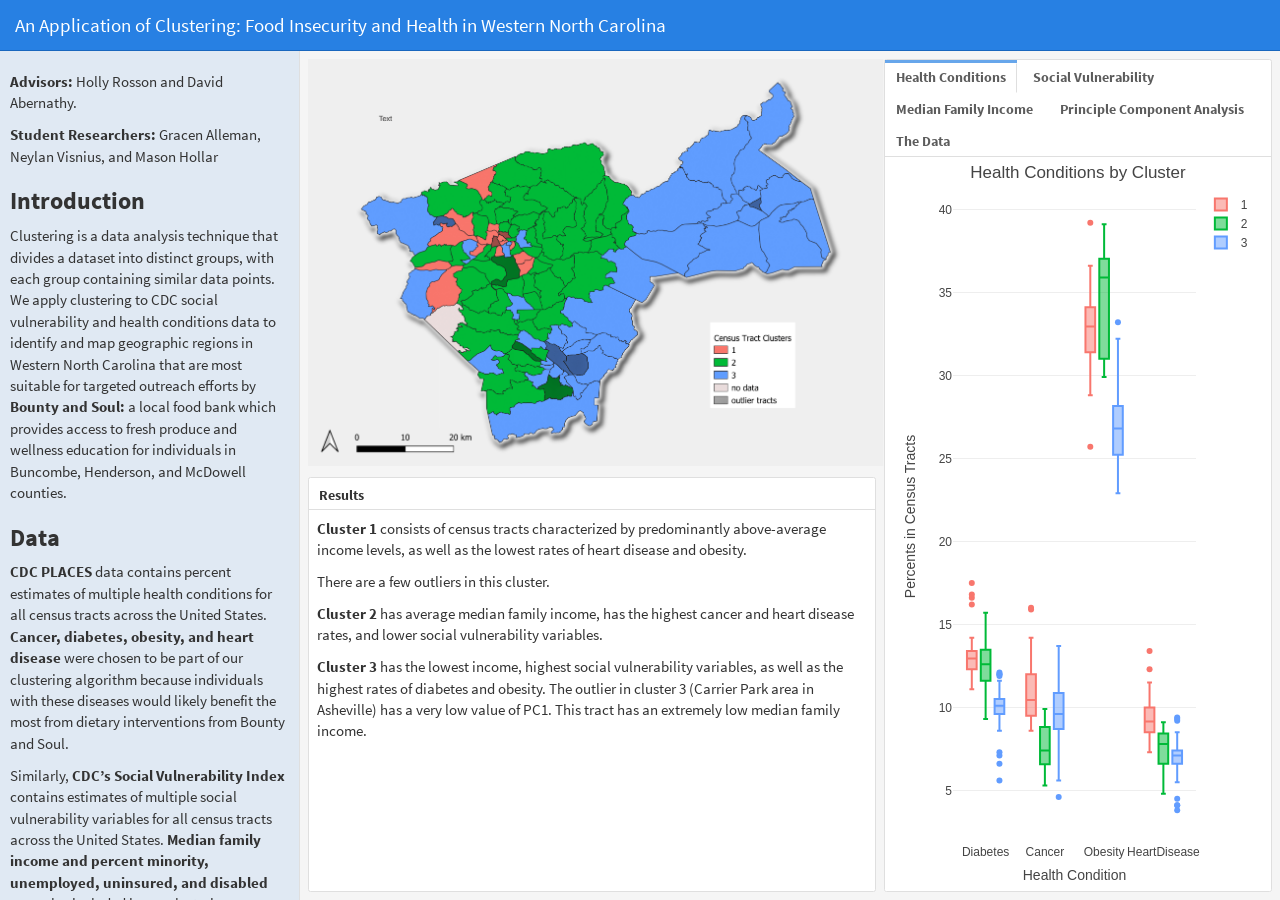
==== Projects/Bounty and Soul/index.html @ 51a52884 "Add files via upload" ====
<!DOCTYPE html>
<html xmlns="http://www.w3.org/1999/xhtml">
<head>

<meta charset="utf-8">
<meta http-equiv="Content-Type" content="text/html; charset=utf-8" />
<meta name="generator" content="pandoc" />



<title>An Application of Clustering: Food Insecurity and Health in Western North Carolina</title>

<meta property="og:title" content="An Application of Clustering: Food Insecurity and Health in Western North Carolina" />

<meta name="viewport" content="width=device-width, initial-scale=1.0, maximum-scale=1.0, user-scalable=no" />

<link href="data:image/x-icon;" rel="icon" type="image/x-icon">


<script type="text/javascript">
window.FlexDashboardComponents = [];
</script>

<script>// Pandoc 2.9 adds attributes on both header and div. We remove the former (to
// be compatible with the behavior of Pandoc < 2.8).
document.addEventListener('DOMContentLoaded', function(e) {
  var hs = document.querySelectorAll("div.section[class*='level'] > :first-child");
  var i, h, a;
  for (i = 0; i < hs.length; i++) {
    h = hs[i];
    if (!/^h[1-6]$/i.test(h.tagName)) continue;  // it should be a header h1-h6
    a = h.attributes;
    while (a.length > 0) h.removeAttribute(a[0].name);
  }
});
</script>
<script>/*! jQuery v3.6.0 | (c) OpenJS Foundation and other contributors | jquery.org/license */
!function(e,t){"use strict";"object"==typeof module&&"object"==typeof module.exports?module.exports=e.document?t(e,!0):function(e){if(!e.document)throw new Error("jQuery requires a window with a document");return t(e)}:t(e)}("undefined"!=typeof window?window:this,function(C,e){"use strict";var t=[],r=Object.getPrototypeOf,s=t.slice,g=t.flat?function(e){return t.flat.call(e)}:function(e){return t.concat.apply([],e)},u=t.push,i=t.indexOf,n={},o=n.toString,v=n.hasOwnProperty,a=v.toString,l=a.call(Object),y={},m=function(e){return"function"==typeof e&&"number"!=typeof e.nodeType&&"function"!=typeof e.item},x=function(e){return null!=e&&e===e.window},E=C.document,c={type:!0,src:!0,nonce:!0,noModule:!0};function b(e,t,n){var r,i,o=(n=n||E).createElement("script");if(o.text=e,t)for(r in c)(i=t[r]||t.getAttribute&&t.getAttribute(r))&&o.setAttribute(r,i);n.head.appendChild(o).parentNode.removeChild(o)}function w(e){return null==e?e+"":"object"==typeof e||"function"==typeof e?n[o.call(e)]||"object":typeof e}var f="3.6.0",S=function(e,t){return new S.fn.init(e,t)};function p(e){var t=!!e&&"length"in e&&e.length,n=w(e);return!m(e)&&!x(e)&&("array"===n||0===t||"number"==typeof t&&0<t&&t-1 in e)}S.fn=S.prototype={jquery:f,constructor:S,length:0,toArray:function(){return s.call(this)},get:function(e){return null==e?s.call(this):e<0?this[e+this.length]:this[e]},pushStack:function(e){var t=S.merge(this.constructor(),e);return t.prevObject=this,t},each:function(e){return S.each(this,e)},map:function(n){return this.pushStack(S.map(this,function(e,t){return n.call(e,t,e)}))},slice:function(){return this.pushStack(s.apply(this,arguments))},first:function(){return this.eq(0)},last:function(){return this.eq(-1)},even:function(){return this.pushStack(S.grep(this,function(e,t){return(t+1)%2}))},odd:function(){return this.pushStack(S.grep(this,function(e,t){return t%2}))},eq:function(e){var t=this.length,n=+e+(e<0?t:0);return this.pushStack(0<=n&&n<t?[this[n]]:[])},end:function(){return this.prevObject||this.constructor()},push:u,sort:t.sort,splice:t.splice},S.extend=S.fn.extend=function(){var e,t,n,r,i,o,a=arguments[0]||{},s=1,u=arguments.length,l=!1;for("boolean"==typeof a&&(l=a,a=arguments[s]||{},s++),"object"==typeof a||m(a)||(a={}),s===u&&(a=this,s--);s<u;s++)if(null!=(e=arguments[s]))for(t in e)r=e[t],"__proto__"!==t&&a!==r&&(l&&r&&(S.isPlainObject(r)||(i=Array.isArray(r)))?(n=a[t],o=i&&!Array.isArray(n)?[]:i||S.isPlainObject(n)?n:{},i=!1,a[t]=S.extend(l,o,r)):void 0!==r&&(a[t]=r));return a},S.extend({expando:"jQuery"+(f+Math.random()).replace(/\D/g,""),isReady:!0,error:function(e){throw new Error(e)},noop:function(){},isPlainObject:function(e){var t,n;return!(!e||"[object Object]"!==o.call(e))&&(!(t=r(e))||"function"==typeof(n=v.call(t,"constructor")&&t.constructor)&&a.call(n)===l)},isEmptyObject:function(e){var t;for(t in e)return!1;return!0},globalEval:function(e,t,n){b(e,{nonce:t&&t.nonce},n)},each:function(e,t){var n,r=0;if(p(e)){for(n=e.length;r<n;r++)if(!1===t.call(e[r],r,e[r]))break}else for(r in e)if(!1===t.call(e[r],r,e[r]))break;return e},makeArray:function(e,t){var n=t||[];return null!=e&&(p(Object(e))?S.merge(n,"string"==typeof e?[e]:e):u.call(n,e)),n},inArray:function(e,t,n){return null==t?-1:i.call(t,e,n)},merge:function(e,t){for(var n=+t.length,r=0,i=e.length;r<n;r++)e[i++]=t[r];return e.length=i,e},grep:function(e,t,n){for(var r=[],i=0,o=e.length,a=!n;i<o;i++)!t(e[i],i)!==a&&r.push(e[i]);return r},map:function(e,t,n){var r,i,o=0,a=[];if(p(e))for(r=e.length;o<r;o++)null!=(i=t(e[o],o,n))&&a.push(i);else for(o in e)null!=(i=t(e[o],o,n))&&a.push(i);return g(a)},guid:1,support:y}),"function"==typeof Symbol&&(S.fn[Symbol.iterator]=t[Symbol.iterator]),S.each("Boolean Number String Function Array Date RegExp Object Error Symbol".split(" "),function(e,t){n["[object "+t+"]"]=t.toLowerCase()});var d=function(n){var e,d,b,o,i,h,f,g,w,u,l,T,C,a,E,v,s,c,y,S="sizzle"+1*new Date,p=n.document,k=0,r=0,m=ue(),x=ue(),A=ue(),N=ue(),j=function(e,t){return e===t&&(l=!0),0},D={}.hasOwnProperty,t=[],q=t.pop,L=t.push,H=t.push,O=t.slice,P=function(e,t){for(var n=0,r=e.length;n<r;n++)if(e[n]===t)return n;return-1},R="checked|selected|async|autofocus|autoplay|controls|defer|disabled|hidden|ismap|loop|multiple|open|readonly|required|scoped",M="[\\x20\\t\\r\\n\\f]",I="(?:\\\\[\\da-fA-F]{1,6}"+M+"?|\\\\[^\\r\\n\\f]|[\\w-]|[^\0-\\x7f])+",W="\\["+M+"*("+I+")(?:"+M+"*([*^$|!~]?=)"+M+"*(?:'((?:\\\\.|[^\\\\'])*)'|\"((?:\\\\.|[^\\\\\"])*)\"|("+I+"))|)"+M+"*\\]",F=":("+I+")(?:\\((('((?:\\\\.|[^\\\\'])*)'|\"((?:\\\\.|[^\\\\\"])*)\")|((?:\\\\.|[^\\\\()[\\]]|"+W+")*)|.*)\\)|)",B=new RegExp(M+"+","g"),$=new RegExp("^"+M+"+|((?:^|[^\\\\])(?:\\\\.)*)"+M+"+$","g"),_=new RegExp("^"+M+"*,"+M+"*"),z=new RegExp("^"+M+"*([>+~]|"+M+")"+M+"*"),U=new RegExp(M+"|>"),X=new RegExp(F),V=new RegExp("^"+I+"$"),G={ID:new RegExp("^#("+I+")"),CLASS:new RegExp("^\\.("+I+")"),TAG:new RegExp("^("+I+"|[*])"),ATTR:new RegExp("^"+W),PSEUDO:new RegExp("^"+F),CHILD:new RegExp("^:(only|first|last|nth|nth-last)-(child|of-type)(?:\\("+M+"*(even|odd|(([+-]|)(\\d*)n|)"+M+"*(?:([+-]|)"+M+"*(\\d+)|))"+M+"*\\)|)","i"),bool:new RegExp("^(?:"+R+")$","i"),needsContext:new RegExp("^"+M+"*[>+~]|:(even|odd|eq|gt|lt|nth|first|last)(?:\\("+M+"*((?:-\\d)?\\d*)"+M+"*\\)|)(?=[^-]|$)","i")},Y=/HTML$/i,Q=/^(?:input|select|textarea|button)$/i,J=/^h\d$/i,K=/^[^{]+\{\s*\[native \w/,Z=/^(?:#([\w-]+)|(\w+)|\.([\w-]+))$/,ee=/[+~]/,te=new RegExp("\\\\[\\da-fA-F]{1,6}"+M+"?|\\\\([^\\r\\n\\f])","g"),ne=function(e,t){var n="0x"+e.slice(1)-65536;return t||(n<0?String.fromCharCode(n+65536):String.fromCharCode(n>>10|55296,1023&n|56320))},re=/([\0-\x1f\x7f]|^-?\d)|^-$|[^\0-\x1f\x7f-\uFFFF\w-]/g,ie=function(e,t){return t?"\0"===e?"\ufffd":e.slice(0,-1)+"\\"+e.charCodeAt(e.length-1).toString(16)+" ":"\\"+e},oe=function(){T()},ae=be(function(e){return!0===e.disabled&&"fieldset"===e.nodeName.toLowerCase()},{dir:"parentNode",next:"legend"});try{H.apply(t=O.call(p.childNodes),p.childNodes),t[p.childNodes.length].nodeType}catch(e){H={apply:t.length?function(e,t){L.apply(e,O.call(t))}:function(e,t){var n=e.length,r=0;while(e[n++]=t[r++]);e.length=n-1}}}function se(t,e,n,r){var i,o,a,s,u,l,c,f=e&&e.ownerDocument,p=e?e.nodeType:9;if(n=n||[],"string"!=typeof t||!t||1!==p&&9!==p&&11!==p)return n;if(!r&&(T(e),e=e||C,E)){if(11!==p&&(u=Z.exec(t)))if(i=u[1]){if(9===p){if(!(a=e.getElementById(i)))return n;if(a.id===i)return n.push(a),n}else if(f&&(a=f.getElementById(i))&&y(e,a)&&a.id===i)return n.push(a),n}else{if(u[2])return H.apply(n,e.getElementsByTagName(t)),n;if((i=u[3])&&d.getElementsByClassName&&e.getElementsByClassName)return H.apply(n,e.getElementsByClassName(i)),n}if(d.qsa&&!N[t+" "]&&(!v||!v.test(t))&&(1!==p||"object"!==e.nodeName.toLowerCase())){if(c=t,f=e,1===p&&(U.test(t)||z.test(t))){(f=ee.test(t)&&ye(e.parentNode)||e)===e&&d.scope||((s=e.getAttribute("id"))?s=s.replace(re,ie):e.setAttribute("id",s=S)),o=(l=h(t)).length;while(o--)l[o]=(s?"#"+s:":scope")+" "+xe(l[o]);c=l.join(",")}try{return H.apply(n,f.querySelectorAll(c)),n}catch(e){N(t,!0)}finally{s===S&&e.removeAttribute("id")}}}return g(t.replace($,"$1"),e,n,r)}function ue(){var r=[];return function e(t,n){return r.push(t+" ")>b.cacheLength&&delete e[r.shift()],e[t+" "]=n}}function le(e){return e[S]=!0,e}function ce(e){var t=C.createElement("fieldset");try{return!!e(t)}catch(e){return!1}finally{t.parentNode&&t.parentNode.removeChild(t),t=null}}function fe(e,t){var n=e.split("|"),r=n.length;while(r--)b.attrHandle[n[r]]=t}function pe(e,t){var n=t&&e,r=n&&1===e.nodeType&&1===t.nodeType&&e.sourceIndex-t.sourceIndex;if(r)return r;if(n)while(n=n.nextSibling)if(n===t)return-1;return e?1:-1}function de(t){return function(e){return"input"===e.nodeName.toLowerCase()&&e.type===t}}function he(n){return function(e){var t=e.nodeName.toLowerCase();return("input"===t||"button"===t)&&e.type===n}}function ge(t){return function(e){return"form"in e?e.parentNode&&!1===e.disabled?"label"in e?"label"in e.parentNode?e.parentNode.disabled===t:e.disabled===t:e.isDisabled===t||e.isDisabled!==!t&&ae(e)===t:e.disabled===t:"label"in e&&e.disabled===t}}function ve(a){return le(function(o){return o=+o,le(function(e,t){var n,r=a([],e.length,o),i=r.length;while(i--)e[n=r[i]]&&(e[n]=!(t[n]=e[n]))})})}function ye(e){return e&&"undefined"!=typeof e.getElementsByTagName&&e}for(e in d=se.support={},i=se.isXML=function(e){var t=e&&e.namespaceURI,n=e&&(e.ownerDocument||e).documentElement;return!Y.test(t||n&&n.nodeName||"HTML")},T=se.setDocument=function(e){var t,n,r=e?e.ownerDocument||e:p;return r!=C&&9===r.nodeType&&r.documentElement&&(a=(C=r).documentElement,E=!i(C),p!=C&&(n=C.defaultView)&&n.top!==n&&(n.addEventListener?n.addEventListener("unload",oe,!1):n.attachEvent&&n.attachEvent("onunload",oe)),d.scope=ce(function(e){return a.appendChild(e).appendChild(C.createElement("div")),"undefined"!=typeof e.querySelectorAll&&!e.querySelectorAll(":scope fieldset div").length}),d.attributes=ce(function(e){return e.className="i",!e.getAttribute("className")}),d.getElementsByTagName=ce(function(e){return e.appendChild(C.createComment("")),!e.getElementsByTagName("*").length}),d.getElementsByClassName=K.test(C.getElementsByClassName),d.getById=ce(function(e){return a.appendChild(e).id=S,!C.getElementsByName||!C.getElementsByName(S).length}),d.getById?(b.filter.ID=function(e){var t=e.replace(te,ne);return function(e){return e.getAttribute("id")===t}},b.find.ID=function(e,t){if("undefined"!=typeof t.getElementById&&E){var n=t.getElementById(e);return n?[n]:[]}}):(b.filter.ID=function(e){var n=e.replace(te,ne);return function(e){var t="undefined"!=typeof e.getAttributeNode&&e.getAttributeNode("id");return t&&t.value===n}},b.find.ID=function(e,t){if("undefined"!=typeof t.getElementById&&E){var n,r,i,o=t.getElementById(e);if(o){if((n=o.getAttributeNode("id"))&&n.value===e)return[o];i=t.getElementsByName(e),r=0;while(o=i[r++])if((n=o.getAttributeNode("id"))&&n.value===e)return[o]}return[]}}),b.find.TAG=d.getElementsByTagName?function(e,t){return"undefined"!=typeof t.getElementsByTagName?t.getElementsByTagName(e):d.qsa?t.querySelectorAll(e):void 0}:function(e,t){var n,r=[],i=0,o=t.getElementsByTagName(e);if("*"===e){while(n=o[i++])1===n.nodeType&&r.push(n);return r}return o},b.find.CLASS=d.getElementsByClassName&&function(e,t){if("undefined"!=typeof t.getElementsByClassName&&E)return t.getElementsByClassName(e)},s=[],v=[],(d.qsa=K.test(C.querySelectorAll))&&(ce(function(e){var t;a.appendChild(e).innerHTML="<a id='"+S+"'></a><select id='"+S+"-\r\\' msallowcapture=''><option selected=''></option></select>",e.querySelectorAll("[msallowcapture^='']").length&&v.push("[*^$]="+M+"*(?:''|\"\")"),e.querySelectorAll("[selected]").length||v.push("\\["+M+"*(?:value|"+R+")"),e.querySelectorAll("[id~="+S+"-]").length||v.push("~="),(t=C.createElement("input")).setAttribute("name",""),e.appendChild(t),e.querySelectorAll("[name='']").length||v.push("\\["+M+"*name"+M+"*="+M+"*(?:''|\"\")"),e.querySelectorAll(":checked").length||v.push(":checked"),e.querySelectorAll("a#"+S+"+*").length||v.push(".#.+[+~]"),e.querySelectorAll("\\\f"),v.push("[\\r\\n\\f]")}),ce(function(e){e.innerHTML="<a href='' disabled='disabled'></a><select disabled='disabled'><option/></select>";var t=C.createElement("input");t.setAttribute("type","hidden"),e.appendChild(t).setAttribute("name","D"),e.querySelectorAll("[name=d]").length&&v.push("name"+M+"*[*^$|!~]?="),2!==e.querySelectorAll(":enabled").length&&v.push(":enabled",":disabled"),a.appendChild(e).disabled=!0,2!==e.querySelectorAll(":disabled").length&&v.push(":enabled",":disabled"),e.querySelectorAll("*,:x"),v.push(",.*:")})),(d.matchesSelector=K.test(c=a.matches||a.webkitMatchesSelector||a.mozMatchesSelector||a.oMatchesSelector||a.msMatchesSelector))&&ce(function(e){d.disconnectedMatch=c.call(e,"*"),c.call(e,"[s!='']:x"),s.push("!=",F)}),v=v.length&&new RegExp(v.join("|")),s=s.length&&new RegExp(s.join("|")),t=K.test(a.compareDocumentPosition),y=t||K.test(a.contains)?function(e,t){var n=9===e.nodeType?e.documentElement:e,r=t&&t.parentNode;return e===r||!(!r||1!==r.nodeType||!(n.contains?n.contains(r):e.compareDocumentPosition&&16&e.compareDocumentPosition(r)))}:function(e,t){if(t)while(t=t.parentNode)if(t===e)return!0;return!1},j=t?function(e,t){if(e===t)return l=!0,0;var n=!e.compareDocumentPosition-!t.compareDocumentPosition;return n||(1&(n=(e.ownerDocument||e)==(t.ownerDocument||t)?e.compareDocumentPosition(t):1)||!d.sortDetached&&t.compareDocumentPosition(e)===n?e==C||e.ownerDocument==p&&y(p,e)?-1:t==C||t.ownerDocument==p&&y(p,t)?1:u?P(u,e)-P(u,t):0:4&n?-1:1)}:function(e,t){if(e===t)return l=!0,0;var n,r=0,i=e.parentNode,o=t.parentNode,a=[e],s=[t];if(!i||!o)return e==C?-1:t==C?1:i?-1:o?1:u?P(u,e)-P(u,t):0;if(i===o)return pe(e,t);n=e;while(n=n.parentNode)a.unshift(n);n=t;while(n=n.parentNode)s.unshift(n);while(a[r]===s[r])r++;return r?pe(a[r],s[r]):a[r]==p?-1:s[r]==p?1:0}),C},se.matches=function(e,t){return se(e,null,null,t)},se.matchesSelector=function(e,t){if(T(e),d.matchesSelector&&E&&!N[t+" "]&&(!s||!s.test(t))&&(!v||!v.test(t)))try{var n=c.call(e,t);if(n||d.disconnectedMatch||e.document&&11!==e.document.nodeType)return n}catch(e){N(t,!0)}return 0<se(t,C,null,[e]).length},se.contains=function(e,t){return(e.ownerDocument||e)!=C&&T(e),y(e,t)},se.attr=function(e,t){(e.ownerDocument||e)!=C&&T(e);var n=b.attrHandle[t.toLowerCase()],r=n&&D.call(b.attrHandle,t.toLowerCase())?n(e,t,!E):void 0;return void 0!==r?r:d.attributes||!E?e.getAttribute(t):(r=e.getAttributeNode(t))&&r.specified?r.value:null},se.escape=function(e){return(e+"").replace(re,ie)},se.error=function(e){throw new Error("Syntax error, unrecognized expression: "+e)},se.uniqueSort=function(e){var t,n=[],r=0,i=0;if(l=!d.detectDuplicates,u=!d.sortStable&&e.slice(0),e.sort(j),l){while(t=e[i++])t===e[i]&&(r=n.push(i));while(r--)e.splice(n[r],1)}return u=null,e},o=se.getText=function(e){var t,n="",r=0,i=e.nodeType;if(i){if(1===i||9===i||11===i){if("string"==typeof e.textContent)return e.textContent;for(e=e.firstChild;e;e=e.nextSibling)n+=o(e)}else if(3===i||4===i)return e.nodeValue}else while(t=e[r++])n+=o(t);return n},(b=se.selectors={cacheLength:50,createPseudo:le,match:G,attrHandle:{},find:{},relative:{">":{dir:"parentNode",first:!0}," ":{dir:"parentNode"},"+":{dir:"previousSibling",first:!0},"~":{dir:"previousSibling"}},preFilter:{ATTR:function(e){return e[1]=e[1].replace(te,ne),e[3]=(e[3]||e[4]||e[5]||"").replace(te,ne),"~="===e[2]&&(e[3]=" "+e[3]+" "),e.slice(0,4)},CHILD:function(e){return e[1]=e[1].toLowerCase(),"nth"===e[1].slice(0,3)?(e[3]||se.error(e[0]),e[4]=+(e[4]?e[5]+(e[6]||1):2*("even"===e[3]||"odd"===e[3])),e[5]=+(e[7]+e[8]||"odd"===e[3])):e[3]&&se.error(e[0]),e},PSEUDO:function(e){var t,n=!e[6]&&e[2];return G.CHILD.test(e[0])?null:(e[3]?e[2]=e[4]||e[5]||"":n&&X.test(n)&&(t=h(n,!0))&&(t=n.indexOf(")",n.length-t)-n.length)&&(e[0]=e[0].slice(0,t),e[2]=n.slice(0,t)),e.slice(0,3))}},filter:{TAG:function(e){var t=e.replace(te,ne).toLowerCase();return"*"===e?function(){return!0}:function(e){return e.nodeName&&e.nodeName.toLowerCase()===t}},CLASS:function(e){var t=m[e+" "];return t||(t=new RegExp("(^|"+M+")"+e+"("+M+"|$)"))&&m(e,function(e){return t.test("string"==typeof e.className&&e.className||"undefined"!=typeof e.getAttribute&&e.getAttribute("class")||"")})},ATTR:function(n,r,i){return function(e){var t=se.attr(e,n);return null==t?"!="===r:!r||(t+="","="===r?t===i:"!="===r?t!==i:"^="===r?i&&0===t.indexOf(i):"*="===r?i&&-1<t.indexOf(i):"$="===r?i&&t.slice(-i.length)===i:"~="===r?-1<(" "+t.replace(B," ")+" ").indexOf(i):"|="===r&&(t===i||t.slice(0,i.length+1)===i+"-"))}},CHILD:function(h,e,t,g,v){var y="nth"!==h.slice(0,3),m="last"!==h.slice(-4),x="of-type"===e;return 1===g&&0===v?function(e){return!!e.parentNode}:function(e,t,n){var r,i,o,a,s,u,l=y!==m?"nextSibling":"previousSibling",c=e.parentNode,f=x&&e.nodeName.toLowerCase(),p=!n&&!x,d=!1;if(c){if(y){while(l){a=e;while(a=a[l])if(x?a.nodeName.toLowerCase()===f:1===a.nodeType)return!1;u=l="only"===h&&!u&&"nextSibling"}return!0}if(u=[m?c.firstChild:c.lastChild],m&&p){d=(s=(r=(i=(o=(a=c)[S]||(a[S]={}))[a.uniqueID]||(o[a.uniqueID]={}))[h]||[])[0]===k&&r[1])&&r[2],a=s&&c.childNodes[s];while(a=++s&&a&&a[l]||(d=s=0)||u.pop())if(1===a.nodeType&&++d&&a===e){i[h]=[k,s,d];break}}else if(p&&(d=s=(r=(i=(o=(a=e)[S]||(a[S]={}))[a.uniqueID]||(o[a.uniqueID]={}))[h]||[])[0]===k&&r[1]),!1===d)while(a=++s&&a&&a[l]||(d=s=0)||u.pop())if((x?a.nodeName.toLowerCase()===f:1===a.nodeType)&&++d&&(p&&((i=(o=a[S]||(a[S]={}))[a.uniqueID]||(o[a.uniqueID]={}))[h]=[k,d]),a===e))break;return(d-=v)===g||d%g==0&&0<=d/g}}},PSEUDO:function(e,o){var t,a=b.pseudos[e]||b.setFilters[e.toLowerCase()]||se.error("unsupported pseudo: "+e);return a[S]?a(o):1<a.length?(t=[e,e,"",o],b.setFilters.hasOwnProperty(e.toLowerCase())?le(function(e,t){var n,r=a(e,o),i=r.length;while(i--)e[n=P(e,r[i])]=!(t[n]=r[i])}):function(e){return a(e,0,t)}):a}},pseudos:{not:le(function(e){var r=[],i=[],s=f(e.replace($,"$1"));return s[S]?le(function(e,t,n,r){var i,o=s(e,null,r,[]),a=e.length;while(a--)(i=o[a])&&(e[a]=!(t[a]=i))}):function(e,t,n){return r[0]=e,s(r,null,n,i),r[0]=null,!i.pop()}}),has:le(function(t){return function(e){return 0<se(t,e).length}}),contains:le(function(t){return t=t.replace(te,ne),function(e){return-1<(e.textContent||o(e)).indexOf(t)}}),lang:le(function(n){return V.test(n||"")||se.error("unsupported lang: "+n),n=n.replace(te,ne).toLowerCase(),function(e){var t;do{if(t=E?e.lang:e.getAttribute("xml:lang")||e.getAttribute("lang"))return(t=t.toLowerCase())===n||0===t.indexOf(n+"-")}while((e=e.parentNode)&&1===e.nodeType);return!1}}),target:function(e){var t=n.location&&n.location.hash;return t&&t.slice(1)===e.id},root:function(e){return e===a},focus:function(e){return e===C.activeElement&&(!C.hasFocus||C.hasFocus())&&!!(e.type||e.href||~e.tabIndex)},enabled:ge(!1),disabled:ge(!0),checked:function(e){var t=e.nodeName.toLowerCase();return"input"===t&&!!e.checked||"option"===t&&!!e.selected},selected:function(e){return e.parentNode&&e.parentNode.selectedIndex,!0===e.selected},empty:function(e){for(e=e.firstChild;e;e=e.nextSibling)if(e.nodeType<6)return!1;return!0},parent:function(e){return!b.pseudos.empty(e)},header:function(e){return J.test(e.nodeName)},input:function(e){return Q.test(e.nodeName)},button:function(e){var t=e.nodeName.toLowerCase();return"input"===t&&"button"===e.type||"button"===t},text:function(e){var t;return"input"===e.nodeName.toLowerCase()&&"text"===e.type&&(null==(t=e.getAttribute("type"))||"text"===t.toLowerCase())},first:ve(function(){return[0]}),last:ve(function(e,t){return[t-1]}),eq:ve(function(e,t,n){return[n<0?n+t:n]}),even:ve(function(e,t){for(var n=0;n<t;n+=2)e.push(n);return e}),odd:ve(function(e,t){for(var n=1;n<t;n+=2)e.push(n);return e}),lt:ve(function(e,t,n){for(var r=n<0?n+t:t<n?t:n;0<=--r;)e.push(r);return e}),gt:ve(function(e,t,n){for(var r=n<0?n+t:n;++r<t;)e.push(r);return e})}}).pseudos.nth=b.pseudos.eq,{radio:!0,checkbox:!0,file:!0,password:!0,image:!0})b.pseudos[e]=de(e);for(e in{submit:!0,reset:!0})b.pseudos[e]=he(e);function me(){}function xe(e){for(var t=0,n=e.length,r="";t<n;t++)r+=e[t].value;return r}function be(s,e,t){var u=e.dir,l=e.next,c=l||u,f=t&&"parentNode"===c,p=r++;return e.first?function(e,t,n){while(e=e[u])if(1===e.nodeType||f)return s(e,t,n);return!1}:function(e,t,n){var r,i,o,a=[k,p];if(n){while(e=e[u])if((1===e.nodeType||f)&&s(e,t,n))return!0}else while(e=e[u])if(1===e.nodeType||f)if(i=(o=e[S]||(e[S]={}))[e.uniqueID]||(o[e.uniqueID]={}),l&&l===e.nodeName.toLowerCase())e=e[u]||e;else{if((r=i[c])&&r[0]===k&&r[1]===p)return a[2]=r[2];if((i[c]=a)[2]=s(e,t,n))return!0}return!1}}function we(i){return 1<i.length?function(e,t,n){var r=i.length;while(r--)if(!i[r](e,t,n))return!1;return!0}:i[0]}function Te(e,t,n,r,i){for(var o,a=[],s=0,u=e.length,l=null!=t;s<u;s++)(o=e[s])&&(n&&!n(o,r,i)||(a.push(o),l&&t.push(s)));return a}function Ce(d,h,g,v,y,e){return v&&!v[S]&&(v=Ce(v)),y&&!y[S]&&(y=Ce(y,e)),le(function(e,t,n,r){var i,o,a,s=[],u=[],l=t.length,c=e||function(e,t,n){for(var r=0,i=t.length;r<i;r++)se(e,t[r],n);return n}(h||"*",n.nodeType?[n]:n,[]),f=!d||!e&&h?c:Te(c,s,d,n,r),p=g?y||(e?d:l||v)?[]:t:f;if(g&&g(f,p,n,r),v){i=Te(p,u),v(i,[],n,r),o=i.length;while(o--)(a=i[o])&&(p[u[o]]=!(f[u[o]]=a))}if(e){if(y||d){if(y){i=[],o=p.length;while(o--)(a=p[o])&&i.push(f[o]=a);y(null,p=[],i,r)}o=p.length;while(o--)(a=p[o])&&-1<(i=y?P(e,a):s[o])&&(e[i]=!(t[i]=a))}}else p=Te(p===t?p.splice(l,p.length):p),y?y(null,t,p,r):H.apply(t,p)})}function Ee(e){for(var i,t,n,r=e.length,o=b.relative[e[0].type],a=o||b.relative[" "],s=o?1:0,u=be(function(e){return e===i},a,!0),l=be(function(e){return-1<P(i,e)},a,!0),c=[function(e,t,n){var r=!o&&(n||t!==w)||((i=t).nodeType?u(e,t,n):l(e,t,n));return i=null,r}];s<r;s++)if(t=b.relative[e[s].type])c=[be(we(c),t)];else{if((t=b.filter[e[s].type].apply(null,e[s].matches))[S]){for(n=++s;n<r;n++)if(b.relative[e[n].type])break;return Ce(1<s&&we(c),1<s&&xe(e.slice(0,s-1).concat({value:" "===e[s-2].type?"*":""})).replace($,"$1"),t,s<n&&Ee(e.slice(s,n)),n<r&&Ee(e=e.slice(n)),n<r&&xe(e))}c.push(t)}return we(c)}return me.prototype=b.filters=b.pseudos,b.setFilters=new me,h=se.tokenize=function(e,t){var n,r,i,o,a,s,u,l=x[e+" "];if(l)return t?0:l.slice(0);a=e,s=[],u=b.preFilter;while(a){for(o in n&&!(r=_.exec(a))||(r&&(a=a.slice(r[0].length)||a),s.push(i=[])),n=!1,(r=z.exec(a))&&(n=r.shift(),i.push({value:n,type:r[0].replace($," ")}),a=a.slice(n.length)),b.filter)!(r=G[o].exec(a))||u[o]&&!(r=u[o](r))||(n=r.shift(),i.push({value:n,type:o,matches:r}),a=a.slice(n.length));if(!n)break}return t?a.length:a?se.error(e):x(e,s).slice(0)},f=se.compile=function(e,t){var n,v,y,m,x,r,i=[],o=[],a=A[e+" "];if(!a){t||(t=h(e)),n=t.length;while(n--)(a=Ee(t[n]))[S]?i.push(a):o.push(a);(a=A(e,(v=o,m=0<(y=i).length,x=0<v.length,r=function(e,t,n,r,i){var o,a,s,u=0,l="0",c=e&&[],f=[],p=w,d=e||x&&b.find.TAG("*",i),h=k+=null==p?1:Math.random()||.1,g=d.length;for(i&&(w=t==C||t||i);l!==g&&null!=(o=d[l]);l++){if(x&&o){a=0,t||o.ownerDocument==C||(T(o),n=!E);while(s=v[a++])if(s(o,t||C,n)){r.push(o);break}i&&(k=h)}m&&((o=!s&&o)&&u--,e&&c.push(o))}if(u+=l,m&&l!==u){a=0;while(s=y[a++])s(c,f,t,n);if(e){if(0<u)while(l--)c[l]||f[l]||(f[l]=q.call(r));f=Te(f)}H.apply(r,f),i&&!e&&0<f.length&&1<u+y.length&&se.uniqueSort(r)}return i&&(k=h,w=p),c},m?le(r):r))).selector=e}return a},g=se.select=function(e,t,n,r){var i,o,a,s,u,l="function"==typeof e&&e,c=!r&&h(e=l.selector||e);if(n=n||[],1===c.length){if(2<(o=c[0]=c[0].slice(0)).length&&"ID"===(a=o[0]).type&&9===t.nodeType&&E&&b.relative[o[1].type]){if(!(t=(b.find.ID(a.matches[0].replace(te,ne),t)||[])[0]))return n;l&&(t=t.parentNode),e=e.slice(o.shift().value.length)}i=G.needsContext.test(e)?0:o.length;while(i--){if(a=o[i],b.relative[s=a.type])break;if((u=b.find[s])&&(r=u(a.matches[0].replace(te,ne),ee.test(o[0].type)&&ye(t.parentNode)||t))){if(o.splice(i,1),!(e=r.length&&xe(o)))return H.apply(n,r),n;break}}}return(l||f(e,c))(r,t,!E,n,!t||ee.test(e)&&ye(t.parentNode)||t),n},d.sortStable=S.split("").sort(j).join("")===S,d.detectDuplicates=!!l,T(),d.sortDetached=ce(function(e){return 1&e.compareDocumentPosition(C.createElement("fieldset"))}),ce(function(e){return e.innerHTML="<a href='#'></a>","#"===e.firstChild.getAttribute("href")})||fe("type|href|height|width",function(e,t,n){if(!n)return e.getAttribute(t,"type"===t.toLowerCase()?1:2)}),d.attributes&&ce(function(e){return e.innerHTML="<input/>",e.firstChild.setAttribute("value",""),""===e.firstChild.getAttribute("value")})||fe("value",function(e,t,n){if(!n&&"input"===e.nodeName.toLowerCase())return e.defaultValue}),ce(function(e){return null==e.getAttribute("disabled")})||fe(R,function(e,t,n){var r;if(!n)return!0===e[t]?t.toLowerCase():(r=e.getAttributeNode(t))&&r.specified?r.value:null}),se}(C);S.find=d,S.expr=d.selectors,S.expr[":"]=S.expr.pseudos,S.uniqueSort=S.unique=d.uniqueSort,S.text=d.getText,S.isXMLDoc=d.isXML,S.contains=d.contains,S.escapeSelector=d.escape;var h=function(e,t,n){var r=[],i=void 0!==n;while((e=e[t])&&9!==e.nodeType)if(1===e.nodeType){if(i&&S(e).is(n))break;r.push(e)}return r},T=function(e,t){for(var n=[];e;e=e.nextSibling)1===e.nodeType&&e!==t&&n.push(e);return n},k=S.expr.match.needsContext;function A(e,t){return e.nodeName&&e.nodeName.toLowerCase()===t.toLowerCase()}var N=/^<([a-z][^\/\0>:\x20\t\r\n\f]*)[\x20\t\r\n\f]*\/?>(?:<\/\1>|)$/i;function j(e,n,r){return m(n)?S.grep(e,function(e,t){return!!n.call(e,t,e)!==r}):n.nodeType?S.grep(e,function(e){return e===n!==r}):"string"!=typeof n?S.grep(e,function(e){return-1<i.call(n,e)!==r}):S.filter(n,e,r)}S.filter=function(e,t,n){var r=t[0];return n&&(e=":not("+e+")"),1===t.length&&1===r.nodeType?S.find.matchesSelector(r,e)?[r]:[]:S.find.matches(e,S.grep(t,function(e){return 1===e.nodeType}))},S.fn.extend({find:function(e){var t,n,r=this.length,i=this;if("string"!=typeof e)return this.pushStack(S(e).filter(function(){for(t=0;t<r;t++)if(S.contains(i[t],this))return!0}));for(n=this.pushStack([]),t=0;t<r;t++)S.find(e,i[t],n);return 1<r?S.uniqueSort(n):n},filter:function(e){return this.pushStack(j(this,e||[],!1))},not:function(e){return this.pushStack(j(this,e||[],!0))},is:function(e){return!!j(this,"string"==typeof e&&k.test(e)?S(e):e||[],!1).length}});var D,q=/^(?:\s*(<[\w\W]+>)[^>]*|#([\w-]+))$/;(S.fn.init=function(e,t,n){var r,i;if(!e)return this;if(n=n||D,"string"==typeof e){if(!(r="<"===e[0]&&">"===e[e.length-1]&&3<=e.length?[null,e,null]:q.exec(e))||!r[1]&&t)return!t||t.jquery?(t||n).find(e):this.constructor(t).find(e);if(r[1]){if(t=t instanceof S?t[0]:t,S.merge(this,S.parseHTML(r[1],t&&t.nodeType?t.ownerDocument||t:E,!0)),N.test(r[1])&&S.isPlainObject(t))for(r in t)m(this[r])?this[r](t[r]):this.attr(r,t[r]);return this}return(i=E.getElementById(r[2]))&&(this[0]=i,this.length=1),this}return e.nodeType?(this[0]=e,this.length=1,this):m(e)?void 0!==n.ready?n.ready(e):e(S):S.makeArray(e,this)}).prototype=S.fn,D=S(E);var L=/^(?:parents|prev(?:Until|All))/,H={children:!0,contents:!0,next:!0,prev:!0};function O(e,t){while((e=e[t])&&1!==e.nodeType);return e}S.fn.extend({has:function(e){var t=S(e,this),n=t.length;return this.filter(function(){for(var e=0;e<n;e++)if(S.contains(this,t[e]))return!0})},closest:function(e,t){var n,r=0,i=this.length,o=[],a="string"!=typeof e&&S(e);if(!k.test(e))for(;r<i;r++)for(n=this[r];n&&n!==t;n=n.parentNode)if(n.nodeType<11&&(a?-1<a.index(n):1===n.nodeType&&S.find.matchesSelector(n,e))){o.push(n);break}return this.pushStack(1<o.length?S.uniqueSort(o):o)},index:function(e){return e?"string"==typeof e?i.call(S(e),this[0]):i.call(this,e.jquery?e[0]:e):this[0]&&this[0].parentNode?this.first().prevAll().length:-1},add:function(e,t){return this.pushStack(S.uniqueSort(S.merge(this.get(),S(e,t))))},addBack:function(e){return this.add(null==e?this.prevObject:this.prevObject.filter(e))}}),S.each({parent:function(e){var t=e.parentNode;return t&&11!==t.nodeType?t:null},parents:function(e){return h(e,"parentNode")},parentsUntil:function(e,t,n){return h(e,"parentNode",n)},next:function(e){return O(e,"nextSibling")},prev:function(e){return O(e,"previousSibling")},nextAll:function(e){return h(e,"nextSibling")},prevAll:function(e){return h(e,"previousSibling")},nextUntil:function(e,t,n){return h(e,"nextSibling",n)},prevUntil:function(e,t,n){return h(e,"previousSibling",n)},siblings:function(e){return T((e.parentNode||{}).firstChild,e)},children:function(e){return T(e.firstChild)},contents:function(e){return null!=e.contentDocument&&r(e.contentDocument)?e.contentDocument:(A(e,"template")&&(e=e.content||e),S.merge([],e.childNodes))}},function(r,i){S.fn[r]=function(e,t){var n=S.map(this,i,e);return"Until"!==r.slice(-5)&&(t=e),t&&"string"==typeof t&&(n=S.filter(t,n)),1<this.length&&(H[r]||S.uniqueSort(n),L.test(r)&&n.reverse()),this.pushStack(n)}});var P=/[^\x20\t\r\n\f]+/g;function R(e){return e}function M(e){throw e}function I(e,t,n,r){var i;try{e&&m(i=e.promise)?i.call(e).done(t).fail(n):e&&m(i=e.then)?i.call(e,t,n):t.apply(void 0,[e].slice(r))}catch(e){n.apply(void 0,[e])}}S.Callbacks=function(r){var e,n;r="string"==typeof r?(e=r,n={},S.each(e.match(P)||[],function(e,t){n[t]=!0}),n):S.extend({},r);var i,t,o,a,s=[],u=[],l=-1,c=function(){for(a=a||r.once,o=i=!0;u.length;l=-1){t=u.shift();while(++l<s.length)!1===s[l].apply(t[0],t[1])&&r.stopOnFalse&&(l=s.length,t=!1)}r.memory||(t=!1),i=!1,a&&(s=t?[]:"")},f={add:function(){return s&&(t&&!i&&(l=s.length-1,u.push(t)),function n(e){S.each(e,function(e,t){m(t)?r.unique&&f.has(t)||s.push(t):t&&t.length&&"string"!==w(t)&&n(t)})}(arguments),t&&!i&&c()),this},remove:function(){return S.each(arguments,function(e,t){var n;while(-1<(n=S.inArray(t,s,n)))s.splice(n,1),n<=l&&l--}),this},has:function(e){return e?-1<S.inArray(e,s):0<s.length},empty:function(){return s&&(s=[]),this},disable:function(){return a=u=[],s=t="",this},disabled:function(){return!s},lock:function(){return a=u=[],t||i||(s=t=""),this},locked:function(){return!!a},fireWith:function(e,t){return a||(t=[e,(t=t||[]).slice?t.slice():t],u.push(t),i||c()),this},fire:function(){return f.fireWith(this,arguments),this},fired:function(){return!!o}};return f},S.extend({Deferred:function(e){var o=[["notify","progress",S.Callbacks("memory"),S.Callbacks("memory"),2],["resolve","done",S.Callbacks("once memory"),S.Callbacks("once memory"),0,"resolved"],["reject","fail",S.Callbacks("once memory"),S.Callbacks("once memory"),1,"rejected"]],i="pending",a={state:function(){return i},always:function(){return s.done(arguments).fail(arguments),this},"catch":function(e){return a.then(null,e)},pipe:function(){var i=arguments;return S.Deferred(function(r){S.each(o,function(e,t){var n=m(i[t[4]])&&i[t[4]];s[t[1]](function(){var e=n&&n.apply(this,arguments);e&&m(e.promise)?e.promise().progress(r.notify).done(r.resolve).fail(r.reject):r[t[0]+"With"](this,n?[e]:arguments)})}),i=null}).promise()},then:function(t,n,r){var u=0;function l(i,o,a,s){return function(){var n=this,r=arguments,e=function(){var e,t;if(!(i<u)){if((e=a.apply(n,r))===o.promise())throw new TypeError("Thenable self-resolution");t=e&&("object"==typeof e||"function"==typeof e)&&e.then,m(t)?s?t.call(e,l(u,o,R,s),l(u,o,M,s)):(u++,t.call(e,l(u,o,R,s),l(u,o,M,s),l(u,o,R,o.notifyWith))):(a!==R&&(n=void 0,r=[e]),(s||o.resolveWith)(n,r))}},t=s?e:function(){try{e()}catch(e){S.Deferred.exceptionHook&&S.Deferred.exceptionHook(e,t.stackTrace),u<=i+1&&(a!==M&&(n=void 0,r=[e]),o.rejectWith(n,r))}};i?t():(S.Deferred.getStackHook&&(t.stackTrace=S.Deferred.getStackHook()),C.setTimeout(t))}}return S.Deferred(function(e){o[0][3].add(l(0,e,m(r)?r:R,e.notifyWith)),o[1][3].add(l(0,e,m(t)?t:R)),o[2][3].add(l(0,e,m(n)?n:M))}).promise()},promise:function(e){return null!=e?S.extend(e,a):a}},s={};return S.each(o,function(e,t){var n=t[2],r=t[5];a[t[1]]=n.add,r&&n.add(function(){i=r},o[3-e][2].disable,o[3-e][3].disable,o[0][2].lock,o[0][3].lock),n.add(t[3].fire),s[t[0]]=function(){return s[t[0]+"With"](this===s?void 0:this,arguments),this},s[t[0]+"With"]=n.fireWith}),a.promise(s),e&&e.call(s,s),s},when:function(e){var n=arguments.length,t=n,r=Array(t),i=s.call(arguments),o=S.Deferred(),a=function(t){return function(e){r[t]=this,i[t]=1<arguments.length?s.call(arguments):e,--n||o.resolveWith(r,i)}};if(n<=1&&(I(e,o.done(a(t)).resolve,o.reject,!n),"pending"===o.state()||m(i[t]&&i[t].then)))return o.then();while(t--)I(i[t],a(t),o.reject);return o.promise()}});var W=/^(Eval|Internal|Range|Reference|Syntax|Type|URI)Error$/;S.Deferred.exceptionHook=function(e,t){C.console&&C.console.warn&&e&&W.test(e.name)&&C.console.warn("jQuery.Deferred exception: "+e.message,e.stack,t)},S.readyException=function(e){C.setTimeout(function(){throw e})};var F=S.Deferred();function B(){E.removeEventListener("DOMContentLoaded",B),C.removeEventListener("load",B),S.ready()}S.fn.ready=function(e){return F.then(e)["catch"](function(e){S.readyException(e)}),this},S.extend({isReady:!1,readyWait:1,ready:function(e){(!0===e?--S.readyWait:S.isReady)||(S.isReady=!0)!==e&&0<--S.readyWait||F.resolveWith(E,[S])}}),S.ready.then=F.then,"complete"===E.readyState||"loading"!==E.readyState&&!E.documentElement.doScroll?C.setTimeout(S.ready):(E.addEventListener("DOMContentLoaded",B),C.addEventListener("load",B));var $=function(e,t,n,r,i,o,a){var s=0,u=e.length,l=null==n;if("object"===w(n))for(s in i=!0,n)$(e,t,s,n[s],!0,o,a);else if(void 0!==r&&(i=!0,m(r)||(a=!0),l&&(a?(t.call(e,r),t=null):(l=t,t=function(e,t,n){return l.call(S(e),n)})),t))for(;s<u;s++)t(e[s],n,a?r:r.call(e[s],s,t(e[s],n)));return i?e:l?t.call(e):u?t(e[0],n):o},_=/^-ms-/,z=/-([a-z])/g;function U(e,t){return t.toUpperCase()}function X(e){return e.replace(_,"ms-").replace(z,U)}var V=function(e){return 1===e.nodeType||9===e.nodeType||!+e.nodeType};function G(){this.expando=S.expando+G.uid++}G.uid=1,G.prototype={cache:function(e){var t=e[this.expando];return t||(t={},V(e)&&(e.nodeType?e[this.expando]=t:Object.defineProperty(e,this.expando,{value:t,configurable:!0}))),t},set:function(e,t,n){var r,i=this.cache(e);if("string"==typeof t)i[X(t)]=n;else for(r in t)i[X(r)]=t[r];return i},get:function(e,t){return void 0===t?this.cache(e):e[this.expando]&&e[this.expando][X(t)]},access:function(e,t,n){return void 0===t||t&&"string"==typeof t&&void 0===n?this.get(e,t):(this.set(e,t,n),void 0!==n?n:t)},remove:function(e,t){var n,r=e[this.expando];if(void 0!==r){if(void 0!==t){n=(t=Array.isArray(t)?t.map(X):(t=X(t))in r?[t]:t.match(P)||[]).length;while(n--)delete r[t[n]]}(void 0===t||S.isEmptyObject(r))&&(e.nodeType?e[this.expando]=void 0:delete e[this.expando])}},hasData:function(e){var t=e[this.expando];return void 0!==t&&!S.isEmptyObject(t)}};var Y=new G,Q=new G,J=/^(?:\{[\w\W]*\}|\[[\w\W]*\])$/,K=/[A-Z]/g;function Z(e,t,n){var r,i;if(void 0===n&&1===e.nodeType)if(r="data-"+t.replace(K,"-$&").toLowerCase(),"string"==typeof(n=e.getAttribute(r))){try{n="true"===(i=n)||"false"!==i&&("null"===i?null:i===+i+""?+i:J.test(i)?JSON.parse(i):i)}catch(e){}Q.set(e,t,n)}else n=void 0;return n}S.extend({hasData:function(e){return Q.hasData(e)||Y.hasData(e)},data:function(e,t,n){return Q.access(e,t,n)},removeData:function(e,t){Q.remove(e,t)},_data:function(e,t,n){return Y.access(e,t,n)},_removeData:function(e,t){Y.remove(e,t)}}),S.fn.extend({data:function(n,e){var t,r,i,o=this[0],a=o&&o.attributes;if(void 0===n){if(this.length&&(i=Q.get(o),1===o.nodeType&&!Y.get(o,"hasDataAttrs"))){t=a.length;while(t--)a[t]&&0===(r=a[t].name).indexOf("data-")&&(r=X(r.slice(5)),Z(o,r,i[r]));Y.set(o,"hasDataAttrs",!0)}return i}return"object"==typeof n?this.each(function(){Q.set(this,n)}):$(this,function(e){var t;if(o&&void 0===e)return void 0!==(t=Q.get(o,n))?t:void 0!==(t=Z(o,n))?t:void 0;this.each(function(){Q.set(this,n,e)})},null,e,1<arguments.length,null,!0)},removeData:function(e){return this.each(function(){Q.remove(this,e)})}}),S.extend({queue:function(e,t,n){var r;if(e)return t=(t||"fx")+"queue",r=Y.get(e,t),n&&(!r||Array.isArray(n)?r=Y.access(e,t,S.makeArray(n)):r.push(n)),r||[]},dequeue:function(e,t){t=t||"fx";var n=S.queue(e,t),r=n.length,i=n.shift(),o=S._queueHooks(e,t);"inprogress"===i&&(i=n.shift(),r--),i&&("fx"===t&&n.unshift("inprogress"),delete o.stop,i.call(e,function(){S.dequeue(e,t)},o)),!r&&o&&o.empty.fire()},_queueHooks:function(e,t){var n=t+"queueHooks";return Y.get(e,n)||Y.access(e,n,{empty:S.Callbacks("once memory").add(function(){Y.remove(e,[t+"queue",n])})})}}),S.fn.extend({queue:function(t,n){var e=2;return"string"!=typeof t&&(n=t,t="fx",e--),arguments.length<e?S.queue(this[0],t):void 0===n?this:this.each(function(){var e=S.queue(this,t,n);S._queueHooks(this,t),"fx"===t&&"inprogress"!==e[0]&&S.dequeue(this,t)})},dequeue:function(e){return this.each(function(){S.dequeue(this,e)})},clearQueue:function(e){return this.queue(e||"fx",[])},promise:function(e,t){var n,r=1,i=S.Deferred(),o=this,a=this.length,s=function(){--r||i.resolveWith(o,[o])};"string"!=typeof e&&(t=e,e=void 0),e=e||"fx";while(a--)(n=Y.get(o[a],e+"queueHooks"))&&n.empty&&(r++,n.empty.add(s));return s(),i.promise(t)}});var ee=/[+-]?(?:\d*\.|)\d+(?:[eE][+-]?\d+|)/.source,te=new RegExp("^(?:([+-])=|)("+ee+")([a-z%]*)$","i"),ne=["Top","Right","Bottom","Left"],re=E.documentElement,ie=function(e){return S.contains(e.ownerDocument,e)},oe={composed:!0};re.getRootNode&&(ie=function(e){return S.contains(e.ownerDocument,e)||e.getRootNode(oe)===e.ownerDocument});var ae=function(e,t){return"none"===(e=t||e).style.display||""===e.style.display&&ie(e)&&"none"===S.css(e,"display")};function se(e,t,n,r){var i,o,a=20,s=r?function(){return r.cur()}:function(){return S.css(e,t,"")},u=s(),l=n&&n[3]||(S.cssNumber[t]?"":"px"),c=e.nodeType&&(S.cssNumber[t]||"px"!==l&&+u)&&te.exec(S.css(e,t));if(c&&c[3]!==l){u/=2,l=l||c[3],c=+u||1;while(a--)S.style(e,t,c+l),(1-o)*(1-(o=s()/u||.5))<=0&&(a=0),c/=o;c*=2,S.style(e,t,c+l),n=n||[]}return n&&(c=+c||+u||0,i=n[1]?c+(n[1]+1)*n[2]:+n[2],r&&(r.unit=l,r.start=c,r.end=i)),i}var ue={};function le(e,t){for(var n,r,i,o,a,s,u,l=[],c=0,f=e.length;c<f;c++)(r=e[c]).style&&(n=r.style.display,t?("none"===n&&(l[c]=Y.get(r,"display")||null,l[c]||(r.style.display="")),""===r.style.display&&ae(r)&&(l[c]=(u=a=o=void 0,a=(i=r).ownerDocument,s=i.nodeName,(u=ue[s])||(o=a.body.appendChild(a.createElement(s)),u=S.css(o,"display"),o.parentNode.removeChild(o),"none"===u&&(u="block"),ue[s]=u)))):"none"!==n&&(l[c]="none",Y.set(r,"display",n)));for(c=0;c<f;c++)null!=l[c]&&(e[c].style.display=l[c]);return e}S.fn.extend({show:function(){return le(this,!0)},hide:function(){return le(this)},toggle:function(e){return"boolean"==typeof e?e?this.show():this.hide():this.each(function(){ae(this)?S(this).show():S(this).hide()})}});var ce,fe,pe=/^(?:checkbox|radio)$/i,de=/<([a-z][^\/\0>\x20\t\r\n\f]*)/i,he=/^$|^module$|\/(?:java|ecma)script/i;ce=E.createDocumentFragment().appendChild(E.createElement("div")),(fe=E.createElement("input")).setAttribute("type","radio"),fe.setAttribute("checked","checked"),fe.setAttribute("name","t"),ce.appendChild(fe),y.checkClone=ce.cloneNode(!0).cloneNode(!0).lastChild.checked,ce.innerHTML="<textarea>x</textarea>",y.noCloneChecked=!!ce.cloneNode(!0).lastChild.defaultValue,ce.innerHTML="<option></option>",y.option=!!ce.lastChild;var ge={thead:[1,"<table>","</table>"],col:[2,"<table><colgroup>","</colgroup></table>"],tr:[2,"<table><tbody>","</tbody></table>"],td:[3,"<table><tbody><tr>","</tr></tbody></table>"],_default:[0,"",""]};function ve(e,t){var n;return n="undefined"!=typeof e.getElementsByTagName?e.getElementsByTagName(t||"*"):"undefined"!=typeof e.querySelectorAll?e.querySelectorAll(t||"*"):[],void 0===t||t&&A(e,t)?S.merge([e],n):n}function ye(e,t){for(var n=0,r=e.length;n<r;n++)Y.set(e[n],"globalEval",!t||Y.get(t[n],"globalEval"))}ge.tbody=ge.tfoot=ge.colgroup=ge.caption=ge.thead,ge.th=ge.td,y.option||(ge.optgroup=ge.option=[1,"<select multiple='multiple'>","</select>"]);var me=/<|&#?\w+;/;function xe(e,t,n,r,i){for(var o,a,s,u,l,c,f=t.createDocumentFragment(),p=[],d=0,h=e.length;d<h;d++)if((o=e[d])||0===o)if("object"===w(o))S.merge(p,o.nodeType?[o]:o);else if(me.test(o)){a=a||f.appendChild(t.createElement("div")),s=(de.exec(o)||["",""])[1].toLowerCase(),u=ge[s]||ge._default,a.innerHTML=u[1]+S.htmlPrefilter(o)+u[2],c=u[0];while(c--)a=a.lastChild;S.merge(p,a.childNodes),(a=f.firstChild).textContent=""}else p.push(t.createTextNode(o));f.textContent="",d=0;while(o=p[d++])if(r&&-1<S.inArray(o,r))i&&i.push(o);else if(l=ie(o),a=ve(f.appendChild(o),"script"),l&&ye(a),n){c=0;while(o=a[c++])he.test(o.type||"")&&n.push(o)}return f}var be=/^([^.]*)(?:\.(.+)|)/;function we(){return!0}function Te(){return!1}function Ce(e,t){return e===function(){try{return E.activeElement}catch(e){}}()==("focus"===t)}function Ee(e,t,n,r,i,o){var a,s;if("object"==typeof t){for(s in"string"!=typeof n&&(r=r||n,n=void 0),t)Ee(e,s,n,r,t[s],o);return e}if(null==r&&null==i?(i=n,r=n=void 0):null==i&&("string"==typeof n?(i=r,r=void 0):(i=r,r=n,n=void 0)),!1===i)i=Te;else if(!i)return e;return 1===o&&(a=i,(i=function(e){return S().off(e),a.apply(this,arguments)}).guid=a.guid||(a.guid=S.guid++)),e.each(function(){S.event.add(this,t,i,r,n)})}function Se(e,i,o){o?(Y.set(e,i,!1),S.event.add(e,i,{namespace:!1,handler:function(e){var t,n,r=Y.get(this,i);if(1&e.isTrigger&&this[i]){if(r.length)(S.event.special[i]||{}).delegateType&&e.stopPropagation();else if(r=s.call(arguments),Y.set(this,i,r),t=o(this,i),this[i](),r!==(n=Y.get(this,i))||t?Y.set(this,i,!1):n={},r!==n)return e.stopImmediatePropagation(),e.preventDefault(),n&&n.value}else r.length&&(Y.set(this,i,{value:S.event.trigger(S.extend(r[0],S.Event.prototype),r.slice(1),this)}),e.stopImmediatePropagation())}})):void 0===Y.get(e,i)&&S.event.add(e,i,we)}S.event={global:{},add:function(t,e,n,r,i){var o,a,s,u,l,c,f,p,d,h,g,v=Y.get(t);if(V(t)){n.handler&&(n=(o=n).handler,i=o.selector),i&&S.find.matchesSelector(re,i),n.guid||(n.guid=S.guid++),(u=v.events)||(u=v.events=Object.create(null)),(a=v.handle)||(a=v.handle=function(e){return"undefined"!=typeof S&&S.event.triggered!==e.type?S.event.dispatch.apply(t,arguments):void 0}),l=(e=(e||"").match(P)||[""]).length;while(l--)d=g=(s=be.exec(e[l])||[])[1],h=(s[2]||"").split(".").sort(),d&&(f=S.event.special[d]||{},d=(i?f.delegateType:f.bindType)||d,f=S.event.special[d]||{},c=S.extend({type:d,origType:g,data:r,handler:n,guid:n.guid,selector:i,needsContext:i&&S.expr.match.needsContext.test(i),namespace:h.join(".")},o),(p=u[d])||((p=u[d]=[]).delegateCount=0,f.setup&&!1!==f.setup.call(t,r,h,a)||t.addEventListener&&t.addEventListener(d,a)),f.add&&(f.add.call(t,c),c.handler.guid||(c.handler.guid=n.guid)),i?p.splice(p.delegateCount++,0,c):p.push(c),S.event.global[d]=!0)}},remove:function(e,t,n,r,i){var o,a,s,u,l,c,f,p,d,h,g,v=Y.hasData(e)&&Y.get(e);if(v&&(u=v.events)){l=(t=(t||"").match(P)||[""]).length;while(l--)if(d=g=(s=be.exec(t[l])||[])[1],h=(s[2]||"").split(".").sort(),d){f=S.event.special[d]||{},p=u[d=(r?f.delegateType:f.bindType)||d]||[],s=s[2]&&new RegExp("(^|\\.)"+h.join("\\.(?:.*\\.|)")+"(\\.|$)"),a=o=p.length;while(o--)c=p[o],!i&&g!==c.origType||n&&n.guid!==c.guid||s&&!s.test(c.namespace)||r&&r!==c.selector&&("**"!==r||!c.selector)||(p.splice(o,1),c.selector&&p.delegateCount--,f.remove&&f.remove.call(e,c));a&&!p.length&&(f.teardown&&!1!==f.teardown.call(e,h,v.handle)||S.removeEvent(e,d,v.handle),delete u[d])}else for(d in u)S.event.remove(e,d+t[l],n,r,!0);S.isEmptyObject(u)&&Y.remove(e,"handle events")}},dispatch:function(e){var t,n,r,i,o,a,s=new Array(arguments.length),u=S.event.fix(e),l=(Y.get(this,"events")||Object.create(null))[u.type]||[],c=S.event.special[u.type]||{};for(s[0]=u,t=1;t<arguments.length;t++)s[t]=arguments[t];if(u.delegateTarget=this,!c.preDispatch||!1!==c.preDispatch.call(this,u)){a=S.event.handlers.call(this,u,l),t=0;while((i=a[t++])&&!u.isPropagationStopped()){u.currentTarget=i.elem,n=0;while((o=i.handlers[n++])&&!u.isImmediatePropagationStopped())u.rnamespace&&!1!==o.namespace&&!u.rnamespace.test(o.namespace)||(u.handleObj=o,u.data=o.data,void 0!==(r=((S.event.special[o.origType]||{}).handle||o.handler).apply(i.elem,s))&&!1===(u.result=r)&&(u.preventDefault(),u.stopPropagation()))}return c.postDispatch&&c.postDispatch.call(this,u),u.result}},handlers:function(e,t){var n,r,i,o,a,s=[],u=t.delegateCount,l=e.target;if(u&&l.nodeType&&!("click"===e.type&&1<=e.button))for(;l!==this;l=l.parentNode||this)if(1===l.nodeType&&("click"!==e.type||!0!==l.disabled)){for(o=[],a={},n=0;n<u;n++)void 0===a[i=(r=t[n]).selector+" "]&&(a[i]=r.needsContext?-1<S(i,this).index(l):S.find(i,this,null,[l]).length),a[i]&&o.push(r);o.length&&s.push({elem:l,handlers:o})}return l=this,u<t.length&&s.push({elem:l,handlers:t.slice(u)}),s},addProp:function(t,e){Object.defineProperty(S.Event.prototype,t,{enumerable:!0,configurable:!0,get:m(e)?function(){if(this.originalEvent)return e(this.originalEvent)}:function(){if(this.originalEvent)return this.originalEvent[t]},set:function(e){Object.defineProperty(this,t,{enumerable:!0,configurable:!0,writable:!0,value:e})}})},fix:function(e){return e[S.expando]?e:new S.Event(e)},special:{load:{noBubble:!0},click:{setup:function(e){var t=this||e;return pe.test(t.type)&&t.click&&A(t,"input")&&Se(t,"click",we),!1},trigger:function(e){var t=this||e;return pe.test(t.type)&&t.click&&A(t,"input")&&Se(t,"click"),!0},_default:function(e){var t=e.target;return pe.test(t.type)&&t.click&&A(t,"input")&&Y.get(t,"click")||A(t,"a")}},beforeunload:{postDispatch:function(e){void 0!==e.result&&e.originalEvent&&(e.originalEvent.returnValue=e.result)}}}},S.removeEvent=function(e,t,n){e.removeEventListener&&e.removeEventListener(t,n)},S.Event=function(e,t){if(!(this instanceof S.Event))return new S.Event(e,t);e&&e.type?(this.originalEvent=e,this.type=e.type,this.isDefaultPrevented=e.defaultPrevented||void 0===e.defaultPrevented&&!1===e.returnValue?we:Te,this.target=e.target&&3===e.target.nodeType?e.target.parentNode:e.target,this.currentTarget=e.currentTarget,this.relatedTarget=e.relatedTarget):this.type=e,t&&S.extend(this,t),this.timeStamp=e&&e.timeStamp||Date.now(),this[S.expando]=!0},S.Event.prototype={constructor:S.Event,isDefaultPrevented:Te,isPropagationStopped:Te,isImmediatePropagationStopped:Te,isSimulated:!1,preventDefault:function(){var e=this.originalEvent;this.isDefaultPrevented=we,e&&!this.isSimulated&&e.preventDefault()},stopPropagation:function(){var e=this.originalEvent;this.isPropagationStopped=we,e&&!this.isSimulated&&e.stopPropagation()},stopImmediatePropagation:function(){var e=this.originalEvent;this.isImmediatePropagationStopped=we,e&&!this.isSimulated&&e.stopImmediatePropagation(),this.stopPropagation()}},S.each({altKey:!0,bubbles:!0,cancelable:!0,changedTouches:!0,ctrlKey:!0,detail:!0,eventPhase:!0,metaKey:!0,pageX:!0,pageY:!0,shiftKey:!0,view:!0,"char":!0,code:!0,charCode:!0,key:!0,keyCode:!0,button:!0,buttons:!0,clientX:!0,clientY:!0,offsetX:!0,offsetY:!0,pointerId:!0,pointerType:!0,screenX:!0,screenY:!0,targetTouches:!0,toElement:!0,touches:!0,which:!0},S.event.addProp),S.each({focus:"focusin",blur:"focusout"},function(e,t){S.event.special[e]={setup:function(){return Se(this,e,Ce),!1},trigger:function(){return Se(this,e),!0},_default:function(){return!0},delegateType:t}}),S.each({mouseenter:"mouseover",mouseleave:"mouseout",pointerenter:"pointerover",pointerleave:"pointerout"},function(e,i){S.event.special[e]={delegateType:i,bindType:i,handle:function(e){var t,n=e.relatedTarget,r=e.handleObj;return n&&(n===this||S.contains(this,n))||(e.type=r.origType,t=r.handler.apply(this,arguments),e.type=i),t}}}),S.fn.extend({on:function(e,t,n,r){return Ee(this,e,t,n,r)},one:function(e,t,n,r){return Ee(this,e,t,n,r,1)},off:function(e,t,n){var r,i;if(e&&e.preventDefault&&e.handleObj)return r=e.handleObj,S(e.delegateTarget).off(r.namespace?r.origType+"."+r.namespace:r.origType,r.selector,r.handler),this;if("object"==typeof e){for(i in e)this.off(i,t,e[i]);return this}return!1!==t&&"function"!=typeof t||(n=t,t=void 0),!1===n&&(n=Te),this.each(function(){S.event.remove(this,e,n,t)})}});var ke=/<script|<style|<link/i,Ae=/checked\s*(?:[^=]|=\s*.checked.)/i,Ne=/^\s*<!(?:\[CDATA\[|--)|(?:\]\]|--)>\s*$/g;function je(e,t){return A(e,"table")&&A(11!==t.nodeType?t:t.firstChild,"tr")&&S(e).children("tbody")[0]||e}function De(e){return e.type=(null!==e.getAttribute("type"))+"/"+e.type,e}function qe(e){return"true/"===(e.type||"").slice(0,5)?e.type=e.type.slice(5):e.removeAttribute("type"),e}function Le(e,t){var n,r,i,o,a,s;if(1===t.nodeType){if(Y.hasData(e)&&(s=Y.get(e).events))for(i in Y.remove(t,"handle events"),s)for(n=0,r=s[i].length;n<r;n++)S.event.add(t,i,s[i][n]);Q.hasData(e)&&(o=Q.access(e),a=S.extend({},o),Q.set(t,a))}}function He(n,r,i,o){r=g(r);var e,t,a,s,u,l,c=0,f=n.length,p=f-1,d=r[0],h=m(d);if(h||1<f&&"string"==typeof d&&!y.checkClone&&Ae.test(d))return n.each(function(e){var t=n.eq(e);h&&(r[0]=d.call(this,e,t.html())),He(t,r,i,o)});if(f&&(t=(e=xe(r,n[0].ownerDocument,!1,n,o)).firstChild,1===e.childNodes.length&&(e=t),t||o)){for(s=(a=S.map(ve(e,"script"),De)).length;c<f;c++)u=e,c!==p&&(u=S.clone(u,!0,!0),s&&S.merge(a,ve(u,"script"))),i.call(n[c],u,c);if(s)for(l=a[a.length-1].ownerDocument,S.map(a,qe),c=0;c<s;c++)u=a[c],he.test(u.type||"")&&!Y.access(u,"globalEval")&&S.contains(l,u)&&(u.src&&"module"!==(u.type||"").toLowerCase()?S._evalUrl&&!u.noModule&&S._evalUrl(u.src,{nonce:u.nonce||u.getAttribute("nonce")},l):b(u.textContent.replace(Ne,""),u,l))}return n}function Oe(e,t,n){for(var r,i=t?S.filter(t,e):e,o=0;null!=(r=i[o]);o++)n||1!==r.nodeType||S.cleanData(ve(r)),r.parentNode&&(n&&ie(r)&&ye(ve(r,"script")),r.parentNode.removeChild(r));return e}S.extend({htmlPrefilter:function(e){return e},clone:function(e,t,n){var r,i,o,a,s,u,l,c=e.cloneNode(!0),f=ie(e);if(!(y.noCloneChecked||1!==e.nodeType&&11!==e.nodeType||S.isXMLDoc(e)))for(a=ve(c),r=0,i=(o=ve(e)).length;r<i;r++)s=o[r],u=a[r],void 0,"input"===(l=u.nodeName.toLowerCase())&&pe.test(s.type)?u.checked=s.checked:"input"!==l&&"textarea"!==l||(u.defaultValue=s.defaultValue);if(t)if(n)for(o=o||ve(e),a=a||ve(c),r=0,i=o.length;r<i;r++)Le(o[r],a[r]);else Le(e,c);return 0<(a=ve(c,"script")).length&&ye(a,!f&&ve(e,"script")),c},cleanData:function(e){for(var t,n,r,i=S.event.special,o=0;void 0!==(n=e[o]);o++)if(V(n)){if(t=n[Y.expando]){if(t.events)for(r in t.events)i[r]?S.event.remove(n,r):S.removeEvent(n,r,t.handle);n[Y.expando]=void 0}n[Q.expando]&&(n[Q.expando]=void 0)}}}),S.fn.extend({detach:function(e){return Oe(this,e,!0)},remove:function(e){return Oe(this,e)},text:function(e){return $(this,function(e){return void 0===e?S.text(this):this.empty().each(function(){1!==this.nodeType&&11!==this.nodeType&&9!==this.nodeType||(this.textContent=e)})},null,e,arguments.length)},append:function(){return He(this,arguments,function(e){1!==this.nodeType&&11!==this.nodeType&&9!==this.nodeType||je(this,e).appendChild(e)})},prepend:function(){return He(this,arguments,function(e){if(1===this.nodeType||11===this.nodeType||9===this.nodeType){var t=je(this,e);t.insertBefore(e,t.firstChild)}})},before:function(){return He(this,arguments,function(e){this.parentNode&&this.parentNode.insertBefore(e,this)})},after:function(){return He(this,arguments,function(e){this.parentNode&&this.parentNode.insertBefore(e,this.nextSibling)})},empty:function(){for(var e,t=0;null!=(e=this[t]);t++)1===e.nodeType&&(S.cleanData(ve(e,!1)),e.textContent="");return this},clone:function(e,t){return e=null!=e&&e,t=null==t?e:t,this.map(function(){return S.clone(this,e,t)})},html:function(e){return $(this,function(e){var t=this[0]||{},n=0,r=this.length;if(void 0===e&&1===t.nodeType)return t.innerHTML;if("string"==typeof e&&!ke.test(e)&&!ge[(de.exec(e)||["",""])[1].toLowerCase()]){e=S.htmlPrefilter(e);try{for(;n<r;n++)1===(t=this[n]||{}).nodeType&&(S.cleanData(ve(t,!1)),t.innerHTML=e);t=0}catch(e){}}t&&this.empty().append(e)},null,e,arguments.length)},replaceWith:function(){var n=[];return He(this,arguments,function(e){var t=this.parentNode;S.inArray(this,n)<0&&(S.cleanData(ve(this)),t&&t.replaceChild(e,this))},n)}}),S.each({appendTo:"append",prependTo:"prepend",insertBefore:"before",insertAfter:"after",replaceAll:"replaceWith"},function(e,a){S.fn[e]=function(e){for(var t,n=[],r=S(e),i=r.length-1,o=0;o<=i;o++)t=o===i?this:this.clone(!0),S(r[o])[a](t),u.apply(n,t.get());return this.pushStack(n)}});var Pe=new RegExp("^("+ee+")(?!px)[a-z%]+$","i"),Re=function(e){var t=e.ownerDocument.defaultView;return t&&t.opener||(t=C),t.getComputedStyle(e)},Me=function(e,t,n){var r,i,o={};for(i in t)o[i]=e.style[i],e.style[i]=t[i];for(i in r=n.call(e),t)e.style[i]=o[i];return r},Ie=new RegExp(ne.join("|"),"i");function We(e,t,n){var r,i,o,a,s=e.style;return(n=n||Re(e))&&(""!==(a=n.getPropertyValue(t)||n[t])||ie(e)||(a=S.style(e,t)),!y.pixelBoxStyles()&&Pe.test(a)&&Ie.test(t)&&(r=s.width,i=s.minWidth,o=s.maxWidth,s.minWidth=s.maxWidth=s.width=a,a=n.width,s.width=r,s.minWidth=i,s.maxWidth=o)),void 0!==a?a+"":a}function Fe(e,t){return{get:function(){if(!e())return(this.get=t).apply(this,arguments);delete this.get}}}!function(){function e(){if(l){u.style.cssText="position:absolute;left:-11111px;width:60px;margin-top:1px;padding:0;border:0",l.style.cssText="position:relative;display:block;box-sizing:border-box;overflow:scroll;margin:auto;border:1px;padding:1px;width:60%;top:1%",re.appendChild(u).appendChild(l);var e=C.getComputedStyle(l);n="1%"!==e.top,s=12===t(e.marginLeft),l.style.right="60%",o=36===t(e.right),r=36===t(e.width),l.style.position="absolute",i=12===t(l.offsetWidth/3),re.removeChild(u),l=null}}function t(e){return Math.round(parseFloat(e))}var n,r,i,o,a,s,u=E.createElement("div"),l=E.createElement("div");l.style&&(l.style.backgroundClip="content-box",l.cloneNode(!0).style.backgroundClip="",y.clearCloneStyle="content-box"===l.style.backgroundClip,S.extend(y,{boxSizingReliable:function(){return e(),r},pixelBoxStyles:function(){return e(),o},pixelPosition:function(){return e(),n},reliableMarginLeft:function(){return e(),s},scrollboxSize:function(){return e(),i},reliableTrDimensions:function(){var e,t,n,r;return null==a&&(e=E.createElement("table"),t=E.createElement("tr"),n=E.createElement("div"),e.style.cssText="position:absolute;left:-11111px;border-collapse:separate",t.style.cssText="border:1px solid",t.style.height="1px",n.style.height="9px",n.style.display="block",re.appendChild(e).appendChild(t).appendChild(n),r=C.getComputedStyle(t),a=parseInt(r.height,10)+parseInt(r.borderTopWidth,10)+parseInt(r.borderBottomWidth,10)===t.offsetHeight,re.removeChild(e)),a}}))}();var Be=["Webkit","Moz","ms"],$e=E.createElement("div").style,_e={};function ze(e){var t=S.cssProps[e]||_e[e];return t||(e in $e?e:_e[e]=function(e){var t=e[0].toUpperCase()+e.slice(1),n=Be.length;while(n--)if((e=Be[n]+t)in $e)return e}(e)||e)}var Ue=/^(none|table(?!-c[ea]).+)/,Xe=/^--/,Ve={position:"absolute",visibility:"hidden",display:"block"},Ge={letterSpacing:"0",fontWeight:"400"};function Ye(e,t,n){var r=te.exec(t);return r?Math.max(0,r[2]-(n||0))+(r[3]||"px"):t}function Qe(e,t,n,r,i,o){var a="width"===t?1:0,s=0,u=0;if(n===(r?"border":"content"))return 0;for(;a<4;a+=2)"margin"===n&&(u+=S.css(e,n+ne[a],!0,i)),r?("content"===n&&(u-=S.css(e,"padding"+ne[a],!0,i)),"margin"!==n&&(u-=S.css(e,"border"+ne[a]+"Width",!0,i))):(u+=S.css(e,"padding"+ne[a],!0,i),"padding"!==n?u+=S.css(e,"border"+ne[a]+"Width",!0,i):s+=S.css(e,"border"+ne[a]+"Width",!0,i));return!r&&0<=o&&(u+=Math.max(0,Math.ceil(e["offset"+t[0].toUpperCase()+t.slice(1)]-o-u-s-.5))||0),u}function Je(e,t,n){var r=Re(e),i=(!y.boxSizingReliable()||n)&&"border-box"===S.css(e,"boxSizing",!1,r),o=i,a=We(e,t,r),s="offset"+t[0].toUpperCase()+t.slice(1);if(Pe.test(a)){if(!n)return a;a="auto"}return(!y.boxSizingReliable()&&i||!y.reliableTrDimensions()&&A(e,"tr")||"auto"===a||!parseFloat(a)&&"inline"===S.css(e,"display",!1,r))&&e.getClientRects().length&&(i="border-box"===S.css(e,"boxSizing",!1,r),(o=s in e)&&(a=e[s])),(a=parseFloat(a)||0)+Qe(e,t,n||(i?"border":"content"),o,r,a)+"px"}function Ke(e,t,n,r,i){return new Ke.prototype.init(e,t,n,r,i)}S.extend({cssHooks:{opacity:{get:function(e,t){if(t){var n=We(e,"opacity");return""===n?"1":n}}}},cssNumber:{animationIterationCount:!0,columnCount:!0,fillOpacity:!0,flexGrow:!0,flexShrink:!0,fontWeight:!0,gridArea:!0,gridColumn:!0,gridColumnEnd:!0,gridColumnStart:!0,gridRow:!0,gridRowEnd:!0,gridRowStart:!0,lineHeight:!0,opacity:!0,order:!0,orphans:!0,widows:!0,zIndex:!0,zoom:!0},cssProps:{},style:function(e,t,n,r){if(e&&3!==e.nodeType&&8!==e.nodeType&&e.style){var i,o,a,s=X(t),u=Xe.test(t),l=e.style;if(u||(t=ze(s)),a=S.cssHooks[t]||S.cssHooks[s],void 0===n)return a&&"get"in a&&void 0!==(i=a.get(e,!1,r))?i:l[t];"string"===(o=typeof n)&&(i=te.exec(n))&&i[1]&&(n=se(e,t,i),o="number"),null!=n&&n==n&&("number"!==o||u||(n+=i&&i[3]||(S.cssNumber[s]?"":"px")),y.clearCloneStyle||""!==n||0!==t.indexOf("background")||(l[t]="inherit"),a&&"set"in a&&void 0===(n=a.set(e,n,r))||(u?l.setProperty(t,n):l[t]=n))}},css:function(e,t,n,r){var i,o,a,s=X(t);return Xe.test(t)||(t=ze(s)),(a=S.cssHooks[t]||S.cssHooks[s])&&"get"in a&&(i=a.get(e,!0,n)),void 0===i&&(i=We(e,t,r)),"normal"===i&&t in Ge&&(i=Ge[t]),""===n||n?(o=parseFloat(i),!0===n||isFinite(o)?o||0:i):i}}),S.each(["height","width"],function(e,u){S.cssHooks[u]={get:function(e,t,n){if(t)return!Ue.test(S.css(e,"display"))||e.getClientRects().length&&e.getBoundingClientRect().width?Je(e,u,n):Me(e,Ve,function(){return Je(e,u,n)})},set:function(e,t,n){var r,i=Re(e),o=!y.scrollboxSize()&&"absolute"===i.position,a=(o||n)&&"border-box"===S.css(e,"boxSizing",!1,i),s=n?Qe(e,u,n,a,i):0;return a&&o&&(s-=Math.ceil(e["offset"+u[0].toUpperCase()+u.slice(1)]-parseFloat(i[u])-Qe(e,u,"border",!1,i)-.5)),s&&(r=te.exec(t))&&"px"!==(r[3]||"px")&&(e.style[u]=t,t=S.css(e,u)),Ye(0,t,s)}}}),S.cssHooks.marginLeft=Fe(y.reliableMarginLeft,function(e,t){if(t)return(parseFloat(We(e,"marginLeft"))||e.getBoundingClientRect().left-Me(e,{marginLeft:0},function(){return e.getBoundingClientRect().left}))+"px"}),S.each({margin:"",padding:"",border:"Width"},function(i,o){S.cssHooks[i+o]={expand:function(e){for(var t=0,n={},r="string"==typeof e?e.split(" "):[e];t<4;t++)n[i+ne[t]+o]=r[t]||r[t-2]||r[0];return n}},"margin"!==i&&(S.cssHooks[i+o].set=Ye)}),S.fn.extend({css:function(e,t){return $(this,function(e,t,n){var r,i,o={},a=0;if(Array.isArray(t)){for(r=Re(e),i=t.length;a<i;a++)o[t[a]]=S.css(e,t[a],!1,r);return o}return void 0!==n?S.style(e,t,n):S.css(e,t)},e,t,1<arguments.length)}}),((S.Tween=Ke).prototype={constructor:Ke,init:function(e,t,n,r,i,o){this.elem=e,this.prop=n,this.easing=i||S.easing._default,this.options=t,this.start=this.now=this.cur(),this.end=r,this.unit=o||(S.cssNumber[n]?"":"px")},cur:function(){var e=Ke.propHooks[this.prop];return e&&e.get?e.get(this):Ke.propHooks._default.get(this)},run:function(e){var t,n=Ke.propHooks[this.prop];return this.options.duration?this.pos=t=S.easing[this.easing](e,this.options.duration*e,0,1,this.options.duration):this.pos=t=e,this.now=(this.end-this.start)*t+this.start,this.options.step&&this.options.step.call(this.elem,this.now,this),n&&n.set?n.set(this):Ke.propHooks._default.set(this),this}}).init.prototype=Ke.prototype,(Ke.propHooks={_default:{get:function(e){var t;return 1!==e.elem.nodeType||null!=e.elem[e.prop]&&null==e.elem.style[e.prop]?e.elem[e.prop]:(t=S.css(e.elem,e.prop,""))&&"auto"!==t?t:0},set:function(e){S.fx.step[e.prop]?S.fx.step[e.prop](e):1!==e.elem.nodeType||!S.cssHooks[e.prop]&&null==e.elem.style[ze(e.prop)]?e.elem[e.prop]=e.now:S.style(e.elem,e.prop,e.now+e.unit)}}}).scrollTop=Ke.propHooks.scrollLeft={set:function(e){e.elem.nodeType&&e.elem.parentNode&&(e.elem[e.prop]=e.now)}},S.easing={linear:function(e){return e},swing:function(e){return.5-Math.cos(e*Math.PI)/2},_default:"swing"},S.fx=Ke.prototype.init,S.fx.step={};var Ze,et,tt,nt,rt=/^(?:toggle|show|hide)$/,it=/queueHooks$/;function ot(){et&&(!1===E.hidden&&C.requestAnimationFrame?C.requestAnimationFrame(ot):C.setTimeout(ot,S.fx.interval),S.fx.tick())}function at(){return C.setTimeout(function(){Ze=void 0}),Ze=Date.now()}function st(e,t){var n,r=0,i={height:e};for(t=t?1:0;r<4;r+=2-t)i["margin"+(n=ne[r])]=i["padding"+n]=e;return t&&(i.opacity=i.width=e),i}function ut(e,t,n){for(var r,i=(lt.tweeners[t]||[]).concat(lt.tweeners["*"]),o=0,a=i.length;o<a;o++)if(r=i[o].call(n,t,e))return r}function lt(o,e,t){var n,a,r=0,i=lt.prefilters.length,s=S.Deferred().always(function(){delete u.elem}),u=function(){if(a)return!1;for(var e=Ze||at(),t=Math.max(0,l.startTime+l.duration-e),n=1-(t/l.duration||0),r=0,i=l.tweens.length;r<i;r++)l.tweens[r].run(n);return s.notifyWith(o,[l,n,t]),n<1&&i?t:(i||s.notifyWith(o,[l,1,0]),s.resolveWith(o,[l]),!1)},l=s.promise({elem:o,props:S.extend({},e),opts:S.extend(!0,{specialEasing:{},easing:S.easing._default},t),originalProperties:e,originalOptions:t,startTime:Ze||at(),duration:t.duration,tweens:[],createTween:function(e,t){var n=S.Tween(o,l.opts,e,t,l.opts.specialEasing[e]||l.opts.easing);return l.tweens.push(n),n},stop:function(e){var t=0,n=e?l.tweens.length:0;if(a)return this;for(a=!0;t<n;t++)l.tweens[t].run(1);return e?(s.notifyWith(o,[l,1,0]),s.resolveWith(o,[l,e])):s.rejectWith(o,[l,e]),this}}),c=l.props;for(!function(e,t){var n,r,i,o,a;for(n in e)if(i=t[r=X(n)],o=e[n],Array.isArray(o)&&(i=o[1],o=e[n]=o[0]),n!==r&&(e[r]=o,delete e[n]),(a=S.cssHooks[r])&&"expand"in a)for(n in o=a.expand(o),delete e[r],o)n in e||(e[n]=o[n],t[n]=i);else t[r]=i}(c,l.opts.specialEasing);r<i;r++)if(n=lt.prefilters[r].call(l,o,c,l.opts))return m(n.stop)&&(S._queueHooks(l.elem,l.opts.queue).stop=n.stop.bind(n)),n;return S.map(c,ut,l),m(l.opts.start)&&l.opts.start.call(o,l),l.progress(l.opts.progress).done(l.opts.done,l.opts.complete).fail(l.opts.fail).always(l.opts.always),S.fx.timer(S.extend(u,{elem:o,anim:l,queue:l.opts.queue})),l}S.Animation=S.extend(lt,{tweeners:{"*":[function(e,t){var n=this.createTween(e,t);return se(n.elem,e,te.exec(t),n),n}]},tweener:function(e,t){m(e)?(t=e,e=["*"]):e=e.match(P);for(var n,r=0,i=e.length;r<i;r++)n=e[r],lt.tweeners[n]=lt.tweeners[n]||[],lt.tweeners[n].unshift(t)},prefilters:[function(e,t,n){var r,i,o,a,s,u,l,c,f="width"in t||"height"in t,p=this,d={},h=e.style,g=e.nodeType&&ae(e),v=Y.get(e,"fxshow");for(r in n.queue||(null==(a=S._queueHooks(e,"fx")).unqueued&&(a.unqueued=0,s=a.empty.fire,a.empty.fire=function(){a.unqueued||s()}),a.unqueued++,p.always(function(){p.always(function(){a.unqueued--,S.queue(e,"fx").length||a.empty.fire()})})),t)if(i=t[r],rt.test(i)){if(delete t[r],o=o||"toggle"===i,i===(g?"hide":"show")){if("show"!==i||!v||void 0===v[r])continue;g=!0}d[r]=v&&v[r]||S.style(e,r)}if((u=!S.isEmptyObject(t))||!S.isEmptyObject(d))for(r in f&&1===e.nodeType&&(n.overflow=[h.overflow,h.overflowX,h.overflowY],null==(l=v&&v.display)&&(l=Y.get(e,"display")),"none"===(c=S.css(e,"display"))&&(l?c=l:(le([e],!0),l=e.style.display||l,c=S.css(e,"display"),le([e]))),("inline"===c||"inline-block"===c&&null!=l)&&"none"===S.css(e,"float")&&(u||(p.done(function(){h.display=l}),null==l&&(c=h.display,l="none"===c?"":c)),h.display="inline-block")),n.overflow&&(h.overflow="hidden",p.always(function(){h.overflow=n.overflow[0],h.overflowX=n.overflow[1],h.overflowY=n.overflow[2]})),u=!1,d)u||(v?"hidden"in v&&(g=v.hidden):v=Y.access(e,"fxshow",{display:l}),o&&(v.hidden=!g),g&&le([e],!0),p.done(function(){for(r in g||le([e]),Y.remove(e,"fxshow"),d)S.style(e,r,d[r])})),u=ut(g?v[r]:0,r,p),r in v||(v[r]=u.start,g&&(u.end=u.start,u.start=0))}],prefilter:function(e,t){t?lt.prefilters.unshift(e):lt.prefilters.push(e)}}),S.speed=function(e,t,n){var r=e&&"object"==typeof e?S.extend({},e):{complete:n||!n&&t||m(e)&&e,duration:e,easing:n&&t||t&&!m(t)&&t};return S.fx.off?r.duration=0:"number"!=typeof r.duration&&(r.duration in S.fx.speeds?r.duration=S.fx.speeds[r.duration]:r.duration=S.fx.speeds._default),null!=r.queue&&!0!==r.queue||(r.queue="fx"),r.old=r.complete,r.complete=function(){m(r.old)&&r.old.call(this),r.queue&&S.dequeue(this,r.queue)},r},S.fn.extend({fadeTo:function(e,t,n,r){return this.filter(ae).css("opacity",0).show().end().animate({opacity:t},e,n,r)},animate:function(t,e,n,r){var i=S.isEmptyObject(t),o=S.speed(e,n,r),a=function(){var e=lt(this,S.extend({},t),o);(i||Y.get(this,"finish"))&&e.stop(!0)};return a.finish=a,i||!1===o.queue?this.each(a):this.queue(o.queue,a)},stop:function(i,e,o){var a=function(e){var t=e.stop;delete e.stop,t(o)};return"string"!=typeof i&&(o=e,e=i,i=void 0),e&&this.queue(i||"fx",[]),this.each(function(){var e=!0,t=null!=i&&i+"queueHooks",n=S.timers,r=Y.get(this);if(t)r[t]&&r[t].stop&&a(r[t]);else for(t in r)r[t]&&r[t].stop&&it.test(t)&&a(r[t]);for(t=n.length;t--;)n[t].elem!==this||null!=i&&n[t].queue!==i||(n[t].anim.stop(o),e=!1,n.splice(t,1));!e&&o||S.dequeue(this,i)})},finish:function(a){return!1!==a&&(a=a||"fx"),this.each(function(){var e,t=Y.get(this),n=t[a+"queue"],r=t[a+"queueHooks"],i=S.timers,o=n?n.length:0;for(t.finish=!0,S.queue(this,a,[]),r&&r.stop&&r.stop.call(this,!0),e=i.length;e--;)i[e].elem===this&&i[e].queue===a&&(i[e].anim.stop(!0),i.splice(e,1));for(e=0;e<o;e++)n[e]&&n[e].finish&&n[e].finish.call(this);delete t.finish})}}),S.each(["toggle","show","hide"],function(e,r){var i=S.fn[r];S.fn[r]=function(e,t,n){return null==e||"boolean"==typeof e?i.apply(this,arguments):this.animate(st(r,!0),e,t,n)}}),S.each({slideDown:st("show"),slideUp:st("hide"),slideToggle:st("toggle"),fadeIn:{opacity:"show"},fadeOut:{opacity:"hide"},fadeToggle:{opacity:"toggle"}},function(e,r){S.fn[e]=function(e,t,n){return this.animate(r,e,t,n)}}),S.timers=[],S.fx.tick=function(){var e,t=0,n=S.timers;for(Ze=Date.now();t<n.length;t++)(e=n[t])()||n[t]!==e||n.splice(t--,1);n.length||S.fx.stop(),Ze=void 0},S.fx.timer=function(e){S.timers.push(e),S.fx.start()},S.fx.interval=13,S.fx.start=function(){et||(et=!0,ot())},S.fx.stop=function(){et=null},S.fx.speeds={slow:600,fast:200,_default:400},S.fn.delay=function(r,e){return r=S.fx&&S.fx.speeds[r]||r,e=e||"fx",this.queue(e,function(e,t){var n=C.setTimeout(e,r);t.stop=function(){C.clearTimeout(n)}})},tt=E.createElement("input"),nt=E.createElement("select").appendChild(E.createElement("option")),tt.type="checkbox",y.checkOn=""!==tt.value,y.optSelected=nt.selected,(tt=E.createElement("input")).value="t",tt.type="radio",y.radioValue="t"===tt.value;var ct,ft=S.expr.attrHandle;S.fn.extend({attr:function(e,t){return $(this,S.attr,e,t,1<arguments.length)},removeAttr:function(e){return this.each(function(){S.removeAttr(this,e)})}}),S.extend({attr:function(e,t,n){var r,i,o=e.nodeType;if(3!==o&&8!==o&&2!==o)return"undefined"==typeof e.getAttribute?S.prop(e,t,n):(1===o&&S.isXMLDoc(e)||(i=S.attrHooks[t.toLowerCase()]||(S.expr.match.bool.test(t)?ct:void 0)),void 0!==n?null===n?void S.removeAttr(e,t):i&&"set"in i&&void 0!==(r=i.set(e,n,t))?r:(e.setAttribute(t,n+""),n):i&&"get"in i&&null!==(r=i.get(e,t))?r:null==(r=S.find.attr(e,t))?void 0:r)},attrHooks:{type:{set:function(e,t){if(!y.radioValue&&"radio"===t&&A(e,"input")){var n=e.value;return e.setAttribute("type",t),n&&(e.value=n),t}}}},removeAttr:function(e,t){var n,r=0,i=t&&t.match(P);if(i&&1===e.nodeType)while(n=i[r++])e.removeAttribute(n)}}),ct={set:function(e,t,n){return!1===t?S.removeAttr(e,n):e.setAttribute(n,n),n}},S.each(S.expr.match.bool.source.match(/\w+/g),function(e,t){var a=ft[t]||S.find.attr;ft[t]=function(e,t,n){var r,i,o=t.toLowerCase();return n||(i=ft[o],ft[o]=r,r=null!=a(e,t,n)?o:null,ft[o]=i),r}});var pt=/^(?:input|select|textarea|button)$/i,dt=/^(?:a|area)$/i;function ht(e){return(e.match(P)||[]).join(" ")}function gt(e){return e.getAttribute&&e.getAttribute("class")||""}function vt(e){return Array.isArray(e)?e:"string"==typeof e&&e.match(P)||[]}S.fn.extend({prop:function(e,t){return $(this,S.prop,e,t,1<arguments.length)},removeProp:function(e){return this.each(function(){delete this[S.propFix[e]||e]})}}),S.extend({prop:function(e,t,n){var r,i,o=e.nodeType;if(3!==o&&8!==o&&2!==o)return 1===o&&S.isXMLDoc(e)||(t=S.propFix[t]||t,i=S.propHooks[t]),void 0!==n?i&&"set"in i&&void 0!==(r=i.set(e,n,t))?r:e[t]=n:i&&"get"in i&&null!==(r=i.get(e,t))?r:e[t]},propHooks:{tabIndex:{get:function(e){var t=S.find.attr(e,"tabindex");return t?parseInt(t,10):pt.test(e.nodeName)||dt.test(e.nodeName)&&e.href?0:-1}}},propFix:{"for":"htmlFor","class":"className"}}),y.optSelected||(S.propHooks.selected={get:function(e){var t=e.parentNode;return t&&t.parentNode&&t.parentNode.selectedIndex,null},set:function(e){var t=e.parentNode;t&&(t.selectedIndex,t.parentNode&&t.parentNode.selectedIndex)}}),S.each(["tabIndex","readOnly","maxLength","cellSpacing","cellPadding","rowSpan","colSpan","useMap","frameBorder","contentEditable"],function(){S.propFix[this.toLowerCase()]=this}),S.fn.extend({addClass:function(t){var e,n,r,i,o,a,s,u=0;if(m(t))return this.each(function(e){S(this).addClass(t.call(this,e,gt(this)))});if((e=vt(t)).length)while(n=this[u++])if(i=gt(n),r=1===n.nodeType&&" "+ht(i)+" "){a=0;while(o=e[a++])r.indexOf(" "+o+" ")<0&&(r+=o+" ");i!==(s=ht(r))&&n.setAttribute("class",s)}return this},removeClass:function(t){var e,n,r,i,o,a,s,u=0;if(m(t))return this.each(function(e){S(this).removeClass(t.call(this,e,gt(this)))});if(!arguments.length)return this.attr("class","");if((e=vt(t)).length)while(n=this[u++])if(i=gt(n),r=1===n.nodeType&&" "+ht(i)+" "){a=0;while(o=e[a++])while(-1<r.indexOf(" "+o+" "))r=r.replace(" "+o+" "," ");i!==(s=ht(r))&&n.setAttribute("class",s)}return this},toggleClass:function(i,t){var o=typeof i,a="string"===o||Array.isArray(i);return"boolean"==typeof t&&a?t?this.addClass(i):this.removeClass(i):m(i)?this.each(function(e){S(this).toggleClass(i.call(this,e,gt(this),t),t)}):this.each(function(){var e,t,n,r;if(a){t=0,n=S(this),r=vt(i);while(e=r[t++])n.hasClass(e)?n.removeClass(e):n.addClass(e)}else void 0!==i&&"boolean"!==o||((e=gt(this))&&Y.set(this,"__className__",e),this.setAttribute&&this.setAttribute("class",e||!1===i?"":Y.get(this,"__className__")||""))})},hasClass:function(e){var t,n,r=0;t=" "+e+" ";while(n=this[r++])if(1===n.nodeType&&-1<(" "+ht(gt(n))+" ").indexOf(t))return!0;return!1}});var yt=/\r/g;S.fn.extend({val:function(n){var r,e,i,t=this[0];return arguments.length?(i=m(n),this.each(function(e){var t;1===this.nodeType&&(null==(t=i?n.call(this,e,S(this).val()):n)?t="":"number"==typeof t?t+="":Array.isArray(t)&&(t=S.map(t,function(e){return null==e?"":e+""})),(r=S.valHooks[this.type]||S.valHooks[this.nodeName.toLowerCase()])&&"set"in r&&void 0!==r.set(this,t,"value")||(this.value=t))})):t?(r=S.valHooks[t.type]||S.valHooks[t.nodeName.toLowerCase()])&&"get"in r&&void 0!==(e=r.get(t,"value"))?e:"string"==typeof(e=t.value)?e.replace(yt,""):null==e?"":e:void 0}}),S.extend({valHooks:{option:{get:function(e){var t=S.find.attr(e,"value");return null!=t?t:ht(S.text(e))}},select:{get:function(e){var t,n,r,i=e.options,o=e.selectedIndex,a="select-one"===e.type,s=a?null:[],u=a?o+1:i.length;for(r=o<0?u:a?o:0;r<u;r++)if(((n=i[r]).selected||r===o)&&!n.disabled&&(!n.parentNode.disabled||!A(n.parentNode,"optgroup"))){if(t=S(n).val(),a)return t;s.push(t)}return s},set:function(e,t){var n,r,i=e.options,o=S.makeArray(t),a=i.length;while(a--)((r=i[a]).selected=-1<S.inArray(S.valHooks.option.get(r),o))&&(n=!0);return n||(e.selectedIndex=-1),o}}}}),S.each(["radio","checkbox"],function(){S.valHooks[this]={set:function(e,t){if(Array.isArray(t))return e.checked=-1<S.inArray(S(e).val(),t)}},y.checkOn||(S.valHooks[this].get=function(e){return null===e.getAttribute("value")?"on":e.value})}),y.focusin="onfocusin"in C;var mt=/^(?:focusinfocus|focusoutblur)$/,xt=function(e){e.stopPropagation()};S.extend(S.event,{trigger:function(e,t,n,r){var i,o,a,s,u,l,c,f,p=[n||E],d=v.call(e,"type")?e.type:e,h=v.call(e,"namespace")?e.namespace.split("."):[];if(o=f=a=n=n||E,3!==n.nodeType&&8!==n.nodeType&&!mt.test(d+S.event.triggered)&&(-1<d.indexOf(".")&&(d=(h=d.split(".")).shift(),h.sort()),u=d.indexOf(":")<0&&"on"+d,(e=e[S.expando]?e:new S.Event(d,"object"==typeof e&&e)).isTrigger=r?2:3,e.namespace=h.join("."),e.rnamespace=e.namespace?new RegExp("(^|\\.)"+h.join("\\.(?:.*\\.|)")+"(\\.|$)"):null,e.result=void 0,e.target||(e.target=n),t=null==t?[e]:S.makeArray(t,[e]),c=S.event.special[d]||{},r||!c.trigger||!1!==c.trigger.apply(n,t))){if(!r&&!c.noBubble&&!x(n)){for(s=c.delegateType||d,mt.test(s+d)||(o=o.parentNode);o;o=o.parentNode)p.push(o),a=o;a===(n.ownerDocument||E)&&p.push(a.defaultView||a.parentWindow||C)}i=0;while((o=p[i++])&&!e.isPropagationStopped())f=o,e.type=1<i?s:c.bindType||d,(l=(Y.get(o,"events")||Object.create(null))[e.type]&&Y.get(o,"handle"))&&l.apply(o,t),(l=u&&o[u])&&l.apply&&V(o)&&(e.result=l.apply(o,t),!1===e.result&&e.preventDefault());return e.type=d,r||e.isDefaultPrevented()||c._default&&!1!==c._default.apply(p.pop(),t)||!V(n)||u&&m(n[d])&&!x(n)&&((a=n[u])&&(n[u]=null),S.event.triggered=d,e.isPropagationStopped()&&f.addEventListener(d,xt),n[d](),e.isPropagationStopped()&&f.removeEventListener(d,xt),S.event.triggered=void 0,a&&(n[u]=a)),e.result}},simulate:function(e,t,n){var r=S.extend(new S.Event,n,{type:e,isSimulated:!0});S.event.trigger(r,null,t)}}),S.fn.extend({trigger:function(e,t){return this.each(function(){S.event.trigger(e,t,this)})},triggerHandler:function(e,t){var n=this[0];if(n)return S.event.trigger(e,t,n,!0)}}),y.focusin||S.each({focus:"focusin",blur:"focusout"},function(n,r){var i=function(e){S.event.simulate(r,e.target,S.event.fix(e))};S.event.special[r]={setup:function(){var e=this.ownerDocument||this.document||this,t=Y.access(e,r);t||e.addEventListener(n,i,!0),Y.access(e,r,(t||0)+1)},teardown:function(){var e=this.ownerDocument||this.document||this,t=Y.access(e,r)-1;t?Y.access(e,r,t):(e.removeEventListener(n,i,!0),Y.remove(e,r))}}});var bt=C.location,wt={guid:Date.now()},Tt=/\?/;S.parseXML=function(e){var t,n;if(!e||"string"!=typeof e)return null;try{t=(new C.DOMParser).parseFromString(e,"text/xml")}catch(e){}return n=t&&t.getElementsByTagName("parsererror")[0],t&&!n||S.error("Invalid XML: "+(n?S.map(n.childNodes,function(e){return e.textContent}).join("\n"):e)),t};var Ct=/\[\]$/,Et=/\r?\n/g,St=/^(?:submit|button|image|reset|file)$/i,kt=/^(?:input|select|textarea|keygen)/i;function At(n,e,r,i){var t;if(Array.isArray(e))S.each(e,function(e,t){r||Ct.test(n)?i(n,t):At(n+"["+("object"==typeof t&&null!=t?e:"")+"]",t,r,i)});else if(r||"object"!==w(e))i(n,e);else for(t in e)At(n+"["+t+"]",e[t],r,i)}S.param=function(e,t){var n,r=[],i=function(e,t){var n=m(t)?t():t;r[r.length]=encodeURIComponent(e)+"="+encodeURIComponent(null==n?"":n)};if(null==e)return"";if(Array.isArray(e)||e.jquery&&!S.isPlainObject(e))S.each(e,function(){i(this.name,this.value)});else for(n in e)At(n,e[n],t,i);return r.join("&")},S.fn.extend({serialize:function(){return S.param(this.serializeArray())},serializeArray:function(){return this.map(function(){var e=S.prop(this,"elements");return e?S.makeArray(e):this}).filter(function(){var e=this.type;return this.name&&!S(this).is(":disabled")&&kt.test(this.nodeName)&&!St.test(e)&&(this.checked||!pe.test(e))}).map(function(e,t){var n=S(this).val();return null==n?null:Array.isArray(n)?S.map(n,function(e){return{name:t.name,value:e.replace(Et,"\r\n")}}):{name:t.name,value:n.replace(Et,"\r\n")}}).get()}});var Nt=/%20/g,jt=/#.*$/,Dt=/([?&])_=[^&]*/,qt=/^(.*?):[ \t]*([^\r\n]*)$/gm,Lt=/^(?:GET|HEAD)$/,Ht=/^\/\//,Ot={},Pt={},Rt="*/".concat("*"),Mt=E.createElement("a");function It(o){return function(e,t){"string"!=typeof e&&(t=e,e="*");var n,r=0,i=e.toLowerCase().match(P)||[];if(m(t))while(n=i[r++])"+"===n[0]?(n=n.slice(1)||"*",(o[n]=o[n]||[]).unshift(t)):(o[n]=o[n]||[]).push(t)}}function Wt(t,i,o,a){var s={},u=t===Pt;function l(e){var r;return s[e]=!0,S.each(t[e]||[],function(e,t){var n=t(i,o,a);return"string"!=typeof n||u||s[n]?u?!(r=n):void 0:(i.dataTypes.unshift(n),l(n),!1)}),r}return l(i.dataTypes[0])||!s["*"]&&l("*")}function Ft(e,t){var n,r,i=S.ajaxSettings.flatOptions||{};for(n in t)void 0!==t[n]&&((i[n]?e:r||(r={}))[n]=t[n]);return r&&S.extend(!0,e,r),e}Mt.href=bt.href,S.extend({active:0,lastModified:{},etag:{},ajaxSettings:{url:bt.href,type:"GET",isLocal:/^(?:about|app|app-storage|.+-extension|file|res|widget):$/.test(bt.protocol),global:!0,processData:!0,async:!0,contentType:"application/x-www-form-urlencoded; charset=UTF-8",accepts:{"*":Rt,text:"text/plain",html:"text/html",xml:"application/xml, text/xml",json:"application/json, text/javascript"},contents:{xml:/\bxml\b/,html:/\bhtml/,json:/\bjson\b/},responseFields:{xml:"responseXML",text:"responseText",json:"responseJSON"},converters:{"* text":String,"text html":!0,"text json":JSON.parse,"text xml":S.parseXML},flatOptions:{url:!0,context:!0}},ajaxSetup:function(e,t){return t?Ft(Ft(e,S.ajaxSettings),t):Ft(S.ajaxSettings,e)},ajaxPrefilter:It(Ot),ajaxTransport:It(Pt),ajax:function(e,t){"object"==typeof e&&(t=e,e=void 0),t=t||{};var c,f,p,n,d,r,h,g,i,o,v=S.ajaxSetup({},t),y=v.context||v,m=v.context&&(y.nodeType||y.jquery)?S(y):S.event,x=S.Deferred(),b=S.Callbacks("once memory"),w=v.statusCode||{},a={},s={},u="canceled",T={readyState:0,getResponseHeader:function(e){var t;if(h){if(!n){n={};while(t=qt.exec(p))n[t[1].toLowerCase()+" "]=(n[t[1].toLowerCase()+" "]||[]).concat(t[2])}t=n[e.toLowerCase()+" "]}return null==t?null:t.join(", ")},getAllResponseHeaders:function(){return h?p:null},setRequestHeader:function(e,t){return null==h&&(e=s[e.toLowerCase()]=s[e.toLowerCase()]||e,a[e]=t),this},overrideMimeType:function(e){return null==h&&(v.mimeType=e),this},statusCode:function(e){var t;if(e)if(h)T.always(e[T.status]);else for(t in e)w[t]=[w[t],e[t]];return this},abort:function(e){var t=e||u;return c&&c.abort(t),l(0,t),this}};if(x.promise(T),v.url=((e||v.url||bt.href)+"").replace(Ht,bt.protocol+"//"),v.type=t.method||t.type||v.method||v.type,v.dataTypes=(v.dataType||"*").toLowerCase().match(P)||[""],null==v.crossDomain){r=E.createElement("a");try{r.href=v.url,r.href=r.href,v.crossDomain=Mt.protocol+"//"+Mt.host!=r.protocol+"//"+r.host}catch(e){v.crossDomain=!0}}if(v.data&&v.processData&&"string"!=typeof v.data&&(v.data=S.param(v.data,v.traditional)),Wt(Ot,v,t,T),h)return T;for(i in(g=S.event&&v.global)&&0==S.active++&&S.event.trigger("ajaxStart"),v.type=v.type.toUpperCase(),v.hasContent=!Lt.test(v.type),f=v.url.replace(jt,""),v.hasContent?v.data&&v.processData&&0===(v.contentType||"").indexOf("application/x-www-form-urlencoded")&&(v.data=v.data.replace(Nt,"+")):(o=v.url.slice(f.length),v.data&&(v.processData||"string"==typeof v.data)&&(f+=(Tt.test(f)?"&":"?")+v.data,delete v.data),!1===v.cache&&(f=f.replace(Dt,"$1"),o=(Tt.test(f)?"&":"?")+"_="+wt.guid+++o),v.url=f+o),v.ifModified&&(S.lastModified[f]&&T.setRequestHeader("If-Modified-Since",S.lastModified[f]),S.etag[f]&&T.setRequestHeader("If-None-Match",S.etag[f])),(v.data&&v.hasContent&&!1!==v.contentType||t.contentType)&&T.setRequestHeader("Content-Type",v.contentType),T.setRequestHeader("Accept",v.dataTypes[0]&&v.accepts[v.dataTypes[0]]?v.accepts[v.dataTypes[0]]+("*"!==v.dataTypes[0]?", "+Rt+"; q=0.01":""):v.accepts["*"]),v.headers)T.setRequestHeader(i,v.headers[i]);if(v.beforeSend&&(!1===v.beforeSend.call(y,T,v)||h))return T.abort();if(u="abort",b.add(v.complete),T.done(v.success),T.fail(v.error),c=Wt(Pt,v,t,T)){if(T.readyState=1,g&&m.trigger("ajaxSend",[T,v]),h)return T;v.async&&0<v.timeout&&(d=C.setTimeout(function(){T.abort("timeout")},v.timeout));try{h=!1,c.send(a,l)}catch(e){if(h)throw e;l(-1,e)}}else l(-1,"No Transport");function l(e,t,n,r){var i,o,a,s,u,l=t;h||(h=!0,d&&C.clearTimeout(d),c=void 0,p=r||"",T.readyState=0<e?4:0,i=200<=e&&e<300||304===e,n&&(s=function(e,t,n){var r,i,o,a,s=e.contents,u=e.dataTypes;while("*"===u[0])u.shift(),void 0===r&&(r=e.mimeType||t.getResponseHeader("Content-Type"));if(r)for(i in s)if(s[i]&&s[i].test(r)){u.unshift(i);break}if(u[0]in n)o=u[0];else{for(i in n){if(!u[0]||e.converters[i+" "+u[0]]){o=i;break}a||(a=i)}o=o||a}if(o)return o!==u[0]&&u.unshift(o),n[o]}(v,T,n)),!i&&-1<S.inArray("script",v.dataTypes)&&S.inArray("json",v.dataTypes)<0&&(v.converters["text script"]=function(){}),s=function(e,t,n,r){var i,o,a,s,u,l={},c=e.dataTypes.slice();if(c[1])for(a in e.converters)l[a.toLowerCase()]=e.converters[a];o=c.shift();while(o)if(e.responseFields[o]&&(n[e.responseFields[o]]=t),!u&&r&&e.dataFilter&&(t=e.dataFilter(t,e.dataType)),u=o,o=c.shift())if("*"===o)o=u;else if("*"!==u&&u!==o){if(!(a=l[u+" "+o]||l["* "+o]))for(i in l)if((s=i.split(" "))[1]===o&&(a=l[u+" "+s[0]]||l["* "+s[0]])){!0===a?a=l[i]:!0!==l[i]&&(o=s[0],c.unshift(s[1]));break}if(!0!==a)if(a&&e["throws"])t=a(t);else try{t=a(t)}catch(e){return{state:"parsererror",error:a?e:"No conversion from "+u+" to "+o}}}return{state:"success",data:t}}(v,s,T,i),i?(v.ifModified&&((u=T.getResponseHeader("Last-Modified"))&&(S.lastModified[f]=u),(u=T.getResponseHeader("etag"))&&(S.etag[f]=u)),204===e||"HEAD"===v.type?l="nocontent":304===e?l="notmodified":(l=s.state,o=s.data,i=!(a=s.error))):(a=l,!e&&l||(l="error",e<0&&(e=0))),T.status=e,T.statusText=(t||l)+"",i?x.resolveWith(y,[o,l,T]):x.rejectWith(y,[T,l,a]),T.statusCode(w),w=void 0,g&&m.trigger(i?"ajaxSuccess":"ajaxError",[T,v,i?o:a]),b.fireWith(y,[T,l]),g&&(m.trigger("ajaxComplete",[T,v]),--S.active||S.event.trigger("ajaxStop")))}return T},getJSON:function(e,t,n){return S.get(e,t,n,"json")},getScript:function(e,t){return S.get(e,void 0,t,"script")}}),S.each(["get","post"],function(e,i){S[i]=function(e,t,n,r){return m(t)&&(r=r||n,n=t,t=void 0),S.ajax(S.extend({url:e,type:i,dataType:r,data:t,success:n},S.isPlainObject(e)&&e))}}),S.ajaxPrefilter(function(e){var t;for(t in e.headers)"content-type"===t.toLowerCase()&&(e.contentType=e.headers[t]||"")}),S._evalUrl=function(e,t,n){return S.ajax({url:e,type:"GET",dataType:"script",cache:!0,async:!1,global:!1,converters:{"text script":function(){}},dataFilter:function(e){S.globalEval(e,t,n)}})},S.fn.extend({wrapAll:function(e){var t;return this[0]&&(m(e)&&(e=e.call(this[0])),t=S(e,this[0].ownerDocument).eq(0).clone(!0),this[0].parentNode&&t.insertBefore(this[0]),t.map(function(){var e=this;while(e.firstElementChild)e=e.firstElementChild;return e}).append(this)),this},wrapInner:function(n){return m(n)?this.each(function(e){S(this).wrapInner(n.call(this,e))}):this.each(function(){var e=S(this),t=e.contents();t.length?t.wrapAll(n):e.append(n)})},wrap:function(t){var n=m(t);return this.each(function(e){S(this).wrapAll(n?t.call(this,e):t)})},unwrap:function(e){return this.parent(e).not("body").each(function(){S(this).replaceWith(this.childNodes)}),this}}),S.expr.pseudos.hidden=function(e){return!S.expr.pseudos.visible(e)},S.expr.pseudos.visible=function(e){return!!(e.offsetWidth||e.offsetHeight||e.getClientRects().length)},S.ajaxSettings.xhr=function(){try{return new C.XMLHttpRequest}catch(e){}};var Bt={0:200,1223:204},$t=S.ajaxSettings.xhr();y.cors=!!$t&&"withCredentials"in $t,y.ajax=$t=!!$t,S.ajaxTransport(function(i){var o,a;if(y.cors||$t&&!i.crossDomain)return{send:function(e,t){var n,r=i.xhr();if(r.open(i.type,i.url,i.async,i.username,i.password),i.xhrFields)for(n in i.xhrFields)r[n]=i.xhrFields[n];for(n in i.mimeType&&r.overrideMimeType&&r.overrideMimeType(i.mimeType),i.crossDomain||e["X-Requested-With"]||(e["X-Requested-With"]="XMLHttpRequest"),e)r.setRequestHeader(n,e[n]);o=function(e){return function(){o&&(o=a=r.onload=r.onerror=r.onabort=r.ontimeout=r.onreadystatechange=null,"abort"===e?r.abort():"error"===e?"number"!=typeof r.status?t(0,"error"):t(r.status,r.statusText):t(Bt[r.status]||r.status,r.statusText,"text"!==(r.responseType||"text")||"string"!=typeof r.responseText?{binary:r.response}:{text:r.responseText},r.getAllResponseHeaders()))}},r.onload=o(),a=r.onerror=r.ontimeout=o("error"),void 0!==r.onabort?r.onabort=a:r.onreadystatechange=function(){4===r.readyState&&C.setTimeout(function(){o&&a()})},o=o("abort");try{r.send(i.hasContent&&i.data||null)}catch(e){if(o)throw e}},abort:function(){o&&o()}}}),S.ajaxPrefilter(function(e){e.crossDomain&&(e.contents.script=!1)}),S.ajaxSetup({accepts:{script:"text/javascript, application/javascript, application/ecmascript, application/x-ecmascript"},contents:{script:/\b(?:java|ecma)script\b/},converters:{"text script":function(e){return S.globalEval(e),e}}}),S.ajaxPrefilter("script",function(e){void 0===e.cache&&(e.cache=!1),e.crossDomain&&(e.type="GET")}),S.ajaxTransport("script",function(n){var r,i;if(n.crossDomain||n.scriptAttrs)return{send:function(e,t){r=S("<script>").attr(n.scriptAttrs||{}).prop({charset:n.scriptCharset,src:n.url}).on("load error",i=function(e){r.remove(),i=null,e&&t("error"===e.type?404:200,e.type)}),E.head.appendChild(r[0])},abort:function(){i&&i()}}});var _t,zt=[],Ut=/(=)\?(?=&|$)|\?\?/;S.ajaxSetup({jsonp:"callback",jsonpCallback:function(){var e=zt.pop()||S.expando+"_"+wt.guid++;return this[e]=!0,e}}),S.ajaxPrefilter("json jsonp",function(e,t,n){var r,i,o,a=!1!==e.jsonp&&(Ut.test(e.url)?"url":"string"==typeof e.data&&0===(e.contentType||"").indexOf("application/x-www-form-urlencoded")&&Ut.test(e.data)&&"data");if(a||"jsonp"===e.dataTypes[0])return r=e.jsonpCallback=m(e.jsonpCallback)?e.jsonpCallback():e.jsonpCallback,a?e[a]=e[a].replace(Ut,"$1"+r):!1!==e.jsonp&&(e.url+=(Tt.test(e.url)?"&":"?")+e.jsonp+"="+r),e.converters["script json"]=function(){return o||S.error(r+" was not called"),o[0]},e.dataTypes[0]="json",i=C[r],C[r]=function(){o=arguments},n.always(function(){void 0===i?S(C).removeProp(r):C[r]=i,e[r]&&(e.jsonpCallback=t.jsonpCallback,zt.push(r)),o&&m(i)&&i(o[0]),o=i=void 0}),"script"}),y.createHTMLDocument=((_t=E.implementation.createHTMLDocument("").body).innerHTML="<form></form><form></form>",2===_t.childNodes.length),S.parseHTML=function(e,t,n){return"string"!=typeof e?[]:("boolean"==typeof t&&(n=t,t=!1),t||(y.createHTMLDocument?((r=(t=E.implementation.createHTMLDocument("")).createElement("base")).href=E.location.href,t.head.appendChild(r)):t=E),o=!n&&[],(i=N.exec(e))?[t.createElement(i[1])]:(i=xe([e],t,o),o&&o.length&&S(o).remove(),S.merge([],i.childNodes)));var r,i,o},S.fn.load=function(e,t,n){var r,i,o,a=this,s=e.indexOf(" ");return-1<s&&(r=ht(e.slice(s)),e=e.slice(0,s)),m(t)?(n=t,t=void 0):t&&"object"==typeof t&&(i="POST"),0<a.length&&S.ajax({url:e,type:i||"GET",dataType:"html",data:t}).done(function(e){o=arguments,a.html(r?S("<div>").append(S.parseHTML(e)).find(r):e)}).always(n&&function(e,t){a.each(function(){n.apply(this,o||[e.responseText,t,e])})}),this},S.expr.pseudos.animated=function(t){return S.grep(S.timers,function(e){return t===e.elem}).length},S.offset={setOffset:function(e,t,n){var r,i,o,a,s,u,l=S.css(e,"position"),c=S(e),f={};"static"===l&&(e.style.position="relative"),s=c.offset(),o=S.css(e,"top"),u=S.css(e,"left"),("absolute"===l||"fixed"===l)&&-1<(o+u).indexOf("auto")?(a=(r=c.position()).top,i=r.left):(a=parseFloat(o)||0,i=parseFloat(u)||0),m(t)&&(t=t.call(e,n,S.extend({},s))),null!=t.top&&(f.top=t.top-s.top+a),null!=t.left&&(f.left=t.left-s.left+i),"using"in t?t.using.call(e,f):c.css(f)}},S.fn.extend({offset:function(t){if(arguments.length)return void 0===t?this:this.each(function(e){S.offset.setOffset(this,t,e)});var e,n,r=this[0];return r?r.getClientRects().length?(e=r.getBoundingClientRect(),n=r.ownerDocument.defaultView,{top:e.top+n.pageYOffset,left:e.left+n.pageXOffset}):{top:0,left:0}:void 0},position:function(){if(this[0]){var e,t,n,r=this[0],i={top:0,left:0};if("fixed"===S.css(r,"position"))t=r.getBoundingClientRect();else{t=this.offset(),n=r.ownerDocument,e=r.offsetParent||n.documentElement;while(e&&(e===n.body||e===n.documentElement)&&"static"===S.css(e,"position"))e=e.parentNode;e&&e!==r&&1===e.nodeType&&((i=S(e).offset()).top+=S.css(e,"borderTopWidth",!0),i.left+=S.css(e,"borderLeftWidth",!0))}return{top:t.top-i.top-S.css(r,"marginTop",!0),left:t.left-i.left-S.css(r,"marginLeft",!0)}}},offsetParent:function(){return this.map(function(){var e=this.offsetParent;while(e&&"static"===S.css(e,"position"))e=e.offsetParent;return e||re})}}),S.each({scrollLeft:"pageXOffset",scrollTop:"pageYOffset"},function(t,i){var o="pageYOffset"===i;S.fn[t]=function(e){return $(this,function(e,t,n){var r;if(x(e)?r=e:9===e.nodeType&&(r=e.defaultView),void 0===n)return r?r[i]:e[t];r?r.scrollTo(o?r.pageXOffset:n,o?n:r.pageYOffset):e[t]=n},t,e,arguments.length)}}),S.each(["top","left"],function(e,n){S.cssHooks[n]=Fe(y.pixelPosition,function(e,t){if(t)return t=We(e,n),Pe.test(t)?S(e).position()[n]+"px":t})}),S.each({Height:"height",Width:"width"},function(a,s){S.each({padding:"inner"+a,content:s,"":"outer"+a},function(r,o){S.fn[o]=function(e,t){var n=arguments.length&&(r||"boolean"!=typeof e),i=r||(!0===e||!0===t?"margin":"border");return $(this,function(e,t,n){var r;return x(e)?0===o.indexOf("outer")?e["inner"+a]:e.document.documentElement["client"+a]:9===e.nodeType?(r=e.documentElement,Math.max(e.body["scroll"+a],r["scroll"+a],e.body["offset"+a],r["offset"+a],r["client"+a])):void 0===n?S.css(e,t,i):S.style(e,t,n,i)},s,n?e:void 0,n)}})}),S.each(["ajaxStart","ajaxStop","ajaxComplete","ajaxError","ajaxSuccess","ajaxSend"],function(e,t){S.fn[t]=function(e){return this.on(t,e)}}),S.fn.extend({bind:function(e,t,n){return this.on(e,null,t,n)},unbind:function(e,t){return this.off(e,null,t)},delegate:function(e,t,n,r){return this.on(t,e,n,r)},undelegate:function(e,t,n){return 1===arguments.length?this.off(e,"**"):this.off(t,e||"**",n)},hover:function(e,t){return this.mouseenter(e).mouseleave(t||e)}}),S.each("blur focus focusin focusout resize scroll click dblclick mousedown mouseup mousemove mouseover mouseout mouseenter mouseleave change select submit keydown keypress keyup contextmenu".split(" "),function(e,n){S.fn[n]=function(e,t){return 0<arguments.length?this.on(n,null,e,t):this.trigger(n)}});var Xt=/^[\s\uFEFF\xA0]+|[\s\uFEFF\xA0]+$/g;S.proxy=function(e,t){var n,r,i;if("string"==typeof t&&(n=e[t],t=e,e=n),m(e))return r=s.call(arguments,2),(i=function(){return e.apply(t||this,r.concat(s.call(arguments)))}).guid=e.guid=e.guid||S.guid++,i},S.holdReady=function(e){e?S.readyWait++:S.ready(!0)},S.isArray=Array.isArray,S.parseJSON=JSON.parse,S.nodeName=A,S.isFunction=m,S.isWindow=x,S.camelCase=X,S.type=w,S.now=Date.now,S.isNumeric=function(e){var t=S.type(e);return("number"===t||"string"===t)&&!isNaN(e-parseFloat(e))},S.trim=function(e){return null==e?"":(e+"").replace(Xt,"")},"function"==typeof define&&define.amd&&define("jquery",[],function(){return S});var Vt=C.jQuery,Gt=C.$;return S.noConflict=function(e){return C.$===S&&(C.$=Gt),e&&C.jQuery===S&&(C.jQuery=Vt),S},"undefined"==typeof e&&(C.jQuery=C.$=S),S});
</script>
<meta name="viewport" content="width=device-width, initial-scale=1" />
<style type="text/css">@font-face {
font-family: 'Source Sans Pro';
font-style: normal;
font-weight: 300;
src: url([data-uri]) format('truetype');
}
@font-face {
font-family: 'Source Sans Pro';
font-style: normal;
font-weight: 400;
src: url([data-uri]) format('truetype');
}
@font-face {
font-family: 'Source Sans Pro';
font-style: normal;
font-weight: 700;
src: url([data-uri]) format('truetype');
}
html{font-family:sans-serif;-ms-text-size-adjust:100%;-webkit-text-size-adjust:100%}body{margin:0}article,aside,details,figcaption,figure,footer,header,hgroup,main,menu,nav,section,summary{display:block}audio,canvas,progress,video{display:inline-block;vertical-align:baseline}audio:not([controls]){display:none;height:0}[hidden],template{display:none}a{background-color:transparent}a:active,a:hover{outline:0}abbr[title]{border-bottom:1px dotted}b,strong{font-weight:bold}dfn{font-style:italic}h1{font-size:2em;margin:0.67em 0}mark{background:#ff0;color:#000}small{font-size:80%}sub,sup{font-size:75%;line-height:0;position:relative;vertical-align:baseline}sup{top:-0.5em}sub{bottom:-0.25em}img{border:0}svg:not(:root){overflow:hidden}figure{margin:1em 40px}hr{-webkit-box-sizing:content-box;-moz-box-sizing:content-box;box-sizing:content-box;height:0}pre{overflow:auto}code,kbd,pre,samp{font-family:monospace, monospace;font-size:1em}button,input,optgroup,select,textarea{color:inherit;font:inherit;margin:0}button{overflow:visible}button,select{text-transform:none}button,html input[type="button"],input[type="reset"],input[type="submit"]{-webkit-appearance:button;cursor:pointer}button[disabled],html input[disabled]{cursor:default}button::-moz-focus-inner,input::-moz-focus-inner{border:0;padding:0}input{line-height:normal}input[type="checkbox"],input[type="radio"]{-webkit-box-sizing:border-box;-moz-box-sizing:border-box;box-sizing:border-box;padding:0}input[type="number"]::-webkit-inner-spin-button,input[type="number"]::-webkit-outer-spin-button{height:auto}input[type="search"]{-webkit-appearance:textfield;-webkit-box-sizing:content-box;-moz-box-sizing:content-box;box-sizing:content-box}input[type="search"]::-webkit-search-cancel-button,input[type="search"]::-webkit-search-decoration{-webkit-appearance:none}fieldset{border:1px solid #c0c0c0;margin:0 2px;padding:0.35em 0.625em 0.75em}legend{border:0;padding:0}textarea{overflow:auto}optgroup{font-weight:bold}table{border-collapse:collapse;border-spacing:0}td,th{padding:0}@media print{*,*:before,*:after{background:transparent !important;color:#000 !important;-webkit-box-shadow:none !important;box-shadow:none !important;text-shadow:none !important}a,a:visited{text-decoration:underline}a[href]:after{content:" (" attr(href) ")"}abbr[title]:after{content:" (" attr(title) ")"}a[href^="#"]:after,a[href^="javascript:"]:after{content:""}pre,blockquote{border:1px solid #999;page-break-inside:avoid}thead{display:table-header-group}tr,img{page-break-inside:avoid}img{max-width:100% !important}p,h2,h3{orphans:3;widows:3}h2,h3{page-break-after:avoid}.navbar{display:none}.btn>.caret,.dropup>.btn>.caret{border-top-color:#000 !important}.label{border:1px solid #000}.table{border-collapse:collapse !important}.table td,.table th{background-color:#fff !important}.table-bordered th,.table-bordered td{border:1px solid #ddd !important}}@font-face{font-family:'Glyphicons Halflings';src:url([data-uri]);src:url([data-uri]) format('embedded-opentype'),url([data-uri]) format('woff'),url([data-uri]) format('truetype'),url([data-uri]) format('svg')}.glyphicon{position:relative;top:1px;display:inline-block;font-family:'Glyphicons Halflings';font-style:normal;font-weight:normal;line-height:1;-webkit-font-smoothing:antialiased;-moz-osx-font-smoothing:grayscale}.glyphicon-asterisk:before{content:"\002a"}.glyphicon-plus:before{content:"\002b"}.glyphicon-euro:before,.glyphicon-eur:before{content:"\20ac"}.glyphicon-minus:before{content:"\2212"}.glyphicon-cloud:before{content:"\2601"}.glyphicon-envelope:before{content:"\2709"}.glyphicon-pencil:before{content:"\270f"}.glyphicon-glass:before{content:"\e001"}.glyphicon-music:before{content:"\e002"}.glyphicon-search:before{content:"\e003"}.glyphicon-heart:before{content:"\e005"}.glyphicon-star:before{content:"\e006"}.glyphicon-star-empty:before{content:"\e007"}.glyphicon-user:before{content:"\e008"}.glyphicon-film:before{content:"\e009"}.glyphicon-th-large:before{content:"\e010"}.glyphicon-th:before{content:"\e011"}.glyphicon-th-list:before{content:"\e012"}.glyphicon-ok:before{content:"\e013"}.glyphicon-remove:before{content:"\e014"}.glyphicon-zoom-in:before{content:"\e015"}.glyphicon-zoom-out:before{content:"\e016"}.glyphicon-off:before{content:"\e017"}.glyphicon-signal:before{content:"\e018"}.glyphicon-cog:before{content:"\e019"}.glyphicon-trash:before{content:"\e020"}.glyphicon-home:before{content:"\e021"}.glyphicon-file:before{content:"\e022"}.glyphicon-time:before{content:"\e023"}.glyphicon-road:before{content:"\e024"}.glyphicon-download-alt:before{content:"\e025"}.glyphicon-download:before{content:"\e026"}.glyphicon-upload:before{content:"\e027"}.glyphicon-inbox:before{content:"\e028"}.glyphicon-play-circle:before{content:"\e029"}.glyphicon-repeat:before{content:"\e030"}.glyphicon-refresh:before{content:"\e031"}.glyphicon-list-alt:before{content:"\e032"}.glyphicon-lock:before{content:"\e033"}.glyphicon-flag:before{content:"\e034"}.glyphicon-headphones:before{content:"\e035"}.glyphicon-volume-off:before{content:"\e036"}.glyphicon-volume-down:before{content:"\e037"}.glyphicon-volume-up:before{content:"\e038"}.glyphicon-qrcode:before{content:"\e039"}.glyphicon-barcode:before{content:"\e040"}.glyphicon-tag:before{content:"\e041"}.glyphicon-tags:before{content:"\e042"}.glyphicon-book:before{content:"\e043"}.glyphicon-bookmark:before{content:"\e044"}.glyphicon-print:before{content:"\e045"}.glyphicon-camera:before{content:"\e046"}.glyphicon-font:before{content:"\e047"}.glyphicon-bold:before{content:"\e048"}.glyphicon-italic:before{content:"\e049"}.glyphicon-text-height:before{content:"\e050"}.glyphicon-text-width:before{content:"\e051"}.glyphicon-align-left:before{content:"\e052"}.glyphicon-align-center:before{content:"\e053"}.glyphicon-align-right:before{content:"\e054"}.glyphicon-align-justify:before{content:"\e055"}.glyphicon-list:before{content:"\e056"}.glyphicon-indent-left:before{content:"\e057"}.glyphicon-indent-right:before{content:"\e058"}.glyphicon-facetime-video:before{content:"\e059"}.glyphicon-picture:before{content:"\e060"}.glyphicon-map-marker:before{content:"\e062"}.glyphicon-adjust:before{content:"\e063"}.glyphicon-tint:before{content:"\e064"}.glyphicon-edit:before{content:"\e065"}.glyphicon-share:before{content:"\e066"}.glyphicon-check:before{content:"\e067"}.glyphicon-move:before{content:"\e068"}.glyphicon-step-backward:before{content:"\e069"}.glyphicon-fast-backward:before{content:"\e070"}.glyphicon-backward:before{content:"\e071"}.glyphicon-play:before{content:"\e072"}.glyphicon-pause:before{content:"\e073"}.glyphicon-stop:before{content:"\e074"}.glyphicon-forward:before{content:"\e075"}.glyphicon-fast-forward:before{content:"\e076"}.glyphicon-step-forward:before{content:"\e077"}.glyphicon-eject:before{content:"\e078"}.glyphicon-chevron-left:before{content:"\e079"}.glyphicon-chevron-right:before{content:"\e080"}.glyphicon-plus-sign:before{content:"\e081"}.glyphicon-minus-sign:before{content:"\e082"}.glyphicon-remove-sign:before{content:"\e083"}.glyphicon-ok-sign:before{content:"\e084"}.glyphicon-question-sign:before{content:"\e085"}.glyphicon-info-sign:before{content:"\e086"}.glyphicon-screenshot:before{content:"\e087"}.glyphicon-remove-circle:before{content:"\e088"}.glyphicon-ok-circle:before{content:"\e089"}.glyphicon-ban-circle:before{content:"\e090"}.glyphicon-arrow-left:before{content:"\e091"}.glyphicon-arrow-right:before{content:"\e092"}.glyphicon-arrow-up:before{content:"\e093"}.glyphicon-arrow-down:before{content:"\e094"}.glyphicon-share-alt:before{content:"\e095"}.glyphicon-resize-full:before{content:"\e096"}.glyphicon-resize-small:before{content:"\e097"}.glyphicon-exclamation-sign:before{content:"\e101"}.glyphicon-gift:before{content:"\e102"}.glyphicon-leaf:before{content:"\e103"}.glyphicon-fire:before{content:"\e104"}.glyphicon-eye-open:before{content:"\e105"}.glyphicon-eye-close:before{content:"\e106"}.glyphicon-warning-sign:before{content:"\e107"}.glyphicon-plane:before{content:"\e108"}.glyphicon-calendar:before{content:"\e109"}.glyphicon-random:before{content:"\e110"}.glyphicon-comment:before{content:"\e111"}.glyphicon-magnet:before{content:"\e112"}.glyphicon-chevron-up:before{content:"\e113"}.glyphicon-chevron-down:before{content:"\e114"}.glyphicon-retweet:before{content:"\e115"}.glyphicon-shopping-cart:before{content:"\e116"}.glyphicon-folder-close:before{content:"\e117"}.glyphicon-folder-open:before{content:"\e118"}.glyphicon-resize-vertical:before{content:"\e119"}.glyphicon-resize-horizontal:before{content:"\e120"}.glyphicon-hdd:before{content:"\e121"}.glyphicon-bullhorn:before{content:"\e122"}.glyphicon-bell:before{content:"\e123"}.glyphicon-certificate:before{content:"\e124"}.glyphicon-thumbs-up:before{content:"\e125"}.glyphicon-thumbs-down:before{content:"\e126"}.glyphicon-hand-right:before{content:"\e127"}.glyphicon-hand-left:before{content:"\e128"}.glyphicon-hand-up:before{content:"\e129"}.glyphicon-hand-down:before{content:"\e130"}.glyphicon-circle-arrow-right:before{content:"\e131"}.glyphicon-circle-arrow-left:before{content:"\e132"}.glyphicon-circle-arrow-up:before{content:"\e133"}.glyphicon-circle-arrow-down:before{content:"\e134"}.glyphicon-globe:before{content:"\e135"}.glyphicon-wrench:before{content:"\e136"}.glyphicon-tasks:before{content:"\e137"}.glyphicon-filter:before{content:"\e138"}.glyphicon-briefcase:before{content:"\e139"}.glyphicon-fullscreen:before{content:"\e140"}.glyphicon-dashboard:before{content:"\e141"}.glyphicon-paperclip:before{content:"\e142"}.glyphicon-heart-empty:before{content:"\e143"}.glyphicon-link:before{content:"\e144"}.glyphicon-phone:before{content:"\e145"}.glyphicon-pushpin:before{content:"\e146"}.glyphicon-usd:before{content:"\e148"}.glyphicon-gbp:before{content:"\e149"}.glyphicon-sort:before{content:"\e150"}.glyphicon-sort-by-alphabet:before{content:"\e151"}.glyphicon-sort-by-alphabet-alt:before{content:"\e152"}.glyphicon-sort-by-order:before{content:"\e153"}.glyphicon-sort-by-order-alt:before{content:"\e154"}.glyphicon-sort-by-attributes:before{content:"\e155"}.glyphicon-sort-by-attributes-alt:before{content:"\e156"}.glyphicon-unchecked:before{content:"\e157"}.glyphicon-expand:before{content:"\e158"}.glyphicon-collapse-down:before{content:"\e159"}.glyphicon-collapse-up:before{content:"\e160"}.glyphicon-log-in:before{content:"\e161"}.glyphicon-flash:before{content:"\e162"}.glyphicon-log-out:before{content:"\e163"}.glyphicon-new-window:before{content:"\e164"}.glyphicon-record:before{content:"\e165"}.glyphicon-save:before{content:"\e166"}.glyphicon-open:before{content:"\e167"}.glyphicon-saved:before{content:"\e168"}.glyphicon-import:before{content:"\e169"}.glyphicon-export:before{content:"\e170"}.glyphicon-send:before{content:"\e171"}.glyphicon-floppy-disk:before{content:"\e172"}.glyphicon-floppy-saved:before{content:"\e173"}.glyphicon-floppy-remove:before{content:"\e174"}.glyphicon-floppy-save:before{content:"\e175"}.glyphicon-floppy-open:before{content:"\e176"}.glyphicon-credit-card:before{content:"\e177"}.glyphicon-transfer:before{content:"\e178"}.glyphicon-cutlery:before{content:"\e179"}.glyphicon-header:before{content:"\e180"}.glyphicon-compressed:before{content:"\e181"}.glyphicon-earphone:before{content:"\e182"}.glyphicon-phone-alt:before{content:"\e183"}.glyphicon-tower:before{content:"\e184"}.glyphicon-stats:before{content:"\e185"}.glyphicon-sd-video:before{content:"\e186"}.glyphicon-hd-video:before{content:"\e187"}.glyphicon-subtitles:before{content:"\e188"}.glyphicon-sound-stereo:before{content:"\e189"}.glyphicon-sound-dolby:before{content:"\e190"}.glyphicon-sound-5-1:before{content:"\e191"}.glyphicon-sound-6-1:before{content:"\e192"}.glyphicon-sound-7-1:before{content:"\e193"}.glyphicon-copyright-mark:before{content:"\e194"}.glyphicon-registration-mark:before{content:"\e195"}.glyphicon-cloud-download:before{content:"\e197"}.glyphicon-cloud-upload:before{content:"\e198"}.glyphicon-tree-conifer:before{content:"\e199"}.glyphicon-tree-deciduous:before{content:"\e200"}.glyphicon-cd:before{content:"\e201"}.glyphicon-save-file:before{content:"\e202"}.glyphicon-open-file:before{content:"\e203"}.glyphicon-level-up:before{content:"\e204"}.glyphicon-copy:before{content:"\e205"}.glyphicon-paste:before{content:"\e206"}.glyphicon-alert:before{content:"\e209"}.glyphicon-equalizer:before{content:"\e210"}.glyphicon-king:before{content:"\e211"}.glyphicon-queen:before{content:"\e212"}.glyphicon-pawn:before{content:"\e213"}.glyphicon-bishop:before{content:"\e214"}.glyphicon-knight:before{content:"\e215"}.glyphicon-baby-formula:before{content:"\e216"}.glyphicon-tent:before{content:"\26fa"}.glyphicon-blackboard:before{content:"\e218"}.glyphicon-bed:before{content:"\e219"}.glyphicon-apple:before{content:"\f8ff"}.glyphicon-erase:before{content:"\e221"}.glyphicon-hourglass:before{content:"\231b"}.glyphicon-lamp:before{content:"\e223"}.glyphicon-duplicate:before{content:"\e224"}.glyphicon-piggy-bank:before{content:"\e225"}.glyphicon-scissors:before{content:"\e226"}.glyphicon-bitcoin:before{content:"\e227"}.glyphicon-btc:before{content:"\e227"}.glyphicon-xbt:before{content:"\e227"}.glyphicon-yen:before{content:"\00a5"}.glyphicon-jpy:before{content:"\00a5"}.glyphicon-ruble:before{content:"\20bd"}.glyphicon-rub:before{content:"\20bd"}.glyphicon-scale:before{content:"\e230"}.glyphicon-ice-lolly:before{content:"\e231"}.glyphicon-ice-lolly-tasted:before{content:"\e232"}.glyphicon-education:before{content:"\e233"}.glyphicon-option-horizontal:before{content:"\e234"}.glyphicon-option-vertical:before{content:"\e235"}.glyphicon-menu-hamburger:before{content:"\e236"}.glyphicon-modal-window:before{content:"\e237"}.glyphicon-oil:before{content:"\e238"}.glyphicon-grain:before{content:"\e239"}.glyphicon-sunglasses:before{content:"\e240"}.glyphicon-text-size:before{content:"\e241"}.glyphicon-text-color:before{content:"\e242"}.glyphicon-text-background:before{content:"\e243"}.glyphicon-object-align-top:before{content:"\e244"}.glyphicon-object-align-bottom:before{content:"\e245"}.glyphicon-object-align-horizontal:before{content:"\e246"}.glyphicon-object-align-left:before{content:"\e247"}.glyphicon-object-align-vertical:before{content:"\e248"}.glyphicon-object-align-right:before{content:"\e249"}.glyphicon-triangle-right:before{content:"\e250"}.glyphicon-triangle-left:before{content:"\e251"}.glyphicon-triangle-bottom:before{content:"\e252"}.glyphicon-triangle-top:before{content:"\e253"}.glyphicon-console:before{content:"\e254"}.glyphicon-superscript:before{content:"\e255"}.glyphicon-subscript:before{content:"\e256"}.glyphicon-menu-left:before{content:"\e257"}.glyphicon-menu-right:before{content:"\e258"}.glyphicon-menu-down:before{content:"\e259"}.glyphicon-menu-up:before{content:"\e260"}*{-webkit-box-sizing:border-box;-moz-box-sizing:border-box;box-sizing:border-box}*:before,*:after{-webkit-box-sizing:border-box;-moz-box-sizing:border-box;box-sizing:border-box}html{font-size:10px;-webkit-tap-highlight-color:rgba(0,0,0,0)}body{font-family:"Source Sans Pro",Calibri,Candara,Arial,sans-serif;font-size:15px;line-height:1.42857143;color:#333333;background-color:#ffffff}input,button,select,textarea{font-family:inherit;font-size:inherit;line-height:inherit}a{color:#2780e3;text-decoration:none}a:hover,a:focus{color:#165ba8;text-decoration:underline}a:focus{outline:thin dotted;outline:5px auto -webkit-focus-ring-color;outline-offset:-2px}figure{margin:0}img{vertical-align:middle}.img-responsive,.thumbnail>img,.thumbnail a>img,.carousel-inner>.item>img,.carousel-inner>.item>a>img{display:block;max-width:100%;height:auto}.img-rounded{border-radius:0}.img-thumbnail{padding:4px;line-height:1.42857143;background-color:#ffffff;border:1px solid #dddddd;border-radius:0;-webkit-transition:all .2s ease-in-out;-o-transition:all .2s ease-in-out;transition:all .2s ease-in-out;display:inline-block;max-width:100%;height:auto}.img-circle{border-radius:50%}hr{margin-top:21px;margin-bottom:21px;border:0;border-top:1px solid #e6e6e6}.sr-only{position:absolute;width:1px;height:1px;margin:-1px;padding:0;overflow:hidden;clip:rect(0, 0, 0, 0);border:0}.sr-only-focusable:active,.sr-only-focusable:focus{position:static;width:auto;height:auto;margin:0;overflow:visible;clip:auto}[role="button"]{cursor:pointer}h1,h2,h3,h4,h5,h6,.h1,.h2,.h3,.h4,.h5,.h6{font-family:"Source Sans Pro",Calibri,Candara,Arial,sans-serif;font-weight:300;line-height:1.1;color:inherit}h1 small,h2 small,h3 small,h4 small,h5 small,h6 small,.h1 small,.h2 small,.h3 small,.h4 small,.h5 small,.h6 small,h1 .small,h2 .small,h3 .small,h4 .small,h5 .small,h6 .small,.h1 .small,.h2 .small,.h3 .small,.h4 .small,.h5 .small,.h6 .small{font-weight:normal;line-height:1;color:#999999}h1,.h1,h2,.h2,h3,.h3{margin-top:21px;margin-bottom:10.5px}h1 small,.h1 small,h2 small,.h2 small,h3 small,.h3 small,h1 .small,.h1 .small,h2 .small,.h2 .small,h3 .small,.h3 .small{font-size:65%}h4,.h4,h5,.h5,h6,.h6{margin-top:10.5px;margin-bottom:10.5px}h4 small,.h4 small,h5 small,.h5 small,h6 small,.h6 small,h4 .small,.h4 .small,h5 .small,.h5 .small,h6 .small,.h6 .small{font-size:75%}h1,.h1{font-size:39px}h2,.h2{font-size:32px}h3,.h3{font-size:26px}h4,.h4{font-size:19px}h5,.h5{font-size:15px}h6,.h6{font-size:13px}p{margin:0 0 10.5px}.lead{margin-bottom:21px;font-size:17px;font-weight:300;line-height:1.4}@media (min-width:768px){.lead{font-size:22.5px}}small,.small{font-size:86%}mark,.mark{background-color:#ff7518;padding:.2em}.text-left{text-align:left}.text-right{text-align:right}.text-center{text-align:center}.text-justify{text-align:justify}.text-nowrap{white-space:nowrap}.text-lowercase{text-transform:lowercase}.text-uppercase{text-transform:uppercase}.text-capitalize{text-transform:capitalize}.text-muted{color:#999999}.text-primary{color:#2780e3}a.text-primary:hover,a.text-primary:focus{color:#1967be}.text-success{color:#ffffff}a.text-success:hover,a.text-success:focus{color:#e6e6e6}.text-info{color:#ffffff}a.text-info:hover,a.text-info:focus{color:#e6e6e6}.text-warning{color:#ffffff}a.text-warning:hover,a.text-warning:focus{color:#e6e6e6}.text-danger{color:#ffffff}a.text-danger:hover,a.text-danger:focus{color:#e6e6e6}.bg-primary{color:#fff;background-color:#2780e3}a.bg-primary:hover,a.bg-primary:focus{background-color:#1967be}.bg-success{background-color:#3fb618}a.bg-success:hover,a.bg-success:focus{background-color:#2f8912}.bg-info{background-color:#9954bb}a.bg-info:hover,a.bg-info:focus{background-color:#7e3f9d}.bg-warning{background-color:#ff7518}a.bg-warning:hover,a.bg-warning:focus{background-color:#e45c00}.bg-danger{background-color:#ff0039}a.bg-danger:hover,a.bg-danger:focus{background-color:#cc002e}.page-header{padding-bottom:9.5px;margin:42px 0 21px;border-bottom:1px solid #e6e6e6}ul,ol{margin-top:0;margin-bottom:10.5px}ul ul,ol ul,ul ol,ol ol{margin-bottom:0}.list-unstyled{padding-left:0;list-style:none}.list-inline{padding-left:0;list-style:none;margin-left:-5px}.list-inline>li{display:inline-block;padding-left:5px;padding-right:5px}dl{margin-top:0;margin-bottom:21px}dt,dd{line-height:1.42857143}dt{font-weight:bold}dd{margin-left:0}@media (min-width:768px){.dl-horizontal dt{float:left;width:160px;clear:left;text-align:right;overflow:hidden;text-overflow:ellipsis;white-space:nowrap}.dl-horizontal dd{margin-left:180px}}abbr[title],abbr[data-original-title]{cursor:help;border-bottom:1px dotted #999999}.initialism{font-size:90%;text-transform:uppercase}blockquote{padding:10.5px 21px;margin:0 0 21px;font-size:18.75px;border-left:5px solid #e6e6e6}blockquote p:last-child,blockquote ul:last-child,blockquote ol:last-child{margin-bottom:0}blockquote footer,blockquote small,blockquote .small{display:block;font-size:80%;line-height:1.42857143;color:#999999}blockquote footer:before,blockquote small:before,blockquote .small:before{content:'\2014 \00A0'}.blockquote-reverse,blockquote.pull-right{padding-right:15px;padding-left:0;border-right:5px solid #e6e6e6;border-left:0;text-align:right}.blockquote-reverse footer:before,blockquote.pull-right footer:before,.blockquote-reverse small:before,blockquote.pull-right small:before,.blockquote-reverse .small:before,blockquote.pull-right .small:before{content:''}.blockquote-reverse footer:after,blockquote.pull-right footer:after,.blockquote-reverse small:after,blockquote.pull-right small:after,.blockquote-reverse .small:after,blockquote.pull-right .small:after{content:'\00A0 \2014'}address{margin-bottom:21px;font-style:normal;line-height:1.42857143}code,kbd,pre,samp{font-family:monospace}code{padding:2px 4px;font-size:90%;color:#c7254e;background-color:#f9f2f4;border-radius:0}kbd{padding:2px 4px;font-size:90%;color:#ffffff;background-color:#333333;border-radius:0;-webkit-box-shadow:inset 0 -1px 0 rgba(0,0,0,0.25);box-shadow:inset 0 -1px 0 rgba(0,0,0,0.25)}kbd kbd{padding:0;font-size:100%;font-weight:bold;-webkit-box-shadow:none;box-shadow:none}pre{display:block;padding:10px;margin:0 0 10.5px;font-size:14px;line-height:1.42857143;word-break:break-all;word-wrap:break-word;color:#333333;background-color:#f5f5f5;border:1px solid #cccccc;border-radius:0}pre code{padding:0;font-size:inherit;color:inherit;white-space:pre-wrap;background-color:transparent;border-radius:0}.pre-scrollable{max-height:340px;overflow-y:scroll}.container{margin-right:auto;margin-left:auto;padding-left:15px;padding-right:15px}@media (min-width:768px){.container{width:750px}}@media (min-width:992px){.container{width:970px}}@media (min-width:1200px){.container{width:1170px}}.container-fluid{margin-right:auto;margin-left:auto;padding-left:15px;padding-right:15px}.row{margin-left:-15px;margin-right:-15px}.col-xs-1,.col-sm-1,.col-md-1,.col-lg-1,.col-xs-2,.col-sm-2,.col-md-2,.col-lg-2,.col-xs-3,.col-sm-3,.col-md-3,.col-lg-3,.col-xs-4,.col-sm-4,.col-md-4,.col-lg-4,.col-xs-5,.col-sm-5,.col-md-5,.col-lg-5,.col-xs-6,.col-sm-6,.col-md-6,.col-lg-6,.col-xs-7,.col-sm-7,.col-md-7,.col-lg-7,.col-xs-8,.col-sm-8,.col-md-8,.col-lg-8,.col-xs-9,.col-sm-9,.col-md-9,.col-lg-9,.col-xs-10,.col-sm-10,.col-md-10,.col-lg-10,.col-xs-11,.col-sm-11,.col-md-11,.col-lg-11,.col-xs-12,.col-sm-12,.col-md-12,.col-lg-12{position:relative;min-height:1px;padding-left:15px;padding-right:15px}.col-xs-1,.col-xs-2,.col-xs-3,.col-xs-4,.col-xs-5,.col-xs-6,.col-xs-7,.col-xs-8,.col-xs-9,.col-xs-10,.col-xs-11,.col-xs-12{float:left}.col-xs-12{width:100%}.col-xs-11{width:91.66666667%}.col-xs-10{width:83.33333333%}.col-xs-9{width:75%}.col-xs-8{width:66.66666667%}.col-xs-7{width:58.33333333%}.col-xs-6{width:50%}.col-xs-5{width:41.66666667%}.col-xs-4{width:33.33333333%}.col-xs-3{width:25%}.col-xs-2{width:16.66666667%}.col-xs-1{width:8.33333333%}.col-xs-pull-12{right:100%}.col-xs-pull-11{right:91.66666667%}.col-xs-pull-10{right:83.33333333%}.col-xs-pull-9{right:75%}.col-xs-pull-8{right:66.66666667%}.col-xs-pull-7{right:58.33333333%}.col-xs-pull-6{right:50%}.col-xs-pull-5{right:41.66666667%}.col-xs-pull-4{right:33.33333333%}.col-xs-pull-3{right:25%}.col-xs-pull-2{right:16.66666667%}.col-xs-pull-1{right:8.33333333%}.col-xs-pull-0{right:auto}.col-xs-push-12{left:100%}.col-xs-push-11{left:91.66666667%}.col-xs-push-10{left:83.33333333%}.col-xs-push-9{left:75%}.col-xs-push-8{left:66.66666667%}.col-xs-push-7{left:58.33333333%}.col-xs-push-6{left:50%}.col-xs-push-5{left:41.66666667%}.col-xs-push-4{left:33.33333333%}.col-xs-push-3{left:25%}.col-xs-push-2{left:16.66666667%}.col-xs-push-1{left:8.33333333%}.col-xs-push-0{left:auto}.col-xs-offset-12{margin-left:100%}.col-xs-offset-11{margin-left:91.66666667%}.col-xs-offset-10{margin-left:83.33333333%}.col-xs-offset-9{margin-left:75%}.col-xs-offset-8{margin-left:66.66666667%}.col-xs-offset-7{margin-left:58.33333333%}.col-xs-offset-6{margin-left:50%}.col-xs-offset-5{margin-left:41.66666667%}.col-xs-offset-4{margin-left:33.33333333%}.col-xs-offset-3{margin-left:25%}.col-xs-offset-2{margin-left:16.66666667%}.col-xs-offset-1{margin-left:8.33333333%}.col-xs-offset-0{margin-left:0%}@media (min-width:768px){.col-sm-1,.col-sm-2,.col-sm-3,.col-sm-4,.col-sm-5,.col-sm-6,.col-sm-7,.col-sm-8,.col-sm-9,.col-sm-10,.col-sm-11,.col-sm-12{float:left}.col-sm-12{width:100%}.col-sm-11{width:91.66666667%}.col-sm-10{width:83.33333333%}.col-sm-9{width:75%}.col-sm-8{width:66.66666667%}.col-sm-7{width:58.33333333%}.col-sm-6{width:50%}.col-sm-5{width:41.66666667%}.col-sm-4{width:33.33333333%}.col-sm-3{width:25%}.col-sm-2{width:16.66666667%}.col-sm-1{width:8.33333333%}.col-sm-pull-12{right:100%}.col-sm-pull-11{right:91.66666667%}.col-sm-pull-10{right:83.33333333%}.col-sm-pull-9{right:75%}.col-sm-pull-8{right:66.66666667%}.col-sm-pull-7{right:58.33333333%}.col-sm-pull-6{right:50%}.col-sm-pull-5{right:41.66666667%}.col-sm-pull-4{right:33.33333333%}.col-sm-pull-3{right:25%}.col-sm-pull-2{right:16.66666667%}.col-sm-pull-1{right:8.33333333%}.col-sm-pull-0{right:auto}.col-sm-push-12{left:100%}.col-sm-push-11{left:91.66666667%}.col-sm-push-10{left:83.33333333%}.col-sm-push-9{left:75%}.col-sm-push-8{left:66.66666667%}.col-sm-push-7{left:58.33333333%}.col-sm-push-6{left:50%}.col-sm-push-5{left:41.66666667%}.col-sm-push-4{left:33.33333333%}.col-sm-push-3{left:25%}.col-sm-push-2{left:16.66666667%}.col-sm-push-1{left:8.33333333%}.col-sm-push-0{left:auto}.col-sm-offset-12{margin-left:100%}.col-sm-offset-11{margin-left:91.66666667%}.col-sm-offset-10{margin-left:83.33333333%}.col-sm-offset-9{margin-left:75%}.col-sm-offset-8{margin-left:66.66666667%}.col-sm-offset-7{margin-left:58.33333333%}.col-sm-offset-6{margin-left:50%}.col-sm-offset-5{margin-left:41.66666667%}.col-sm-offset-4{margin-left:33.33333333%}.col-sm-offset-3{margin-left:25%}.col-sm-offset-2{margin-left:16.66666667%}.col-sm-offset-1{margin-left:8.33333333%}.col-sm-offset-0{margin-left:0%}}@media (min-width:992px){.col-md-1,.col-md-2,.col-md-3,.col-md-4,.col-md-5,.col-md-6,.col-md-7,.col-md-8,.col-md-9,.col-md-10,.col-md-11,.col-md-12{float:left}.col-md-12{width:100%}.col-md-11{width:91.66666667%}.col-md-10{width:83.33333333%}.col-md-9{width:75%}.col-md-8{width:66.66666667%}.col-md-7{width:58.33333333%}.col-md-6{width:50%}.col-md-5{width:41.66666667%}.col-md-4{width:33.33333333%}.col-md-3{width:25%}.col-md-2{width:16.66666667%}.col-md-1{width:8.33333333%}.col-md-pull-12{right:100%}.col-md-pull-11{right:91.66666667%}.col-md-pull-10{right:83.33333333%}.col-md-pull-9{right:75%}.col-md-pull-8{right:66.66666667%}.col-md-pull-7{right:58.33333333%}.col-md-pull-6{right:50%}.col-md-pull-5{right:41.66666667%}.col-md-pull-4{right:33.33333333%}.col-md-pull-3{right:25%}.col-md-pull-2{right:16.66666667%}.col-md-pull-1{right:8.33333333%}.col-md-pull-0{right:auto}.col-md-push-12{left:100%}.col-md-push-11{left:91.66666667%}.col-md-push-10{left:83.33333333%}.col-md-push-9{left:75%}.col-md-push-8{left:66.66666667%}.col-md-push-7{left:58.33333333%}.col-md-push-6{left:50%}.col-md-push-5{left:41.66666667%}.col-md-push-4{left:33.33333333%}.col-md-push-3{left:25%}.col-md-push-2{left:16.66666667%}.col-md-push-1{left:8.33333333%}.col-md-push-0{left:auto}.col-md-offset-12{margin-left:100%}.col-md-offset-11{margin-left:91.66666667%}.col-md-offset-10{margin-left:83.33333333%}.col-md-offset-9{margin-left:75%}.col-md-offset-8{margin-left:66.66666667%}.col-md-offset-7{margin-left:58.33333333%}.col-md-offset-6{margin-left:50%}.col-md-offset-5{margin-left:41.66666667%}.col-md-offset-4{margin-left:33.33333333%}.col-md-offset-3{margin-left:25%}.col-md-offset-2{margin-left:16.66666667%}.col-md-offset-1{margin-left:8.33333333%}.col-md-offset-0{margin-left:0%}}@media (min-width:1200px){.col-lg-1,.col-lg-2,.col-lg-3,.col-lg-4,.col-lg-5,.col-lg-6,.col-lg-7,.col-lg-8,.col-lg-9,.col-lg-10,.col-lg-11,.col-lg-12{float:left}.col-lg-12{width:100%}.col-lg-11{width:91.66666667%}.col-lg-10{width:83.33333333%}.col-lg-9{width:75%}.col-lg-8{width:66.66666667%}.col-lg-7{width:58.33333333%}.col-lg-6{width:50%}.col-lg-5{width:41.66666667%}.col-lg-4{width:33.33333333%}.col-lg-3{width:25%}.col-lg-2{width:16.66666667%}.col-lg-1{width:8.33333333%}.col-lg-pull-12{right:100%}.col-lg-pull-11{right:91.66666667%}.col-lg-pull-10{right:83.33333333%}.col-lg-pull-9{right:75%}.col-lg-pull-8{right:66.66666667%}.col-lg-pull-7{right:58.33333333%}.col-lg-pull-6{right:50%}.col-lg-pull-5{right:41.66666667%}.col-lg-pull-4{right:33.33333333%}.col-lg-pull-3{right:25%}.col-lg-pull-2{right:16.66666667%}.col-lg-pull-1{right:8.33333333%}.col-lg-pull-0{right:auto}.col-lg-push-12{left:100%}.col-lg-push-11{left:91.66666667%}.col-lg-push-10{left:83.33333333%}.col-lg-push-9{left:75%}.col-lg-push-8{left:66.66666667%}.col-lg-push-7{left:58.33333333%}.col-lg-push-6{left:50%}.col-lg-push-5{left:41.66666667%}.col-lg-push-4{left:33.33333333%}.col-lg-push-3{left:25%}.col-lg-push-2{left:16.66666667%}.col-lg-push-1{left:8.33333333%}.col-lg-push-0{left:auto}.col-lg-offset-12{margin-left:100%}.col-lg-offset-11{margin-left:91.66666667%}.col-lg-offset-10{margin-left:83.33333333%}.col-lg-offset-9{margin-left:75%}.col-lg-offset-8{margin-left:66.66666667%}.col-lg-offset-7{margin-left:58.33333333%}.col-lg-offset-6{margin-left:50%}.col-lg-offset-5{margin-left:41.66666667%}.col-lg-offset-4{margin-left:33.33333333%}.col-lg-offset-3{margin-left:25%}.col-lg-offset-2{margin-left:16.66666667%}.col-lg-offset-1{margin-left:8.33333333%}.col-lg-offset-0{margin-left:0%}}table{background-color:transparent}caption{padding-top:8px;padding-bottom:8px;color:#999999;text-align:left}th{}.table{width:100%;max-width:100%;margin-bottom:21px}.table>thead>tr>th,.table>tbody>tr>th,.table>tfoot>tr>th,.table>thead>tr>td,.table>tbody>tr>td,.table>tfoot>tr>td{padding:8px;line-height:1.42857143;vertical-align:top;border-top:1px solid #dddddd}.table>thead>tr>th{vertical-align:bottom;border-bottom:2px solid #dddddd}.table>caption+thead>tr:first-child>th,.table>colgroup+thead>tr:first-child>th,.table>thead:first-child>tr:first-child>th,.table>caption+thead>tr:first-child>td,.table>colgroup+thead>tr:first-child>td,.table>thead:first-child>tr:first-child>td{border-top:0}.table>tbody+tbody{border-top:2px solid #dddddd}.table .table{background-color:#ffffff}.table-condensed>thead>tr>th,.table-condensed>tbody>tr>th,.table-condensed>tfoot>tr>th,.table-condensed>thead>tr>td,.table-condensed>tbody>tr>td,.table-condensed>tfoot>tr>td{padding:5px}.table-bordered{border:1px solid #dddddd}.table-bordered>thead>tr>th,.table-bordered>tbody>tr>th,.table-bordered>tfoot>tr>th,.table-bordered>thead>tr>td,.table-bordered>tbody>tr>td,.table-bordered>tfoot>tr>td{border:1px solid #dddddd}.table-bordered>thead>tr>th,.table-bordered>thead>tr>td{border-bottom-width:2px}.table-striped>tbody>tr:nth-of-type(odd){background-color:#f9f9f9}.table-hover>tbody>tr:hover{background-color:#f5f5f5}table col[class*="col-"]{position:static;float:none;display:table-column}table td[class*="col-"],table th[class*="col-"]{position:static;float:none;display:table-cell}.table>thead>tr>td.active,.table>tbody>tr>td.active,.table>tfoot>tr>td.active,.table>thead>tr>th.active,.table>tbody>tr>th.active,.table>tfoot>tr>th.active,.table>thead>tr.active>td,.table>tbody>tr.active>td,.table>tfoot>tr.active>td,.table>thead>tr.active>th,.table>tbody>tr.active>th,.table>tfoot>tr.active>th{background-color:#f5f5f5}.table-hover>tbody>tr>td.active:hover,.table-hover>tbody>tr>th.active:hover,.table-hover>tbody>tr.active:hover>td,.table-hover>tbody>tr:hover>.active,.table-hover>tbody>tr.active:hover>th{background-color:#e8e8e8}.table>thead>tr>td.success,.table>tbody>tr>td.success,.table>tfoot>tr>td.success,.table>thead>tr>th.success,.table>tbody>tr>th.success,.table>tfoot>tr>th.success,.table>thead>tr.success>td,.table>tbody>tr.success>td,.table>tfoot>tr.success>td,.table>thead>tr.success>th,.table>tbody>tr.success>th,.table>tfoot>tr.success>th{background-color:#3fb618}.table-hover>tbody>tr>td.success:hover,.table-hover>tbody>tr>th.success:hover,.table-hover>tbody>tr.success:hover>td,.table-hover>tbody>tr:hover>.success,.table-hover>tbody>tr.success:hover>th{background-color:#379f15}.table>thead>tr>td.info,.table>tbody>tr>td.info,.table>tfoot>tr>td.info,.table>thead>tr>th.info,.table>tbody>tr>th.info,.table>tfoot>tr>th.info,.table>thead>tr.info>td,.table>tbody>tr.info>td,.table>tfoot>tr.info>td,.table>thead>tr.info>th,.table>tbody>tr.info>th,.table>tfoot>tr.info>th{background-color:#9954bb}.table-hover>tbody>tr>td.info:hover,.table-hover>tbody>tr>th.info:hover,.table-hover>tbody>tr.info:hover>td,.table-hover>tbody>tr:hover>.info,.table-hover>tbody>tr.info:hover>th{background-color:#8d46b0}.table>thead>tr>td.warning,.table>tbody>tr>td.warning,.table>tfoot>tr>td.warning,.table>thead>tr>th.warning,.table>tbody>tr>th.warning,.table>tfoot>tr>th.warning,.table>thead>tr.warning>td,.table>tbody>tr.warning>td,.table>tfoot>tr.warning>td,.table>thead>tr.warning>th,.table>tbody>tr.warning>th,.table>tfoot>tr.warning>th{background-color:#ff7518}.table-hover>tbody>tr>td.warning:hover,.table-hover>tbody>tr>th.warning:hover,.table-hover>tbody>tr.warning:hover>td,.table-hover>tbody>tr:hover>.warning,.table-hover>tbody>tr.warning:hover>th{background-color:#fe6600}.table>thead>tr>td.danger,.table>tbody>tr>td.danger,.table>tfoot>tr>td.danger,.table>thead>tr>th.danger,.table>tbody>tr>th.danger,.table>tfoot>tr>th.danger,.table>thead>tr.danger>td,.table>tbody>tr.danger>td,.table>tfoot>tr.danger>td,.table>thead>tr.danger>th,.table>tbody>tr.danger>th,.table>tfoot>tr.danger>th{background-color:#ff0039}.table-hover>tbody>tr>td.danger:hover,.table-hover>tbody>tr>th.danger:hover,.table-hover>tbody>tr.danger:hover>td,.table-hover>tbody>tr:hover>.danger,.table-hover>tbody>tr.danger:hover>th{background-color:#e60033}.table-responsive{overflow-x:auto;min-height:0.01%}@media screen and (max-width:767px){.table-responsive{width:100%;margin-bottom:15.75px;overflow-y:hidden;-ms-overflow-style:-ms-autohiding-scrollbar;border:1px solid #dddddd}.table-responsive>.table{margin-bottom:0}.table-responsive>.table>thead>tr>th,.table-responsive>.table>tbody>tr>th,.table-responsive>.table>tfoot>tr>th,.table-responsive>.table>thead>tr>td,.table-responsive>.table>tbody>tr>td,.table-responsive>.table>tfoot>tr>td{white-space:nowrap}.table-responsive>.table-bordered{border:0}.table-responsive>.table-bordered>thead>tr>th:first-child,.table-responsive>.table-bordered>tbody>tr>th:first-child,.table-responsive>.table-bordered>tfoot>tr>th:first-child,.table-responsive>.table-bordered>thead>tr>td:first-child,.table-responsive>.table-bordered>tbody>tr>td:first-child,.table-responsive>.table-bordered>tfoot>tr>td:first-child{border-left:0}.table-responsive>.table-bordered>thead>tr>th:last-child,.table-responsive>.table-bordered>tbody>tr>th:last-child,.table-responsive>.table-bordered>tfoot>tr>th:last-child,.table-responsive>.table-bordered>thead>tr>td:last-child,.table-responsive>.table-bordered>tbody>tr>td:last-child,.table-responsive>.table-bordered>tfoot>tr>td:last-child{border-right:0}.table-responsive>.table-bordered>tbody>tr:last-child>th,.table-responsive>.table-bordered>tfoot>tr:last-child>th,.table-responsive>.table-bordered>tbody>tr:last-child>td,.table-responsive>.table-bordered>tfoot>tr:last-child>td{border-bottom:0}}fieldset{padding:0;margin:0;border:0;min-width:0}legend{display:block;width:100%;padding:0;margin-bottom:21px;font-size:22.5px;line-height:inherit;color:#333333;border:0;border-bottom:1px solid #e5e5e5}label{display:inline-block;max-width:100%;margin-bottom:5px;font-weight:bold}input[type="search"]{-webkit-box-sizing:border-box;-moz-box-sizing:border-box;box-sizing:border-box}input[type="radio"],input[type="checkbox"]{margin:4px 0 0;margin-top:1px \9;line-height:normal}input[type="file"]{display:block}input[type="range"]{display:block;width:100%}select[multiple],select[size]{height:auto}input[type="file"]:focus,input[type="radio"]:focus,input[type="checkbox"]:focus{outline:thin dotted;outline:5px auto -webkit-focus-ring-color;outline-offset:-2px}output{display:block;padding-top:11px;font-size:15px;line-height:1.42857143;color:#333333}.form-control{display:block;width:100%;height:43px;padding:10px 18px;font-size:15px;line-height:1.42857143;color:#333333;background-color:#ffffff;background-image:none;border:1px solid #cccccc;border-radius:0;-webkit-box-shadow:inset 0 1px 1px rgba(0,0,0,0.075);box-shadow:inset 0 1px 1px rgba(0,0,0,0.075);-webkit-transition:border-color ease-in-out .15s,-webkit-box-shadow ease-in-out .15s;-o-transition:border-color ease-in-out .15s,box-shadow ease-in-out .15s;transition:border-color ease-in-out .15s,box-shadow ease-in-out .15s}.form-control:focus{border-color:#66afe9;outline:0;-webkit-box-shadow:inset 0 1px 1px rgba(0,0,0,0.075),0 0 8px rgba(102,175,233,0.6);box-shadow:inset 0 1px 1px rgba(0,0,0,0.075),0 0 8px rgba(102,175,233,0.6)}.form-control::-moz-placeholder{color:#999999;opacity:1}.form-control:-ms-input-placeholder{color:#999999}.form-control::-webkit-input-placeholder{color:#999999}.form-control::-ms-expand{border:0;background-color:transparent}.form-control[disabled],.form-control[readonly],fieldset[disabled] .form-control{background-color:#e6e6e6;opacity:1}.form-control[disabled],fieldset[disabled] .form-control{cursor:not-allowed}textarea.form-control{height:auto}input[type="search"]{-webkit-appearance:none}@media screen and (-webkit-min-device-pixel-ratio:0){input[type="date"].form-control,input[type="time"].form-control,input[type="datetime-local"].form-control,input[type="month"].form-control{line-height:43px}input[type="date"].input-sm,input[type="time"].input-sm,input[type="datetime-local"].input-sm,input[type="month"].input-sm,.input-group-sm input[type="date"],.input-group-sm input[type="time"],.input-group-sm input[type="datetime-local"],.input-group-sm input[type="month"]{line-height:31px}input[type="date"].input-lg,input[type="time"].input-lg,input[type="datetime-local"].input-lg,input[type="month"].input-lg,.input-group-lg input[type="date"],.input-group-lg input[type="time"],.input-group-lg input[type="datetime-local"],.input-group-lg input[type="month"]{line-height:64px}}.form-group{margin-bottom:15px}.radio,.checkbox{position:relative;display:block;margin-top:10px;margin-bottom:10px}.radio label,.checkbox label{min-height:21px;padding-left:20px;margin-bottom:0;font-weight:normal;cursor:pointer}.radio input[type="radio"],.radio-inline input[type="radio"],.checkbox input[type="checkbox"],.checkbox-inline input[type="checkbox"]{position:absolute;margin-left:-20px;margin-top:4px \9}.radio+.radio,.checkbox+.checkbox{margin-top:-5px}.radio-inline,.checkbox-inline{position:relative;display:inline-block;padding-left:20px;margin-bottom:0;vertical-align:middle;font-weight:normal;cursor:pointer}.radio-inline+.radio-inline,.checkbox-inline+.checkbox-inline{margin-top:0;margin-left:10px}input[type="radio"][disabled],input[type="checkbox"][disabled],input[type="radio"].disabled,input[type="checkbox"].disabled,fieldset[disabled] input[type="radio"],fieldset[disabled] input[type="checkbox"]{cursor:not-allowed}.radio-inline.disabled,.checkbox-inline.disabled,fieldset[disabled] .radio-inline,fieldset[disabled] .checkbox-inline{cursor:not-allowed}.radio.disabled label,.checkbox.disabled label,fieldset[disabled] .radio label,fieldset[disabled] .checkbox label{cursor:not-allowed}.form-control-static{padding-top:11px;padding-bottom:11px;margin-bottom:0;min-height:36px}.form-control-static.input-lg,.form-control-static.input-sm{padding-left:0;padding-right:0}.input-sm{height:31px;padding:5px 10px;font-size:13px;line-height:1.5;border-radius:0}select.input-sm{height:31px;line-height:31px}textarea.input-sm,select[multiple].input-sm{height:auto}.form-group-sm .form-control{height:31px;padding:5px 10px;font-size:13px;line-height:1.5;border-radius:0}.form-group-sm select.form-control{height:31px;line-height:31px}.form-group-sm textarea.form-control,.form-group-sm select[multiple].form-control{height:auto}.form-group-sm .form-control-static{height:31px;min-height:34px;padding:6px 10px;font-size:13px;line-height:1.5}.input-lg{height:64px;padding:18px 30px;font-size:19px;line-height:1.3333333;border-radius:0}select.input-lg{height:64px;line-height:64px}textarea.input-lg,select[multiple].input-lg{height:auto}.form-group-lg .form-control{height:64px;padding:18px 30px;font-size:19px;line-height:1.3333333;border-radius:0}.form-group-lg select.form-control{height:64px;line-height:64px}.form-group-lg textarea.form-control,.form-group-lg select[multiple].form-control{height:auto}.form-group-lg .form-control-static{height:64px;min-height:40px;padding:19px 30px;font-size:19px;line-height:1.3333333}.has-feedback{position:relative}.has-feedback .form-control{padding-right:53.75px}.form-control-feedback{position:absolute;top:0;right:0;z-index:2;display:block;width:43px;height:43px;line-height:43px;text-align:center;pointer-events:none}.input-lg+.form-control-feedback,.input-group-lg+.form-control-feedback,.form-group-lg .form-control+.form-control-feedback{width:64px;height:64px;line-height:64px}.input-sm+.form-control-feedback,.input-group-sm+.form-control-feedback,.form-group-sm .form-control+.form-control-feedback{width:31px;height:31px;line-height:31px}.has-success .help-block,.has-success .control-label,.has-success .radio,.has-success .checkbox,.has-success .radio-inline,.has-success .checkbox-inline,.has-success.radio label,.has-success.checkbox label,.has-success.radio-inline label,.has-success.checkbox-inline label{color:#ffffff}.has-success .form-control{border-color:#ffffff;-webkit-box-shadow:inset 0 1px 1px rgba(0,0,0,0.075);box-shadow:inset 0 1px 1px rgba(0,0,0,0.075)}.has-success .form-control:focus{border-color:#e6e6e6;-webkit-box-shadow:inset 0 1px 1px rgba(0,0,0,0.075),0 0 6px #fff;box-shadow:inset 0 1px 1px rgba(0,0,0,0.075),0 0 6px #fff}.has-success .input-group-addon{color:#ffffff;border-color:#ffffff;background-color:#3fb618}.has-success .form-control-feedback{color:#ffffff}.has-warning .help-block,.has-warning .control-label,.has-warning .radio,.has-warning .checkbox,.has-warning .radio-inline,.has-warning .checkbox-inline,.has-warning.radio label,.has-warning.checkbox label,.has-warning.radio-inline label,.has-warning.checkbox-inline label{color:#ffffff}.has-warning .form-control{border-color:#ffffff;-webkit-box-shadow:inset 0 1px 1px rgba(0,0,0,0.075);box-shadow:inset 0 1px 1px rgba(0,0,0,0.075)}.has-warning .form-control:focus{border-color:#e6e6e6;-webkit-box-shadow:inset 0 1px 1px rgba(0,0,0,0.075),0 0 6px #fff;box-shadow:inset 0 1px 1px rgba(0,0,0,0.075),0 0 6px #fff}.has-warning .input-group-addon{color:#ffffff;border-color:#ffffff;background-color:#ff7518}.has-warning .form-control-feedback{color:#ffffff}.has-error .help-block,.has-error .control-label,.has-error .radio,.has-error .checkbox,.has-error .radio-inline,.has-error .checkbox-inline,.has-error.radio label,.has-error.checkbox label,.has-error.radio-inline label,.has-error.checkbox-inline label{color:#ffffff}.has-error .form-control{border-color:#ffffff;-webkit-box-shadow:inset 0 1px 1px rgba(0,0,0,0.075);box-shadow:inset 0 1px 1px rgba(0,0,0,0.075)}.has-error .form-control:focus{border-color:#e6e6e6;-webkit-box-shadow:inset 0 1px 1px rgba(0,0,0,0.075),0 0 6px #fff;box-shadow:inset 0 1px 1px rgba(0,0,0,0.075),0 0 6px #fff}.has-error .input-group-addon{color:#ffffff;border-color:#ffffff;background-color:#ff0039}.has-error .form-control-feedback{color:#ffffff}.has-feedback label~.form-control-feedback{top:26px}.has-feedback label.sr-only~.form-control-feedback{top:0}.help-block{display:block;margin-top:5px;margin-bottom:10px;color:#737373}@media (min-width:768px){.form-inline .form-group{display:inline-block;margin-bottom:0;vertical-align:middle}.form-inline .form-control{display:inline-block;width:auto;vertical-align:middle}.form-inline .form-control-static{display:inline-block}.form-inline .input-group{display:inline-table;vertical-align:middle}.form-inline .input-group .input-group-addon,.form-inline .input-group .input-group-btn,.form-inline .input-group .form-control{width:auto}.form-inline .input-group>.form-control{width:100%}.form-inline .control-label{margin-bottom:0;vertical-align:middle}.form-inline .radio,.form-inline .checkbox{display:inline-block;margin-top:0;margin-bottom:0;vertical-align:middle}.form-inline .radio label,.form-inline .checkbox label{padding-left:0}.form-inline .radio input[type="radio"],.form-inline .checkbox input[type="checkbox"]{position:relative;margin-left:0}.form-inline .has-feedback .form-control-feedback{top:0}}.form-horizontal .radio,.form-horizontal .checkbox,.form-horizontal .radio-inline,.form-horizontal .checkbox-inline{margin-top:0;margin-bottom:0;padding-top:11px}.form-horizontal .radio,.form-horizontal .checkbox{min-height:32px}.form-horizontal .form-group{margin-left:-15px;margin-right:-15px}@media (min-width:768px){.form-horizontal .control-label{text-align:right;margin-bottom:0;padding-top:11px}}.form-horizontal .has-feedback .form-control-feedback{right:15px}@media (min-width:768px){.form-horizontal .form-group-lg .control-label{padding-top:19px;font-size:19px}}@media (min-width:768px){.form-horizontal .form-group-sm .control-label{padding-top:6px;font-size:13px}}.btn{display:inline-block;margin-bottom:0;font-weight:normal;text-align:center;vertical-align:middle;-ms-touch-action:manipulation;touch-action:manipulation;cursor:pointer;background-image:none;border:1px solid transparent;white-space:nowrap;padding:10px 18px;font-size:15px;line-height:1.42857143;border-radius:0;-webkit-user-select:none;-moz-user-select:none;-ms-user-select:none;user-select:none}.btn:focus,.btn:active:focus,.btn.active:focus,.btn.focus,.btn:active.focus,.btn.active.focus{outline:thin dotted;outline:5px auto -webkit-focus-ring-color;outline-offset:-2px}.btn:hover,.btn:focus,.btn.focus{color:#ffffff;text-decoration:none}.btn:active,.btn.active{outline:0;background-image:none;-webkit-box-shadow:inset 0 3px 5px rgba(0,0,0,0.125);box-shadow:inset 0 3px 5px rgba(0,0,0,0.125)}.btn.disabled,.btn[disabled],fieldset[disabled] .btn{cursor:not-allowed;opacity:0.65;filter:alpha(opacity=65);-webkit-box-shadow:none;box-shadow:none}a.btn.disabled,fieldset[disabled] a.btn{pointer-events:none}.btn-default{color:#ffffff;background-color:#222222;border-color:#222222}.btn-default:focus,.btn-default.focus{color:#ffffff;background-color:#090909;border-color:#000000}.btn-default:hover{color:#ffffff;background-color:#090909;border-color:#040404}.btn-default:active,.btn-default.active,.open>.dropdown-toggle.btn-default{color:#ffffff;background-color:#090909;border-color:#040404}.btn-default:active:hover,.btn-default.active:hover,.open>.dropdown-toggle.btn-default:hover,.btn-default:active:focus,.btn-default.active:focus,.open>.dropdown-toggle.btn-default:focus,.btn-default:active.focus,.btn-default.active.focus,.open>.dropdown-toggle.btn-default.focus{color:#ffffff;background-color:#000000;border-color:#000000}.btn-default:active,.btn-default.active,.open>.dropdown-toggle.btn-default{background-image:none}.btn-default.disabled:hover,.btn-default[disabled]:hover,fieldset[disabled] .btn-default:hover,.btn-default.disabled:focus,.btn-default[disabled]:focus,fieldset[disabled] .btn-default:focus,.btn-default.disabled.focus,.btn-default[disabled].focus,fieldset[disabled] .btn-default.focus{background-color:#222222;border-color:#222222}.btn-default .badge{color:#222222;background-color:#ffffff}.btn-primary{color:#ffffff;background-color:#2780e3;border-color:#2780e3}.btn-primary:focus,.btn-primary.focus{color:#ffffff;background-color:#1967be;border-color:#10427b}.btn-primary:hover{color:#ffffff;background-color:#1967be;border-color:#1862b5}.btn-primary:active,.btn-primary.active,.open>.dropdown-toggle.btn-primary{color:#ffffff;background-color:#1967be;border-color:#1862b5}.btn-primary:active:hover,.btn-primary.active:hover,.open>.dropdown-toggle.btn-primary:hover,.btn-primary:active:focus,.btn-primary.active:focus,.open>.dropdown-toggle.btn-primary:focus,.btn-primary:active.focus,.btn-primary.active.focus,.open>.dropdown-toggle.btn-primary.focus{color:#ffffff;background-color:#15569f;border-color:#10427b}.btn-primary:active,.btn-primary.active,.open>.dropdown-toggle.btn-primary{background-image:none}.btn-primary.disabled:hover,.btn-primary[disabled]:hover,fieldset[disabled] .btn-primary:hover,.btn-primary.disabled:focus,.btn-primary[disabled]:focus,fieldset[disabled] .btn-primary:focus,.btn-primary.disabled.focus,.btn-primary[disabled].focus,fieldset[disabled] .btn-primary.focus{background-color:#2780e3;border-color:#2780e3}.btn-primary .badge{color:#2780e3;background-color:#ffffff}.btn-success{color:#ffffff;background-color:#3fb618;border-color:#3fb618}.btn-success:focus,.btn-success.focus{color:#ffffff;background-color:#2f8912;border-color:#184509}.btn-success:hover{color:#ffffff;background-color:#2f8912;border-color:#2c8011}.btn-success:active,.btn-success.active,.open>.dropdown-toggle.btn-success{color:#ffffff;background-color:#2f8912;border-color:#2c8011}.btn-success:active:hover,.btn-success.active:hover,.open>.dropdown-toggle.btn-success:hover,.btn-success:active:focus,.btn-success.active:focus,.open>.dropdown-toggle.btn-success:focus,.btn-success:active.focus,.btn-success.active.focus,.open>.dropdown-toggle.btn-success.focus{color:#ffffff;background-color:#24690e;border-color:#184509}.btn-success:active,.btn-success.active,.open>.dropdown-toggle.btn-success{background-image:none}.btn-success.disabled:hover,.btn-success[disabled]:hover,fieldset[disabled] .btn-success:hover,.btn-success.disabled:focus,.btn-success[disabled]:focus,fieldset[disabled] .btn-success:focus,.btn-success.disabled.focus,.btn-success[disabled].focus,fieldset[disabled] .btn-success.focus{background-color:#3fb618;border-color:#3fb618}.btn-success .badge{color:#3fb618;background-color:#ffffff}.btn-info{color:#ffffff;background-color:#9954bb;border-color:#9954bb}.btn-info:focus,.btn-info.focus{color:#ffffff;background-color:#7e3f9d;border-color:#522967}.btn-info:hover{color:#ffffff;background-color:#7e3f9d;border-color:#783c96}.btn-info:active,.btn-info.active,.open>.dropdown-toggle.btn-info{color:#ffffff;background-color:#7e3f9d;border-color:#783c96}.btn-info:active:hover,.btn-info.active:hover,.open>.dropdown-toggle.btn-info:hover,.btn-info:active:focus,.btn-info.active:focus,.open>.dropdown-toggle.btn-info:focus,.btn-info:active.focus,.btn-info.active.focus,.open>.dropdown-toggle.btn-info.focus{color:#ffffff;background-color:#6a3484;border-color:#522967}.btn-info:active,.btn-info.active,.open>.dropdown-toggle.btn-info{background-image:none}.btn-info.disabled:hover,.btn-info[disabled]:hover,fieldset[disabled] .btn-info:hover,.btn-info.disabled:focus,.btn-info[disabled]:focus,fieldset[disabled] .btn-info:focus,.btn-info.disabled.focus,.btn-info[disabled].focus,fieldset[disabled] .btn-info.focus{background-color:#9954bb;border-color:#9954bb}.btn-info .badge{color:#9954bb;background-color:#ffffff}.btn-warning{color:#ffffff;background-color:#ff7518;border-color:#ff7518}.btn-warning:focus,.btn-warning.focus{color:#ffffff;background-color:#e45c00;border-color:#983d00}.btn-warning:hover{color:#ffffff;background-color:#e45c00;border-color:#da5800}.btn-warning:active,.btn-warning.active,.open>.dropdown-toggle.btn-warning{color:#ffffff;background-color:#e45c00;border-color:#da5800}.btn-warning:active:hover,.btn-warning.active:hover,.open>.dropdown-toggle.btn-warning:hover,.btn-warning:active:focus,.btn-warning.active:focus,.open>.dropdown-toggle.btn-warning:focus,.btn-warning:active.focus,.btn-warning.active.focus,.open>.dropdown-toggle.btn-warning.focus{color:#ffffff;background-color:#c04d00;border-color:#983d00}.btn-warning:active,.btn-warning.active,.open>.dropdown-toggle.btn-warning{background-image:none}.btn-warning.disabled:hover,.btn-warning[disabled]:hover,fieldset[disabled] .btn-warning:hover,.btn-warning.disabled:focus,.btn-warning[disabled]:focus,fieldset[disabled] .btn-warning:focus,.btn-warning.disabled.focus,.btn-warning[disabled].focus,fieldset[disabled] .btn-warning.focus{background-color:#ff7518;border-color:#ff7518}.btn-warning .badge{color:#ff7518;background-color:#ffffff}.btn-danger{color:#ffffff;background-color:#ff0039;border-color:#ff0039}.btn-danger:focus,.btn-danger.focus{color:#ffffff;background-color:#cc002e;border-color:#80001c}.btn-danger:hover{color:#ffffff;background-color:#cc002e;border-color:#c2002b}.btn-danger:active,.btn-danger.active,.open>.dropdown-toggle.btn-danger{color:#ffffff;background-color:#cc002e;border-color:#c2002b}.btn-danger:active:hover,.btn-danger.active:hover,.open>.dropdown-toggle.btn-danger:hover,.btn-danger:active:focus,.btn-danger.active:focus,.open>.dropdown-toggle.btn-danger:focus,.btn-danger:active.focus,.btn-danger.active.focus,.open>.dropdown-toggle.btn-danger.focus{color:#ffffff;background-color:#a80026;border-color:#80001c}.btn-danger:active,.btn-danger.active,.open>.dropdown-toggle.btn-danger{background-image:none}.btn-danger.disabled:hover,.btn-danger[disabled]:hover,fieldset[disabled] .btn-danger:hover,.btn-danger.disabled:focus,.btn-danger[disabled]:focus,fieldset[disabled] .btn-danger:focus,.btn-danger.disabled.focus,.btn-danger[disabled].focus,fieldset[disabled] .btn-danger.focus{background-color:#ff0039;border-color:#ff0039}.btn-danger .badge{color:#ff0039;background-color:#ffffff}.btn-link{color:#2780e3;font-weight:normal;border-radius:0}.btn-link,.btn-link:active,.btn-link.active,.btn-link[disabled],fieldset[disabled] .btn-link{background-color:transparent;-webkit-box-shadow:none;box-shadow:none}.btn-link,.btn-link:hover,.btn-link:focus,.btn-link:active{border-color:transparent}.btn-link:hover,.btn-link:focus{color:#165ba8;text-decoration:underline;background-color:transparent}.btn-link[disabled]:hover,fieldset[disabled] .btn-link:hover,.btn-link[disabled]:focus,fieldset[disabled] .btn-link:focus{color:#999999;text-decoration:none}.btn-lg,.btn-group-lg>.btn{padding:18px 30px;font-size:19px;line-height:1.3333333;border-radius:0}.btn-sm,.btn-group-sm>.btn{padding:5px 10px;font-size:13px;line-height:1.5;border-radius:0}.btn-xs,.btn-group-xs>.btn{padding:1px 5px;font-size:13px;line-height:1.5;border-radius:0}.btn-block{display:block;width:100%}.btn-block+.btn-block{margin-top:5px}input[type="submit"].btn-block,input[type="reset"].btn-block,input[type="button"].btn-block{width:100%}.fade{opacity:0;-webkit-transition:opacity 0.15s linear;-o-transition:opacity 0.15s linear;transition:opacity 0.15s linear}.fade.in{opacity:1}.collapse{display:none}.collapse.in{display:block}tr.collapse.in{display:table-row}tbody.collapse.in{display:table-row-group}.collapsing{position:relative;height:0;overflow:hidden;-webkit-transition-property:height, visibility;-o-transition-property:height, visibility;transition-property:height, visibility;-webkit-transition-duration:0.35s;-o-transition-duration:0.35s;transition-duration:0.35s;-webkit-transition-timing-function:ease;-o-transition-timing-function:ease;transition-timing-function:ease}.caret{display:inline-block;width:0;height:0;margin-left:2px;vertical-align:middle;border-top:4px dashed;border-top:4px solid \9;border-right:4px solid transparent;border-left:4px solid transparent}.dropup,.dropdown{position:relative}.dropdown-toggle:focus{outline:0}.dropdown-menu{position:absolute;top:100%;left:0;z-index:1000;display:none;float:left;min-width:160px;padding:5px 0;margin:2px 0 0;list-style:none;font-size:15px;text-align:left;background-color:#ffffff;border:1px solid #cccccc;border:1px solid rgba(0,0,0,0.15);border-radius:0;-webkit-box-shadow:0 6px 12px rgba(0,0,0,0.175);box-shadow:0 6px 12px rgba(0,0,0,0.175);-webkit-background-clip:padding-box;background-clip:padding-box}.dropdown-menu.pull-right{right:0;left:auto}.dropdown-menu .divider{height:1px;margin:9.5px 0;overflow:hidden;background-color:#e5e5e5}.dropdown-menu>li>a{display:block;padding:3px 20px;clear:both;font-weight:normal;line-height:1.42857143;color:#333333;white-space:nowrap}.dropdown-menu>li>a:hover,.dropdown-menu>li>a:focus{text-decoration:none;color:#ffffff;background-color:#2780e3}.dropdown-menu>.active>a,.dropdown-menu>.active>a:hover,.dropdown-menu>.active>a:focus{color:#ffffff;text-decoration:none;outline:0;background-color:#2780e3}.dropdown-menu>.disabled>a,.dropdown-menu>.disabled>a:hover,.dropdown-menu>.disabled>a:focus{color:#999999}.dropdown-menu>.disabled>a:hover,.dropdown-menu>.disabled>a:focus{text-decoration:none;background-color:transparent;background-image:none;filter:progid:DXImageTransform.Microsoft.gradient(enabled=false);cursor:not-allowed}.open>.dropdown-menu{display:block}.open>a{outline:0}.dropdown-menu-right{left:auto;right:0}.dropdown-menu-left{left:0;right:auto}.dropdown-header{display:block;padding:3px 20px;font-size:13px;line-height:1.42857143;color:#999999;white-space:nowrap}.dropdown-backdrop{position:fixed;left:0;right:0;bottom:0;top:0;z-index:990}.pull-right>.dropdown-menu{right:0;left:auto}.dropup .caret,.navbar-fixed-bottom .dropdown .caret{border-top:0;border-bottom:4px dashed;border-bottom:4px solid \9;content:""}.dropup .dropdown-menu,.navbar-fixed-bottom .dropdown .dropdown-menu{top:auto;bottom:100%;margin-bottom:2px}@media (min-width:768px){.navbar-right .dropdown-menu{left:auto;right:0}.navbar-right .dropdown-menu-left{left:0;right:auto}}.btn-group,.btn-group-vertical{position:relative;display:inline-block;vertical-align:middle}.btn-group>.btn,.btn-group-vertical>.btn{position:relative;float:left}.btn-group>.btn:hover,.btn-group-vertical>.btn:hover,.btn-group>.btn:focus,.btn-group-vertical>.btn:focus,.btn-group>.btn:active,.btn-group-vertical>.btn:active,.btn-group>.btn.active,.btn-group-vertical>.btn.active{z-index:2}.btn-group .btn+.btn,.btn-group .btn+.btn-group,.btn-group .btn-group+.btn,.btn-group .btn-group+.btn-group{margin-left:-1px}.btn-toolbar{margin-left:-5px}.btn-toolbar .btn,.btn-toolbar .btn-group,.btn-toolbar .input-group{float:left}.btn-toolbar>.btn,.btn-toolbar>.btn-group,.btn-toolbar>.input-group{margin-left:5px}.btn-group>.btn:not(:first-child):not(:last-child):not(.dropdown-toggle){border-radius:0}.btn-group>.btn:first-child{margin-left:0}.btn-group>.btn:first-child:not(:last-child):not(.dropdown-toggle){border-bottom-right-radius:0;border-top-right-radius:0}.btn-group>.btn:last-child:not(:first-child),.btn-group>.dropdown-toggle:not(:first-child){border-bottom-left-radius:0;border-top-left-radius:0}.btn-group>.btn-group{float:left}.btn-group>.btn-group:not(:first-child):not(:last-child)>.btn{border-radius:0}.btn-group>.btn-group:first-child:not(:last-child)>.btn:last-child,.btn-group>.btn-group:first-child:not(:last-child)>.dropdown-toggle{border-bottom-right-radius:0;border-top-right-radius:0}.btn-group>.btn-group:last-child:not(:first-child)>.btn:first-child{border-bottom-left-radius:0;border-top-left-radius:0}.btn-group .dropdown-toggle:active,.btn-group.open .dropdown-toggle{outline:0}.btn-group>.btn+.dropdown-toggle{padding-left:8px;padding-right:8px}.btn-group>.btn-lg+.dropdown-toggle{padding-left:12px;padding-right:12px}.btn-group.open .dropdown-toggle{-webkit-box-shadow:inset 0 3px 5px rgba(0,0,0,0.125);box-shadow:inset 0 3px 5px rgba(0,0,0,0.125)}.btn-group.open .dropdown-toggle.btn-link{-webkit-box-shadow:none;box-shadow:none}.btn .caret{margin-left:0}.btn-lg .caret{border-width:5px 5px 0;border-bottom-width:0}.dropup .btn-lg .caret{border-width:0 5px 5px}.btn-group-vertical>.btn,.btn-group-vertical>.btn-group,.btn-group-vertical>.btn-group>.btn{display:block;float:none;width:100%;max-width:100%}.btn-group-vertical>.btn-group>.btn{float:none}.btn-group-vertical>.btn+.btn,.btn-group-vertical>.btn+.btn-group,.btn-group-vertical>.btn-group+.btn,.btn-group-vertical>.btn-group+.btn-group{margin-top:-1px;margin-left:0}.btn-group-vertical>.btn:not(:first-child):not(:last-child){border-radius:0}.btn-group-vertical>.btn:first-child:not(:last-child){border-top-right-radius:0;border-top-left-radius:0;border-bottom-right-radius:0;border-bottom-left-radius:0}.btn-group-vertical>.btn:last-child:not(:first-child){border-top-right-radius:0;border-top-left-radius:0;border-bottom-right-radius:0;border-bottom-left-radius:0}.btn-group-vertical>.btn-group:not(:first-child):not(:last-child)>.btn{border-radius:0}.btn-group-vertical>.btn-group:first-child:not(:last-child)>.btn:last-child,.btn-group-vertical>.btn-group:first-child:not(:last-child)>.dropdown-toggle{border-bottom-right-radius:0;border-bottom-left-radius:0}.btn-group-vertical>.btn-group:last-child:not(:first-child)>.btn:first-child{border-top-right-radius:0;border-top-left-radius:0}.btn-group-justified{display:table;width:100%;table-layout:fixed;border-collapse:separate}.btn-group-justified>.btn,.btn-group-justified>.btn-group{float:none;display:table-cell;width:1%}.btn-group-justified>.btn-group .btn{width:100%}.btn-group-justified>.btn-group .dropdown-menu{left:auto}[data-toggle="buttons"]>.btn input[type="radio"],[data-toggle="buttons"]>.btn-group>.btn input[type="radio"],[data-toggle="buttons"]>.btn input[type="checkbox"],[data-toggle="buttons"]>.btn-group>.btn input[type="checkbox"]{position:absolute;clip:rect(0, 0, 0, 0);pointer-events:none}.input-group{position:relative;display:table;border-collapse:separate}.input-group[class*="col-"]{float:none;padding-left:0;padding-right:0}.input-group .form-control{position:relative;z-index:2;float:left;width:100%;margin-bottom:0}.input-group .form-control:focus{z-index:3}.input-group-lg>.form-control,.input-group-lg>.input-group-addon,.input-group-lg>.input-group-btn>.btn{height:64px;padding:18px 30px;font-size:19px;line-height:1.3333333;border-radius:0}select.input-group-lg>.form-control,select.input-group-lg>.input-group-addon,select.input-group-lg>.input-group-btn>.btn{height:64px;line-height:64px}textarea.input-group-lg>.form-control,textarea.input-group-lg>.input-group-addon,textarea.input-group-lg>.input-group-btn>.btn,select[multiple].input-group-lg>.form-control,select[multiple].input-group-lg>.input-group-addon,select[multiple].input-group-lg>.input-group-btn>.btn{height:auto}.input-group-sm>.form-control,.input-group-sm>.input-group-addon,.input-group-sm>.input-group-btn>.btn{height:31px;padding:5px 10px;font-size:13px;line-height:1.5;border-radius:0}select.input-group-sm>.form-control,select.input-group-sm>.input-group-addon,select.input-group-sm>.input-group-btn>.btn{height:31px;line-height:31px}textarea.input-group-sm>.form-control,textarea.input-group-sm>.input-group-addon,textarea.input-group-sm>.input-group-btn>.btn,select[multiple].input-group-sm>.form-control,select[multiple].input-group-sm>.input-group-addon,select[multiple].input-group-sm>.input-group-btn>.btn{height:auto}.input-group-addon,.input-group-btn,.input-group .form-control{display:table-cell}.input-group-addon:not(:first-child):not(:last-child),.input-group-btn:not(:first-child):not(:last-child),.input-group .form-control:not(:first-child):not(:last-child){border-radius:0}.input-group-addon,.input-group-btn{width:1%;white-space:nowrap;vertical-align:middle}.input-group-addon{padding:10px 18px;font-size:15px;font-weight:normal;line-height:1;color:#333333;text-align:center;background-color:#e6e6e6;border:1px solid #cccccc;border-radius:0}.input-group-addon.input-sm{padding:5px 10px;font-size:13px;border-radius:0}.input-group-addon.input-lg{padding:18px 30px;font-size:19px;border-radius:0}.input-group-addon input[type="radio"],.input-group-addon input[type="checkbox"]{margin-top:0}.input-group .form-control:first-child,.input-group-addon:first-child,.input-group-btn:first-child>.btn,.input-group-btn:first-child>.btn-group>.btn,.input-group-btn:first-child>.dropdown-toggle,.input-group-btn:last-child>.btn:not(:last-child):not(.dropdown-toggle),.input-group-btn:last-child>.btn-group:not(:last-child)>.btn{border-bottom-right-radius:0;border-top-right-radius:0}.input-group-addon:first-child{border-right:0}.input-group .form-control:last-child,.input-group-addon:last-child,.input-group-btn:last-child>.btn,.input-group-btn:last-child>.btn-group>.btn,.input-group-btn:last-child>.dropdown-toggle,.input-group-btn:first-child>.btn:not(:first-child),.input-group-btn:first-child>.btn-group:not(:first-child)>.btn{border-bottom-left-radius:0;border-top-left-radius:0}.input-group-addon:last-child{border-left:0}.input-group-btn{position:relative;font-size:0;white-space:nowrap}.input-group-btn>.btn{position:relative}.input-group-btn>.btn+.btn{margin-left:-1px}.input-group-btn>.btn:hover,.input-group-btn>.btn:focus,.input-group-btn>.btn:active{z-index:2}.input-group-btn:first-child>.btn,.input-group-btn:first-child>.btn-group{margin-right:-1px}.input-group-btn:last-child>.btn,.input-group-btn:last-child>.btn-group{z-index:2;margin-left:-1px}.nav{margin-bottom:0;padding-left:0;list-style:none}.nav>li{position:relative;display:block}.nav>li>a{position:relative;display:block;padding:10px 15px}.nav>li>a:hover,.nav>li>a:focus{text-decoration:none;background-color:#e6e6e6}.nav>li.disabled>a{color:#999999}.nav>li.disabled>a:hover,.nav>li.disabled>a:focus{color:#999999;text-decoration:none;background-color:transparent;cursor:not-allowed}.nav .open>a,.nav .open>a:hover,.nav .open>a:focus{background-color:#e6e6e6;border-color:#2780e3}.nav .nav-divider{height:1px;margin:9.5px 0;overflow:hidden;background-color:#e5e5e5}.nav>li>a>img{max-width:none}.nav-tabs{border-bottom:1px solid #dddddd}.nav-tabs>li{float:left;margin-bottom:-1px}.nav-tabs>li>a{margin-right:2px;line-height:1.42857143;border:1px solid transparent;border-radius:0 0 0 0}.nav-tabs>li>a:hover{border-color:#e6e6e6 #e6e6e6 #dddddd}.nav-tabs>li.active>a,.nav-tabs>li.active>a:hover,.nav-tabs>li.active>a:focus{color:#555555;background-color:#ffffff;border:1px solid #dddddd;border-bottom-color:transparent;cursor:default}.nav-tabs.nav-justified{width:100%;border-bottom:0}.nav-tabs.nav-justified>li{float:none}.nav-tabs.nav-justified>li>a{text-align:center;margin-bottom:5px}.nav-tabs.nav-justified>.dropdown .dropdown-menu{top:auto;left:auto}@media (min-width:768px){.nav-tabs.nav-justified>li{display:table-cell;width:1%}.nav-tabs.nav-justified>li>a{margin-bottom:0}}.nav-tabs.nav-justified>li>a{margin-right:0;border-radius:0}.nav-tabs.nav-justified>.active>a,.nav-tabs.nav-justified>.active>a:hover,.nav-tabs.nav-justified>.active>a:focus{border:1px solid #dddddd}@media (min-width:768px){.nav-tabs.nav-justified>li>a{border-bottom:1px solid #dddddd;border-radius:0 0 0 0}.nav-tabs.nav-justified>.active>a,.nav-tabs.nav-justified>.active>a:hover,.nav-tabs.nav-justified>.active>a:focus{border-bottom-color:#ffffff}}.nav-pills>li{float:left}.nav-pills>li>a{border-radius:0}.nav-pills>li+li{margin-left:2px}.nav-pills>li.active>a,.nav-pills>li.active>a:hover,.nav-pills>li.active>a:focus{color:#ffffff;background-color:#2780e3}.nav-stacked>li{float:none}.nav-stacked>li+li{margin-top:2px;margin-left:0}.nav-justified{width:100%}.nav-justified>li{float:none}.nav-justified>li>a{text-align:center;margin-bottom:5px}.nav-justified>.dropdown .dropdown-menu{top:auto;left:auto}@media (min-width:768px){.nav-justified>li{display:table-cell;width:1%}.nav-justified>li>a{margin-bottom:0}}.nav-tabs-justified{border-bottom:0}.nav-tabs-justified>li>a{margin-right:0;border-radius:0}.nav-tabs-justified>.active>a,.nav-tabs-justified>.active>a:hover,.nav-tabs-justified>.active>a:focus{border:1px solid #dddddd}@media (min-width:768px){.nav-tabs-justified>li>a{border-bottom:1px solid #dddddd;border-radius:0 0 0 0}.nav-tabs-justified>.active>a,.nav-tabs-justified>.active>a:hover,.nav-tabs-justified>.active>a:focus{border-bottom-color:#ffffff}}.tab-content>.tab-pane{display:none}.tab-content>.active{display:block}.nav-tabs .dropdown-menu{margin-top:-1px;border-top-right-radius:0;border-top-left-radius:0}.navbar{position:relative;min-height:50px;margin-bottom:21px;border:1px solid transparent}@media (min-width:768px){.navbar{border-radius:0}}@media (min-width:768px){.navbar-header{float:left}}.navbar-collapse{overflow-x:visible;padding-right:15px;padding-left:15px;border-top:1px solid transparent;-webkit-box-shadow:inset 0 1px 0 rgba(255,255,255,0.1);box-shadow:inset 0 1px 0 rgba(255,255,255,0.1);-webkit-overflow-scrolling:touch}.navbar-collapse.in{overflow-y:auto}@media (min-width:768px){.navbar-collapse{width:auto;border-top:0;-webkit-box-shadow:none;box-shadow:none}.navbar-collapse.collapse{display:block !important;height:auto !important;padding-bottom:0;overflow:visible !important}.navbar-collapse.in{overflow-y:visible}.navbar-fixed-top .navbar-collapse,.navbar-static-top .navbar-collapse,.navbar-fixed-bottom .navbar-collapse{padding-left:0;padding-right:0}}.navbar-fixed-top .navbar-collapse,.navbar-fixed-bottom .navbar-collapse{max-height:340px}@media (max-device-width:480px) and (orientation:landscape){.navbar-fixed-top .navbar-collapse,.navbar-fixed-bottom .navbar-collapse{max-height:200px}}.container>.navbar-header,.container-fluid>.navbar-header,.container>.navbar-collapse,.container-fluid>.navbar-collapse{margin-right:-15px;margin-left:-15px}@media (min-width:768px){.container>.navbar-header,.container-fluid>.navbar-header,.container>.navbar-collapse,.container-fluid>.navbar-collapse{margin-right:0;margin-left:0}}.navbar-static-top{z-index:1000;border-width:0 0 1px}@media (min-width:768px){.navbar-static-top{border-radius:0}}.navbar-fixed-top,.navbar-fixed-bottom{position:fixed;right:0;left:0;z-index:1030}@media (min-width:768px){.navbar-fixed-top,.navbar-fixed-bottom{border-radius:0}}.navbar-fixed-top{top:0;border-width:0 0 1px}.navbar-fixed-bottom{bottom:0;margin-bottom:0;border-width:1px 0 0}.navbar-brand{float:left;padding:14.5px 15px;font-size:19px;line-height:21px;height:50px}.navbar-brand:hover,.navbar-brand:focus{text-decoration:none}.navbar-brand>img{display:block}@media (min-width:768px){.navbar>.container .navbar-brand,.navbar>.container-fluid .navbar-brand{margin-left:-15px}}.navbar-toggle{position:relative;float:right;margin-right:15px;padding:9px 10px;margin-top:8px;margin-bottom:8px;background-color:transparent;background-image:none;border:1px solid transparent;border-radius:0}.navbar-toggle:focus{outline:0}.navbar-toggle .icon-bar{display:block;width:22px;height:2px;border-radius:1px}.navbar-toggle .icon-bar+.icon-bar{margin-top:4px}@media (min-width:768px){.navbar-toggle{display:none}}.navbar-nav{margin:7.25px -15px}.navbar-nav>li>a{padding-top:10px;padding-bottom:10px;line-height:21px}@media (max-width:767px){.navbar-nav .open .dropdown-menu{position:static;float:none;width:auto;margin-top:0;background-color:transparent;border:0;-webkit-box-shadow:none;box-shadow:none}.navbar-nav .open .dropdown-menu>li>a,.navbar-nav .open .dropdown-menu .dropdown-header{padding:5px 15px 5px 25px}.navbar-nav .open .dropdown-menu>li>a{line-height:21px}.navbar-nav .open .dropdown-menu>li>a:hover,.navbar-nav .open .dropdown-menu>li>a:focus{background-image:none}}@media (min-width:768px){.navbar-nav{float:left;margin:0}.navbar-nav>li{float:left}.navbar-nav>li>a{padding-top:14.5px;padding-bottom:14.5px}}.navbar-form{margin-left:-15px;margin-right:-15px;padding:10px 15px;border-top:1px solid transparent;border-bottom:1px solid transparent;-webkit-box-shadow:inset 0 1px 0 rgba(255,255,255,0.1),0 1px 0 rgba(255,255,255,0.1);box-shadow:inset 0 1px 0 rgba(255,255,255,0.1),0 1px 0 rgba(255,255,255,0.1);margin-top:3.5px;margin-bottom:3.5px}@media (min-width:768px){.navbar-form .form-group{display:inline-block;margin-bottom:0;vertical-align:middle}.navbar-form .form-control{display:inline-block;width:auto;vertical-align:middle}.navbar-form .form-control-static{display:inline-block}.navbar-form .input-group{display:inline-table;vertical-align:middle}.navbar-form .input-group .input-group-addon,.navbar-form .input-group .input-group-btn,.navbar-form .input-group .form-control{width:auto}.navbar-form .input-group>.form-control{width:100%}.navbar-form .control-label{margin-bottom:0;vertical-align:middle}.navbar-form .radio,.navbar-form .checkbox{display:inline-block;margin-top:0;margin-bottom:0;vertical-align:middle}.navbar-form .radio label,.navbar-form .checkbox label{padding-left:0}.navbar-form .radio input[type="radio"],.navbar-form .checkbox input[type="checkbox"]{position:relative;margin-left:0}.navbar-form .has-feedback .form-control-feedback{top:0}}@media (max-width:767px){.navbar-form .form-group{margin-bottom:5px}.navbar-form .form-group:last-child{margin-bottom:0}}@media (min-width:768px){.navbar-form{width:auto;border:0;margin-left:0;margin-right:0;padding-top:0;padding-bottom:0;-webkit-box-shadow:none;box-shadow:none}}.navbar-nav>li>.dropdown-menu{margin-top:0;border-top-right-radius:0;border-top-left-radius:0}.navbar-fixed-bottom .navbar-nav>li>.dropdown-menu{margin-bottom:0;border-top-right-radius:0;border-top-left-radius:0;border-bottom-right-radius:0;border-bottom-left-radius:0}.navbar-btn{margin-top:3.5px;margin-bottom:3.5px}.navbar-btn.btn-sm{margin-top:9.5px;margin-bottom:9.5px}.navbar-btn.btn-xs{margin-top:14px;margin-bottom:14px}.navbar-text{margin-top:14.5px;margin-bottom:14.5px}@media (min-width:768px){.navbar-text{float:left;margin-left:15px;margin-right:15px}}@media (min-width:768px){.navbar-left{float:left !important}.navbar-right{float:right !important;margin-right:-15px}.navbar-right~.navbar-right{margin-right:0}}.navbar-default{background-color:#222222;border-color:#121212}.navbar-default .navbar-brand{color:#ffffff}.navbar-default .navbar-brand:hover,.navbar-default .navbar-brand:focus{color:#ffffff;background-color:none}.navbar-default .navbar-text{color:#ffffff}.navbar-default .navbar-nav>li>a{color:#ffffff}.navbar-default .navbar-nav>li>a:hover,.navbar-default .navbar-nav>li>a:focus{color:#ffffff;background-color:#090909}.navbar-default .navbar-nav>.active>a,.navbar-default .navbar-nav>.active>a:hover,.navbar-default .navbar-nav>.active>a:focus{color:#ffffff;background-color:#090909}.navbar-default .navbar-nav>.disabled>a,.navbar-default .navbar-nav>.disabled>a:hover,.navbar-default .navbar-nav>.disabled>a:focus{color:#cccccc;background-color:transparent}.navbar-default .navbar-toggle{border-color:transparent}.navbar-default .navbar-toggle:hover,.navbar-default .navbar-toggle:focus{background-color:#090909}.navbar-default .navbar-toggle .icon-bar{background-color:#ffffff}.navbar-default .navbar-collapse,.navbar-default .navbar-form{border-color:#121212}.navbar-default .navbar-nav>.open>a,.navbar-default .navbar-nav>.open>a:hover,.navbar-default .navbar-nav>.open>a:focus{background-color:#090909;color:#ffffff}@media (max-width:767px){.navbar-default .navbar-nav .open .dropdown-menu>li>a{color:#ffffff}.navbar-default .navbar-nav .open .dropdown-menu>li>a:hover,.navbar-default .navbar-nav .open .dropdown-menu>li>a:focus{color:#ffffff;background-color:#090909}.navbar-default .navbar-nav .open .dropdown-menu>.active>a,.navbar-default .navbar-nav .open .dropdown-menu>.active>a:hover,.navbar-default .navbar-nav .open .dropdown-menu>.active>a:focus{color:#ffffff;background-color:#090909}.navbar-default .navbar-nav .open .dropdown-menu>.disabled>a,.navbar-default .navbar-nav .open .dropdown-menu>.disabled>a:hover,.navbar-default .navbar-nav .open .dropdown-menu>.disabled>a:focus{color:#cccccc;background-color:transparent}}.navbar-default .navbar-link{color:#ffffff}.navbar-default .navbar-link:hover{color:#ffffff}.navbar-default .btn-link{color:#ffffff}.navbar-default .btn-link:hover,.navbar-default .btn-link:focus{color:#ffffff}.navbar-default .btn-link[disabled]:hover,fieldset[disabled] .navbar-default .btn-link:hover,.navbar-default .btn-link[disabled]:focus,fieldset[disabled] .navbar-default .btn-link:focus{color:#cccccc}.navbar-inverse{background-color:#2780e3;border-color:#1967be}.navbar-inverse .navbar-brand{color:#ffffff}.navbar-inverse .navbar-brand:hover,.navbar-inverse .navbar-brand:focus{color:#ffffff;background-color:none}.navbar-inverse .navbar-text{color:#ffffff}.navbar-inverse .navbar-nav>li>a{color:#ffffff}.navbar-inverse .navbar-nav>li>a:hover,.navbar-inverse .navbar-nav>li>a:focus{color:#ffffff;background-color:#1967be}.navbar-inverse .navbar-nav>.active>a,.navbar-inverse .navbar-nav>.active>a:hover,.navbar-inverse .navbar-nav>.active>a:focus{color:#ffffff;background-color:#1967be}.navbar-inverse .navbar-nav>.disabled>a,.navbar-inverse .navbar-nav>.disabled>a:hover,.navbar-inverse .navbar-nav>.disabled>a:focus{color:#ffffff;background-color:transparent}.navbar-inverse .navbar-toggle{border-color:transparent}.navbar-inverse .navbar-toggle:hover,.navbar-inverse .navbar-toggle:focus{background-color:#1967be}.navbar-inverse .navbar-toggle .icon-bar{background-color:#ffffff}.navbar-inverse .navbar-collapse,.navbar-inverse .navbar-form{border-color:#1a6ecc}.navbar-inverse .navbar-nav>.open>a,.navbar-inverse .navbar-nav>.open>a:hover,.navbar-inverse .navbar-nav>.open>a:focus{background-color:#1967be;color:#ffffff}@media (max-width:767px){.navbar-inverse .navbar-nav .open .dropdown-menu>.dropdown-header{border-color:#1967be}.navbar-inverse .navbar-nav .open .dropdown-menu .divider{background-color:#1967be}.navbar-inverse .navbar-nav .open .dropdown-menu>li>a{color:#ffffff}.navbar-inverse .navbar-nav .open .dropdown-menu>li>a:hover,.navbar-inverse .navbar-nav .open .dropdown-menu>li>a:focus{color:#ffffff;background-color:#1967be}.navbar-inverse .navbar-nav .open .dropdown-menu>.active>a,.navbar-inverse .navbar-nav .open .dropdown-menu>.active>a:hover,.navbar-inverse .navbar-nav .open .dropdown-menu>.active>a:focus{color:#ffffff;background-color:#1967be}.navbar-inverse .navbar-nav .open .dropdown-menu>.disabled>a,.navbar-inverse .navbar-nav .open .dropdown-menu>.disabled>a:hover,.navbar-inverse .navbar-nav .open .dropdown-menu>.disabled>a:focus{color:#ffffff;background-color:transparent}}.navbar-inverse .navbar-link{color:#ffffff}.navbar-inverse .navbar-link:hover{color:#ffffff}.navbar-inverse .btn-link{color:#ffffff}.navbar-inverse .btn-link:hover,.navbar-inverse .btn-link:focus{color:#ffffff}.navbar-inverse .btn-link[disabled]:hover,fieldset[disabled] .navbar-inverse .btn-link:hover,.navbar-inverse .btn-link[disabled]:focus,fieldset[disabled] .navbar-inverse .btn-link:focus{color:#ffffff}.breadcrumb{padding:8px 15px;margin-bottom:21px;list-style:none;background-color:#f5f5f5;border-radius:0}.breadcrumb>li{display:inline-block}.breadcrumb>li+li:before{content:"/\00a0";padding:0 5px;color:#cccccc}.breadcrumb>.active{color:#999999}.pagination{display:inline-block;padding-left:0;margin:21px 0;border-radius:0}.pagination>li{display:inline}.pagination>li>a,.pagination>li>span{position:relative;float:left;padding:10px 18px;line-height:1.42857143;text-decoration:none;color:#2780e3;background-color:#ffffff;border:1px solid #dddddd;margin-left:-1px}.pagination>li:first-child>a,.pagination>li:first-child>span{margin-left:0;border-bottom-left-radius:0;border-top-left-radius:0}.pagination>li:last-child>a,.pagination>li:last-child>span{border-bottom-right-radius:0;border-top-right-radius:0}.pagination>li>a:hover,.pagination>li>span:hover,.pagination>li>a:focus,.pagination>li>span:focus{z-index:2;color:#165ba8;background-color:#e6e6e6;border-color:#dddddd}.pagination>.active>a,.pagination>.active>span,.pagination>.active>a:hover,.pagination>.active>span:hover,.pagination>.active>a:focus,.pagination>.active>span:focus{z-index:3;color:#999999;background-color:#f5f5f5;border-color:#dddddd;cursor:default}.pagination>.disabled>span,.pagination>.disabled>span:hover,.pagination>.disabled>span:focus,.pagination>.disabled>a,.pagination>.disabled>a:hover,.pagination>.disabled>a:focus{color:#999999;background-color:#ffffff;border-color:#dddddd;cursor:not-allowed}.pagination-lg>li>a,.pagination-lg>li>span{padding:18px 30px;font-size:19px;line-height:1.3333333}.pagination-lg>li:first-child>a,.pagination-lg>li:first-child>span{border-bottom-left-radius:0;border-top-left-radius:0}.pagination-lg>li:last-child>a,.pagination-lg>li:last-child>span{border-bottom-right-radius:0;border-top-right-radius:0}.pagination-sm>li>a,.pagination-sm>li>span{padding:5px 10px;font-size:13px;line-height:1.5}.pagination-sm>li:first-child>a,.pagination-sm>li:first-child>span{border-bottom-left-radius:0;border-top-left-radius:0}.pagination-sm>li:last-child>a,.pagination-sm>li:last-child>span{border-bottom-right-radius:0;border-top-right-radius:0}.pager{padding-left:0;margin:21px 0;list-style:none;text-align:center}.pager li{display:inline}.pager li>a,.pager li>span{display:inline-block;padding:5px 14px;background-color:#ffffff;border:1px solid #dddddd;border-radius:0}.pager li>a:hover,.pager li>a:focus{text-decoration:none;background-color:#e6e6e6}.pager .next>a,.pager .next>span{float:right}.pager .previous>a,.pager .previous>span{float:left}.pager .disabled>a,.pager .disabled>a:hover,.pager .disabled>a:focus,.pager .disabled>span{color:#999999;background-color:#ffffff;cursor:not-allowed}.label{display:inline;padding:.2em .6em .3em;font-size:75%;font-weight:bold;line-height:1;color:#ffffff;text-align:center;white-space:nowrap;vertical-align:baseline;border-radius:.25em}a.label:hover,a.label:focus{color:#ffffff;text-decoration:none;cursor:pointer}.label:empty{display:none}.btn .label{position:relative;top:-1px}.label-default{background-color:#222222}.label-default[href]:hover,.label-default[href]:focus{background-color:#090909}.label-primary{background-color:#2780e3}.label-primary[href]:hover,.label-primary[href]:focus{background-color:#1967be}.label-success{background-color:#3fb618}.label-success[href]:hover,.label-success[href]:focus{background-color:#2f8912}.label-info{background-color:#9954bb}.label-info[href]:hover,.label-info[href]:focus{background-color:#7e3f9d}.label-warning{background-color:#ff7518}.label-warning[href]:hover,.label-warning[href]:focus{background-color:#e45c00}.label-danger{background-color:#ff0039}.label-danger[href]:hover,.label-danger[href]:focus{background-color:#cc002e}.badge{display:inline-block;min-width:10px;padding:3px 7px;font-size:13px;font-weight:bold;color:#ffffff;line-height:1;vertical-align:middle;white-space:nowrap;text-align:center;background-color:#2780e3;border-radius:10px}.badge:empty{display:none}.btn .badge{position:relative;top:-1px}.btn-xs .badge,.btn-group-xs>.btn .badge{top:0;padding:1px 5px}a.badge:hover,a.badge:focus{color:#ffffff;text-decoration:none;cursor:pointer}.list-group-item.active>.badge,.nav-pills>.active>a>.badge{color:#2780e3;background-color:#ffffff}.list-group-item>.badge{float:right}.list-group-item>.badge+.badge{margin-right:5px}.nav-pills>li>a>.badge{margin-left:3px}.jumbotron{padding-top:30px;padding-bottom:30px;margin-bottom:30px;color:inherit;background-color:#e6e6e6}.jumbotron h1,.jumbotron .h1{color:inherit}.jumbotron p{margin-bottom:15px;font-size:23px;font-weight:200}.jumbotron>hr{border-top-color:#cccccc}.container .jumbotron,.container-fluid .jumbotron{border-radius:0;padding-left:15px;padding-right:15px}.jumbotron .container{max-width:100%}@media screen and (min-width:768px){.jumbotron{padding-top:48px;padding-bottom:48px}.container .jumbotron,.container-fluid .jumbotron{padding-left:60px;padding-right:60px}.jumbotron h1,.jumbotron .h1{font-size:68px}}.thumbnail{display:block;padding:4px;margin-bottom:21px;line-height:1.42857143;background-color:#ffffff;border:1px solid #dddddd;border-radius:0;-webkit-transition:border .2s ease-in-out;-o-transition:border .2s ease-in-out;transition:border .2s ease-in-out}.thumbnail>img,.thumbnail a>img{margin-left:auto;margin-right:auto}a.thumbnail:hover,a.thumbnail:focus,a.thumbnail.active{border-color:#2780e3}.thumbnail .caption{padding:9px;color:#333333}.alert{padding:15px;margin-bottom:21px;border:1px solid transparent;border-radius:0}.alert h4{margin-top:0;color:inherit}.alert .alert-link{font-weight:bold}.alert>p,.alert>ul{margin-bottom:0}.alert>p+p{margin-top:5px}.alert-dismissable,.alert-dismissible{padding-right:35px}.alert-dismissable .close,.alert-dismissible .close{position:relative;top:-2px;right:-21px;color:inherit}.alert-success{background-color:#3fb618;border-color:#4e9f15;color:#ffffff}.alert-success hr{border-top-color:#438912}.alert-success .alert-link{color:#e6e6e6}.alert-info{background-color:#9954bb;border-color:#7643a8;color:#ffffff}.alert-info hr{border-top-color:#693c96}.alert-info .alert-link{color:#e6e6e6}.alert-warning{background-color:#ff7518;border-color:#ff4309;color:#ffffff}.alert-warning hr{border-top-color:#ee3800}.alert-warning .alert-link{color:#e6e6e6}.alert-danger{background-color:#ff0039;border-color:#f0005e;color:#ffffff}.alert-danger hr{border-top-color:#d60054}.alert-danger .alert-link{color:#e6e6e6}@-webkit-keyframes progress-bar-stripes{from{background-position:40px 0}to{background-position:0 0}}@-o-keyframes progress-bar-stripes{from{background-position:40px 0}to{background-position:0 0}}@keyframes progress-bar-stripes{from{background-position:40px 0}to{background-position:0 0}}.progress{overflow:hidden;height:21px;margin-bottom:21px;background-color:#cccccc;border-radius:0;-webkit-box-shadow:inset 0 1px 2px rgba(0,0,0,0.1);box-shadow:inset 0 1px 2px rgba(0,0,0,0.1)}.progress-bar{float:left;width:0%;height:100%;font-size:13px;line-height:21px;color:#ffffff;text-align:center;background-color:#2780e3;-webkit-box-shadow:inset 0 -1px 0 rgba(0,0,0,0.15);box-shadow:inset 0 -1px 0 rgba(0,0,0,0.15);-webkit-transition:width 0.6s ease;-o-transition:width 0.6s ease;transition:width 0.6s ease}.progress-striped .progress-bar,.progress-bar-striped{background-image:-webkit-linear-gradient(45deg, rgba(255,255,255,0.15) 25%, transparent 25%, transparent 50%, rgba(255,255,255,0.15) 50%, rgba(255,255,255,0.15) 75%, transparent 75%, transparent);background-image:-o-linear-gradient(45deg, rgba(255,255,255,0.15) 25%, transparent 25%, transparent 50%, rgba(255,255,255,0.15) 50%, rgba(255,255,255,0.15) 75%, transparent 75%, transparent);background-image:linear-gradient(45deg, rgba(255,255,255,0.15) 25%, transparent 25%, transparent 50%, rgba(255,255,255,0.15) 50%, rgba(255,255,255,0.15) 75%, transparent 75%, transparent);-webkit-background-size:40px 40px;background-size:40px 40px}.progress.active .progress-bar,.progress-bar.active{-webkit-animation:progress-bar-stripes 2s linear infinite;-o-animation:progress-bar-stripes 2s linear infinite;animation:progress-bar-stripes 2s linear infinite}.progress-bar-success{background-color:#3fb618}.progress-striped .progress-bar-success{background-image:-webkit-linear-gradient(45deg, rgba(255,255,255,0.15) 25%, transparent 25%, transparent 50%, rgba(255,255,255,0.15) 50%, rgba(255,255,255,0.15) 75%, transparent 75%, transparent);background-image:-o-linear-gradient(45deg, rgba(255,255,255,0.15) 25%, transparent 25%, transparent 50%, rgba(255,255,255,0.15) 50%, rgba(255,255,255,0.15) 75%, transparent 75%, transparent);background-image:linear-gradient(45deg, rgba(255,255,255,0.15) 25%, transparent 25%, transparent 50%, rgba(255,255,255,0.15) 50%, rgba(255,255,255,0.15) 75%, transparent 75%, transparent)}.progress-bar-info{background-color:#9954bb}.progress-striped .progress-bar-info{background-image:-webkit-linear-gradient(45deg, rgba(255,255,255,0.15) 25%, transparent 25%, transparent 50%, rgba(255,255,255,0.15) 50%, rgba(255,255,255,0.15) 75%, transparent 75%, transparent);background-image:-o-linear-gradient(45deg, rgba(255,255,255,0.15) 25%, transparent 25%, transparent 50%, rgba(255,255,255,0.15) 50%, rgba(255,255,255,0.15) 75%, transparent 75%, transparent);background-image:linear-gradient(45deg, rgba(255,255,255,0.15) 25%, transparent 25%, transparent 50%, rgba(255,255,255,0.15) 50%, rgba(255,255,255,0.15) 75%, transparent 75%, transparent)}.progress-bar-warning{background-color:#ff7518}.progress-striped .progress-bar-warning{background-image:-webkit-linear-gradient(45deg, rgba(255,255,255,0.15) 25%, transparent 25%, transparent 50%, rgba(255,255,255,0.15) 50%, rgba(255,255,255,0.15) 75%, transparent 75%, transparent);background-image:-o-linear-gradient(45deg, rgba(255,255,255,0.15) 25%, transparent 25%, transparent 50%, rgba(255,255,255,0.15) 50%, rgba(255,255,255,0.15) 75%, transparent 75%, transparent);background-image:linear-gradient(45deg, rgba(255,255,255,0.15) 25%, transparent 25%, transparent 50%, rgba(255,255,255,0.15) 50%, rgba(255,255,255,0.15) 75%, transparent 75%, transparent)}.progress-bar-danger{background-color:#ff0039}.progress-striped .progress-bar-danger{background-image:-webkit-linear-gradient(45deg, rgba(255,255,255,0.15) 25%, transparent 25%, transparent 50%, rgba(255,255,255,0.15) 50%, rgba(255,255,255,0.15) 75%, transparent 75%, transparent);background-image:-o-linear-gradient(45deg, rgba(255,255,255,0.15) 25%, transparent 25%, transparent 50%, rgba(255,255,255,0.15) 50%, rgba(255,255,255,0.15) 75%, transparent 75%, transparent);background-image:linear-gradient(45deg, rgba(255,255,255,0.15) 25%, transparent 25%, transparent 50%, rgba(255,255,255,0.15) 50%, rgba(255,255,255,0.15) 75%, transparent 75%, transparent)}.media{margin-top:15px}.media:first-child{margin-top:0}.media,.media-body{zoom:1;overflow:hidden}.media-body{width:10000px}.media-object{display:block}.media-object.img-thumbnail{max-width:none}.media-right,.media>.pull-right{padding-left:10px}.media-left,.media>.pull-left{padding-right:10px}.media-left,.media-right,.media-body{display:table-cell;vertical-align:top}.media-middle{vertical-align:middle}.media-bottom{vertical-align:bottom}.media-heading{margin-top:0;margin-bottom:5px}.media-list{padding-left:0;list-style:none}.list-group{margin-bottom:20px;padding-left:0}.list-group-item{position:relative;display:block;padding:10px 15px;margin-bottom:-1px;background-color:#ffffff;border:1px solid #dddddd}.list-group-item:first-child{border-top-right-radius:0;border-top-left-radius:0}.list-group-item:last-child{margin-bottom:0;border-bottom-right-radius:0;border-bottom-left-radius:0}a.list-group-item,button.list-group-item{color:#555555}a.list-group-item .list-group-item-heading,button.list-group-item .list-group-item-heading{color:#333333}a.list-group-item:hover,button.list-group-item:hover,a.list-group-item:focus,button.list-group-item:focus{text-decoration:none;color:#555555;background-color:#f5f5f5}button.list-group-item{width:100%;text-align:left}.list-group-item.disabled,.list-group-item.disabled:hover,.list-group-item.disabled:focus{background-color:#e6e6e6;color:#999999;cursor:not-allowed}.list-group-item.disabled .list-group-item-heading,.list-group-item.disabled:hover .list-group-item-heading,.list-group-item.disabled:focus .list-group-item-heading{color:inherit}.list-group-item.disabled .list-group-item-text,.list-group-item.disabled:hover .list-group-item-text,.list-group-item.disabled:focus .list-group-item-text{color:#999999}.list-group-item.active,.list-group-item.active:hover,.list-group-item.active:focus{z-index:2;color:#ffffff;background-color:#2780e3;border-color:#dddddd}.list-group-item.active .list-group-item-heading,.list-group-item.active:hover .list-group-item-heading,.list-group-item.active:focus .list-group-item-heading,.list-group-item.active .list-group-item-heading>small,.list-group-item.active:hover .list-group-item-heading>small,.list-group-item.active:focus .list-group-item-heading>small,.list-group-item.active .list-group-item-heading>.small,.list-group-item.active:hover .list-group-item-heading>.small,.list-group-item.active:focus .list-group-item-heading>.small{color:inherit}.list-group-item.active .list-group-item-text,.list-group-item.active:hover .list-group-item-text,.list-group-item.active:focus .list-group-item-text{color:#dceafa}.list-group-item-success{color:#ffffff;background-color:#3fb618}a.list-group-item-success,button.list-group-item-success{color:#ffffff}a.list-group-item-success .list-group-item-heading,button.list-group-item-success .list-group-item-heading{color:inherit}a.list-group-item-success:hover,button.list-group-item-success:hover,a.list-group-item-success:focus,button.list-group-item-success:focus{color:#ffffff;background-color:#379f15}a.list-group-item-success.active,button.list-group-item-success.active,a.list-group-item-success.active:hover,button.list-group-item-success.active:hover,a.list-group-item-success.active:focus,button.list-group-item-success.active:focus{color:#fff;background-color:#ffffff;border-color:#ffffff}.list-group-item-info{color:#ffffff;background-color:#9954bb}a.list-group-item-info,button.list-group-item-info{color:#ffffff}a.list-group-item-info .list-group-item-heading,button.list-group-item-info .list-group-item-heading{color:inherit}a.list-group-item-info:hover,button.list-group-item-info:hover,a.list-group-item-info:focus,button.list-group-item-info:focus{color:#ffffff;background-color:#8d46b0}a.list-group-item-info.active,button.list-group-item-info.active,a.list-group-item-info.active:hover,button.list-group-item-info.active:hover,a.list-group-item-info.active:focus,button.list-group-item-info.active:focus{color:#fff;background-color:#ffffff;border-color:#ffffff}.list-group-item-warning{color:#ffffff;background-color:#ff7518}a.list-group-item-warning,button.list-group-item-warning{color:#ffffff}a.list-group-item-warning .list-group-item-heading,button.list-group-item-warning .list-group-item-heading{color:inherit}a.list-group-item-warning:hover,button.list-group-item-warning:hover,a.list-group-item-warning:focus,button.list-group-item-warning:focus{color:#ffffff;background-color:#fe6600}a.list-group-item-warning.active,button.list-group-item-warning.active,a.list-group-item-warning.active:hover,button.list-group-item-warning.active:hover,a.list-group-item-warning.active:focus,button.list-group-item-warning.active:focus{color:#fff;background-color:#ffffff;border-color:#ffffff}.list-group-item-danger{color:#ffffff;background-color:#ff0039}a.list-group-item-danger,button.list-group-item-danger{color:#ffffff}a.list-group-item-danger .list-group-item-heading,button.list-group-item-danger .list-group-item-heading{color:inherit}a.list-group-item-danger:hover,button.list-group-item-danger:hover,a.list-group-item-danger:focus,button.list-group-item-danger:focus{color:#ffffff;background-color:#e60033}a.list-group-item-danger.active,button.list-group-item-danger.active,a.list-group-item-danger.active:hover,button.list-group-item-danger.active:hover,a.list-group-item-danger.active:focus,button.list-group-item-danger.active:focus{color:#fff;background-color:#ffffff;border-color:#ffffff}.list-group-item-heading{margin-top:0;margin-bottom:5px}.list-group-item-text{margin-bottom:0;line-height:1.3}.panel{margin-bottom:21px;background-color:#ffffff;border:1px solid transparent;border-radius:0;-webkit-box-shadow:0 1px 1px rgba(0,0,0,0.05);box-shadow:0 1px 1px rgba(0,0,0,0.05)}.panel-body{padding:15px}.panel-heading{padding:10px 15px;border-bottom:1px solid transparent;border-top-right-radius:-1;border-top-left-radius:-1}.panel-heading>.dropdown .dropdown-toggle{color:inherit}.panel-title{margin-top:0;margin-bottom:0;font-size:17px;color:inherit}.panel-title>a,.panel-title>small,.panel-title>.small,.panel-title>small>a,.panel-title>.small>a{color:inherit}.panel-footer{padding:10px 15px;background-color:#f5f5f5;border-top:1px solid #dddddd;border-bottom-right-radius:-1;border-bottom-left-radius:-1}.panel>.list-group,.panel>.panel-collapse>.list-group{margin-bottom:0}.panel>.list-group .list-group-item,.panel>.panel-collapse>.list-group .list-group-item{border-width:1px 0;border-radius:0}.panel>.list-group:first-child .list-group-item:first-child,.panel>.panel-collapse>.list-group:first-child .list-group-item:first-child{border-top:0;border-top-right-radius:-1;border-top-left-radius:-1}.panel>.list-group:last-child .list-group-item:last-child,.panel>.panel-collapse>.list-group:last-child .list-group-item:last-child{border-bottom:0;border-bottom-right-radius:-1;border-bottom-left-radius:-1}.panel>.panel-heading+.panel-collapse>.list-group .list-group-item:first-child{border-top-right-radius:0;border-top-left-radius:0}.panel-heading+.list-group .list-group-item:first-child{border-top-width:0}.list-group+.panel-footer{border-top-width:0}.panel>.table,.panel>.table-responsive>.table,.panel>.panel-collapse>.table{margin-bottom:0}.panel>.table caption,.panel>.table-responsive>.table caption,.panel>.panel-collapse>.table caption{padding-left:15px;padding-right:15px}.panel>.table:first-child,.panel>.table-responsive:first-child>.table:first-child{border-top-right-radius:-1;border-top-left-radius:-1}.panel>.table:first-child>thead:first-child>tr:first-child,.panel>.table-responsive:first-child>.table:first-child>thead:first-child>tr:first-child,.panel>.table:first-child>tbody:first-child>tr:first-child,.panel>.table-responsive:first-child>.table:first-child>tbody:first-child>tr:first-child{border-top-left-radius:-1;border-top-right-radius:-1}.panel>.table:first-child>thead:first-child>tr:first-child td:first-child,.panel>.table-responsive:first-child>.table:first-child>thead:first-child>tr:first-child td:first-child,.panel>.table:first-child>tbody:first-child>tr:first-child td:first-child,.panel>.table-responsive:first-child>.table:first-child>tbody:first-child>tr:first-child td:first-child,.panel>.table:first-child>thead:first-child>tr:first-child th:first-child,.panel>.table-responsive:first-child>.table:first-child>thead:first-child>tr:first-child th:first-child,.panel>.table:first-child>tbody:first-child>tr:first-child th:first-child,.panel>.table-responsive:first-child>.table:first-child>tbody:first-child>tr:first-child th:first-child{border-top-left-radius:-1}.panel>.table:first-child>thead:first-child>tr:first-child td:last-child,.panel>.table-responsive:first-child>.table:first-child>thead:first-child>tr:first-child td:last-child,.panel>.table:first-child>tbody:first-child>tr:first-child td:last-child,.panel>.table-responsive:first-child>.table:first-child>tbody:first-child>tr:first-child td:last-child,.panel>.table:first-child>thead:first-child>tr:first-child th:last-child,.panel>.table-responsive:first-child>.table:first-child>thead:first-child>tr:first-child th:last-child,.panel>.table:first-child>tbody:first-child>tr:first-child th:last-child,.panel>.table-responsive:first-child>.table:first-child>tbody:first-child>tr:first-child th:last-child{border-top-right-radius:-1}.panel>.table:last-child,.panel>.table-responsive:last-child>.table:last-child{border-bottom-right-radius:-1;border-bottom-left-radius:-1}.panel>.table:last-child>tbody:last-child>tr:last-child,.panel>.table-responsive:last-child>.table:last-child>tbody:last-child>tr:last-child,.panel>.table:last-child>tfoot:last-child>tr:last-child,.panel>.table-responsive:last-child>.table:last-child>tfoot:last-child>tr:last-child{border-bottom-left-radius:-1;border-bottom-right-radius:-1}.panel>.table:last-child>tbody:last-child>tr:last-child td:first-child,.panel>.table-responsive:last-child>.table:last-child>tbody:last-child>tr:last-child td:first-child,.panel>.table:last-child>tfoot:last-child>tr:last-child td:first-child,.panel>.table-responsive:last-child>.table:last-child>tfoot:last-child>tr:last-child td:first-child,.panel>.table:last-child>tbody:last-child>tr:last-child th:first-child,.panel>.table-responsive:last-child>.table:last-child>tbody:last-child>tr:last-child th:first-child,.panel>.table:last-child>tfoot:last-child>tr:last-child th:first-child,.panel>.table-responsive:last-child>.table:last-child>tfoot:last-child>tr:last-child th:first-child{border-bottom-left-radius:-1}.panel>.table:last-child>tbody:last-child>tr:last-child td:last-child,.panel>.table-responsive:last-child>.table:last-child>tbody:last-child>tr:last-child td:last-child,.panel>.table:last-child>tfoot:last-child>tr:last-child td:last-child,.panel>.table-responsive:last-child>.table:last-child>tfoot:last-child>tr:last-child td:last-child,.panel>.table:last-child>tbody:last-child>tr:last-child th:last-child,.panel>.table-responsive:last-child>.table:last-child>tbody:last-child>tr:last-child th:last-child,.panel>.table:last-child>tfoot:last-child>tr:last-child th:last-child,.panel>.table-responsive:last-child>.table:last-child>tfoot:last-child>tr:last-child th:last-child{border-bottom-right-radius:-1}.panel>.panel-body+.table,.panel>.panel-body+.table-responsive,.panel>.table+.panel-body,.panel>.table-responsive+.panel-body{border-top:1px solid #dddddd}.panel>.table>tbody:first-child>tr:first-child th,.panel>.table>tbody:first-child>tr:first-child td{border-top:0}.panel>.table-bordered,.panel>.table-responsive>.table-bordered{border:0}.panel>.table-bordered>thead>tr>th:first-child,.panel>.table-responsive>.table-bordered>thead>tr>th:first-child,.panel>.table-bordered>tbody>tr>th:first-child,.panel>.table-responsive>.table-bordered>tbody>tr>th:first-child,.panel>.table-bordered>tfoot>tr>th:first-child,.panel>.table-responsive>.table-bordered>tfoot>tr>th:first-child,.panel>.table-bordered>thead>tr>td:first-child,.panel>.table-responsive>.table-bordered>thead>tr>td:first-child,.panel>.table-bordered>tbody>tr>td:first-child,.panel>.table-responsive>.table-bordered>tbody>tr>td:first-child,.panel>.table-bordered>tfoot>tr>td:first-child,.panel>.table-responsive>.table-bordered>tfoot>tr>td:first-child{border-left:0}.panel>.table-bordered>thead>tr>th:last-child,.panel>.table-responsive>.table-bordered>thead>tr>th:last-child,.panel>.table-bordered>tbody>tr>th:last-child,.panel>.table-responsive>.table-bordered>tbody>tr>th:last-child,.panel>.table-bordered>tfoot>tr>th:last-child,.panel>.table-responsive>.table-bordered>tfoot>tr>th:last-child,.panel>.table-bordered>thead>tr>td:last-child,.panel>.table-responsive>.table-bordered>thead>tr>td:last-child,.panel>.table-bordered>tbody>tr>td:last-child,.panel>.table-responsive>.table-bordered>tbody>tr>td:last-child,.panel>.table-bordered>tfoot>tr>td:last-child,.panel>.table-responsive>.table-bordered>tfoot>tr>td:last-child{border-right:0}.panel>.table-bordered>thead>tr:first-child>td,.panel>.table-responsive>.table-bordered>thead>tr:first-child>td,.panel>.table-bordered>tbody>tr:first-child>td,.panel>.table-responsive>.table-bordered>tbody>tr:first-child>td,.panel>.table-bordered>thead>tr:first-child>th,.panel>.table-responsive>.table-bordered>thead>tr:first-child>th,.panel>.table-bordered>tbody>tr:first-child>th,.panel>.table-responsive>.table-bordered>tbody>tr:first-child>th{border-bottom:0}.panel>.table-bordered>tbody>tr:last-child>td,.panel>.table-responsive>.table-bordered>tbody>tr:last-child>td,.panel>.table-bordered>tfoot>tr:last-child>td,.panel>.table-responsive>.table-bordered>tfoot>tr:last-child>td,.panel>.table-bordered>tbody>tr:last-child>th,.panel>.table-responsive>.table-bordered>tbody>tr:last-child>th,.panel>.table-bordered>tfoot>tr:last-child>th,.panel>.table-responsive>.table-bordered>tfoot>tr:last-child>th{border-bottom:0}.panel>.table-responsive{border:0;margin-bottom:0}.panel-group{margin-bottom:21px}.panel-group .panel{margin-bottom:0;border-radius:0}.panel-group .panel+.panel{margin-top:5px}.panel-group .panel-heading{border-bottom:0}.panel-group .panel-heading+.panel-collapse>.panel-body,.panel-group .panel-heading+.panel-collapse>.list-group{border-top:1px solid #dddddd}.panel-group .panel-footer{border-top:0}.panel-group .panel-footer+.panel-collapse .panel-body{border-bottom:1px solid #dddddd}.panel-default{border-color:#dddddd}.panel-default>.panel-heading{color:#333333;background-color:#f5f5f5;border-color:#dddddd}.panel-default>.panel-heading+.panel-collapse>.panel-body{border-top-color:#dddddd}.panel-default>.panel-heading .badge{color:#f5f5f5;background-color:#333333}.panel-default>.panel-footer+.panel-collapse>.panel-body{border-bottom-color:#dddddd}.panel-primary{border-color:#2780e3}.panel-primary>.panel-heading{color:#ffffff;background-color:#2780e3;border-color:#2780e3}.panel-primary>.panel-heading+.panel-collapse>.panel-body{border-top-color:#2780e3}.panel-primary>.panel-heading .badge{color:#2780e3;background-color:#ffffff}.panel-primary>.panel-footer+.panel-collapse>.panel-body{border-bottom-color:#2780e3}.panel-success{border-color:#4e9f15}.panel-success>.panel-heading{color:#ffffff;background-color:#3fb618;border-color:#4e9f15}.panel-success>.panel-heading+.panel-collapse>.panel-body{border-top-color:#4e9f15}.panel-success>.panel-heading .badge{color:#3fb618;background-color:#ffffff}.panel-success>.panel-footer+.panel-collapse>.panel-body{border-bottom-color:#4e9f15}.panel-info{border-color:#7643a8}.panel-info>.panel-heading{color:#ffffff;background-color:#9954bb;border-color:#7643a8}.panel-info>.panel-heading+.panel-collapse>.panel-body{border-top-color:#7643a8}.panel-info>.panel-heading .badge{color:#9954bb;background-color:#ffffff}.panel-info>.panel-footer+.panel-collapse>.panel-body{border-bottom-color:#7643a8}.panel-warning{border-color:#ff4309}.panel-warning>.panel-heading{color:#ffffff;background-color:#ff7518;border-color:#ff4309}.panel-warning>.panel-heading+.panel-collapse>.panel-body{border-top-color:#ff4309}.panel-warning>.panel-heading .badge{color:#ff7518;background-color:#ffffff}.panel-warning>.panel-footer+.panel-collapse>.panel-body{border-bottom-color:#ff4309}.panel-danger{border-color:#f0005e}.panel-danger>.panel-heading{color:#ffffff;background-color:#ff0039;border-color:#f0005e}.panel-danger>.panel-heading+.panel-collapse>.panel-body{border-top-color:#f0005e}.panel-danger>.panel-heading .badge{color:#ff0039;background-color:#ffffff}.panel-danger>.panel-footer+.panel-collapse>.panel-body{border-bottom-color:#f0005e}.embed-responsive{position:relative;display:block;height:0;padding:0;overflow:hidden}.embed-responsive .embed-responsive-item,.embed-responsive iframe,.embed-responsive embed,.embed-responsive object,.embed-responsive video{position:absolute;top:0;left:0;bottom:0;height:100%;width:100%;border:0}.embed-responsive-16by9{padding-bottom:56.25%}.embed-responsive-4by3{padding-bottom:75%}.well{min-height:20px;padding:19px;margin-bottom:20px;background-color:#f5f5f5;border:1px solid #e3e3e3;border-radius:0;-webkit-box-shadow:inset 0 1px 1px rgba(0,0,0,0.05);box-shadow:inset 0 1px 1px rgba(0,0,0,0.05)}.well blockquote{border-color:#ddd;border-color:rgba(0,0,0,0.15)}.well-lg{padding:24px;border-radius:0}.well-sm{padding:9px;border-radius:0}.close{float:right;font-size:22.5px;font-weight:bold;line-height:1;color:#ffffff;text-shadow:0 1px 0 #ffffff;opacity:0.2;filter:alpha(opacity=20)}.close:hover,.close:focus{color:#ffffff;text-decoration:none;cursor:pointer;opacity:0.5;filter:alpha(opacity=50)}button.close{padding:0;cursor:pointer;background:transparent;border:0;-webkit-appearance:none}.modal-open{overflow:hidden}.modal{display:none;overflow:hidden;position:fixed;top:0;right:0;bottom:0;left:0;z-index:1050;-webkit-overflow-scrolling:touch;outline:0}.modal.fade .modal-dialog{-webkit-transform:translate(0, -25%);-ms-transform:translate(0, -25%);-o-transform:translate(0, -25%);transform:translate(0, -25%);-webkit-transition:-webkit-transform .3s ease-out;-o-transition:-o-transform .3s ease-out;transition:transform .3s ease-out}.modal.in .modal-dialog{-webkit-transform:translate(0, 0);-ms-transform:translate(0, 0);-o-transform:translate(0, 0);transform:translate(0, 0)}.modal-open .modal{overflow-x:hidden;overflow-y:auto}.modal-dialog{position:relative;width:auto;margin:10px}.modal-content{position:relative;background-color:#ffffff;border:1px solid #999999;border:1px solid transparent;border-radius:0;-webkit-box-shadow:0 3px 9px rgba(0,0,0,0.5);box-shadow:0 3px 9px rgba(0,0,0,0.5);-webkit-background-clip:padding-box;background-clip:padding-box;outline:0}.modal-backdrop{position:fixed;top:0;right:0;bottom:0;left:0;z-index:1040;background-color:#000000}.modal-backdrop.fade{opacity:0;filter:alpha(opacity=0)}.modal-backdrop.in{opacity:0.5;filter:alpha(opacity=50)}.modal-header{padding:15px;border-bottom:1px solid #e5e5e5}.modal-header .close{margin-top:-2px}.modal-title{margin:0;line-height:1.42857143}.modal-body{position:relative;padding:20px}.modal-footer{padding:20px;text-align:right;border-top:1px solid #e5e5e5}.modal-footer .btn+.btn{margin-left:5px;margin-bottom:0}.modal-footer .btn-group .btn+.btn{margin-left:-1px}.modal-footer .btn-block+.btn-block{margin-left:0}.modal-scrollbar-measure{position:absolute;top:-9999px;width:50px;height:50px;overflow:scroll}@media (min-width:768px){.modal-dialog{width:600px;margin:30px auto}.modal-content{-webkit-box-shadow:0 5px 15px rgba(0,0,0,0.5);box-shadow:0 5px 15px rgba(0,0,0,0.5)}.modal-sm{width:300px}}@media (min-width:992px){.modal-lg{width:900px}}.tooltip{position:absolute;z-index:1070;display:block;font-family:"Source Sans Pro",Calibri,Candara,Arial,sans-serif;font-style:normal;font-weight:normal;letter-spacing:normal;line-break:auto;line-height:1.42857143;text-align:left;text-align:start;text-decoration:none;text-shadow:none;text-transform:none;white-space:normal;word-break:normal;word-spacing:normal;word-wrap:normal;font-size:13px;opacity:0;filter:alpha(opacity=0)}.tooltip.in{opacity:0.9;filter:alpha(opacity=90)}.tooltip.top{margin-top:-3px;padding:5px 0}.tooltip.right{margin-left:3px;padding:0 5px}.tooltip.bottom{margin-top:3px;padding:5px 0}.tooltip.left{margin-left:-3px;padding:0 5px}.tooltip-inner{max-width:200px;padding:3px 8px;color:#ffffff;text-align:center;background-color:#000000;border-radius:0}.tooltip-arrow{position:absolute;width:0;height:0;border-color:transparent;border-style:solid}.tooltip.top .tooltip-arrow{bottom:0;left:50%;margin-left:-5px;border-width:5px 5px 0;border-top-color:#000000}.tooltip.top-left .tooltip-arrow{bottom:0;right:5px;margin-bottom:-5px;border-width:5px 5px 0;border-top-color:#000000}.tooltip.top-right .tooltip-arrow{bottom:0;left:5px;margin-bottom:-5px;border-width:5px 5px 0;border-top-color:#000000}.tooltip.right .tooltip-arrow{top:50%;left:0;margin-top:-5px;border-width:5px 5px 5px 0;border-right-color:#000000}.tooltip.left .tooltip-arrow{top:50%;right:0;margin-top:-5px;border-width:5px 0 5px 5px;border-left-color:#000000}.tooltip.bottom .tooltip-arrow{top:0;left:50%;margin-left:-5px;border-width:0 5px 5px;border-bottom-color:#000000}.tooltip.bottom-left .tooltip-arrow{top:0;right:5px;margin-top:-5px;border-width:0 5px 5px;border-bottom-color:#000000}.tooltip.bottom-right .tooltip-arrow{top:0;left:5px;margin-top:-5px;border-width:0 5px 5px;border-bottom-color:#000000}.popover{position:absolute;top:0;left:0;z-index:1060;display:none;max-width:276px;padding:1px;font-family:"Source Sans Pro",Calibri,Candara,Arial,sans-serif;font-style:normal;font-weight:normal;letter-spacing:normal;line-break:auto;line-height:1.42857143;text-align:left;text-align:start;text-decoration:none;text-shadow:none;text-transform:none;white-space:normal;word-break:normal;word-spacing:normal;word-wrap:normal;font-size:15px;background-color:#ffffff;-webkit-background-clip:padding-box;background-clip:padding-box;border:1px solid #cccccc;border:1px solid rgba(0,0,0,0.2);border-radius:0;-webkit-box-shadow:0 5px 10px rgba(0,0,0,0.2);box-shadow:0 5px 10px rgba(0,0,0,0.2)}.popover.top{margin-top:-10px}.popover.right{margin-left:10px}.popover.bottom{margin-top:10px}.popover.left{margin-left:-10px}.popover-title{margin:0;padding:8px 14px;font-size:15px;background-color:#f7f7f7;border-bottom:1px solid #ebebeb;border-radius:-1 -1 0 0}.popover-content{padding:9px 14px}.popover>.arrow,.popover>.arrow:after{position:absolute;display:block;width:0;height:0;border-color:transparent;border-style:solid}.popover>.arrow{border-width:11px}.popover>.arrow:after{border-width:10px;content:""}.popover.top>.arrow{left:50%;margin-left:-11px;border-bottom-width:0;border-top-color:#999999;border-top-color:rgba(0,0,0,0.25);bottom:-11px}.popover.top>.arrow:after{content:" ";bottom:1px;margin-left:-10px;border-bottom-width:0;border-top-color:#ffffff}.popover.right>.arrow{top:50%;left:-11px;margin-top:-11px;border-left-width:0;border-right-color:#999999;border-right-color:rgba(0,0,0,0.25)}.popover.right>.arrow:after{content:" ";left:1px;bottom:-10px;border-left-width:0;border-right-color:#ffffff}.popover.bottom>.arrow{left:50%;margin-left:-11px;border-top-width:0;border-bottom-color:#999999;border-bottom-color:rgba(0,0,0,0.25);top:-11px}.popover.bottom>.arrow:after{content:" ";top:1px;margin-left:-10px;border-top-width:0;border-bottom-color:#ffffff}.popover.left>.arrow{top:50%;right:-11px;margin-top:-11px;border-right-width:0;border-left-color:#999999;border-left-color:rgba(0,0,0,0.25)}.popover.left>.arrow:after{content:" ";right:1px;border-right-width:0;border-left-color:#ffffff;bottom:-10px}.carousel{position:relative}.carousel-inner{position:relative;overflow:hidden;width:100%}.carousel-inner>.item{display:none;position:relative;-webkit-transition:.6s ease-in-out left;-o-transition:.6s ease-in-out left;transition:.6s ease-in-out left}.carousel-inner>.item>img,.carousel-inner>.item>a>img{line-height:1}@media all and (transform-3d),(-webkit-transform-3d){.carousel-inner>.item{-webkit-transition:-webkit-transform .6s ease-in-out;-o-transition:-o-transform .6s ease-in-out;transition:transform .6s ease-in-out;-webkit-backface-visibility:hidden;backface-visibility:hidden;-webkit-perspective:1000px;perspective:1000px}.carousel-inner>.item.next,.carousel-inner>.item.active.right{-webkit-transform:translate3d(100%, 0, 0);transform:translate3d(100%, 0, 0);left:0}.carousel-inner>.item.prev,.carousel-inner>.item.active.left{-webkit-transform:translate3d(-100%, 0, 0);transform:translate3d(-100%, 0, 0);left:0}.carousel-inner>.item.next.left,.carousel-inner>.item.prev.right,.carousel-inner>.item.active{-webkit-transform:translate3d(0, 0, 0);transform:translate3d(0, 0, 0);left:0}}.carousel-inner>.active,.carousel-inner>.next,.carousel-inner>.prev{display:block}.carousel-inner>.active{left:0}.carousel-inner>.next,.carousel-inner>.prev{position:absolute;top:0;width:100%}.carousel-inner>.next{left:100%}.carousel-inner>.prev{left:-100%}.carousel-inner>.next.left,.carousel-inner>.prev.right{left:0}.carousel-inner>.active.left{left:-100%}.carousel-inner>.active.right{left:100%}.carousel-control{position:absolute;top:0;left:0;bottom:0;width:15%;opacity:0.5;filter:alpha(opacity=50);font-size:20px;color:#ffffff;text-align:center;text-shadow:0 1px 2px rgba(0,0,0,0.6);background-color:rgba(0,0,0,0)}.carousel-control.left{background-image:-webkit-linear-gradient(left, rgba(0,0,0,0.5) 0, rgba(0,0,0,0.0001) 100%);background-image:-o-linear-gradient(left, rgba(0,0,0,0.5) 0, rgba(0,0,0,0.0001) 100%);background-image:-webkit-gradient(linear, left top, right top, from(rgba(0,0,0,0.5)), to(rgba(0,0,0,0.0001)));background-image:linear-gradient(to right, rgba(0,0,0,0.5) 0, rgba(0,0,0,0.0001) 100%);background-repeat:repeat-x;filter:progid:DXImageTransform.Microsoft.gradient(startColorstr='#80000000', endColorstr='#00000000', GradientType=1)}.carousel-control.right{left:auto;right:0;background-image:-webkit-linear-gradient(left, rgba(0,0,0,0.0001) 0, rgba(0,0,0,0.5) 100%);background-image:-o-linear-gradient(left, rgba(0,0,0,0.0001) 0, rgba(0,0,0,0.5) 100%);background-image:-webkit-gradient(linear, left top, right top, from(rgba(0,0,0,0.0001)), to(rgba(0,0,0,0.5)));background-image:linear-gradient(to right, rgba(0,0,0,0.0001) 0, rgba(0,0,0,0.5) 100%);background-repeat:repeat-x;filter:progid:DXImageTransform.Microsoft.gradient(startColorstr='#00000000', endColorstr='#80000000', GradientType=1)}.carousel-control:hover,.carousel-control:focus{outline:0;color:#ffffff;text-decoration:none;opacity:0.9;filter:alpha(opacity=90)}.carousel-control .icon-prev,.carousel-control .icon-next,.carousel-control .glyphicon-chevron-left,.carousel-control .glyphicon-chevron-right{position:absolute;top:50%;margin-top:-10px;z-index:5;display:inline-block}.carousel-control .icon-prev,.carousel-control .glyphicon-chevron-left{left:50%;margin-left:-10px}.carousel-control .icon-next,.carousel-control .glyphicon-chevron-right{right:50%;margin-right:-10px}.carousel-control .icon-prev,.carousel-control .icon-next{width:20px;height:20px;line-height:1;font-family:serif}.carousel-control .icon-prev:before{content:'\2039'}.carousel-control .icon-next:before{content:'\203a'}.carousel-indicators{position:absolute;bottom:10px;left:50%;z-index:15;width:60%;margin-left:-30%;padding-left:0;list-style:none;text-align:center}.carousel-indicators li{display:inline-block;width:10px;height:10px;margin:1px;text-indent:-999px;border:1px solid #ffffff;border-radius:10px;cursor:pointer;background-color:#000 \9;background-color:rgba(0,0,0,0)}.carousel-indicators .active{margin:0;width:12px;height:12px;background-color:#ffffff}.carousel-caption{position:absolute;left:15%;right:15%;bottom:20px;z-index:10;padding-top:20px;padding-bottom:20px;color:#ffffff;text-align:center;text-shadow:0 1px 2px rgba(0,0,0,0.6)}.carousel-caption .btn{text-shadow:none}@media screen and (min-width:768px){.carousel-control .glyphicon-chevron-left,.carousel-control .glyphicon-chevron-right,.carousel-control .icon-prev,.carousel-control .icon-next{width:30px;height:30px;margin-top:-10px;font-size:30px}.carousel-control .glyphicon-chevron-left,.carousel-control .icon-prev{margin-left:-10px}.carousel-control .glyphicon-chevron-right,.carousel-control .icon-next{margin-right:-10px}.carousel-caption{left:20%;right:20%;padding-bottom:30px}.carousel-indicators{bottom:20px}}.clearfix:before,.clearfix:after,.dl-horizontal dd:before,.dl-horizontal dd:after,.container:before,.container:after,.container-fluid:before,.container-fluid:after,.row:before,.row:after,.form-horizontal .form-group:before,.form-horizontal .form-group:after,.btn-toolbar:before,.btn-toolbar:after,.btn-group-vertical>.btn-group:before,.btn-group-vertical>.btn-group:after,.nav:before,.nav:after,.navbar:before,.navbar:after,.navbar-header:before,.navbar-header:after,.navbar-collapse:before,.navbar-collapse:after,.pager:before,.pager:after,.panel-body:before,.panel-body:after,.modal-header:before,.modal-header:after,.modal-footer:before,.modal-footer:after{content:" ";display:table}.clearfix:after,.dl-horizontal dd:after,.container:after,.container-fluid:after,.row:after,.form-horizontal .form-group:after,.btn-toolbar:after,.btn-group-vertical>.btn-group:after,.nav:after,.navbar:after,.navbar-header:after,.navbar-collapse:after,.pager:after,.panel-body:after,.modal-header:after,.modal-footer:after{clear:both}.center-block{display:block;margin-left:auto;margin-right:auto}.pull-right{float:right !important}.pull-left{float:left !important}.hide{display:none !important}.show{display:block !important}.invisible{visibility:hidden}.text-hide{font:0/0 a;color:transparent;text-shadow:none;background-color:transparent;border:0}.hidden{display:none !important}.affix{position:fixed}@-ms-viewport{width:device-width}.visible-xs,.visible-sm,.visible-md,.visible-lg{display:none !important}.visible-xs-block,.visible-xs-inline,.visible-xs-inline-block,.visible-sm-block,.visible-sm-inline,.visible-sm-inline-block,.visible-md-block,.visible-md-inline,.visible-md-inline-block,.visible-lg-block,.visible-lg-inline,.visible-lg-inline-block{display:none !important}@media (max-width:767px){.visible-xs{display:block !important}table.visible-xs{display:table !important}tr.visible-xs{display:table-row !important}th.visible-xs,td.visible-xs{display:table-cell !important}}@media (max-width:767px){.visible-xs-block{display:block !important}}@media (max-width:767px){.visible-xs-inline{display:inline !important}}@media (max-width:767px){.visible-xs-inline-block{display:inline-block !important}}@media (min-width:768px) and (max-width:991px){.visible-sm{display:block !important}table.visible-sm{display:table !important}tr.visible-sm{display:table-row !important}th.visible-sm,td.visible-sm{display:table-cell !important}}@media (min-width:768px) and (max-width:991px){.visible-sm-block{display:block !important}}@media (min-width:768px) and (max-width:991px){.visible-sm-inline{display:inline !important}}@media (min-width:768px) and (max-width:991px){.visible-sm-inline-block{display:inline-block !important}}@media (min-width:992px) and (max-width:1199px){.visible-md{display:block !important}table.visible-md{display:table !important}tr.visible-md{display:table-row !important}th.visible-md,td.visible-md{display:table-cell !important}}@media (min-width:992px) and (max-width:1199px){.visible-md-block{display:block !important}}@media (min-width:992px) and (max-width:1199px){.visible-md-inline{display:inline !important}}@media (min-width:992px) and (max-width:1199px){.visible-md-inline-block{display:inline-block !important}}@media (min-width:1200px){.visible-lg{display:block !important}table.visible-lg{display:table !important}tr.visible-lg{display:table-row !important}th.visible-lg,td.visible-lg{display:table-cell !important}}@media (min-width:1200px){.visible-lg-block{display:block !important}}@media (min-width:1200px){.visible-lg-inline{display:inline !important}}@media (min-width:1200px){.visible-lg-inline-block{display:inline-block !important}}@media (max-width:767px){.hidden-xs{display:none !important}}@media (min-width:768px) and (max-width:991px){.hidden-sm{display:none !important}}@media (min-width:992px) and (max-width:1199px){.hidden-md{display:none !important}}@media (min-width:1200px){.hidden-lg{display:none !important}}.visible-print{display:none !important}@media print{.visible-print{display:block !important}table.visible-print{display:table !important}tr.visible-print{display:table-row !important}th.visible-print,td.visible-print{display:table-cell !important}}.visible-print-block{display:none !important}@media print{.visible-print-block{display:block !important}}.visible-print-inline{display:none !important}@media print{.visible-print-inline{display:inline !important}}.visible-print-inline-block{display:none !important}@media print{.visible-print-inline-block{display:inline-block !important}}@media print{.hidden-print{display:none !important}}.navbar-inverse .badge{background-color:#fff;color:#2780e3}body{-webkit-font-smoothing:antialiased}.text-primary,.text-primary:hover{color:#2780e3}.text-success,.text-success:hover{color:#3fb618}.text-danger,.text-danger:hover{color:#ff0039}.text-warning,.text-warning:hover{color:#ff7518}.text-info,.text-info:hover{color:#9954bb}table a:not(.btn),.table a:not(.btn){text-decoration:underline}table .dropdown-menu a,.table .dropdown-menu a{text-decoration:none}table .success,.table .success,table .warning,.table .warning,table .danger,.table .danger,table .info,.table .info{color:#fff}table .success a,.table .success a,table .warning a,.table .warning a,table .danger a,.table .danger a,table .info a,.table .info a{color:#fff}.has-warning .help-block,.has-warning .control-label,.has-warning .radio,.has-warning .checkbox,.has-warning .radio-inline,.has-warning .checkbox-inline,.has-warning.radio label,.has-warning.checkbox label,.has-warning.radio-inline label,.has-warning.checkbox-inline label,.has-warning .form-control-feedback{color:#ff7518}.has-warning .form-control,.has-warning .form-control:focus,.has-warning .input-group-addon{border:1px solid #ff7518}.has-error .help-block,.has-error .control-label,.has-error .radio,.has-error .checkbox,.has-error .radio-inline,.has-error .checkbox-inline,.has-error.radio label,.has-error.checkbox label,.has-error.radio-inline label,.has-error.checkbox-inline label,.has-error .form-control-feedback{color:#ff0039}.has-error .form-control,.has-error .form-control:focus,.has-error .input-group-addon{border:1px solid #ff0039}.has-success .help-block,.has-success .control-label,.has-success .radio,.has-success .checkbox,.has-success .radio-inline,.has-success .checkbox-inline,.has-success.radio label,.has-success.checkbox label,.has-success.radio-inline label,.has-success.checkbox-inline label,.has-success .form-control-feedback{color:#3fb618}.has-success .form-control,.has-success .form-control:focus,.has-success .input-group-addon{border:1px solid #3fb618}.nav-pills>li>a{border-radius:0}.dropdown-menu>li>a:hover,.dropdown-menu>li>a:focus{background-image:none}.close{text-decoration:none;text-shadow:none;opacity:0.4}.close:hover,.close:focus{opacity:1}.alert{border:none}.alert .alert-link{text-decoration:underline;color:#fff}.label{border-radius:0}.progress{height:8px;-webkit-box-shadow:none;box-shadow:none}.progress .progress-bar{font-size:8px;line-height:8px}.panel-heading,.panel-footer{border-top-right-radius:0;border-top-left-radius:0}.panel-default .close{color:#333333}a.list-group-item-success.active{background-color:#3fb618}a.list-group-item-success.active:hover,a.list-group-item-success.active:focus{background-color:#379f15}a.list-group-item-warning.active{background-color:#ff7518}a.list-group-item-warning.active:hover,a.list-group-item-warning.active:focus{background-color:#fe6600}a.list-group-item-danger.active{background-color:#ff0039}a.list-group-item-danger.active:hover,a.list-group-item-danger.active:focus{background-color:#e60033}.modal .close{color:#333333}.popover{color:#333333}
</style>
<script>/*!
 * Bootstrap v3.3.5 (http://getbootstrap.com)
 * Copyright 2011-2015 Twitter, Inc.
 * Licensed under the MIT license
 */
if("undefined"==typeof jQuery)throw new Error("Bootstrap's JavaScript requires jQuery");+function(a){"use strict";var b=a.fn.jquery.split(" ")[0].split(".");if(b[0]<2&&b[1]<9||1==b[0]&&9==b[1]&&b[2]<1)throw new Error("Bootstrap's JavaScript requires jQuery version 1.9.1 or higher")}(jQuery),+function(a){"use strict";function b(){var a=document.createElement("bootstrap"),b={WebkitTransition:"webkitTransitionEnd",MozTransition:"transitionend",OTransition:"oTransitionEnd otransitionend",transition:"transitionend"};for(var c in b)if(void 0!==a.style[c])return{end:b[c]};return!1}a.fn.emulateTransitionEnd=function(b){var c=!1,d=this;a(this).one("bsTransitionEnd",function(){c=!0});var e=function(){c||a(d).trigger(a.support.transition.end)};return setTimeout(e,b),this},a(function(){a.support.transition=b(),a.support.transition&&(a.event.special.bsTransitionEnd={bindType:a.support.transition.end,delegateType:a.support.transition.end,handle:function(b){return a(b.target).is(this)?b.handleObj.handler.apply(this,arguments):void 0}})})}(jQuery),+function(a){"use strict";function b(b){return this.each(function(){var c=a(this),e=c.data("bs.alert");e||c.data("bs.alert",e=new d(this)),"string"==typeof b&&e[b].call(c)})}var c='[data-dismiss="alert"]',d=function(b){a(b).on("click",c,this.close)};d.VERSION="3.3.5",d.TRANSITION_DURATION=150,d.prototype.close=function(b){function c(){g.detach().trigger("closed.bs.alert").remove()}var e=a(this),f=e.attr("data-target");f||(f=e.attr("href"),f=f&&f.replace(/.*(?=#[^\s]*$)/,""));var g=a(f);b&&b.preventDefault(),g.length||(g=e.closest(".alert")),g.trigger(b=a.Event("close.bs.alert")),b.isDefaultPrevented()||(g.removeClass("in"),a.support.transition&&g.hasClass("fade")?g.one("bsTransitionEnd",c).emulateTransitionEnd(d.TRANSITION_DURATION):c())};var e=a.fn.alert;a.fn.alert=b,a.fn.alert.Constructor=d,a.fn.alert.noConflict=function(){return a.fn.alert=e,this},a(document).on("click.bs.alert.data-api",c,d.prototype.close)}(jQuery),+function(a){"use strict";function b(b){return this.each(function(){var d=a(this),e=d.data("bs.button"),f="object"==typeof b&&b;e||d.data("bs.button",e=new c(this,f)),"toggle"==b?e.toggle():b&&e.setState(b)})}var c=function(b,d){this.$element=a(b),this.options=a.extend({},c.DEFAULTS,d),this.isLoading=!1};c.VERSION="3.3.5",c.DEFAULTS={loadingText:"loading..."},c.prototype.setState=function(b){var c="disabled",d=this.$element,e=d.is("input")?"val":"html",f=d.data();b+="Text",null==f.resetText&&d.data("resetText",d[e]()),setTimeout(a.proxy(function(){d[e](null==f[b]?this.options[b]:f[b]),"loadingText"==b?(this.isLoading=!0,d.addClass(c).attr(c,c)):this.isLoading&&(this.isLoading=!1,d.removeClass(c).removeAttr(c))},this),0)},c.prototype.toggle=function(){var a=!0,b=this.$element.closest('[data-toggle="buttons"]');if(b.length){var c=this.$element.find("input");"radio"==c.prop("type")?(c.prop("checked")&&(a=!1),b.find(".active").removeClass("active"),this.$element.addClass("active")):"checkbox"==c.prop("type")&&(c.prop("checked")!==this.$element.hasClass("active")&&(a=!1),this.$element.toggleClass("active")),c.prop("checked",this.$element.hasClass("active")),a&&c.trigger("change")}else this.$element.attr("aria-pressed",!this.$element.hasClass("active")),this.$element.toggleClass("active")};var d=a.fn.button;a.fn.button=b,a.fn.button.Constructor=c,a.fn.button.noConflict=function(){return a.fn.button=d,this},a(document).on("click.bs.button.data-api",'[data-toggle^="button"]',function(c){var d=a(c.target);d.hasClass("btn")||(d=d.closest(".btn")),b.call(d,"toggle"),a(c.target).is('input[type="radio"]')||a(c.target).is('input[type="checkbox"]')||c.preventDefault()}).on("focus.bs.button.data-api blur.bs.button.data-api",'[data-toggle^="button"]',function(b){a(b.target).closest(".btn").toggleClass("focus",/^focus(in)?$/.test(b.type))})}(jQuery),+function(a){"use strict";function b(b){return this.each(function(){var d=a(this),e=d.data("bs.carousel"),f=a.extend({},c.DEFAULTS,d.data(),"object"==typeof b&&b),g="string"==typeof b?b:f.slide;e||d.data("bs.carousel",e=new c(this,f)),"number"==typeof b?e.to(b):g?e[g]():f.interval&&e.pause().cycle()})}var c=function(b,c){this.$element=a(b),this.$indicators=this.$element.find(".carousel-indicators"),this.options=c,this.paused=null,this.sliding=null,this.interval=null,this.$active=null,this.$items=null,this.options.keyboard&&this.$element.on("keydown.bs.carousel",a.proxy(this.keydown,this)),"hover"==this.options.pause&&!("ontouchstart"in document.documentElement)&&this.$element.on("mouseenter.bs.carousel",a.proxy(this.pause,this)).on("mouseleave.bs.carousel",a.proxy(this.cycle,this))};c.VERSION="3.3.5",c.TRANSITION_DURATION=600,c.DEFAULTS={interval:5e3,pause:"hover",wrap:!0,keyboard:!0},c.prototype.keydown=function(a){if(!/input|textarea/i.test(a.target.tagName)){switch(a.which){case 37:this.prev();break;case 39:this.next();break;default:return}a.preventDefault()}},c.prototype.cycle=function(b){return b||(this.paused=!1),this.interval&&clearInterval(this.interval),this.options.interval&&!this.paused&&(this.interval=setInterval(a.proxy(this.next,this),this.options.interval)),this},c.prototype.getItemIndex=function(a){return this.$items=a.parent().children(".item"),this.$items.index(a||this.$active)},c.prototype.getItemForDirection=function(a,b){var c=this.getItemIndex(b),d="prev"==a&&0===c||"next"==a&&c==this.$items.length-1;if(d&&!this.options.wrap)return b;var e="prev"==a?-1:1,f=(c+e)%this.$items.length;return this.$items.eq(f)},c.prototype.to=function(a){var b=this,c=this.getItemIndex(this.$active=this.$element.find(".item.active"));return a>this.$items.length-1||0>a?void 0:this.sliding?this.$element.one("slid.bs.carousel",function(){b.to(a)}):c==a?this.pause().cycle():this.slide(a>c?"next":"prev",this.$items.eq(a))},c.prototype.pause=function(b){return b||(this.paused=!0),this.$element.find(".next, .prev").length&&a.support.transition&&(this.$element.trigger(a.support.transition.end),this.cycle(!0)),this.interval=clearInterval(this.interval),this},c.prototype.next=function(){return this.sliding?void 0:this.slide("next")},c.prototype.prev=function(){return this.sliding?void 0:this.slide("prev")},c.prototype.slide=function(b,d){var e=this.$element.find(".item.active"),f=d||this.getItemForDirection(b,e),g=this.interval,h="next"==b?"left":"right",i=this;if(f.hasClass("active"))return this.sliding=!1;var j=f[0],k=a.Event("slide.bs.carousel",{relatedTarget:j,direction:h});if(this.$element.trigger(k),!k.isDefaultPrevented()){if(this.sliding=!0,g&&this.pause(),this.$indicators.length){this.$indicators.find(".active").removeClass("active");var l=a(this.$indicators.children()[this.getItemIndex(f)]);l&&l.addClass("active")}var m=a.Event("slid.bs.carousel",{relatedTarget:j,direction:h});return a.support.transition&&this.$element.hasClass("slide")?(f.addClass(b),f[0].offsetWidth,e.addClass(h),f.addClass(h),e.one("bsTransitionEnd",function(){f.removeClass([b,h].join(" ")).addClass("active"),e.removeClass(["active",h].join(" ")),i.sliding=!1,setTimeout(function(){i.$element.trigger(m)},0)}).emulateTransitionEnd(c.TRANSITION_DURATION)):(e.removeClass("active"),f.addClass("active"),this.sliding=!1,this.$element.trigger(m)),g&&this.cycle(),this}};var d=a.fn.carousel;a.fn.carousel=b,a.fn.carousel.Constructor=c,a.fn.carousel.noConflict=function(){return a.fn.carousel=d,this};var e=function(c){var d,e=a(this),f=a(e.attr("data-target")||(d=e.attr("href"))&&d.replace(/.*(?=#[^\s]+$)/,""));if(f.hasClass("carousel")){var g=a.extend({},f.data(),e.data()),h=e.attr("data-slide-to");h&&(g.interval=!1),b.call(f,g),h&&f.data("bs.carousel").to(h),c.preventDefault()}};a(document).on("click.bs.carousel.data-api","[data-slide]",e).on("click.bs.carousel.data-api","[data-slide-to]",e),a(window).on("load",function(){a('[data-ride="carousel"]').each(function(){var c=a(this);b.call(c,c.data())})})}(jQuery),+function(a){"use strict";function b(b){var c,d=b.attr("data-target")||(c=b.attr("href"))&&c.replace(/.*(?=#[^\s]+$)/,"");return a(d)}function c(b){return this.each(function(){var c=a(this),e=c.data("bs.collapse"),f=a.extend({},d.DEFAULTS,c.data(),"object"==typeof b&&b);!e&&f.toggle&&/show|hide/.test(b)&&(f.toggle=!1),e||c.data("bs.collapse",e=new d(this,f)),"string"==typeof b&&e[b]()})}var d=function(b,c){this.$element=a(b),this.options=a.extend({},d.DEFAULTS,c),this.$trigger=a('[data-toggle="collapse"][href="#'+b.id+'"],[data-toggle="collapse"][data-target="#'+b.id+'"]'),this.transitioning=null,this.options.parent?this.$parent=this.getParent():this.addAriaAndCollapsedClass(this.$element,this.$trigger),this.options.toggle&&this.toggle()};d.VERSION="3.3.5",d.TRANSITION_DURATION=350,d.DEFAULTS={toggle:!0},d.prototype.dimension=function(){var a=this.$element.hasClass("width");return a?"width":"height"},d.prototype.show=function(){if(!this.transitioning&&!this.$element.hasClass("in")){var b,e=this.$parent&&this.$parent.children(".panel").children(".in, .collapsing");if(!(e&&e.length&&(b=e.data("bs.collapse"),b&&b.transitioning))){var f=a.Event("show.bs.collapse");if(this.$element.trigger(f),!f.isDefaultPrevented()){e&&e.length&&(c.call(e,"hide"),b||e.data("bs.collapse",null));var g=this.dimension();this.$element.removeClass("collapse").addClass("collapsing")[g](0).attr("aria-expanded",!0),this.$trigger.removeClass("collapsed").attr("aria-expanded",!0),this.transitioning=1;var h=function(){this.$element.removeClass("collapsing").addClass("collapse in")[g](""),this.transitioning=0,this.$element.trigger("shown.bs.collapse")};if(!a.support.transition)return h.call(this);var i=a.camelCase(["scroll",g].join("-"));this.$element.one("bsTransitionEnd",a.proxy(h,this)).emulateTransitionEnd(d.TRANSITION_DURATION)[g](this.$element[0][i])}}}},d.prototype.hide=function(){if(!this.transitioning&&this.$element.hasClass("in")){var b=a.Event("hide.bs.collapse");if(this.$element.trigger(b),!b.isDefaultPrevented()){var c=this.dimension();this.$element[c](this.$element[c]())[0].offsetHeight,this.$element.addClass("collapsing").removeClass("collapse in").attr("aria-expanded",!1),this.$trigger.addClass("collapsed").attr("aria-expanded",!1),this.transitioning=1;var e=function(){this.transitioning=0,this.$element.removeClass("collapsing").addClass("collapse").trigger("hidden.bs.collapse")};return a.support.transition?void this.$element[c](0).one("bsTransitionEnd",a.proxy(e,this)).emulateTransitionEnd(d.TRANSITION_DURATION):e.call(this)}}},d.prototype.toggle=function(){this[this.$element.hasClass("in")?"hide":"show"]()},d.prototype.getParent=function(){return a(this.options.parent).find('[data-toggle="collapse"][data-parent="'+this.options.parent+'"]').each(a.proxy(function(c,d){var e=a(d);this.addAriaAndCollapsedClass(b(e),e)},this)).end()},d.prototype.addAriaAndCollapsedClass=function(a,b){var c=a.hasClass("in");a.attr("aria-expanded",c),b.toggleClass("collapsed",!c).attr("aria-expanded",c)};var e=a.fn.collapse;a.fn.collapse=c,a.fn.collapse.Constructor=d,a.fn.collapse.noConflict=function(){return a.fn.collapse=e,this},a(document).on("click.bs.collapse.data-api",'[data-toggle="collapse"]',function(d){var e=a(this);e.attr("data-target")||d.preventDefault();var f=b(e),g=f.data("bs.collapse"),h=g?"toggle":e.data();c.call(f,h)})}(jQuery),+function(a){"use strict";function b(b){var c=b.attr("data-target");c||(c=b.attr("href"),c=c&&/#[A-Za-z]/.test(c)&&c.replace(/.*(?=#[^\s]*$)/,""));var d=c&&a(c);return d&&d.length?d:b.parent()}function c(c){c&&3===c.which||(a(e).remove(),a(f).each(function(){var d=a(this),e=b(d),f={relatedTarget:this};e.hasClass("open")&&(c&&"click"==c.type&&/input|textarea/i.test(c.target.tagName)&&a.contains(e[0],c.target)||(e.trigger(c=a.Event("hide.bs.dropdown",f)),c.isDefaultPrevented()||(d.attr("aria-expanded","false"),e.removeClass("open").trigger("hidden.bs.dropdown",f))))}))}function d(b){return this.each(function(){var c=a(this),d=c.data("bs.dropdown");d||c.data("bs.dropdown",d=new g(this)),"string"==typeof b&&d[b].call(c)})}var e=".dropdown-backdrop",f='[data-toggle="dropdown"]',g=function(b){a(b).on("click.bs.dropdown",this.toggle)};g.VERSION="3.3.5",g.prototype.toggle=function(d){var e=a(this);if(!e.is(".disabled, :disabled")){var f=b(e),g=f.hasClass("open");if(c(),!g){"ontouchstart"in document.documentElement&&!f.closest(".navbar-nav").length&&a(document.createElement("div")).addClass("dropdown-backdrop").insertAfter(a(this)).on("click",c);var h={relatedTarget:this};if(f.trigger(d=a.Event("show.bs.dropdown",h)),d.isDefaultPrevented())return;e.trigger("focus").attr("aria-expanded","true"),f.toggleClass("open").trigger("shown.bs.dropdown",h)}return!1}},g.prototype.keydown=function(c){if(/(38|40|27|32)/.test(c.which)&&!/input|textarea/i.test(c.target.tagName)){var d=a(this);if(c.preventDefault(),c.stopPropagation(),!d.is(".disabled, :disabled")){var e=b(d),g=e.hasClass("open");if(!g&&27!=c.which||g&&27==c.which)return 27==c.which&&e.find(f).trigger("focus"),d.trigger("click");var h=" li:not(.disabled):visible a",i=e.find(".dropdown-menu"+h);if(i.length){var j=i.index(c.target);38==c.which&&j>0&&j--,40==c.which&&j<i.length-1&&j++,~j||(j=0),i.eq(j).trigger("focus")}}}};var h=a.fn.dropdown;a.fn.dropdown=d,a.fn.dropdown.Constructor=g,a.fn.dropdown.noConflict=function(){return a.fn.dropdown=h,this},a(document).on("click.bs.dropdown.data-api",c).on("click.bs.dropdown.data-api",".dropdown form",function(a){a.stopPropagation()}).on("click.bs.dropdown.data-api",f,g.prototype.toggle).on("keydown.bs.dropdown.data-api",f,g.prototype.keydown).on("keydown.bs.dropdown.data-api",".dropdown-menu",g.prototype.keydown)}(jQuery),+function(a){"use strict";function b(b,d){return this.each(function(){var e=a(this),f=e.data("bs.modal"),g=a.extend({},c.DEFAULTS,e.data(),"object"==typeof b&&b);f||e.data("bs.modal",f=new c(this,g)),"string"==typeof b?f[b](d):g.show&&f.show(d)})}var c=function(b,c){this.options=c,this.$body=a(document.body),this.$element=a(b),this.$dialog=this.$element.find(".modal-dialog"),this.$backdrop=null,this.isShown=null,this.originalBodyPad=null,this.scrollbarWidth=0,this.ignoreBackdropClick=!1,this.options.remote&&this.$element.find(".modal-content").load(this.options.remote,a.proxy(function(){this.$element.trigger("loaded.bs.modal")},this))};c.VERSION="3.3.5",c.TRANSITION_DURATION=300,c.BACKDROP_TRANSITION_DURATION=150,c.DEFAULTS={backdrop:!0,keyboard:!0,show:!0},c.prototype.toggle=function(a){return this.isShown?this.hide():this.show(a)},c.prototype.show=function(b){var d=this,e=a.Event("show.bs.modal",{relatedTarget:b});this.$element.trigger(e),this.isShown||e.isDefaultPrevented()||(this.isShown=!0,this.checkScrollbar(),this.setScrollbar(),this.$body.addClass("modal-open"),this.escape(),this.resize(),this.$element.on("click.dismiss.bs.modal",'[data-dismiss="modal"]',a.proxy(this.hide,this)),this.$dialog.on("mousedown.dismiss.bs.modal",function(){d.$element.one("mouseup.dismiss.bs.modal",function(b){a(b.target).is(d.$element)&&(d.ignoreBackdropClick=!0)})}),this.backdrop(function(){var e=a.support.transition&&d.$element.hasClass("fade");d.$element.parent().length||d.$element.appendTo(d.$body),d.$element.show().scrollTop(0),d.adjustDialog(),e&&d.$element[0].offsetWidth,d.$element.addClass("in"),d.enforceFocus();var f=a.Event("shown.bs.modal",{relatedTarget:b});e?d.$dialog.one("bsTransitionEnd",function(){d.$element.trigger("focus").trigger(f)}).emulateTransitionEnd(c.TRANSITION_DURATION):d.$element.trigger("focus").trigger(f)}))},c.prototype.hide=function(b){b&&b.preventDefault(),b=a.Event("hide.bs.modal"),this.$element.trigger(b),this.isShown&&!b.isDefaultPrevented()&&(this.isShown=!1,this.escape(),this.resize(),a(document).off("focusin.bs.modal"),this.$element.removeClass("in").off("click.dismiss.bs.modal").off("mouseup.dismiss.bs.modal"),this.$dialog.off("mousedown.dismiss.bs.modal"),a.support.transition&&this.$element.hasClass("fade")?this.$element.one("bsTransitionEnd",a.proxy(this.hideModal,this)).emulateTransitionEnd(c.TRANSITION_DURATION):this.hideModal())},c.prototype.enforceFocus=function(){a(document).off("focusin.bs.modal").on("focusin.bs.modal",a.proxy(function(a){this.$element[0]===a.target||this.$element.has(a.target).length||this.$element.trigger("focus")},this))},c.prototype.escape=function(){this.isShown&&this.options.keyboard?this.$element.on("keydown.dismiss.bs.modal",a.proxy(function(a){27==a.which&&this.hide()},this)):this.isShown||this.$element.off("keydown.dismiss.bs.modal")},c.prototype.resize=function(){this.isShown?a(window).on("resize.bs.modal",a.proxy(this.handleUpdate,this)):a(window).off("resize.bs.modal")},c.prototype.hideModal=function(){var a=this;this.$element.hide(),this.backdrop(function(){a.$body.removeClass("modal-open"),a.resetAdjustments(),a.resetScrollbar(),a.$element.trigger("hidden.bs.modal")})},c.prototype.removeBackdrop=function(){this.$backdrop&&this.$backdrop.remove(),this.$backdrop=null},c.prototype.backdrop=function(b){var d=this,e=this.$element.hasClass("fade")?"fade":"";if(this.isShown&&this.options.backdrop){var f=a.support.transition&&e;if(this.$backdrop=a(document.createElement("div")).addClass("modal-backdrop "+e).appendTo(this.$body),this.$element.on("click.dismiss.bs.modal",a.proxy(function(a){return this.ignoreBackdropClick?void(this.ignoreBackdropClick=!1):void(a.target===a.currentTarget&&("static"==this.options.backdrop?this.$element[0].focus():this.hide()))},this)),f&&this.$backdrop[0].offsetWidth,this.$backdrop.addClass("in"),!b)return;f?this.$backdrop.one("bsTransitionEnd",b).emulateTransitionEnd(c.BACKDROP_TRANSITION_DURATION):b()}else if(!this.isShown&&this.$backdrop){this.$backdrop.removeClass("in");var g=function(){d.removeBackdrop(),b&&b()};a.support.transition&&this.$element.hasClass("fade")?this.$backdrop.one("bsTransitionEnd",g).emulateTransitionEnd(c.BACKDROP_TRANSITION_DURATION):g()}else b&&b()},c.prototype.handleUpdate=function(){this.adjustDialog()},c.prototype.adjustDialog=function(){var a=this.$element[0].scrollHeight>document.documentElement.clientHeight;this.$element.css({paddingLeft:!this.bodyIsOverflowing&&a?this.scrollbarWidth:"",paddingRight:this.bodyIsOverflowing&&!a?this.scrollbarWidth:""})},c.prototype.resetAdjustments=function(){this.$element.css({paddingLeft:"",paddingRight:""})},c.prototype.checkScrollbar=function(){var a=window.innerWidth;if(!a){var b=document.documentElement.getBoundingClientRect();a=b.right-Math.abs(b.left)}this.bodyIsOverflowing=document.body.clientWidth<a,this.scrollbarWidth=this.measureScrollbar()},c.prototype.setScrollbar=function(){var a=parseInt(this.$body.css("padding-right")||0,10);this.originalBodyPad=document.body.style.paddingRight||"",this.bodyIsOverflowing&&this.$body.css("padding-right",a+this.scrollbarWidth)},c.prototype.resetScrollbar=function(){this.$body.css("padding-right",this.originalBodyPad)},c.prototype.measureScrollbar=function(){var a=document.createElement("div");a.className="modal-scrollbar-measure",this.$body.append(a);var b=a.offsetWidth-a.clientWidth;return this.$body[0].removeChild(a),b};var d=a.fn.modal;a.fn.modal=b,a.fn.modal.Constructor=c,a.fn.modal.noConflict=function(){return a.fn.modal=d,this},a(document).on("click.bs.modal.data-api",'[data-toggle="modal"]',function(c){var d=a(this),e=d.attr("href"),f=a(d.attr("data-target")||e&&e.replace(/.*(?=#[^\s]+$)/,"")),g=f.data("bs.modal")?"toggle":a.extend({remote:!/#/.test(e)&&e},f.data(),d.data());d.is("a")&&c.preventDefault(),f.one("show.bs.modal",function(a){a.isDefaultPrevented()||f.one("hidden.bs.modal",function(){d.is(":visible")&&d.trigger("focus")})}),b.call(f,g,this)})}(jQuery),+function(a){"use strict";function b(b){return this.each(function(){var d=a(this),e=d.data("bs.tooltip"),f="object"==typeof b&&b;(e||!/destroy|hide/.test(b))&&(e||d.data("bs.tooltip",e=new c(this,f)),"string"==typeof b&&e[b]())})}var c=function(a,b){this.type=null,this.options=null,this.enabled=null,this.timeout=null,this.hoverState=null,this.$element=null,this.inState=null,this.init("tooltip",a,b)};c.VERSION="3.3.5",c.TRANSITION_DURATION=150,c.DEFAULTS={animation:!0,placement:"top",selector:!1,template:'<div class="tooltip" role="tooltip"><div class="tooltip-arrow"></div><div class="tooltip-inner"></div></div>',trigger:"hover focus",title:"",delay:0,html:!1,container:!1,viewport:{selector:"body",padding:0}},c.prototype.init=function(b,c,d){if(this.enabled=!0,this.type=b,this.$element=a(c),this.options=this.getOptions(d),this.$viewport=this.options.viewport&&a(a.isFunction(this.options.viewport)?this.options.viewport.call(this,this.$element):this.options.viewport.selector||this.options.viewport),this.inState={click:!1,hover:!1,focus:!1},this.$element[0]instanceof document.constructor&&!this.options.selector)throw new Error("`selector` option must be specified when initializing "+this.type+" on the window.document object!");for(var e=this.options.trigger.split(" "),f=e.length;f--;){var g=e[f];if("click"==g)this.$element.on("click."+this.type,this.options.selector,a.proxy(this.toggle,this));else if("manual"!=g){var h="hover"==g?"mouseenter":"focusin",i="hover"==g?"mouseleave":"focusout";this.$element.on(h+"."+this.type,this.options.selector,a.proxy(this.enter,this)),this.$element.on(i+"."+this.type,this.options.selector,a.proxy(this.leave,this))}}this.options.selector?this._options=a.extend({},this.options,{trigger:"manual",selector:""}):this.fixTitle()},c.prototype.getDefaults=function(){return c.DEFAULTS},c.prototype.getOptions=function(b){return b=a.extend({},this.getDefaults(),this.$element.data(),b),b.delay&&"number"==typeof b.delay&&(b.delay={show:b.delay,hide:b.delay}),b},c.prototype.getDelegateOptions=function(){var b={},c=this.getDefaults();return this._options&&a.each(this._options,function(a,d){c[a]!=d&&(b[a]=d)}),b},c.prototype.enter=function(b){var c=b instanceof this.constructor?b:a(b.currentTarget).data("bs."+this.type);return c||(c=new this.constructor(b.currentTarget,this.getDelegateOptions()),a(b.currentTarget).data("bs."+this.type,c)),b instanceof a.Event&&(c.inState["focusin"==b.type?"focus":"hover"]=!0),c.tip().hasClass("in")||"in"==c.hoverState?void(c.hoverState="in"):(clearTimeout(c.timeout),c.hoverState="in",c.options.delay&&c.options.delay.show?void(c.timeout=setTimeout(function(){"in"==c.hoverState&&c.show()},c.options.delay.show)):c.show())},c.prototype.isInStateTrue=function(){for(var a in this.inState)if(this.inState[a])return!0;return!1},c.prototype.leave=function(b){var c=b instanceof this.constructor?b:a(b.currentTarget).data("bs."+this.type);return c||(c=new this.constructor(b.currentTarget,this.getDelegateOptions()),a(b.currentTarget).data("bs."+this.type,c)),b instanceof a.Event&&(c.inState["focusout"==b.type?"focus":"hover"]=!1),c.isInStateTrue()?void 0:(clearTimeout(c.timeout),c.hoverState="out",c.options.delay&&c.options.delay.hide?void(c.timeout=setTimeout(function(){"out"==c.hoverState&&c.hide()},c.options.delay.hide)):c.hide())},c.prototype.show=function(){var b=a.Event("show.bs."+this.type);if(this.hasContent()&&this.enabled){this.$element.trigger(b);var d=a.contains(this.$element[0].ownerDocument.documentElement,this.$element[0]);if(b.isDefaultPrevented()||!d)return;var e=this,f=this.tip(),g=this.getUID(this.type);this.setContent(),f.attr("id",g),this.$element.attr("aria-describedby",g),this.options.animation&&f.addClass("fade");var h="function"==typeof this.options.placement?this.options.placement.call(this,f[0],this.$element[0]):this.options.placement,i=/\s?auto?\s?/i,j=i.test(h);j&&(h=h.replace(i,"")||"top"),f.detach().css({top:0,left:0,display:"block"}).addClass(h).data("bs."+this.type,this),this.options.container?f.appendTo(this.options.container):f.insertAfter(this.$element),this.$element.trigger("inserted.bs."+this.type);var k=this.getPosition(),l=f[0].offsetWidth,m=f[0].offsetHeight;if(j){var n=h,o=this.getPosition(this.$viewport);h="bottom"==h&&k.bottom+m>o.bottom?"top":"top"==h&&k.top-m<o.top?"bottom":"right"==h&&k.right+l>o.width?"left":"left"==h&&k.left-l<o.left?"right":h,f.removeClass(n).addClass(h)}var p=this.getCalculatedOffset(h,k,l,m);this.applyPlacement(p,h);var q=function(){var a=e.hoverState;e.$element.trigger("shown.bs."+e.type),e.hoverState=null,"out"==a&&e.leave(e)};a.support.transition&&this.$tip.hasClass("fade")?f.one("bsTransitionEnd",q).emulateTransitionEnd(c.TRANSITION_DURATION):q()}},c.prototype.applyPlacement=function(b,c){var d=this.tip(),e=d[0].offsetWidth,f=d[0].offsetHeight,g=parseInt(d.css("margin-top"),10),h=parseInt(d.css("margin-left"),10);isNaN(g)&&(g=0),isNaN(h)&&(h=0),b.top+=g,b.left+=h,a.offset.setOffset(d[0],a.extend({using:function(a){d.css({top:Math.round(a.top),left:Math.round(a.left)})}},b),0),d.addClass("in");var i=d[0].offsetWidth,j=d[0].offsetHeight;"top"==c&&j!=f&&(b.top=b.top+f-j);var k=this.getViewportAdjustedDelta(c,b,i,j);k.left?b.left+=k.left:b.top+=k.top;var l=/top|bottom/.test(c),m=l?2*k.left-e+i:2*k.top-f+j,n=l?"offsetWidth":"offsetHeight";d.offset(b),this.replaceArrow(m,d[0][n],l)},c.prototype.replaceArrow=function(a,b,c){this.arrow().css(c?"left":"top",50*(1-a/b)+"%").css(c?"top":"left","")},c.prototype.setContent=function(){var a=this.tip(),b=this.getTitle();a.find(".tooltip-inner")[this.options.html?"html":"text"](b),a.removeClass("fade in top bottom left right")},c.prototype.hide=function(b){function d(){"in"!=e.hoverState&&f.detach(),e.$element.removeAttr("aria-describedby").trigger("hidden.bs."+e.type),b&&b()}var e=this,f=a(this.$tip),g=a.Event("hide.bs."+this.type);return this.$element.trigger(g),g.isDefaultPrevented()?void 0:(f.removeClass("in"),a.support.transition&&f.hasClass("fade")?f.one("bsTransitionEnd",d).emulateTransitionEnd(c.TRANSITION_DURATION):d(),this.hoverState=null,this)},c.prototype.fixTitle=function(){var a=this.$element;(a.attr("title")||"string"!=typeof a.attr("data-original-title"))&&a.attr("data-original-title",a.attr("title")||"").attr("title","")},c.prototype.hasContent=function(){return this.getTitle()},c.prototype.getPosition=function(b){b=b||this.$element;var c=b[0],d="BODY"==c.tagName,e=c.getBoundingClientRect();null==e.width&&(e=a.extend({},e,{width:e.right-e.left,height:e.bottom-e.top}));var f=d?{top:0,left:0}:b.offset(),g={scroll:d?document.documentElement.scrollTop||document.body.scrollTop:b.scrollTop()},h=d?{width:a(window).width(),height:a(window).height()}:null;return a.extend({},e,g,h,f)},c.prototype.getCalculatedOffset=function(a,b,c,d){return"bottom"==a?{top:b.top+b.height,left:b.left+b.width/2-c/2}:"top"==a?{top:b.top-d,left:b.left+b.width/2-c/2}:"left"==a?{top:b.top+b.height/2-d/2,left:b.left-c}:{top:b.top+b.height/2-d/2,left:b.left+b.width}},c.prototype.getViewportAdjustedDelta=function(a,b,c,d){var e={top:0,left:0};if(!this.$viewport)return e;var f=this.options.viewport&&this.options.viewport.padding||0,g=this.getPosition(this.$viewport);if(/right|left/.test(a)){var h=b.top-f-g.scroll,i=b.top+f-g.scroll+d;h<g.top?e.top=g.top-h:i>g.top+g.height&&(e.top=g.top+g.height-i)}else{var j=b.left-f,k=b.left+f+c;j<g.left?e.left=g.left-j:k>g.right&&(e.left=g.left+g.width-k)}return e},c.prototype.getTitle=function(){var a,b=this.$element,c=this.options;return a=b.attr("data-original-title")||("function"==typeof c.title?c.title.call(b[0]):c.title)},c.prototype.getUID=function(a){do a+=~~(1e6*Math.random());while(document.getElementById(a));return a},c.prototype.tip=function(){if(!this.$tip&&(this.$tip=a(this.options.template),1!=this.$tip.length))throw new Error(this.type+" `template` option must consist of exactly 1 top-level element!");return this.$tip},c.prototype.arrow=function(){return this.$arrow=this.$arrow||this.tip().find(".tooltip-arrow")},c.prototype.enable=function(){this.enabled=!0},c.prototype.disable=function(){this.enabled=!1},c.prototype.toggleEnabled=function(){this.enabled=!this.enabled},c.prototype.toggle=function(b){var c=this;b&&(c=a(b.currentTarget).data("bs."+this.type),c||(c=new this.constructor(b.currentTarget,this.getDelegateOptions()),a(b.currentTarget).data("bs."+this.type,c))),b?(c.inState.click=!c.inState.click,c.isInStateTrue()?c.enter(c):c.leave(c)):c.tip().hasClass("in")?c.leave(c):c.enter(c)},c.prototype.destroy=function(){var a=this;clearTimeout(this.timeout),this.hide(function(){a.$element.off("."+a.type).removeData("bs."+a.type),a.$tip&&a.$tip.detach(),a.$tip=null,a.$arrow=null,a.$viewport=null})};var d=a.fn.tooltip;a.fn.tooltip=b,a.fn.tooltip.Constructor=c,a.fn.tooltip.noConflict=function(){return a.fn.tooltip=d,this}}(jQuery),+function(a){"use strict";function b(b){return this.each(function(){var d=a(this),e=d.data("bs.popover"),f="object"==typeof b&&b;(e||!/destroy|hide/.test(b))&&(e||d.data("bs.popover",e=new c(this,f)),"string"==typeof b&&e[b]())})}var c=function(a,b){this.init("popover",a,b)};if(!a.fn.tooltip)throw new Error("Popover requires tooltip.js");c.VERSION="3.3.5",c.DEFAULTS=a.extend({},a.fn.tooltip.Constructor.DEFAULTS,{placement:"right",trigger:"click",content:"",template:'<div class="popover" role="tooltip"><div class="arrow"></div><h3 class="popover-title"></h3><div class="popover-content"></div></div>'}),c.prototype=a.extend({},a.fn.tooltip.Constructor.prototype),c.prototype.constructor=c,c.prototype.getDefaults=function(){return c.DEFAULTS},c.prototype.setContent=function(){var a=this.tip(),b=this.getTitle(),c=this.getContent();a.find(".popover-title")[this.options.html?"html":"text"](b),a.find(".popover-content").children().detach().end()[this.options.html?"string"==typeof c?"html":"append":"text"](c),a.removeClass("fade top bottom left right in"),a.find(".popover-title").html()||a.find(".popover-title").hide()},c.prototype.hasContent=function(){return this.getTitle()||this.getContent()},c.prototype.getContent=function(){var a=this.$element,b=this.options;return a.attr("data-content")||("function"==typeof b.content?b.content.call(a[0]):b.content)},c.prototype.arrow=function(){return this.$arrow=this.$arrow||this.tip().find(".arrow")};var d=a.fn.popover;a.fn.popover=b,a.fn.popover.Constructor=c,a.fn.popover.noConflict=function(){return a.fn.popover=d,this}}(jQuery),+function(a){"use strict";function b(c,d){this.$body=a(document.body),this.$scrollElement=a(a(c).is(document.body)?window:c),this.options=a.extend({},b.DEFAULTS,d),this.selector=(this.options.target||"")+" .nav li > a",this.offsets=[],this.targets=[],this.activeTarget=null,this.scrollHeight=0,this.$scrollElement.on("scroll.bs.scrollspy",a.proxy(this.process,this)),this.refresh(),this.process()}function c(c){return this.each(function(){var d=a(this),e=d.data("bs.scrollspy"),f="object"==typeof c&&c;e||d.data("bs.scrollspy",e=new b(this,f)),"string"==typeof c&&e[c]()})}b.VERSION="3.3.5",b.DEFAULTS={offset:10},b.prototype.getScrollHeight=function(){return this.$scrollElement[0].scrollHeight||Math.max(this.$body[0].scrollHeight,document.documentElement.scrollHeight)},b.prototype.refresh=function(){var b=this,c="offset",d=0;this.offsets=[],this.targets=[],this.scrollHeight=this.getScrollHeight(),a.isWindow(this.$scrollElement[0])||(c="position",d=this.$scrollElement.scrollTop()),this.$body.find(this.selector).map(function(){var b=a(this),e=b.data("target")||b.attr("href"),f=/^#./.test(e)&&a(e);return f&&f.length&&f.is(":visible")&&[[f[c]().top+d,e]]||null}).sort(function(a,b){return a[0]-b[0]}).each(function(){b.offsets.push(this[0]),b.targets.push(this[1])})},b.prototype.process=function(){var a,b=this.$scrollElement.scrollTop()+this.options.offset,c=this.getScrollHeight(),d=this.options.offset+c-this.$scrollElement.height(),e=this.offsets,f=this.targets,g=this.activeTarget;if(this.scrollHeight!=c&&this.refresh(),b>=d)return g!=(a=f[f.length-1])&&this.activate(a);if(g&&b<e[0])return this.activeTarget=null,this.clear();for(a=e.length;a--;)g!=f[a]&&b>=e[a]&&(void 0===e[a+1]||b<e[a+1])&&this.activate(f[a])},b.prototype.activate=function(b){this.activeTarget=b,this.clear();var c=this.selector+'[data-target="'+b+'"],'+this.selector+'[href="'+b+'"]',d=a(c).parents("li").addClass("active");d.parent(".dropdown-menu").length&&(d=d.closest("li.dropdown").addClass("active")),
d.trigger("activate.bs.scrollspy")},b.prototype.clear=function(){a(this.selector).parentsUntil(this.options.target,".active").removeClass("active")};var d=a.fn.scrollspy;a.fn.scrollspy=c,a.fn.scrollspy.Constructor=b,a.fn.scrollspy.noConflict=function(){return a.fn.scrollspy=d,this},a(window).on("load.bs.scrollspy.data-api",function(){a('[data-spy="scroll"]').each(function(){var b=a(this);c.call(b,b.data())})})}(jQuery),+function(a){"use strict";function b(b){return this.each(function(){var d=a(this),e=d.data("bs.tab");e||d.data("bs.tab",e=new c(this)),"string"==typeof b&&e[b]()})}var c=function(b){this.element=a(b)};c.VERSION="3.3.5",c.TRANSITION_DURATION=150,c.prototype.show=function(){var b=this.element,c=b.closest("ul:not(.dropdown-menu)"),d=b.data("target");if(d||(d=b.attr("href"),d=d&&d.replace(/.*(?=#[^\s]*$)/,"")),!b.parent("li").hasClass("active")){var e=c.find(".active:last a"),f=a.Event("hide.bs.tab",{relatedTarget:b[0]}),g=a.Event("show.bs.tab",{relatedTarget:e[0]});if(e.trigger(f),b.trigger(g),!g.isDefaultPrevented()&&!f.isDefaultPrevented()){var h=a(d);this.activate(b.closest("li"),c),this.activate(h,h.parent(),function(){e.trigger({type:"hidden.bs.tab",relatedTarget:b[0]}),b.trigger({type:"shown.bs.tab",relatedTarget:e[0]})})}}},c.prototype.activate=function(b,d,e){function f(){g.removeClass("active").find("> .dropdown-menu > .active").removeClass("active").end().find('[data-toggle="tab"]').attr("aria-expanded",!1),b.addClass("active").find('[data-toggle="tab"]').attr("aria-expanded",!0),h?(b[0].offsetWidth,b.addClass("in")):b.removeClass("fade"),b.parent(".dropdown-menu").length&&b.closest("li.dropdown").addClass("active").end().find('[data-toggle="tab"]').attr("aria-expanded",!0),e&&e()}var g=d.find("> .active"),h=e&&a.support.transition&&(g.length&&g.hasClass("fade")||!!d.find("> .fade").length);g.length&&h?g.one("bsTransitionEnd",f).emulateTransitionEnd(c.TRANSITION_DURATION):f(),g.removeClass("in")};var d=a.fn.tab;a.fn.tab=b,a.fn.tab.Constructor=c,a.fn.tab.noConflict=function(){return a.fn.tab=d,this};var e=function(c){c.preventDefault(),b.call(a(this),"show")};a(document).on("click.bs.tab.data-api",'[data-toggle="tab"]',e).on("click.bs.tab.data-api",'[data-toggle="pill"]',e)}(jQuery),+function(a){"use strict";function b(b){return this.each(function(){var d=a(this),e=d.data("bs.affix"),f="object"==typeof b&&b;e||d.data("bs.affix",e=new c(this,f)),"string"==typeof b&&e[b]()})}var c=function(b,d){this.options=a.extend({},c.DEFAULTS,d),this.$target=a(this.options.target).on("scroll.bs.affix.data-api",a.proxy(this.checkPosition,this)).on("click.bs.affix.data-api",a.proxy(this.checkPositionWithEventLoop,this)),this.$element=a(b),this.affixed=null,this.unpin=null,this.pinnedOffset=null,this.checkPosition()};c.VERSION="3.3.5",c.RESET="affix affix-top affix-bottom",c.DEFAULTS={offset:0,target:window},c.prototype.getState=function(a,b,c,d){var e=this.$target.scrollTop(),f=this.$element.offset(),g=this.$target.height();if(null!=c&&"top"==this.affixed)return c>e?"top":!1;if("bottom"==this.affixed)return null!=c?e+this.unpin<=f.top?!1:"bottom":a-d>=e+g?!1:"bottom";var h=null==this.affixed,i=h?e:f.top,j=h?g:b;return null!=c&&c>=e?"top":null!=d&&i+j>=a-d?"bottom":!1},c.prototype.getPinnedOffset=function(){if(this.pinnedOffset)return this.pinnedOffset;this.$element.removeClass(c.RESET).addClass("affix");var a=this.$target.scrollTop(),b=this.$element.offset();return this.pinnedOffset=b.top-a},c.prototype.checkPositionWithEventLoop=function(){setTimeout(a.proxy(this.checkPosition,this),1)},c.prototype.checkPosition=function(){if(this.$element.is(":visible")){var b=this.$element.height(),d=this.options.offset,e=d.top,f=d.bottom,g=Math.max(a(document).height(),a(document.body).height());"object"!=typeof d&&(f=e=d),"function"==typeof e&&(e=d.top(this.$element)),"function"==typeof f&&(f=d.bottom(this.$element));var h=this.getState(g,b,e,f);if(this.affixed!=h){null!=this.unpin&&this.$element.css("top","");var i="affix"+(h?"-"+h:""),j=a.Event(i+".bs.affix");if(this.$element.trigger(j),j.isDefaultPrevented())return;this.affixed=h,this.unpin="bottom"==h?this.getPinnedOffset():null,this.$element.removeClass(c.RESET).addClass(i).trigger(i.replace("affix","affixed")+".bs.affix")}"bottom"==h&&this.$element.offset({top:g-b-f})}};var d=a.fn.affix;a.fn.affix=b,a.fn.affix.Constructor=c,a.fn.affix.noConflict=function(){return a.fn.affix=d,this},a(window).on("load",function(){a('[data-spy="affix"]').each(function(){var c=a(this),d=c.data();d.offset=d.offset||{},null!=d.offsetBottom&&(d.offset.bottom=d.offsetBottom),null!=d.offsetTop&&(d.offset.top=d.offsetTop),b.call(c,d)})})}(jQuery);</script>
<script>/**
* @preserve HTML5 Shiv 3.7.2 | @afarkas @jdalton @jon_neal @rem | MIT/GPL2 Licensed
*/
// Only run this code in IE 8
if (!!window.navigator.userAgent.match("MSIE 8")) {
!function(a,b){function c(a,b){var c=a.createElement("p"),d=a.getElementsByTagName("head")[0]||a.documentElement;return c.innerHTML="x<style>"+b+"</style>",d.insertBefore(c.lastChild,d.firstChild)}function d(){var a=t.elements;return"string"==typeof a?a.split(" "):a}function e(a,b){var c=t.elements;"string"!=typeof c&&(c=c.join(" ")),"string"!=typeof a&&(a=a.join(" ")),t.elements=c+" "+a,j(b)}function f(a){var b=s[a[q]];return b||(b={},r++,a[q]=r,s[r]=b),b}function g(a,c,d){if(c||(c=b),l)return c.createElement(a);d||(d=f(c));var e;return e=d.cache[a]?d.cache[a].cloneNode():p.test(a)?(d.cache[a]=d.createElem(a)).cloneNode():d.createElem(a),!e.canHaveChildren||o.test(a)||e.tagUrn?e:d.frag.appendChild(e)}function h(a,c){if(a||(a=b),l)return a.createDocumentFragment();c=c||f(a);for(var e=c.frag.cloneNode(),g=0,h=d(),i=h.length;i>g;g++)e.createElement(h[g]);return e}function i(a,b){b.cache||(b.cache={},b.createElem=a.createElement,b.createFrag=a.createDocumentFragment,b.frag=b.createFrag()),a.createElement=function(c){return t.shivMethods?g(c,a,b):b.createElem(c)},a.createDocumentFragment=Function("h,f","return function(){var n=f.cloneNode(),c=n.createElement;h.shivMethods&&("+d().join().replace(/[\w\-:]+/g,function(a){return b.createElem(a),b.frag.createElement(a),'c("'+a+'")'})+");return n}")(t,b.frag)}function j(a){a||(a=b);var d=f(a);return!t.shivCSS||k||d.hasCSS||(d.hasCSS=!!c(a,"article,aside,dialog,figcaption,figure,footer,header,hgroup,main,nav,section{display:block}mark{background:#FF0;color:#000}template{display:none}")),l||i(a,d),a}var k,l,m="3.7.2",n=a.html5||{},o=/^<|^(?:button|map|select|textarea|object|iframe|option|optgroup)$/i,p=/^(?:a|b|code|div|fieldset|h1|h2|h3|h4|h5|h6|i|label|li|ol|p|q|span|strong|style|table|tbody|td|th|tr|ul)$/i,q="_html5shiv",r=0,s={};!function(){try{var a=b.createElement("a");a.innerHTML="<xyz></xyz>",k="hidden"in a,l=1==a.childNodes.length||function(){b.createElement("a");var a=b.createDocumentFragment();return"undefined"==typeof a.cloneNode||"undefined"==typeof a.createDocumentFragment||"undefined"==typeof a.createElement}()}catch(c){k=!0,l=!0}}();var t={elements:n.elements||"abbr article aside audio bdi canvas data datalist details dialog figcaption figure footer header hgroup main mark meter nav output picture progress section summary template time video",version:m,shivCSS:n.shivCSS!==!1,supportsUnknownElements:l,shivMethods:n.shivMethods!==!1,type:"default",shivDocument:j,createElement:g,createDocumentFragment:h,addElements:e};a.html5=t,j(b)}(this,document);
};
</script>
<script>/*! Respond.js v1.4.2: min/max-width media query polyfill * Copyright 2013 Scott Jehl
 * Licensed under https://github.com/scottjehl/Respond/blob/master/LICENSE-MIT
 *  */

// Only run this code in IE 8
if (!!window.navigator.userAgent.match("MSIE 8")) {
!function(a){"use strict";a.matchMedia=a.matchMedia||function(a){var b,c=a.documentElement,d=c.firstElementChild||c.firstChild,e=a.createElement("body"),f=a.createElement("div");return f.id="mq-test-1",f.style.cssText="position:absolute;top:-100em",e.style.background="none",e.appendChild(f),function(a){return f.innerHTML='&shy;<style media="'+a+'"> #mq-test-1 { width: 42px; }</style>',c.insertBefore(e,d),b=42===f.offsetWidth,c.removeChild(e),{matches:b,media:a}}}(a.document)}(this),function(a){"use strict";function b(){u(!0)}var c={};a.respond=c,c.update=function(){};var d=[],e=function(){var b=!1;try{b=new a.XMLHttpRequest}catch(c){b=new a.ActiveXObject("Microsoft.XMLHTTP")}return function(){return b}}(),f=function(a,b){var c=e();c&&(c.open("GET",a,!0),c.onreadystatechange=function(){4!==c.readyState||200!==c.status&&304!==c.status||b(c.responseText)},4!==c.readyState&&c.send(null))};if(c.ajax=f,c.queue=d,c.regex={media:/@media[^\{]+\{([^\{\}]*\{[^\}\{]*\})+/gi,keyframes:/@(?:\-(?:o|moz|webkit)\-)?keyframes[^\{]+\{(?:[^\{\}]*\{[^\}\{]*\})+[^\}]*\}/gi,urls:/(url\()['"]?([^\/\)'"][^:\)'"]+)['"]?(\))/g,findStyles:/@media *([^\{]+)\{([\S\s]+?)$/,only:/(only\s+)?([a-zA-Z]+)\s?/,minw:/\([\s]*min\-width\s*:[\s]*([\s]*[0-9\.]+)(px|em)[\s]*\)/,maxw:/\([\s]*max\-width\s*:[\s]*([\s]*[0-9\.]+)(px|em)[\s]*\)/},c.mediaQueriesSupported=a.matchMedia&&null!==a.matchMedia("only all")&&a.matchMedia("only all").matches,!c.mediaQueriesSupported){var g,h,i,j=a.document,k=j.documentElement,l=[],m=[],n=[],o={},p=30,q=j.getElementsByTagName("head")[0]||k,r=j.getElementsByTagName("base")[0],s=q.getElementsByTagName("link"),t=function(){var a,b=j.createElement("div"),c=j.body,d=k.style.fontSize,e=c&&c.style.fontSize,f=!1;return b.style.cssText="position:absolute;font-size:1em;width:1em",c||(c=f=j.createElement("body"),c.style.background="none"),k.style.fontSize="100%",c.style.fontSize="100%",c.appendChild(b),f&&k.insertBefore(c,k.firstChild),a=b.offsetWidth,f?k.removeChild(c):c.removeChild(b),k.style.fontSize=d,e&&(c.style.fontSize=e),a=i=parseFloat(a)},u=function(b){var c="clientWidth",d=k[c],e="CSS1Compat"===j.compatMode&&d||j.body[c]||d,f={},o=s[s.length-1],r=(new Date).getTime();if(b&&g&&p>r-g)return a.clearTimeout(h),h=a.setTimeout(u,p),void 0;g=r;for(var v in l)if(l.hasOwnProperty(v)){var w=l[v],x=w.minw,y=w.maxw,z=null===x,A=null===y,B="em";x&&(x=parseFloat(x)*(x.indexOf(B)>-1?i||t():1)),y&&(y=parseFloat(y)*(y.indexOf(B)>-1?i||t():1)),w.hasquery&&(z&&A||!(z||e>=x)||!(A||y>=e))||(f[w.media]||(f[w.media]=[]),f[w.media].push(m[w.rules]))}for(var C in n)n.hasOwnProperty(C)&&n[C]&&n[C].parentNode===q&&q.removeChild(n[C]);n.length=0;for(var D in f)if(f.hasOwnProperty(D)){var E=j.createElement("style"),F=f[D].join("\n");E.type="text/css",E.media=D,q.insertBefore(E,o.nextSibling),E.styleSheet?E.styleSheet.cssText=F:E.appendChild(j.createTextNode(F)),n.push(E)}},v=function(a,b,d){var e=a.replace(c.regex.keyframes,"").match(c.regex.media),f=e&&e.length||0;b=b.substring(0,b.lastIndexOf("/"));var g=function(a){return a.replace(c.regex.urls,"$1"+b+"$2$3")},h=!f&&d;b.length&&(b+="/"),h&&(f=1);for(var i=0;f>i;i++){var j,k,n,o;h?(j=d,m.push(g(a))):(j=e[i].match(c.regex.findStyles)&&RegExp.$1,m.push(RegExp.$2&&g(RegExp.$2))),n=j.split(","),o=n.length;for(var p=0;o>p;p++)k=n[p],l.push({media:k.split("(")[0].match(c.regex.only)&&RegExp.$2||"all",rules:m.length-1,hasquery:k.indexOf("(")>-1,minw:k.match(c.regex.minw)&&parseFloat(RegExp.$1)+(RegExp.$2||""),maxw:k.match(c.regex.maxw)&&parseFloat(RegExp.$1)+(RegExp.$2||"")})}u()},w=function(){if(d.length){var b=d.shift();f(b.href,function(c){v(c,b.href,b.media),o[b.href]=!0,a.setTimeout(function(){w()},0)})}},x=function(){for(var b=0;b<s.length;b++){var c=s[b],e=c.href,f=c.media,g=c.rel&&"stylesheet"===c.rel.toLowerCase();e&&g&&!o[e]&&(c.styleSheet&&c.styleSheet.rawCssText?(v(c.styleSheet.rawCssText,e,f),o[e]=!0):(!/^([a-zA-Z:]*\/\/)/.test(e)&&!r||e.replace(RegExp.$1,"").split("/")[0]===a.location.host)&&("//"===e.substring(0,2)&&(e=a.location.protocol+e),d.push({href:e,media:f})))}w()};x(),c.update=x,c.getEmValue=t,a.addEventListener?a.addEventListener("resize",b,!1):a.attachEvent&&a.attachEvent("onresize",b)}}(this);
};
</script>
<style>h1 {font-size: 34px;}
h1.title {font-size: 38px;}
h2 {font-size: 30px;}
h3 {font-size: 24px;}
h4 {font-size: 18px;}
h5 {font-size: 16px;}
h6 {font-size: 12px;}
code {color: inherit; background-color: rgba(0, 0, 0, 0.04);}
pre:not([class]) { background-color: white }</style>
<script>!function(a,b){"use strict";function c(c,g){var h=this;h.$el=a(c),h.el=c,h.id=e++,h.$el.bind("destroyed",a.proxy(h.teardown,h)),h.$clonedHeader=null,h.$originalHeader=null,h.cachedHeaderHeight=null,h.isSticky=!1,h.hasBeenSticky=!1,h.leftOffset=null,h.topOffset=null,h.init=function(){h.setOptions(g),h.$el.each(function(){var b=a(this);b.css("padding",0),h.$originalHeader=a("thead:first",this),h.$clonedHeader=h.$originalHeader.clone(),b.trigger("clonedHeader."+d,[h.$clonedHeader]),h.$clonedHeader.addClass("tableFloatingHeader"),h.$clonedHeader.css({display:"none",opacity:0}),h.$originalHeader.addClass("tableFloatingHeaderOriginal"),h.$originalHeader.after(h.$clonedHeader),h.$printStyle=a('<style type="text/css" media="print">.tableFloatingHeader{display:none !important;}.tableFloatingHeaderOriginal{position:static !important;}</style>'),h.$head.append(h.$printStyle)}),h.updateWidth(),h.toggleHeaders(),h.bind()},h.destroy=function(){h.$el.unbind("destroyed",h.teardown),h.teardown()},h.teardown=function(){h.isSticky&&h.$originalHeader.css("position","static"),a.removeData(h.el,"plugin_"+d),h.unbind(),h.$clonedHeader.remove(),h.$originalHeader.removeClass("tableFloatingHeaderOriginal"),h.$originalHeader.css("visibility","visible"),h.$printStyle.remove(),h.el=null,h.$el=null},h.bind=function(){h.$scrollableArea.on("scroll."+d,h.toggleHeaders),h.isWindowScrolling||(h.$window.on("scroll."+d+h.id,h.setPositionValues),h.$window.on("resize."+d+h.id,h.toggleHeaders)),h.$scrollableArea.on("resize."+d,h.toggleHeaders),h.$scrollableArea.on("resize."+d,h.updateWidth)},h.unbind=function(){h.$scrollableArea.off("."+d,h.toggleHeaders),h.isWindowScrolling||(h.$window.off("."+d+h.id,h.setPositionValues),h.$window.off("."+d+h.id,h.toggleHeaders)),h.$scrollableArea.off("."+d,h.updateWidth)},h.debounce=function(a,b){var c=null;return function(){var d=this,e=arguments;clearTimeout(c),c=setTimeout(function(){a.apply(d,e)},b)}},h.toggleHeaders=h.debounce(function(){h.$el&&h.$el.each(function(){var b,c=a(this),e=h.isWindowScrolling?isNaN(h.options.fixedOffset)?h.options.fixedOffset.outerHeight():h.options.fixedOffset:h.$scrollableArea.offset().top+(isNaN(h.options.fixedOffset)?0:h.options.fixedOffset),f=c.offset(),g=h.$scrollableArea.scrollTop()+e,i=h.$scrollableArea.scrollLeft(),j=h.options.cacheHeaderHeight?h.cachedHeaderHeight:h.$clonedHeader.height(),k=h.isWindowScrolling?g>f.top:e>f.top,l=(h.isWindowScrolling?g:0)<f.top+c.height()-j-(h.isWindowScrolling?0:e);k&&l?(b=f.left-i+h.options.leftOffset,h.$originalHeader.css({position:"fixed","margin-top":h.options.marginTop,left:b,"z-index":3}),h.leftOffset=b,h.topOffset=e,h.$clonedHeader.css("display",""),h.isSticky||(h.isSticky=!0,h.updateWidth(),c.trigger("enabledStickiness."+d)),h.setPositionValues()):h.isSticky&&(h.$originalHeader.css("position","static"),h.$clonedHeader.css("display","none"),h.isSticky=!1,h.resetWidth(a("td,th",h.$clonedHeader),a("td,th",h.$originalHeader)),c.trigger("disabledStickiness."+d))})},0),h.setPositionValues=h.debounce(function(){var a=h.$window.scrollTop(),b=h.$window.scrollLeft();!h.isSticky||0>a||a+h.$window.height()>h.$document.height()||0>b||b+h.$window.width()>h.$document.width()||h.$originalHeader.css({top:h.topOffset-(h.isWindowScrolling?0:a),left:h.leftOffset-(h.isWindowScrolling?0:b)})},0),h.updateWidth=h.debounce(function(){if(h.isSticky){h.$originalHeaderCells||(h.$originalHeaderCells=a("th,td",h.$originalHeader)),h.$clonedHeaderCells||(h.$clonedHeaderCells=a("th,td",h.$clonedHeader));var b=h.getWidth(h.$clonedHeaderCells);h.setWidth(b,h.$clonedHeaderCells,h.$originalHeaderCells),h.$originalHeader.css("width",h.$clonedHeader.width()),h.options.cacheHeaderHeight&&(h.cachedHeaderHeight=h.$clonedHeader.height())}},0),h.getWidth=function(c){var d=[];return c.each(function(c){var e,f=a(this);if("border-box"===f.css("box-sizing")){var g=f[0].getBoundingClientRect();e=g.width?g.width:g.right-g.left}else{var i=a("th",h.$originalHeader);if("collapse"===i.css("border-collapse"))if(b.getComputedStyle)e=parseFloat(b.getComputedStyle(this,null).width);else{var j=parseFloat(f.css("padding-left")),k=parseFloat(f.css("padding-right")),l=parseFloat(f.css("border-width"));e=f.outerWidth()-j-k-l}else e=f.width()}d[c]=e}),d},h.setWidth=function(a,b,c){b.each(function(b){var d=a[b];c.eq(b).css({"min-width":d,"max-width":d})})},h.resetWidth=function(b,c){b.each(function(b){var d=a(this);c.eq(b).css({"min-width":d.css("min-width"),"max-width":d.css("max-width")})})},h.setOptions=function(b){h.options=a.extend({},f,b),h.$window=a(h.options.objWindow),h.$head=a(h.options.objHead),h.$document=a(h.options.objDocument),h.$scrollableArea=a(h.options.scrollableArea),h.isWindowScrolling=h.$scrollableArea[0]===h.$window[0]},h.updateOptions=function(a){h.setOptions(a),h.unbind(),h.bind(),h.updateWidth(),h.toggleHeaders()},h.init()}var d="stickyTableHeaders",e=0,f={fixedOffset:0,leftOffset:0,marginTop:0,objDocument:document,objHead:"head",objWindow:b,scrollableArea:b,cacheHeaderHeight:!1};a.fn[d]=function(b){return this.each(function(){var e=a.data(this,"plugin_"+d);e?"string"==typeof b?e[b].apply(e):e.updateOptions(b):"destroy"!==b&&a.data(this,"plugin_"+d,new c(this,b))})}}(jQuery,window);</script>
<style type="text/css">.value-box-primary, .bg-primary {
background-color: rgba(39, 128, 227, 0.7);
}
.value-box-info, .bg-info {
background-color: rgba(153, 84, 187, 0.7);
}
.value-box-success, .bg-success {
background-color: rgba(63, 182, 24, 0.7);
}
.value-box-warning, .bg-warning {
background-color: rgba(255, 117, 24, 0.7);
}
.value-box-danger, .bg-danger {
background-color: rgba(255, 0, 57, 0.7);
}
</style>
<style type="text/css">body{background:#f5f5f5;padding:60px 0 0 8px}body hr{border-color:#dfdfdf;margin:10px 0}.navbar-inverse .navbar-nav>li>a,.navbar .navbar-brand{text-decoration:none}.navbar-logo{margin-top:1px}.navbar-logo img{margin-right:12px}.navbar-author{margin-left:10px;font-size:15.4px}.navbar .dropdown-menu .fa{min-width:20px}.navbar .dropdown-menu{min-width:150px;max-height:500px;overflow:auto}.chart-wrapper,.nav-tabs-custom,.sbframe-commentary{background:#fff;border:1px solid #dfdfdf;border-radius:.25rem;margin-bottom:8px;margin-right:8px}.chart-title{border-bottom:1px solid #dfdfdf;font-size:14px;font-weight:300;padding:7px 10px 4px;color:inherit;font-family:inherit}.chart-wrapper .chart-title:empty{display:none}.chart-wrapper .chart-stage{overflow:hidden;padding:5px 10px;position:relative}.chart-wrapper .chart-notes{background:#fcfcfc;border-top:1px solid #dfdfdf;color:#999;font-size:12.25px;padding:8px 10px 5px}#dashboard-container{visibility:hidden}.tab-content>.dashboard-page-wrapper.active{display:-webkit-box;display:-webkit-flex;display:-ms-flexbox;display:flex}.dashboard-page-wrapper{display:-webkit-box;display:-webkit-flex;display:-ms-flexbox;display:flex;-webkit-box-orient:vertical;-webkit-box-direction:normal;-webkit-flex-direction:column;-ms-flex-direction:column;flex-direction:column}.dashboard-row-orientation{display:-webkit-box;display:-webkit-flex;display:-ms-flexbox;display:flex;-webkit-box-orient:vertical;-webkit-box-direction:normal;-webkit-flex-direction:column;-ms-flex-direction:column;flex-direction:column}.dashboard-row{display:-webkit-box;display:-webkit-flex;display:-ms-flexbox;display:flex;-webkit-box-orient:horizontal;-webkit-box-direction:normal;-webkit-flex-direction:row;-ms-flex-direction:row;flex-direction:row}.dashboard-row-flex{-webkit-box-flex:1;-webkit-flex:1;-ms-flex:1;flex:1}.dashboard-column-orientation{display:-webkit-box;display:-webkit-flex;display:-ms-flexbox;display:flex;-webkit-box-orient:horizontal;-webkit-box-direction:normal;-webkit-flex-direction:row;-ms-flex-direction:row;flex-direction:row}.dashboard-column{-webkit-box-flex:1;-webkit-flex:1;-ms-flex:1;flex:1;display:-webkit-box;display:-webkit-flex;display:-ms-flexbox;display:flex;-webkit-box-orient:vertical;-webkit-box-direction:normal;-webkit-flex-direction:column;-ms-flex-direction:column;flex-direction:column}.chart-wrapper-flex{-webkit-box-flex:1;-webkit-flex:1;-ms-flex:1;flex:1;display:-webkit-box;display:-webkit-flex;display:-ms-flexbox;display:flex;-webkit-box-orient:vertical;-webkit-box-direction:normal;-webkit-flex-direction:column;-ms-flex-direction:column;flex-direction:column}.chart-stage-flex{-webkit-box-flex:1;-webkit-flex:1;-ms-flex:1;flex:1;position:relative}.chart-shim{position:absolute;left:8px;top:8px;right:8px;bottom:8px}.no-padding .chart-shim{left:0;top:0;right:0;bottom:0}.flowing-content-shim{overflow:auto;left:0;top:0;right:0;bottom:0;padding-left:8px;padding-right:8px}.flowing-content-container{padding-top:8px;padding-bottom:8px}.chart-stage .table-bordered{border:none}.chart-stage .table-bordered>tbody>tr>th,.chart-stage .table-bordered>tfoot>tr>th,.chart-stage .table-bordered>tbody>tr>td,.chart-stage .table-bordered>tfoot>tr>td{border:none}.chart-stage .table-bordered>tbody>tr>td{border-top:1px solid #dfdfdf}.chart-stage .table-bordered>thead>tr>th{border:none;border-bottom:2px solid #dfdfdf}.bootstrap-table table>thead{background-color:#fff}.bootstrap-table table.data,.bootstrap-table table.shiny-table{width:inherit !important}.bootstrap-table table.data>tbody>tr>th,.bootstrap-table table.shiny-table>tbody>tr>th{border-top:none;border-bottom:2px solid #dfdfdf;padding:5px}.bootstrap-table .data td[align=right]{font-family:inherit}.chart-wrapper form{padding-left:5px;padding-right:5px}.shiny-input-container label{font-weight:normal}.chart-stage .html-widget{width:100% !important;height:100% !important}.chart-stage .html-widget-static-bound{width:100% !important;height:100% !important}.chart-stage .shiny-bound-output{width:100% !important;height:100% !important}.chart-shim>p:empty{display:none}.chart-stage>p:empty{display:none}.chart-stage .knitr-options{display:none}.image-container{position:absolute;top:0;left:0;right:0;bottom:0;margin:0}.image-container img{opacity:0;overflow:hidden}.storyboard-nav .sbnext,.storyboard-nav .sbprev{font-size:49px;color:#333}.storyboard-nav .sbframelist ul li{background:#fff;border:1px solid #dfdfdf;border-radius:.25rem;color:#666;font-size:14px}.storyboard-nav .sbframelist ul li.active{color:#fff;background-color:rgba(51,122,183,0.7)}.sbframe-commentary{background:#fcfcfc;font-size:14px}.nav-tabs-custom>.nav-tabs{margin:0;border-bottom:1px solid #dfdfdf;color:rgba(92,92,92,0.6);font-size:14px;font-weight:300;font-family:inherit;border-top-right-radius:3px;border-top-left-radius:3px}.nav-tabs-custom>.nav-tabs>li{border-top:3px solid transparent;margin-bottom:-1px;margin-right:5px}.nav-tabs-custom>.nav-tabs>li>a,.nav-tabs-custom>.nav-tabs>li>a:active{color:#5c5c5c;font-weight:300;font-size:14px;border-radius:0;padding:3px 10px 5px;text-transform:none}.nav-tabs-custom>.nav-tabs>li:not(.active)>a{border-bottom-color:transparent}.nav-tabs-custom>.nav-tabs>li>a.text-muted{color:rgba(92,92,92,0.6)}.nav-tabs-custom>.nav-tabs>li>a,.nav-tabs-custom>.nav-tabs>li>a:hover{background:transparent;margin:0}.nav-tabs-custom>.nav-tabs>li>a:hover{color:rgba(92,92,92,0.6)}.nav-tabs-custom>.nav-tabs>li:not(.active)>a:hover,.nav-tabs-custom>.nav-tabs>li:not(.active)>a:focus,.nav-tabs-custom>.nav-tabs>li:not(.active)>a:active{border-color:transparent}.nav-tabs-custom>.nav-tabs>li.active{border-top-color:#337ab7}.nav-tabs-custom>.nav-tabs>li.active>a,.nav-tabs-custom>.nav-tabs>li.active:hover>a{background-color:#fff;color:#5c5c5c}.nav-tabs-custom>.nav-tabs>li.active>a{border-top-color:transparent;border-left-color:#dfdfdf;border-right-color:#dfdfdf}.nav-tabs-custom>.nav-tabs>li:first-of-type{margin-left:0}.nav-tabs-custom>.nav-tabs>li:first-of-type.active>a{border-left-color:transparent}.nav-tabs-custom>.nav-tabs.pull-right{float:none !important}.nav-tabs-custom>.nav-tabs.pull-right>li{float:right}.nav-tabs-custom>.nav-tabs.pull-right>li:first-of-type{margin-right:0}.nav-tabs-custom>.nav-tabs.pull-right>li:first-of-type>a{border-left-width:1px}.nav-tabs-custom>.nav-tabs.pull-right>li:first-of-type.active>a{border-left-color:#dfdfdf;border-right-color:transparent}.nav-tabs-custom>.nav-tabs>li.header{line-height:35px;padding:0 10px;font-size:21px;color:#5c5c5c}.nav-tabs-custom>.nav-tabs>li.header>.fa,.nav-tabs-custom>.nav-tabs>li.header>.glyphicon,.nav-tabs-custom>.nav-tabs>li.header>.ion{margin-right:5px}.nav-tabs-custom>.tab-content{background:#fff;padding:0;border-bottom-right-radius:3px;border-bottom-left-radius:3px;display:-webkit-box;display:-webkit-flex;display:-ms-flexbox;display:flex}.nav-tabs-custom>.tab-content>.chart-wrapper{background:#fff;border:none;margin:0}.nav-tabs-custom>.tab-content>.active{display:-webkit-box;display:-webkit-flex;display:-ms-flexbox;display:flex}.nav-tabs-custom .dropdown.open>a:active,.nav-tabs-custom .dropdown.open>a:focus{background:transparent;color:#5c5c5c}@media (max-width: 767px){.value-box{text-align:center;margin-right:8px}.value-box .icon{display:none}}.section.sidebar{position:fixed;top:51px;left:0;bottom:0;border-right:1px solid #dfdfdf;background-color:rgba(51,122,183,0.1);padding-top:10px;padding-left:10px;padding-right:10px;visibility:hidden;overflow:auto}.section.sidebar form p:first-child{margin-top:10px}#flexdashboard-source-code{display:none}.featherlight-content #flexdashboard-source-code{display:inline-block}.featherlight-content{width:80%;max-width:800px;padding:0 !important;border-bottom:none !important}.featherlight:last-of-type{background:rgba(51,51,51,0.7)}.featherlight-inner{width:100%}.featherlight-content pre{margin:0;border:0;background:#fff;font-size:12.25px}.unselectable{-ms-user-select:none;-webkit-user-select:none;-khtml-user-select:none;-moz-user-select:-moz-none;-o-user-select:none;user-select:none}#flexdashboard-source-code code{-ms-user-select:text;-webkit-user-select:text;-khtml-user-select:text;-moz-user-select:text;-o-user-select:text;user-select:text}.dataTables_filter input[type="search"]{-webkit-appearance:searchfield;outline:none}.dataTables_wrapper.no-footer .dataTables_info{padding-top:0}table.dataTable thead th{border-bottom:1px solid #dfdfdf}.dataTables_wrapper.no-footer .dataTables_scrollBody{border-bottom:1px solid #dfdfdf}.desktop-layout div.section.mobile{display:none}.mobile-layout div.section.no-mobile{display:none}.mobile-figure{display:none}
</style>
<style type="text/css">body {
padding-top: 60px;
}
.section.sidebar {
top: 51px;
background-color: rgba(39, 128, 227, 0.1);
}
.value-box {
color: #f9f9f9;
}
.storyboard-nav .sbframelist ul li.active {
background-color: rgba(39, 128, 227, 0.7);
}
.nav-tabs-custom > .nav-tabs > li.active {
border-top-color: rgba(39, 128, 227, 0.7);
}
.chart-title {
font-weight: 500;
}
.nav-tabs-custom > .nav-tabs > li > a,
.nav-tabs-custom > .nav-tabs > li > a:active {
font-weight: 500;
}
</style>
<style type="text/css">@layer htmltools {
.html-fill-container {
display: flex;
flex-direction: column;

min-height: 0;
min-width: 0;
}
.html-fill-container > .html-fill-item {

flex: 1 1 auto;
min-height: 0;
min-width: 0;
}
.html-fill-container > :not(.html-fill-item) {

flex: 0 0 auto;
}
}
</style>
<script>(function() {
  // If window.HTMLWidgets is already defined, then use it; otherwise create a
  // new object. This allows preceding code to set options that affect the
  // initialization process (though none currently exist).
  window.HTMLWidgets = window.HTMLWidgets || {};

  // See if we're running in a viewer pane. If not, we're in a web browser.
  var viewerMode = window.HTMLWidgets.viewerMode =
      /\bviewer_pane=1\b/.test(window.location);

  // See if we're running in Shiny mode. If not, it's a static document.
  // Note that static widgets can appear in both Shiny and static modes, but
  // obviously, Shiny widgets can only appear in Shiny apps/documents.
  var shinyMode = window.HTMLWidgets.shinyMode =
      typeof(window.Shiny) !== "undefined" && !!window.Shiny.outputBindings;

  // We can't count on jQuery being available, so we implement our own
  // version if necessary.
  function querySelectorAll(scope, selector) {
    if (typeof(jQuery) !== "undefined" && scope instanceof jQuery) {
      return scope.find(selector);
    }
    if (scope.querySelectorAll) {
      return scope.querySelectorAll(selector);
    }
  }

  function asArray(value) {
    if (value === null)
      return [];
    if ($.isArray(value))
      return value;
    return [value];
  }

  // Implement jQuery's extend
  function extend(target /*, ... */) {
    if (arguments.length == 1) {
      return target;
    }
    for (var i = 1; i < arguments.length; i++) {
      var source = arguments[i];
      for (var prop in source) {
        if (source.hasOwnProperty(prop)) {
          target[prop] = source[prop];
        }
      }
    }
    return target;
  }

  // IE8 doesn't support Array.forEach.
  function forEach(values, callback, thisArg) {
    if (values.forEach) {
      values.forEach(callback, thisArg);
    } else {
      for (var i = 0; i < values.length; i++) {
        callback.call(thisArg, values[i], i, values);
      }
    }
  }

  // Replaces the specified method with the return value of funcSource.
  //
  // Note that funcSource should not BE the new method, it should be a function
  // that RETURNS the new method. funcSource receives a single argument that is
  // the overridden method, it can be called from the new method. The overridden
  // method can be called like a regular function, it has the target permanently
  // bound to it so "this" will work correctly.
  function overrideMethod(target, methodName, funcSource) {
    var superFunc = target[methodName] || function() {};
    var superFuncBound = function() {
      return superFunc.apply(target, arguments);
    };
    target[methodName] = funcSource(superFuncBound);
  }

  // Add a method to delegator that, when invoked, calls
  // delegatee.methodName. If there is no such method on
  // the delegatee, but there was one on delegator before
  // delegateMethod was called, then the original version
  // is invoked instead.
  // For example:
  //
  // var a = {
  //   method1: function() { console.log('a1'); }
  //   method2: function() { console.log('a2'); }
  // };
  // var b = {
  //   method1: function() { console.log('b1'); }
  // };
  // delegateMethod(a, b, "method1");
  // delegateMethod(a, b, "method2");
  // a.method1();
  // a.method2();
  //
  // The output would be "b1", "a2".
  function delegateMethod(delegator, delegatee, methodName) {
    var inherited = delegator[methodName];
    delegator[methodName] = function() {
      var target = delegatee;
      var method = delegatee[methodName];

      // The method doesn't exist on the delegatee. Instead,
      // call the method on the delegator, if it exists.
      if (!method) {
        target = delegator;
        method = inherited;
      }

      if (method) {
        return method.apply(target, arguments);
      }
    };
  }

  // Implement a vague facsimilie of jQuery's data method
  function elementData(el, name, value) {
    if (arguments.length == 2) {
      return el["htmlwidget_data_" + name];
    } else if (arguments.length == 3) {
      el["htmlwidget_data_" + name] = value;
      return el;
    } else {
      throw new Error("Wrong number of arguments for elementData: " +
        arguments.length);
    }
  }

  // http://stackoverflow.com/questions/3446170/escape-string-for-use-in-javascript-regex
  function escapeRegExp(str) {
    return str.replace(/[\-\[\]\/\{\}\(\)\*\+\?\.\\\^\$\|]/g, "\\$&");
  }

  function hasClass(el, className) {
    var re = new RegExp("\\b" + escapeRegExp(className) + "\\b");
    return re.test(el.className);
  }

  // elements - array (or array-like object) of HTML elements
  // className - class name to test for
  // include - if true, only return elements with given className;
  //   if false, only return elements *without* given className
  function filterByClass(elements, className, include) {
    var results = [];
    for (var i = 0; i < elements.length; i++) {
      if (hasClass(elements[i], className) == include)
        results.push(elements[i]);
    }
    return results;
  }

  function on(obj, eventName, func) {
    if (obj.addEventListener) {
      obj.addEventListener(eventName, func, false);
    } else if (obj.attachEvent) {
      obj.attachEvent(eventName, func);
    }
  }

  function off(obj, eventName, func) {
    if (obj.removeEventListener)
      obj.removeEventListener(eventName, func, false);
    else if (obj.detachEvent) {
      obj.detachEvent(eventName, func);
    }
  }

  // Translate array of values to top/right/bottom/left, as usual with
  // the "padding" CSS property
  // https://developer.mozilla.org/en-US/docs/Web/CSS/padding
  function unpackPadding(value) {
    if (typeof(value) === "number")
      value = [value];
    if (value.length === 1) {
      return {top: value[0], right: value[0], bottom: value[0], left: value[0]};
    }
    if (value.length === 2) {
      return {top: value[0], right: value[1], bottom: value[0], left: value[1]};
    }
    if (value.length === 3) {
      return {top: value[0], right: value[1], bottom: value[2], left: value[1]};
    }
    if (value.length === 4) {
      return {top: value[0], right: value[1], bottom: value[2], left: value[3]};
    }
  }

  // Convert an unpacked padding object to a CSS value
  function paddingToCss(paddingObj) {
    return paddingObj.top + "px " + paddingObj.right + "px " + paddingObj.bottom + "px " + paddingObj.left + "px";
  }

  // Makes a number suitable for CSS
  function px(x) {
    if (typeof(x) === "number")
      return x + "px";
    else
      return x;
  }

  // Retrieves runtime widget sizing information for an element.
  // The return value is either null, or an object with fill, padding,
  // defaultWidth, defaultHeight fields.
  function sizingPolicy(el) {
    var sizingEl = document.querySelector("script[data-for='" + el.id + "'][type='application/htmlwidget-sizing']");
    if (!sizingEl)
      return null;
    var sp = JSON.parse(sizingEl.textContent || sizingEl.text || "{}");
    if (viewerMode) {
      return sp.viewer;
    } else {
      return sp.browser;
    }
  }

  // @param tasks Array of strings (or falsy value, in which case no-op).
  //   Each element must be a valid JavaScript expression that yields a
  //   function. Or, can be an array of objects with "code" and "data"
  //   properties; in this case, the "code" property should be a string
  //   of JS that's an expr that yields a function, and "data" should be
  //   an object that will be added as an additional argument when that
  //   function is called.
  // @param target The object that will be "this" for each function
  //   execution.
  // @param args Array of arguments to be passed to the functions. (The
  //   same arguments will be passed to all functions.)
  function evalAndRun(tasks, target, args) {
    if (tasks) {
      forEach(tasks, function(task) {
        var theseArgs = args;
        if (typeof(task) === "object") {
          theseArgs = theseArgs.concat([task.data]);
          task = task.code;
        }
        var taskFunc = tryEval(task);
        if (typeof(taskFunc) !== "function") {
          throw new Error("Task must be a function! Source:\n" + task);
        }
        taskFunc.apply(target, theseArgs);
      });
    }
  }

  // Attempt eval() both with and without enclosing in parentheses.
  // Note that enclosing coerces a function declaration into
  // an expression that eval() can parse
  // (otherwise, a SyntaxError is thrown)
  function tryEval(code) {
    var result = null;
    try {
      result = eval("(" + code + ")");
    } catch(error) {
      if (!(error instanceof SyntaxError)) {
        throw error;
      }
      try {
        result = eval(code);
      } catch(e) {
        if (e instanceof SyntaxError) {
          throw error;
        } else {
          throw e;
        }
      }
    }
    return result;
  }

  function initSizing(el) {
    var sizing = sizingPolicy(el);
    if (!sizing)
      return;

    var cel = document.getElementById("htmlwidget_container");
    if (!cel)
      return;

    if (typeof(sizing.padding) !== "undefined") {
      document.body.style.margin = "0";
      document.body.style.padding = paddingToCss(unpackPadding(sizing.padding));
    }

    if (sizing.fill) {
      document.body.style.overflow = "hidden";
      document.body.style.width = "100%";
      document.body.style.height = "100%";
      document.documentElement.style.width = "100%";
      document.documentElement.style.height = "100%";
      cel.style.position = "absolute";
      var pad = unpackPadding(sizing.padding);
      cel.style.top = pad.top + "px";
      cel.style.right = pad.right + "px";
      cel.style.bottom = pad.bottom + "px";
      cel.style.left = pad.left + "px";
      el.style.width = "100%";
      el.style.height = "100%";

      return {
        getWidth: function() { return cel.getBoundingClientRect().width; },
        getHeight: function() { return cel.getBoundingClientRect().height; }
      };

    } else {
      el.style.width = px(sizing.width);
      el.style.height = px(sizing.height);

      return {
        getWidth: function() { return cel.getBoundingClientRect().width; },
        getHeight: function() { return cel.getBoundingClientRect().height; }
      };
    }
  }

  // Default implementations for methods
  var defaults = {
    find: function(scope) {
      return querySelectorAll(scope, "." + this.name);
    },
    renderError: function(el, err) {
      var $el = $(el);

      this.clearError(el);

      // Add all these error classes, as Shiny does
      var errClass = "shiny-output-error";
      if (err.type !== null) {
        // use the classes of the error condition as CSS class names
        errClass = errClass + " " + $.map(asArray(err.type), function(type) {
          return errClass + "-" + type;
        }).join(" ");
      }
      errClass = errClass + " htmlwidgets-error";

      // Is el inline or block? If inline or inline-block, just display:none it
      // and add an inline error.
      var display = $el.css("display");
      $el.data("restore-display-mode", display);

      if (display === "inline" || display === "inline-block") {
        $el.hide();
        if (err.message !== "") {
          var errorSpan = $("<span>").addClass(errClass);
          errorSpan.text(err.message);
          $el.after(errorSpan);
        }
      } else if (display === "block") {
        // If block, add an error just after the el, set visibility:none on the
        // el, and position the error to be on top of the el.
        // Mark it with a unique ID and CSS class so we can remove it later.
        $el.css("visibility", "hidden");
        if (err.message !== "") {
          var errorDiv = $("<div>").addClass(errClass).css("position", "absolute")
            .css("top", el.offsetTop)
            .css("left", el.offsetLeft)
            // setting width can push out the page size, forcing otherwise
            // unnecessary scrollbars to appear and making it impossible for
            // the element to shrink; so use max-width instead
            .css("maxWidth", el.offsetWidth)
            .css("height", el.offsetHeight);
          errorDiv.text(err.message);
          $el.after(errorDiv);

          // Really dumb way to keep the size/position of the error in sync with
          // the parent element as the window is resized or whatever.
          var intId = setInterval(function() {
            if (!errorDiv[0].parentElement) {
              clearInterval(intId);
              return;
            }
            errorDiv
              .css("top", el.offsetTop)
              .css("left", el.offsetLeft)
              .css("maxWidth", el.offsetWidth)
              .css("height", el.offsetHeight);
          }, 500);
        }
      }
    },
    clearError: function(el) {
      var $el = $(el);
      var display = $el.data("restore-display-mode");
      $el.data("restore-display-mode", null);

      if (display === "inline" || display === "inline-block") {
        if (display)
          $el.css("display", display);
        $(el.nextSibling).filter(".htmlwidgets-error").remove();
      } else if (display === "block"){
        $el.css("visibility", "inherit");
        $(el.nextSibling).filter(".htmlwidgets-error").remove();
      }
    },
    sizing: {}
  };

  // Called by widget bindings to register a new type of widget. The definition
  // object can contain the following properties:
  // - name (required) - A string indicating the binding name, which will be
  //   used by default as the CSS classname to look for.
  // - initialize (optional) - A function(el) that will be called once per
  //   widget element; if a value is returned, it will be passed as the third
  //   value to renderValue.
  // - renderValue (required) - A function(el, data, initValue) that will be
  //   called with data. Static contexts will cause this to be called once per
  //   element; Shiny apps will cause this to be called multiple times per
  //   element, as the data changes.
  window.HTMLWidgets.widget = function(definition) {
    if (!definition.name) {
      throw new Error("Widget must have a name");
    }
    if (!definition.type) {
      throw new Error("Widget must have a type");
    }
    // Currently we only support output widgets
    if (definition.type !== "output") {
      throw new Error("Unrecognized widget type '" + definition.type + "'");
    }
    // TODO: Verify that .name is a valid CSS classname

    // Support new-style instance-bound definitions. Old-style class-bound
    // definitions have one widget "object" per widget per type/class of
    // widget; the renderValue and resize methods on such widget objects
    // take el and instance arguments, because the widget object can't
    // store them. New-style instance-bound definitions have one widget
    // object per widget instance; the definition that's passed in doesn't
    // provide renderValue or resize methods at all, just the single method
    //   factory(el, width, height)
    // which returns an object that has renderValue(x) and resize(w, h).
    // This enables a far more natural programming style for the widget
    // author, who can store per-instance state using either OO-style
    // instance fields or functional-style closure variables (I guess this
    // is in contrast to what can only be called C-style pseudo-OO which is
    // what we required before).
    if (definition.factory) {
      definition = createLegacyDefinitionAdapter(definition);
    }

    if (!definition.renderValue) {
      throw new Error("Widget must have a renderValue function");
    }

    // For static rendering (non-Shiny), use a simple widget registration
    // scheme. We also use this scheme for Shiny apps/documents that also
    // contain static widgets.
    window.HTMLWidgets.widgets = window.HTMLWidgets.widgets || [];
    // Merge defaults into the definition; don't mutate the original definition.
    var staticBinding = extend({}, defaults, definition);
    overrideMethod(staticBinding, "find", function(superfunc) {
      return function(scope) {
        var results = superfunc(scope);
        // Filter out Shiny outputs, we only want the static kind
        return filterByClass(results, "html-widget-output", false);
      };
    });
    window.HTMLWidgets.widgets.push(staticBinding);

    if (shinyMode) {
      // Shiny is running. Register the definition with an output binding.
      // The definition itself will not be the output binding, instead
      // we will make an output binding object that delegates to the
      // definition. This is because we foolishly used the same method
      // name (renderValue) for htmlwidgets definition and Shiny bindings
      // but they actually have quite different semantics (the Shiny
      // bindings receive data that includes lots of metadata that it
      // strips off before calling htmlwidgets renderValue). We can't
      // just ignore the difference because in some widgets it's helpful
      // to call this.renderValue() from inside of resize(), and if
      // we're not delegating, then that call will go to the Shiny
      // version instead of the htmlwidgets version.

      // Merge defaults with definition, without mutating either.
      var bindingDef = extend({}, defaults, definition);

      // This object will be our actual Shiny binding.
      var shinyBinding = new Shiny.OutputBinding();

      // With a few exceptions, we'll want to simply use the bindingDef's
      // version of methods if they are available, otherwise fall back to
      // Shiny's defaults. NOTE: If Shiny's output bindings gain additional
      // methods in the future, and we want them to be overrideable by
      // HTMLWidget binding definitions, then we'll need to add them to this
      // list.
      delegateMethod(shinyBinding, bindingDef, "getId");
      delegateMethod(shinyBinding, bindingDef, "onValueChange");
      delegateMethod(shinyBinding, bindingDef, "onValueError");
      delegateMethod(shinyBinding, bindingDef, "renderError");
      delegateMethod(shinyBinding, bindingDef, "clearError");
      delegateMethod(shinyBinding, bindingDef, "showProgress");

      // The find, renderValue, and resize are handled differently, because we
      // want to actually decorate the behavior of the bindingDef methods.

      shinyBinding.find = function(scope) {
        var results = bindingDef.find(scope);

        // Only return elements that are Shiny outputs, not static ones
        var dynamicResults = results.filter(".html-widget-output");

        // It's possible that whatever caused Shiny to think there might be
        // new dynamic outputs, also caused there to be new static outputs.
        // Since there might be lots of different htmlwidgets bindings, we
        // schedule execution for later--no need to staticRender multiple
        // times.
        if (results.length !== dynamicResults.length)
          scheduleStaticRender();

        return dynamicResults;
      };

      // Wrap renderValue to handle initialization, which unfortunately isn't
      // supported natively by Shiny at the time of this writing.

      shinyBinding.renderValue = function(el, data) {
        Shiny.renderDependencies(data.deps);
        // Resolve strings marked as javascript literals to objects
        if (!(data.evals instanceof Array)) data.evals = [data.evals];
        for (var i = 0; data.evals && i < data.evals.length; i++) {
          window.HTMLWidgets.evaluateStringMember(data.x, data.evals[i]);
        }
        if (!bindingDef.renderOnNullValue) {
          if (data.x === null) {
            el.style.visibility = "hidden";
            return;
          } else {
            el.style.visibility = "inherit";
          }
        }
        if (!elementData(el, "initialized")) {
          initSizing(el);

          elementData(el, "initialized", true);
          if (bindingDef.initialize) {
            var rect = el.getBoundingClientRect();
            var result = bindingDef.initialize(el, rect.width, rect.height);
            elementData(el, "init_result", result);
          }
        }
        bindingDef.renderValue(el, data.x, elementData(el, "init_result"));
        evalAndRun(data.jsHooks.render, elementData(el, "init_result"), [el, data.x]);
      };

      // Only override resize if bindingDef implements it
      if (bindingDef.resize) {
        shinyBinding.resize = function(el, width, height) {
          // Shiny can call resize before initialize/renderValue have been
          // called, which doesn't make sense for widgets.
          if (elementData(el, "initialized")) {
            bindingDef.resize(el, width, height, elementData(el, "init_result"));
          }
        };
      }

      Shiny.outputBindings.register(shinyBinding, bindingDef.name);
    }
  };

  var scheduleStaticRenderTimerId = null;
  function scheduleStaticRender() {
    if (!scheduleStaticRenderTimerId) {
      scheduleStaticRenderTimerId = setTimeout(function() {
        scheduleStaticRenderTimerId = null;
        window.HTMLWidgets.staticRender();
      }, 1);
    }
  }

  // Render static widgets after the document finishes loading
  // Statically render all elements that are of this widget's class
  window.HTMLWidgets.staticRender = function() {
    var bindings = window.HTMLWidgets.widgets || [];
    forEach(bindings, function(binding) {
      var matches = binding.find(document.documentElement);
      forEach(matches, function(el) {
        var sizeObj = initSizing(el, binding);

        var getSize = function(el) {
          if (sizeObj) {
            return {w: sizeObj.getWidth(), h: sizeObj.getHeight()}
          } else {
            var rect = el.getBoundingClientRect();
            return {w: rect.width, h: rect.height}
          }
        };

        if (hasClass(el, "html-widget-static-bound"))
          return;
        el.className = el.className + " html-widget-static-bound";

        var initResult;
        if (binding.initialize) {
          var size = getSize(el);
          initResult = binding.initialize(el, size.w, size.h);
          elementData(el, "init_result", initResult);
        }

        if (binding.resize) {
          var lastSize = getSize(el);
          var resizeHandler = function(e) {
            var size = getSize(el);
            if (size.w === 0 && size.h === 0)
              return;
            if (size.w === lastSize.w && size.h === lastSize.h)
              return;
            lastSize = size;
            binding.resize(el, size.w, size.h, initResult);
          };

          on(window, "resize", resizeHandler);

          // This is needed for cases where we're running in a Shiny
          // app, but the widget itself is not a Shiny output, but
          // rather a simple static widget. One example of this is
          // an rmarkdown document that has runtime:shiny and widget
          // that isn't in a render function. Shiny only knows to
          // call resize handlers for Shiny outputs, not for static
          // widgets, so we do it ourselves.
          if (window.jQuery) {
            window.jQuery(document).on(
              "shown.htmlwidgets shown.bs.tab.htmlwidgets shown.bs.collapse.htmlwidgets",
              resizeHandler
            );
            window.jQuery(document).on(
              "hidden.htmlwidgets hidden.bs.tab.htmlwidgets hidden.bs.collapse.htmlwidgets",
              resizeHandler
            );
          }

          // This is needed for the specific case of ioslides, which
          // flips slides between display:none and display:block.
          // Ideally we would not have to have ioslide-specific code
          // here, but rather have ioslides raise a generic event,
          // but the rmarkdown package just went to CRAN so the
          // window to getting that fixed may be long.
          if (window.addEventListener) {
            // It's OK to limit this to window.addEventListener
            // browsers because ioslides itself only supports
            // such browsers.
            on(document, "slideenter", resizeHandler);
            on(document, "slideleave", resizeHandler);
          }
        }

        var scriptData = document.querySelector("script[data-for='" + el.id + "'][type='application/json']");
        if (scriptData) {
          var data = JSON.parse(scriptData.textContent || scriptData.text);
          // Resolve strings marked as javascript literals to objects
          if (!(data.evals instanceof Array)) data.evals = [data.evals];
          for (var k = 0; data.evals && k < data.evals.length; k++) {
            window.HTMLWidgets.evaluateStringMember(data.x, data.evals[k]);
          }
          binding.renderValue(el, data.x, initResult);
          evalAndRun(data.jsHooks.render, initResult, [el, data.x]);
        }
      });
    });

    invokePostRenderHandlers();
  }


  function has_jQuery3() {
    if (!window.jQuery) {
      return false;
    }
    var $version = window.jQuery.fn.jquery;
    var $major_version = parseInt($version.split(".")[0]);
    return $major_version >= 3;
  }

  /*
  / Shiny 1.4 bumped jQuery from 1.x to 3.x which means jQuery's
  / on-ready handler (i.e., $(fn)) is now asyncronous (i.e., it now
  / really means $(setTimeout(fn)).
  / https://jquery.com/upgrade-guide/3.0/#breaking-change-document-ready-handlers-are-now-asynchronous
  /
  / Since Shiny uses $() to schedule initShiny, shiny>=1.4 calls initShiny
  / one tick later than it did before, which means staticRender() is
  / called renderValue() earlier than (advanced) widget authors might be expecting.
  / https://github.com/rstudio/shiny/issues/2630
  /
  / For a concrete example, leaflet has some methods (e.g., updateBounds)
  / which reference Shiny methods registered in initShiny (e.g., setInputValue).
  / Since leaflet is privy to this life-cycle, it knows to use setTimeout() to
  / delay execution of those methods (until Shiny methods are ready)
  / https://github.com/rstudio/leaflet/blob/18ec981/javascript/src/index.js#L266-L268
  /
  / Ideally widget authors wouldn't need to use this setTimeout() hack that
  / leaflet uses to call Shiny methods on a staticRender(). In the long run,
  / the logic initShiny should be broken up so that method registration happens
  / right away, but binding happens later.
  */
  function maybeStaticRenderLater() {
    if (shinyMode && has_jQuery3()) {
      window.jQuery(window.HTMLWidgets.staticRender);
    } else {
      window.HTMLWidgets.staticRender();
    }
  }

  if (document.addEventListener) {
    document.addEventListener("DOMContentLoaded", function() {
      document.removeEventListener("DOMContentLoaded", arguments.callee, false);
      maybeStaticRenderLater();
    }, false);
  } else if (document.attachEvent) {
    document.attachEvent("onreadystatechange", function() {
      if (document.readyState === "complete") {
        document.detachEvent("onreadystatechange", arguments.callee);
        maybeStaticRenderLater();
      }
    });
  }


  window.HTMLWidgets.getAttachmentUrl = function(depname, key) {
    // If no key, default to the first item
    if (typeof(key) === "undefined")
      key = 1;

    var link = document.getElementById(depname + "-" + key + "-attachment");
    if (!link) {
      throw new Error("Attachment " + depname + "/" + key + " not found in document");
    }
    return link.getAttribute("href");
  };

  window.HTMLWidgets.dataframeToD3 = function(df) {
    var names = [];
    var length;
    for (var name in df) {
        if (df.hasOwnProperty(name))
            names.push(name);
        if (typeof(df[name]) !== "object" || typeof(df[name].length) === "undefined") {
            throw new Error("All fields must be arrays");
        } else if (typeof(length) !== "undefined" && length !== df[name].length) {
            throw new Error("All fields must be arrays of the same length");
        }
        length = df[name].length;
    }
    var results = [];
    var item;
    for (var row = 0; row < length; row++) {
        item = {};
        for (var col = 0; col < names.length; col++) {
            item[names[col]] = df[names[col]][row];
        }
        results.push(item);
    }
    return results;
  };

  window.HTMLWidgets.transposeArray2D = function(array) {
      if (array.length === 0) return array;
      var newArray = array[0].map(function(col, i) {
          return array.map(function(row) {
              return row[i]
          })
      });
      return newArray;
  };
  // Split value at splitChar, but allow splitChar to be escaped
  // using escapeChar. Any other characters escaped by escapeChar
  // will be included as usual (including escapeChar itself).
  function splitWithEscape(value, splitChar, escapeChar) {
    var results = [];
    var escapeMode = false;
    var currentResult = "";
    for (var pos = 0; pos < value.length; pos++) {
      if (!escapeMode) {
        if (value[pos] === splitChar) {
          results.push(currentResult);
          currentResult = "";
        } else if (value[pos] === escapeChar) {
          escapeMode = true;
        } else {
          currentResult += value[pos];
        }
      } else {
        currentResult += value[pos];
        escapeMode = false;
      }
    }
    if (currentResult !== "") {
      results.push(currentResult);
    }
    return results;
  }
  // Function authored by Yihui/JJ Allaire
  window.HTMLWidgets.evaluateStringMember = function(o, member) {
    var parts = splitWithEscape(member, '.', '\\');
    for (var i = 0, l = parts.length; i < l; i++) {
      var part = parts[i];
      // part may be a character or 'numeric' member name
      if (o !== null && typeof o === "object" && part in o) {
        if (i == (l - 1)) { // if we are at the end of the line then evalulate
          if (typeof o[part] === "string")
            o[part] = tryEval(o[part]);
        } else { // otherwise continue to next embedded object
          o = o[part];
        }
      }
    }
  };

  // Retrieve the HTMLWidget instance (i.e. the return value of an
  // HTMLWidget binding's initialize() or factory() function)
  // associated with an element, or null if none.
  window.HTMLWidgets.getInstance = function(el) {
    return elementData(el, "init_result");
  };

  // Finds the first element in the scope that matches the selector,
  // and returns the HTMLWidget instance (i.e. the return value of
  // an HTMLWidget binding's initialize() or factory() function)
  // associated with that element, if any. If no element matches the
  // selector, or the first matching element has no HTMLWidget
  // instance associated with it, then null is returned.
  //
  // The scope argument is optional, and defaults to window.document.
  window.HTMLWidgets.find = function(scope, selector) {
    if (arguments.length == 1) {
      selector = scope;
      scope = document;
    }

    var el = scope.querySelector(selector);
    if (el === null) {
      return null;
    } else {
      return window.HTMLWidgets.getInstance(el);
    }
  };

  // Finds all elements in the scope that match the selector, and
  // returns the HTMLWidget instances (i.e. the return values of
  // an HTMLWidget binding's initialize() or factory() function)
  // associated with the elements, in an array. If elements that
  // match the selector don't have an associated HTMLWidget
  // instance, the returned array will contain nulls.
  //
  // The scope argument is optional, and defaults to window.document.
  window.HTMLWidgets.findAll = function(scope, selector) {
    if (arguments.length == 1) {
      selector = scope;
      scope = document;
    }

    var nodes = scope.querySelectorAll(selector);
    var results = [];
    for (var i = 0; i < nodes.length; i++) {
      results.push(window.HTMLWidgets.getInstance(nodes[i]));
    }
    return results;
  };

  var postRenderHandlers = [];
  function invokePostRenderHandlers() {
    while (postRenderHandlers.length) {
      var handler = postRenderHandlers.shift();
      if (handler) {
        handler();
      }
    }
  }

  // Register the given callback function to be invoked after the
  // next time static widgets are rendered.
  window.HTMLWidgets.addPostRenderHandler = function(callback) {
    postRenderHandlers.push(callback);
  };

  // Takes a new-style instance-bound definition, and returns an
  // old-style class-bound definition. This saves us from having
  // to rewrite all the logic in this file to accomodate both
  // types of definitions.
  function createLegacyDefinitionAdapter(defn) {
    var result = {
      name: defn.name,
      type: defn.type,
      initialize: function(el, width, height) {
        return defn.factory(el, width, height);
      },
      renderValue: function(el, x, instance) {
        return instance.renderValue(x);
      },
      resize: function(el, width, height, instance) {
        return instance.resize(width, height);
      }
    };

    if (defn.find)
      result.find = defn.find;
    if (defn.renderError)
      result.renderError = defn.renderError;
    if (defn.clearError)
      result.clearError = defn.clearError;

    return result;
  }
})();
</script>
<script>
HTMLWidgets.widget({
  name: "plotly",
  type: "output",

  initialize: function(el, width, height) {
    return {};
  },

  resize: function(el, width, height, instance) {
    if (instance.autosize) {
      var width = instance.width || width;
      var height = instance.height || height;
      Plotly.relayout(el.id, {width: width, height: height});
    }
  },  
  
  renderValue: function(el, x, instance) {
    
    // Plotly.relayout() mutates the plot input object, so make sure to 
    // keep a reference to the user-supplied width/height *before*
    // we call Plotly.plot();
    var lay = x.layout || {};
    instance.width = lay.width;
    instance.height = lay.height;
    instance.autosize = lay.autosize || true;
    
    /* 
    / 'inform the world' about highlighting options this is so other
    / crosstalk libraries have a chance to respond to special settings 
    / such as persistent selection. 
    / AFAIK, leaflet is the only library with such intergration
    / https://github.com/rstudio/leaflet/pull/346/files#diff-ad0c2d51ce5fdf8c90c7395b102f4265R154
    */
    var ctConfig = crosstalk.var('plotlyCrosstalkOpts').set(x.highlight);
      
    if (typeof(window) !== "undefined") {
      // make sure plots don't get created outside the network (for on-prem)
      window.PLOTLYENV = window.PLOTLYENV || {};
      window.PLOTLYENV.BASE_URL = x.base_url;
      
      // Enable persistent selection when shift key is down
      // https://stackoverflow.com/questions/1828613/check-if-a-key-is-down
      var persistOnShift = function(e) {
        if (!e) window.event;
        if (e.shiftKey) { 
          x.highlight.persistent = true; 
          x.highlight.persistentShift = true;
        } else {
          x.highlight.persistent = false; 
          x.highlight.persistentShift = false;
        }
      };
      
      // Only relevant if we haven't forced persistent mode at command line
      if (!x.highlight.persistent) {
        window.onmousemove = persistOnShift;
      }
    }

    var graphDiv = document.getElementById(el.id);
    
    // TODO: move the control panel injection strategy inside here...
    HTMLWidgets.addPostRenderHandler(function() {
      
      // lower the z-index of the modebar to prevent it from highjacking hover
      // (TODO: do this via CSS?)
      // https://github.com/ropensci/plotly/issues/956
      // https://www.w3schools.com/jsref/prop_style_zindex.asp
      var modebars = document.querySelectorAll(".js-plotly-plot .plotly .modebar");
      for (var i = 0; i < modebars.length; i++) {
        modebars[i].style.zIndex = 1;
      }
    });
      
      // inject a "control panel" holding selectize/dynamic color widget(s)
    if ((x.selectize || x.highlight.dynamic) && !instance.plotly) {
      var flex = document.createElement("div");
      flex.class = "plotly-crosstalk-control-panel";
      flex.style = "display: flex; flex-wrap: wrap";
      
      // inject the colourpicker HTML container into the flexbox
      if (x.highlight.dynamic) {
        var pickerDiv = document.createElement("div");
        
        var pickerInput = document.createElement("input");
        pickerInput.id = el.id + "-colourpicker";
        pickerInput.placeholder = "asdasd";
        
        var pickerLabel = document.createElement("label");
        pickerLabel.for = pickerInput.id;
        pickerLabel.innerHTML = "Brush color&nbsp;&nbsp;";
        
        pickerDiv.appendChild(pickerLabel);
        pickerDiv.appendChild(pickerInput);
        flex.appendChild(pickerDiv);
      }
      
      // inject selectize HTML containers (one for every crosstalk group)
      if (x.selectize) {
        var ids = Object.keys(x.selectize);
        
        for (var i = 0; i < ids.length; i++) {
          var container = document.createElement("div");
          container.id = ids[i];
          container.style = "width: 80%; height: 10%";
          container.class = "form-group crosstalk-input-plotly-highlight";
          
          var label = document.createElement("label");
          label.for = ids[i];
          label.innerHTML = x.selectize[ids[i]].group;
          label.class = "control-label";
          
          var selectDiv = document.createElement("div");
          var select = document.createElement("select");
          select.multiple = true;
          
          selectDiv.appendChild(select);
          container.appendChild(label);
          container.appendChild(selectDiv);
          flex.appendChild(container);
        }
      }
      
      // finally, insert the flexbox inside the htmlwidget container,
      // but before the plotly graph div
      graphDiv.parentElement.insertBefore(flex, graphDiv);
      
      if (x.highlight.dynamic) {
        var picker = $("#" + pickerInput.id);
        var colors = x.highlight.color || [];
        // TODO: let users specify options?
        var opts = {
          value: colors[0],
          showColour: "both",
          palette: "limited",
          allowedCols: colors.join(" "),
          width: "20%",
          height: "10%"
        };
        picker.colourpicker({changeDelay: 0});
        picker.colourpicker("settings", opts);
        picker.colourpicker("value", opts.value);
        // inform crosstalk about a change in the current selection colour
        var grps = x.highlight.ctGroups || [];
        for (var i = 0; i < grps.length; i++) {
          crosstalk.group(grps[i]).var('plotlySelectionColour')
            .set(picker.colourpicker('value'));
        }
        picker.on("change", function() {
          for (var i = 0; i < grps.length; i++) {
            crosstalk.group(grps[i]).var('plotlySelectionColour')
              .set(picker.colourpicker('value'));
          }
        });
      }
    }
    
    // if no plot exists yet, create one with a particular configuration
    if (!instance.plotly) {
      
      var plot = Plotly.newPlot(graphDiv, x);
      instance.plotly = true;
      
    } else if (x.layout.transition) {
      
      var plot = Plotly.react(graphDiv, x);
    
    } else {
      
      // this is essentially equivalent to Plotly.newPlot(), but avoids creating 
      // a new webgl context
      // https://github.com/plotly/plotly.js/blob/2b24f9def901831e61282076cf3f835598d56f0e/src/plot_api/plot_api.js#L531-L532

      // TODO: restore crosstalk selections?
      Plotly.purge(graphDiv);
      // TODO: why is this necessary to get crosstalk working?
      graphDiv.data = undefined;
      graphDiv.layout = undefined;
      var plot = Plotly.newPlot(graphDiv, x);
    }
    
    // Trigger plotly.js calls defined via `plotlyProxy()`
    plot.then(function() {
      if (HTMLWidgets.shinyMode) {
        Shiny.addCustomMessageHandler("plotly-calls", function(msg) {
          var gd = document.getElementById(msg.id);
          if (!gd) {
            throw new Error("Couldn't find plotly graph with id: " + msg.id);
          }
          // This isn't an official plotly.js method, but it's the only current way to 
          // change just the configuration of a plot 
          // https://community.plot.ly/t/update-config-function/9057
          if (msg.method == "reconfig") {
            Plotly.react(gd, gd.data, gd.layout, msg.args);
            return;
          }
          if (!Plotly[msg.method]) {
            throw new Error("Unknown method " + msg.method);
          }
          var args = [gd].concat(msg.args);
          Plotly[msg.method].apply(null, args);
        });
      }
      
      // plotly's mapbox API doesn't currently support setting bounding boxes
      // https://www.mapbox.com/mapbox-gl-js/example/fitbounds/
      // so we do this manually...
      // TODO: make sure this triggers on a redraw and relayout as well as on initial draw
      var mapboxIDs = graphDiv._fullLayout._subplots.mapbox || [];
      for (var i = 0; i < mapboxIDs.length; i++) {
        var id = mapboxIDs[i];
        var mapOpts = x.layout[id] || {};
        var args = mapOpts._fitBounds || {};
        if (!args) {
          continue;
        }
        var mapObj = graphDiv._fullLayout[id]._subplot.map;
        mapObj.fitBounds(args.bounds, args.options);
      }
      
    });
    
    // Attach attributes (e.g., "key", "z") to plotly event data
    function eventDataWithKey(eventData) {
      if (eventData === undefined || !eventData.hasOwnProperty("points")) {
        return null;
      }
      return eventData.points.map(function(pt) {
        var obj = {
          curveNumber: pt.curveNumber, 
          pointNumber: pt.pointNumber, 
          x: pt.x,
          y: pt.y
        };
        
        // If 'z' is reported with the event data, then use it!
        if (pt.hasOwnProperty("z")) {
          obj.z = pt.z;
        }
        
        if (pt.hasOwnProperty("customdata")) {
          obj.customdata = pt.customdata;
        }
        
        /* 
          TL;DR: (I think) we have to select the graph div (again) to attach keys...
          
          Why? Remember that crosstalk will dynamically add/delete traces 
          (see traceManager.prototype.updateSelection() below)
          For this reason, we can't simply grab keys from x.data (like we did previously)
          Moreover, we can't use _fullData, since that doesn't include 
          unofficial attributes. It's true that click/hover events fire with 
          pt.data, but drag events don't...
        */
        var gd = document.getElementById(el.id);
        var trace = gd.data[pt.curveNumber];
        
        if (!trace._isSimpleKey) {
          var attrsToAttach = ["key"];
        } else {
          // simple keys fire the whole key
          obj.key = trace.key;
          var attrsToAttach = [];
        }
        
        for (var i = 0; i < attrsToAttach.length; i++) {
          var attr = trace[attrsToAttach[i]];
          if (Array.isArray(attr)) {
            if (typeof pt.pointNumber === "number") {
              obj[attrsToAttach[i]] = attr[pt.pointNumber];
            } else if (Array.isArray(pt.pointNumber)) {
              obj[attrsToAttach[i]] = attr[pt.pointNumber[0]][pt.pointNumber[1]];
            } else if (Array.isArray(pt.pointNumbers)) {
              obj[attrsToAttach[i]] = pt.pointNumbers.map(function(idx) { return attr[idx]; });
            }
          }
        }
        return obj;
      });
    }
    
    
    var legendEventData = function(d) {
      // if legendgroup is not relevant just return the trace
      var trace = d.data[d.curveNumber];
      if (!trace.legendgroup) return trace;
      
      // if legendgroup was specified, return all traces that match the group
      var legendgrps = d.data.map(function(trace){ return trace.legendgroup; });
      var traces = [];
      for (i = 0; i < legendgrps.length; i++) {
        if (legendgrps[i] == trace.legendgroup) {
          traces.push(d.data[i]);
        }
      }
      
      return traces;
    };

    
    // send user input event data to shiny
    if (HTMLWidgets.shinyMode && Shiny.setInputValue) {
      
      // Some events clear other input values
      // TODO: always register these?
      var eventClearMap = {
        plotly_deselect: ["plotly_selected", "plotly_selecting", "plotly_brushed", "plotly_brushing", "plotly_click"],
        plotly_unhover: ["plotly_hover"],
        plotly_doubleclick: ["plotly_click"]
      };
    
      Object.keys(eventClearMap).map(function(evt) {
        graphDiv.on(evt, function() {
          var inputsToClear = eventClearMap[evt];
          inputsToClear.map(function(input) {
            Shiny.setInputValue(input + "-" + x.source, null, {priority: "event"});
          });
        });
      });
      
      var eventDataFunctionMap = {
        plotly_click: eventDataWithKey,
        plotly_sunburstclick: eventDataWithKey,
        plotly_hover: eventDataWithKey,
        plotly_unhover: eventDataWithKey,
        // If 'plotly_selected' has already been fired, and you click
        // on the plot afterwards, this event fires `undefined`?!?
        // That might be considered a plotly.js bug, but it doesn't make 
        // sense for this input change to occur if `d` is falsy because,
        // even in the empty selection case, `d` is truthy (an object),
        // and the 'plotly_deselect' event will reset this input
        plotly_selected: function(d) { if (d) { return eventDataWithKey(d); } },
        plotly_selecting: function(d) { if (d) { return eventDataWithKey(d); } },
        plotly_brushed: function(d) {
          if (d) { return d.range ? d.range : d.lassoPoints; }
        },
        plotly_brushing: function(d) {
          if (d) { return d.range ? d.range : d.lassoPoints; }
        },
        plotly_legendclick: legendEventData,
        plotly_legenddoubleclick: legendEventData,
        plotly_clickannotation: function(d) { return d.fullAnnotation }
      };
      
      var registerShinyValue = function(event) {
        var eventDataPreProcessor = eventDataFunctionMap[event] || function(d) { return d ? d : el.id };
        // some events are unique to the R package
        var plotlyJSevent = (event == "plotly_brushed") ? "plotly_selected" : (event == "plotly_brushing") ? "plotly_selecting" : event;
        // register the event
        graphDiv.on(plotlyJSevent, function(d) {
          Shiny.setInputValue(
            event + "-" + x.source,
            JSON.stringify(eventDataPreProcessor(d)),
            {priority: "event"}
          );
        });
      }
    
      var shinyEvents = x.shinyEvents || [];
      shinyEvents.map(registerShinyValue);
    }
    
    // Given an array of {curveNumber: x, pointNumber: y} objects,
    // return a hash of {
    //   set1: {value: [key1, key2, ...], _isSimpleKey: false}, 
    //   set2: {value: [key3, key4, ...], _isSimpleKey: false}
    // }
    function pointsToKeys(points) {
      var keysBySet = {};
      for (var i = 0; i < points.length; i++) {
        
        var trace = graphDiv.data[points[i].curveNumber];
        if (!trace.key || !trace.set) {
          continue;
        }
        
        // set defaults for this keySet
        // note that we don't track the nested property (yet) since we always 
        // emit the union -- http://cpsievert.github.io/talks/20161212b/#21
        keysBySet[trace.set] = keysBySet[trace.set] || {
          value: [],
          _isSimpleKey: trace._isSimpleKey
        };
        
        // Use pointNumber by default, but aggregated traces should emit pointNumbers
        var ptNum = points[i].pointNumber;
        var hasPtNum = typeof ptNum === "number";
        var ptNum = hasPtNum ? ptNum : points[i].pointNumbers;
        
        // selecting a point of a "simple" trace means: select the 
        // entire key attached to this trace, which is useful for,
        // say clicking on a fitted line to select corresponding observations 
        var key = trace._isSimpleKey ? trace.key : Array.isArray(ptNum) ? ptNum.map(function(idx) { return trace.key[idx]; }) : trace.key[ptNum];
        // http://stackoverflow.com/questions/10865025/merge-flatten-an-array-of-arrays-in-javascript
        var keyFlat = trace._isNestedKey ? [].concat.apply([], key) : key;
        
        // TODO: better to only add new values?
        keysBySet[trace.set].value = keysBySet[trace.set].value.concat(keyFlat);
      }
      
      return keysBySet;
    }
    
    
    x.highlight.color = x.highlight.color || [];
    // make sure highlight color is an array
    if (!Array.isArray(x.highlight.color)) {
      x.highlight.color = [x.highlight.color];
    }

    var traceManager = new TraceManager(graphDiv, x.highlight);

    // Gather all *unique* sets.
    var allSets = [];
    for (var curveIdx = 0; curveIdx < x.data.length; curveIdx++) {
      var newSet = x.data[curveIdx].set;
      if (newSet) {
        if (allSets.indexOf(newSet) === -1) {
          allSets.push(newSet);
        }
      }
    }

    // register event listeners for all sets
    for (var i = 0; i < allSets.length; i++) {
      
      var set = allSets[i];
      var selection = new crosstalk.SelectionHandle(set);
      var filter = new crosstalk.FilterHandle(set);
      
      var filterChange = function(e) {
        removeBrush(el);
        traceManager.updateFilter(set, e.value);
      };
      filter.on("change", filterChange);
      
      
      var selectionChange = function(e) {
        
        // Workaround for 'plotly_selected' now firing previously selected
        // points (in addition to new ones) when holding shift key. In our case,
        // we just want the new keys 
        if (x.highlight.on === "plotly_selected" && x.highlight.persistentShift) {
          // https://stackoverflow.com/questions/1187518/how-to-get-the-difference-between-two-arrays-in-javascript
          Array.prototype.diff = function(a) {
              return this.filter(function(i) {return a.indexOf(i) < 0;});
          };
          e.value = e.value.diff(e.oldValue);
        }
        
        // array of "event objects" tracking the selection history
        // this is used to avoid adding redundant selections
        var selectionHistory = crosstalk.var("plotlySelectionHistory").get() || [];
        
        // Construct an event object "defining" the current event. 
        var event = {
          receiverID: traceManager.gd.id,
          plotlySelectionColour: crosstalk.group(set).var("plotlySelectionColour").get()
        };
        event[set] = e.value;
        // TODO: is there a smarter way to check object equality?
        if (selectionHistory.length > 0) {
          var ev = JSON.stringify(event);
          for (var i = 0; i < selectionHistory.length; i++) {
            var sel = JSON.stringify(selectionHistory[i]);
            if (sel == ev) {
              return;
            }
          }
        }
        
        // accumulate history for persistent selection
        if (!x.highlight.persistent) {
          selectionHistory = [event];
        } else {
          selectionHistory.push(event);
        }
        crosstalk.var("plotlySelectionHistory").set(selectionHistory);
        
        // do the actual updating of traces, frames, and the selectize widget
        traceManager.updateSelection(set, e.value);
        // https://github.com/selectize/selectize.js/blob/master/docs/api.md#methods_items
        if (x.selectize) {
          if (!x.highlight.persistent || e.value === null) {
            selectize.clear(true);
          }
          selectize.addItems(e.value, true);
          selectize.close();
        }
      }
      selection.on("change", selectionChange);
      
      // Set a crosstalk variable selection value, triggering an update
      var turnOn = function(e) {
        if (e) {
          var selectedKeys = pointsToKeys(e.points);
          // Keys are group names, values are array of selected keys from group.
          for (var set in selectedKeys) {
            if (selectedKeys.hasOwnProperty(set)) {
              selection.set(selectedKeys[set].value, {sender: el});
            }
          }
        }
      };
      if (x.highlight.debounce > 0) {
        turnOn = debounce(turnOn, x.highlight.debounce);
      }
      graphDiv.on(x.highlight.on, turnOn);
      
      graphDiv.on(x.highlight.off, function turnOff(e) {
        // remove any visual clues
        removeBrush(el);
        // remove any selection history
        crosstalk.var("plotlySelectionHistory").set(null);
        // trigger the actual removal of selection traces
        selection.set(null, {sender: el});
      });
          
      // register a callback for selectize so that there is bi-directional
      // communication between the widget and direct manipulation events
      if (x.selectize) {
        var selectizeID = Object.keys(x.selectize)[i];
        var options = x.selectize[selectizeID];
        var first = [{value: "", label: "(All)"}];
        var opts = $.extend({
            options: first.concat(options.items),
            searchField: "label",
            valueField: "value",
            labelField: "label",
            maxItems: 50
          }, 
          options
        );
        var select = $("#" + selectizeID).find("select")[0];
        var selectize = $(select).selectize(opts)[0].selectize;
        // NOTE: this callback is triggered when *directly* altering 
        // dropdown items
        selectize.on("change", function() {
          var currentItems = traceManager.groupSelections[set] || [];
          if (!x.highlight.persistent) {
            removeBrush(el);
            for (var i = 0; i < currentItems.length; i++) {
              selectize.removeItem(currentItems[i], true);
            }
          }
          var newItems = selectize.items.filter(function(idx) { 
            return currentItems.indexOf(idx) < 0;
          });
          if (newItems.length > 0) {
            traceManager.updateSelection(set, newItems);
          } else {
            // Item has been removed...
            // TODO: this logic won't work for dynamically changing palette 
            traceManager.updateSelection(set, null);
            traceManager.updateSelection(set, selectize.items);
          }
        });
      }
    } // end of selectionChange
    
  } // end of renderValue
}); // end of widget definition

/**
 * @param graphDiv The Plotly graph div
 * @param highlight An object with options for updating selection(s)
 */
function TraceManager(graphDiv, highlight) {
  // The Plotly graph div
  this.gd = graphDiv;

  // Preserve the original data.
  // TODO: try using Lib.extendFlat() as done in  
  // https://github.com/plotly/plotly.js/pull/1136 
  this.origData = JSON.parse(JSON.stringify(graphDiv.data));
  
  // avoid doing this over and over
  this.origOpacity = [];
  for (var i = 0; i < this.origData.length; i++) {
    this.origOpacity[i] = this.origData[i].opacity === 0 ? 0 : (this.origData[i].opacity || 1);
  }

  // key: group name, value: null or array of keys representing the
  // most recently received selection for that group.
  this.groupSelections = {};
  
  // selection parameters (e.g., transient versus persistent selection)
  this.highlight = highlight;
}

TraceManager.prototype.close = function() {
  // TODO: Unhook all event handlers
};

TraceManager.prototype.updateFilter = function(group, keys) {

  if (typeof(keys) === "undefined" || keys === null) {
    
    this.gd.data = JSON.parse(JSON.stringify(this.origData));
    
  } else {
  
    var traces = [];
    for (var i = 0; i < this.origData.length; i++) {
      var trace = this.origData[i];
      if (!trace.key || trace.set !== group) {
        continue;
      }
      var matchFunc = getMatchFunc(trace);
      var matches = matchFunc(trace.key, keys);
      
      if (matches.length > 0) {
        if (!trace._isSimpleKey) {
          // subsetArrayAttrs doesn't mutate trace (it makes a modified clone)
          trace = subsetArrayAttrs(trace, matches);
        }
        traces.push(trace);
      }
    }
    this.gd.data = traces;
  }
  
  Plotly.redraw(this.gd);
  
  // NOTE: we purposely do _not_ restore selection(s), since on filter,
  // axis likely will update, changing the pixel -> data mapping, leading 
  // to a likely mismatch in the brush outline and highlighted marks
  
};

TraceManager.prototype.updateSelection = function(group, keys) {
  
  if (keys !== null && !Array.isArray(keys)) {
    throw new Error("Invalid keys argument; null or array expected");
  }
  
  // if selection has been cleared, or if this is transient
  // selection, delete the "selection traces"
  var nNewTraces = this.gd.data.length - this.origData.length;
  if (keys === null || !this.highlight.persistent && nNewTraces > 0) {
    var tracesToRemove = [];
    for (var i = 0; i < this.gd.data.length; i++) {
      if (this.gd.data[i]._isCrosstalkTrace) tracesToRemove.push(i);
    }
    Plotly.deleteTraces(this.gd, tracesToRemove);
    this.groupSelections[group] = keys;
  } else {
    // add to the groupSelection, rather than overwriting it
    // TODO: can this be removed?
    this.groupSelections[group] = this.groupSelections[group] || [];
    for (var i = 0; i < keys.length; i++) {
      var k = keys[i];
      if (this.groupSelections[group].indexOf(k) < 0) {
        this.groupSelections[group].push(k);
      }
    }
  }
  
  if (keys === null) {
    
    Plotly.restyle(this.gd, {"opacity": this.origOpacity});
    
  } else if (keys.length >= 1) {
    
    // placeholder for new "selection traces"
    var traces = [];
    // this variable is set in R/highlight.R
    var selectionColour = crosstalk.group(group).var("plotlySelectionColour").get() || 
      this.highlight.color[0];

    for (var i = 0; i < this.origData.length; i++) {
      // TODO: try using Lib.extendFlat() as done in  
      // https://github.com/plotly/plotly.js/pull/1136 
      var trace = JSON.parse(JSON.stringify(this.gd.data[i]));
      if (!trace.key || trace.set !== group) {
        continue;
      }
      // Get sorted array of matching indices in trace.key
      var matchFunc = getMatchFunc(trace);
      var matches = matchFunc(trace.key, keys);
      
      if (matches.length > 0) {
        // If this is a "simple" key, that means select the entire trace
        if (!trace._isSimpleKey) {
          trace = subsetArrayAttrs(trace, matches);
        }
        // reach into the full trace object so we can properly reflect the 
        // selection attributes in every view
        var d = this.gd._fullData[i];
        
        /* 
        / Recursively inherit selection attributes from various sources, 
        / in order of preference:
        /  (1) official plotly.js selected attribute
        /  (2) highlight(selected = attrs_selected(...))
        */
        // TODO: it would be neat to have a dropdown to dynamically specify these!
        $.extend(true, trace, this.highlight.selected);
        
        // if it is defined, override color with the "dynamic brush color""
        if (d.marker) {
          trace.marker = trace.marker || {};
          trace.marker.color =  selectionColour || trace.marker.color || d.marker.color;
        }
        if (d.line) {
          trace.line = trace.line || {};
          trace.line.color =  selectionColour || trace.line.color || d.line.color;
        }
        if (d.textfont) {
          trace.textfont = trace.textfont || {};
          trace.textfont.color =  selectionColour || trace.textfont.color || d.textfont.color;
        }
        if (d.fillcolor) {
          // TODO: should selectionColour inherit alpha from the existing fillcolor?
          trace.fillcolor = selectionColour || trace.fillcolor || d.fillcolor;
        }
        // attach a sensible name/legendgroup
        trace.name = trace.name || keys.join("<br />");
        trace.legendgroup = trace.legendgroup || keys.join("<br />");
        
        // keep track of mapping between this new trace and the trace it targets
        // (necessary for updating frames to reflect the selection traces)
        trace._originalIndex = i;
        trace._newIndex = this.gd._fullData.length + traces.length;
        trace._isCrosstalkTrace = true;
        traces.push(trace);
      }
    }
    
    if (traces.length > 0) {
      
      Plotly.addTraces(this.gd, traces).then(function(gd) {
        // incrementally add selection traces to frames
        // (this is heavily inspired by Plotly.Plots.modifyFrames() 
        // in src/plots/plots.js)
        var _hash = gd._transitionData._frameHash;
        var _frames = gd._transitionData._frames || [];
        
        for (var i = 0; i < _frames.length; i++) {
          
          // add to _frames[i].traces *if* this frame references selected trace(s)
          var newIndices = [];
          for (var j = 0; j < traces.length; j++) {
            var tr = traces[j];
            if (_frames[i].traces.indexOf(tr._originalIndex) > -1) {
              newIndices.push(tr._newIndex);
              _frames[i].traces.push(tr._newIndex);
            }
          }
          
          // nothing to do...
          if (newIndices.length === 0) {
            continue;
          }
          
          var ctr = 0;
          var nFrameTraces = _frames[i].data.length;
          
          for (var j = 0; j < nFrameTraces; j++) {
            var frameTrace = _frames[i].data[j];
            if (!frameTrace.key || frameTrace.set !== group) {
              continue;
            }
            
            var matchFunc = getMatchFunc(frameTrace);
            var matches = matchFunc(frameTrace.key, keys);
            
            if (matches.length > 0) {
              if (!trace._isSimpleKey) {
                frameTrace = subsetArrayAttrs(frameTrace, matches);
              }
              var d = gd._fullData[newIndices[ctr]];
              if (d.marker) {
                frameTrace.marker = d.marker;
              }
              if (d.line) {
                frameTrace.line = d.line;
              }
              if (d.textfont) {
                frameTrace.textfont = d.textfont;
              }
              ctr = ctr + 1;
              _frames[i].data.push(frameTrace);
            }
          }
          
          // update gd._transitionData._frameHash
          _hash[_frames[i].name] = _frames[i];
        }
      
      });
      
      // dim traces that have a set matching the set of selection sets
      var tracesToDim = [],
          opacities = [],
          sets = Object.keys(this.groupSelections),
          n = this.origData.length;
          
      for (var i = 0; i < n; i++) {
        var opacity = this.origOpacity[i] || 1;
        // have we already dimmed this trace? Or is this even worth doing?
        if (opacity !== this.gd._fullData[i].opacity || this.highlight.opacityDim === 1) {
          continue;
        }
        // is this set an element of the set of selection sets?
        var matches = findMatches(sets, [this.gd.data[i].set]);
        if (matches.length) {
          tracesToDim.push(i);
          opacities.push(opacity * this.highlight.opacityDim);
        }
      }
      
      if (tracesToDim.length > 0) {
        Plotly.restyle(this.gd, {"opacity": opacities}, tracesToDim);
        // turn off the selected/unselected API
        Plotly.restyle(this.gd, {"selectedpoints": null});
      }
      
    }
    
  }
};

/* 
Note: in all of these match functions, we assume needleSet (i.e. the selected keys)
is a 1D (or flat) array. The real difference is the meaning of haystack.
findMatches() does the usual thing you'd expect for 
linked brushing on a scatterplot matrix. findSimpleMatches() returns a match iff 
haystack is a subset of the needleSet. findNestedMatches() returns 
*/

function getMatchFunc(trace) {
  return (trace._isNestedKey) ? findNestedMatches : 
    (trace._isSimpleKey) ? findSimpleMatches : findMatches;
}

// find matches for "flat" keys
function findMatches(haystack, needleSet) {
  var matches = [];
  haystack.forEach(function(obj, i) {
    if (obj === null || needleSet.indexOf(obj) >= 0) {
      matches.push(i);
    }
  });
  return matches;
}

// find matches for "simple" keys
function findSimpleMatches(haystack, needleSet) {
  var match = haystack.every(function(val) {
    return val === null || needleSet.indexOf(val) >= 0;
  });
  // yes, this doesn't make much sense other than conforming 
  // to the output type of the other match functions
  return (match) ? [0] : []
}

// find matches for a "nested" haystack (2D arrays)
function findNestedMatches(haystack, needleSet) {
  var matches = [];
  for (var i = 0; i < haystack.length; i++) {
    var hay = haystack[i];
    var match = hay.every(function(val) { 
      return val === null || needleSet.indexOf(val) >= 0; 
    });
    if (match) {
      matches.push(i);
    }
  }
  return matches;
}

function isPlainObject(obj) {
  return (
    Object.prototype.toString.call(obj) === '[object Object]' &&
    Object.getPrototypeOf(obj) === Object.prototype
  );
}

function subsetArrayAttrs(obj, indices) {
  var newObj = {};
  Object.keys(obj).forEach(function(k) {
    var val = obj[k];

    if (k.charAt(0) === "_") {
      newObj[k] = val;
    } else if (k === "transforms" && Array.isArray(val)) {
      newObj[k] = val.map(function(transform) {
        return subsetArrayAttrs(transform, indices);
      });
    } else if (k === "colorscale" && Array.isArray(val)) {
      newObj[k] = val;
    } else if (isPlainObject(val)) {
      newObj[k] = subsetArrayAttrs(val, indices);
    } else if (Array.isArray(val)) {
      newObj[k] = subsetArray(val, indices);
    } else {
      newObj[k] = val;
    }
  });
  return newObj;
}

function subsetArray(arr, indices) {
  var result = [];
  for (var i = 0; i < indices.length; i++) {
    result.push(arr[indices[i]]);
  }
  return result;
}

// Convenience function for removing plotly's brush 
function removeBrush(el) {
  var outlines = el.querySelectorAll(".select-outline");
  for (var i = 0; i < outlines.length; i++) {
    outlines[i].remove();
  }
}


// https://davidwalsh.name/javascript-debounce-function

// Returns a function, that, as long as it continues to be invoked, will not
// be triggered. The function will be called after it stops being called for
// N milliseconds. If `immediate` is passed, trigger the function on the
// leading edge, instead of the trailing.
function debounce(func, wait, immediate) {
	var timeout;
	return function() {
		var context = this, args = arguments;
		var later = function() {
			timeout = null;
			if (!immediate) func.apply(context, args);
		};
		var callNow = immediate && !timeout;
		clearTimeout(timeout);
		timeout = setTimeout(later, wait);
		if (callNow) func.apply(context, args);
	};
};
</script>
<script>(function(global){"use strict";var undefined=void 0;var MAX_ARRAY_LENGTH=1e5;function Type(v){switch(typeof v){case"undefined":return"undefined";case"boolean":return"boolean";case"number":return"number";case"string":return"string";default:return v===null?"null":"object"}}function Class(v){return Object.prototype.toString.call(v).replace(/^\[object *|\]$/g,"")}function IsCallable(o){return typeof o==="function"}function ToObject(v){if(v===null||v===undefined)throw TypeError();return Object(v)}function ToInt32(v){return v>>0}function ToUint32(v){return v>>>0}var LN2=Math.LN2,abs=Math.abs,floor=Math.floor,log=Math.log,max=Math.max,min=Math.min,pow=Math.pow,round=Math.round;(function(){var orig=Object.defineProperty;var dom_only=!function(){try{return Object.defineProperty({},"x",{})}catch(_){return false}}();if(!orig||dom_only){Object.defineProperty=function(o,prop,desc){if(orig)try{return orig(o,prop,desc)}catch(_){}if(o!==Object(o))throw TypeError("Object.defineProperty called on non-object");if(Object.prototype.__defineGetter__&&"get"in desc)Object.prototype.__defineGetter__.call(o,prop,desc.get);if(Object.prototype.__defineSetter__&&"set"in desc)Object.prototype.__defineSetter__.call(o,prop,desc.set);if("value"in desc)o[prop]=desc.value;return o}}})();function makeArrayAccessors(obj){if(obj.length>MAX_ARRAY_LENGTH)throw RangeError("Array too large for polyfill");function makeArrayAccessor(index){Object.defineProperty(obj,index,{get:function(){return obj._getter(index)},set:function(v){obj._setter(index,v)},enumerable:true,configurable:false})}var i;for(i=0;i<obj.length;i+=1){makeArrayAccessor(i)}}function as_signed(value,bits){var s=32-bits;return value<<s>>s}function as_unsigned(value,bits){var s=32-bits;return value<<s>>>s}function packI8(n){return[n&255]}function unpackI8(bytes){return as_signed(bytes[0],8)}function packU8(n){return[n&255]}function unpackU8(bytes){return as_unsigned(bytes[0],8)}function packU8Clamped(n){n=round(Number(n));return[n<0?0:n>255?255:n&255]}function packI16(n){return[n>>8&255,n&255]}function unpackI16(bytes){return as_signed(bytes[0]<<8|bytes[1],16)}function packU16(n){return[n>>8&255,n&255]}function unpackU16(bytes){return as_unsigned(bytes[0]<<8|bytes[1],16)}function packI32(n){return[n>>24&255,n>>16&255,n>>8&255,n&255]}function unpackI32(bytes){return as_signed(bytes[0]<<24|bytes[1]<<16|bytes[2]<<8|bytes[3],32)}function packU32(n){return[n>>24&255,n>>16&255,n>>8&255,n&255]}function unpackU32(bytes){return as_unsigned(bytes[0]<<24|bytes[1]<<16|bytes[2]<<8|bytes[3],32)}function packIEEE754(v,ebits,fbits){var bias=(1<<ebits-1)-1,s,e,f,ln,i,bits,str,bytes;function roundToEven(n){var w=floor(n),f=n-w;if(f<.5)return w;if(f>.5)return w+1;return w%2?w+1:w}if(v!==v){e=(1<<ebits)-1;f=pow(2,fbits-1);s=0}else if(v===Infinity||v===-Infinity){e=(1<<ebits)-1;f=0;s=v<0?1:0}else if(v===0){e=0;f=0;s=1/v===-Infinity?1:0}else{s=v<0;v=abs(v);if(v>=pow(2,1-bias)){e=min(floor(log(v)/LN2),1023);f=roundToEven(v/pow(2,e)*pow(2,fbits));if(f/pow(2,fbits)>=2){e=e+1;f=1}if(e>bias){e=(1<<ebits)-1;f=0}else{e=e+bias;f=f-pow(2,fbits)}}else{e=0;f=roundToEven(v/pow(2,1-bias-fbits))}}bits=[];for(i=fbits;i;i-=1){bits.push(f%2?1:0);f=floor(f/2)}for(i=ebits;i;i-=1){bits.push(e%2?1:0);e=floor(e/2)}bits.push(s?1:0);bits.reverse();str=bits.join("");bytes=[];while(str.length){bytes.push(parseInt(str.substring(0,8),2));str=str.substring(8)}return bytes}function unpackIEEE754(bytes,ebits,fbits){var bits=[],i,j,b,str,bias,s,e,f;for(i=bytes.length;i;i-=1){b=bytes[i-1];for(j=8;j;j-=1){bits.push(b%2?1:0);b=b>>1}}bits.reverse();str=bits.join("");bias=(1<<ebits-1)-1;s=parseInt(str.substring(0,1),2)?-1:1;e=parseInt(str.substring(1,1+ebits),2);f=parseInt(str.substring(1+ebits),2);if(e===(1<<ebits)-1){return f!==0?NaN:s*Infinity}else if(e>0){return s*pow(2,e-bias)*(1+f/pow(2,fbits))}else if(f!==0){return s*pow(2,-(bias-1))*(f/pow(2,fbits))}else{return s<0?-0:0}}function unpackF64(b){return unpackIEEE754(b,11,52)}function packF64(v){return packIEEE754(v,11,52)}function unpackF32(b){return unpackIEEE754(b,8,23)}function packF32(v){return packIEEE754(v,8,23)}(function(){function ArrayBuffer(length){length=ToInt32(length);if(length<0)throw RangeError("ArrayBuffer size is not a small enough positive integer.");Object.defineProperty(this,"byteLength",{value:length});Object.defineProperty(this,"_bytes",{value:Array(length)});for(var i=0;i<length;i+=1)this._bytes[i]=0}global.ArrayBuffer=global.ArrayBuffer||ArrayBuffer;function $TypedArray$(){if(!arguments.length||typeof arguments[0]!=="object"){return function(length){length=ToInt32(length);if(length<0)throw RangeError("length is not a small enough positive integer.");Object.defineProperty(this,"length",{value:length});Object.defineProperty(this,"byteLength",{value:length*this.BYTES_PER_ELEMENT});Object.defineProperty(this,"buffer",{value:new ArrayBuffer(this.byteLength)});Object.defineProperty(this,"byteOffset",{value:0})}.apply(this,arguments)}if(arguments.length>=1&&Type(arguments[0])==="object"&&arguments[0]instanceof $TypedArray$){return function(typedArray){if(this.constructor!==typedArray.constructor)throw TypeError();var byteLength=typedArray.length*this.BYTES_PER_ELEMENT;Object.defineProperty(this,"buffer",{value:new ArrayBuffer(byteLength)});Object.defineProperty(this,"byteLength",{value:byteLength});Object.defineProperty(this,"byteOffset",{value:0});Object.defineProperty(this,"length",{value:typedArray.length});for(var i=0;i<this.length;i+=1)this._setter(i,typedArray._getter(i))}.apply(this,arguments)}if(arguments.length>=1&&Type(arguments[0])==="object"&&!(arguments[0]instanceof $TypedArray$)&&!(arguments[0]instanceof ArrayBuffer||Class(arguments[0])==="ArrayBuffer")){return function(array){var byteLength=array.length*this.BYTES_PER_ELEMENT;Object.defineProperty(this,"buffer",{value:new ArrayBuffer(byteLength)});Object.defineProperty(this,"byteLength",{value:byteLength});Object.defineProperty(this,"byteOffset",{value:0});Object.defineProperty(this,"length",{value:array.length});for(var i=0;i<this.length;i+=1){var s=array[i];this._setter(i,Number(s))}}.apply(this,arguments)}if(arguments.length>=1&&Type(arguments[0])==="object"&&(arguments[0]instanceof ArrayBuffer||Class(arguments[0])==="ArrayBuffer")){return function(buffer,byteOffset,length){byteOffset=ToUint32(byteOffset);if(byteOffset>buffer.byteLength)throw RangeError("byteOffset out of range");if(byteOffset%this.BYTES_PER_ELEMENT)throw RangeError("buffer length minus the byteOffset is not a multiple of the element size.");if(length===undefined){var byteLength=buffer.byteLength-byteOffset;if(byteLength%this.BYTES_PER_ELEMENT)throw RangeError("length of buffer minus byteOffset not a multiple of the element size");length=byteLength/this.BYTES_PER_ELEMENT}else{length=ToUint32(length);byteLength=length*this.BYTES_PER_ELEMENT}if(byteOffset+byteLength>buffer.byteLength)throw RangeError("byteOffset and length reference an area beyond the end of the buffer");Object.defineProperty(this,"buffer",{value:buffer});Object.defineProperty(this,"byteLength",{value:byteLength});Object.defineProperty(this,"byteOffset",{value:byteOffset});Object.defineProperty(this,"length",{value:length})}.apply(this,arguments)}throw TypeError()}Object.defineProperty($TypedArray$,"from",{value:function(iterable){return new this(iterable)}});Object.defineProperty($TypedArray$,"of",{value:function(){return new this(arguments)}});var $TypedArrayPrototype$={};$TypedArray$.prototype=$TypedArrayPrototype$;Object.defineProperty($TypedArray$.prototype,"_getter",{value:function(index){if(arguments.length<1)throw SyntaxError("Not enough arguments");index=ToUint32(index);if(index>=this.length)return undefined;var bytes=[],i,o;for(i=0,o=this.byteOffset+index*this.BYTES_PER_ELEMENT;i<this.BYTES_PER_ELEMENT;i+=1,o+=1){bytes.push(this.buffer._bytes[o])}return this._unpack(bytes)}});Object.defineProperty($TypedArray$.prototype,"get",{value:$TypedArray$.prototype._getter});Object.defineProperty($TypedArray$.prototype,"_setter",{value:function(index,value){if(arguments.length<2)throw SyntaxError("Not enough arguments");index=ToUint32(index);if(index>=this.length)return;var bytes=this._pack(value),i,o;for(i=0,o=this.byteOffset+index*this.BYTES_PER_ELEMENT;i<this.BYTES_PER_ELEMENT;i+=1,o+=1){this.buffer._bytes[o]=bytes[i]}}});Object.defineProperty($TypedArray$.prototype,"constructor",{value:$TypedArray$});Object.defineProperty($TypedArray$.prototype,"copyWithin",{value:function(target,start){var end=arguments[2];var o=ToObject(this);var lenVal=o.length;var len=ToUint32(lenVal);len=max(len,0);var relativeTarget=ToInt32(target);var to;if(relativeTarget<0)to=max(len+relativeTarget,0);else to=min(relativeTarget,len);var relativeStart=ToInt32(start);var from;if(relativeStart<0)from=max(len+relativeStart,0);else from=min(relativeStart,len);var relativeEnd;if(end===undefined)relativeEnd=len;else relativeEnd=ToInt32(end);var final;if(relativeEnd<0)final=max(len+relativeEnd,0);else final=min(relativeEnd,len);var count=min(final-from,len-to);var direction;if(from<to&&to<from+count){direction=-1;from=from+count-1;to=to+count-1}else{direction=1}while(count>0){o._setter(to,o._getter(from));from=from+direction;to=to+direction;count=count-1}return o}});Object.defineProperty($TypedArray$.prototype,"every",{value:function(callbackfn){if(this===undefined||this===null)throw TypeError();var t=Object(this);var len=ToUint32(t.length);if(!IsCallable(callbackfn))throw TypeError();var thisArg=arguments[1];for(var i=0;i<len;i++){if(!callbackfn.call(thisArg,t._getter(i),i,t))return false}return true}});Object.defineProperty($TypedArray$.prototype,"fill",{value:function(value){var start=arguments[1],end=arguments[2];var o=ToObject(this);var lenVal=o.length;var len=ToUint32(lenVal);len=max(len,0);var relativeStart=ToInt32(start);var k;if(relativeStart<0)k=max(len+relativeStart,0);else k=min(relativeStart,len);var relativeEnd;if(end===undefined)relativeEnd=len;else relativeEnd=ToInt32(end);var final;if(relativeEnd<0)final=max(len+relativeEnd,0);else final=min(relativeEnd,len);while(k<final){o._setter(k,value);k+=1}return o}});Object.defineProperty($TypedArray$.prototype,"filter",{value:function(callbackfn){if(this===undefined||this===null)throw TypeError();var t=Object(this);var len=ToUint32(t.length);if(!IsCallable(callbackfn))throw TypeError();var res=[];var thisp=arguments[1];for(var i=0;i<len;i++){var val=t._getter(i);if(callbackfn.call(thisp,val,i,t))res.push(val)}return new this.constructor(res)}});Object.defineProperty($TypedArray$.prototype,"find",{value:function(predicate){var o=ToObject(this);var lenValue=o.length;var len=ToUint32(lenValue);if(!IsCallable(predicate))throw TypeError();var t=arguments.length>1?arguments[1]:undefined;var k=0;while(k<len){var kValue=o._getter(k);var testResult=predicate.call(t,kValue,k,o);if(Boolean(testResult))return kValue;++k}return undefined}});Object.defineProperty($TypedArray$.prototype,"findIndex",{value:function(predicate){var o=ToObject(this);var lenValue=o.length;var len=ToUint32(lenValue);if(!IsCallable(predicate))throw TypeError();var t=arguments.length>1?arguments[1]:undefined;var k=0;while(k<len){var kValue=o._getter(k);var testResult=predicate.call(t,kValue,k,o);if(Boolean(testResult))return k;++k}return-1}});Object.defineProperty($TypedArray$.prototype,"forEach",{value:function(callbackfn){if(this===undefined||this===null)throw TypeError();var t=Object(this);var len=ToUint32(t.length);if(!IsCallable(callbackfn))throw TypeError();var thisp=arguments[1];for(var i=0;i<len;i++)callbackfn.call(thisp,t._getter(i),i,t)}});Object.defineProperty($TypedArray$.prototype,"indexOf",{value:function(searchElement){if(this===undefined||this===null)throw TypeError();var t=Object(this);var len=ToUint32(t.length);if(len===0)return-1;var n=0;if(arguments.length>0){n=Number(arguments[1]);if(n!==n){n=0}else if(n!==0&&n!==1/0&&n!==-(1/0)){n=(n>0||-1)*floor(abs(n))}}if(n>=len)return-1;var k=n>=0?n:max(len-abs(n),0);for(;k<len;k++){if(t._getter(k)===searchElement){return k}}return-1}});Object.defineProperty($TypedArray$.prototype,"join",{value:function(separator){if(this===undefined||this===null)throw TypeError();var t=Object(this);var len=ToUint32(t.length);var tmp=Array(len);for(var i=0;i<len;++i)tmp[i]=t._getter(i);return tmp.join(separator===undefined?",":separator)}});Object.defineProperty($TypedArray$.prototype,"lastIndexOf",{value:function(searchElement){if(this===undefined||this===null)throw TypeError();var t=Object(this);var len=ToUint32(t.length);if(len===0)return-1;var n=len;if(arguments.length>1){n=Number(arguments[1]);if(n!==n){n=0}else if(n!==0&&n!==1/0&&n!==-(1/0)){n=(n>0||-1)*floor(abs(n))}}var k=n>=0?min(n,len-1):len-abs(n);for(;k>=0;k--){if(t._getter(k)===searchElement)return k}return-1}});Object.defineProperty($TypedArray$.prototype,"map",{value:function(callbackfn){if(this===undefined||this===null)throw TypeError();var t=Object(this);var len=ToUint32(t.length);if(!IsCallable(callbackfn))throw TypeError();var res=[];res.length=len;var thisp=arguments[1];for(var i=0;i<len;i++)res[i]=callbackfn.call(thisp,t._getter(i),i,t);return new this.constructor(res)}});Object.defineProperty($TypedArray$.prototype,"reduce",{value:function(callbackfn){if(this===undefined||this===null)throw TypeError();var t=Object(this);var len=ToUint32(t.length);if(!IsCallable(callbackfn))throw TypeError();if(len===0&&arguments.length===1)throw TypeError();var k=0;var accumulator;if(arguments.length>=2){accumulator=arguments[1]}else{accumulator=t._getter(k++)}while(k<len){accumulator=callbackfn.call(undefined,accumulator,t._getter(k),k,t);k++}return accumulator}});Object.defineProperty($TypedArray$.prototype,"reduceRight",{value:function(callbackfn){if(this===undefined||this===null)throw TypeError();var t=Object(this);var len=ToUint32(t.length);if(!IsCallable(callbackfn))throw TypeError();if(len===0&&arguments.length===1)throw TypeError();var k=len-1;var accumulator;if(arguments.length>=2){accumulator=arguments[1]}else{accumulator=t._getter(k--)}while(k>=0){accumulator=callbackfn.call(undefined,accumulator,t._getter(k),k,t);k--}return accumulator}});Object.defineProperty($TypedArray$.prototype,"reverse",{value:function(){if(this===undefined||this===null)throw TypeError();var t=Object(this);var len=ToUint32(t.length);var half=floor(len/2);for(var i=0,j=len-1;i<half;++i,--j){var tmp=t._getter(i);t._setter(i,t._getter(j));t._setter(j,tmp)}return t}});Object.defineProperty($TypedArray$.prototype,"set",{value:function(index,value){if(arguments.length<1)throw SyntaxError("Not enough arguments");var array,sequence,offset,len,i,s,d,byteOffset,byteLength,tmp;if(typeof arguments[0]==="object"&&arguments[0].constructor===this.constructor){array=arguments[0];offset=ToUint32(arguments[1]);if(offset+array.length>this.length){throw RangeError("Offset plus length of array is out of range")}byteOffset=this.byteOffset+offset*this.BYTES_PER_ELEMENT;byteLength=array.length*this.BYTES_PER_ELEMENT;if(array.buffer===this.buffer){tmp=[];for(i=0,s=array.byteOffset;i<byteLength;i+=1,s+=1){tmp[i]=array.buffer._bytes[s]}for(i=0,d=byteOffset;i<byteLength;i+=1,d+=1){this.buffer._bytes[d]=tmp[i]}}else{for(i=0,s=array.byteOffset,d=byteOffset;i<byteLength;i+=1,s+=1,d+=1){this.buffer._bytes[d]=array.buffer._bytes[s]}}}else if(typeof arguments[0]==="object"&&typeof arguments[0].length!=="undefined"){sequence=arguments[0];len=ToUint32(sequence.length);offset=ToUint32(arguments[1]);if(offset+len>this.length){throw RangeError("Offset plus length of array is out of range")}for(i=0;i<len;i+=1){s=sequence[i];this._setter(offset+i,Number(s))}}else{throw TypeError("Unexpected argument type(s)")}}});Object.defineProperty($TypedArray$.prototype,"slice",{value:function(start,end){var o=ToObject(this);var lenVal=o.length;var len=ToUint32(lenVal);var relativeStart=ToInt32(start);var k=relativeStart<0?max(len+relativeStart,0):min(relativeStart,len);var relativeEnd=end===undefined?len:ToInt32(end);var final=relativeEnd<0?max(len+relativeEnd,0):min(relativeEnd,len);var count=final-k;var c=o.constructor;var a=new c(count);var n=0;while(k<final){var kValue=o._getter(k);a._setter(n,kValue);++k;++n}return a}});Object.defineProperty($TypedArray$.prototype,"some",{value:function(callbackfn){if(this===undefined||this===null)throw TypeError();var t=Object(this);var len=ToUint32(t.length);if(!IsCallable(callbackfn))throw TypeError();var thisp=arguments[1];for(var i=0;i<len;i++){if(callbackfn.call(thisp,t._getter(i),i,t)){return true}}return false}});Object.defineProperty($TypedArray$.prototype,"sort",{value:function(comparefn){if(this===undefined||this===null)throw TypeError();var t=Object(this);var len=ToUint32(t.length);var tmp=Array(len);for(var i=0;i<len;++i)tmp[i]=t._getter(i);if(comparefn)tmp.sort(comparefn);else tmp.sort();for(i=0;i<len;++i)t._setter(i,tmp[i]);return t}});Object.defineProperty($TypedArray$.prototype,"subarray",{value:function(start,end){function clamp(v,min,max){return v<min?min:v>max?max:v}start=ToInt32(start);end=ToInt32(end);if(arguments.length<1){start=0}if(arguments.length<2){end=this.length}if(start<0){start=this.length+start}if(end<0){end=this.length+end}start=clamp(start,0,this.length);end=clamp(end,0,this.length);var len=end-start;if(len<0){len=0}return new this.constructor(this.buffer,this.byteOffset+start*this.BYTES_PER_ELEMENT,len)}});function makeTypedArray(elementSize,pack,unpack){var TypedArray=function(){Object.defineProperty(this,"constructor",{value:TypedArray});$TypedArray$.apply(this,arguments);makeArrayAccessors(this)};if("__proto__"in TypedArray){TypedArray.__proto__=$TypedArray$}else{TypedArray.from=$TypedArray$.from;TypedArray.of=$TypedArray$.of}TypedArray.BYTES_PER_ELEMENT=elementSize;var TypedArrayPrototype=function(){};TypedArrayPrototype.prototype=$TypedArrayPrototype$;TypedArray.prototype=new TypedArrayPrototype;Object.defineProperty(TypedArray.prototype,"BYTES_PER_ELEMENT",{value:elementSize});Object.defineProperty(TypedArray.prototype,"_pack",{value:pack});Object.defineProperty(TypedArray.prototype,"_unpack",{value:unpack});return TypedArray}var Int8Array=makeTypedArray(1,packI8,unpackI8);var Uint8Array=makeTypedArray(1,packU8,unpackU8);var Uint8ClampedArray=makeTypedArray(1,packU8Clamped,unpackU8);var Int16Array=makeTypedArray(2,packI16,unpackI16);var Uint16Array=makeTypedArray(2,packU16,unpackU16);var Int32Array=makeTypedArray(4,packI32,unpackI32);var Uint32Array=makeTypedArray(4,packU32,unpackU32);var Float32Array=makeTypedArray(4,packF32,unpackF32);var Float64Array=makeTypedArray(8,packF64,unpackF64);global.Int8Array=global.Int8Array||Int8Array;global.Uint8Array=global.Uint8Array||Uint8Array;global.Uint8ClampedArray=global.Uint8ClampedArray||Uint8ClampedArray;global.Int16Array=global.Int16Array||Int16Array;global.Uint16Array=global.Uint16Array||Uint16Array;global.Int32Array=global.Int32Array||Int32Array;global.Uint32Array=global.Uint32Array||Uint32Array;global.Float32Array=global.Float32Array||Float32Array;global.Float64Array=global.Float64Array||Float64Array})();(function(){function r(array,index){return IsCallable(array.get)?array.get(index):array[index]}var IS_BIG_ENDIAN=function(){var u16array=new Uint16Array([4660]),u8array=new Uint8Array(u16array.buffer);return r(u8array,0)===18}();function DataView(buffer,byteOffset,byteLength){if(!(buffer instanceof ArrayBuffer||Class(buffer)==="ArrayBuffer"))throw TypeError();byteOffset=ToUint32(byteOffset);if(byteOffset>buffer.byteLength)throw RangeError("byteOffset out of range");if(byteLength===undefined)byteLength=buffer.byteLength-byteOffset;else byteLength=ToUint32(byteLength);if(byteOffset+byteLength>buffer.byteLength)throw RangeError("byteOffset and length reference an area beyond the end of the buffer");Object.defineProperty(this,"buffer",{value:buffer});Object.defineProperty(this,"byteLength",{value:byteLength});Object.defineProperty(this,"byteOffset",{value:byteOffset})}function makeGetter(arrayType){return function GetViewValue(byteOffset,littleEndian){byteOffset=ToUint32(byteOffset);if(byteOffset+arrayType.BYTES_PER_ELEMENT>this.byteLength)throw RangeError("Array index out of range");byteOffset+=this.byteOffset;var uint8Array=new Uint8Array(this.buffer,byteOffset,arrayType.BYTES_PER_ELEMENT),bytes=[];for(var i=0;i<arrayType.BYTES_PER_ELEMENT;i+=1)bytes.push(r(uint8Array,i));if(Boolean(littleEndian)===Boolean(IS_BIG_ENDIAN))bytes.reverse();return r(new arrayType(new Uint8Array(bytes).buffer),0)}}Object.defineProperty(DataView.prototype,"getUint8",{value:makeGetter(Uint8Array)});Object.defineProperty(DataView.prototype,"getInt8",{value:makeGetter(Int8Array)});Object.defineProperty(DataView.prototype,"getUint16",{value:makeGetter(Uint16Array)});Object.defineProperty(DataView.prototype,"getInt16",{value:makeGetter(Int16Array)});Object.defineProperty(DataView.prototype,"getUint32",{value:makeGetter(Uint32Array)});Object.defineProperty(DataView.prototype,"getInt32",{value:makeGetter(Int32Array)});Object.defineProperty(DataView.prototype,"getFloat32",{value:makeGetter(Float32Array)});Object.defineProperty(DataView.prototype,"getFloat64",{value:makeGetter(Float64Array)});function makeSetter(arrayType){return function SetViewValue(byteOffset,value,littleEndian){byteOffset=ToUint32(byteOffset);if(byteOffset+arrayType.BYTES_PER_ELEMENT>this.byteLength)throw RangeError("Array index out of range");var typeArray=new arrayType([value]),byteArray=new Uint8Array(typeArray.buffer),bytes=[],i,byteView;for(i=0;i<arrayType.BYTES_PER_ELEMENT;i+=1)bytes.push(r(byteArray,i));if(Boolean(littleEndian)===Boolean(IS_BIG_ENDIAN))bytes.reverse();byteView=new Uint8Array(this.buffer,byteOffset,arrayType.BYTES_PER_ELEMENT);byteView.set(bytes)}}Object.defineProperty(DataView.prototype,"setUint8",{value:makeSetter(Uint8Array)});Object.defineProperty(DataView.prototype,"setInt8",{value:makeSetter(Int8Array)});Object.defineProperty(DataView.prototype,"setUint16",{value:makeSetter(Uint16Array)});Object.defineProperty(DataView.prototype,"setInt16",{value:makeSetter(Int16Array)});Object.defineProperty(DataView.prototype,"setUint32",{value:makeSetter(Uint32Array)});Object.defineProperty(DataView.prototype,"setInt32",{value:makeSetter(Int32Array)});Object.defineProperty(DataView.prototype,"setFloat32",{value:makeSetter(Float32Array)});Object.defineProperty(DataView.prototype,"setFloat64",{value:makeSetter(Float64Array)});global.DataView=global.DataView||DataView})()})(this);</script>
<style type="text/css">.container-fluid.crosstalk-bscols{margin-left:-30px;margin-right:-30px;white-space:normal}body>.container-fluid.crosstalk-bscols{margin-left:auto;margin-right:auto}.crosstalk-input-checkboxgroup .crosstalk-options-group .crosstalk-options-column{display:inline-block;padding-right:12px;vertical-align:top}@media only screen and (max-width: 480px){.crosstalk-input-checkboxgroup .crosstalk-options-group .crosstalk-options-column{display:block;padding-right:inherit}}.crosstalk-input{margin-bottom:15px}.crosstalk-input .control-label{margin-bottom:0;vertical-align:middle}.crosstalk-input input[type="checkbox"]{margin:4px 0 0;margin-top:1px;line-height:normal}.crosstalk-input .checkbox{position:relative;display:block;margin-top:10px;margin-bottom:10px}.crosstalk-input .checkbox>label{padding-left:20px;margin-bottom:0;font-weight:400;cursor:pointer}.crosstalk-input .checkbox input[type="checkbox"],.crosstalk-input .checkbox-inline input[type="checkbox"]{position:absolute;margin-top:2px;margin-left:-20px}.crosstalk-input .checkbox+.checkbox{margin-top:-5px}.crosstalk-input .checkbox-inline{position:relative;display:inline-block;padding-left:20px;margin-bottom:0;font-weight:400;vertical-align:middle;cursor:pointer}.crosstalk-input .checkbox-inline+.checkbox-inline{margin-top:0;margin-left:10px}
</style>
<script>!function o(u,a,l){function s(n,e){if(!a[n]){if(!u[n]){var t="function"==typeof require&&require;if(!e&&t)return t(n,!0);if(f)return f(n,!0);var r=new Error("Cannot find module '"+n+"'");throw r.code="MODULE_NOT_FOUND",r}var i=a[n]={exports:{}};u[n][0].call(i.exports,function(e){var t=u[n][1][e];return s(t||e)},i,i.exports,o,u,a,l)}return a[n].exports}for(var f="function"==typeof require&&require,e=0;e<l.length;e++)s(l[e]);return s}({1:[function(e,t,n){"use strict";Object.defineProperty(n,"__esModule",{value:!0});var r=function(){function r(e,t){for(var n=0;n<t.length;n++){var r=t[n];r.enumerable=r.enumerable||!1,r.configurable=!0,"value"in r&&(r.writable=!0),Object.defineProperty(e,r.key,r)}}return function(e,t,n){return t&&r(e.prototype,t),n&&r(e,n),e}}();var i=function(){function e(){!function(e,t){if(!(e instanceof t))throw new TypeError("Cannot call a class as a function")}(this,e),this._types={},this._seq=0}return r(e,[{key:"on",value:function(e,t){var n=this._types[e];n||(n=this._types[e]={});var r="sub"+this._seq++;return n[r]=t,r}},{key:"off",value:function(e,t){var n=this._types[e];if("function"==typeof t){for(var r in n)if(n.hasOwnProperty(r)&&n[r]===t)return delete n[r],r;return!1}if("string"==typeof t)return!(!n||!n[t])&&(delete n[t],t);throw new Error("Unexpected type for listener")}},{key:"trigger",value:function(e,t,n){var r=this._types[e];for(var i in r)r.hasOwnProperty(i)&&r[i].call(n,t)}}]),e}();n.default=i},{}],2:[function(e,t,n){"use strict";Object.defineProperty(n,"__esModule",{value:!0}),n.FilterHandle=void 0;var r=function(){function r(e,t){for(var n=0;n<t.length;n++){var r=t[n];r.enumerable=r.enumerable||!1,r.configurable=!0,"value"in r&&(r.writable=!0),Object.defineProperty(e,r.key,r)}}return function(e,t,n){return t&&r(e.prototype,t),n&&r(e,n),e}}(),i=l(e("./events")),o=l(e("./filterset")),u=l(e("./group")),a=function(e){{if(e&&e.__esModule)return e;var t={};if(null!=e)for(var n in e)Object.prototype.hasOwnProperty.call(e,n)&&(t[n]=e[n]);return t.default=e,t}}(e("./util"));function l(e){return e&&e.__esModule?e:{default:e}}var s=1;n.FilterHandle=function(){function n(e,t){!function(e,t){if(!(e instanceof t))throw new TypeError("Cannot call a class as a function")}(this,n),this._eventRelay=new i.default,this._emitter=new a.SubscriptionTracker(this._eventRelay),this._group=null,this._filterSet=null,this._filterVar=null,this._varOnChangeSub=null,this._extraInfo=a.extend({sender:this},t),this._id="filter"+s++,this.setGroup(e)}return r(n,[{key:"setGroup",value:function(e){var t,n,r=this;if(this._group!==e&&((this._group||e)&&(this._filterVar&&(this._filterVar.off("change",this._varOnChangeSub),this.clear(),this._varOnChangeSub=null,this._filterVar=null,this._filterSet=null),this._group=e))){e=(0,u.default)(e),this._filterSet=(t=e.var("filterset"),(n=t.get())||(n=new o.default,t.set(n)),n),this._filterVar=(0,u.default)(e).var("filter");var i=this._filterVar.on("change",function(e){r._eventRelay.trigger("change",e,r)});this._varOnChangeSub=i}}},{key:"_mergeExtraInfo",value:function(e){return a.extend({},this._extraInfo?this._extraInfo:null,e||null)}},{key:"close",value:function(){this._emitter.removeAllListeners(),this.clear(),this.setGroup(null)}},{key:"clear",value:function(e){this._filterSet&&(this._filterSet.clear(this._id),this._onChange(e))}},{key:"set",value:function(e,t){this._filterSet&&(this._filterSet.update(this._id,e),this._onChange(t))}},{key:"on",value:function(e,t){return this._emitter.on(e,t)}},{key:"off",value:function(e,t){return this._emitter.off(e,t)}},{key:"_onChange",value:function(e){this._filterSet&&this._filterVar.set(this._filterSet.value,this._mergeExtraInfo(e))}},{key:"filteredKeys",get:function(){return this._filterSet?this._filterSet.value:null}}]),n}()},{"./events":1,"./filterset":3,"./group":4,"./util":11}],3:[function(e,t,n){"use strict";Object.defineProperty(n,"__esModule",{value:!0});var r=function(){function r(e,t){for(var n=0;n<t.length;n++){var r=t[n];r.enumerable=r.enumerable||!1,r.configurable=!0,"value"in r&&(r.writable=!0),Object.defineProperty(e,r.key,r)}}return function(e,t,n){return t&&r(e.prototype,t),n&&r(e,n),e}}(),a=e("./util");function l(e,t){return e===t?0:e<t?-1:t<e?1:void 0}var i=function(){function e(){!function(e,t){if(!(e instanceof t))throw new TypeError("Cannot call a class as a function")}(this,e),this.reset()}return r(e,[{key:"reset",value:function(){this._handles={},this._keys={},this._value=null,this._activeHandles=0}},{key:"update",value:function(e,t){null!==t&&(t=t.slice(0)).sort(l);var n=(0,a.diffSortedLists)(this._handles[e],t),r=n.added,i=n.removed;this._handles[e]=t;for(var o=0;o<r.length;o++)this._keys[r[o]]=(this._keys[r[o]]||0)+1;for(var u=0;u<i.length;u++)this._keys[i[u]]--;this._updateValue(t)}},{key:"_updateValue",value:function(){var e=0<arguments.length&&void 0!==arguments[0]?arguments[0]:this._allKeys,t=Object.keys(this._handles).length;if(0===t)this._value=null;else{this._value=[];for(var n=0;n<e.length;n++){this._keys[e[n]]===t&&this._value.push(e[n])}}}},{key:"clear",value:function(e){if(void 0!==this._handles[e]){var t=this._handles[e];t||(t=[]);for(var n=0;n<t.length;n++)this._keys[t[n]]--;delete this._handles[e],this._updateValue()}}},{key:"value",get:function(){return this._value}},{key:"_allKeys",get:function(){var e=Object.keys(this._keys);return e.sort(l),e}}]),e}();n.default=i},{"./util":11}],4:[function(l,e,s){(function(e){"use strict";Object.defineProperty(s,"__esModule",{value:!0});var n=function(){function r(e,t){for(var n=0;n<t.length;n++){var r=t[n];r.enumerable=r.enumerable||!1,r.configurable=!0,"value"in r&&(r.writable=!0),Object.defineProperty(e,r.key,r)}}return function(e,t,n){return t&&r(e.prototype,t),n&&r(e,n),e}}(),r="function"==typeof Symbol&&"symbol"==typeof Symbol.iterator?function(e){return typeof e}:function(e){return e&&"function"==typeof Symbol&&e.constructor===Symbol&&e!==Symbol.prototype?"symbol":typeof e};s.default=function e(t){{if(t&&"string"==typeof t)return u.hasOwnProperty(t)||(u[t]=new a(t)),u[t];if("object"===(void 0===t?"undefined":r(t))&&t._vars&&t.var)return t;if(Array.isArray(t)&&1==t.length&&"string"==typeof t[0])return e(t[0]);throw new Error("Invalid groupName argument")}};var t,i=l("./var"),o=(t=i)&&t.__esModule?t:{default:t};e.__crosstalk_groups=e.__crosstalk_groups||{};var u=e.__crosstalk_groups;var a=function(){function t(e){!function(e,t){if(!(e instanceof t))throw new TypeError("Cannot call a class as a function")}(this,t),this.name=e,this._vars={}}return n(t,[{key:"var",value:function(e){if(!e||"string"!=typeof e)throw new Error("Invalid var name");return this._vars.hasOwnProperty(e)||(this._vars[e]=new o.default(this,e)),this._vars[e]}},{key:"has",value:function(e){if(!e||"string"!=typeof e)throw new Error("Invalid var name");return this._vars.hasOwnProperty(e)}}]),t}()}).call(this,"undefined"!=typeof global?global:"undefined"!=typeof self?self:"undefined"!=typeof window?window:{})},{"./var":12}],5:[function(f,e,c){(function(e){"use strict";Object.defineProperty(c,"__esModule",{value:!0});var t,n=f("./group"),r=(t=n)&&t.__esModule?t:{default:t},i=f("./selection"),o=f("./filter"),u=f("./input");f("./input_selectize"),f("./input_checkboxgroup"),f("./input_slider");var a=(0,r.default)("default");function l(e){return a.var(e)}e.Shiny&&e.Shiny.addCustomMessageHandler("update-client-value",function(e){"string"==typeof e.group?(0,r.default)(e.group).var(e.name).set(e.value):l(e.name).set(e.value)});var s={group:r.default,var:l,has:function(e){return a.has(e)},SelectionHandle:i.SelectionHandle,FilterHandle:o.FilterHandle,bind:u.bind};c.default=s,e.crosstalk=s}).call(this,"undefined"!=typeof global?global:"undefined"!=typeof self?self:"undefined"!=typeof window?window:{})},{"./filter":2,"./group":4,"./input":6,"./input_checkboxgroup":7,"./input_selectize":8,"./input_slider":9,"./selection":10}],6:[function(e,t,a){(function(t){"use strict";Object.defineProperty(a,"__esModule",{value:!0}),a.register=function(e){r[e.className]=e,t.document&&"complete"!==t.document.readyState?o(function(){n()}):t.document&&setTimeout(n,100)},a.bind=n;var o=t.jQuery,r={};function n(){Object.keys(r).forEach(function(e){var n=r[e];o("."+n.className).not(".crosstalk-input-bound").each(function(e,t){i(n,t)})})}function i(e,t){var n=o(t).find("script[type='application/json'][data-for='"+t.id.replace(/([!"#$%&'()*+,./:;<=>?@[\\\]^`{|}~])/g,"\\$1")+"']"),r=JSON.parse(n[0].innerText),i=e.factory(t,r);o(t).data("crosstalk-instance",i),o(t).addClass("crosstalk-input-bound")}if(t.Shiny){var e=new t.Shiny.InputBinding,u=t.jQuery;u.extend(e,{find:function(e){return u(e).find(".crosstalk-input")},initialize:function(e){var t,n;u(e).hasClass("crosstalk-input-bound")||(n=o(t=e),Object.keys(r).forEach(function(e){n.hasClass(e)&&!n.hasClass("crosstalk-input-bound")&&i(r[e],t)}))},getId:function(e){return e.id},getValue:function(e){},setValue:function(e,t){},receiveMessage:function(e,t){},subscribe:function(e,t){u(e).data("crosstalk-instance").resume()},unsubscribe:function(e){u(e).data("crosstalk-instance").suspend()}}),t.Shiny.inputBindings.register(e,"crosstalk.inputBinding")}}).call(this,"undefined"!=typeof global?global:"undefined"!=typeof self?self:"undefined"!=typeof window?window:{})},{}],7:[function(r,e,t){(function(e){"use strict";var t=function(e){{if(e&&e.__esModule)return e;var t={};if(null!=e)for(var n in e)Object.prototype.hasOwnProperty.call(e,n)&&(t[n]=e[n]);return t.default=e,t}}(r("./input")),n=r("./filter");var a=e.jQuery;t.register({className:"crosstalk-input-checkboxgroup",factory:function(e,r){var i=new n.FilterHandle(r.group),o=void 0,u=a(e);return u.on("change","input[type='checkbox']",function(){var e=u.find("input[type='checkbox']:checked");if(0===e.length)o=null,i.clear();else{var t={};e.each(function(){r.map[this.value].forEach(function(e){t[e]=!0})});var n=Object.keys(t);n.sort(),o=n,i.set(n)}}),{suspend:function(){i.clear()},resume:function(){o&&i.set(o)}}}})}).call(this,"undefined"!=typeof global?global:"undefined"!=typeof self?self:"undefined"!=typeof window?window:{})},{"./filter":2,"./input":6}],8:[function(r,e,t){(function(e){"use strict";var t=n(r("./input")),l=n(r("./util")),s=r("./filter");function n(e){if(e&&e.__esModule)return e;var t={};if(null!=e)for(var n in e)Object.prototype.hasOwnProperty.call(e,n)&&(t[n]=e[n]);return t.default=e,t}var f=e.jQuery;t.register({className:"crosstalk-input-select",factory:function(e,n){var t=l.dataframeToD3(n.items),r={options:[{value:"",label:"(All)"}].concat(t),valueField:"value",labelField:"label",searchField:"label"},i=f(e).find("select")[0],o=f(i).selectize(r)[0].selectize,u=new s.FilterHandle(n.group),a=void 0;return o.on("change",function(){if(0===o.items.length)a=null,u.clear();else{var t={};o.items.forEach(function(e){n.map[e].forEach(function(e){t[e]=!0})});var e=Object.keys(t);e.sort(),a=e,u.set(e)}}),{suspend:function(){u.clear()},resume:function(){a&&u.set(a)}}}})}).call(this,"undefined"!=typeof global?global:"undefined"!=typeof self?self:"undefined"!=typeof window?window:{})},{"./filter":2,"./input":6,"./util":11}],9:[function(n,e,t){(function(e){"use strict";var d=function(e,t){if(Array.isArray(e))return e;if(Symbol.iterator in Object(e))return function(e,t){var n=[],r=!0,i=!1,o=void 0;try{for(var u,a=e[Symbol.iterator]();!(r=(u=a.next()).done)&&(n.push(u.value),!t||n.length!==t);r=!0);}catch(e){i=!0,o=e}finally{try{!r&&a.return&&a.return()}finally{if(i)throw o}}return n}(e,t);throw new TypeError("Invalid attempt to destructure non-iterable instance")},t=function(e){{if(e&&e.__esModule)return e;var t={};if(null!=e)for(var n in e)Object.prototype.hasOwnProperty.call(e,n)&&(t[n]=e[n]);return t.default=e,t}}(n("./input")),a=n("./filter");var v=e.jQuery,p=e.strftime;function y(e,t){for(var n=e.toString();n.length<t;)n="0"+n;return n}t.register({className:"crosstalk-input-slider",factory:function(e,l){var s=new a.FilterHandle(l.group),t={},f=v(e).find("input"),n=f.data("data-type"),r=f.data("time-format"),i=f.data("round"),o=void 0;if("date"===n)o=p.utc(),t.prettify=function(e){return o(r,new Date(e))};else if("datetime"===n){var u=f.data("timezone");o=u?p.timezone(u):p,t.prettify=function(e){return o(r,new Date(e))}}else"number"===n&&void 0!==i&&(t.prettify=function(e){var t=Math.pow(10,i);return Math.round(e*t)/t});function c(){var e=f.data("ionRangeSlider").result,t=void 0,n=f.data("data-type");return t="date"===n?function(e){return(t=new Date(+e))instanceof Date?t.getUTCFullYear()+"-"+y(t.getUTCMonth()+1,2)+"-"+y(t.getUTCDate(),2):null;var t}:"datetime"===n?function(e){return+e/1e3}:function(e){return+e},"double"===f.data("ionRangeSlider").options.type?[t(e.from),t(e.to)]:t(e.from)}f.ionRangeSlider(t);var h=null;return f.on("change.crosstalkSliderInput",function(e){if(!f.data("updating")&&!f.data("animating")){for(var t=c(),n=d(t,2),r=n[0],i=n[1],o=[],u=0;u<l.values.length;u++){var a=l.values[u];r<=a&&a<=i&&o.push(l.keys[u])}o.sort(),s.set(o),h=o}}),{suspend:function(){s.clear()},resume:function(){h&&s.set(h)}}}})}).call(this,"undefined"!=typeof global?global:"undefined"!=typeof self?self:"undefined"!=typeof window?window:{})},{"./filter":2,"./input":6}],10:[function(e,t,n){"use strict";Object.defineProperty(n,"__esModule",{value:!0}),n.SelectionHandle=void 0;var r=function(){function r(e,t){for(var n=0;n<t.length;n++){var r=t[n];r.enumerable=r.enumerable||!1,r.configurable=!0,"value"in r&&(r.writable=!0),Object.defineProperty(e,r.key,r)}}return function(e,t,n){return t&&r(e.prototype,t),n&&r(e,n),e}}(),i=a(e("./events")),o=a(e("./group")),u=function(e){{if(e&&e.__esModule)return e;var t={};if(null!=e)for(var n in e)Object.prototype.hasOwnProperty.call(e,n)&&(t[n]=e[n]);return t.default=e,t}}(e("./util"));function a(e){return e&&e.__esModule?e:{default:e}}n.SelectionHandle=function(){function n(){var e=0<arguments.length&&void 0!==arguments[0]?arguments[0]:null,t=1<arguments.length&&void 0!==arguments[1]?arguments[1]:null;!function(e,t){if(!(e instanceof t))throw new TypeError("Cannot call a class as a function")}(this,n),this._eventRelay=new i.default,this._emitter=new u.SubscriptionTracker(this._eventRelay),this._group=null,this._var=null,this._varOnChangeSub=null,this._extraInfo=u.extend({sender:this},t),this.setGroup(e)}return r(n,[{key:"setGroup",value:function(e){var t=this;if(this._group!==e&&(this._group||e)&&(this._var&&(this._var.off("change",this._varOnChangeSub),this._var=null,this._varOnChangeSub=null),this._group=e)){this._var=(0,o.default)(e).var("selection");var n=this._var.on("change",function(e){t._eventRelay.trigger("change",e,t)});this._varOnChangeSub=n}}},{key:"_mergeExtraInfo",value:function(e){return u.extend({},this._extraInfo?this._extraInfo:null,e||null)}},{key:"set",value:function(e,t){this._var&&this._var.set(e,this._mergeExtraInfo(t))}},{key:"clear",value:function(e){this._var&&this.set(void 0,this._mergeExtraInfo(e))}},{key:"on",value:function(e,t){return this._emitter.on(e,t)}},{key:"off",value:function(e,t){return this._emitter.off(e,t)}},{key:"close",value:function(){this._emitter.removeAllListeners(),this.setGroup(null)}},{key:"value",get:function(){return this._var?this._var.get():null}}]),n}()},{"./events":1,"./group":4,"./util":11}],11:[function(e,t,n){"use strict";Object.defineProperty(n,"__esModule",{value:!0});var r=function(){function r(e,t){for(var n=0;n<t.length;n++){var r=t[n];r.enumerable=r.enumerable||!1,r.configurable=!0,"value"in r&&(r.writable=!0),Object.defineProperty(e,r.key,r)}}return function(e,t,n){return t&&r(e.prototype,t),n&&r(e,n),e}}(),l="function"==typeof Symbol&&"symbol"==typeof Symbol.iterator?function(e){return typeof e}:function(e){return e&&"function"==typeof Symbol&&e.constructor===Symbol&&e!==Symbol.prototype?"symbol":typeof e};function u(e){for(var t=1;t<e.length;t++)if(e[t]<=e[t-1])throw new Error("List is not sorted or contains duplicate")}n.extend=function(e){for(var t=arguments.length,n=Array(1<t?t-1:0),r=1;r<t;r++)n[r-1]=arguments[r];for(var i=0;i<n.length;i++){var o=n[i];if(null!=o)for(var u in o)o.hasOwnProperty(u)&&(e[u]=o[u])}return e},n.checkSorted=u,n.diffSortedLists=function(e,t){var n=0,r=0;e||(e=[]);t||(t=[]);var i=[],o=[];u(e),u(t);for(;n<e.length&&r<t.length;)e[n]===t[r]?(n++,r++):e[n]<t[r]?i.push(e[n++]):o.push(t[r++]);n<e.length&&(i=i.concat(e.slice(n)));r<t.length&&(o=o.concat(t.slice(r)));return{removed:i,added:o}},n.dataframeToD3=function(e){var t=[],n=void 0;for(var r in e){if(e.hasOwnProperty(r)&&t.push(r),"object"!==l(e[r])||void 0===e[r].length)throw new Error("All fields must be arrays");if(void 0!==n&&n!==e[r].length)throw new Error("All fields must be arrays of the same length");n=e[r].length}for(var i=[],o=void 0,u=0;u<n;u++){o={};for(var a=0;a<t.length;a++)o[t[a]]=e[t[a]][u];i.push(o)}return i};n.SubscriptionTracker=function(){function t(e){!function(e,t){if(!(e instanceof t))throw new TypeError("Cannot call a class as a function")}(this,t),this._emitter=e,this._subs={}}return r(t,[{key:"on",value:function(e,t){var n=this._emitter.on(e,t);return this._subs[n]=e,n}},{key:"off",value:function(e,t){var n=this._emitter.off(e,t);return n&&delete this._subs[n],n}},{key:"removeAllListeners",value:function(){var t=this,n=this._subs;this._subs={},Object.keys(n).forEach(function(e){t._emitter.off(n[e],e)})}}]),t}()},{}],12:[function(a,e,l){(function(o){"use strict";Object.defineProperty(l,"__esModule",{value:!0});var e,u="function"==typeof Symbol&&"symbol"==typeof Symbol.iterator?function(e){return typeof e}:function(e){return e&&"function"==typeof Symbol&&e.constructor===Symbol&&e!==Symbol.prototype?"symbol":typeof e},t=function(){function r(e,t){for(var n=0;n<t.length;n++){var r=t[n];r.enumerable=r.enumerable||!1,r.configurable=!0,"value"in r&&(r.writable=!0),Object.defineProperty(e,r.key,r)}}return function(e,t,n){return t&&r(e.prototype,t),n&&r(e,n),e}}(),n=a("./events"),i=(e=n)&&e.__esModule?e:{default:e};var r=function(){function r(e,t,n){!function(e,t){if(!(e instanceof t))throw new TypeError("Cannot call a class as a function")}(this,r),this._group=e,this._name=t,this._value=n,this._events=new i.default}return t(r,[{key:"get",value:function(){return this._value}},{key:"set",value:function(e,t){if(this._value!==e){var n=this._value;this._value=e;var r={};if(t&&"object"===(void 0===t?"undefined":u(t)))for(var i in t)t.hasOwnProperty(i)&&(r[i]=t[i]);r.oldValue=n,r.value=e,this._events.trigger("change",r,this),o.Shiny&&o.Shiny.onInputChange&&o.Shiny.onInputChange(".clientValue-"+(null!==this._group.name?this._group.name+"-":"")+this._name,void 0===e?null:e)}}},{key:"on",value:function(e,t){return this._events.on(e,t)}},{key:"off",value:function(e,t){return this._events.off(e,t)}}]),r}();l.default=r}).call(this,"undefined"!=typeof global?global:"undefined"!=typeof self?self:"undefined"!=typeof window?window:{})},{"./events":1}]},{},[5]);
//# sourceMappingURL=crosstalk.min.js.map</script>
<style type="text/css">
slide:not(.current) .plotly.html-widget{
display: none;
}
</style>
<script>/**
* plotly.js v2.11.1
* Copyright 2012-2022, Plotly, Inc.
* All rights reserved.
* Licensed under the MIT license
*/
!function(t){if("object"==typeof exports&&"undefined"!=typeof module)module.exports=t();else if("function"==typeof define&&define.amd)define([],t);else{("undefined"!=typeof window?window:"undefined"!=typeof global?global:"undefined"!=typeof self?self:this).Plotly=t()}}((function(){return function t(e,r,n){function i(o,s){if(!r[o]){if(!e[o]){var l="function"==typeof require&&require;if(!s&&l)return l(o,!0);if(a)return a(o,!0);var c=new Error("Cannot find module '"+o+"'");throw c.code="MODULE_NOT_FOUND",c}var u=r[o]={exports:{}};e[o][0].call(u.exports,(function(t){return i(e[o][1][t]||t)}),u,u.exports,t,e,r,n)}return r[o].exports}for(var a="function"==typeof require&&require,o=0;o<n.length;o++)i(n[o]);return i}({1:[function(t,e,r){"use strict";var n=t("../src/lib"),i={"X,X div":'direction:ltr;font-family:"Open Sans",verdana,arial,sans-serif;margin:0;padding:0;',"X input,X button":'font-family:"Open Sans",verdana,arial,sans-serif;',"X input:focus,X button:focus":"outline:none;","X a":"text-decoration:none;","X a:hover":"text-decoration:none;","X .crisp":"shape-rendering:crispEdges;","X .user-select-none":"-webkit-user-select:none;-moz-user-select:none;-ms-user-select:none;-o-user-select:none;user-select:none;","X svg":"overflow:hidden;","X svg a":"fill:#447adb;","X svg a:hover":"fill:#3c6dc5;","X .main-svg":"position:absolute;top:0;left:0;pointer-events:none;","X .main-svg .draglayer":"pointer-events:all;","X .cursor-default":"cursor:default;","X .cursor-pointer":"cursor:pointer;","X .cursor-crosshair":"cursor:crosshair;","X .cursor-move":"cursor:move;","X .cursor-col-resize":"cursor:col-resize;","X .cursor-row-resize":"cursor:row-resize;","X .cursor-ns-resize":"cursor:ns-resize;","X .cursor-ew-resize":"cursor:ew-resize;","X .cursor-sw-resize":"cursor:sw-resize;","X .cursor-s-resize":"cursor:s-resize;","X .cursor-se-resize":"cursor:se-resize;","X .cursor-w-resize":"cursor:w-resize;","X .cursor-e-resize":"cursor:e-resize;","X .cursor-nw-resize":"cursor:nw-resize;","X .cursor-n-resize":"cursor:n-resize;","X .cursor-ne-resize":"cursor:ne-resize;","X .cursor-grab":"cursor:-webkit-grab;cursor:grab;","X .modebar":"position:absolute;top:2px;right:2px;","X .ease-bg":"-webkit-transition:background-color .3s ease 0s;-moz-transition:background-color .3s ease 0s;-ms-transition:background-color .3s ease 0s;-o-transition:background-color .3s ease 0s;transition:background-color .3s ease 0s;","X .modebar--hover>:not(.watermark)":"opacity:0;-webkit-transition:opacity .3s ease 0s;-moz-transition:opacity .3s ease 0s;-ms-transition:opacity .3s ease 0s;-o-transition:opacity .3s ease 0s;transition:opacity .3s ease 0s;","X:hover .modebar--hover .modebar-group":"opacity:1;","X .modebar-group":"float:left;display:inline-block;box-sizing:border-box;padding-left:8px;position:relative;vertical-align:middle;white-space:nowrap;","X .modebar-btn":"position:relative;font-size:16px;padding:3px 4px;height:22px;cursor:pointer;line-height:normal;box-sizing:border-box;","X .modebar-btn svg":"position:relative;top:2px;","X .modebar.vertical":"display:flex;flex-direction:column;flex-wrap:wrap;align-content:flex-end;max-height:100%;","X .modebar.vertical svg":"top:-1px;","X .modebar.vertical .modebar-group":"display:block;float:none;padding-left:0px;padding-bottom:8px;","X .modebar.vertical .modebar-group .modebar-btn":"display:block;text-align:center;","X [data-title]:before,X [data-title]:after":"position:absolute;-webkit-transform:translate3d(0, 0, 0);-moz-transform:translate3d(0, 0, 0);-ms-transform:translate3d(0, 0, 0);-o-transform:translate3d(0, 0, 0);transform:translate3d(0, 0, 0);display:none;opacity:0;z-index:1001;pointer-events:none;top:110%;right:50%;","X [data-title]:hover:before,X [data-title]:hover:after":"display:block;opacity:1;","X [data-title]:before":'content:"";position:absolute;background:transparent;border:6px solid transparent;z-index:1002;margin-top:-12px;border-bottom-color:#69738a;margin-right:-6px;',"X [data-title]:after":"content:attr(data-title);background:#69738a;color:#fff;padding:8px 10px;font-size:12px;line-height:12px;white-space:nowrap;margin-right:-18px;border-radius:2px;","X .vertical [data-title]:before,X .vertical [data-title]:after":"top:0%;right:200%;","X .vertical [data-title]:before":"border:6px solid transparent;border-left-color:#69738a;margin-top:8px;margin-right:-30px;","X .select-outline":"fill:none;stroke-width:1;shape-rendering:crispEdges;","X .select-outline-1":"stroke:#fff;","X .select-outline-2":"stroke:#000;stroke-dasharray:2px 2px;",Y:'font-family:"Open Sans",verdana,arial,sans-serif;position:fixed;top:50px;right:20px;z-index:10000;font-size:10pt;max-width:180px;',"Y p":"margin:0;","Y .notifier-note":"min-width:180px;max-width:250px;border:1px solid #fff;z-index:3000;margin:0;background-color:#8c97af;background-color:rgba(140,151,175,.9);color:#fff;padding:10px;overflow-wrap:break-word;word-wrap:break-word;-ms-hyphens:auto;-webkit-hyphens:auto;hyphens:auto;","Y .notifier-close":"color:#fff;opacity:.8;float:right;padding:0 5px;background:none;border:none;font-size:20px;font-weight:bold;line-height:20px;","Y .notifier-close:hover":"color:#444;text-decoration:none;cursor:pointer;"};for(var a in i){var o=a.replace(/^,/," ,").replace(/X/g,".js-plotly-plot .plotly").replace(/Y/g,".plotly-notifier");n.addStyleRule(o,i[a])}},{"../src/lib":498}],2:[function(t,e,r){"use strict";e.exports=t("../src/transforms/aggregate")},{"../src/transforms/aggregate":1113}],3:[function(t,e,r){"use strict";e.exports=t("../src/traces/bar")},{"../src/traces/bar":651}],4:[function(t,e,r){"use strict";e.exports=t("../src/traces/barpolar")},{"../src/traces/barpolar":664}],5:[function(t,e,r){"use strict";e.exports=t("../src/traces/box")},{"../src/traces/box":674}],6:[function(t,e,r){"use strict";e.exports=t("../src/components/calendars")},{"../src/components/calendars":359}],7:[function(t,e,r){"use strict";e.exports=t("../src/traces/candlestick")},{"../src/traces/candlestick":683}],8:[function(t,e,r){"use strict";e.exports=t("../src/traces/carpet")},{"../src/traces/carpet":702}],9:[function(t,e,r){"use strict";e.exports=t("../src/traces/choropleth")},{"../src/traces/choropleth":716}],10:[function(t,e,r){"use strict";e.exports=t("../src/traces/choroplethmapbox")},{"../src/traces/choroplethmapbox":723}],11:[function(t,e,r){"use strict";e.exports=t("../src/traces/cone")},{"../src/traces/cone":729}],12:[function(t,e,r){"use strict";e.exports=t("../src/traces/contour")},{"../src/traces/contour":744}],13:[function(t,e,r){"use strict";e.exports=t("../src/traces/contourcarpet")},{"../src/traces/contourcarpet":755}],14:[function(t,e,r){"use strict";e.exports=t("../src/core")},{"../src/core":476}],15:[function(t,e,r){"use strict";e.exports=t("../src/traces/densitymapbox")},{"../src/traces/densitymapbox":763}],16:[function(t,e,r){"use strict";e.exports=t("../src/transforms/filter")},{"../src/transforms/filter":1114}],17:[function(t,e,r){"use strict";e.exports=t("../src/traces/funnel")},{"../src/traces/funnel":773}],18:[function(t,e,r){"use strict";e.exports=t("../src/traces/funnelarea")},{"../src/traces/funnelarea":782}],19:[function(t,e,r){"use strict";e.exports=t("../src/transforms/groupby")},{"../src/transforms/groupby":1115}],20:[function(t,e,r){"use strict";e.exports=t("../src/traces/heatmap")},{"../src/traces/heatmap":795}],21:[function(t,e,r){"use strict";e.exports=t("../src/traces/heatmapgl")},{"../src/traces/heatmapgl":806}],22:[function(t,e,r){"use strict";e.exports=t("../src/traces/histogram")},{"../src/traces/histogram":818}],23:[function(t,e,r){"use strict";e.exports=t("../src/traces/histogram2d")},{"../src/traces/histogram2d":824}],24:[function(t,e,r){"use strict";e.exports=t("../src/traces/histogram2dcontour")},{"../src/traces/histogram2dcontour":828}],25:[function(t,e,r){"use strict";e.exports=t("../src/traces/icicle")},{"../src/traces/icicle":834}],26:[function(t,e,r){"use strict";e.exports=t("../src/traces/image")},{"../src/traces/image":847}],27:[function(t,e,r){"use strict";var n=t("./core");n.register([t("./bar"),t("./box"),t("./heatmap"),t("./histogram"),t("./histogram2d"),t("./histogram2dcontour"),t("./contour"),t("./scatterternary"),t("./violin"),t("./funnel"),t("./waterfall"),t("./image"),t("./pie"),t("./sunburst"),t("./treemap"),t("./icicle"),t("./funnelarea"),t("./scatter3d"),t("./surface"),t("./isosurface"),t("./volume"),t("./mesh3d"),t("./cone"),t("./streamtube"),t("./scattergeo"),t("./choropleth"),t("./scattergl"),t("./splom"),t("./pointcloud"),t("./heatmapgl"),t("./parcoords"),t("./parcats"),t("./scattermapbox"),t("./choroplethmapbox"),t("./densitymapbox"),t("./sankey"),t("./indicator"),t("./table"),t("./carpet"),t("./scattercarpet"),t("./contourcarpet"),t("./ohlc"),t("./candlestick"),t("./scatterpolar"),t("./scatterpolargl"),t("./barpolar"),t("./scattersmith"),t("./aggregate"),t("./filter"),t("./groupby"),t("./sort"),t("./calendars")]),e.exports=n},{"./aggregate":2,"./bar":3,"./barpolar":4,"./box":5,"./calendars":6,"./candlestick":7,"./carpet":8,"./choropleth":9,"./choroplethmapbox":10,"./cone":11,"./contour":12,"./contourcarpet":13,"./core":14,"./densitymapbox":15,"./filter":16,"./funnel":17,"./funnelarea":18,"./groupby":19,"./heatmap":20,"./heatmapgl":21,"./histogram":22,"./histogram2d":23,"./histogram2dcontour":24,"./icicle":25,"./image":26,"./indicator":28,"./isosurface":29,"./mesh3d":30,"./ohlc":31,"./parcats":32,"./parcoords":33,"./pie":34,"./pointcloud":35,"./sankey":36,"./scatter3d":37,"./scattercarpet":38,"./scattergeo":39,"./scattergl":40,"./scattermapbox":41,"./scatterpolar":42,"./scatterpolargl":43,"./scattersmith":44,"./scatterternary":45,"./sort":46,"./splom":47,"./streamtube":48,"./sunburst":49,"./surface":50,"./table":51,"./treemap":52,"./violin":53,"./volume":54,"./waterfall":55}],28:[function(t,e,r){"use strict";e.exports=t("../src/traces/indicator")},{"../src/traces/indicator":855}],29:[function(t,e,r){"use strict";e.exports=t("../src/traces/isosurface")},{"../src/traces/isosurface":861}],30:[function(t,e,r){"use strict";e.exports=t("../src/traces/mesh3d")},{"../src/traces/mesh3d":866}],31:[function(t,e,r){"use strict";e.exports=t("../src/traces/ohlc")},{"../src/traces/ohlc":871}],32:[function(t,e,r){"use strict";e.exports=t("../src/traces/parcats")},{"../src/traces/parcats":880}],33:[function(t,e,r){"use strict";e.exports=t("../src/traces/parcoords")},{"../src/traces/parcoords":891}],34:[function(t,e,r){"use strict";e.exports=t("../src/traces/pie")},{"../src/traces/pie":902}],35:[function(t,e,r){"use strict";e.exports=t("../src/traces/pointcloud")},{"../src/traces/pointcloud":911}],36:[function(t,e,r){"use strict";e.exports=t("../src/traces/sankey")},{"../src/traces/sankey":917}],37:[function(t,e,r){"use strict";e.exports=t("../src/traces/scatter3d")},{"../src/traces/scatter3d":955}],38:[function(t,e,r){"use strict";e.exports=t("../src/traces/scattercarpet")},{"../src/traces/scattercarpet":962}],39:[function(t,e,r){"use strict";e.exports=t("../src/traces/scattergeo")},{"../src/traces/scattergeo":970}],40:[function(t,e,r){"use strict";e.exports=t("../src/traces/scattergl")},{"../src/traces/scattergl":984}],41:[function(t,e,r){"use strict";e.exports=t("../src/traces/scattermapbox")},{"../src/traces/scattermapbox":994}],42:[function(t,e,r){"use strict";e.exports=t("../src/traces/scatterpolar")},{"../src/traces/scatterpolar":1002}],43:[function(t,e,r){"use strict";e.exports=t("../src/traces/scatterpolargl")},{"../src/traces/scatterpolargl":1010}],44:[function(t,e,r){"use strict";e.exports=t("../src/traces/scattersmith")},{"../src/traces/scattersmith":1017}],45:[function(t,e,r){"use strict";e.exports=t("../src/traces/scatterternary")},{"../src/traces/scatterternary":1025}],46:[function(t,e,r){"use strict";e.exports=t("../src/transforms/sort")},{"../src/transforms/sort":1117}],47:[function(t,e,r){"use strict";e.exports=t("../src/traces/splom")},{"../src/traces/splom":1035}],48:[function(t,e,r){"use strict";e.exports=t("../src/traces/streamtube")},{"../src/traces/streamtube":1043}],49:[function(t,e,r){"use strict";e.exports=t("../src/traces/sunburst")},{"../src/traces/sunburst":1051}],50:[function(t,e,r){"use strict";e.exports=t("../src/traces/surface")},{"../src/traces/surface":1060}],51:[function(t,e,r){"use strict";e.exports=t("../src/traces/table")},{"../src/traces/table":1068}],52:[function(t,e,r){"use strict";e.exports=t("../src/traces/treemap")},{"../src/traces/treemap":1079}],53:[function(t,e,r){"use strict";e.exports=t("../src/traces/violin")},{"../src/traces/violin":1092}],54:[function(t,e,r){"use strict";e.exports=t("../src/traces/volume")},{"../src/traces/volume":1100}],55:[function(t,e,r){"use strict";e.exports=t("../src/traces/waterfall")},{"../src/traces/waterfall":1108}],56:[function(t,e,r){!function(n,i){"object"==typeof r&&void 0!==e?i(r,t("d3-array"),t("d3-collection"),t("d3-shape"),t("elementary-circuits-directed-graph")):i(n.d3=n.d3||{},n.d3,n.d3,n.d3,null)}(this,(function(t,e,r,n,i){"use strict";function a(t){return t.target.depth}function o(t,e){return t.sourceLinks.length?t.depth:e-1}function s(t){return function(){return t}}i=i&&i.hasOwnProperty("default")?i.default:i;var l="function"==typeof Symbol&&"symbol"==typeof Symbol.iterator?function(t){return typeof t}:function(t){return t&&"function"==typeof Symbol&&t.constructor===Symbol&&t!==Symbol.prototype?"symbol":typeof t};function c(t,e){return f(t.source,e.source)||t.index-e.index}function u(t,e){return f(t.target,e.target)||t.index-e.index}function f(t,e){return t.partOfCycle===e.partOfCycle?t.y0-e.y0:"top"===t.circularLinkType||"bottom"===e.circularLinkType?-1:1}function h(t){return t.value}function p(t){return(t.y0+t.y1)/2}function d(t){return p(t.source)}function m(t){return p(t.target)}function g(t){return t.index}function v(t){return t.nodes}function y(t){return t.links}function x(t,e){var r=t.get(e);if(!r)throw new Error("missing: "+e);return r}function b(t,e){return e(t)}function _(t,e,r){var n=0;if(null===r){for(var a=[],o=0;o<t.links.length;o++){var s=t.links[o],l=s.source.index,c=s.target.index;a[l]||(a[l]=[]),a[c]||(a[c]=[]),-1===a[l].indexOf(c)&&a[l].push(c)}var u=i(a);u.sort((function(t,e){return t.length-e.length}));var f={};for(o=0;o<u.length;o++){var h=u[o].slice(-2);f[h[0]]||(f[h[0]]={}),f[h[0]][h[1]]=!0}t.links.forEach((function(t){var e=t.target.index,r=t.source.index;e===r||f[r]&&f[r][e]?(t.circular=!0,t.circularLinkID=n,n+=1):t.circular=!1}))}else t.links.forEach((function(t){t.source[r]<t.target[r]?t.circular=!1:(t.circular=!0,t.circularLinkID=n,n+=1)}))}function w(t,e){var r=0,n=0;t.links.forEach((function(i){i.circular&&(i.source.circularLinkType||i.target.circularLinkType?i.circularLinkType=i.source.circularLinkType?i.source.circularLinkType:i.target.circularLinkType:i.circularLinkType=r<n?"top":"bottom","top"==i.circularLinkType?r+=1:n+=1,t.nodes.forEach((function(t){b(t,e)!=b(i.source,e)&&b(t,e)!=b(i.target,e)||(t.circularLinkType=i.circularLinkType)})))})),t.links.forEach((function(t){t.circular&&(t.source.circularLinkType==t.target.circularLinkType&&(t.circularLinkType=t.source.circularLinkType),q(t,e)&&(t.circularLinkType=t.source.circularLinkType))}))}function T(t){var e=Math.abs(t.y1-t.y0),r=Math.abs(t.target.x0-t.source.x1);return Math.atan(r/e)}function k(t,e){var r=0;t.sourceLinks.forEach((function(t){r=t.circular&&!q(t,e)?r+1:r}));var n=0;return t.targetLinks.forEach((function(t){n=t.circular&&!q(t,e)?n+1:n})),r+n}function A(t){var e=t.source.sourceLinks,r=0;e.forEach((function(t){r=t.circular?r+1:r}));var n=t.target.targetLinks,i=0;return n.forEach((function(t){i=t.circular?i+1:i})),!(r>1||i>1)}function M(t,e,r){return t.sort(E),t.forEach((function(n,i){var a,o,s=0;if(q(n,r)&&A(n))n.circularPathData.verticalBuffer=s+n.width/2;else{for(var l=0;l<i;l++)if(a=t[i],o=t[l],!(a.source.column<o.target.column||a.target.column>o.source.column)){var c=t[l].circularPathData.verticalBuffer+t[l].width/2+e;s=c>s?c:s}n.circularPathData.verticalBuffer=s+n.width/2}})),t}function S(t,r,i,a){var o=e.min(t.links,(function(t){return t.source.y0}));t.links.forEach((function(t){t.circular&&(t.circularPathData={})})),M(t.links.filter((function(t){return"top"==t.circularLinkType})),r,a),M(t.links.filter((function(t){return"bottom"==t.circularLinkType})),r,a),t.links.forEach((function(e){if(e.circular){if(e.circularPathData.arcRadius=e.width+10,e.circularPathData.leftNodeBuffer=5,e.circularPathData.rightNodeBuffer=5,e.circularPathData.sourceWidth=e.source.x1-e.source.x0,e.circularPathData.sourceX=e.source.x0+e.circularPathData.sourceWidth,e.circularPathData.targetX=e.target.x0,e.circularPathData.sourceY=e.y0,e.circularPathData.targetY=e.y1,q(e,a)&&A(e))e.circularPathData.leftSmallArcRadius=10+e.width/2,e.circularPathData.leftLargeArcRadius=10+e.width/2,e.circularPathData.rightSmallArcRadius=10+e.width/2,e.circularPathData.rightLargeArcRadius=10+e.width/2,"bottom"==e.circularLinkType?(e.circularPathData.verticalFullExtent=e.source.y1+25+e.circularPathData.verticalBuffer,e.circularPathData.verticalLeftInnerExtent=e.circularPathData.verticalFullExtent-e.circularPathData.leftLargeArcRadius,e.circularPathData.verticalRightInnerExtent=e.circularPathData.verticalFullExtent-e.circularPathData.rightLargeArcRadius):(e.circularPathData.verticalFullExtent=e.source.y0-25-e.circularPathData.verticalBuffer,e.circularPathData.verticalLeftInnerExtent=e.circularPathData.verticalFullExtent+e.circularPathData.leftLargeArcRadius,e.circularPathData.verticalRightInnerExtent=e.circularPathData.verticalFullExtent+e.circularPathData.rightLargeArcRadius);else{var s=e.source.column,l=e.circularLinkType,c=t.links.filter((function(t){return t.source.column==s&&t.circularLinkType==l}));"bottom"==e.circularLinkType?c.sort(C):c.sort(L);var u=0;c.forEach((function(t,n){t.circularLinkID==e.circularLinkID&&(e.circularPathData.leftSmallArcRadius=10+e.width/2+u,e.circularPathData.leftLargeArcRadius=10+e.width/2+n*r+u),u+=t.width})),s=e.target.column,c=t.links.filter((function(t){return t.target.column==s&&t.circularLinkType==l})),"bottom"==e.circularLinkType?c.sort(I):c.sort(P),u=0,c.forEach((function(t,n){t.circularLinkID==e.circularLinkID&&(e.circularPathData.rightSmallArcRadius=10+e.width/2+u,e.circularPathData.rightLargeArcRadius=10+e.width/2+n*r+u),u+=t.width})),"bottom"==e.circularLinkType?(e.circularPathData.verticalFullExtent=Math.max(i,e.source.y1,e.target.y1)+25+e.circularPathData.verticalBuffer,e.circularPathData.verticalLeftInnerExtent=e.circularPathData.verticalFullExtent-e.circularPathData.leftLargeArcRadius,e.circularPathData.verticalRightInnerExtent=e.circularPathData.verticalFullExtent-e.circularPathData.rightLargeArcRadius):(e.circularPathData.verticalFullExtent=o-25-e.circularPathData.verticalBuffer,e.circularPathData.verticalLeftInnerExtent=e.circularPathData.verticalFullExtent+e.circularPathData.leftLargeArcRadius,e.circularPathData.verticalRightInnerExtent=e.circularPathData.verticalFullExtent+e.circularPathData.rightLargeArcRadius)}e.circularPathData.leftInnerExtent=e.circularPathData.sourceX+e.circularPathData.leftNodeBuffer,e.circularPathData.rightInnerExtent=e.circularPathData.targetX-e.circularPathData.rightNodeBuffer,e.circularPathData.leftFullExtent=e.circularPathData.sourceX+e.circularPathData.leftLargeArcRadius+e.circularPathData.leftNodeBuffer,e.circularPathData.rightFullExtent=e.circularPathData.targetX-e.circularPathData.rightLargeArcRadius-e.circularPathData.rightNodeBuffer}if(e.circular)e.path=function(t){var e="";e="top"==t.circularLinkType?"M"+t.circularPathData.sourceX+" "+t.circularPathData.sourceY+" L"+t.circularPathData.leftInnerExtent+" "+t.circularPathData.sourceY+" A"+t.circularPathData.leftLargeArcRadius+" "+t.circularPathData.leftSmallArcRadius+" 0 0 0 "+t.circularPathData.leftFullExtent+" "+(t.circularPathData.sourceY-t.circularPathData.leftSmallArcRadius)+" L"+t.circularPathData.leftFullExtent+" "+t.circularPathData.verticalLeftInnerExtent+" A"+t.circularPathData.leftLargeArcRadius+" "+t.circularPathData.leftLargeArcRadius+" 0 0 0 "+t.circularPathData.leftInnerExtent+" "+t.circularPathData.verticalFullExtent+" L"+t.circularPathData.rightInnerExtent+" "+t.circularPathData.verticalFullExtent+" A"+t.circularPathData.rightLargeArcRadius+" "+t.circularPathData.rightLargeArcRadius+" 0 0 0 "+t.circularPathData.rightFullExtent+" "+t.circularPathData.verticalRightInnerExtent+" L"+t.circularPathData.rightFullExtent+" "+(t.circularPathData.targetY-t.circularPathData.rightSmallArcRadius)+" A"+t.circularPathData.rightLargeArcRadius+" "+t.circularPathData.rightSmallArcRadius+" 0 0 0 "+t.circularPathData.rightInnerExtent+" "+t.circularPathData.targetY+" L"+t.circularPathData.targetX+" "+t.circularPathData.targetY:"M"+t.circularPathData.sourceX+" "+t.circularPathData.sourceY+" L"+t.circularPathData.leftInnerExtent+" "+t.circularPathData.sourceY+" A"+t.circularPathData.leftLargeArcRadius+" "+t.circularPathData.leftSmallArcRadius+" 0 0 1 "+t.circularPathData.leftFullExtent+" "+(t.circularPathData.sourceY+t.circularPathData.leftSmallArcRadius)+" L"+t.circularPathData.leftFullExtent+" "+t.circularPathData.verticalLeftInnerExtent+" A"+t.circularPathData.leftLargeArcRadius+" "+t.circularPathData.leftLargeArcRadius+" 0 0 1 "+t.circularPathData.leftInnerExtent+" "+t.circularPathData.verticalFullExtent+" L"+t.circularPathData.rightInnerExtent+" "+t.circularPathData.verticalFullExtent+" A"+t.circularPathData.rightLargeArcRadius+" "+t.circularPathData.rightLargeArcRadius+" 0 0 1 "+t.circularPathData.rightFullExtent+" "+t.circularPathData.verticalRightInnerExtent+" L"+t.circularPathData.rightFullExtent+" "+(t.circularPathData.targetY+t.circularPathData.rightSmallArcRadius)+" A"+t.circularPathData.rightLargeArcRadius+" "+t.circularPathData.rightSmallArcRadius+" 0 0 1 "+t.circularPathData.rightInnerExtent+" "+t.circularPathData.targetY+" L"+t.circularPathData.targetX+" "+t.circularPathData.targetY;return e}(e);else{var f=n.linkHorizontal().source((function(t){return[t.source.x0+(t.source.x1-t.source.x0),t.y0]})).target((function(t){return[t.target.x0,t.y1]}));e.path=f(e)}}))}function E(t,e){return O(t)==O(e)?"bottom"==t.circularLinkType?C(t,e):L(t,e):O(e)-O(t)}function L(t,e){return t.y0-e.y0}function C(t,e){return e.y0-t.y0}function P(t,e){return t.y1-e.y1}function I(t,e){return e.y1-t.y1}function O(t){return t.target.column-t.source.column}function z(t){return t.target.x0-t.source.x1}function D(t,e){var r=T(t),n=z(e)/Math.tan(r);return"up"==H(t)?t.y1+n:t.y1-n}function R(t,e){var r=T(t),n=z(e)/Math.tan(r);return"up"==H(t)?t.y1-n:t.y1+n}function F(t,e,r,n){t.links.forEach((function(i){if(!i.circular&&i.target.column-i.source.column>1){var a=i.source.column+1,o=i.target.column-1,s=1,l=o-a+1;for(s=1;a<=o;a++,s++)t.nodes.forEach((function(o){if(o.column==a){var c,u=s/(l+1),f=Math.pow(1-u,3),h=3*u*Math.pow(1-u,2),p=3*Math.pow(u,2)*(1-u),d=Math.pow(u,3),m=f*i.y0+h*i.y0+p*i.y1+d*i.y1,g=m-i.width/2,v=m+i.width/2;g>o.y0&&g<o.y1?(c=o.y1-g+10,c="bottom"==o.circularLinkType?c:-c,o=N(o,c,e,r),t.nodes.forEach((function(t){b(t,n)!=b(o,n)&&t.column==o.column&&B(o,t)&&N(t,c,e,r)}))):(v>o.y0&&v<o.y1||g<o.y0&&v>o.y1)&&(c=v-o.y0+10,o=N(o,c,e,r),t.nodes.forEach((function(t){b(t,n)!=b(o,n)&&t.column==o.column&&t.y0<o.y1&&t.y1>o.y1&&N(t,c,e,r)})))}}))}}))}function B(t,e){return t.y0>e.y0&&t.y0<e.y1||(t.y1>e.y0&&t.y1<e.y1||t.y0<e.y0&&t.y1>e.y1)}function N(t,e,r,n){return t.y0+e>=r&&t.y1+e<=n&&(t.y0=t.y0+e,t.y1=t.y1+e,t.targetLinks.forEach((function(t){t.y1=t.y1+e})),t.sourceLinks.forEach((function(t){t.y0=t.y0+e}))),t}function j(t,e,r,n){t.nodes.forEach((function(i){n&&i.y+(i.y1-i.y0)>e&&(i.y=i.y-(i.y+(i.y1-i.y0)-e));var a=t.links.filter((function(t){return b(t.source,r)==b(i,r)})),o=a.length;o>1&&a.sort((function(t,e){if(!t.circular&&!e.circular){if(t.target.column==e.target.column)return t.y1-e.y1;if(!V(t,e))return t.y1-e.y1;if(t.target.column>e.target.column){var r=R(e,t);return t.y1-r}if(e.target.column>t.target.column)return R(t,e)-e.y1}return t.circular&&!e.circular?"top"==t.circularLinkType?-1:1:e.circular&&!t.circular?"top"==e.circularLinkType?1:-1:t.circular&&e.circular?t.circularLinkType===e.circularLinkType&&"top"==t.circularLinkType?t.target.column===e.target.column?t.target.y1-e.target.y1:e.target.column-t.target.column:t.circularLinkType===e.circularLinkType&&"bottom"==t.circularLinkType?t.target.column===e.target.column?e.target.y1-t.target.y1:t.target.column-e.target.column:"top"==t.circularLinkType?-1:1:void 0}));var s=i.y0;a.forEach((function(t){t.y0=s+t.width/2,s+=t.width})),a.forEach((function(t,e){if("bottom"==t.circularLinkType){for(var r=e+1,n=0;r<o;r++)n+=a[r].width;t.y0=i.y1-n-t.width/2}}))}))}function U(t,e,r){t.nodes.forEach((function(e){var n=t.links.filter((function(t){return b(t.target,r)==b(e,r)})),i=n.length;i>1&&n.sort((function(t,e){if(!t.circular&&!e.circular){if(t.source.column==e.source.column)return t.y0-e.y0;if(!V(t,e))return t.y0-e.y0;if(e.source.column<t.source.column){var r=D(e,t);return t.y0-r}if(t.source.column<e.source.column)return D(t,e)-e.y0}return t.circular&&!e.circular?"top"==t.circularLinkType?-1:1:e.circular&&!t.circular?"top"==e.circularLinkType?1:-1:t.circular&&e.circular?t.circularLinkType===e.circularLinkType&&"top"==t.circularLinkType?t.source.column===e.source.column?t.source.y1-e.source.y1:t.source.column-e.source.column:t.circularLinkType===e.circularLinkType&&"bottom"==t.circularLinkType?t.source.column===e.source.column?t.source.y1-e.source.y1:e.source.column-t.source.column:"top"==t.circularLinkType?-1:1:void 0}));var a=e.y0;n.forEach((function(t){t.y1=a+t.width/2,a+=t.width})),n.forEach((function(t,r){if("bottom"==t.circularLinkType){for(var a=r+1,o=0;a<i;a++)o+=n[a].width;t.y1=e.y1-o-t.width/2}}))}))}function V(t,e){return H(t)==H(e)}function H(t){return t.y0-t.y1>0?"up":"down"}function q(t,e){return b(t.source,e)==b(t.target,e)}function G(t,r,n){var i=t.nodes,a=t.links,o=!1,s=!1;if(a.forEach((function(t){"top"==t.circularLinkType?o=!0:"bottom"==t.circularLinkType&&(s=!0)})),0==o||0==s){var l=e.min(i,(function(t){return t.y0})),c=(n-r)/(e.max(i,(function(t){return t.y1}))-l);i.forEach((function(t){var e=(t.y1-t.y0)*c;t.y0=(t.y0-l)*c,t.y1=t.y0+e})),a.forEach((function(t){t.y0=(t.y0-l)*c,t.y1=(t.y1-l)*c,t.width=t.width*c}))}}t.sankeyCircular=function(){var t,n,i=0,a=0,b=1,T=1,A=24,M=g,E=o,L=v,C=y,P=32,I=2,O=null;function z(){var t={nodes:L.apply(null,arguments),links:C.apply(null,arguments)};D(t),_(t,M,O),R(t),B(t),w(t,M),N(t,P,M),V(t);for(var e=4,r=0;r<e;r++)j(t,T,M),U(t,T,M),F(t,a,T,M),j(t,T,M),U(t,T,M);return G(t,a,T),S(t,I,T,M),t}function D(t){t.nodes.forEach((function(t,e){t.index=e,t.sourceLinks=[],t.targetLinks=[]}));var e=r.map(t.nodes,M);return t.links.forEach((function(t,r){t.index=r;var n=t.source,i=t.target;"object"!==(void 0===n?"undefined":l(n))&&(n=t.source=x(e,n)),"object"!==(void 0===i?"undefined":l(i))&&(i=t.target=x(e,i)),n.sourceLinks.push(t),i.targetLinks.push(t)})),t}function R(t){t.nodes.forEach((function(t){t.partOfCycle=!1,t.value=Math.max(e.sum(t.sourceLinks,h),e.sum(t.targetLinks,h)),t.sourceLinks.forEach((function(e){e.circular&&(t.partOfCycle=!0,t.circularLinkType=e.circularLinkType)})),t.targetLinks.forEach((function(e){e.circular&&(t.partOfCycle=!0,t.circularLinkType=e.circularLinkType)}))}))}function B(t){var e,r,n;for(e=t.nodes,r=[],n=0;e.length;++n,e=r,r=[])e.forEach((function(t){t.depth=n,t.sourceLinks.forEach((function(t){r.indexOf(t.target)<0&&!t.circular&&r.push(t.target)}))}));for(e=t.nodes,r=[],n=0;e.length;++n,e=r,r=[])e.forEach((function(t){t.height=n,t.targetLinks.forEach((function(t){r.indexOf(t.source)<0&&!t.circular&&r.push(t.source)}))}));t.nodes.forEach((function(t){t.column=Math.floor(E.call(null,t,n))}))}function N(o,s,l){var c=r.nest().key((function(t){return t.column})).sortKeys(e.ascending).entries(o.nodes).map((function(t){return t.values}));!function(r){if(n){var s=1/0;c.forEach((function(t){var e=T*n/(t.length+1);s=e<s?e:s})),t=s}var l=e.min(c,(function(r){return(T-a-(r.length-1)*t)/e.sum(r,h)}));l*=.3,o.links.forEach((function(t){t.width=t.value*l}));var u=function(t){var r=0,n=0,i=0,a=0,o=e.max(t.nodes,(function(t){return t.column}));return t.links.forEach((function(t){t.circular&&("top"==t.circularLinkType?r+=t.width:n+=t.width,0==t.target.column&&(a+=t.width),t.source.column==o&&(i+=t.width))})),{top:r=r>0?r+25+10:r,bottom:n=n>0?n+25+10:n,left:a=a>0?a+25+10:a,right:i=i>0?i+25+10:i}}(o),f=function(t,r){var n=e.max(t.nodes,(function(t){return t.column})),o=b-i,s=T-a,l=o/(o+r.right+r.left),c=s/(s+r.top+r.bottom);return i=i*l+r.left,b=0==r.right?b:b*l,a=a*c+r.top,T*=c,t.nodes.forEach((function(t){t.x0=i+t.column*((b-i-A)/n),t.x1=t.x0+A})),c}(o,u);l*=f,o.links.forEach((function(t){t.width=t.value*l})),c.forEach((function(t){var e=t.length;t.forEach((function(t,n){t.depth==c.length-1&&1==e||0==t.depth&&1==e?(t.y0=T/2-t.value*l,t.y1=t.y0+t.value*l):t.partOfCycle?0==k(t,r)?(t.y0=T/2+n,t.y1=t.y0+t.value*l):"top"==t.circularLinkType?(t.y0=a+n,t.y1=t.y0+t.value*l):(t.y0=T-t.value*l-n,t.y1=t.y0+t.value*l):0==u.top||0==u.bottom?(t.y0=(T-a)/e*n,t.y1=t.y0+t.value*l):(t.y0=(T-a)/2-e/2+n,t.y1=t.y0+t.value*l)}))}))}(l),y();for(var u=1,g=s;g>0;--g)v(u*=.99,l),y();function v(t,r){var n=c.length;c.forEach((function(i){var a=i.length,o=i[0].depth;i.forEach((function(i){var s;if(i.sourceLinks.length||i.targetLinks.length)if(i.partOfCycle&&k(i,r)>0);else if(0==o&&1==a)s=i.y1-i.y0,i.y0=T/2-s/2,i.y1=T/2+s/2;else if(o==n-1&&1==a)s=i.y1-i.y0,i.y0=T/2-s/2,i.y1=T/2+s/2;else{var l=e.mean(i.sourceLinks,m),c=e.mean(i.targetLinks,d),u=((l&&c?(l+c)/2:l||c)-p(i))*t;i.y0+=u,i.y1+=u}}))}))}function y(){c.forEach((function(e){var r,n,i,o=a,s=e.length;for(e.sort(f),i=0;i<s;++i)(n=o-(r=e[i]).y0)>0&&(r.y0+=n,r.y1+=n),o=r.y1+t;if((n=o-t-T)>0)for(o=r.y0-=n,r.y1-=n,i=s-2;i>=0;--i)(n=(r=e[i]).y1+t-o)>0&&(r.y0-=n,r.y1-=n),o=r.y0}))}}function V(t){t.nodes.forEach((function(t){t.sourceLinks.sort(u),t.targetLinks.sort(c)})),t.nodes.forEach((function(t){var e=t.y0,r=e,n=t.y1,i=n;t.sourceLinks.forEach((function(t){t.circular?(t.y0=n-t.width/2,n-=t.width):(t.y0=e+t.width/2,e+=t.width)})),t.targetLinks.forEach((function(t){t.circular?(t.y1=i-t.width/2,i-=t.width):(t.y1=r+t.width/2,r+=t.width)}))}))}return z.nodeId=function(t){return arguments.length?(M="function"==typeof t?t:s(t),z):M},z.nodeAlign=function(t){return arguments.length?(E="function"==typeof t?t:s(t),z):E},z.nodeWidth=function(t){return arguments.length?(A=+t,z):A},z.nodePadding=function(e){return arguments.length?(t=+e,z):t},z.nodes=function(t){return arguments.length?(L="function"==typeof t?t:s(t),z):L},z.links=function(t){return arguments.length?(C="function"==typeof t?t:s(t),z):C},z.size=function(t){return arguments.length?(i=a=0,b=+t[0],T=+t[1],z):[b-i,T-a]},z.extent=function(t){return arguments.length?(i=+t[0][0],b=+t[1][0],a=+t[0][1],T=+t[1][1],z):[[i,a],[b,T]]},z.iterations=function(t){return arguments.length?(P=+t,z):P},z.circularLinkGap=function(t){return arguments.length?(I=+t,z):I},z.nodePaddingRatio=function(t){return arguments.length?(n=+t,z):n},z.sortNodes=function(t){return arguments.length?(O=t,z):O},z.update=function(t){return w(t,M),V(t),t.links.forEach((function(t){t.circular&&(t.circularLinkType=t.y0+t.y1<T?"top":"bottom",t.source.circularLinkType=t.circularLinkType,t.target.circularLinkType=t.circularLinkType)})),j(t,T,M,!1),U(t,T,M),S(t,I,T,M),t},z},t.sankeyCenter=function(t){return t.targetLinks.length?t.depth:t.sourceLinks.length?e.min(t.sourceLinks,a)-1:0},t.sankeyLeft=function(t){return t.depth},t.sankeyRight=function(t,e){return e-1-t.height},t.sankeyJustify=o,Object.defineProperty(t,"__esModule",{value:!0})}))},{"d3-array":102,"d3-collection":103,"d3-shape":114,"elementary-circuits-directed-graph":124}],57:[function(t,e,r){!function(n,i){"object"==typeof r&&void 0!==e?i(r,t("d3-array"),t("d3-collection"),t("d3-shape")):i(n.d3=n.d3||{},n.d3,n.d3,n.d3)}(this,(function(t,e,r,n){"use strict";function i(t){return t.target.depth}function a(t,e){return t.sourceLinks.length?t.depth:e-1}function o(t){return function(){return t}}function s(t,e){return c(t.source,e.source)||t.index-e.index}function l(t,e){return c(t.target,e.target)||t.index-e.index}function c(t,e){return t.y0-e.y0}function u(t){return t.value}function f(t){return(t.y0+t.y1)/2}function h(t){return f(t.source)*t.value}function p(t){return f(t.target)*t.value}function d(t){return t.index}function m(t){return t.nodes}function g(t){return t.links}function v(t,e){var r=t.get(e);if(!r)throw new Error("missing: "+e);return r}function y(t){return[t.source.x1,t.y0]}function x(t){return[t.target.x0,t.y1]}t.sankey=function(){var t=0,n=0,i=1,y=1,x=24,b=8,_=d,w=a,T=m,k=g,A=32;function M(){var t={nodes:T.apply(null,arguments),links:k.apply(null,arguments)};return S(t),E(t),L(t),C(t),P(t),t}function S(t){t.nodes.forEach((function(t,e){t.index=e,t.sourceLinks=[],t.targetLinks=[]}));var e=r.map(t.nodes,_);t.links.forEach((function(t,r){t.index=r;var n=t.source,i=t.target;"object"!=typeof n&&(n=t.source=v(e,n)),"object"!=typeof i&&(i=t.target=v(e,i)),n.sourceLinks.push(t),i.targetLinks.push(t)}))}function E(t){t.nodes.forEach((function(t){t.value=Math.max(e.sum(t.sourceLinks,u),e.sum(t.targetLinks,u))}))}function L(e){var r,n,a;for(r=e.nodes,n=[],a=0;r.length;++a,r=n,n=[])r.forEach((function(t){t.depth=a,t.sourceLinks.forEach((function(t){n.indexOf(t.target)<0&&n.push(t.target)}))}));for(r=e.nodes,n=[],a=0;r.length;++a,r=n,n=[])r.forEach((function(t){t.height=a,t.targetLinks.forEach((function(t){n.indexOf(t.source)<0&&n.push(t.source)}))}));var o=(i-t-x)/(a-1);e.nodes.forEach((function(e){e.x1=(e.x0=t+Math.max(0,Math.min(a-1,Math.floor(w.call(null,e,a))))*o)+x}))}function C(t){var i=r.nest().key((function(t){return t.x0})).sortKeys(e.ascending).entries(t.nodes).map((function(t){return t.values}));!function(){var r=e.max(i,(function(t){return t.length})),a=2/3*(y-n)/(r-1);b>a&&(b=a);var o=e.min(i,(function(t){return(y-n-(t.length-1)*b)/e.sum(t,u)}));i.forEach((function(t){t.forEach((function(t,e){t.y1=(t.y0=e)+t.value*o}))})),t.links.forEach((function(t){t.width=t.value*o}))}(),d();for(var a=1,o=A;o>0;--o)l(a*=.99),d(),s(a),d();function s(t){i.forEach((function(r){r.forEach((function(r){if(r.targetLinks.length){var n=(e.sum(r.targetLinks,h)/e.sum(r.targetLinks,u)-f(r))*t;r.y0+=n,r.y1+=n}}))}))}function l(t){i.slice().reverse().forEach((function(r){r.forEach((function(r){if(r.sourceLinks.length){var n=(e.sum(r.sourceLinks,p)/e.sum(r.sourceLinks,u)-f(r))*t;r.y0+=n,r.y1+=n}}))}))}function d(){i.forEach((function(t){var e,r,i,a=n,o=t.length;for(t.sort(c),i=0;i<o;++i)(r=a-(e=t[i]).y0)>0&&(e.y0+=r,e.y1+=r),a=e.y1+b;if((r=a-b-y)>0)for(a=e.y0-=r,e.y1-=r,i=o-2;i>=0;--i)(r=(e=t[i]).y1+b-a)>0&&(e.y0-=r,e.y1-=r),a=e.y0}))}}function P(t){t.nodes.forEach((function(t){t.sourceLinks.sort(l),t.targetLinks.sort(s)})),t.nodes.forEach((function(t){var e=t.y0,r=e;t.sourceLinks.forEach((function(t){t.y0=e+t.width/2,e+=t.width})),t.targetLinks.forEach((function(t){t.y1=r+t.width/2,r+=t.width}))}))}return M.update=function(t){return P(t),t},M.nodeId=function(t){return arguments.length?(_="function"==typeof t?t:o(t),M):_},M.nodeAlign=function(t){return arguments.length?(w="function"==typeof t?t:o(t),M):w},M.nodeWidth=function(t){return arguments.length?(x=+t,M):x},M.nodePadding=function(t){return arguments.length?(b=+t,M):b},M.nodes=function(t){return arguments.length?(T="function"==typeof t?t:o(t),M):T},M.links=function(t){return arguments.length?(k="function"==typeof t?t:o(t),M):k},M.size=function(e){return arguments.length?(t=n=0,i=+e[0],y=+e[1],M):[i-t,y-n]},M.extent=function(e){return arguments.length?(t=+e[0][0],i=+e[1][0],n=+e[0][1],y=+e[1][1],M):[[t,n],[i,y]]},M.iterations=function(t){return arguments.length?(A=+t,M):A},M},t.sankeyCenter=function(t){return t.targetLinks.length?t.depth:t.sourceLinks.length?e.min(t.sourceLinks,i)-1:0},t.sankeyLeft=function(t){return t.depth},t.sankeyRight=function(t,e){return e-1-t.height},t.sankeyJustify=a,t.sankeyLinkHorizontal=function(){return n.linkHorizontal().source(y).target(x)},Object.defineProperty(t,"__esModule",{value:!0})}))},{"d3-array":102,"d3-collection":103,"d3-shape":114}],58:[function(t,e,r){(function(){var t={version:"3.8.0"},r=[].slice,n=function(t){return r.call(t)},i=self.document;function a(t){return t&&(t.ownerDocument||t.document||t).documentElement}function o(t){return t&&(t.ownerDocument&&t.ownerDocument.defaultView||t.document&&t||t.defaultView)}if(i)try{n(i.documentElement.childNodes)[0].nodeType}catch(t){n=function(t){for(var e=t.length,r=new Array(e);e--;)r[e]=t[e];return r}}if(Date.now||(Date.now=function(){return+new Date}),i)try{i.createElement("DIV").style.setProperty("opacity",0,"")}catch(t){var s=this.Element.prototype,l=s.setAttribute,c=s.setAttributeNS,u=this.CSSStyleDeclaration.prototype,f=u.setProperty;s.setAttribute=function(t,e){l.call(this,t,e+"")},s.setAttributeNS=function(t,e,r){c.call(this,t,e,r+"")},u.setProperty=function(t,e,r){f.call(this,t,e+"",r)}}function h(t,e){return t<e?-1:t>e?1:t>=e?0:NaN}function p(t){return null===t?NaN:+t}function d(t){return!isNaN(t)}function m(t){return{left:function(e,r,n,i){for(arguments.length<3&&(n=0),arguments.length<4&&(i=e.length);n<i;){var a=n+i>>>1;t(e[a],r)<0?n=a+1:i=a}return n},right:function(e,r,n,i){for(arguments.length<3&&(n=0),arguments.length<4&&(i=e.length);n<i;){var a=n+i>>>1;t(e[a],r)>0?i=a:n=a+1}return n}}}t.ascending=h,t.descending=function(t,e){return e<t?-1:e>t?1:e>=t?0:NaN},t.min=function(t,e){var r,n,i=-1,a=t.length;if(1===arguments.length){for(;++i<a;)if(null!=(n=t[i])&&n>=n){r=n;break}for(;++i<a;)null!=(n=t[i])&&r>n&&(r=n)}else{for(;++i<a;)if(null!=(n=e.call(t,t[i],i))&&n>=n){r=n;break}for(;++i<a;)null!=(n=e.call(t,t[i],i))&&r>n&&(r=n)}return r},t.max=function(t,e){var r,n,i=-1,a=t.length;if(1===arguments.length){for(;++i<a;)if(null!=(n=t[i])&&n>=n){r=n;break}for(;++i<a;)null!=(n=t[i])&&n>r&&(r=n)}else{for(;++i<a;)if(null!=(n=e.call(t,t[i],i))&&n>=n){r=n;break}for(;++i<a;)null!=(n=e.call(t,t[i],i))&&n>r&&(r=n)}return r},t.extent=function(t,e){var r,n,i,a=-1,o=t.length;if(1===arguments.length){for(;++a<o;)if(null!=(n=t[a])&&n>=n){r=i=n;break}for(;++a<o;)null!=(n=t[a])&&(r>n&&(r=n),i<n&&(i=n))}else{for(;++a<o;)if(null!=(n=e.call(t,t[a],a))&&n>=n){r=i=n;break}for(;++a<o;)null!=(n=e.call(t,t[a],a))&&(r>n&&(r=n),i<n&&(i=n))}return[r,i]},t.sum=function(t,e){var r,n=0,i=t.length,a=-1;if(1===arguments.length)for(;++a<i;)d(r=+t[a])&&(n+=r);else for(;++a<i;)d(r=+e.call(t,t[a],a))&&(n+=r);return n},t.mean=function(t,e){var r,n=0,i=t.length,a=-1,o=i;if(1===arguments.length)for(;++a<i;)d(r=p(t[a]))?n+=r:--o;else for(;++a<i;)d(r=p(e.call(t,t[a],a)))?n+=r:--o;if(o)return n/o},t.quantile=function(t,e){var r=(t.length-1)*e+1,n=Math.floor(r),i=+t[n-1],a=r-n;return a?i+a*(t[n]-i):i},t.median=function(e,r){var n,i=[],a=e.length,o=-1;if(1===arguments.length)for(;++o<a;)d(n=p(e[o]))&&i.push(n);else for(;++o<a;)d(n=p(r.call(e,e[o],o)))&&i.push(n);if(i.length)return t.quantile(i.sort(h),.5)},t.variance=function(t,e){var r,n,i=t.length,a=0,o=0,s=-1,l=0;if(1===arguments.length)for(;++s<i;)d(r=p(t[s]))&&(o+=(n=r-a)*(r-(a+=n/++l)));else for(;++s<i;)d(r=p(e.call(t,t[s],s)))&&(o+=(n=r-a)*(r-(a+=n/++l)));if(l>1)return o/(l-1)},t.deviation=function(){var e=t.variance.apply(this,arguments);return e?Math.sqrt(e):e};var g=m(h);function v(t){return t.length}t.bisectLeft=g.left,t.bisect=t.bisectRight=g.right,t.bisector=function(t){return m(1===t.length?function(e,r){return h(t(e),r)}:t)},t.shuffle=function(t,e,r){(a=arguments.length)<3&&(r=t.length,a<2&&(e=0));for(var n,i,a=r-e;a;)i=Math.random()*a--|0,n=t[a+e],t[a+e]=t[i+e],t[i+e]=n;return t},t.permute=function(t,e){for(var r=e.length,n=new Array(r);r--;)n[r]=t[e[r]];return n},t.pairs=function(t){for(var e=0,r=t.length-1,n=t[0],i=new Array(r<0?0:r);e<r;)i[e]=[n,n=t[++e]];return i},t.transpose=function(e){if(!(a=e.length))return[];for(var r=-1,n=t.min(e,v),i=new Array(n);++r<n;)for(var a,o=-1,s=i[r]=new Array(a);++o<a;)s[o]=e[o][r];return i},t.zip=function(){return t.transpose(arguments)},t.keys=function(t){var e=[];for(var r in t)e.push(r);return e},t.values=function(t){var e=[];for(var r in t)e.push(t[r]);return e},t.entries=function(t){var e=[];for(var r in t)e.push({key:r,value:t[r]});return e},t.merge=function(t){for(var e,r,n,i=t.length,a=-1,o=0;++a<i;)o+=t[a].length;for(r=new Array(o);--i>=0;)for(e=(n=t[i]).length;--e>=0;)r[--o]=n[e];return r};var y=Math.abs;function x(t){for(var e=1;t*e%1;)e*=10;return e}function b(t,e){for(var r in e)Object.defineProperty(t.prototype,r,{value:e[r],enumerable:!1})}function _(){this._=Object.create(null)}t.range=function(t,e,r){if(arguments.length<3&&(r=1,arguments.length<2&&(e=t,t=0)),(e-t)/r==1/0)throw new Error("infinite range");var n,i=[],a=x(y(r)),o=-1;if(t*=a,e*=a,(r*=a)<0)for(;(n=t+r*++o)>e;)i.push(n/a);else for(;(n=t+r*++o)<e;)i.push(n/a);return i},t.map=function(t,e){var r=new _;if(t instanceof _)t.forEach((function(t,e){r.set(t,e)}));else if(Array.isArray(t)){var n,i=-1,a=t.length;if(1===arguments.length)for(;++i<a;)r.set(i,t[i]);else for(;++i<a;)r.set(e.call(t,n=t[i],i),n)}else for(var o in t)r.set(o,t[o]);return r};function w(t){return"__proto__"==(t+="")||"\0"===t[0]?"\0"+t:t}function T(t){return"\0"===(t+="")[0]?t.slice(1):t}function k(t){return w(t)in this._}function A(t){return(t=w(t))in this._&&delete this._[t]}function M(){var t=[];for(var e in this._)t.push(T(e));return t}function S(){var t=0;for(var e in this._)++t;return t}function E(){for(var t in this._)return!1;return!0}function L(){this._=Object.create(null)}function C(t){return t}function P(t,e,r){return function(){var n=r.apply(e,arguments);return n===e?t:n}}function I(t,e){if(e in t)return e;e=e.charAt(0).toUpperCase()+e.slice(1);for(var r=0,n=O.length;r<n;++r){var i=O[r]+e;if(i in t)return i}}b(_,{has:k,get:function(t){return this._[w(t)]},set:function(t,e){return this._[w(t)]=e},remove:A,keys:M,values:function(){var t=[];for(var e in this._)t.push(this._[e]);return t},entries:function(){var t=[];for(var e in this._)t.push({key:T(e),value:this._[e]});return t},size:S,empty:E,forEach:function(t){for(var e in this._)t.call(this,T(e),this._[e])}}),t.nest=function(){var e,r,n={},i=[],a=[];function o(t,a,s){if(s>=i.length)return r?r.call(n,a):e?a.sort(e):a;for(var l,c,u,f,h=-1,p=a.length,d=i[s++],m=new _;++h<p;)(f=m.get(l=d(c=a[h])))?f.push(c):m.set(l,[c]);return t?(c=t(),u=function(e,r){c.set(e,o(t,r,s))}):(c={},u=function(e,r){c[e]=o(t,r,s)}),m.forEach(u),c}return n.map=function(t,e){return o(e,t,0)},n.entries=function(e){return function t(e,r){if(r>=i.length)return e;var n=[],o=a[r++];return e.forEach((function(e,i){n.push({key:e,values:t(i,r)})})),o?n.sort((function(t,e){return o(t.key,e.key)})):n}(o(t.map,e,0),0)},n.key=function(t){return i.push(t),n},n.sortKeys=function(t){return a[i.length-1]=t,n},n.sortValues=function(t){return e=t,n},n.rollup=function(t){return r=t,n},n},t.set=function(t){var e=new L;if(t)for(var r=0,n=t.length;r<n;++r)e.add(t[r]);return e},b(L,{has:k,add:function(t){return this._[w(t+="")]=!0,t},remove:A,values:M,size:S,empty:E,forEach:function(t){for(var e in this._)t.call(this,T(e))}}),t.behavior={},t.rebind=function(t,e){for(var r,n=1,i=arguments.length;++n<i;)t[r=arguments[n]]=P(t,e,e[r]);return t};var O=["webkit","ms","moz","Moz","o","O"];function z(){}function D(){}function R(t){var e=[],r=new _;function n(){for(var r,n=e,i=-1,a=n.length;++i<a;)(r=n[i].on)&&r.apply(this,arguments);return t}return n.on=function(n,i){var a,o=r.get(n);return arguments.length<2?o&&o.on:(o&&(o.on=null,e=e.slice(0,a=e.indexOf(o)).concat(e.slice(a+1)),r.remove(n)),i&&e.push(r.set(n,{on:i})),t)},n}function F(){t.event.preventDefault()}function B(){for(var e,r=t.event;e=r.sourceEvent;)r=e;return r}function N(e){for(var r=new D,n=0,i=arguments.length;++n<i;)r[arguments[n]]=R(r);return r.of=function(n,i){return function(a){try{var o=a.sourceEvent=t.event;a.target=e,t.event=a,r[a.type].apply(n,i)}finally{t.event=o}}},r}t.dispatch=function(){for(var t=new D,e=-1,r=arguments.length;++e<r;)t[arguments[e]]=R(t);return t},D.prototype.on=function(t,e){var r=t.indexOf("."),n="";if(r>=0&&(n=t.slice(r+1),t=t.slice(0,r)),t)return arguments.length<2?this[t].on(n):this[t].on(n,e);if(2===arguments.length){if(null==e)for(t in this)this.hasOwnProperty(t)&&this[t].on(n,null);return this}},t.event=null,t.requote=function(t){return t.replace(j,"\\$&")};var j=/[\\\^\$\*\+\?\|\[\]\(\)\.\{\}]/g,U={}.__proto__?function(t,e){t.__proto__=e}:function(t,e){for(var r in e)t[r]=e[r]};function V(t){return U(t,Y),t}var H=function(t,e){return e.querySelector(t)},q=function(t,e){return e.querySelectorAll(t)},G=function(t,e){var r=t.matches||t[I(t,"matchesSelector")];return(G=function(t,e){return r.call(t,e)})(t,e)};"function"==typeof Sizzle&&(H=function(t,e){return Sizzle(t,e)[0]||null},q=Sizzle,G=Sizzle.matchesSelector),t.selection=function(){return t.select(i.documentElement)};var Y=t.selection.prototype=[];function W(t){return"function"==typeof t?t:function(){return H(t,this)}}function X(t){return"function"==typeof t?t:function(){return q(t,this)}}Y.select=function(t){var e,r,n,i,a=[];t=W(t);for(var o=-1,s=this.length;++o<s;){a.push(e=[]),e.parentNode=(n=this[o]).parentNode;for(var l=-1,c=n.length;++l<c;)(i=n[l])?(e.push(r=t.call(i,i.__data__,l,o)),r&&"__data__"in i&&(r.__data__=i.__data__)):e.push(null)}return V(a)},Y.selectAll=function(t){var e,r,i=[];t=X(t);for(var a=-1,o=this.length;++a<o;)for(var s=this[a],l=-1,c=s.length;++l<c;)(r=s[l])&&(i.push(e=n(t.call(r,r.__data__,l,a))),e.parentNode=r);return V(i)};var Z="http://www.w3.org/1999/xhtml",J={svg:"http://www.w3.org/2000/svg",xhtml:Z,xlink:"http://www.w3.org/1999/xlink",xml:"http://www.w3.org/XML/1998/namespace",xmlns:"http://www.w3.org/2000/xmlns/"};function K(e,r){return e=t.ns.qualify(e),null==r?e.local?function(){this.removeAttributeNS(e.space,e.local)}:function(){this.removeAttribute(e)}:"function"==typeof r?e.local?function(){var t=r.apply(this,arguments);null==t?this.removeAttributeNS(e.space,e.local):this.setAttributeNS(e.space,e.local,t)}:function(){var t=r.apply(this,arguments);null==t?this.removeAttribute(e):this.setAttribute(e,t)}:e.local?function(){this.setAttributeNS(e.space,e.local,r)}:function(){this.setAttribute(e,r)}}function Q(t){return t.trim().replace(/\s+/g," ")}function $(e){return new RegExp("(?:^|\\s+)"+t.requote(e)+"(?:\\s+|$)","g")}function tt(t){return(t+"").trim().split(/^|\s+/)}function et(t,e){var r=(t=tt(t).map(rt)).length;return"function"==typeof e?function(){for(var n=-1,i=e.apply(this,arguments);++n<r;)t[n](this,i)}:function(){for(var n=-1;++n<r;)t[n](this,e)}}function rt(t){var e=$(t);return function(r,n){if(i=r.classList)return n?i.add(t):i.remove(t);var i=r.getAttribute("class")||"";n?(e.lastIndex=0,e.test(i)||r.setAttribute("class",Q(i+" "+t))):r.setAttribute("class",Q(i.replace(e," ")))}}function nt(t,e,r){return null==e?function(){this.style.removeProperty(t)}:"function"==typeof e?function(){var n=e.apply(this,arguments);null==n?this.style.removeProperty(t):this.style.setProperty(t,n,r)}:function(){this.style.setProperty(t,e,r)}}function it(t,e){return null==e?function(){delete this[t]}:"function"==typeof e?function(){var r=e.apply(this,arguments);null==r?delete this[t]:this[t]=r}:function(){this[t]=e}}function at(e){return"function"==typeof e?e:(e=t.ns.qualify(e)).local?function(){return this.ownerDocument.createElementNS(e.space,e.local)}:function(){var t=this.ownerDocument,r=this.namespaceURI;return r===Z&&t.documentElement.namespaceURI===Z?t.createElement(e):t.createElementNS(r,e)}}function ot(){var t=this.parentNode;t&&t.removeChild(this)}function st(t){return{__data__:t}}function lt(t){return function(){return G(this,t)}}function ct(t){return arguments.length||(t=h),function(e,r){return e&&r?t(e.__data__,r.__data__):!e-!r}}function ut(t,e){for(var r=0,n=t.length;r<n;r++)for(var i,a=t[r],o=0,s=a.length;o<s;o++)(i=a[o])&&e(i,o,r);return t}function ft(t){return U(t,ht),t}t.ns={prefix:J,qualify:function(t){var e=t.indexOf(":"),r=t;return e>=0&&"xmlns"!==(r=t.slice(0,e))&&(t=t.slice(e+1)),J.hasOwnProperty(r)?{space:J[r],local:t}:t}},Y.attr=function(e,r){if(arguments.length<2){if("string"==typeof e){var n=this.node();return(e=t.ns.qualify(e)).local?n.getAttributeNS(e.space,e.local):n.getAttribute(e)}for(r in e)this.each(K(r,e[r]));return this}return this.each(K(e,r))},Y.classed=function(t,e){if(arguments.length<2){if("string"==typeof t){var r=this.node(),n=(t=tt(t)).length,i=-1;if(e=r.classList){for(;++i<n;)if(!e.contains(t[i]))return!1}else for(e=r.getAttribute("class");++i<n;)if(!$(t[i]).test(e))return!1;return!0}for(e in t)this.each(et(e,t[e]));return this}return this.each(et(t,e))},Y.style=function(t,e,r){var n=arguments.length;if(n<3){if("string"!=typeof t){for(r in n<2&&(e=""),t)this.each(nt(r,t[r],e));return this}if(n<2){var i=this.node();return o(i).getComputedStyle(i,null).getPropertyValue(t)}r=""}return this.each(nt(t,e,r))},Y.property=function(t,e){if(arguments.length<2){if("string"==typeof t)return this.node()[t];for(e in t)this.each(it(e,t[e]));return this}return this.each(it(t,e))},Y.text=function(t){return arguments.length?this.each("function"==typeof t?function(){var e=t.apply(this,arguments);this.textContent=null==e?"":e}:null==t?function(){this.textContent=""}:function(){this.textContent=t}):this.node().textContent},Y.html=function(t){return arguments.length?this.each("function"==typeof t?function(){var e=t.apply(this,arguments);this.innerHTML=null==e?"":e}:null==t?function(){this.innerHTML=""}:function(){this.innerHTML=t}):this.node().innerHTML},Y.append=function(t){return t=at(t),this.select((function(){return this.appendChild(t.apply(this,arguments))}))},Y.insert=function(t,e){return t=at(t),e=W(e),this.select((function(){return this.insertBefore(t.apply(this,arguments),e.apply(this,arguments)||null)}))},Y.remove=function(){return this.each(ot)},Y.data=function(t,e){var r,n,i=-1,a=this.length;if(!arguments.length){for(t=new Array(a=(r=this[0]).length);++i<a;)(n=r[i])&&(t[i]=n.__data__);return t}function o(t,r){var n,i,a,o=t.length,u=r.length,f=Math.min(o,u),h=new Array(u),p=new Array(u),d=new Array(o);if(e){var m,g=new _,v=new Array(o);for(n=-1;++n<o;)(i=t[n])&&(g.has(m=e.call(i,i.__data__,n))?d[n]=i:g.set(m,i),v[n]=m);for(n=-1;++n<u;)(i=g.get(m=e.call(r,a=r[n],n)))?!0!==i&&(h[n]=i,i.__data__=a):p[n]=st(a),g.set(m,!0);for(n=-1;++n<o;)n in v&&!0!==g.get(v[n])&&(d[n]=t[n])}else{for(n=-1;++n<f;)i=t[n],a=r[n],i?(i.__data__=a,h[n]=i):p[n]=st(a);for(;n<u;++n)p[n]=st(r[n]);for(;n<o;++n)d[n]=t[n]}p.update=h,p.parentNode=h.parentNode=d.parentNode=t.parentNode,s.push(p),l.push(h),c.push(d)}var s=ft([]),l=V([]),c=V([]);if("function"==typeof t)for(;++i<a;)o(r=this[i],t.call(r,r.parentNode.__data__,i));else for(;++i<a;)o(r=this[i],t);return l.enter=function(){return s},l.exit=function(){return c},l},Y.datum=function(t){return arguments.length?this.property("__data__",t):this.property("__data__")},Y.filter=function(t){var e,r,n,i=[];"function"!=typeof t&&(t=lt(t));for(var a=0,o=this.length;a<o;a++){i.push(e=[]),e.parentNode=(r=this[a]).parentNode;for(var s=0,l=r.length;s<l;s++)(n=r[s])&&t.call(n,n.__data__,s,a)&&e.push(n)}return V(i)},Y.order=function(){for(var t=-1,e=this.length;++t<e;)for(var r,n=this[t],i=n.length-1,a=n[i];--i>=0;)(r=n[i])&&(a&&a!==r.nextSibling&&a.parentNode.insertBefore(r,a),a=r);return this},Y.sort=function(t){t=ct.apply(this,arguments);for(var e=-1,r=this.length;++e<r;)this[e].sort(t);return this.order()},Y.each=function(t){return ut(this,(function(e,r,n){t.call(e,e.__data__,r,n)}))},Y.call=function(t){var e=n(arguments);return t.apply(e[0]=this,e),this},Y.empty=function(){return!this.node()},Y.node=function(){for(var t=0,e=this.length;t<e;t++)for(var r=this[t],n=0,i=r.length;n<i;n++){var a=r[n];if(a)return a}return null},Y.size=function(){var t=0;return ut(this,(function(){++t})),t};var ht=[];function pt(t){var e,r;return function(n,i,a){var o,s=t[a].update,l=s.length;for(a!=r&&(r=a,e=0),i>=e&&(e=i+1);!(o=s[e])&&++e<l;);return o}}function dt(e,r,i){var a="__on"+e,o=e.indexOf("."),s=gt;o>0&&(e=e.slice(0,o));var l=mt.get(e);function c(){var t=this[a];t&&(this.removeEventListener(e,t,t.$),delete this[a])}return l&&(e=l,s=vt),o?r?function(){var t=s(r,n(arguments));c.call(this),this.addEventListener(e,this[a]=t,t.$=i),t._=r}:c:r?z:function(){var r,n=new RegExp("^__on([^.]+)"+t.requote(e)+"$");for(var i in this)if(r=i.match(n)){var a=this[i];this.removeEventListener(r[1],a,a.$),delete this[i]}}}t.selection.enter=ft,t.selection.enter.prototype=ht,ht.append=Y.append,ht.empty=Y.empty,ht.node=Y.node,ht.call=Y.call,ht.size=Y.size,ht.select=function(t){for(var e,r,n,i,a,o=[],s=-1,l=this.length;++s<l;){n=(i=this[s]).update,o.push(e=[]),e.parentNode=i.parentNode;for(var c=-1,u=i.length;++c<u;)(a=i[c])?(e.push(n[c]=r=t.call(i.parentNode,a.__data__,c,s)),r.__data__=a.__data__):e.push(null)}return V(o)},ht.insert=function(t,e){return arguments.length<2&&(e=pt(this)),Y.insert.call(this,t,e)},t.select=function(t){var e;return"string"==typeof t?(e=[H(t,i)]).parentNode=i.documentElement:(e=[t]).parentNode=a(t),V([e])},t.selectAll=function(t){var e;return"string"==typeof t?(e=n(q(t,i))).parentNode=i.documentElement:(e=n(t)).parentNode=null,V([e])},Y.on=function(t,e,r){var n=arguments.length;if(n<3){if("string"!=typeof t){for(r in n<2&&(e=!1),t)this.each(dt(r,t[r],e));return this}if(n<2)return(n=this.node()["__on"+t])&&n._;r=!1}return this.each(dt(t,e,r))};var mt=t.map({mouseenter:"mouseover",mouseleave:"mouseout"});function gt(e,r){return function(n){var i=t.event;t.event=n,r[0]=this.__data__;try{e.apply(this,r)}finally{t.event=i}}}function vt(t,e){var r=gt(t,e);return function(t){var e=t.relatedTarget;e&&(e===this||8&e.compareDocumentPosition(this))||r.call(this,t)}}i&&mt.forEach((function(t){"on"+t in i&&mt.remove(t)}));var yt,xt=0;function bt(e){var r=".dragsuppress-"+ ++xt,n="click"+r,i=t.select(o(e)).on("touchmove"+r,F).on("dragstart"+r,F).on("selectstart"+r,F);if(null==yt&&(yt=!("onselectstart"in e)&&I(e.style,"userSelect")),yt){var s=a(e).style,l=s[yt];s[yt]="none"}return function(t){if(i.on(r,null),yt&&(s[yt]=l),t){var e=function(){i.on(n,null)};i.on(n,(function(){F(),e()}),!0),setTimeout(e,0)}}}t.mouse=function(t){return wt(t,B())};var _t=this.navigator&&/WebKit/.test(this.navigator.userAgent)?-1:0;function wt(e,r){r.changedTouches&&(r=r.changedTouches[0]);var n=e.ownerSVGElement||e;if(n.createSVGPoint){var i=n.createSVGPoint();if(_t<0){var a=o(e);if(a.scrollX||a.scrollY){var s=(n=t.select("body").append("svg").style({position:"absolute",top:0,left:0,margin:0,padding:0,border:"none"},"important"))[0][0].getScreenCTM();_t=!(s.f||s.e),n.remove()}}return _t?(i.x=r.pageX,i.y=r.pageY):(i.x=r.clientX,i.y=r.clientY),[(i=i.matrixTransform(e.getScreenCTM().inverse())).x,i.y]}var l=e.getBoundingClientRect();return[r.clientX-l.left-e.clientLeft,r.clientY-l.top-e.clientTop]}function Tt(){return t.event.changedTouches[0].identifier}t.touch=function(t,e,r){if(arguments.length<3&&(r=e,e=B().changedTouches),e)for(var n,i=0,a=e.length;i<a;++i)if((n=e[i]).identifier===r)return wt(t,n)},t.behavior.drag=function(){var e=N(a,"drag","dragstart","dragend"),r=null,n=s(z,t.mouse,o,"mousemove","mouseup"),i=s(Tt,t.touch,C,"touchmove","touchend");function a(){this.on("mousedown.drag",n).on("touchstart.drag",i)}function s(n,i,a,o,s){return function(){var l,c=this,u=t.event.target.correspondingElement||t.event.target,f=c.parentNode,h=e.of(c,arguments),p=0,d=n(),m=".drag"+(null==d?"":"-"+d),g=t.select(a(u)).on(o+m,x).on(s+m,b),v=bt(u),y=i(f,d);function x(){var t,e,r=i(f,d);r&&(t=r[0]-y[0],e=r[1]-y[1],p|=t|e,y=r,h({type:"drag",x:r[0]+l[0],y:r[1]+l[1],dx:t,dy:e}))}function b(){i(f,d)&&(g.on(o+m,null).on(s+m,null),v(p),h({type:"dragend"}))}l=r?[(l=r.apply(c,arguments)).x-y[0],l.y-y[1]]:[0,0],h({type:"dragstart"})}}return a.origin=function(t){return arguments.length?(r=t,a):r},t.rebind(a,e,"on")},t.touches=function(t,e){return arguments.length<2&&(e=B().touches),e?n(e).map((function(e){var r=wt(t,e);return r.identifier=e.identifier,r})):[]};var kt=1e-6,At=Math.PI,Mt=2*At,St=Mt-kt,Et=At/2,Lt=At/180,Ct=180/At;function Pt(t){return t>1?Et:t<-1?-Et:Math.asin(t)}function It(t){return((t=Math.exp(t))+1/t)/2}var Ot=Math.SQRT2;t.interpolateZoom=function(t,e){var r,n,i=t[0],a=t[1],o=t[2],s=e[0],l=e[1],c=e[2],u=s-i,f=l-a,h=u*u+f*f;if(h<1e-12)n=Math.log(c/o)/Ot,r=function(t){return[i+t*u,a+t*f,o*Math.exp(Ot*t*n)]};else{var p=Math.sqrt(h),d=(c*c-o*o+4*h)/(2*o*2*p),m=(c*c-o*o-4*h)/(2*c*2*p),g=Math.log(Math.sqrt(d*d+1)-d),v=Math.log(Math.sqrt(m*m+1)-m);n=(v-g)/Ot,r=function(t){var e,r=t*n,s=It(g),l=o/(2*p)*(s*(e=Ot*r+g,((e=Math.exp(2*e))-1)/(e+1))-function(t){return((t=Math.exp(t))-1/t)/2}(g));return[i+l*u,a+l*f,o*s/It(Ot*r+g)]}}return r.duration=1e3*n,r},t.behavior.zoom=function(){var e,r,n,a,s,l,c,u,f,h={x:0,y:0,k:1},p=[960,500],d=Rt,m=250,g=0,v="mousedown.zoom",y="mousemove.zoom",x="mouseup.zoom",b="touchstart.zoom",_=N(w,"zoomstart","zoom","zoomend");function w(t){t.on(v,P).on(Dt+".zoom",O).on("dblclick.zoom",z).on(b,I)}function T(t){return[(t[0]-h.x)/h.k,(t[1]-h.y)/h.k]}function k(t){h.k=Math.max(d[0],Math.min(d[1],t))}function A(t,e){e=function(t){return[t[0]*h.k+h.x,t[1]*h.k+h.y]}(e),h.x+=t[0]-e[0],h.y+=t[1]-e[1]}function M(e,n,i,a){e.__chart__={x:h.x,y:h.y,k:h.k},k(Math.pow(2,a)),A(r=n,i),e=t.select(e),m>0&&(e=e.transition().duration(m)),e.call(w.event)}function S(){c&&c.domain(l.range().map((function(t){return(t-h.x)/h.k})).map(l.invert)),f&&f.domain(u.range().map((function(t){return(t-h.y)/h.k})).map(u.invert))}function E(t){g++||t({type:"zoomstart"})}function L(t){S(),t({type:"zoom",scale:h.k,translate:[h.x,h.y]})}function C(t){--g||(t({type:"zoomend"}),r=null)}function P(){var e=this,r=_.of(e,arguments),n=0,i=t.select(o(e)).on(y,l).on(x,c),a=T(t.mouse(e)),s=bt(e);function l(){n=1,A(t.mouse(e),a),L(r)}function c(){i.on(y,null).on(x,null),s(n),C(r)}Di.call(e),E(r)}function I(){var e,r=this,n=_.of(r,arguments),i={},a=0,o=".zoom-"+t.event.changedTouches[0].identifier,l="touchmove"+o,c="touchend"+o,u=[],f=t.select(r),p=bt(r);function d(){var n=t.touches(r);return e=h.k,n.forEach((function(t){t.identifier in i&&(i[t.identifier]=T(t))})),n}function m(){var e=t.event.target;t.select(e).on(l,g).on(c,y),u.push(e);for(var n=t.event.changedTouches,o=0,f=n.length;o<f;++o)i[n[o].identifier]=null;var p=d(),m=Date.now();if(1===p.length){if(m-s<500){var v=p[0];M(r,v,i[v.identifier],Math.floor(Math.log(h.k)/Math.LN2)+1),F()}s=m}else if(p.length>1){v=p[0];var x=p[1],b=v[0]-x[0],_=v[1]-x[1];a=b*b+_*_}}function g(){var o,l,c,u,f=t.touches(r);Di.call(r);for(var h=0,p=f.length;h<p;++h,u=null)if(c=f[h],u=i[c.identifier]){if(l)break;o=c,l=u}if(u){var d=(d=c[0]-o[0])*d+(d=c[1]-o[1])*d,m=a&&Math.sqrt(d/a);o=[(o[0]+c[0])/2,(o[1]+c[1])/2],l=[(l[0]+u[0])/2,(l[1]+u[1])/2],k(m*e)}s=null,A(o,l),L(n)}function y(){if(t.event.touches.length){for(var e=t.event.changedTouches,r=0,a=e.length;r<a;++r)delete i[e[r].identifier];for(var s in i)return void d()}t.selectAll(u).on(o,null),f.on(v,P).on(b,I),p(),C(n)}m(),E(n),f.on(v,null).on(b,m)}function O(){var i=_.of(this,arguments);a?clearTimeout(a):(Di.call(this),e=T(r=n||t.mouse(this)),E(i)),a=setTimeout((function(){a=null,C(i)}),50),F(),k(Math.pow(2,.002*zt())*h.k),A(r,e),L(i)}function z(){var e=t.mouse(this),r=Math.log(h.k)/Math.LN2;M(this,e,T(e),t.event.shiftKey?Math.ceil(r)-1:Math.floor(r)+1)}return Dt||(Dt="onwheel"in i?(zt=function(){return-t.event.deltaY*(t.event.deltaMode?120:1)},"wheel"):"onmousewheel"in i?(zt=function(){return t.event.wheelDelta},"mousewheel"):(zt=function(){return-t.event.detail},"MozMousePixelScroll")),w.event=function(e){e.each((function(){var e=_.of(this,arguments),n=h;Bi?t.select(this).transition().each("start.zoom",(function(){h=this.__chart__||{x:0,y:0,k:1},E(e)})).tween("zoom:zoom",(function(){var i=p[0],a=p[1],o=r?r[0]:i/2,s=r?r[1]:a/2,l=t.interpolateZoom([(o-h.x)/h.k,(s-h.y)/h.k,i/h.k],[(o-n.x)/n.k,(s-n.y)/n.k,i/n.k]);return function(t){var r=l(t),n=i/r[2];this.__chart__=h={x:o-r[0]*n,y:s-r[1]*n,k:n},L(e)}})).each("interrupt.zoom",(function(){C(e)})).each("end.zoom",(function(){C(e)})):(this.__chart__=h,E(e),L(e),C(e))}))},w.translate=function(t){return arguments.length?(h={x:+t[0],y:+t[1],k:h.k},S(),w):[h.x,h.y]},w.scale=function(t){return arguments.length?(h={x:h.x,y:h.y,k:null},k(+t),S(),w):h.k},w.scaleExtent=function(t){return arguments.length?(d=null==t?Rt:[+t[0],+t[1]],w):d},w.center=function(t){return arguments.length?(n=t&&[+t[0],+t[1]],w):n},w.size=function(t){return arguments.length?(p=t&&[+t[0],+t[1]],w):p},w.duration=function(t){return arguments.length?(m=+t,w):m},w.x=function(t){return arguments.length?(c=t,l=t.copy(),h={x:0,y:0,k:1},w):c},w.y=function(t){return arguments.length?(f=t,u=t.copy(),h={x:0,y:0,k:1},w):f},t.rebind(w,_,"on")};var zt,Dt,Rt=[0,1/0];function Ft(){}function Bt(t,e,r){return this instanceof Bt?(this.h=+t,this.s=+e,void(this.l=+r)):arguments.length<2?t instanceof Bt?new Bt(t.h,t.s,t.l):ne(""+t,ie,Bt):new Bt(t,e,r)}t.color=Ft,Ft.prototype.toString=function(){return this.rgb()+""},t.hsl=Bt;var Nt=Bt.prototype=new Ft;function jt(t,e,r){var n,i;function a(t){return Math.round(255*function(t){return t>360?t-=360:t<0&&(t+=360),t<60?n+(i-n)*t/60:t<180?i:t<240?n+(i-n)*(240-t)/60:n}(t))}return t=isNaN(t)?0:(t%=360)<0?t+360:t,e=isNaN(e)||e<0?0:e>1?1:e,n=2*(r=r<0?0:r>1?1:r)-(i=r<=.5?r*(1+e):r+e-r*e),new Qt(a(t+120),a(t),a(t-120))}function Ut(e,r,n){return this instanceof Ut?(this.h=+e,this.c=+r,void(this.l=+n)):arguments.length<2?e instanceof Ut?new Ut(e.h,e.c,e.l):Xt(e instanceof qt?e.l:(e=ae((e=t.rgb(e)).r,e.g,e.b)).l,e.a,e.b):new Ut(e,r,n)}Nt.brighter=function(t){return t=Math.pow(.7,arguments.length?t:1),new Bt(this.h,this.s,this.l/t)},Nt.darker=function(t){return t=Math.pow(.7,arguments.length?t:1),new Bt(this.h,this.s,t*this.l)},Nt.rgb=function(){return jt(this.h,this.s,this.l)},t.hcl=Ut;var Vt=Ut.prototype=new Ft;function Ht(t,e,r){return isNaN(t)&&(t=0),isNaN(e)&&(e=0),new qt(r,Math.cos(t*=Lt)*e,Math.sin(t)*e)}function qt(t,e,r){return this instanceof qt?(this.l=+t,this.a=+e,void(this.b=+r)):arguments.length<2?t instanceof qt?new qt(t.l,t.a,t.b):t instanceof Ut?Ht(t.h,t.c,t.l):ae((t=Qt(t)).r,t.g,t.b):new qt(t,e,r)}Vt.brighter=function(t){return new Ut(this.h,this.c,Math.min(100,this.l+Gt*(arguments.length?t:1)))},Vt.darker=function(t){return new Ut(this.h,this.c,Math.max(0,this.l-Gt*(arguments.length?t:1)))},Vt.rgb=function(){return Ht(this.h,this.c,this.l).rgb()},t.lab=qt;var Gt=18,Yt=qt.prototype=new Ft;function Wt(t,e,r){var n=(t+16)/116,i=n+e/500,a=n-r/200;return new Qt(Kt(3.2404542*(i=.95047*Zt(i))-1.5371385*(n=1*Zt(n))-.4985314*(a=1.08883*Zt(a))),Kt(-.969266*i+1.8760108*n+.041556*a),Kt(.0556434*i-.2040259*n+1.0572252*a))}function Xt(t,e,r){return t>0?new Ut(Math.atan2(r,e)*Ct,Math.sqrt(e*e+r*r),t):new Ut(NaN,NaN,t)}function Zt(t){return t>.206893034?t*t*t:(t-4/29)/7.787037}function Jt(t){return t>.008856?Math.pow(t,1/3):7.787037*t+4/29}function Kt(t){return Math.round(255*(t<=.00304?12.92*t:1.055*Math.pow(t,1/2.4)-.055))}function Qt(t,e,r){return this instanceof Qt?(this.r=~~t,this.g=~~e,void(this.b=~~r)):arguments.length<2?t instanceof Qt?new Qt(t.r,t.g,t.b):ne(""+t,Qt,jt):new Qt(t,e,r)}function $t(t){return new Qt(t>>16,t>>8&255,255&t)}function te(t){return $t(t)+""}Yt.brighter=function(t){return new qt(Math.min(100,this.l+Gt*(arguments.length?t:1)),this.a,this.b)},Yt.darker=function(t){return new qt(Math.max(0,this.l-Gt*(arguments.length?t:1)),this.a,this.b)},Yt.rgb=function(){return Wt(this.l,this.a,this.b)},t.rgb=Qt;var ee=Qt.prototype=new Ft;function re(t){return t<16?"0"+Math.max(0,t).toString(16):Math.min(255,t).toString(16)}function ne(t,e,r){var n,i,a,o=0,s=0,l=0;if(n=/([a-z]+)\((.*)\)/.exec(t=t.toLowerCase()))switch(i=n[2].split(","),n[1]){case"hsl":return r(parseFloat(i[0]),parseFloat(i[1])/100,parseFloat(i[2])/100);case"rgb":return e(se(i[0]),se(i[1]),se(i[2]))}return(a=le.get(t))?e(a.r,a.g,a.b):(null==t||"#"!==t.charAt(0)||isNaN(a=parseInt(t.slice(1),16))||(4===t.length?(o=(3840&a)>>4,o|=o>>4,s=240&a,s|=s>>4,l=15&a,l|=l<<4):7===t.length&&(o=(16711680&a)>>16,s=(65280&a)>>8,l=255&a)),e(o,s,l))}function ie(t,e,r){var n,i,a=Math.min(t/=255,e/=255,r/=255),o=Math.max(t,e,r),s=o-a,l=(o+a)/2;return s?(i=l<.5?s/(o+a):s/(2-o-a),n=t==o?(e-r)/s+(e<r?6:0):e==o?(r-t)/s+2:(t-e)/s+4,n*=60):(n=NaN,i=l>0&&l<1?0:n),new Bt(n,i,l)}function ae(t,e,r){var n=Jt((.4124564*(t=oe(t))+.3575761*(e=oe(e))+.1804375*(r=oe(r)))/.95047),i=Jt((.2126729*t+.7151522*e+.072175*r)/1);return qt(116*i-16,500*(n-i),200*(i-Jt((.0193339*t+.119192*e+.9503041*r)/1.08883)))}function oe(t){return(t/=255)<=.04045?t/12.92:Math.pow((t+.055)/1.055,2.4)}function se(t){var e=parseFloat(t);return"%"===t.charAt(t.length-1)?Math.round(2.55*e):e}ee.brighter=function(t){t=Math.pow(.7,arguments.length?t:1);var e=this.r,r=this.g,n=this.b,i=30;return e||r||n?(e&&e<i&&(e=i),r&&r<i&&(r=i),n&&n<i&&(n=i),new Qt(Math.min(255,e/t),Math.min(255,r/t),Math.min(255,n/t))):new Qt(i,i,i)},ee.darker=function(t){return new Qt((t=Math.pow(.7,arguments.length?t:1))*this.r,t*this.g,t*this.b)},ee.hsl=function(){return ie(this.r,this.g,this.b)},ee.toString=function(){return"#"+re(this.r)+re(this.g)+re(this.b)};var le=t.map({aliceblue:15792383,antiquewhite:16444375,aqua:65535,aquamarine:8388564,azure:15794175,beige:16119260,bisque:16770244,black:0,blanchedalmond:16772045,blue:255,blueviolet:9055202,brown:10824234,burlywood:14596231,cadetblue:6266528,chartreuse:8388352,chocolate:13789470,coral:16744272,cornflowerblue:6591981,cornsilk:16775388,crimson:14423100,cyan:65535,darkblue:139,darkcyan:35723,darkgoldenrod:12092939,darkgray:11119017,darkgreen:25600,darkgrey:11119017,darkkhaki:12433259,darkmagenta:9109643,darkolivegreen:5597999,darkorange:16747520,darkorchid:10040012,darkred:9109504,darksalmon:15308410,darkseagreen:9419919,darkslateblue:4734347,darkslategray:3100495,darkslategrey:3100495,darkturquoise:52945,darkviolet:9699539,deeppink:16716947,deepskyblue:49151,dimgray:6908265,dimgrey:6908265,dodgerblue:2003199,firebrick:11674146,floralwhite:16775920,forestgreen:2263842,fuchsia:16711935,gainsboro:14474460,ghostwhite:16316671,gold:16766720,goldenrod:14329120,gray:8421504,green:32768,greenyellow:11403055,grey:8421504,honeydew:15794160,hotpink:16738740,indianred:13458524,indigo:4915330,ivory:16777200,khaki:15787660,lavender:15132410,lavenderblush:16773365,lawngreen:8190976,lemonchiffon:16775885,lightblue:11393254,lightcoral:15761536,lightcyan:14745599,lightgoldenrodyellow:16448210,lightgray:13882323,lightgreen:9498256,lightgrey:13882323,lightpink:16758465,lightsalmon:16752762,lightseagreen:2142890,lightskyblue:8900346,lightslategray:7833753,lightslategrey:7833753,lightsteelblue:11584734,lightyellow:16777184,lime:65280,limegreen:3329330,linen:16445670,magenta:16711935,maroon:8388608,mediumaquamarine:6737322,mediumblue:205,mediumorchid:12211667,mediumpurple:9662683,mediumseagreen:3978097,mediumslateblue:8087790,mediumspringgreen:64154,mediumturquoise:4772300,mediumvioletred:13047173,midnightblue:1644912,mintcream:16121850,mistyrose:16770273,moccasin:16770229,navajowhite:16768685,navy:128,oldlace:16643558,olive:8421376,olivedrab:7048739,orange:16753920,orangered:16729344,orchid:14315734,palegoldenrod:15657130,palegreen:10025880,paleturquoise:11529966,palevioletred:14381203,papayawhip:16773077,peachpuff:16767673,peru:13468991,pink:16761035,plum:14524637,powderblue:11591910,purple:8388736,rebeccapurple:6697881,red:16711680,rosybrown:12357519,royalblue:4286945,saddlebrown:9127187,salmon:16416882,sandybrown:16032864,seagreen:3050327,seashell:16774638,sienna:10506797,silver:12632256,skyblue:8900331,slateblue:6970061,slategray:7372944,slategrey:7372944,snow:16775930,springgreen:65407,steelblue:4620980,tan:13808780,teal:32896,thistle:14204888,tomato:16737095,turquoise:4251856,violet:15631086,wheat:16113331,white:16777215,whitesmoke:16119285,yellow:16776960,yellowgreen:10145074});function ce(t){return"function"==typeof t?t:function(){return t}}function ue(t){return function(e,r,n){return 2===arguments.length&&"function"==typeof r&&(n=r,r=null),fe(e,r,t,n)}}function fe(e,r,i,a){var o={},s=t.dispatch("beforesend","progress","load","error"),l={},c=new XMLHttpRequest,u=null;function f(){var t,e=c.status;if(!e&&function(t){var e=t.responseType;return e&&"text"!==e?t.response:t.responseText}(c)||e>=200&&e<300||304===e){try{t=i.call(o,c)}catch(t){return void s.error.call(o,t)}s.load.call(o,t)}else s.error.call(o,c)}return self.XDomainRequest&&!("withCredentials"in c)&&/^(http(s)?:)?\/\//.test(e)&&(c=new XDomainRequest),"onload"in c?c.onload=c.onerror=f:c.onreadystatechange=function(){c.readyState>3&&f()},c.onprogress=function(e){var r=t.event;t.event=e;try{s.progress.call(o,c)}finally{t.event=r}},o.header=function(t,e){return t=(t+"").toLowerCase(),arguments.length<2?l[t]:(null==e?delete l[t]:l[t]=e+"",o)},o.mimeType=function(t){return arguments.length?(r=null==t?null:t+"",o):r},o.responseType=function(t){return arguments.length?(u=t,o):u},o.response=function(t){return i=t,o},["get","post"].forEach((function(t){o[t]=function(){return o.send.apply(o,[t].concat(n(arguments)))}})),o.send=function(t,n,i){if(2===arguments.length&&"function"==typeof n&&(i=n,n=null),c.open(t,e,!0),null==r||"accept"in l||(l.accept=r+",*/*"),c.setRequestHeader)for(var a in l)c.setRequestHeader(a,l[a]);return null!=r&&c.overrideMimeType&&c.overrideMimeType(r),null!=u&&(c.responseType=u),null!=i&&o.on("error",i).on("load",(function(t){i(null,t)})),s.beforesend.call(o,c),c.send(null==n?null:n),o},o.abort=function(){return c.abort(),o},t.rebind(o,s,"on"),null==a?o:o.get(function(t){return 1===t.length?function(e,r){t(null==e?r:null)}:t}(a))}le.forEach((function(t,e){le.set(t,$t(e))})),t.functor=ce,t.xhr=ue(C),t.dsv=function(t,e){var r=new RegExp('["'+t+"\n]"),n=t.charCodeAt(0);function i(t,r,n){arguments.length<3&&(n=r,r=null);var i=fe(t,e,null==r?a:o(r),n);return i.row=function(t){return arguments.length?i.response(null==(r=t)?a:o(t)):r},i}function a(t){return i.parse(t.responseText)}function o(t){return function(e){return i.parse(e.responseText,t)}}function s(e){return e.map(l).join(t)}function l(t){return r.test(t)?'"'+t.replace(/\"/g,'""')+'"':t}return i.parse=function(t,e){var r;return i.parseRows(t,(function(t,n){if(r)return r(t,n-1);var i=function(e){for(var r={},n=t.length,i=0;i<n;++i)r[t[i]]=e[i];return r};r=e?function(t,r){return e(i(t),r)}:i}))},i.parseRows=function(t,e){var r,i,a={},o={},s=[],l=t.length,c=0,u=0;function f(){if(c>=l)return o;if(i)return i=!1,a;var e=c;if(34===t.charCodeAt(e)){for(var r=e;r++<l;)if(34===t.charCodeAt(r)){if(34!==t.charCodeAt(r+1))break;++r}return c=r+2,13===(s=t.charCodeAt(r+1))?(i=!0,10===t.charCodeAt(r+2)&&++c):10===s&&(i=!0),t.slice(e+1,r).replace(/""/g,'"')}for(;c<l;){var s,u=1;if(10===(s=t.charCodeAt(c++)))i=!0;else if(13===s)i=!0,10===t.charCodeAt(c)&&(++c,++u);else if(s!==n)continue;return t.slice(e,c-u)}return t.slice(e)}for(;(r=f())!==o;){for(var h=[];r!==a&&r!==o;)h.push(r),r=f();e&&null==(h=e(h,u++))||s.push(h)}return s},i.format=function(e){if(Array.isArray(e[0]))return i.formatRows(e);var r=new L,n=[];return e.forEach((function(t){for(var e in t)r.has(e)||n.push(r.add(e))})),[n.map(l).join(t)].concat(e.map((function(e){return n.map((function(t){return l(e[t])})).join(t)}))).join("\n")},i.formatRows=function(t){return t.map(s).join("\n")},i},t.csv=t.dsv(",","text/csv"),t.tsv=t.dsv("\t","text/tab-separated-values");var he,pe,de,me,ge=this[I(this,"requestAnimationFrame")]||function(t){setTimeout(t,17)};function ve(t,e,r){var n=arguments.length;n<2&&(e=0),n<3&&(r=Date.now());var i=r+e,a={c:t,t:i,n:null};return pe?pe.n=a:he=a,pe=a,de||(me=clearTimeout(me),de=1,ge(ye)),a}function ye(){var t=xe(),e=be()-t;e>24?(isFinite(e)&&(clearTimeout(me),me=setTimeout(ye,e)),de=0):(de=1,ge(ye))}function xe(){for(var t=Date.now(),e=he;e;)t>=e.t&&e.c(t-e.t)&&(e.c=null),e=e.n;return t}function be(){for(var t,e=he,r=1/0;e;)e.c?(e.t<r&&(r=e.t),e=(t=e).n):e=t?t.n=e.n:he=e.n;return pe=t,r}function _e(t){return t[0]}function we(t){return t[1]}function Te(t){for(var e,r,n,i=t.length,a=[0,1],o=2,s=2;s<i;s++){for(;o>1&&(e=t[a[o-2]],r=t[a[o-1]],n=t[s],(r[0]-e[0])*(n[1]-e[1])-(r[1]-e[1])*(n[0]-e[0])<=0);)--o;a[o++]=s}return a.slice(0,o)}function ke(t,e){return t[0]-e[0]||t[1]-e[1]}t.timer=function(){ve.apply(this,arguments)},t.timer.flush=function(){xe(),be()},t.round=function(t,e){return e?Math.round(t*(e=Math.pow(10,e)))/e:Math.round(t)},t.geom={},t.geom.hull=function(t){var e=_e,r=we;if(arguments.length)return n(t);function n(t){if(t.length<3)return[];var n,i=ce(e),a=ce(r),o=t.length,s=[],l=[];for(n=0;n<o;n++)s.push([+i.call(this,t[n],n),+a.call(this,t[n],n),n]);for(s.sort(ke),n=0;n<o;n++)l.push([s[n][0],-s[n][1]]);var c=Te(s),u=Te(l),f=u[0]===c[0],h=u[u.length-1]===c[c.length-1],p=[];for(n=c.length-1;n>=0;--n)p.push(t[s[c[n]][2]]);for(n=+f;n<u.length-h;++n)p.push(t[s[u[n]][2]]);return p}return n.x=function(t){return arguments.length?(e=t,n):e},n.y=function(t){return arguments.length?(r=t,n):r},n},t.geom.polygon=function(t){return U(t,Ae),t};var Ae=t.geom.polygon.prototype=[];function Me(t,e,r){return(r[0]-e[0])*(t[1]-e[1])<(r[1]-e[1])*(t[0]-e[0])}function Se(t,e,r,n){var i=t[0],a=r[0],o=e[0]-i,s=n[0]-a,l=t[1],c=r[1],u=e[1]-l,f=n[1]-c,h=(s*(l-c)-f*(i-a))/(f*o-s*u);return[i+h*o,l+h*u]}function Ee(t){var e=t[0],r=t[t.length-1];return!(e[0]-r[0]||e[1]-r[1])}Ae.area=function(){for(var t,e=-1,r=this.length,n=this[r-1],i=0;++e<r;)t=n,n=this[e],i+=t[1]*n[0]-t[0]*n[1];return.5*i},Ae.centroid=function(t){var e,r,n=-1,i=this.length,a=0,o=0,s=this[i-1];for(arguments.length||(t=-1/(6*this.area()));++n<i;)e=s,s=this[n],r=e[0]*s[1]-s[0]*e[1],a+=(e[0]+s[0])*r,o+=(e[1]+s[1])*r;return[a*t,o*t]},Ae.clip=function(t){for(var e,r,n,i,a,o,s=Ee(t),l=-1,c=this.length-Ee(this),u=this[c-1];++l<c;){for(e=t.slice(),t.length=0,i=this[l],a=e[(n=e.length-s)-1],r=-1;++r<n;)Me(o=e[r],u,i)?(Me(a,u,i)||t.push(Se(a,o,u,i)),t.push(o)):Me(a,u,i)&&t.push(Se(a,o,u,i)),a=o;s&&t.push(t[0]),u=i}return t};var Le,Ce,Pe,Ie,Oe,ze=[],De=[];function Re(){er(this),this.edge=this.site=this.circle=null}function Fe(t){var e=ze.pop()||new Re;return e.site=t,e}function Be(t){We(t),Pe.remove(t),ze.push(t),er(t)}function Ne(t){var e=t.circle,r=e.x,n=e.cy,i={x:r,y:n},a=t.P,o=t.N,s=[t];Be(t);for(var l=a;l.circle&&y(r-l.circle.x)<kt&&y(n-l.circle.cy)<kt;)a=l.P,s.unshift(l),Be(l),l=a;s.unshift(l),We(l);for(var c=o;c.circle&&y(r-c.circle.x)<kt&&y(n-c.circle.cy)<kt;)o=c.N,s.push(c),Be(c),c=o;s.push(c),We(c);var u,f=s.length;for(u=1;u<f;++u)c=s[u],l=s[u-1],Qe(c.edge,l.site,c.site,i);l=s[0],(c=s[f-1]).edge=Je(l.site,c.site,null,i),Ye(l),Ye(c)}function je(t){for(var e,r,n,i,a=t.x,o=t.y,s=Pe._;s;)if((n=Ue(s,o)-a)>kt)s=s.L;else{if(!((i=a-Ve(s,o))>kt)){n>-kt?(e=s.P,r=s):i>-kt?(e=s,r=s.N):e=r=s;break}if(!s.R){e=s;break}s=s.R}var l=Fe(t);if(Pe.insert(e,l),e||r){if(e===r)return We(e),r=Fe(e.site),Pe.insert(l,r),l.edge=r.edge=Je(e.site,l.site),Ye(e),void Ye(r);if(r){We(e),We(r);var c=e.site,u=c.x,f=c.y,h=t.x-u,p=t.y-f,d=r.site,m=d.x-u,g=d.y-f,v=2*(h*g-p*m),y=h*h+p*p,x=m*m+g*g,b={x:(g*y-p*x)/v+u,y:(h*x-m*y)/v+f};Qe(r.edge,c,d,b),l.edge=Je(c,t,null,b),r.edge=Je(t,d,null,b),Ye(e),Ye(r)}else l.edge=Je(e.site,l.site)}}function Ue(t,e){var r=t.site,n=r.x,i=r.y,a=i-e;if(!a)return n;var o=t.P;if(!o)return-1/0;var s=(r=o.site).x,l=r.y,c=l-e;if(!c)return s;var u=s-n,f=1/a-1/c,h=u/c;return f?(-h+Math.sqrt(h*h-2*f*(u*u/(-2*c)-l+c/2+i-a/2)))/f+n:(n+s)/2}function Ve(t,e){var r=t.N;if(r)return Ue(r,e);var n=t.site;return n.y===e?n.x:1/0}function He(t){this.site=t,this.edges=[]}function qe(t,e){return e.angle-t.angle}function Ge(){er(this),this.x=this.y=this.arc=this.site=this.cy=null}function Ye(t){var e=t.P,r=t.N;if(e&&r){var n=e.site,i=t.site,a=r.site;if(n!==a){var o=i.x,s=i.y,l=n.x-o,c=n.y-s,u=a.x-o,f=2*(l*(g=a.y-s)-c*u);if(!(f>=-1e-12)){var h=l*l+c*c,p=u*u+g*g,d=(g*h-c*p)/f,m=(l*p-u*h)/f,g=m+s,v=De.pop()||new Ge;v.arc=t,v.site=i,v.x=d+o,v.y=g+Math.sqrt(d*d+m*m),v.cy=g,t.circle=v;for(var y=null,x=Oe._;x;)if(v.y<x.y||v.y===x.y&&v.x<=x.x){if(!x.L){y=x.P;break}x=x.L}else{if(!x.R){y=x;break}x=x.R}Oe.insert(y,v),y||(Ie=v)}}}}function We(t){var e=t.circle;e&&(e.P||(Ie=e.N),Oe.remove(e),De.push(e),er(e),t.circle=null)}function Xe(t,e){var r=t.b;if(r)return!0;var n,i,a=t.a,o=e[0][0],s=e[1][0],l=e[0][1],c=e[1][1],u=t.l,f=t.r,h=u.x,p=u.y,d=f.x,m=f.y,g=(h+d)/2,v=(p+m)/2;if(m===p){if(g<o||g>=s)return;if(h>d){if(a){if(a.y>=c)return}else a={x:g,y:l};r={x:g,y:c}}else{if(a){if(a.y<l)return}else a={x:g,y:c};r={x:g,y:l}}}else if(i=v-(n=(h-d)/(m-p))*g,n<-1||n>1)if(h>d){if(a){if(a.y>=c)return}else a={x:(l-i)/n,y:l};r={x:(c-i)/n,y:c}}else{if(a){if(a.y<l)return}else a={x:(c-i)/n,y:c};r={x:(l-i)/n,y:l}}else if(p<m){if(a){if(a.x>=s)return}else a={x:o,y:n*o+i};r={x:s,y:n*s+i}}else{if(a){if(a.x<o)return}else a={x:s,y:n*s+i};r={x:o,y:n*o+i}}return t.a=a,t.b=r,!0}function Ze(t,e){this.l=t,this.r=e,this.a=this.b=null}function Je(t,e,r,n){var i=new Ze(t,e);return Le.push(i),r&&Qe(i,t,e,r),n&&Qe(i,e,t,n),Ce[t.i].edges.push(new $e(i,t,e)),Ce[e.i].edges.push(new $e(i,e,t)),i}function Ke(t,e,r){var n=new Ze(t,null);return n.a=e,n.b=r,Le.push(n),n}function Qe(t,e,r,n){t.a||t.b?t.l===r?t.b=n:t.a=n:(t.a=n,t.l=e,t.r=r)}function $e(t,e,r){var n=t.a,i=t.b;this.edge=t,this.site=e,this.angle=r?Math.atan2(r.y-e.y,r.x-e.x):t.l===e?Math.atan2(i.x-n.x,n.y-i.y):Math.atan2(n.x-i.x,i.y-n.y)}function tr(){this._=null}function er(t){t.U=t.C=t.L=t.R=t.P=t.N=null}function rr(t,e){var r=e,n=e.R,i=r.U;i?i.L===r?i.L=n:i.R=n:t._=n,n.U=i,r.U=n,r.R=n.L,r.R&&(r.R.U=r),n.L=r}function nr(t,e){var r=e,n=e.L,i=r.U;i?i.L===r?i.L=n:i.R=n:t._=n,n.U=i,r.U=n,r.L=n.R,r.L&&(r.L.U=r),n.R=r}function ir(t){for(;t.L;)t=t.L;return t}function ar(t,e){var r,n,i,a=t.sort(or).pop();for(Le=[],Ce=new Array(t.length),Pe=new tr,Oe=new tr;;)if(i=Ie,a&&(!i||a.y<i.y||a.y===i.y&&a.x<i.x))a.x===r&&a.y===n||(Ce[a.i]=new He(a),je(a),r=a.x,n=a.y),a=t.pop();else{if(!i)break;Ne(i.arc)}e&&(function(t){for(var e,r,n,i,a,o=Le,s=(r=t[0][0],n=t[0][1],i=t[1][0],a=t[1][1],function(t){var e,o=t.a,s=t.b,l=o.x,c=o.y,u=0,f=1,h=s.x-l,p=s.y-c;if(e=r-l,h||!(e>0)){if(e/=h,h<0){if(e<u)return;e<f&&(f=e)}else if(h>0){if(e>f)return;e>u&&(u=e)}if(e=i-l,h||!(e<0)){if(e/=h,h<0){if(e>f)return;e>u&&(u=e)}else if(h>0){if(e<u)return;e<f&&(f=e)}if(e=n-c,p||!(e>0)){if(e/=p,p<0){if(e<u)return;e<f&&(f=e)}else if(p>0){if(e>f)return;e>u&&(u=e)}if(e=a-c,p||!(e<0)){if(e/=p,p<0){if(e>f)return;e>u&&(u=e)}else if(p>0){if(e<u)return;e<f&&(f=e)}return u>0&&(t.a={x:l+u*h,y:c+u*p}),f<1&&(t.b={x:l+f*h,y:c+f*p}),t}}}}}),l=o.length;l--;)(!Xe(e=o[l],t)||!s(e)||y(e.a.x-e.b.x)<kt&&y(e.a.y-e.b.y)<kt)&&(e.a=e.b=null,o.splice(l,1))}(e),function(t){for(var e,r,n,i,a,o,s,l,c,u,f=t[0][0],h=t[1][0],p=t[0][1],d=t[1][1],m=Ce,g=m.length;g--;)if((a=m[g])&&a.prepare())for(l=(s=a.edges).length,o=0;o<l;)n=(u=s[o].end()).x,i=u.y,e=(c=s[++o%l].start()).x,r=c.y,(y(n-e)>kt||y(i-r)>kt)&&(s.splice(o,0,new $e(Ke(a.site,u,y(n-f)<kt&&d-i>kt?{x:f,y:y(e-f)<kt?r:d}:y(i-d)<kt&&h-n>kt?{x:y(r-d)<kt?e:h,y:d}:y(n-h)<kt&&i-p>kt?{x:h,y:y(e-h)<kt?r:p}:y(i-p)<kt&&n-f>kt?{x:y(r-p)<kt?e:f,y:p}:null),a.site,null)),++l)}(e));var o={cells:Ce,edges:Le};return Pe=Oe=Le=Ce=null,o}function or(t,e){return e.y-t.y||e.x-t.x}He.prototype.prepare=function(){for(var t,e=this.edges,r=e.length;r--;)(t=e[r].edge).b&&t.a||e.splice(r,1);return e.sort(qe),e.length},$e.prototype={start:function(){return this.edge.l===this.site?this.edge.a:this.edge.b},end:function(){return this.edge.l===this.site?this.edge.b:this.edge.a}},tr.prototype={insert:function(t,e){var r,n,i;if(t){if(e.P=t,e.N=t.N,t.N&&(t.N.P=e),t.N=e,t.R){for(t=t.R;t.L;)t=t.L;t.L=e}else t.R=e;r=t}else this._?(t=ir(this._),e.P=null,e.N=t,t.P=t.L=e,r=t):(e.P=e.N=null,this._=e,r=null);for(e.L=e.R=null,e.U=r,e.C=!0,t=e;r&&r.C;)r===(n=r.U).L?(i=n.R)&&i.C?(r.C=i.C=!1,n.C=!0,t=n):(t===r.R&&(rr(this,r),r=(t=r).U),r.C=!1,n.C=!0,nr(this,n)):(i=n.L)&&i.C?(r.C=i.C=!1,n.C=!0,t=n):(t===r.L&&(nr(this,r),r=(t=r).U),r.C=!1,n.C=!0,rr(this,n)),r=t.U;this._.C=!1},remove:function(t){t.N&&(t.N.P=t.P),t.P&&(t.P.N=t.N),t.N=t.P=null;var e,r,n,i=t.U,a=t.L,o=t.R;if(r=a?o?ir(o):a:o,i?i.L===t?i.L=r:i.R=r:this._=r,a&&o?(n=r.C,r.C=t.C,r.L=a,a.U=r,r!==o?(i=r.U,r.U=t.U,t=r.R,i.L=t,r.R=o,o.U=r):(r.U=i,i=r,t=r.R)):(n=t.C,t=r),t&&(t.U=i),!n)if(t&&t.C)t.C=!1;else{do{if(t===this._)break;if(t===i.L){if((e=i.R).C&&(e.C=!1,i.C=!0,rr(this,i),e=i.R),e.L&&e.L.C||e.R&&e.R.C){e.R&&e.R.C||(e.L.C=!1,e.C=!0,nr(this,e),e=i.R),e.C=i.C,i.C=e.R.C=!1,rr(this,i),t=this._;break}}else if((e=i.L).C&&(e.C=!1,i.C=!0,nr(this,i),e=i.L),e.L&&e.L.C||e.R&&e.R.C){e.L&&e.L.C||(e.R.C=!1,e.C=!0,rr(this,e),e=i.L),e.C=i.C,i.C=e.L.C=!1,nr(this,i),t=this._;break}e.C=!0,t=i,i=i.U}while(!t.C);t&&(t.C=!1)}}},t.geom.voronoi=function(t){var e=_e,r=we,n=e,i=r,a=sr;if(t)return o(t);function o(t){var e=new Array(t.length),r=a[0][0],n=a[0][1],i=a[1][0],o=a[1][1];return ar(s(t),a).cells.forEach((function(a,s){var l=a.edges,c=a.site;(e[s]=l.length?l.map((function(t){var e=t.start();return[e.x,e.y]})):c.x>=r&&c.x<=i&&c.y>=n&&c.y<=o?[[r,o],[i,o],[i,n],[r,n]]:[]).point=t[s]})),e}function s(t){return t.map((function(t,e){return{x:Math.round(n(t,e)/kt)*kt,y:Math.round(i(t,e)/kt)*kt,i:e}}))}return o.links=function(t){return ar(s(t)).edges.filter((function(t){return t.l&&t.r})).map((function(e){return{source:t[e.l.i],target:t[e.r.i]}}))},o.triangles=function(t){var e=[];return ar(s(t)).cells.forEach((function(r,n){for(var i,a,o,s,l=r.site,c=r.edges.sort(qe),u=-1,f=c.length,h=c[f-1].edge,p=h.l===l?h.r:h.l;++u<f;)h,i=p,p=(h=c[u].edge).l===l?h.r:h.l,n<i.i&&n<p.i&&(o=i,s=p,((a=l).x-s.x)*(o.y-a.y)-(a.x-o.x)*(s.y-a.y)<0)&&e.push([t[n],t[i.i],t[p.i]])})),e},o.x=function(t){return arguments.length?(n=ce(e=t),o):e},o.y=function(t){return arguments.length?(i=ce(r=t),o):r},o.clipExtent=function(t){return arguments.length?(a=null==t?sr:t,o):a===sr?null:a},o.size=function(t){return arguments.length?o.clipExtent(t&&[[0,0],t]):a===sr?null:a&&a[1]},o};var sr=[[-1e6,-1e6],[1e6,1e6]];function lr(t){return t.x}function cr(t){return t.y}function ur(t,e,r,n,i,a){if(!t(e,r,n,i,a)){var o=.5*(r+i),s=.5*(n+a),l=e.nodes;l[0]&&ur(t,l[0],r,n,o,s),l[1]&&ur(t,l[1],o,n,i,s),l[2]&&ur(t,l[2],r,s,o,a),l[3]&&ur(t,l[3],o,s,i,a)}}function fr(t,e,r,n,i,a,o){var s,l=1/0;return function t(c,u,f,h,p){if(!(u>a||f>o||h<n||p<i)){if(d=c.point){var d,m=e-c.x,g=r-c.y,v=m*m+g*g;if(v<l){var y=Math.sqrt(l=v);n=e-y,i=r-y,a=e+y,o=r+y,s=d}}for(var x=c.nodes,b=.5*(u+h),_=.5*(f+p),w=(r>=_)<<1|e>=b,T=w+4;w<T;++w)if(c=x[3&w])switch(3&w){case 0:t(c,u,f,b,_);break;case 1:t(c,b,f,h,_);break;case 2:t(c,u,_,b,p);break;case 3:t(c,b,_,h,p)}}}(t,n,i,a,o),s}function hr(e,r){e=t.rgb(e),r=t.rgb(r);var n=e.r,i=e.g,a=e.b,o=r.r-n,s=r.g-i,l=r.b-a;return function(t){return"#"+re(Math.round(n+o*t))+re(Math.round(i+s*t))+re(Math.round(a+l*t))}}function pr(t,e){var r,n={},i={};for(r in t)r in e?n[r]=yr(t[r],e[r]):i[r]=t[r];for(r in e)r in t||(i[r]=e[r]);return function(t){for(r in n)i[r]=n[r](t);return i}}function dr(t,e){return t=+t,e=+e,function(r){return t*(1-r)+e*r}}function mr(t,e){var r,n,i,a=gr.lastIndex=vr.lastIndex=0,o=-1,s=[],l=[];for(t+="",e+="";(r=gr.exec(t))&&(n=vr.exec(e));)(i=n.index)>a&&(i=e.slice(a,i),s[o]?s[o]+=i:s[++o]=i),(r=r[0])===(n=n[0])?s[o]?s[o]+=n:s[++o]=n:(s[++o]=null,l.push({i:o,x:dr(r,n)})),a=vr.lastIndex;return a<e.length&&(i=e.slice(a),s[o]?s[o]+=i:s[++o]=i),s.length<2?l[0]?(e=l[0].x,function(t){return e(t)+""}):function(){return e}:(e=l.length,function(t){for(var r,n=0;n<e;++n)s[(r=l[n]).i]=r.x(t);return s.join("")})}t.geom.delaunay=function(e){return t.geom.voronoi().triangles(e)},t.geom.quadtree=function(t,e,r,n,i){var a,o=_e,s=we;if(a=arguments.length)return o=lr,s=cr,3===a&&(i=r,n=e,r=e=0),l(t);function l(t){var l,c,u,f,h,p,d,m,g,v=ce(o),x=ce(s);if(null!=e)p=e,d=r,m=n,g=i;else if(m=g=-(p=d=1/0),c=[],u=[],h=t.length,a)for(f=0;f<h;++f)(l=t[f]).x<p&&(p=l.x),l.y<d&&(d=l.y),l.x>m&&(m=l.x),l.y>g&&(g=l.y),c.push(l.x),u.push(l.y);else for(f=0;f<h;++f){var b=+v(l=t[f],f),_=+x(l,f);b<p&&(p=b),_<d&&(d=_),b>m&&(m=b),_>g&&(g=_),c.push(b),u.push(_)}var w=m-p,T=g-d;function k(t,e,r,n,i,a,o,s){if(!isNaN(r)&&!isNaN(n))if(t.leaf){var l=t.x,c=t.y;if(null!=l)if(y(l-r)+y(c-n)<.01)A(t,e,r,n,i,a,o,s);else{var u=t.point;t.x=t.y=t.point=null,A(t,u,l,c,i,a,o,s),A(t,e,r,n,i,a,o,s)}else t.x=r,t.y=n,t.point=e}else A(t,e,r,n,i,a,o,s)}function A(t,e,r,n,i,a,o,s){var l=.5*(i+o),c=.5*(a+s),u=r>=l,f=n>=c,h=f<<1|u;t.leaf=!1,u?i=l:o=l,f?a=c:s=c,k(t=t.nodes[h]||(t.nodes[h]={leaf:!0,nodes:[],point:null,x:null,y:null}),e,r,n,i,a,o,s)}w>T?g=d+w:m=p+T;var M={leaf:!0,nodes:[],point:null,x:null,y:null,add:function(t){k(M,t,+v(t,++f),+x(t,f),p,d,m,g)},visit:function(t){ur(t,M,p,d,m,g)},find:function(t){return fr(M,t[0],t[1],p,d,m,g)}};if(f=-1,null==e){for(;++f<h;)k(M,t[f],c[f],u[f],p,d,m,g);--f}else t.forEach(M.add);return c=u=t=l=null,M}return l.x=function(t){return arguments.length?(o=t,l):o},l.y=function(t){return arguments.length?(s=t,l):s},l.extent=function(t){return arguments.length?(null==t?e=r=n=i=null:(e=+t[0][0],r=+t[0][1],n=+t[1][0],i=+t[1][1]),l):null==e?null:[[e,r],[n,i]]},l.size=function(t){return arguments.length?(null==t?e=r=n=i=null:(e=r=0,n=+t[0],i=+t[1]),l):null==e?null:[n-e,i-r]},l},t.interpolateRgb=hr,t.interpolateObject=pr,t.interpolateNumber=dr,t.interpolateString=mr;var gr=/[-+]?(?:\d+\.?\d*|\.?\d+)(?:[eE][-+]?\d+)?/g,vr=new RegExp(gr.source,"g");function yr(e,r){for(var n,i=t.interpolators.length;--i>=0&&!(n=t.interpolators[i](e,r)););return n}function xr(t,e){var r,n=[],i=[],a=t.length,o=e.length,s=Math.min(t.length,e.length);for(r=0;r<s;++r)n.push(yr(t[r],e[r]));for(;r<a;++r)i[r]=t[r];for(;r<o;++r)i[r]=e[r];return function(t){for(r=0;r<s;++r)i[r]=n[r](t);return i}}t.interpolate=yr,t.interpolators=[function(t,e){var r=typeof e;return("string"===r?le.has(e.toLowerCase())||/^(#|rgb\(|hsl\()/i.test(e)?hr:mr:e instanceof Ft?hr:Array.isArray(e)?xr:"object"===r&&isNaN(e)?pr:dr)(t,e)}],t.interpolateArray=xr;var br=function(){return C},_r=t.map({linear:br,poly:function(t){return function(e){return Math.pow(e,t)}},quad:function(){return Mr},cubic:function(){return Sr},sin:function(){return Lr},exp:function(){return Cr},circle:function(){return Pr},elastic:function(t,e){var r;arguments.length<2&&(e=.45);arguments.length?r=e/Mt*Math.asin(1/t):(t=1,r=e/4);return function(n){return 1+t*Math.pow(2,-10*n)*Math.sin((n-r)*Mt/e)}},back:function(t){t||(t=1.70158);return function(e){return e*e*((t+1)*e-t)}},bounce:function(){return Ir}}),wr=t.map({in:C,out:kr,"in-out":Ar,"out-in":function(t){return Ar(kr(t))}});function Tr(t){return function(e){return e<=0?0:e>=1?1:t(e)}}function kr(t){return function(e){return 1-t(1-e)}}function Ar(t){return function(e){return.5*(e<.5?t(2*e):2-t(2-2*e))}}function Mr(t){return t*t}function Sr(t){return t*t*t}function Er(t){if(t<=0)return 0;if(t>=1)return 1;var e=t*t,r=e*t;return 4*(t<.5?r:3*(t-e)+r-.75)}function Lr(t){return 1-Math.cos(t*Et)}function Cr(t){return Math.pow(2,10*(t-1))}function Pr(t){return 1-Math.sqrt(1-t*t)}function Ir(t){return t<1/2.75?7.5625*t*t:t<2/2.75?7.5625*(t-=1.5/2.75)*t+.75:t<2.5/2.75?7.5625*(t-=2.25/2.75)*t+.9375:7.5625*(t-=2.625/2.75)*t+.984375}function Or(t,e){return e-=t,function(r){return Math.round(t+e*r)}}function zr(t){var e,r,n,i=[t.a,t.b],a=[t.c,t.d],o=Rr(i),s=Dr(i,a),l=Rr(((e=a)[0]+=(n=-s)*(r=i)[0],e[1]+=n*r[1],e))||0;i[0]*a[1]<a[0]*i[1]&&(i[0]*=-1,i[1]*=-1,o*=-1,s*=-1),this.rotate=(o?Math.atan2(i[1],i[0]):Math.atan2(-a[0],a[1]))*Ct,this.translate=[t.e,t.f],this.scale=[o,l],this.skew=l?Math.atan2(s,l)*Ct:0}function Dr(t,e){return t[0]*e[0]+t[1]*e[1]}function Rr(t){var e=Math.sqrt(Dr(t,t));return e&&(t[0]/=e,t[1]/=e),e}t.ease=function(t){var e=t.indexOf("-"),n=e>=0?t.slice(0,e):t,i=e>=0?t.slice(e+1):"in";return n=_r.get(n)||br,Tr((i=wr.get(i)||C)(n.apply(null,r.call(arguments,1))))},t.interpolateHcl=function(e,r){e=t.hcl(e),r=t.hcl(r);var n=e.h,i=e.c,a=e.l,o=r.h-n,s=r.c-i,l=r.l-a;isNaN(s)&&(s=0,i=isNaN(i)?r.c:i);isNaN(o)?(o=0,n=isNaN(n)?r.h:n):o>180?o-=360:o<-180&&(o+=360);return function(t){return Ht(n+o*t,i+s*t,a+l*t)+""}},t.interpolateHsl=function(e,r){e=t.hsl(e),r=t.hsl(r);var n=e.h,i=e.s,a=e.l,o=r.h-n,s=r.s-i,l=r.l-a;isNaN(s)&&(s=0,i=isNaN(i)?r.s:i);isNaN(o)?(o=0,n=isNaN(n)?r.h:n):o>180?o-=360:o<-180&&(o+=360);return function(t){return jt(n+o*t,i+s*t,a+l*t)+""}},t.interpolateLab=function(e,r){e=t.lab(e),r=t.lab(r);var n=e.l,i=e.a,a=e.b,o=r.l-n,s=r.a-i,l=r.b-a;return function(t){return Wt(n+o*t,i+s*t,a+l*t)+""}},t.interpolateRound=Or,t.transform=function(e){var r=i.createElementNS(t.ns.prefix.svg,"g");return(t.transform=function(t){if(null!=t){r.setAttribute("transform",t);var e=r.transform.baseVal.consolidate()}return new zr(e?e.matrix:Fr)})(e)},zr.prototype.toString=function(){return"translate("+this.translate+")rotate("+this.rotate+")skewX("+this.skew+")scale("+this.scale+")"};var Fr={a:1,b:0,c:0,d:1,e:0,f:0};function Br(t){return t.length?t.pop()+",":""}function Nr(e,r){var n=[],i=[];return e=t.transform(e),r=t.transform(r),function(t,e,r,n){if(t[0]!==e[0]||t[1]!==e[1]){var i=r.push("translate(",null,",",null,")");n.push({i:i-4,x:dr(t[0],e[0])},{i:i-2,x:dr(t[1],e[1])})}else(e[0]||e[1])&&r.push("translate("+e+")")}(e.translate,r.translate,n,i),function(t,e,r,n){t!==e?(t-e>180?e+=360:e-t>180&&(t+=360),n.push({i:r.push(Br(r)+"rotate(",null,")")-2,x:dr(t,e)})):e&&r.push(Br(r)+"rotate("+e+")")}(e.rotate,r.rotate,n,i),function(t,e,r,n){t!==e?n.push({i:r.push(Br(r)+"skewX(",null,")")-2,x:dr(t,e)}):e&&r.push(Br(r)+"skewX("+e+")")}(e.skew,r.skew,n,i),function(t,e,r,n){if(t[0]!==e[0]||t[1]!==e[1]){var i=r.push(Br(r)+"scale(",null,",",null,")");n.push({i:i-4,x:dr(t[0],e[0])},{i:i-2,x:dr(t[1],e[1])})}else 1===e[0]&&1===e[1]||r.push(Br(r)+"scale("+e+")")}(e.scale,r.scale,n,i),e=r=null,function(t){for(var e,r=-1,a=i.length;++r<a;)n[(e=i[r]).i]=e.x(t);return n.join("")}}function jr(t,e){return e=(e-=t=+t)||1/e,function(r){return(r-t)/e}}function Ur(t,e){return e=(e-=t=+t)||1/e,function(r){return Math.max(0,Math.min(1,(r-t)/e))}}function Vr(t){for(var e=t.source,r=t.target,n=function(t,e){if(t===e)return t;var r=Hr(t),n=Hr(e),i=r.pop(),a=n.pop(),o=null;for(;i===a;)o=i,i=r.pop(),a=n.pop();return o}(e,r),i=[e];e!==n;)e=e.parent,i.push(e);for(var a=i.length;r!==n;)i.splice(a,0,r),r=r.parent;return i}function Hr(t){for(var e=[],r=t.parent;null!=r;)e.push(t),t=r,r=r.parent;return e.push(t),e}function qr(t){t.fixed|=2}function Gr(t){t.fixed&=-7}function Yr(t){t.fixed|=4,t.px=t.x,t.py=t.y}function Wr(t){t.fixed&=-5}t.interpolateTransform=Nr,t.layout={},t.layout.bundle=function(){return function(t){for(var e=[],r=-1,n=t.length;++r<n;)e.push(Vr(t[r]));return e}},t.layout.chord=function(){var e,r,n,i,a,o,s,l={},c=0;function u(){var l,u,h,p,d,m={},g=[],v=t.range(i),y=[];for(e=[],r=[],l=0,p=-1;++p<i;){for(u=0,d=-1;++d<i;)u+=n[p][d];g.push(u),y.push(t.range(i)),l+=u}for(a&&v.sort((function(t,e){return a(g[t],g[e])})),o&&y.forEach((function(t,e){t.sort((function(t,r){return o(n[e][t],n[e][r])}))})),l=(Mt-c*i)/l,u=0,p=-1;++p<i;){for(h=u,d=-1;++d<i;){var x=v[p],b=y[x][d],_=n[x][b],w=u,T=u+=_*l;m[x+"-"+b]={index:x,subindex:b,startAngle:w,endAngle:T,value:_}}r[x]={index:x,startAngle:h,endAngle:u,value:g[x]},u+=c}for(p=-1;++p<i;)for(d=p-1;++d<i;){var k=m[p+"-"+d],A=m[d+"-"+p];(k.value||A.value)&&e.push(k.value<A.value?{source:A,target:k}:{source:k,target:A})}s&&f()}function f(){e.sort((function(t,e){return s((t.source.value+t.target.value)/2,(e.source.value+e.target.value)/2)}))}return l.matrix=function(t){return arguments.length?(i=(n=t)&&n.length,e=r=null,l):n},l.padding=function(t){return arguments.length?(c=t,e=r=null,l):c},l.sortGroups=function(t){return arguments.length?(a=t,e=r=null,l):a},l.sortSubgroups=function(t){return arguments.length?(o=t,e=null,l):o},l.sortChords=function(t){return arguments.length?(s=t,e&&f(),l):s},l.chords=function(){return e||u(),e},l.groups=function(){return r||u(),r},l},t.layout.force=function(){var e,r,n,i,a,o,s={},l=t.dispatch("start","tick","end"),c=[1,1],u=.9,f=Xr,h=Zr,p=-30,d=Jr,m=.1,g=.64,v=[],y=[];function x(t){return function(e,r,n,i){if(e.point!==t){var a=e.cx-t.x,o=e.cy-t.y,s=i-r,l=a*a+o*o;if(s*s/g<l){if(l<d){var c=e.charge/l;t.px-=a*c,t.py-=o*c}return!0}if(e.point&&l&&l<d){c=e.pointCharge/l;t.px-=a*c,t.py-=o*c}}return!e.charge}}function b(e){e.px=t.event.x,e.py=t.event.y,s.resume()}return s.tick=function(){if((n*=.99)<.005)return e=null,l.end({type:"end",alpha:n=0}),!0;var r,s,f,h,d,g,b,_,w,T=v.length,k=y.length;for(s=0;s<k;++s)h=(f=y[s]).source,(g=(_=(d=f.target).x-h.x)*_+(w=d.y-h.y)*w)&&(_*=g=n*a[s]*((g=Math.sqrt(g))-i[s])/g,w*=g,d.x-=_*(b=h.weight+d.weight?h.weight/(h.weight+d.weight):.5),d.y-=w*b,h.x+=_*(b=1-b),h.y+=w*b);if((b=n*m)&&(_=c[0]/2,w=c[1]/2,s=-1,b))for(;++s<T;)(f=v[s]).x+=(_-f.x)*b,f.y+=(w-f.y)*b;if(p)for(!function t(e,r,n){var i=0,a=0;if(e.charge=0,!e.leaf)for(var o,s=e.nodes,l=s.length,c=-1;++c<l;)null!=(o=s[c])&&(t(o,r,n),e.charge+=o.charge,i+=o.charge*o.cx,a+=o.charge*o.cy);if(e.point){e.leaf||(e.point.x+=Math.random()-.5,e.point.y+=Math.random()-.5);var u=r*n[e.point.index];e.charge+=e.pointCharge=u,i+=u*e.point.x,a+=u*e.point.y}e.cx=i/e.charge,e.cy=a/e.charge}(r=t.geom.quadtree(v),n,o),s=-1;++s<T;)(f=v[s]).fixed||r.visit(x(f));for(s=-1;++s<T;)(f=v[s]).fixed?(f.x=f.px,f.y=f.py):(f.x-=(f.px-(f.px=f.x))*u,f.y-=(f.py-(f.py=f.y))*u);l.tick({type:"tick",alpha:n})},s.nodes=function(t){return arguments.length?(v=t,s):v},s.links=function(t){return arguments.length?(y=t,s):y},s.size=function(t){return arguments.length?(c=t,s):c},s.linkDistance=function(t){return arguments.length?(f="function"==typeof t?t:+t,s):f},s.distance=s.linkDistance,s.linkStrength=function(t){return arguments.length?(h="function"==typeof t?t:+t,s):h},s.friction=function(t){return arguments.length?(u=+t,s):u},s.charge=function(t){return arguments.length?(p="function"==typeof t?t:+t,s):p},s.chargeDistance=function(t){return arguments.length?(d=t*t,s):Math.sqrt(d)},s.gravity=function(t){return arguments.length?(m=+t,s):m},s.theta=function(t){return arguments.length?(g=t*t,s):Math.sqrt(g)},s.alpha=function(t){return arguments.length?(t=+t,n?t>0?n=t:(e.c=null,e.t=NaN,e=null,l.end({type:"end",alpha:n=0})):t>0&&(l.start({type:"start",alpha:n=t}),e=ve(s.tick)),s):n},s.start=function(){var t,e,r,n=v.length,l=y.length,u=c[0],d=c[1];for(t=0;t<n;++t)(r=v[t]).index=t,r.weight=0;for(t=0;t<l;++t)"number"==typeof(r=y[t]).source&&(r.source=v[r.source]),"number"==typeof r.target&&(r.target=v[r.target]),++r.source.weight,++r.target.weight;for(t=0;t<n;++t)r=v[t],isNaN(r.x)&&(r.x=m("x",u)),isNaN(r.y)&&(r.y=m("y",d)),isNaN(r.px)&&(r.px=r.x),isNaN(r.py)&&(r.py=r.y);if(i=[],"function"==typeof f)for(t=0;t<l;++t)i[t]=+f.call(this,y[t],t);else for(t=0;t<l;++t)i[t]=f;if(a=[],"function"==typeof h)for(t=0;t<l;++t)a[t]=+h.call(this,y[t],t);else for(t=0;t<l;++t)a[t]=h;if(o=[],"function"==typeof p)for(t=0;t<n;++t)o[t]=+p.call(this,v[t],t);else for(t=0;t<n;++t)o[t]=p;function m(r,i){if(!e){for(e=new Array(n),c=0;c<n;++c)e[c]=[];for(c=0;c<l;++c){var a=y[c];e[a.source.index].push(a.target),e[a.target.index].push(a.source)}}for(var o,s=e[t],c=-1,u=s.length;++c<u;)if(!isNaN(o=s[c][r]))return o;return Math.random()*i}return s.resume()},s.resume=function(){return s.alpha(.1)},s.stop=function(){return s.alpha(0)},s.drag=function(){if(r||(r=t.behavior.drag().origin(C).on("dragstart.force",qr).on("drag.force",b).on("dragend.force",Gr)),!arguments.length)return r;this.on("mouseover.force",Yr).on("mouseout.force",Wr).call(r)},t.rebind(s,l,"on")};var Xr=20,Zr=1,Jr=1/0;function Kr(e,r){return t.rebind(e,r,"sort","children","value"),e.nodes=e,e.links=nn,e}function Qr(t,e){for(var r=[t];null!=(t=r.pop());)if(e(t),(i=t.children)&&(n=i.length))for(var n,i;--n>=0;)r.push(i[n])}function $r(t,e){for(var r=[t],n=[];null!=(t=r.pop());)if(n.push(t),(a=t.children)&&(i=a.length))for(var i,a,o=-1;++o<i;)r.push(a[o]);for(;null!=(t=n.pop());)e(t)}function tn(t){return t.children}function en(t){return t.value}function rn(t,e){return e.value-t.value}function nn(e){return t.merge(e.map((function(t){return(t.children||[]).map((function(e){return{source:t,target:e}}))})))}t.layout.hierarchy=function(){var t=rn,e=tn,r=en;function n(i){var a,o=[i],s=[];for(i.depth=0;null!=(a=o.pop());)if(s.push(a),(c=e.call(n,a,a.depth))&&(l=c.length)){for(var l,c,u;--l>=0;)o.push(u=c[l]),u.parent=a,u.depth=a.depth+1;r&&(a.value=0),a.children=c}else r&&(a.value=+r.call(n,a,a.depth)||0),delete a.children;return $r(i,(function(e){var n,i;t&&(n=e.children)&&n.sort(t),r&&(i=e.parent)&&(i.value+=e.value)})),s}return n.sort=function(e){return arguments.length?(t=e,n):t},n.children=function(t){return arguments.length?(e=t,n):e},n.value=function(t){return arguments.length?(r=t,n):r},n.revalue=function(t){return r&&(Qr(t,(function(t){t.children&&(t.value=0)})),$r(t,(function(t){var e;t.children||(t.value=+r.call(n,t,t.depth)||0),(e=t.parent)&&(e.value+=t.value)}))),t},n},t.layout.partition=function(){var e=t.layout.hierarchy(),r=[1,1];function n(t,n){var i=e.call(this,t,n);return function t(e,r,n,i){var a=e.children;if(e.x=r,e.y=e.depth*i,e.dx=n,e.dy=i,a&&(o=a.length)){var o,s,l,c=-1;for(n=e.value?n/e.value:0;++c<o;)t(s=a[c],r,l=s.value*n,i),r+=l}}(i[0],0,r[0],r[1]/function t(e){var r=e.children,n=0;if(r&&(i=r.length))for(var i,a=-1;++a<i;)n=Math.max(n,t(r[a]));return 1+n}(i[0])),i}return n.size=function(t){return arguments.length?(r=t,n):r},Kr(n,e)},t.layout.pie=function(){var e=Number,r=an,n=0,i=Mt,a=0;function o(s){var l,c=s.length,u=s.map((function(t,r){return+e.call(o,t,r)})),f=+("function"==typeof n?n.apply(this,arguments):n),h=("function"==typeof i?i.apply(this,arguments):i)-f,p=Math.min(Math.abs(h)/c,+("function"==typeof a?a.apply(this,arguments):a)),d=p*(h<0?-1:1),m=t.sum(u),g=m?(h-c*d)/m:0,v=t.range(c),y=[];return null!=r&&v.sort(r===an?function(t,e){return u[e]-u[t]}:function(t,e){return r(s[t],s[e])}),v.forEach((function(t){y[t]={data:s[t],value:l=u[t],startAngle:f,endAngle:f+=l*g+d,padAngle:p}})),y}return o.value=function(t){return arguments.length?(e=t,o):e},o.sort=function(t){return arguments.length?(r=t,o):r},o.startAngle=function(t){return arguments.length?(n=t,o):n},o.endAngle=function(t){return arguments.length?(i=t,o):i},o.padAngle=function(t){return arguments.length?(a=t,o):a},o};var an={};function on(t){return t.x}function sn(t){return t.y}function ln(t,e,r){t.y0=e,t.y=r}t.layout.stack=function(){var e=C,r=fn,n=hn,i=ln,a=on,o=sn;function s(l,c){if(!(p=l.length))return l;var u=l.map((function(t,r){return e.call(s,t,r)})),f=u.map((function(t){return t.map((function(t,e){return[a.call(s,t,e),o.call(s,t,e)]}))})),h=r.call(s,f,c);u=t.permute(u,h),f=t.permute(f,h);var p,d,m,g,v=n.call(s,f,c),y=u[0].length;for(m=0;m<y;++m)for(i.call(s,u[0][m],g=v[m],f[0][m][1]),d=1;d<p;++d)i.call(s,u[d][m],g+=f[d-1][m][1],f[d][m][1]);return l}return s.values=function(t){return arguments.length?(e=t,s):e},s.order=function(t){return arguments.length?(r="function"==typeof t?t:cn.get(t)||fn,s):r},s.offset=function(t){return arguments.length?(n="function"==typeof t?t:un.get(t)||hn,s):n},s.x=function(t){return arguments.length?(a=t,s):a},s.y=function(t){return arguments.length?(o=t,s):o},s.out=function(t){return arguments.length?(i=t,s):i},s};var cn=t.map({"inside-out":function(e){var r,n,i=e.length,a=e.map(pn),o=e.map(dn),s=t.range(i).sort((function(t,e){return a[t]-a[e]})),l=0,c=0,u=[],f=[];for(r=0;r<i;++r)n=s[r],l<c?(l+=o[n],u.push(n)):(c+=o[n],f.push(n));return f.reverse().concat(u)},reverse:function(e){return t.range(e.length).reverse()},default:fn}),un=t.map({silhouette:function(t){var e,r,n,i=t.length,a=t[0].length,o=[],s=0,l=[];for(r=0;r<a;++r){for(e=0,n=0;e<i;e++)n+=t[e][r][1];n>s&&(s=n),o.push(n)}for(r=0;r<a;++r)l[r]=(s-o[r])/2;return l},wiggle:function(t){var e,r,n,i,a,o,s,l,c,u=t.length,f=t[0],h=f.length,p=[];for(p[0]=l=c=0,r=1;r<h;++r){for(e=0,i=0;e<u;++e)i+=t[e][r][1];for(e=0,a=0,s=f[r][0]-f[r-1][0];e<u;++e){for(n=0,o=(t[e][r][1]-t[e][r-1][1])/(2*s);n<e;++n)o+=(t[n][r][1]-t[n][r-1][1])/s;a+=o*t[e][r][1]}p[r]=l-=i?a/i*s:0,l<c&&(c=l)}for(r=0;r<h;++r)p[r]-=c;return p},expand:function(t){var e,r,n,i=t.length,a=t[0].length,o=1/i,s=[];for(r=0;r<a;++r){for(e=0,n=0;e<i;e++)n+=t[e][r][1];if(n)for(e=0;e<i;e++)t[e][r][1]/=n;else for(e=0;e<i;e++)t[e][r][1]=o}for(r=0;r<a;++r)s[r]=0;return s},zero:hn});function fn(e){return t.range(e.length)}function hn(t){for(var e=-1,r=t[0].length,n=[];++e<r;)n[e]=0;return n}function pn(t){for(var e,r=1,n=0,i=t[0][1],a=t.length;r<a;++r)(e=t[r][1])>i&&(n=r,i=e);return n}function dn(t){return t.reduce(mn,0)}function mn(t,e){return t+e[1]}function gn(t,e){return vn(t,Math.ceil(Math.log(e.length)/Math.LN2+1))}function vn(t,e){for(var r=-1,n=+t[0],i=(t[1]-n)/e,a=[];++r<=e;)a[r]=i*r+n;return a}function yn(e){return[t.min(e),t.max(e)]}function xn(t,e){return t.value-e.value}function bn(t,e){var r=t._pack_next;t._pack_next=e,e._pack_prev=t,e._pack_next=r,r._pack_prev=e}function _n(t,e){t._pack_next=e,e._pack_prev=t}function wn(t,e){var r=e.x-t.x,n=e.y-t.y,i=t.r+e.r;return.999*i*i>r*r+n*n}function Tn(t){if((e=t.children)&&(l=e.length)){var e,r,n,i,a,o,s,l,c=1/0,u=-1/0,f=1/0,h=-1/0;if(e.forEach(kn),(r=e[0]).x=-r.r,r.y=0,x(r),l>1&&((n=e[1]).x=n.r,n.y=0,x(n),l>2))for(Mn(r,n,i=e[2]),x(i),bn(r,i),r._pack_prev=i,bn(i,n),n=r._pack_next,a=3;a<l;a++){Mn(r,n,i=e[a]);var p=0,d=1,m=1;for(o=n._pack_next;o!==n;o=o._pack_next,d++)if(wn(o,i)){p=1;break}if(1==p)for(s=r._pack_prev;s!==o._pack_prev&&!wn(s,i);s=s._pack_prev,m++);p?(d<m||d==m&&n.r<r.r?_n(r,n=o):_n(r=s,n),a--):(bn(r,i),n=i,x(i))}var g=(c+u)/2,v=(f+h)/2,y=0;for(a=0;a<l;a++)(i=e[a]).x-=g,i.y-=v,y=Math.max(y,i.r+Math.sqrt(i.x*i.x+i.y*i.y));t.r=y,e.forEach(An)}function x(t){c=Math.min(t.x-t.r,c),u=Math.max(t.x+t.r,u),f=Math.min(t.y-t.r,f),h=Math.max(t.y+t.r,h)}}function kn(t){t._pack_next=t._pack_prev=t}function An(t){delete t._pack_next,delete t._pack_prev}function Mn(t,e,r){var n=t.r+r.r,i=e.x-t.x,a=e.y-t.y;if(n&&(i||a)){var o=e.r+r.r,s=i*i+a*a,l=.5+((n*=n)-(o*=o))/(2*s),c=Math.sqrt(Math.max(0,2*o*(n+s)-(n-=s)*n-o*o))/(2*s);r.x=t.x+l*i+c*a,r.y=t.y+l*a-c*i}else r.x=t.x+n,r.y=t.y}function Sn(t,e){return t.parent==e.parent?1:2}function En(t){var e=t.children;return e.length?e[0]:t.t}function Ln(t){var e,r=t.children;return(e=r.length)?r[e-1]:t.t}function Cn(t,e,r){var n=r/(e.i-t.i);e.c-=n,e.s+=r,t.c+=n,e.z+=r,e.m+=r}function Pn(t,e,r){return t.a.parent===e.parent?t.a:r}function In(t){return{x:t.x,y:t.y,dx:t.dx,dy:t.dy}}function On(t,e){var r=t.x+e[3],n=t.y+e[0],i=t.dx-e[1]-e[3],a=t.dy-e[0]-e[2];return i<0&&(r+=i/2,i=0),a<0&&(n+=a/2,a=0),{x:r,y:n,dx:i,dy:a}}function zn(t){var e=t[0],r=t[t.length-1];return e<r?[e,r]:[r,e]}function Dn(t){return t.rangeExtent?t.rangeExtent():zn(t.range())}function Rn(t,e,r,n){var i=r(t[0],t[1]),a=n(e[0],e[1]);return function(t){return a(i(t))}}function Fn(t,e){var r,n=0,i=t.length-1,a=t[n],o=t[i];return o<a&&(r=n,n=i,i=r,r=a,a=o,o=r),t[n]=e.floor(a),t[i]=e.ceil(o),t}function Bn(t){return t?{floor:function(e){return Math.floor(e/t)*t},ceil:function(e){return Math.ceil(e/t)*t}}:Nn}t.layout.histogram=function(){var e=!0,r=Number,n=yn,i=gn;function a(a,o){for(var s,l,c=[],u=a.map(r,this),f=n.call(this,u,o),h=i.call(this,f,u,o),p=(o=-1,u.length),d=h.length-1,m=e?1:1/p;++o<d;)(s=c[o]=[]).dx=h[o+1]-(s.x=h[o]),s.y=0;if(d>0)for(o=-1;++o<p;)(l=u[o])>=f[0]&&l<=f[1]&&((s=c[t.bisect(h,l,1,d)-1]).y+=m,s.push(a[o]));return c}return a.value=function(t){return arguments.length?(r=t,a):r},a.range=function(t){return arguments.length?(n=ce(t),a):n},a.bins=function(t){return arguments.length?(i="number"==typeof t?function(e){return vn(e,t)}:ce(t),a):i},a.frequency=function(t){return arguments.length?(e=!!t,a):e},a},t.layout.pack=function(){var e,r=t.layout.hierarchy().sort(xn),n=0,i=[1,1];function a(t,a){var o=r.call(this,t,a),s=o[0],l=i[0],c=i[1],u=null==e?Math.sqrt:"function"==typeof e?e:function(){return e};if(s.x=s.y=0,$r(s,(function(t){t.r=+u(t.value)})),$r(s,Tn),n){var f=n*(e?1:Math.max(2*s.r/l,2*s.r/c))/2;$r(s,(function(t){t.r+=f})),$r(s,Tn),$r(s,(function(t){t.r-=f}))}return function t(e,r,n,i){var a=e.children;if(e.x=r+=i*e.x,e.y=n+=i*e.y,e.r*=i,a)for(var o=-1,s=a.length;++o<s;)t(a[o],r,n,i)}(s,l/2,c/2,e?1:1/Math.max(2*s.r/l,2*s.r/c)),o}return a.size=function(t){return arguments.length?(i=t,a):i},a.radius=function(t){return arguments.length?(e=null==t||"function"==typeof t?t:+t,a):e},a.padding=function(t){return arguments.length?(n=+t,a):n},Kr(a,r)},t.layout.tree=function(){var e=t.layout.hierarchy().sort(null).value(null),r=Sn,n=[1,1],i=null;function a(t,a){var c=e.call(this,t,a),u=c[0],f=function(t){var e,r={A:null,children:[t]},n=[r];for(;null!=(e=n.pop());)for(var i,a=e.children,o=0,s=a.length;o<s;++o)n.push((a[o]=i={_:a[o],parent:e,children:(i=a[o].children)&&i.slice()||[],A:null,a:null,z:0,m:0,c:0,s:0,t:null,i:o}).a=i);return r.children[0]}(u);if($r(f,o),f.parent.m=-f.z,Qr(f,s),i)Qr(u,l);else{var h=u,p=u,d=u;Qr(u,(function(t){t.x<h.x&&(h=t),t.x>p.x&&(p=t),t.depth>d.depth&&(d=t)}));var m=r(h,p)/2-h.x,g=n[0]/(p.x+r(p,h)/2+m),v=n[1]/(d.depth||1);Qr(u,(function(t){t.x=(t.x+m)*g,t.y=t.depth*v}))}return c}function o(t){var e=t.children,n=t.parent.children,i=t.i?n[t.i-1]:null;if(e.length){!function(t){var e,r=0,n=0,i=t.children,a=i.length;for(;--a>=0;)(e=i[a]).z+=r,e.m+=r,r+=e.s+(n+=e.c)}(t);var a=(e[0].z+e[e.length-1].z)/2;i?(t.z=i.z+r(t._,i._),t.m=t.z-a):t.z=a}else i&&(t.z=i.z+r(t._,i._));t.parent.A=function(t,e,n){if(e){for(var i,a=t,o=t,s=e,l=a.parent.children[0],c=a.m,u=o.m,f=s.m,h=l.m;s=Ln(s),a=En(a),s&&a;)l=En(l),(o=Ln(o)).a=t,(i=s.z+f-a.z-c+r(s._,a._))>0&&(Cn(Pn(s,t,n),t,i),c+=i,u+=i),f+=s.m,c+=a.m,h+=l.m,u+=o.m;s&&!Ln(o)&&(o.t=s,o.m+=f-u),a&&!En(l)&&(l.t=a,l.m+=c-h,n=t)}return n}(t,i,t.parent.A||n[0])}function s(t){t._.x=t.z+t.parent.m,t.m+=t.parent.m}function l(t){t.x*=n[0],t.y=t.depth*n[1]}return a.separation=function(t){return arguments.length?(r=t,a):r},a.size=function(t){return arguments.length?(i=null==(n=t)?l:null,a):i?null:n},a.nodeSize=function(t){return arguments.length?(i=null==(n=t)?null:l,a):i?n:null},Kr(a,e)},t.layout.cluster=function(){var e=t.layout.hierarchy().sort(null).value(null),r=Sn,n=[1,1],i=!1;function a(a,o){var s,l=e.call(this,a,o),c=l[0],u=0;$r(c,(function(e){var n=e.children;n&&n.length?(e.x=function(t){return t.reduce((function(t,e){return t+e.x}),0)/t.length}(n),e.y=function(e){return 1+t.max(e,(function(t){return t.y}))}(n)):(e.x=s?u+=r(e,s):0,e.y=0,s=e)}));var f=function t(e){var r=e.children;return r&&r.length?t(r[0]):e}(c),h=function t(e){var r,n=e.children;return n&&(r=n.length)?t(n[r-1]):e}(c),p=f.x-r(f,h)/2,d=h.x+r(h,f)/2;return $r(c,i?function(t){t.x=(t.x-c.x)*n[0],t.y=(c.y-t.y)*n[1]}:function(t){t.x=(t.x-p)/(d-p)*n[0],t.y=(1-(c.y?t.y/c.y:1))*n[1]}),l}return a.separation=function(t){return arguments.length?(r=t,a):r},a.size=function(t){return arguments.length?(i=null==(n=t),a):i?null:n},a.nodeSize=function(t){return arguments.length?(i=null!=(n=t),a):i?n:null},Kr(a,e)},t.layout.treemap=function(){var e,r=t.layout.hierarchy(),n=Math.round,i=[1,1],a=null,o=In,s=!1,l="squarify",c=.5*(1+Math.sqrt(5));function u(t,e){for(var r,n,i=-1,a=t.length;++i<a;)n=(r=t[i]).value*(e<0?0:e),r.area=isNaN(n)||n<=0?0:n}function f(t){var e=t.children;if(e&&e.length){var r,n,i,a=o(t),s=[],c=e.slice(),h=1/0,m="slice"===l?a.dx:"dice"===l?a.dy:"slice-dice"===l?1&t.depth?a.dy:a.dx:Math.min(a.dx,a.dy);for(u(c,a.dx*a.dy/t.value),s.area=0;(i=c.length)>0;)s.push(r=c[i-1]),s.area+=r.area,"squarify"!==l||(n=p(s,m))<=h?(c.pop(),h=n):(s.area-=s.pop().area,d(s,m,a,!1),m=Math.min(a.dx,a.dy),s.length=s.area=0,h=1/0);s.length&&(d(s,m,a,!0),s.length=s.area=0),e.forEach(f)}}function h(t){var e=t.children;if(e&&e.length){var r,n=o(t),i=e.slice(),a=[];for(u(i,n.dx*n.dy/t.value),a.area=0;r=i.pop();)a.push(r),a.area+=r.area,null!=r.z&&(d(a,r.z?n.dx:n.dy,n,!i.length),a.length=a.area=0);e.forEach(h)}}function p(t,e){for(var r,n=t.area,i=0,a=1/0,o=-1,s=t.length;++o<s;)(r=t[o].area)&&(r<a&&(a=r),r>i&&(i=r));return e*=e,(n*=n)?Math.max(e*i*c/n,n/(e*a*c)):1/0}function d(t,e,r,i){var a,o=-1,s=t.length,l=r.x,c=r.y,u=e?n(t.area/e):0;if(e==r.dx){for((i||u>r.dy)&&(u=r.dy);++o<s;)(a=t[o]).x=l,a.y=c,a.dy=u,l+=a.dx=Math.min(r.x+r.dx-l,u?n(a.area/u):0);a.z=!0,a.dx+=r.x+r.dx-l,r.y+=u,r.dy-=u}else{for((i||u>r.dx)&&(u=r.dx);++o<s;)(a=t[o]).x=l,a.y=c,a.dx=u,c+=a.dy=Math.min(r.y+r.dy-c,u?n(a.area/u):0);a.z=!1,a.dy+=r.y+r.dy-c,r.x+=u,r.dx-=u}}function m(t){var n=e||r(t),a=n[0];return a.x=a.y=0,a.value?(a.dx=i[0],a.dy=i[1]):a.dx=a.dy=0,e&&r.revalue(a),u([a],a.dx*a.dy/a.value),(e?h:f)(a),s&&(e=n),n}return m.size=function(t){return arguments.length?(i=t,m):i},m.padding=function(t){if(!arguments.length)return a;function e(e){var r=t.call(m,e,e.depth);return null==r?In(e):On(e,"number"==typeof r?[r,r,r,r]:r)}function r(e){return On(e,t)}var n;return o=null==(a=t)?In:"function"==(n=typeof t)?e:"number"===n?(t=[t,t,t,t],r):r,m},m.round=function(t){return arguments.length?(n=t?Math.round:Number,m):n!=Number},m.sticky=function(t){return arguments.length?(s=t,e=null,m):s},m.ratio=function(t){return arguments.length?(c=t,m):c},m.mode=function(t){return arguments.length?(l=t+"",m):l},Kr(m,r)},t.random={normal:function(t,e){var r=arguments.length;return r<2&&(e=1),r<1&&(t=0),function(){var r,n,i;do{i=(r=2*Math.random()-1)*r+(n=2*Math.random()-1)*n}while(!i||i>1);return t+e*r*Math.sqrt(-2*Math.log(i)/i)}},logNormal:function(){var e=t.random.normal.apply(t,arguments);return function(){return Math.exp(e())}},bates:function(e){var r=t.random.irwinHall(e);return function(){return r()/e}},irwinHall:function(t){return function(){for(var e=0,r=0;r<t;r++)e+=Math.random();return e}}},t.scale={};var Nn={floor:C,ceil:C};function jn(e,r,n,i){var a=[],o=[],s=0,l=Math.min(e.length,r.length)-1;for(e[l]<e[0]&&(e=e.slice().reverse(),r=r.slice().reverse());++s<=l;)a.push(n(e[s-1],e[s])),o.push(i(r[s-1],r[s]));return function(r){var n=t.bisect(e,r,1,l)-1;return o[n](a[n](r))}}function Un(e,r){return t.rebind(e,r,"range","rangeRound","interpolate","clamp")}function Vn(t,e){return Fn(t,Bn(Hn(t,e)[2])),Fn(t,Bn(Hn(t,e)[2])),t}function Hn(t,e){null==e&&(e=10);var r=zn(t),n=r[1]-r[0],i=Math.pow(10,Math.floor(Math.log(n/e)/Math.LN10)),a=e/n*i;return a<=.15?i*=10:a<=.35?i*=5:a<=.75&&(i*=2),r[0]=Math.ceil(r[0]/i)*i,r[1]=Math.floor(r[1]/i)*i+.5*i,r[2]=i,r}function qn(e,r){return t.range.apply(t,Hn(e,r))}t.scale.linear=function(){return function t(e,r,n,i){var a,o;function s(){var t=Math.min(e.length,r.length)>2?jn:Rn,s=i?Ur:jr;return a=t(e,r,s,n),o=t(r,e,s,yr),l}function l(t){return a(t)}return l.invert=function(t){return o(t)},l.domain=function(t){return arguments.length?(e=t.map(Number),s()):e},l.range=function(t){return arguments.length?(r=t,s()):r},l.rangeRound=function(t){return l.range(t).interpolate(Or)},l.clamp=function(t){return arguments.length?(i=t,s()):i},l.interpolate=function(t){return arguments.length?(n=t,s()):n},l.ticks=function(t){return qn(e,t)},l.tickFormat=function(t,r){return d3_scale_linearTickFormat(e,t,r)},l.nice=function(t){return Vn(e,t),s()},l.copy=function(){return t(e,r,n,i)},s()}([0,1],[0,1],yr,!1)};t.scale.log=function(){return function t(e,r,n,i){function a(t){return(n?Math.log(t<0?0:t):-Math.log(t>0?0:-t))/Math.log(r)}function o(t){return n?Math.pow(r,t):-Math.pow(r,-t)}function s(t){return e(a(t))}return s.invert=function(t){return o(e.invert(t))},s.domain=function(t){return arguments.length?(n=t[0]>=0,e.domain((i=t.map(Number)).map(a)),s):i},s.base=function(t){return arguments.length?(r=+t,e.domain(i.map(a)),s):r},s.nice=function(){var t=Fn(i.map(a),n?Math:Gn);return e.domain(t),i=t.map(o),s},s.ticks=function(){var t=zn(i),e=[],s=t[0],l=t[1],c=Math.floor(a(s)),u=Math.ceil(a(l)),f=r%1?2:r;if(isFinite(u-c)){if(n){for(;c<u;c++)for(var h=1;h<f;h++)e.push(o(c)*h);e.push(o(c))}else for(e.push(o(c));c++<u;)for(h=f-1;h>0;h--)e.push(o(c)*h);for(c=0;e[c]<s;c++);for(u=e.length;e[u-1]>l;u--);e=e.slice(c,u)}return e},s.copy=function(){return t(e.copy(),r,n,i)},Un(s,e)}(t.scale.linear().domain([0,1]),10,!0,[1,10])};var Gn={floor:function(t){return-Math.ceil(-t)},ceil:function(t){return-Math.floor(-t)}};function Yn(t){return function(e){return e<0?-Math.pow(-e,t):Math.pow(e,t)}}t.scale.pow=function(){return function t(e,r,n){var i=Yn(r),a=Yn(1/r);function o(t){return e(i(t))}return o.invert=function(t){return a(e.invert(t))},o.domain=function(t){return arguments.length?(e.domain((n=t.map(Number)).map(i)),o):n},o.ticks=function(t){return qn(n,t)},o.tickFormat=function(t,e){return d3_scale_linearTickFormat(n,t,e)},o.nice=function(t){return o.domain(Vn(n,t))},o.exponent=function(t){return arguments.length?(i=Yn(r=t),a=Yn(1/r),e.domain(n.map(i)),o):r},o.copy=function(){return t(e.copy(),r,n)},Un(o,e)}(t.scale.linear(),1,[0,1])},t.scale.sqrt=function(){return t.scale.pow().exponent(.5)},t.scale.ordinal=function(){return function e(r,n){var i,a,o;function s(t){return a[((i.get(t)||("range"===n.t?i.set(t,r.push(t)):NaN))-1)%a.length]}function l(e,n){return t.range(r.length).map((function(t){return e+n*t}))}return s.domain=function(t){if(!arguments.length)return r;r=[],i=new _;for(var e,a=-1,o=t.length;++a<o;)i.has(e=t[a])||i.set(e,r.push(e));return s[n.t].apply(s,n.a)},s.range=function(t){return arguments.length?(a=t,o=0,n={t:"range",a:arguments},s):a},s.rangePoints=function(t,e){arguments.length<2&&(e=0);var i=t[0],c=t[1],u=r.length<2?(i=(i+c)/2,0):(c-i)/(r.length-1+e);return a=l(i+u*e/2,u),o=0,n={t:"rangePoints",a:arguments},s},s.rangeRoundPoints=function(t,e){arguments.length<2&&(e=0);var i=t[0],c=t[1],u=r.length<2?(i=c=Math.round((i+c)/2),0):(c-i)/(r.length-1+e)|0;return a=l(i+Math.round(u*e/2+(c-i-(r.length-1+e)*u)/2),u),o=0,n={t:"rangeRoundPoints",a:arguments},s},s.rangeBands=function(t,e,i){arguments.length<2&&(e=0),arguments.length<3&&(i=e);var c=t[1]<t[0],u=t[c-0],f=t[1-c],h=(f-u)/(r.length-e+2*i);return a=l(u+h*i,h),c&&a.reverse(),o=h*(1-e),n={t:"rangeBands",a:arguments},s},s.rangeRoundBands=function(t,e,i){arguments.length<2&&(e=0),arguments.length<3&&(i=e);var c=t[1]<t[0],u=t[c-0],f=t[1-c],h=Math.floor((f-u)/(r.length-e+2*i));return a=l(u+Math.round((f-u-(r.length-e)*h)/2),h),c&&a.reverse(),o=Math.round(h*(1-e)),n={t:"rangeRoundBands",a:arguments},s},s.rangeBand=function(){return o},s.rangeExtent=function(){return zn(n.a[0])},s.copy=function(){return e(r,n)},s.domain(r)}([],{t:"range",a:[[]]})},t.scale.category10=function(){return t.scale.ordinal().range(Wn)},t.scale.category20=function(){return t.scale.ordinal().range(Xn)},t.scale.category20b=function(){return t.scale.ordinal().range(Zn)},t.scale.category20c=function(){return t.scale.ordinal().range(Jn)};var Wn=[2062260,16744206,2924588,14034728,9725885,9197131,14907330,8355711,12369186,1556175].map(te),Xn=[2062260,11454440,16744206,16759672,2924588,10018698,14034728,16750742,9725885,12955861,9197131,12885140,14907330,16234194,8355711,13092807,12369186,14408589,1556175,10410725].map(te),Zn=[3750777,5395619,7040719,10264286,6519097,9216594,11915115,13556636,9202993,12426809,15186514,15190932,8666169,11356490,14049643,15177372,8077683,10834324,13528509,14589654].map(te),Jn=[3244733,7057110,10406625,13032431,15095053,16616764,16625259,16634018,3253076,7652470,10607003,13101504,7695281,10394312,12369372,14342891,6513507,9868950,12434877,14277081].map(te);function Kn(){return 0}t.scale.quantile=function(){return function e(r,n){var i;function a(){var e=0,a=n.length;for(i=[];++e<a;)i[e-1]=t.quantile(r,e/a);return o}function o(e){if(!isNaN(e=+e))return n[t.bisect(i,e)]}return o.domain=function(t){return arguments.length?(r=t.map(p).filter(d).sort(h),a()):r},o.range=function(t){return arguments.length?(n=t,a()):n},o.quantiles=function(){return i},o.invertExtent=function(t){return(t=n.indexOf(t))<0?[NaN,NaN]:[t>0?i[t-1]:r[0],t<i.length?i[t]:r[r.length-1]]},o.copy=function(){return e(r,n)},a()}([],[])},t.scale.quantize=function(){return function t(e,r,n){var i,a;function o(t){return n[Math.max(0,Math.min(a,Math.floor(i*(t-e))))]}function s(){return i=n.length/(r-e),a=n.length-1,o}return o.domain=function(t){return arguments.length?(e=+t[0],r=+t[t.length-1],s()):[e,r]},o.range=function(t){return arguments.length?(n=t,s()):n},o.invertExtent=function(t){return[t=(t=n.indexOf(t))<0?NaN:t/i+e,t+1/i]},o.copy=function(){return t(e,r,n)},s()}(0,1,[0,1])},t.scale.threshold=function(){return function e(r,n){function i(e){if(e<=e)return n[t.bisect(r,e)]}return i.domain=function(t){return arguments.length?(r=t,i):r},i.range=function(t){return arguments.length?(n=t,i):n},i.invertExtent=function(t){return t=n.indexOf(t),[r[t-1],r[t]]},i.copy=function(){return e(r,n)},i}([.5],[0,1])},t.scale.identity=function(){return function t(e){function r(t){return+t}return r.invert=r,r.domain=r.range=function(t){return arguments.length?(e=t.map(r),r):e},r.ticks=function(t){return qn(e,t)},r.tickFormat=function(t,r){return d3_scale_linearTickFormat(e,t,r)},r.copy=function(){return t(e)},r}([0,1])},t.svg={},t.svg.arc=function(){var t=$n,e=ti,r=Kn,n=Qn,i=ei,a=ri,o=ni;function s(){var s=Math.max(0,+t.apply(this,arguments)),c=Math.max(0,+e.apply(this,arguments)),u=i.apply(this,arguments)-Et,f=a.apply(this,arguments)-Et,h=Math.abs(f-u),p=u>f?0:1;if(c<s&&(d=c,c=s,s=d),h>=St)return l(c,p)+(s?l(s,1-p):"")+"Z";var d,m,g,v,y,x,b,_,w,T,k,A,M=0,S=0,E=[];if((v=(+o.apply(this,arguments)||0)/2)&&(g=n===Qn?Math.sqrt(s*s+c*c):+n.apply(this,arguments),p||(S*=-1),c&&(S=Pt(g/c*Math.sin(v))),s&&(M=Pt(g/s*Math.sin(v)))),c){y=c*Math.cos(u+S),x=c*Math.sin(u+S),b=c*Math.cos(f-S),_=c*Math.sin(f-S);var L=Math.abs(f-u-2*S)<=At?0:1;if(S&&ii(y,x,b,_)===p^L){var C=(u+f)/2;y=c*Math.cos(C),x=c*Math.sin(C),b=_=null}}else y=x=0;if(s){w=s*Math.cos(f-M),T=s*Math.sin(f-M),k=s*Math.cos(u+M),A=s*Math.sin(u+M);var P=Math.abs(u-f+2*M)<=At?0:1;if(M&&ii(w,T,k,A)===1-p^P){var I=(u+f)/2;w=s*Math.cos(I),T=s*Math.sin(I),k=A=null}}else w=T=0;if(h>kt&&(d=Math.min(Math.abs(c-s)/2,+r.apply(this,arguments)))>.001){m=s<c^p?0:1;var O=d,z=d;if(h<At){var D=null==k?[w,T]:null==b?[y,x]:Se([y,x],[k,A],[b,_],[w,T]),R=y-D[0],F=x-D[1],B=b-D[0],N=_-D[1],j=1/Math.sin(Math.acos((R*B+F*N)/(Math.sqrt(R*R+F*F)*Math.sqrt(B*B+N*N)))/2),U=Math.sqrt(D[0]*D[0]+D[1]*D[1]);z=Math.min(d,(s-U)/(j-1)),O=Math.min(d,(c-U)/(j+1))}if(null!=b){var V=ai(null==k?[w,T]:[k,A],[y,x],c,O,p),H=ai([b,_],[w,T],c,O,p);d===O?E.push("M",V[0],"A",O,",",O," 0 0,",m," ",V[1],"A",c,",",c," 0 ",1-p^ii(V[1][0],V[1][1],H[1][0],H[1][1]),",",p," ",H[1],"A",O,",",O," 0 0,",m," ",H[0]):E.push("M",V[0],"A",O,",",O," 0 1,",m," ",H[0])}else E.push("M",y,",",x);if(null!=k){var q=ai([y,x],[k,A],s,-z,p),G=ai([w,T],null==b?[y,x]:[b,_],s,-z,p);d===z?E.push("L",G[0],"A",z,",",z," 0 0,",m," ",G[1],"A",s,",",s," 0 ",p^ii(G[1][0],G[1][1],q[1][0],q[1][1]),",",1-p," ",q[1],"A",z,",",z," 0 0,",m," ",q[0]):E.push("L",G[0],"A",z,",",z," 0 0,",m," ",q[0])}else E.push("L",w,",",T)}else E.push("M",y,",",x),null!=b&&E.push("A",c,",",c," 0 ",L,",",p," ",b,",",_),E.push("L",w,",",T),null!=k&&E.push("A",s,",",s," 0 ",P,",",1-p," ",k,",",A);return E.push("Z"),E.join("")}function l(t,e){return"M0,"+t+"A"+t+","+t+" 0 1,"+e+" 0,"+-t+"A"+t+","+t+" 0 1,"+e+" 0,"+t}return s.innerRadius=function(e){return arguments.length?(t=ce(e),s):t},s.outerRadius=function(t){return arguments.length?(e=ce(t),s):e},s.cornerRadius=function(t){return arguments.length?(r=ce(t),s):r},s.padRadius=function(t){return arguments.length?(n=t==Qn?Qn:ce(t),s):n},s.startAngle=function(t){return arguments.length?(i=ce(t),s):i},s.endAngle=function(t){return arguments.length?(a=ce(t),s):a},s.padAngle=function(t){return arguments.length?(o=ce(t),s):o},s.centroid=function(){var r=(+t.apply(this,arguments)+ +e.apply(this,arguments))/2,n=(+i.apply(this,arguments)+ +a.apply(this,arguments))/2-Et;return[Math.cos(n)*r,Math.sin(n)*r]},s};var Qn="auto";function $n(t){return t.innerRadius}function ti(t){return t.outerRadius}function ei(t){return t.startAngle}function ri(t){return t.endAngle}function ni(t){return t&&t.padAngle}function ii(t,e,r,n){return(t-r)*e-(e-n)*t>0?0:1}function ai(t,e,r,n,i){var a=t[0]-e[0],o=t[1]-e[1],s=(i?n:-n)/Math.sqrt(a*a+o*o),l=s*o,c=-s*a,u=t[0]+l,f=t[1]+c,h=e[0]+l,p=e[1]+c,d=(u+h)/2,m=(f+p)/2,g=h-u,v=p-f,y=g*g+v*v,x=r-n,b=u*p-h*f,_=(v<0?-1:1)*Math.sqrt(Math.max(0,x*x*y-b*b)),w=(b*v-g*_)/y,T=(-b*g-v*_)/y,k=(b*v+g*_)/y,A=(-b*g+v*_)/y,M=w-d,S=T-m,E=k-d,L=A-m;return M*M+S*S>E*E+L*L&&(w=k,T=A),[[w-l,T-c],[w*r/x,T*r/x]]}function oi(){return!0}function si(t){var e=_e,r=we,n=oi,i=ci,a=i.key,o=.7;function s(a){var s,l=[],c=[],u=-1,f=a.length,h=ce(e),p=ce(r);function d(){l.push("M",i(t(c),o))}for(;++u<f;)n.call(this,s=a[u],u)?c.push([+h.call(this,s,u),+p.call(this,s,u)]):c.length&&(d(),c=[]);return c.length&&d(),l.length?l.join(""):null}return s.x=function(t){return arguments.length?(e=t,s):e},s.y=function(t){return arguments.length?(r=t,s):r},s.defined=function(t){return arguments.length?(n=t,s):n},s.interpolate=function(t){return arguments.length?(a="function"==typeof t?i=t:(i=li.get(t)||ci).key,s):a},s.tension=function(t){return arguments.length?(o=t,s):o},s}t.svg.line=function(){return si(C)};var li=t.map({linear:ci,"linear-closed":ui,step:function(t){var e=0,r=t.length,n=t[0],i=[n[0],",",n[1]];for(;++e<r;)i.push("H",(n[0]+(n=t[e])[0])/2,"V",n[1]);r>1&&i.push("H",n[0]);return i.join("")},"step-before":fi,"step-after":hi,basis:mi,"basis-open":function(t){if(t.length<4)return ci(t);var e,r=[],n=-1,i=t.length,a=[0],o=[0];for(;++n<3;)e=t[n],a.push(e[0]),o.push(e[1]);r.push(gi(xi,a)+","+gi(xi,o)),--n;for(;++n<i;)e=t[n],a.shift(),a.push(e[0]),o.shift(),o.push(e[1]),bi(r,a,o);return r.join("")},"basis-closed":function(t){var e,r,n=-1,i=t.length,a=i+4,o=[],s=[];for(;++n<4;)r=t[n%i],o.push(r[0]),s.push(r[1]);e=[gi(xi,o),",",gi(xi,s)],--n;for(;++n<a;)r=t[n%i],o.shift(),o.push(r[0]),s.shift(),s.push(r[1]),bi(e,o,s);return e.join("")},bundle:function(t,e){var r=t.length-1;if(r)for(var n,i,a=t[0][0],o=t[0][1],s=t[r][0]-a,l=t[r][1]-o,c=-1;++c<=r;)n=t[c],i=c/r,n[0]=e*n[0]+(1-e)*(a+i*s),n[1]=e*n[1]+(1-e)*(o+i*l);return mi(t)},cardinal:function(t,e){return t.length<3?ci(t):t[0]+pi(t,di(t,e))},"cardinal-open":function(t,e){return t.length<4?ci(t):t[1]+pi(t.slice(1,-1),di(t,e))},"cardinal-closed":function(t,e){return t.length<3?ui(t):t[0]+pi((t.push(t[0]),t),di([t[t.length-2]].concat(t,[t[1]]),e))},monotone:function(t){return t.length<3?ci(t):t[0]+pi(t,function(t){var e,r,n,i,a=[],o=function(t){var e=0,r=t.length-1,n=[],i=t[0],a=t[1],o=n[0]=_i(i,a);for(;++e<r;)n[e]=(o+(o=_i(i=a,a=t[e+1])))/2;return n[e]=o,n}(t),s=-1,l=t.length-1;for(;++s<l;)e=_i(t[s],t[s+1]),y(e)<kt?o[s]=o[s+1]=0:(r=o[s]/e,n=o[s+1]/e,(i=r*r+n*n)>9&&(i=3*e/Math.sqrt(i),o[s]=i*r,o[s+1]=i*n));s=-1;for(;++s<=l;)i=(t[Math.min(l,s+1)][0]-t[Math.max(0,s-1)][0])/(6*(1+o[s]*o[s])),a.push([i||0,o[s]*i||0]);return a}(t))}});function ci(t){return t.length>1?t.join("L"):t+"Z"}function ui(t){return t.join("L")+"Z"}function fi(t){for(var e=0,r=t.length,n=t[0],i=[n[0],",",n[1]];++e<r;)i.push("V",(n=t[e])[1],"H",n[0]);return i.join("")}function hi(t){for(var e=0,r=t.length,n=t[0],i=[n[0],",",n[1]];++e<r;)i.push("H",(n=t[e])[0],"V",n[1]);return i.join("")}function pi(t,e){if(e.length<1||t.length!=e.length&&t.length!=e.length+2)return ci(t);var r=t.length!=e.length,n="",i=t[0],a=t[1],o=e[0],s=o,l=1;if(r&&(n+="Q"+(a[0]-2*o[0]/3)+","+(a[1]-2*o[1]/3)+","+a[0]+","+a[1],i=t[1],l=2),e.length>1){s=e[1],a=t[l],l++,n+="C"+(i[0]+o[0])+","+(i[1]+o[1])+","+(a[0]-s[0])+","+(a[1]-s[1])+","+a[0]+","+a[1];for(var c=2;c<e.length;c++,l++)a=t[l],s=e[c],n+="S"+(a[0]-s[0])+","+(a[1]-s[1])+","+a[0]+","+a[1]}if(r){var u=t[l];n+="Q"+(a[0]+2*s[0]/3)+","+(a[1]+2*s[1]/3)+","+u[0]+","+u[1]}return n}function di(t,e){for(var r,n=[],i=(1-e)/2,a=t[0],o=t[1],s=1,l=t.length;++s<l;)r=a,a=o,o=t[s],n.push([i*(o[0]-r[0]),i*(o[1]-r[1])]);return n}function mi(t){if(t.length<3)return ci(t);var e=1,r=t.length,n=t[0],i=n[0],a=n[1],o=[i,i,i,(n=t[1])[0]],s=[a,a,a,n[1]],l=[i,",",a,"L",gi(xi,o),",",gi(xi,s)];for(t.push(t[r-1]);++e<=r;)n=t[e],o.shift(),o.push(n[0]),s.shift(),s.push(n[1]),bi(l,o,s);return t.pop(),l.push("L",n),l.join("")}function gi(t,e){return t[0]*e[0]+t[1]*e[1]+t[2]*e[2]+t[3]*e[3]}li.forEach((function(t,e){e.key=t,e.closed=/-closed$/.test(t)}));var vi=[0,2/3,1/3,0],yi=[0,1/3,2/3,0],xi=[0,1/6,2/3,1/6];function bi(t,e,r){t.push("C",gi(vi,e),",",gi(vi,r),",",gi(yi,e),",",gi(yi,r),",",gi(xi,e),",",gi(xi,r))}function _i(t,e){return(e[1]-t[1])/(e[0]-t[0])}function wi(t){for(var e,r,n,i=-1,a=t.length;++i<a;)r=(e=t[i])[0],n=e[1]-Et,e[0]=r*Math.cos(n),e[1]=r*Math.sin(n);return t}function Ti(t){var e=_e,r=_e,n=0,i=we,a=oi,o=ci,s=o.key,l=o,c="L",u=.7;function f(s){var f,h,p,d=[],m=[],g=[],v=-1,y=s.length,x=ce(e),b=ce(n),_=e===r?function(){return h}:ce(r),w=n===i?function(){return p}:ce(i);function T(){d.push("M",o(t(g),u),c,l(t(m.reverse()),u),"Z")}for(;++v<y;)a.call(this,f=s[v],v)?(m.push([h=+x.call(this,f,v),p=+b.call(this,f,v)]),g.push([+_.call(this,f,v),+w.call(this,f,v)])):m.length&&(T(),m=[],g=[]);return m.length&&T(),d.length?d.join(""):null}return f.x=function(t){return arguments.length?(e=r=t,f):r},f.x0=function(t){return arguments.length?(e=t,f):e},f.x1=function(t){return arguments.length?(r=t,f):r},f.y=function(t){return arguments.length?(n=i=t,f):i},f.y0=function(t){return arguments.length?(n=t,f):n},f.y1=function(t){return arguments.length?(i=t,f):i},f.defined=function(t){return arguments.length?(a=t,f):a},f.interpolate=function(t){return arguments.length?(s="function"==typeof t?o=t:(o=li.get(t)||ci).key,l=o.reverse||o,c=o.closed?"M":"L",f):s},f.tension=function(t){return arguments.length?(u=t,f):u},f}function ki(t){return t.source}function Ai(t){return t.target}function Mi(t){return t.radius}function Si(t){return[t.x,t.y]}function Ei(t){return function(){var e=t.apply(this,arguments),r=e[0],n=e[1]-Et;return[r*Math.cos(n),r*Math.sin(n)]}}function Li(){return 64}function Ci(){return"circle"}function Pi(t){var e=Math.sqrt(t/At);return"M0,"+e+"A"+e+","+e+" 0 1,1 0,"+-e+"A"+e+","+e+" 0 1,1 0,"+e+"Z"}t.svg.line.radial=function(){var t=si(wi);return t.radius=t.x,delete t.x,t.angle=t.y,delete t.y,t},fi.reverse=hi,hi.reverse=fi,t.svg.area=function(){return Ti(C)},t.svg.area.radial=function(){var t=Ti(wi);return t.radius=t.x,delete t.x,t.innerRadius=t.x0,delete t.x0,t.outerRadius=t.x1,delete t.x1,t.angle=t.y,delete t.y,t.startAngle=t.y0,delete t.y0,t.endAngle=t.y1,delete t.y1,t},t.svg.chord=function(){var t=ki,e=Ai,r=Mi,n=ei,i=ri;function a(r,n){var i,a,c=o(this,t,r,n),u=o(this,e,r,n);return"M"+c.p0+s(c.r,c.p1,c.a1-c.a0)+(a=u,((i=c).a0==a.a0&&i.a1==a.a1?l(c.r,c.p1,c.r,c.p0):l(c.r,c.p1,u.r,u.p0)+s(u.r,u.p1,u.a1-u.a0)+l(u.r,u.p1,c.r,c.p0))+"Z")}function o(t,e,a,o){var s=e.call(t,a,o),l=r.call(t,s,o),c=n.call(t,s,o)-Et,u=i.call(t,s,o)-Et;return{r:l,a0:c,a1:u,p0:[l*Math.cos(c),l*Math.sin(c)],p1:[l*Math.cos(u),l*Math.sin(u)]}}function s(t,e,r){return"A"+t+","+t+" 0 "+ +(r>At)+",1 "+e}function l(t,e,r,n){return"Q 0,0 "+n}return a.radius=function(t){return arguments.length?(r=ce(t),a):r},a.source=function(e){return arguments.length?(t=ce(e),a):t},a.target=function(t){return arguments.length?(e=ce(t),a):e},a.startAngle=function(t){return arguments.length?(n=ce(t),a):n},a.endAngle=function(t){return arguments.length?(i=ce(t),a):i},a},t.svg.diagonal=function(){var t=ki,e=Ai,r=Si;function n(n,i){var a=t.call(this,n,i),o=e.call(this,n,i),s=(a.y+o.y)/2,l=[a,{x:a.x,y:s},{x:o.x,y:s},o];return"M"+(l=l.map(r))[0]+"C"+l[1]+" "+l[2]+" "+l[3]}return n.source=function(e){return arguments.length?(t=ce(e),n):t},n.target=function(t){return arguments.length?(e=ce(t),n):e},n.projection=function(t){return arguments.length?(r=t,n):r},n},t.svg.diagonal.radial=function(){var e=t.svg.diagonal(),r=Si,n=e.projection;return e.projection=function(t){return arguments.length?n(Ei(r=t)):r},e},t.svg.symbol=function(){var t=Ci,e=Li;function r(r,n){return(Ii.get(t.call(this,r,n))||Pi)(e.call(this,r,n))}return r.type=function(e){return arguments.length?(t=ce(e),r):t},r.size=function(t){return arguments.length?(e=ce(t),r):e},r};var Ii=t.map({circle:Pi,cross:function(t){var e=Math.sqrt(t/5)/2;return"M"+-3*e+","+-e+"H"+-e+"V"+-3*e+"H"+e+"V"+-e+"H"+3*e+"V"+e+"H"+e+"V"+3*e+"H"+-e+"V"+e+"H"+-3*e+"Z"},diamond:function(t){var e=Math.sqrt(t/(2*zi)),r=e*zi;return"M0,"+-e+"L"+r+",0 0,"+e+" "+-r+",0Z"},square:function(t){var e=Math.sqrt(t)/2;return"M"+-e+","+-e+"L"+e+","+-e+" "+e+","+e+" "+-e+","+e+"Z"},"triangle-down":function(t){var e=Math.sqrt(t/Oi),r=e*Oi/2;return"M0,"+r+"L"+e+","+-r+" "+-e+","+-r+"Z"},"triangle-up":function(t){var e=Math.sqrt(t/Oi),r=e*Oi/2;return"M0,"+-r+"L"+e+","+r+" "+-e+","+r+"Z"}});t.svg.symbolTypes=Ii.keys();var Oi=Math.sqrt(3),zi=Math.tan(30*Lt);Y.transition=function(t){for(var e,r,n=Bi||++Ui,i=qi(t),a=[],o=Ni||{time:Date.now(),ease:Er,delay:0,duration:250},s=-1,l=this.length;++s<l;){a.push(e=[]);for(var c=this[s],u=-1,f=c.length;++u<f;)(r=c[u])&&Gi(r,u,i,n,o),e.push(r)}return Fi(a,i,n)},Y.interrupt=function(t){return this.each(null==t?Di:Ri(qi(t)))};var Di=Ri(qi());function Ri(t){return function(){var e,r,n;(e=this[t])&&(n=e[r=e.active])&&(n.timer.c=null,n.timer.t=NaN,--e.count?delete e[r]:delete this[t],e.active+=.5,n.event&&n.event.interrupt.call(this,this.__data__,n.index))}}function Fi(t,e,r){return U(t,ji),t.namespace=e,t.id=r,t}var Bi,Ni,ji=[],Ui=0;function Vi(t,e,r,n){var i=t.id,a=t.namespace;return ut(t,"function"==typeof r?function(t,o,s){t[a][i].tween.set(e,n(r.call(t,t.__data__,o,s)))}:(r=n(r),function(t){t[a][i].tween.set(e,r)}))}function Hi(t){return null==t&&(t=""),function(){this.textContent=t}}function qi(t){return null==t?"__transition__":"__transition_"+t+"__"}function Gi(t,e,r,n,i){var a,o,s,l,c,u=t[r]||(t[r]={active:0,count:0}),f=u[n];function h(r){var i=u.active,h=u[i];for(var d in h&&(h.timer.c=null,h.timer.t=NaN,--u.count,delete u[i],h.event&&h.event.interrupt.call(t,t.__data__,h.index)),u)if(+d<n){var m=u[d];m.timer.c=null,m.timer.t=NaN,--u.count,delete u[d]}o.c=p,ve((function(){return o.c&&p(r||1)&&(o.c=null,o.t=NaN),1}),0,a),u.active=n,f.event&&f.event.start.call(t,t.__data__,e),c=[],f.tween.forEach((function(r,n){(n=n.call(t,t.__data__,e))&&c.push(n)})),l=f.ease,s=f.duration}function p(i){for(var a=i/s,o=l(a),h=c.length;h>0;)c[--h].call(t,o);if(a>=1)return f.event&&f.event.end.call(t,t.__data__,e),--u.count?delete u[n]:delete t[r],1}f||(a=i.time,o=ve((function(t){var e=f.delay;if(o.t=e+a,e<=t)return h(t-e);o.c=h}),0,a),f=u[n]={tween:new _,time:a,timer:o,delay:i.delay,duration:i.duration,ease:i.ease,index:e},i=null,++u.count)}ji.call=Y.call,ji.empty=Y.empty,ji.node=Y.node,ji.size=Y.size,t.transition=function(e,r){return e&&e.transition?Bi?e.transition(r):e:t.selection().transition(e)},t.transition.prototype=ji,ji.select=function(t){var e,r,n,i=this.id,a=this.namespace,o=[];t=W(t);for(var s=-1,l=this.length;++s<l;){o.push(e=[]);for(var c=this[s],u=-1,f=c.length;++u<f;)(n=c[u])&&(r=t.call(n,n.__data__,u,s))?("__data__"in n&&(r.__data__=n.__data__),Gi(r,u,a,i,n[a][i]),e.push(r)):e.push(null)}return Fi(o,a,i)},ji.selectAll=function(t){var e,r,n,i,a,o=this.id,s=this.namespace,l=[];t=X(t);for(var c=-1,u=this.length;++c<u;)for(var f=this[c],h=-1,p=f.length;++h<p;)if(n=f[h]){a=n[s][o],r=t.call(n,n.__data__,h,c),l.push(e=[]);for(var d=-1,m=r.length;++d<m;)(i=r[d])&&Gi(i,d,s,o,a),e.push(i)}return Fi(l,s,o)},ji.filter=function(t){var e,r,n=[];"function"!=typeof t&&(t=lt(t));for(var i=0,a=this.length;i<a;i++){n.push(e=[]);for(var o,s=0,l=(o=this[i]).length;s<l;s++)(r=o[s])&&t.call(r,r.__data__,s,i)&&e.push(r)}return Fi(n,this.namespace,this.id)},ji.tween=function(t,e){var r=this.id,n=this.namespace;return arguments.length<2?this.node()[n][r].tween.get(t):ut(this,null==e?function(e){e[n][r].tween.remove(t)}:function(i){i[n][r].tween.set(t,e)})},ji.attr=function(e,r){if(arguments.length<2){for(r in e)this.attr(r,e[r]);return this}var n="transform"==e?Nr:yr,i=t.ns.qualify(e);function a(){this.removeAttribute(i)}function o(){this.removeAttributeNS(i.space,i.local)}function s(t){return null==t?a:(t+="",function(){var e,r=this.getAttribute(i);return r!==t&&(e=n(r,t),function(t){this.setAttribute(i,e(t))})})}function l(t){return null==t?o:(t+="",function(){var e,r=this.getAttributeNS(i.space,i.local);return r!==t&&(e=n(r,t),function(t){this.setAttributeNS(i.space,i.local,e(t))})})}return Vi(this,"attr."+e,r,i.local?l:s)},ji.attrTween=function(e,r){var n=t.ns.qualify(e);return this.tween("attr."+e,n.local?function(t,e){var i=r.call(this,t,e,this.getAttributeNS(n.space,n.local));return i&&function(t){this.setAttributeNS(n.space,n.local,i(t))}}:function(t,e){var i=r.call(this,t,e,this.getAttribute(n));return i&&function(t){this.setAttribute(n,i(t))}})},ji.style=function(t,e,r){var n=arguments.length;if(n<3){if("string"!=typeof t){for(r in n<2&&(e=""),t)this.style(r,t[r],e);return this}r=""}function i(){this.style.removeProperty(t)}function a(e){return null==e?i:(e+="",function(){var n,i=o(this).getComputedStyle(this,null).getPropertyValue(t);return i!==e&&(n=yr(i,e),function(e){this.style.setProperty(t,n(e),r)})})}return Vi(this,"style."+t,e,a)},ji.styleTween=function(t,e,r){function n(n,i){var a=e.call(this,n,i,o(this).getComputedStyle(this,null).getPropertyValue(t));return a&&function(e){this.style.setProperty(t,a(e),r)}}return arguments.length<3&&(r=""),this.tween("style."+t,n)},ji.text=function(t){return Vi(this,"text",t,Hi)},ji.remove=function(){var t=this.namespace;return this.each("end.transition",(function(){var e;this[t].count<2&&(e=this.parentNode)&&e.removeChild(this)}))},ji.ease=function(e){var r=this.id,n=this.namespace;return arguments.length<1?this.node()[n][r].ease:("function"!=typeof e&&(e=t.ease.apply(t,arguments)),ut(this,(function(t){t[n][r].ease=e})))},ji.delay=function(t){var e=this.id,r=this.namespace;return arguments.length<1?this.node()[r][e].delay:ut(this,"function"==typeof t?function(n,i,a){n[r][e].delay=+t.call(n,n.__data__,i,a)}:(t=+t,function(n){n[r][e].delay=t}))},ji.duration=function(t){var e=this.id,r=this.namespace;return arguments.length<1?this.node()[r][e].duration:ut(this,"function"==typeof t?function(n,i,a){n[r][e].duration=Math.max(1,t.call(n,n.__data__,i,a))}:(t=Math.max(1,t),function(n){n[r][e].duration=t}))},ji.each=function(e,r){var n=this.id,i=this.namespace;if(arguments.length<2){var a=Ni,o=Bi;try{Bi=n,ut(this,(function(t,r,a){Ni=t[i][n],e.call(t,t.__data__,r,a)}))}finally{Ni=a,Bi=o}}else ut(this,(function(a){var o=a[i][n];(o.event||(o.event=t.dispatch("start","end","interrupt"))).on(e,r)}));return this},ji.transition=function(){for(var t,e,r,n=this.id,i=++Ui,a=this.namespace,o=[],s=0,l=this.length;s<l;s++){o.push(t=[]);for(var c,u=0,f=(c=this[s]).length;u<f;u++)(e=c[u])&&Gi(e,u,a,i,{time:(r=e[a][n]).time,ease:r.ease,delay:r.delay+r.duration,duration:r.duration}),t.push(e)}return Fi(o,a,i)},t.svg.axis=function(){var e,r=t.scale.linear(),i=Yi,a=6,o=6,s=3,l=[10],c=null;function u(n){n.each((function(){var n,u=t.select(this),f=this.__chart__||r,h=this.__chart__=r.copy(),p=null==c?h.ticks?h.ticks.apply(h,l):h.domain():c,d=null==e?h.tickFormat?h.tickFormat.apply(h,l):C:e,m=u.selectAll(".tick").data(p,h),g=m.enter().insert("g",".domain").attr("class","tick").style("opacity",kt),v=t.transition(m.exit()).style("opacity",kt).remove(),y=t.transition(m.order()).style("opacity",1),x=Math.max(a,0)+s,b=Dn(h),_=u.selectAll(".domain").data([0]),w=(_.enter().append("path").attr("class","domain"),t.transition(_));g.append("line"),g.append("text");var T,k,A,M,S=g.select("line"),E=y.select("line"),L=m.select("text").text(d),P=g.select("text"),I=y.select("text"),O="top"===i||"left"===i?-1:1;if("bottom"===i||"top"===i?(n=Xi,T="x",A="y",k="x2",M="y2",L.attr("dy",O<0?"0em":".71em").style("text-anchor","middle"),w.attr("d","M"+b[0]+","+O*o+"V0H"+b[1]+"V"+O*o)):(n=Zi,T="y",A="x",k="y2",M="x2",L.attr("dy",".32em").style("text-anchor",O<0?"end":"start"),w.attr("d","M"+O*o+","+b[0]+"H0V"+b[1]+"H"+O*o)),S.attr(M,O*a),P.attr(A,O*x),E.attr(k,0).attr(M,O*a),I.attr(T,0).attr(A,O*x),h.rangeBand){var z=h,D=z.rangeBand()/2;f=h=function(t){return z(t)+D}}else f.rangeBand?f=h:v.call(n,h,f);g.call(n,f,h),y.call(n,h,h)}))}return u.scale=function(t){return arguments.length?(r=t,u):r},u.orient=function(t){return arguments.length?(i=t in Wi?t+"":Yi,u):i},u.ticks=function(){return arguments.length?(l=n(arguments),u):l},u.tickValues=function(t){return arguments.length?(c=t,u):c},u.tickFormat=function(t){return arguments.length?(e=t,u):e},u.tickSize=function(t){var e=arguments.length;return e?(a=+t,o=+arguments[e-1],u):a},u.innerTickSize=function(t){return arguments.length?(a=+t,u):a},u.outerTickSize=function(t){return arguments.length?(o=+t,u):o},u.tickPadding=function(t){return arguments.length?(s=+t,u):s},u.tickSubdivide=function(){return arguments.length&&u},u};var Yi="bottom",Wi={top:1,right:1,bottom:1,left:1};function Xi(t,e,r){t.attr("transform",(function(t){var n=e(t);return"translate("+(isFinite(n)?n:r(t))+",0)"}))}function Zi(t,e,r){t.attr("transform",(function(t){var n=e(t);return"translate(0,"+(isFinite(n)?n:r(t))+")"}))}t.svg.brush=function(){var e,r,n=N(h,"brushstart","brush","brushend"),i=null,a=null,s=[0,0],l=[0,0],c=!0,u=!0,f=Ki[0];function h(e){e.each((function(){var e=t.select(this).style("pointer-events","all").style("-webkit-tap-highlight-color","rgba(0,0,0,0)").on("mousedown.brush",g).on("touchstart.brush",g),r=e.selectAll(".background").data([0]);r.enter().append("rect").attr("class","background").style("visibility","hidden").style("cursor","crosshair"),e.selectAll(".extent").data([0]).enter().append("rect").attr("class","extent").style("cursor","move");var n=e.selectAll(".resize").data(f,C);n.exit().remove(),n.enter().append("g").attr("class",(function(t){return"resize "+t})).style("cursor",(function(t){return Ji[t]})).append("rect").attr("x",(function(t){return/[ew]$/.test(t)?-3:null})).attr("y",(function(t){return/^[ns]/.test(t)?-3:null})).attr("width",6).attr("height",6).style("visibility","hidden"),n.style("display",h.empty()?"none":null);var o,s=t.transition(e),l=t.transition(r);i&&(o=Dn(i),l.attr("x",o[0]).attr("width",o[1]-o[0]),d(s)),a&&(o=Dn(a),l.attr("y",o[0]).attr("height",o[1]-o[0]),m(s)),p(s)}))}function p(t){t.selectAll(".resize").attr("transform",(function(t){return"translate("+s[+/e$/.test(t)]+","+l[+/^s/.test(t)]+")"}))}function d(t){t.select(".extent").attr("x",s[0]),t.selectAll(".extent,.n>rect,.s>rect").attr("width",s[1]-s[0])}function m(t){t.select(".extent").attr("y",l[0]),t.selectAll(".extent,.e>rect,.w>rect").attr("height",l[1]-l[0])}function g(){var f,g,v=this,y=t.select(t.event.target),x=n.of(v,arguments),b=t.select(v),_=y.datum(),w=!/^(n|s)$/.test(_)&&i,T=!/^(e|w)$/.test(_)&&a,k=y.classed("extent"),A=bt(v),M=t.mouse(v),S=t.select(o(v)).on("keydown.brush",C).on("keyup.brush",P);if(t.event.changedTouches?S.on("touchmove.brush",I).on("touchend.brush",z):S.on("mousemove.brush",I).on("mouseup.brush",z),b.interrupt().selectAll("*").interrupt(),k)M[0]=s[0]-M[0],M[1]=l[0]-M[1];else if(_){var E=+/w$/.test(_),L=+/^n/.test(_);g=[s[1-E]-M[0],l[1-L]-M[1]],M[0]=s[E],M[1]=l[L]}else t.event.altKey&&(f=M.slice());function C(){32==t.event.keyCode&&(k||(f=null,M[0]-=s[1],M[1]-=l[1],k=2),F())}function P(){32==t.event.keyCode&&2==k&&(M[0]+=s[1],M[1]+=l[1],k=0,F())}function I(){var e=t.mouse(v),r=!1;g&&(e[0]+=g[0],e[1]+=g[1]),k||(t.event.altKey?(f||(f=[(s[0]+s[1])/2,(l[0]+l[1])/2]),M[0]=s[+(e[0]<f[0])],M[1]=l[+(e[1]<f[1])]):f=null),w&&O(e,i,0)&&(d(b),r=!0),T&&O(e,a,1)&&(m(b),r=!0),r&&(p(b),x({type:"brush",mode:k?"move":"resize"}))}function O(t,n,i){var a,o,h=Dn(n),p=h[0],d=h[1],m=M[i],g=i?l:s,v=g[1]-g[0];if(k&&(p-=m,d-=v+m),a=(i?u:c)?Math.max(p,Math.min(d,t[i])):t[i],k?o=(a+=m)+v:(f&&(m=Math.max(p,Math.min(d,2*f[i]-a))),m<a?(o=a,a=m):o=m),g[0]!=a||g[1]!=o)return i?r=null:e=null,g[0]=a,g[1]=o,!0}function z(){I(),b.style("pointer-events","all").selectAll(".resize").style("display",h.empty()?"none":null),t.select("body").style("cursor",null),S.on("mousemove.brush",null).on("mouseup.brush",null).on("touchmove.brush",null).on("touchend.brush",null).on("keydown.brush",null).on("keyup.brush",null),A(),x({type:"brushend"})}b.style("pointer-events","none").selectAll(".resize").style("display",null),t.select("body").style("cursor",y.style("cursor")),x({type:"brushstart"}),I()}return h.event=function(i){i.each((function(){var i=n.of(this,arguments),a={x:s,y:l,i:e,j:r},o=this.__chart__||a;this.__chart__=a,Bi?t.select(this).transition().each("start.brush",(function(){e=o.i,r=o.j,s=o.x,l=o.y,i({type:"brushstart"})})).tween("brush:brush",(function(){var t=xr(s,a.x),n=xr(l,a.y);return e=r=null,function(e){s=a.x=t(e),l=a.y=n(e),i({type:"brush",mode:"resize"})}})).each("end.brush",(function(){e=a.i,r=a.j,i({type:"brush",mode:"resize"}),i({type:"brushend"})})):(i({type:"brushstart"}),i({type:"brush",mode:"resize"}),i({type:"brushend"}))}))},h.x=function(t){return arguments.length?(f=Ki[!(i=t)<<1|!a],h):i},h.y=function(t){return arguments.length?(f=Ki[!i<<1|!(a=t)],h):a},h.clamp=function(t){return arguments.length?(i&&a?(c=!!t[0],u=!!t[1]):i?c=!!t:a&&(u=!!t),h):i&&a?[c,u]:i?c:a?u:null},h.extent=function(t){var n,o,c,u,f;return arguments.length?(i&&(n=t[0],o=t[1],a&&(n=n[0],o=o[0]),e=[n,o],i.invert&&(n=i(n),o=i(o)),o<n&&(f=n,n=o,o=f),n==s[0]&&o==s[1]||(s=[n,o])),a&&(c=t[0],u=t[1],i&&(c=c[1],u=u[1]),r=[c,u],a.invert&&(c=a(c),u=a(u)),u<c&&(f=c,c=u,u=f),c==l[0]&&u==l[1]||(l=[c,u])),h):(i&&(e?(n=e[0],o=e[1]):(n=s[0],o=s[1],i.invert&&(n=i.invert(n),o=i.invert(o)),o<n&&(f=n,n=o,o=f))),a&&(r?(c=r[0],u=r[1]):(c=l[0],u=l[1],a.invert&&(c=a.invert(c),u=a.invert(u)),u<c&&(f=c,c=u,u=f))),i&&a?[[n,c],[o,u]]:i?[n,o]:a&&[c,u])},h.clear=function(){return h.empty()||(s=[0,0],l=[0,0],e=r=null),h},h.empty=function(){return!!i&&s[0]==s[1]||!!a&&l[0]==l[1]},t.rebind(h,n,"on")};var Ji={n:"ns-resize",e:"ew-resize",s:"ns-resize",w:"ew-resize",nw:"nwse-resize",ne:"nesw-resize",se:"nwse-resize",sw:"nesw-resize"},Ki=[["n","e","s","w","nw","ne","se","sw"],["e","w"],["n","s"],[]];function Qi(t){return JSON.parse(t.responseText)}function $i(t){var e=i.createRange();return e.selectNode(i.body),e.createContextualFragment(t.responseText)}t.text=ue((function(t){return t.responseText})),t.json=function(t,e){return fe(t,"application/json",Qi,e)},t.html=function(t,e){return fe(t,"text/html",$i,e)},t.xml=ue((function(t){return t.responseXML})),"object"==typeof e&&e.exports?e.exports=t:this.d3=t}).apply(self)},{}],59:[function(t,e,r){"use strict";e.exports=t("./quad")},{"./quad":60}],60:[function(t,e,r){"use strict";var n=t("binary-search-bounds"),i=t("clamp"),a=t("parse-rect"),o=t("array-bounds"),s=t("pick-by-alias"),l=t("defined"),c=t("flatten-vertex-data"),u=t("is-obj"),f=t("dtype"),h=t("math-log2");function p(t,e){for(var r=e[0],n=e[1],a=1/(e[2]-r),o=1/(e[3]-n),s=new Array(t.length),l=0,c=t.length/2;l<c;l++)s[2*l]=i((t[2*l]-r)*a,0,1),s[2*l+1]=i((t[2*l+1]-n)*o,0,1);return s}e.exports=function(t,e){e||(e={}),t=c(t,"float64"),e=s(e,{bounds:"range bounds dataBox databox",maxDepth:"depth maxDepth maxdepth level maxLevel maxlevel levels",dtype:"type dtype format out dst output destination"});var r=l(e.maxDepth,255),i=l(e.bounds,o(t,2));i[0]===i[2]&&i[2]++,i[1]===i[3]&&i[3]++;var d,m=p(t,i),g=t.length>>>1;e.dtype||(e.dtype="array"),"string"==typeof e.dtype?d=new(f(e.dtype))(g):e.dtype&&(d=e.dtype,Array.isArray(d)&&(d.length=g));for(var v=0;v<g;++v)d[v]=v;var y=[],x=[],b=[],_=[];!function t(e,n,i,a,o,s){if(!a.length)return null;var l=y[o]||(y[o]=[]),c=b[o]||(b[o]=[]),u=x[o]||(x[o]=[]),f=l.length;if(++o>r||s>1073741824){for(var h=0;h<a.length;h++)l.push(a[h]),c.push(s),u.push(null,null,null,null);return f}if(l.push(a[0]),c.push(s),a.length<=1)return u.push(null,null,null,null),f;for(var p=.5*i,d=e+p,g=n+p,v=[],_=[],w=[],T=[],k=1,A=a.length;k<A;k++){var M=a[k],S=m[2*M],E=m[2*M+1];S<d?E<g?v.push(M):_.push(M):E<g?w.push(M):T.push(M)}return s<<=2,u.push(t(e,n,p,v,o,s),t(e,g,p,_,o,s+1),t(d,n,p,w,o,s+2),t(d,g,p,T,o,s+3)),f}(0,0,1,d,0,1);for(var w=0,T=0;T<y.length;T++){var k=y[T];if(d.set)d.set(k,w);else for(var A=0,M=k.length;A<M;A++)d[A+w]=k[A];var S=w+y[T].length;_[T]=[w,S],w=S}return d.range=function(){var e,r=[],n=arguments.length;for(;n--;)r[n]=arguments[n];if(u(r[r.length-1])){var o=r.pop();r.length||null==o.x&&null==o.l&&null==o.left||(r=[o],e={}),e=s(o,{level:"level maxLevel",d:"d diam diameter r radius px pxSize pixel pixelSize maxD size minSize",lod:"lod details ranges offsets"})}else e={};r.length||(r=i);var c=a.apply(void 0,r),f=[Math.min(c.x,c.x+c.width),Math.min(c.y,c.y+c.height),Math.max(c.x,c.x+c.width),Math.max(c.y,c.y+c.height)],d=f[0],m=f[1],g=f[2],v=f[3],b=p([d,m,g,v],i),_=b[0],w=b[1],T=b[2],k=b[3],A=l(e.level,y.length);if(null!=e.d){var M;"number"==typeof e.d?M=[e.d,e.d]:e.d.length&&(M=e.d),A=Math.min(Math.max(Math.ceil(-h(Math.abs(M[0])/(i[2]-i[0]))),Math.ceil(-h(Math.abs(M[1])/(i[3]-i[1])))),A)}if(A=Math.min(A,y.length),e.lod)return E(_,w,T,k,A);var S=[];function L(e,r,n,i,a,o){if(null!==a&&null!==o&&!(_>e+n||w>r+n||T<e||k<r||i>=A||a===o)){var s=y[i];void 0===o&&(o=s.length);for(var l=a;l<o;l++){var c=s[l],u=t[2*c],f=t[2*c+1];u>=d&&u<=g&&f>=m&&f<=v&&S.push(c)}var h=x[i],p=h[4*a+0],b=h[4*a+1],M=h[4*a+2],E=h[4*a+3],P=C(h,a+1),I=.5*n,O=i+1;L(e,r,I,O,p,b||M||E||P),L(e,r+I,I,O,b,M||E||P),L(e+I,r,I,O,M,E||P),L(e+I,r+I,I,O,E,P)}}function C(t,e){for(var r=null,n=0;null===r;)if(r=t[4*e+n],++n>t.length)return null;return r}return L(0,0,1,0,0,1),S},d;function E(t,e,r,i,a){for(var o=[],s=0;s<a;s++){var l=b[s],c=_[s][0],u=L(t,e,s),f=L(r,i,s),h=n.ge(l,u),p=n.gt(l,f,h,l.length-1);o[s]=[h+c,p+c]}return o}function L(t,e,r){for(var n=1,i=.5,a=.5,o=.5,s=0;s<r;s++)n<<=2,n+=t<i?e<a?0:1:e<a?2:3,o*=.5,i+=t<i?-o:o,a+=e<a?-o:o;return n}}},{"array-bounds":67,"binary-search-bounds":76,clamp:81,defined:118,dtype:121,"flatten-vertex-data":186,"is-obj":230,"math-log2":235,"parse-rect":244,"pick-by-alias":248}],61:[function(t,e,r){"use strict";Object.defineProperty(r,"__esModule",{value:!0});var n=t("@turf/meta");function i(t){var e=0;if(t&&t.length>0){e+=Math.abs(a(t[0]));for(var r=1;r<t.length;r++)e-=Math.abs(a(t[r]))}return e}function a(t){var e,r,n,i,a,s,l=0,c=t.length;if(c>2){for(s=0;s<c;s++)s===c-2?(n=c-2,i=c-1,a=0):s===c-1?(n=c-1,i=0,a=1):(n=s,i=s+1,a=s+2),e=t[n],r=t[i],l+=(o(t[a][0])-o(e[0]))*Math.sin(o(r[1]));l=6378137*l*6378137/2}return l}function o(t){return t*Math.PI/180}r.default=function(t){return n.geomReduce(t,(function(t,e){return t+function(t){var e,r=0;switch(t.type){case"Polygon":return i(t.coordinates);case"MultiPolygon":for(e=0;e<t.coordinates.length;e++)r+=i(t.coordinates[e]);return r;case"Point":case"MultiPoint":case"LineString":case"MultiLineString":return 0}return 0}(e)}),0)}},{"@turf/meta":65}],62:[function(t,e,r){"use strict";Object.defineProperty(r,"__esModule",{value:!0});var n=t("@turf/meta");function i(t){var e=[1/0,1/0,-1/0,-1/0];return n.coordEach(t,(function(t){e[0]>t[0]&&(e[0]=t[0]),e[1]>t[1]&&(e[1]=t[1]),e[2]<t[0]&&(e[2]=t[0]),e[3]<t[1]&&(e[3]=t[1])})),e}i.default=i,r.default=i},{"@turf/meta":65}],63:[function(t,e,r){"use strict";Object.defineProperty(r,"__esModule",{value:!0});var n=t("@turf/meta"),i=t("@turf/helpers");r.default=function(t,e){void 0===e&&(e={});var r=0,a=0,o=0;return n.coordEach(t,(function(t){r+=t[0],a+=t[1],o++}),!0),i.point([r/o,a/o],e.properties)}},{"@turf/helpers":64,"@turf/meta":65}],64:[function(t,e,r){"use strict";function n(t,e,r){void 0===r&&(r={});var n={type:"Feature"};return(0===r.id||r.id)&&(n.id=r.id),r.bbox&&(n.bbox=r.bbox),n.properties=e||{},n.geometry=t,n}function i(t,e,r){if(void 0===r&&(r={}),!t)throw new Error("coordinates is required");if(!Array.isArray(t))throw new Error("coordinates must be an Array");if(t.length<2)throw new Error("coordinates must be at least 2 numbers long");if(!d(t[0])||!d(t[1]))throw new Error("coordinates must contain numbers");return n({type:"Point",coordinates:t},e,r)}function a(t,e,r){void 0===r&&(r={});for(var i=0,a=t;i<a.length;i++){var o=a[i];if(o.length<4)throw new Error("Each LinearRing of a Polygon must have 4 or more Positions.");for(var s=0;s<o[o.length-1].length;s++)if(o[o.length-1][s]!==o[0][s])throw new Error("First and last Position are not equivalent.")}return n({type:"Polygon",coordinates:t},e,r)}function o(t,e,r){if(void 0===r&&(r={}),t.length<2)throw new Error("coordinates must be an array of two or more positions");return n({type:"LineString",coordinates:t},e,r)}function s(t,e){void 0===e&&(e={});var r={type:"FeatureCollection"};return e.id&&(r.id=e.id),e.bbox&&(r.bbox=e.bbox),r.features=t,r}function l(t,e,r){return void 0===r&&(r={}),n({type:"MultiLineString",coordinates:t},e,r)}function c(t,e,r){return void 0===r&&(r={}),n({type:"MultiPoint",coordinates:t},e,r)}function u(t,e,r){return void 0===r&&(r={}),n({type:"MultiPolygon",coordinates:t},e,r)}function f(t,e){void 0===e&&(e="kilometers");var n=r.factors[e];if(!n)throw new Error(e+" units is invalid");return t*n}function h(t,e){void 0===e&&(e="kilometers");var n=r.factors[e];if(!n)throw new Error(e+" units is invalid");return t/n}function p(t){return 180*(t%(2*Math.PI))/Math.PI}function d(t){return!isNaN(t)&&null!==t&&!Array.isArray(t)}Object.defineProperty(r,"__esModule",{value:!0}),r.earthRadius=6371008.8,r.factors={centimeters:100*r.earthRadius,centimetres:100*r.earthRadius,degrees:r.earthRadius/111325,feet:3.28084*r.earthRadius,inches:39.37*r.earthRadius,kilometers:r.earthRadius/1e3,kilometres:r.earthRadius/1e3,meters:r.earthRadius,metres:r.earthRadius,miles:r.earthRadius/1609.344,millimeters:1e3*r.earthRadius,millimetres:1e3*r.earthRadius,nauticalmiles:r.earthRadius/1852,radians:1,yards:1.0936*r.earthRadius},r.unitsFactors={centimeters:100,centimetres:100,degrees:1/111325,feet:3.28084,inches:39.37,kilometers:.001,kilometres:.001,meters:1,metres:1,miles:1/1609.344,millimeters:1e3,millimetres:1e3,nauticalmiles:1/1852,radians:1/r.earthRadius,yards:1.0936133},r.areaFactors={acres:247105e-9,centimeters:1e4,centimetres:1e4,feet:10.763910417,hectares:1e-4,inches:1550.003100006,kilometers:1e-6,kilometres:1e-6,meters:1,metres:1,miles:386e-9,millimeters:1e6,millimetres:1e6,yards:1.195990046},r.feature=n,r.geometry=function(t,e,r){switch(void 0===r&&(r={}),t){case"Point":return i(e).geometry;case"LineString":return o(e).geometry;case"Polygon":return a(e).geometry;case"MultiPoint":return c(e).geometry;case"MultiLineString":return l(e).geometry;case"MultiPolygon":return u(e).geometry;default:throw new Error(t+" is invalid")}},r.point=i,r.points=function(t,e,r){return void 0===r&&(r={}),s(t.map((function(t){return i(t,e)})),r)},r.polygon=a,r.polygons=function(t,e,r){return void 0===r&&(r={}),s(t.map((function(t){return a(t,e)})),r)},r.lineString=o,r.lineStrings=function(t,e,r){return void 0===r&&(r={}),s(t.map((function(t){return o(t,e)})),r)},r.featureCollection=s,r.multiLineString=l,r.multiPoint=c,r.multiPolygon=u,r.geometryCollection=function(t,e,r){return void 0===r&&(r={}),n({type:"GeometryCollection",geometries:t},e,r)},r.round=function(t,e){if(void 0===e&&(e=0),e&&!(e>=0))throw new Error("precision must be a positive number");var r=Math.pow(10,e||0);return Math.round(t*r)/r},r.radiansToLength=f,r.lengthToRadians=h,r.lengthToDegrees=function(t,e){return p(h(t,e))},r.bearingToAzimuth=function(t){var e=t%360;return e<0&&(e+=360),e},r.radiansToDegrees=p,r.degreesToRadians=function(t){return t%360*Math.PI/180},r.convertLength=function(t,e,r){if(void 0===e&&(e="kilometers"),void 0===r&&(r="kilometers"),!(t>=0))throw new Error("length must be a positive number");return f(h(t,e),r)},r.convertArea=function(t,e,n){if(void 0===e&&(e="meters"),void 0===n&&(n="kilometers"),!(t>=0))throw new Error("area must be a positive number");var i=r.areaFactors[e];if(!i)throw new Error("invalid original units");var a=r.areaFactors[n];if(!a)throw new Error("invalid final units");return t/i*a},r.isNumber=d,r.isObject=function(t){return!!t&&t.constructor===Object},r.validateBBox=function(t){if(!t)throw new Error("bbox is required");if(!Array.isArray(t))throw new Error("bbox must be an Array");if(4!==t.length&&6!==t.length)throw new Error("bbox must be an Array of 4 or 6 numbers");t.forEach((function(t){if(!d(t))throw new Error("bbox must only contain numbers")}))},r.validateId=function(t){if(!t)throw new Error("id is required");if(-1===["string","number"].indexOf(typeof t))throw new Error("id must be a number or a string")}},{}],65:[function(t,e,r){"use strict";Object.defineProperty(r,"__esModule",{value:!0});var n=t("@turf/helpers");function i(t,e,r){if(null!==t)for(var n,a,o,s,l,c,u,f,h=0,p=0,d=t.type,m="FeatureCollection"===d,g="Feature"===d,v=m?t.features.length:1,y=0;y<v;y++){l=(f=!!(u=m?t.features[y].geometry:g?t.geometry:t)&&"GeometryCollection"===u.type)?u.geometries.length:1;for(var x=0;x<l;x++){var b=0,_=0;if(null!==(s=f?u.geometries[x]:u)){c=s.coordinates;var w=s.type;switch(h=!r||"Polygon"!==w&&"MultiPolygon"!==w?0:1,w){case null:break;case"Point":if(!1===e(c,p,y,b,_))return!1;p++,b++;break;case"LineString":case"MultiPoint":for(n=0;n<c.length;n++){if(!1===e(c[n],p,y,b,_))return!1;p++,"MultiPoint"===w&&b++}"LineString"===w&&b++;break;case"Polygon":case"MultiLineString":for(n=0;n<c.length;n++){for(a=0;a<c[n].length-h;a++){if(!1===e(c[n][a],p,y,b,_))return!1;p++}"MultiLineString"===w&&b++,"Polygon"===w&&_++}"Polygon"===w&&b++;break;case"MultiPolygon":for(n=0;n<c.length;n++){for(_=0,a=0;a<c[n].length;a++){for(o=0;o<c[n][a].length-h;o++){if(!1===e(c[n][a][o],p,y,b,_))return!1;p++}_++}b++}break;case"GeometryCollection":for(n=0;n<s.geometries.length;n++)if(!1===i(s.geometries[n],e,r))return!1;break;default:throw new Error("Unknown Geometry Type")}}}}}function a(t,e){var r;switch(t.type){case"FeatureCollection":for(r=0;r<t.features.length&&!1!==e(t.features[r].properties,r);r++);break;case"Feature":e(t.properties,0)}}function o(t,e){if("Feature"===t.type)e(t,0);else if("FeatureCollection"===t.type)for(var r=0;r<t.features.length&&!1!==e(t.features[r],r);r++);}function s(t,e){var r,n,i,a,o,s,l,c,u,f,h=0,p="FeatureCollection"===t.type,d="Feature"===t.type,m=p?t.features.length:1;for(r=0;r<m;r++){for(s=p?t.features[r].geometry:d?t.geometry:t,c=p?t.features[r].properties:d?t.properties:{},u=p?t.features[r].bbox:d?t.bbox:void 0,f=p?t.features[r].id:d?t.id:void 0,o=(l=!!s&&"GeometryCollection"===s.type)?s.geometries.length:1,i=0;i<o;i++)if(null!==(a=l?s.geometries[i]:s))switch(a.type){case"Point":case"LineString":case"MultiPoint":case"Polygon":case"MultiLineString":case"MultiPolygon":if(!1===e(a,h,c,u,f))return!1;break;case"GeometryCollection":for(n=0;n<a.geometries.length;n++)if(!1===e(a.geometries[n],h,c,u,f))return!1;break;default:throw new Error("Unknown Geometry Type")}else if(!1===e(null,h,c,u,f))return!1;h++}}function l(t,e){s(t,(function(t,r,i,a,o){var s,l=null===t?null:t.type;switch(l){case null:case"Point":case"LineString":case"Polygon":return!1!==e(n.feature(t,i,{bbox:a,id:o}),r,0)&&void 0}switch(l){case"MultiPoint":s="Point";break;case"MultiLineString":s="LineString";break;case"MultiPolygon":s="Polygon"}for(var c=0;c<t.coordinates.length;c++){var u={type:s,coordinates:t.coordinates[c]};if(!1===e(n.feature(u,i),r,c))return!1}}))}function c(t,e){l(t,(function(t,r,a){var o=0;if(t.geometry){var s=t.geometry.type;if("Point"!==s&&"MultiPoint"!==s){var l,c=0,u=0,f=0;return!1!==i(t,(function(i,s,h,p,d){if(void 0===l||r>c||p>u||d>f)return l=i,c=r,u=p,f=d,void(o=0);var m=n.lineString([l,i],t.properties);if(!1===e(m,r,a,d,o))return!1;o++,l=i}))&&void 0}}}))}function u(t,e){if(!t)throw new Error("geojson is required");l(t,(function(t,r,i){if(null!==t.geometry){var a=t.geometry.type,o=t.geometry.coordinates;switch(a){case"LineString":if(!1===e(t,r,i,0,0))return!1;break;case"Polygon":for(var s=0;s<o.length;s++)if(!1===e(n.lineString(o[s],t.properties),r,i,s))return!1}}}))}r.coordAll=function(t){var e=[];return i(t,(function(t){e.push(t)})),e},r.coordEach=i,r.coordReduce=function(t,e,r,n){var a=r;return i(t,(function(t,n,i,o,s){a=0===n&&void 0===r?t:e(a,t,n,i,o,s)}),n),a},r.featureEach=o,r.featureReduce=function(t,e,r){var n=r;return o(t,(function(t,i){n=0===i&&void 0===r?t:e(n,t,i)})),n},r.findPoint=function(t,e){if(e=e||{},!n.isObject(e))throw new Error("options is invalid");var r,i=e.featureIndex||0,a=e.multiFeatureIndex||0,o=e.geometryIndex||0,s=e.coordIndex||0,l=e.properties;switch(t.type){case"FeatureCollection":i<0&&(i=t.features.length+i),l=l||t.features[i].properties,r=t.features[i].geometry;break;case"Feature":l=l||t.properties,r=t.geometry;break;case"Point":case"MultiPoint":return null;case"LineString":case"Polygon":case"MultiLineString":case"MultiPolygon":r=t;break;default:throw new Error("geojson is invalid")}if(null===r)return null;var c=r.coordinates;switch(r.type){case"Point":return n.point(c,l,e);case"MultiPoint":return a<0&&(a=c.length+a),n.point(c[a],l,e);case"LineString":return s<0&&(s=c.length+s),n.point(c[s],l,e);case"Polygon":return o<0&&(o=c.length+o),s<0&&(s=c[o].length+s),n.point(c[o][s],l,e);case"MultiLineString":return a<0&&(a=c.length+a),s<0&&(s=c[a].length+s),n.point(c[a][s],l,e);case"MultiPolygon":return a<0&&(a=c.length+a),o<0&&(o=c[a].length+o),s<0&&(s=c[a][o].length-s),n.point(c[a][o][s],l,e)}throw new Error("geojson is invalid")},r.findSegment=function(t,e){if(e=e||{},!n.isObject(e))throw new Error("options is invalid");var r,i=e.featureIndex||0,a=e.multiFeatureIndex||0,o=e.geometryIndex||0,s=e.segmentIndex||0,l=e.properties;switch(t.type){case"FeatureCollection":i<0&&(i=t.features.length+i),l=l||t.features[i].properties,r=t.features[i].geometry;break;case"Feature":l=l||t.properties,r=t.geometry;break;case"Point":case"MultiPoint":return null;case"LineString":case"Polygon":case"MultiLineString":case"MultiPolygon":r=t;break;default:throw new Error("geojson is invalid")}if(null===r)return null;var c=r.coordinates;switch(r.type){case"Point":case"MultiPoint":return null;case"LineString":return s<0&&(s=c.length+s-1),n.lineString([c[s],c[s+1]],l,e);case"Polygon":return o<0&&(o=c.length+o),s<0&&(s=c[o].length+s-1),n.lineString([c[o][s],c[o][s+1]],l,e);case"MultiLineString":return a<0&&(a=c.length+a),s<0&&(s=c[a].length+s-1),n.lineString([c[a][s],c[a][s+1]],l,e);case"MultiPolygon":return a<0&&(a=c.length+a),o<0&&(o=c[a].length+o),s<0&&(s=c[a][o].length-s-1),n.lineString([c[a][o][s],c[a][o][s+1]],l,e)}throw new Error("geojson is invalid")},r.flattenEach=l,r.flattenReduce=function(t,e,r){var n=r;return l(t,(function(t,i,a){n=0===i&&0===a&&void 0===r?t:e(n,t,i,a)})),n},r.geomEach=s,r.geomReduce=function(t,e,r){var n=r;return s(t,(function(t,i,a,o,s){n=0===i&&void 0===r?t:e(n,t,i,a,o,s)})),n},r.lineEach=u,r.lineReduce=function(t,e,r){var n=r;return u(t,(function(t,i,a,o){n=0===i&&void 0===r?t:e(n,t,i,a,o)})),n},r.propEach=a,r.propReduce=function(t,e,r){var n=r;return a(t,(function(t,i){n=0===i&&void 0===r?t:e(n,t,i)})),n},r.segmentEach=c,r.segmentReduce=function(t,e,r){var n=r,i=!1;return c(t,(function(t,a,o,s,l){n=!1===i&&void 0===r?t:e(n,t,a,o,s,l),i=!0})),n}},{"@turf/helpers":64}],66:[function(t,e,r){e.exports=function(t){var e=0,r=0,n=0,i=0;return t.map((function(t){var a=(t=t.slice())[0],o=a.toUpperCase();if(a!=o)switch(t[0]=o,a){case"a":t[6]+=n,t[7]+=i;break;case"v":t[1]+=i;break;case"h":t[1]+=n;break;default:for(var s=1;s<t.length;)t[s++]+=n,t[s++]+=i}switch(o){case"Z":n=e,i=r;break;case"H":n=t[1];break;case"V":i=t[1];break;case"M":n=e=t[1],i=r=t[2];break;default:n=t[t.length-2],i=t[t.length-1]}return t}))}},{}],67:[function(t,e,r){"use strict";e.exports=function(t,e){if(!t||null==t.length)throw Error("Argument should be an array");e=null==e?1:Math.floor(e);for(var r=Array(2*e),n=0;n<e;n++){for(var i=-1/0,a=1/0,o=n,s=t.length;o<s;o+=e)t[o]>i&&(i=t[o]),t[o]<a&&(a=t[o]);r[n]=a,r[e+n]=i}return r}},{}],68:[function(t,e,r){"use strict";e.exports=function(t,e,r){if("function"==typeof Array.prototype.findIndex)return t.findIndex(e,r);if("function"!=typeof e)throw new TypeError("predicate must be a function");var n=Object(t),i=n.length;if(0===i)return-1;for(var a=0;a<i;a++)if(e.call(r,n[a],a,n))return a;return-1}},{}],69:[function(t,e,r){"use strict";var n=t("array-bounds");e.exports=function(t,e,r){if(!t||null==t.length)throw Error("Argument should be an array");null==e&&(e=1);null==r&&(r=n(t,e));for(var i=0;i<e;i++){var a=r[e+i],o=r[i],s=i,l=t.length;if(a===1/0&&o===-1/0)for(s=i;s<l;s+=e)t[s]=t[s]===a?1:t[s]===o?0:.5;else if(a===1/0)for(s=i;s<l;s+=e)t[s]=t[s]===a?1:0;else if(o===-1/0)for(s=i;s<l;s+=e)t[s]=t[s]===o?0:1;else{var c=a-o;for(s=i;s<l;s+=e)isNaN(t[s])||(t[s]=0===c?.5:(t[s]-o)/c)}}return t}},{"array-bounds":67}],70:[function(t,e,r){e.exports=function(t,e){var r="number"==typeof t,n="number"==typeof e;r&&!n?(e=t,t=0):r||n||(t=0,e=0);var i=(e|=0)-(t|=0);if(i<0)throw new Error("array length must be positive");for(var a=new Array(i),o=0,s=t;o<i;o++,s++)a[o]=s;return a}},{}],71:[function(t,e,r){(function(r){(function(){"use strict";var n=t("object-assign");
/*!
 * The buffer module from node.js, for the browser.
 *
 * @author   Feross Aboukhadijeh <feross@feross.org> <http://feross.org>
 * @license  MIT
 */function i(t,e){if(t===e)return 0;for(var r=t.length,n=e.length,i=0,a=Math.min(r,n);i<a;++i)if(t[i]!==e[i]){r=t[i],n=e[i];break}return r<n?-1:n<r?1:0}function a(t){return r.Buffer&&"function"==typeof r.Buffer.isBuffer?r.Buffer.isBuffer(t):!(null==t||!t._isBuffer)}var o=t("util/"),s=Object.prototype.hasOwnProperty,l=Array.prototype.slice,c="foo"===function(){}.name;function u(t){return Object.prototype.toString.call(t)}function f(t){return!a(t)&&("function"==typeof r.ArrayBuffer&&("function"==typeof ArrayBuffer.isView?ArrayBuffer.isView(t):!!t&&(t instanceof DataView||!!(t.buffer&&t.buffer instanceof ArrayBuffer))))}var h=e.exports=y,p=/\s*function\s+([^\(\s]*)\s*/;function d(t){if(o.isFunction(t)){if(c)return t.name;var e=t.toString().match(p);return e&&e[1]}}function m(t,e){return"string"==typeof t?t.length<e?t:t.slice(0,e):t}function g(t){if(c||!o.isFunction(t))return o.inspect(t);var e=d(t);return"[Function"+(e?": "+e:"")+"]"}function v(t,e,r,n,i){throw new h.AssertionError({message:r,actual:t,expected:e,operator:n,stackStartFunction:i})}function y(t,e){t||v(t,!0,e,"==",h.ok)}function x(t,e,r,n){if(t===e)return!0;if(a(t)&&a(e))return 0===i(t,e);if(o.isDate(t)&&o.isDate(e))return t.getTime()===e.getTime();if(o.isRegExp(t)&&o.isRegExp(e))return t.source===e.source&&t.global===e.global&&t.multiline===e.multiline&&t.lastIndex===e.lastIndex&&t.ignoreCase===e.ignoreCase;if(null!==t&&"object"==typeof t||null!==e&&"object"==typeof e){if(f(t)&&f(e)&&u(t)===u(e)&&!(t instanceof Float32Array||t instanceof Float64Array))return 0===i(new Uint8Array(t.buffer),new Uint8Array(e.buffer));if(a(t)!==a(e))return!1;var s=(n=n||{actual:[],expected:[]}).actual.indexOf(t);return-1!==s&&s===n.expected.indexOf(e)||(n.actual.push(t),n.expected.push(e),function(t,e,r,n){if(null==t||null==e)return!1;if(o.isPrimitive(t)||o.isPrimitive(e))return t===e;if(r&&Object.getPrototypeOf(t)!==Object.getPrototypeOf(e))return!1;var i=b(t),a=b(e);if(i&&!a||!i&&a)return!1;if(i)return t=l.call(t),e=l.call(e),x(t,e,r);var s,c,u=T(t),f=T(e);if(u.length!==f.length)return!1;for(u.sort(),f.sort(),c=u.length-1;c>=0;c--)if(u[c]!==f[c])return!1;for(c=u.length-1;c>=0;c--)if(s=u[c],!x(t[s],e[s],r,n))return!1;return!0}(t,e,r,n))}return r?t===e:t==e}function b(t){return"[object Arguments]"==Object.prototype.toString.call(t)}function _(t,e){if(!t||!e)return!1;if("[object RegExp]"==Object.prototype.toString.call(e))return e.test(t);try{if(t instanceof e)return!0}catch(t){}return!Error.isPrototypeOf(e)&&!0===e.call({},t)}function w(t,e,r,n){var i;if("function"!=typeof e)throw new TypeError('"block" argument must be a function');"string"==typeof r&&(n=r,r=null),i=function(t){var e;try{t()}catch(t){e=t}return e}(e),n=(r&&r.name?" ("+r.name+").":".")+(n?" "+n:"."),t&&!i&&v(i,r,"Missing expected exception"+n);var a="string"==typeof n,s=!t&&i&&!r;if((!t&&o.isError(i)&&a&&_(i,r)||s)&&v(i,r,"Got unwanted exception"+n),t&&i&&r&&!_(i,r)||!t&&i)throw i}h.AssertionError=function(t){this.name="AssertionError",this.actual=t.actual,this.expected=t.expected,this.operator=t.operator,t.message?(this.message=t.message,this.generatedMessage=!1):(this.message=function(t){return m(g(t.actual),128)+" "+t.operator+" "+m(g(t.expected),128)}(this),this.generatedMessage=!0);var e=t.stackStartFunction||v;if(Error.captureStackTrace)Error.captureStackTrace(this,e);else{var r=new Error;if(r.stack){var n=r.stack,i=d(e),a=n.indexOf("\n"+i);if(a>=0){var o=n.indexOf("\n",a+1);n=n.substring(o+1)}this.stack=n}}},o.inherits(h.AssertionError,Error),h.fail=v,h.ok=y,h.equal=function(t,e,r){t!=e&&v(t,e,r,"==",h.equal)},h.notEqual=function(t,e,r){t==e&&v(t,e,r,"!=",h.notEqual)},h.deepEqual=function(t,e,r){x(t,e,!1)||v(t,e,r,"deepEqual",h.deepEqual)},h.deepStrictEqual=function(t,e,r){x(t,e,!0)||v(t,e,r,"deepStrictEqual",h.deepStrictEqual)},h.notDeepEqual=function(t,e,r){x(t,e,!1)&&v(t,e,r,"notDeepEqual",h.notDeepEqual)},h.notDeepStrictEqual=function t(e,r,n){x(e,r,!0)&&v(e,r,n,"notDeepStrictEqual",t)},h.strictEqual=function(t,e,r){t!==e&&v(t,e,r,"===",h.strictEqual)},h.notStrictEqual=function(t,e,r){t===e&&v(t,e,r,"!==",h.notStrictEqual)},h.throws=function(t,e,r){w(!0,t,e,r)},h.doesNotThrow=function(t,e,r){w(!1,t,e,r)},h.ifError=function(t){if(t)throw t},h.strict=n((function t(e,r){e||v(e,!0,r,"==",t)}),h,{equal:h.strictEqual,deepEqual:h.deepStrictEqual,notEqual:h.notStrictEqual,notDeepEqual:h.notDeepStrictEqual}),h.strict.strict=h.strict;var T=Object.keys||function(t){var e=[];for(var r in t)s.call(t,r)&&e.push(r);return e}}).call(this)}).call(this,"undefined"!=typeof global?global:"undefined"!=typeof self?self:"undefined"!=typeof window?window:{})},{"object-assign":242,"util/":74}],72:[function(t,e,r){"function"==typeof Object.create?e.exports=function(t,e){t.super_=e,t.prototype=Object.create(e.prototype,{constructor:{value:t,enumerable:!1,writable:!0,configurable:!0}})}:e.exports=function(t,e){t.super_=e;var r=function(){};r.prototype=e.prototype,t.prototype=new r,t.prototype.constructor=t}},{}],73:[function(t,e,r){e.exports=function(t){return t&&"object"==typeof t&&"function"==typeof t.copy&&"function"==typeof t.fill&&"function"==typeof t.readUInt8}},{}],74:[function(t,e,r){(function(e,n){(function(){var i=/%[sdj%]/g;r.format=function(t){if(!v(t)){for(var e=[],r=0;r<arguments.length;r++)e.push(s(arguments[r]));return e.join(" ")}r=1;for(var n=arguments,a=n.length,o=String(t).replace(i,(function(t){if("%%"===t)return"%";if(r>=a)return t;switch(t){case"%s":return String(n[r++]);case"%d":return Number(n[r++]);case"%j":try{return JSON.stringify(n[r++])}catch(t){return"[Circular]"}default:return t}})),l=n[r];r<a;l=n[++r])m(l)||!b(l)?o+=" "+l:o+=" "+s(l);return o},r.deprecate=function(t,i){if(y(n.process))return function(){return r.deprecate(t,i).apply(this,arguments)};if(!0===e.noDeprecation)return t;var a=!1;return function(){if(!a){if(e.throwDeprecation)throw new Error(i);e.traceDeprecation?console.trace(i):console.error(i),a=!0}return t.apply(this,arguments)}};var a,o={};function s(t,e){var n={seen:[],stylize:c};return arguments.length>=3&&(n.depth=arguments[2]),arguments.length>=4&&(n.colors=arguments[3]),d(e)?n.showHidden=e:e&&r._extend(n,e),y(n.showHidden)&&(n.showHidden=!1),y(n.depth)&&(n.depth=2),y(n.colors)&&(n.colors=!1),y(n.customInspect)&&(n.customInspect=!0),n.colors&&(n.stylize=l),u(n,t,n.depth)}function l(t,e){var r=s.styles[e];return r?"\x1b["+s.colors[r][0]+"m"+t+"\x1b["+s.colors[r][1]+"m":t}function c(t,e){return t}function u(t,e,n){if(t.customInspect&&e&&T(e.inspect)&&e.inspect!==r.inspect&&(!e.constructor||e.constructor.prototype!==e)){var i=e.inspect(n,t);return v(i)||(i=u(t,i,n)),i}var a=function(t,e){if(y(e))return t.stylize("undefined","undefined");if(v(e)){var r="'"+JSON.stringify(e).replace(/^"|"$/g,"").replace(/'/g,"\\'").replace(/\\"/g,'"')+"'";return t.stylize(r,"string")}if(g(e))return t.stylize(""+e,"number");if(d(e))return t.stylize(""+e,"boolean");if(m(e))return t.stylize("null","null")}(t,e);if(a)return a;var o=Object.keys(e),s=function(t){var e={};return t.forEach((function(t,r){e[t]=!0})),e}(o);if(t.showHidden&&(o=Object.getOwnPropertyNames(e)),w(e)&&(o.indexOf("message")>=0||o.indexOf("description")>=0))return f(e);if(0===o.length){if(T(e)){var l=e.name?": "+e.name:"";return t.stylize("[Function"+l+"]","special")}if(x(e))return t.stylize(RegExp.prototype.toString.call(e),"regexp");if(_(e))return t.stylize(Date.prototype.toString.call(e),"date");if(w(e))return f(e)}var c,b="",k=!1,A=["{","}"];(p(e)&&(k=!0,A=["[","]"]),T(e))&&(b=" [Function"+(e.name?": "+e.name:"")+"]");return x(e)&&(b=" "+RegExp.prototype.toString.call(e)),_(e)&&(b=" "+Date.prototype.toUTCString.call(e)),w(e)&&(b=" "+f(e)),0!==o.length||k&&0!=e.length?n<0?x(e)?t.stylize(RegExp.prototype.toString.call(e),"regexp"):t.stylize("[Object]","special"):(t.seen.push(e),c=k?function(t,e,r,n,i){for(var a=[],o=0,s=e.length;o<s;++o)E(e,String(o))?a.push(h(t,e,r,n,String(o),!0)):a.push("");return i.forEach((function(i){i.match(/^\d+$/)||a.push(h(t,e,r,n,i,!0))})),a}(t,e,n,s,o):o.map((function(r){return h(t,e,n,s,r,k)})),t.seen.pop(),function(t,e,r){if(t.reduce((function(t,e){return e.indexOf("\n")>=0&&0,t+e.replace(/\u001b\[\d\d?m/g,"").length+1}),0)>60)return r[0]+(""===e?"":e+"\n ")+" "+t.join(",\n  ")+" "+r[1];return r[0]+e+" "+t.join(", ")+" "+r[1]}(c,b,A)):A[0]+b+A[1]}function f(t){return"["+Error.prototype.toString.call(t)+"]"}function h(t,e,r,n,i,a){var o,s,l;if((l=Object.getOwnPropertyDescriptor(e,i)||{value:e[i]}).get?s=l.set?t.stylize("[Getter/Setter]","special"):t.stylize("[Getter]","special"):l.set&&(s=t.stylize("[Setter]","special")),E(n,i)||(o="["+i+"]"),s||(t.seen.indexOf(l.value)<0?(s=m(r)?u(t,l.value,null):u(t,l.value,r-1)).indexOf("\n")>-1&&(s=a?s.split("\n").map((function(t){return"  "+t})).join("\n").substr(2):"\n"+s.split("\n").map((function(t){return"   "+t})).join("\n")):s=t.stylize("[Circular]","special")),y(o)){if(a&&i.match(/^\d+$/))return s;(o=JSON.stringify(""+i)).match(/^"([a-zA-Z_][a-zA-Z_0-9]*)"$/)?(o=o.substr(1,o.length-2),o=t.stylize(o,"name")):(o=o.replace(/'/g,"\\'").replace(/\\"/g,'"').replace(/(^"|"$)/g,"'"),o=t.stylize(o,"string"))}return o+": "+s}function p(t){return Array.isArray(t)}function d(t){return"boolean"==typeof t}function m(t){return null===t}function g(t){return"number"==typeof t}function v(t){return"string"==typeof t}function y(t){return void 0===t}function x(t){return b(t)&&"[object RegExp]"===k(t)}function b(t){return"object"==typeof t&&null!==t}function _(t){return b(t)&&"[object Date]"===k(t)}function w(t){return b(t)&&("[object Error]"===k(t)||t instanceof Error)}function T(t){return"function"==typeof t}function k(t){return Object.prototype.toString.call(t)}function A(t){return t<10?"0"+t.toString(10):t.toString(10)}r.debuglog=function(t){if(y(a)&&(a=e.env.NODE_DEBUG||""),t=t.toUpperCase(),!o[t])if(new RegExp("\\b"+t+"\\b","i").test(a)){var n=e.pid;o[t]=function(){var e=r.format.apply(r,arguments);console.error("%s %d: %s",t,n,e)}}else o[t]=function(){};return o[t]},r.inspect=s,s.colors={bold:[1,22],italic:[3,23],underline:[4,24],inverse:[7,27],white:[37,39],grey:[90,39],black:[30,39],blue:[34,39],cyan:[36,39],green:[32,39],magenta:[35,39],red:[31,39],yellow:[33,39]},s.styles={special:"cyan",number:"yellow",boolean:"yellow",undefined:"grey",null:"bold",string:"green",date:"magenta",regexp:"red"},r.isArray=p,r.isBoolean=d,r.isNull=m,r.isNullOrUndefined=function(t){return null==t},r.isNumber=g,r.isString=v,r.isSymbol=function(t){return"symbol"==typeof t},r.isUndefined=y,r.isRegExp=x,r.isObject=b,r.isDate=_,r.isError=w,r.isFunction=T,r.isPrimitive=function(t){return null===t||"boolean"==typeof t||"number"==typeof t||"string"==typeof t||"symbol"==typeof t||void 0===t},r.isBuffer=t("./support/isBuffer");var M=["Jan","Feb","Mar","Apr","May","Jun","Jul","Aug","Sep","Oct","Nov","Dec"];function S(){var t=new Date,e=[A(t.getHours()),A(t.getMinutes()),A(t.getSeconds())].join(":");return[t.getDate(),M[t.getMonth()],e].join(" ")}function E(t,e){return Object.prototype.hasOwnProperty.call(t,e)}r.log=function(){console.log("%s - %s",S(),r.format.apply(r,arguments))},r.inherits=t("inherits"),r._extend=function(t,e){if(!e||!b(e))return t;for(var r=Object.keys(e),n=r.length;n--;)t[r[n]]=e[r[n]];return t}}).call(this)}).call(this,t("_process"),"undefined"!=typeof global?global:"undefined"!=typeof self?self:"undefined"!=typeof window?window:{})},{"./support/isBuffer":73,_process:272,inherits:72}],75:[function(t,e,r){"use strict";r.byteLength=function(t){var e=c(t),r=e[0],n=e[1];return 3*(r+n)/4-n},r.toByteArray=function(t){var e,r,n=c(t),o=n[0],s=n[1],l=new a(function(t,e,r){return 3*(e+r)/4-r}(0,o,s)),u=0,f=s>0?o-4:o;for(r=0;r<f;r+=4)e=i[t.charCodeAt(r)]<<18|i[t.charCodeAt(r+1)]<<12|i[t.charCodeAt(r+2)]<<6|i[t.charCodeAt(r+3)],l[u++]=e>>16&255,l[u++]=e>>8&255,l[u++]=255&e;2===s&&(e=i[t.charCodeAt(r)]<<2|i[t.charCodeAt(r+1)]>>4,l[u++]=255&e);1===s&&(e=i[t.charCodeAt(r)]<<10|i[t.charCodeAt(r+1)]<<4|i[t.charCodeAt(r+2)]>>2,l[u++]=e>>8&255,l[u++]=255&e);return l},r.fromByteArray=function(t){for(var e,r=t.length,i=r%3,a=[],o=0,s=r-i;o<s;o+=16383)a.push(u(t,o,o+16383>s?s:o+16383));1===i?(e=t[r-1],a.push(n[e>>2]+n[e<<4&63]+"==")):2===i&&(e=(t[r-2]<<8)+t[r-1],a.push(n[e>>10]+n[e>>4&63]+n[e<<2&63]+"="));return a.join("")};for(var n=[],i=[],a="undefined"!=typeof Uint8Array?Uint8Array:Array,o="ABCDEFGHIJKLMNOPQRSTUVWXYZabcdefghijklmnopqrstuvwxyz0123456789+/",s=0,l=o.length;s<l;++s)n[s]=o[s],i[o.charCodeAt(s)]=s;function c(t){var e=t.length;if(e%4>0)throw new Error("Invalid string. Length must be a multiple of 4");var r=t.indexOf("=");return-1===r&&(r=e),[r,r===e?0:4-r%4]}function u(t,e,r){for(var i,a,o=[],s=e;s<r;s+=3)i=(t[s]<<16&16711680)+(t[s+1]<<8&65280)+(255&t[s+2]),o.push(n[(a=i)>>18&63]+n[a>>12&63]+n[a>>6&63]+n[63&a]);return o.join("")}i["-".charCodeAt(0)]=62,i["_".charCodeAt(0)]=63},{}],76:[function(t,e,r){"use strict";function n(t,e,r,n,i){for(var a=i+1;n<=i;){var o=n+i>>>1,s=t[o];(void 0!==r?r(s,e):s-e)>=0?(a=o,i=o-1):n=o+1}return a}function i(t,e,r,n,i){for(var a=i+1;n<=i;){var o=n+i>>>1,s=t[o];(void 0!==r?r(s,e):s-e)>0?(a=o,i=o-1):n=o+1}return a}function a(t,e,r,n,i){for(var a=n-1;n<=i;){var o=n+i>>>1,s=t[o];(void 0!==r?r(s,e):s-e)<0?(a=o,n=o+1):i=o-1}return a}function o(t,e,r,n,i){for(var a=n-1;n<=i;){var o=n+i>>>1,s=t[o];(void 0!==r?r(s,e):s-e)<=0?(a=o,n=o+1):i=o-1}return a}function s(t,e,r,n,i){for(;n<=i;){var a=n+i>>>1,o=t[a],s=void 0!==r?r(o,e):o-e;if(0===s)return a;s<=0?n=a+1:i=a-1}return-1}function l(t,e,r,n,i,a){return"function"==typeof r?a(t,e,r,void 0===n?0:0|n,void 0===i?t.length-1:0|i):a(t,e,void 0,void 0===r?0:0|r,void 0===n?t.length-1:0|n)}e.exports={ge:function(t,e,r,i,a){return l(t,e,r,i,a,n)},gt:function(t,e,r,n,a){return l(t,e,r,n,a,i)},lt:function(t,e,r,n,i){return l(t,e,r,n,i,a)},le:function(t,e,r,n,i){return l(t,e,r,n,i,o)},eq:function(t,e,r,n,i){return l(t,e,r,n,i,s)}}},{}],77:[function(t,e,r){"use strict";function n(t){var e=32;return(t&=-t)&&e--,65535&t&&(e-=16),16711935&t&&(e-=8),252645135&t&&(e-=4),858993459&t&&(e-=2),1431655765&t&&(e-=1),e}r.INT_BITS=32,r.INT_MAX=2147483647,r.INT_MIN=-1<<31,r.sign=function(t){return(t>0)-(t<0)},r.abs=function(t){var e=t>>31;return(t^e)-e},r.min=function(t,e){return e^(t^e)&-(t<e)},r.max=function(t,e){return t^(t^e)&-(t<e)},r.isPow2=function(t){return!(t&t-1||!t)},r.log2=function(t){var e,r;return e=(t>65535)<<4,e|=r=((t>>>=e)>255)<<3,e|=r=((t>>>=r)>15)<<2,(e|=r=((t>>>=r)>3)<<1)|(t>>>=r)>>1},r.log10=function(t){return t>=1e9?9:t>=1e8?8:t>=1e7?7:t>=1e6?6:t>=1e5?5:t>=1e4?4:t>=1e3?3:t>=100?2:t>=10?1:0},r.popCount=function(t){return 16843009*((t=(858993459&(t-=t>>>1&1431655765))+(t>>>2&858993459))+(t>>>4)&252645135)>>>24},r.countTrailingZeros=n,r.nextPow2=function(t){return t+=0===t,--t,t|=t>>>1,t|=t>>>2,t|=t>>>4,t|=t>>>8,(t|=t>>>16)+1},r.prevPow2=function(t){return t|=t>>>1,t|=t>>>2,t|=t>>>4,t|=t>>>8,(t|=t>>>16)-(t>>>1)},r.parity=function(t){return t^=t>>>16,t^=t>>>8,t^=t>>>4,27030>>>(t&=15)&1};var i=new Array(256);!function(t){for(var e=0;e<256;++e){var r=e,n=e,i=7;for(r>>>=1;r;r>>>=1)n<<=1,n|=1&r,--i;t[e]=n<<i&255}}(i),r.reverse=function(t){return i[255&t]<<24|i[t>>>8&255]<<16|i[t>>>16&255]<<8|i[t>>>24&255]},r.interleave2=function(t,e){return(t=1431655765&((t=858993459&((t=252645135&((t=16711935&((t&=65535)|t<<8))|t<<4))|t<<2))|t<<1))|(e=1431655765&((e=858993459&((e=252645135&((e=16711935&((e&=65535)|e<<8))|e<<4))|e<<2))|e<<1))<<1},r.deinterleave2=function(t,e){return(t=65535&((t=16711935&((t=252645135&((t=858993459&((t=t>>>e&1431655765)|t>>>1))|t>>>2))|t>>>4))|t>>>16))<<16>>16},r.interleave3=function(t,e,r){return t=1227133513&((t=3272356035&((t=251719695&((t=4278190335&((t&=1023)|t<<16))|t<<8))|t<<4))|t<<2),(t|=(e=1227133513&((e=3272356035&((e=251719695&((e=4278190335&((e&=1023)|e<<16))|e<<8))|e<<4))|e<<2))<<1)|(r=1227133513&((r=3272356035&((r=251719695&((r=4278190335&((r&=1023)|r<<16))|r<<8))|r<<4))|r<<2))<<2},r.deinterleave3=function(t,e){return(t=1023&((t=4278190335&((t=251719695&((t=3272356035&((t=t>>>e&1227133513)|t>>>2))|t>>>4))|t>>>8))|t>>>16))<<22>>22},r.nextCombination=function(t){var e=t|t-1;return e+1|(~e&-~e)-1>>>n(t)+1}},{}],78:[function(t,e,r){"use strict";var n=t("clamp");e.exports=function(t,e){e||(e={});var r,o,s,l,c,u,f,h,p,d,m,g=null==e.cutoff?.25:e.cutoff,v=null==e.radius?8:e.radius,y=e.channel||0;if(ArrayBuffer.isView(t)||Array.isArray(t)){if(!e.width||!e.height)throw Error("For raw data width and height should be provided by options");r=e.width,o=e.height,l=t,u=e.stride?e.stride:Math.floor(t.length/r/o)}else window.HTMLCanvasElement&&t instanceof window.HTMLCanvasElement?(f=(h=t).getContext("2d"),r=h.width,o=h.height,p=f.getImageData(0,0,r,o),l=p.data,u=4):window.CanvasRenderingContext2D&&t instanceof window.CanvasRenderingContext2D?(h=t.canvas,f=t,r=h.width,o=h.height,p=f.getImageData(0,0,r,o),l=p.data,u=4):window.ImageData&&t instanceof window.ImageData&&(p=t,r=t.width,o=t.height,l=p.data,u=4);if(s=Math.max(r,o),window.Uint8ClampedArray&&l instanceof window.Uint8ClampedArray||window.Uint8Array&&l instanceof window.Uint8Array)for(c=l,l=Array(r*o),d=0,m=c.length;d<m;d++)l[d]=c[d*u+y]/255;else if(1!==u)throw Error("Raw data can have only 1 value per pixel");var x=Array(r*o),b=Array(r*o),_=Array(s),w=Array(s),T=Array(s+1),k=Array(s);for(d=0,m=r*o;d<m;d++){var A=l[d];x[d]=1===A?0:0===A?i:Math.pow(Math.max(0,.5-A),2),b[d]=1===A?i:0===A?0:Math.pow(Math.max(0,A-.5),2)}a(x,r,o,_,w,k,T),a(b,r,o,_,w,k,T);var M=window.Float32Array?new Float32Array(r*o):new Array(r*o);for(d=0,m=r*o;d<m;d++)M[d]=n(1-((x[d]-b[d])/v+g),0,1);return M};var i=1e20;function a(t,e,r,n,i,a,s){for(var l=0;l<e;l++){for(var c=0;c<r;c++)n[c]=t[c*e+l];for(o(n,i,a,s,r),c=0;c<r;c++)t[c*e+l]=i[c]}for(c=0;c<r;c++){for(l=0;l<e;l++)n[l]=t[c*e+l];for(o(n,i,a,s,e),l=0;l<e;l++)t[c*e+l]=Math.sqrt(i[l])}}function o(t,e,r,n,a){r[0]=0,n[0]=-i,n[1]=+i;for(var o=1,s=0;o<a;o++){for(var l=(t[o]+o*o-(t[r[s]]+r[s]*r[s]))/(2*o-2*r[s]);l<=n[s];)s--,l=(t[o]+o*o-(t[r[s]]+r[s]*r[s]))/(2*o-2*r[s]);r[++s]=o,n[s]=l,n[s+1]=+i}for(o=0,s=0;o<a;o++){for(;n[s+1]<o;)s++;e[o]=(o-r[s])*(o-r[s])+t[r[s]]}}},{clamp:81}],79:[function(t,e,r){},{}],80:[function(t,e,r){(function(e){(function(){
/*!
 * The buffer module from node.js, for the browser.
 *
 * @author   Feross Aboukhadijeh <https://feross.org>
 * @license  MIT
 */
"use strict";var e=t("base64-js"),n=t("ieee754");r.Buffer=a,r.SlowBuffer=function(t){+t!=t&&(t=0);return a.alloc(+t)},r.INSPECT_MAX_BYTES=50;function i(t){if(t>2147483647)throw new RangeError('The value "'+t+'" is invalid for option "size"');var e=new Uint8Array(t);return e.__proto__=a.prototype,e}function a(t,e,r){if("number"==typeof t){if("string"==typeof e)throw new TypeError('The "string" argument must be of type string. Received type number');return l(t)}return o(t,e,r)}function o(t,e,r){if("string"==typeof t)return function(t,e){"string"==typeof e&&""!==e||(e="utf8");if(!a.isEncoding(e))throw new TypeError("Unknown encoding: "+e);var r=0|f(t,e),n=i(r),o=n.write(t,e);o!==r&&(n=n.slice(0,o));return n}(t,e);if(ArrayBuffer.isView(t))return c(t);if(null==t)throw TypeError("The first argument must be one of type string, Buffer, ArrayBuffer, Array, or Array-like Object. Received type "+typeof t);if(B(t,ArrayBuffer)||t&&B(t.buffer,ArrayBuffer))return function(t,e,r){if(e<0||t.byteLength<e)throw new RangeError('"offset" is outside of buffer bounds');if(t.byteLength<e+(r||0))throw new RangeError('"length" is outside of buffer bounds');var n;n=void 0===e&&void 0===r?new Uint8Array(t):void 0===r?new Uint8Array(t,e):new Uint8Array(t,e,r);return n.__proto__=a.prototype,n}(t,e,r);if("number"==typeof t)throw new TypeError('The "value" argument must not be of type number. Received type number');var n=t.valueOf&&t.valueOf();if(null!=n&&n!==t)return a.from(n,e,r);var o=function(t){if(a.isBuffer(t)){var e=0|u(t.length),r=i(e);return 0===r.length||t.copy(r,0,0,e),r}if(void 0!==t.length)return"number"!=typeof t.length||N(t.length)?i(0):c(t);if("Buffer"===t.type&&Array.isArray(t.data))return c(t.data)}(t);if(o)return o;if("undefined"!=typeof Symbol&&null!=Symbol.toPrimitive&&"function"==typeof t[Symbol.toPrimitive])return a.from(t[Symbol.toPrimitive]("string"),e,r);throw new TypeError("The first argument must be one of type string, Buffer, ArrayBuffer, Array, or Array-like Object. Received type "+typeof t)}function s(t){if("number"!=typeof t)throw new TypeError('"size" argument must be of type number');if(t<0)throw new RangeError('The value "'+t+'" is invalid for option "size"')}function l(t){return s(t),i(t<0?0:0|u(t))}function c(t){for(var e=t.length<0?0:0|u(t.length),r=i(e),n=0;n<e;n+=1)r[n]=255&t[n];return r}function u(t){if(t>=2147483647)throw new RangeError("Attempt to allocate Buffer larger than maximum size: 0x"+2147483647..toString(16)+" bytes");return 0|t}function f(t,e){if(a.isBuffer(t))return t.length;if(ArrayBuffer.isView(t)||B(t,ArrayBuffer))return t.byteLength;if("string"!=typeof t)throw new TypeError('The "string" argument must be one of type string, Buffer, or ArrayBuffer. Received type '+typeof t);var r=t.length,n=arguments.length>2&&!0===arguments[2];if(!n&&0===r)return 0;for(var i=!1;;)switch(e){case"ascii":case"latin1":case"binary":return r;case"utf8":case"utf-8":return D(t).length;case"ucs2":case"ucs-2":case"utf16le":case"utf-16le":return 2*r;case"hex":return r>>>1;case"base64":return R(t).length;default:if(i)return n?-1:D(t).length;e=(""+e).toLowerCase(),i=!0}}function h(t,e,r){var n=!1;if((void 0===e||e<0)&&(e=0),e>this.length)return"";if((void 0===r||r>this.length)&&(r=this.length),r<=0)return"";if((r>>>=0)<=(e>>>=0))return"";for(t||(t="utf8");;)switch(t){case"hex":return M(this,e,r);case"utf8":case"utf-8":return T(this,e,r);case"ascii":return k(this,e,r);case"latin1":case"binary":return A(this,e,r);case"base64":return w(this,e,r);case"ucs2":case"ucs-2":case"utf16le":case"utf-16le":return S(this,e,r);default:if(n)throw new TypeError("Unknown encoding: "+t);t=(t+"").toLowerCase(),n=!0}}function p(t,e,r){var n=t[e];t[e]=t[r],t[r]=n}function d(t,e,r,n,i){if(0===t.length)return-1;if("string"==typeof r?(n=r,r=0):r>2147483647?r=2147483647:r<-2147483648&&(r=-2147483648),N(r=+r)&&(r=i?0:t.length-1),r<0&&(r=t.length+r),r>=t.length){if(i)return-1;r=t.length-1}else if(r<0){if(!i)return-1;r=0}if("string"==typeof e&&(e=a.from(e,n)),a.isBuffer(e))return 0===e.length?-1:m(t,e,r,n,i);if("number"==typeof e)return e&=255,"function"==typeof Uint8Array.prototype.indexOf?i?Uint8Array.prototype.indexOf.call(t,e,r):Uint8Array.prototype.lastIndexOf.call(t,e,r):m(t,[e],r,n,i);throw new TypeError("val must be string, number or Buffer")}function m(t,e,r,n,i){var a,o=1,s=t.length,l=e.length;if(void 0!==n&&("ucs2"===(n=String(n).toLowerCase())||"ucs-2"===n||"utf16le"===n||"utf-16le"===n)){if(t.length<2||e.length<2)return-1;o=2,s/=2,l/=2,r/=2}function c(t,e){return 1===o?t[e]:t.readUInt16BE(e*o)}if(i){var u=-1;for(a=r;a<s;a++)if(c(t,a)===c(e,-1===u?0:a-u)){if(-1===u&&(u=a),a-u+1===l)return u*o}else-1!==u&&(a-=a-u),u=-1}else for(r+l>s&&(r=s-l),a=r;a>=0;a--){for(var f=!0,h=0;h<l;h++)if(c(t,a+h)!==c(e,h)){f=!1;break}if(f)return a}return-1}function g(t,e,r,n){r=Number(r)||0;var i=t.length-r;n?(n=Number(n))>i&&(n=i):n=i;var a=e.length;n>a/2&&(n=a/2);for(var o=0;o<n;++o){var s=parseInt(e.substr(2*o,2),16);if(N(s))return o;t[r+o]=s}return o}function v(t,e,r,n){return F(D(e,t.length-r),t,r,n)}function y(t,e,r,n){return F(function(t){for(var e=[],r=0;r<t.length;++r)e.push(255&t.charCodeAt(r));return e}(e),t,r,n)}function x(t,e,r,n){return y(t,e,r,n)}function b(t,e,r,n){return F(R(e),t,r,n)}function _(t,e,r,n){return F(function(t,e){for(var r,n,i,a=[],o=0;o<t.length&&!((e-=2)<0);++o)r=t.charCodeAt(o),n=r>>8,i=r%256,a.push(i),a.push(n);return a}(e,t.length-r),t,r,n)}function w(t,r,n){return 0===r&&n===t.length?e.fromByteArray(t):e.fromByteArray(t.slice(r,n))}function T(t,e,r){r=Math.min(t.length,r);for(var n=[],i=e;i<r;){var a,o,s,l,c=t[i],u=null,f=c>239?4:c>223?3:c>191?2:1;if(i+f<=r)switch(f){case 1:c<128&&(u=c);break;case 2:128==(192&(a=t[i+1]))&&(l=(31&c)<<6|63&a)>127&&(u=l);break;case 3:a=t[i+1],o=t[i+2],128==(192&a)&&128==(192&o)&&(l=(15&c)<<12|(63&a)<<6|63&o)>2047&&(l<55296||l>57343)&&(u=l);break;case 4:a=t[i+1],o=t[i+2],s=t[i+3],128==(192&a)&&128==(192&o)&&128==(192&s)&&(l=(15&c)<<18|(63&a)<<12|(63&o)<<6|63&s)>65535&&l<1114112&&(u=l)}null===u?(u=65533,f=1):u>65535&&(u-=65536,n.push(u>>>10&1023|55296),u=56320|1023&u),n.push(u),i+=f}return function(t){var e=t.length;if(e<=4096)return String.fromCharCode.apply(String,t);var r="",n=0;for(;n<e;)r+=String.fromCharCode.apply(String,t.slice(n,n+=4096));return r}(n)}r.kMaxLength=2147483647,a.TYPED_ARRAY_SUPPORT=function(){try{var t=new Uint8Array(1);return t.__proto__={__proto__:Uint8Array.prototype,foo:function(){return 42}},42===t.foo()}catch(t){return!1}}(),a.TYPED_ARRAY_SUPPORT||"undefined"==typeof console||"function"!=typeof console.error||console.error("This browser lacks typed array (Uint8Array) support which is required by `buffer` v5.x. Use `buffer` v4.x if you require old browser support."),Object.defineProperty(a.prototype,"parent",{enumerable:!0,get:function(){if(a.isBuffer(this))return this.buffer}}),Object.defineProperty(a.prototype,"offset",{enumerable:!0,get:function(){if(a.isBuffer(this))return this.byteOffset}}),"undefined"!=typeof Symbol&&null!=Symbol.species&&a[Symbol.species]===a&&Object.defineProperty(a,Symbol.species,{value:null,configurable:!0,enumerable:!1,writable:!1}),a.poolSize=8192,a.from=function(t,e,r){return o(t,e,r)},a.prototype.__proto__=Uint8Array.prototype,a.__proto__=Uint8Array,a.alloc=function(t,e,r){return function(t,e,r){return s(t),t<=0?i(t):void 0!==e?"string"==typeof r?i(t).fill(e,r):i(t).fill(e):i(t)}(t,e,r)},a.allocUnsafe=function(t){return l(t)},a.allocUnsafeSlow=function(t){return l(t)},a.isBuffer=function(t){return null!=t&&!0===t._isBuffer&&t!==a.prototype},a.compare=function(t,e){if(B(t,Uint8Array)&&(t=a.from(t,t.offset,t.byteLength)),B(e,Uint8Array)&&(e=a.from(e,e.offset,e.byteLength)),!a.isBuffer(t)||!a.isBuffer(e))throw new TypeError('The "buf1", "buf2" arguments must be one of type Buffer or Uint8Array');if(t===e)return 0;for(var r=t.length,n=e.length,i=0,o=Math.min(r,n);i<o;++i)if(t[i]!==e[i]){r=t[i],n=e[i];break}return r<n?-1:n<r?1:0},a.isEncoding=function(t){switch(String(t).toLowerCase()){case"hex":case"utf8":case"utf-8":case"ascii":case"latin1":case"binary":case"base64":case"ucs2":case"ucs-2":case"utf16le":case"utf-16le":return!0;default:return!1}},a.concat=function(t,e){if(!Array.isArray(t))throw new TypeError('"list" argument must be an Array of Buffers');if(0===t.length)return a.alloc(0);var r;if(void 0===e)for(e=0,r=0;r<t.length;++r)e+=t[r].length;var n=a.allocUnsafe(e),i=0;for(r=0;r<t.length;++r){var o=t[r];if(B(o,Uint8Array)&&(o=a.from(o)),!a.isBuffer(o))throw new TypeError('"list" argument must be an Array of Buffers');o.copy(n,i),i+=o.length}return n},a.byteLength=f,a.prototype._isBuffer=!0,a.prototype.swap16=function(){var t=this.length;if(t%2!=0)throw new RangeError("Buffer size must be a multiple of 16-bits");for(var e=0;e<t;e+=2)p(this,e,e+1);return this},a.prototype.swap32=function(){var t=this.length;if(t%4!=0)throw new RangeError("Buffer size must be a multiple of 32-bits");for(var e=0;e<t;e+=4)p(this,e,e+3),p(this,e+1,e+2);return this},a.prototype.swap64=function(){var t=this.length;if(t%8!=0)throw new RangeError("Buffer size must be a multiple of 64-bits");for(var e=0;e<t;e+=8)p(this,e,e+7),p(this,e+1,e+6),p(this,e+2,e+5),p(this,e+3,e+4);return this},a.prototype.toString=function(){var t=this.length;return 0===t?"":0===arguments.length?T(this,0,t):h.apply(this,arguments)},a.prototype.toLocaleString=a.prototype.toString,a.prototype.equals=function(t){if(!a.isBuffer(t))throw new TypeError("Argument must be a Buffer");return this===t||0===a.compare(this,t)},a.prototype.inspect=function(){var t="",e=r.INSPECT_MAX_BYTES;return t=this.toString("hex",0,e).replace(/(.{2})/g,"$1 ").trim(),this.length>e&&(t+=" ... "),"<Buffer "+t+">"},a.prototype.compare=function(t,e,r,n,i){if(B(t,Uint8Array)&&(t=a.from(t,t.offset,t.byteLength)),!a.isBuffer(t))throw new TypeError('The "target" argument must be one of type Buffer or Uint8Array. Received type '+typeof t);if(void 0===e&&(e=0),void 0===r&&(r=t?t.length:0),void 0===n&&(n=0),void 0===i&&(i=this.length),e<0||r>t.length||n<0||i>this.length)throw new RangeError("out of range index");if(n>=i&&e>=r)return 0;if(n>=i)return-1;if(e>=r)return 1;if(this===t)return 0;for(var o=(i>>>=0)-(n>>>=0),s=(r>>>=0)-(e>>>=0),l=Math.min(o,s),c=this.slice(n,i),u=t.slice(e,r),f=0;f<l;++f)if(c[f]!==u[f]){o=c[f],s=u[f];break}return o<s?-1:s<o?1:0},a.prototype.includes=function(t,e,r){return-1!==this.indexOf(t,e,r)},a.prototype.indexOf=function(t,e,r){return d(this,t,e,r,!0)},a.prototype.lastIndexOf=function(t,e,r){return d(this,t,e,r,!1)},a.prototype.write=function(t,e,r,n){if(void 0===e)n="utf8",r=this.length,e=0;else if(void 0===r&&"string"==typeof e)n=e,r=this.length,e=0;else{if(!isFinite(e))throw new Error("Buffer.write(string, encoding, offset[, length]) is no longer supported");e>>>=0,isFinite(r)?(r>>>=0,void 0===n&&(n="utf8")):(n=r,r=void 0)}var i=this.length-e;if((void 0===r||r>i)&&(r=i),t.length>0&&(r<0||e<0)||e>this.length)throw new RangeError("Attempt to write outside buffer bounds");n||(n="utf8");for(var a=!1;;)switch(n){case"hex":return g(this,t,e,r);case"utf8":case"utf-8":return v(this,t,e,r);case"ascii":return y(this,t,e,r);case"latin1":case"binary":return x(this,t,e,r);case"base64":return b(this,t,e,r);case"ucs2":case"ucs-2":case"utf16le":case"utf-16le":return _(this,t,e,r);default:if(a)throw new TypeError("Unknown encoding: "+n);n=(""+n).toLowerCase(),a=!0}},a.prototype.toJSON=function(){return{type:"Buffer",data:Array.prototype.slice.call(this._arr||this,0)}};function k(t,e,r){var n="";r=Math.min(t.length,r);for(var i=e;i<r;++i)n+=String.fromCharCode(127&t[i]);return n}function A(t,e,r){var n="";r=Math.min(t.length,r);for(var i=e;i<r;++i)n+=String.fromCharCode(t[i]);return n}function M(t,e,r){var n=t.length;(!e||e<0)&&(e=0),(!r||r<0||r>n)&&(r=n);for(var i="",a=e;a<r;++a)i+=z(t[a]);return i}function S(t,e,r){for(var n=t.slice(e,r),i="",a=0;a<n.length;a+=2)i+=String.fromCharCode(n[a]+256*n[a+1]);return i}function E(t,e,r){if(t%1!=0||t<0)throw new RangeError("offset is not uint");if(t+e>r)throw new RangeError("Trying to access beyond buffer length")}function L(t,e,r,n,i,o){if(!a.isBuffer(t))throw new TypeError('"buffer" argument must be a Buffer instance');if(e>i||e<o)throw new RangeError('"value" argument is out of bounds');if(r+n>t.length)throw new RangeError("Index out of range")}function C(t,e,r,n,i,a){if(r+n>t.length)throw new RangeError("Index out of range");if(r<0)throw new RangeError("Index out of range")}function P(t,e,r,i,a){return e=+e,r>>>=0,a||C(t,0,r,4),n.write(t,e,r,i,23,4),r+4}function I(t,e,r,i,a){return e=+e,r>>>=0,a||C(t,0,r,8),n.write(t,e,r,i,52,8),r+8}a.prototype.slice=function(t,e){var r=this.length;(t=~~t)<0?(t+=r)<0&&(t=0):t>r&&(t=r),(e=void 0===e?r:~~e)<0?(e+=r)<0&&(e=0):e>r&&(e=r),e<t&&(e=t);var n=this.subarray(t,e);return n.__proto__=a.prototype,n},a.prototype.readUIntLE=function(t,e,r){t>>>=0,e>>>=0,r||E(t,e,this.length);for(var n=this[t],i=1,a=0;++a<e&&(i*=256);)n+=this[t+a]*i;return n},a.prototype.readUIntBE=function(t,e,r){t>>>=0,e>>>=0,r||E(t,e,this.length);for(var n=this[t+--e],i=1;e>0&&(i*=256);)n+=this[t+--e]*i;return n},a.prototype.readUInt8=function(t,e){return t>>>=0,e||E(t,1,this.length),this[t]},a.prototype.readUInt16LE=function(t,e){return t>>>=0,e||E(t,2,this.length),this[t]|this[t+1]<<8},a.prototype.readUInt16BE=function(t,e){return t>>>=0,e||E(t,2,this.length),this[t]<<8|this[t+1]},a.prototype.readUInt32LE=function(t,e){return t>>>=0,e||E(t,4,this.length),(this[t]|this[t+1]<<8|this[t+2]<<16)+16777216*this[t+3]},a.prototype.readUInt32BE=function(t,e){return t>>>=0,e||E(t,4,this.length),16777216*this[t]+(this[t+1]<<16|this[t+2]<<8|this[t+3])},a.prototype.readIntLE=function(t,e,r){t>>>=0,e>>>=0,r||E(t,e,this.length);for(var n=this[t],i=1,a=0;++a<e&&(i*=256);)n+=this[t+a]*i;return n>=(i*=128)&&(n-=Math.pow(2,8*e)),n},a.prototype.readIntBE=function(t,e,r){t>>>=0,e>>>=0,r||E(t,e,this.length);for(var n=e,i=1,a=this[t+--n];n>0&&(i*=256);)a+=this[t+--n]*i;return a>=(i*=128)&&(a-=Math.pow(2,8*e)),a},a.prototype.readInt8=function(t,e){return t>>>=0,e||E(t,1,this.length),128&this[t]?-1*(255-this[t]+1):this[t]},a.prototype.readInt16LE=function(t,e){t>>>=0,e||E(t,2,this.length);var r=this[t]|this[t+1]<<8;return 32768&r?4294901760|r:r},a.prototype.readInt16BE=function(t,e){t>>>=0,e||E(t,2,this.length);var r=this[t+1]|this[t]<<8;return 32768&r?4294901760|r:r},a.prototype.readInt32LE=function(t,e){return t>>>=0,e||E(t,4,this.length),this[t]|this[t+1]<<8|this[t+2]<<16|this[t+3]<<24},a.prototype.readInt32BE=function(t,e){return t>>>=0,e||E(t,4,this.length),this[t]<<24|this[t+1]<<16|this[t+2]<<8|this[t+3]},a.prototype.readFloatLE=function(t,e){return t>>>=0,e||E(t,4,this.length),n.read(this,t,!0,23,4)},a.prototype.readFloatBE=function(t,e){return t>>>=0,e||E(t,4,this.length),n.read(this,t,!1,23,4)},a.prototype.readDoubleLE=function(t,e){return t>>>=0,e||E(t,8,this.length),n.read(this,t,!0,52,8)},a.prototype.readDoubleBE=function(t,e){return t>>>=0,e||E(t,8,this.length),n.read(this,t,!1,52,8)},a.prototype.writeUIntLE=function(t,e,r,n){(t=+t,e>>>=0,r>>>=0,n)||L(this,t,e,r,Math.pow(2,8*r)-1,0);var i=1,a=0;for(this[e]=255&t;++a<r&&(i*=256);)this[e+a]=t/i&255;return e+r},a.prototype.writeUIntBE=function(t,e,r,n){(t=+t,e>>>=0,r>>>=0,n)||L(this,t,e,r,Math.pow(2,8*r)-1,0);var i=r-1,a=1;for(this[e+i]=255&t;--i>=0&&(a*=256);)this[e+i]=t/a&255;return e+r},a.prototype.writeUInt8=function(t,e,r){return t=+t,e>>>=0,r||L(this,t,e,1,255,0),this[e]=255&t,e+1},a.prototype.writeUInt16LE=function(t,e,r){return t=+t,e>>>=0,r||L(this,t,e,2,65535,0),this[e]=255&t,this[e+1]=t>>>8,e+2},a.prototype.writeUInt16BE=function(t,e,r){return t=+t,e>>>=0,r||L(this,t,e,2,65535,0),this[e]=t>>>8,this[e+1]=255&t,e+2},a.prototype.writeUInt32LE=function(t,e,r){return t=+t,e>>>=0,r||L(this,t,e,4,4294967295,0),this[e+3]=t>>>24,this[e+2]=t>>>16,this[e+1]=t>>>8,this[e]=255&t,e+4},a.prototype.writeUInt32BE=function(t,e,r){return t=+t,e>>>=0,r||L(this,t,e,4,4294967295,0),this[e]=t>>>24,this[e+1]=t>>>16,this[e+2]=t>>>8,this[e+3]=255&t,e+4},a.prototype.writeIntLE=function(t,e,r,n){if(t=+t,e>>>=0,!n){var i=Math.pow(2,8*r-1);L(this,t,e,r,i-1,-i)}var a=0,o=1,s=0;for(this[e]=255&t;++a<r&&(o*=256);)t<0&&0===s&&0!==this[e+a-1]&&(s=1),this[e+a]=(t/o>>0)-s&255;return e+r},a.prototype.writeIntBE=function(t,e,r,n){if(t=+t,e>>>=0,!n){var i=Math.pow(2,8*r-1);L(this,t,e,r,i-1,-i)}var a=r-1,o=1,s=0;for(this[e+a]=255&t;--a>=0&&(o*=256);)t<0&&0===s&&0!==this[e+a+1]&&(s=1),this[e+a]=(t/o>>0)-s&255;return e+r},a.prototype.writeInt8=function(t,e,r){return t=+t,e>>>=0,r||L(this,t,e,1,127,-128),t<0&&(t=255+t+1),this[e]=255&t,e+1},a.prototype.writeInt16LE=function(t,e,r){return t=+t,e>>>=0,r||L(this,t,e,2,32767,-32768),this[e]=255&t,this[e+1]=t>>>8,e+2},a.prototype.writeInt16BE=function(t,e,r){return t=+t,e>>>=0,r||L(this,t,e,2,32767,-32768),this[e]=t>>>8,this[e+1]=255&t,e+2},a.prototype.writeInt32LE=function(t,e,r){return t=+t,e>>>=0,r||L(this,t,e,4,2147483647,-2147483648),this[e]=255&t,this[e+1]=t>>>8,this[e+2]=t>>>16,this[e+3]=t>>>24,e+4},a.prototype.writeInt32BE=function(t,e,r){return t=+t,e>>>=0,r||L(this,t,e,4,2147483647,-2147483648),t<0&&(t=4294967295+t+1),this[e]=t>>>24,this[e+1]=t>>>16,this[e+2]=t>>>8,this[e+3]=255&t,e+4},a.prototype.writeFloatLE=function(t,e,r){return P(this,t,e,!0,r)},a.prototype.writeFloatBE=function(t,e,r){return P(this,t,e,!1,r)},a.prototype.writeDoubleLE=function(t,e,r){return I(this,t,e,!0,r)},a.prototype.writeDoubleBE=function(t,e,r){return I(this,t,e,!1,r)},a.prototype.copy=function(t,e,r,n){if(!a.isBuffer(t))throw new TypeError("argument should be a Buffer");if(r||(r=0),n||0===n||(n=this.length),e>=t.length&&(e=t.length),e||(e=0),n>0&&n<r&&(n=r),n===r)return 0;if(0===t.length||0===this.length)return 0;if(e<0)throw new RangeError("targetStart out of bounds");if(r<0||r>=this.length)throw new RangeError("Index out of range");if(n<0)throw new RangeError("sourceEnd out of bounds");n>this.length&&(n=this.length),t.length-e<n-r&&(n=t.length-e+r);var i=n-r;if(this===t&&"function"==typeof Uint8Array.prototype.copyWithin)this.copyWithin(e,r,n);else if(this===t&&r<e&&e<n)for(var o=i-1;o>=0;--o)t[o+e]=this[o+r];else Uint8Array.prototype.set.call(t,this.subarray(r,n),e);return i},a.prototype.fill=function(t,e,r,n){if("string"==typeof t){if("string"==typeof e?(n=e,e=0,r=this.length):"string"==typeof r&&(n=r,r=this.length),void 0!==n&&"string"!=typeof n)throw new TypeError("encoding must be a string");if("string"==typeof n&&!a.isEncoding(n))throw new TypeError("Unknown encoding: "+n);if(1===t.length){var i=t.charCodeAt(0);("utf8"===n&&i<128||"latin1"===n)&&(t=i)}}else"number"==typeof t&&(t&=255);if(e<0||this.length<e||this.length<r)throw new RangeError("Out of range index");if(r<=e)return this;var o;if(e>>>=0,r=void 0===r?this.length:r>>>0,t||(t=0),"number"==typeof t)for(o=e;o<r;++o)this[o]=t;else{var s=a.isBuffer(t)?t:a.from(t,n),l=s.length;if(0===l)throw new TypeError('The value "'+t+'" is invalid for argument "value"');for(o=0;o<r-e;++o)this[o+e]=s[o%l]}return this};var O=/[^+/0-9A-Za-z-_]/g;function z(t){return t<16?"0"+t.toString(16):t.toString(16)}function D(t,e){var r;e=e||1/0;for(var n=t.length,i=null,a=[],o=0;o<n;++o){if((r=t.charCodeAt(o))>55295&&r<57344){if(!i){if(r>56319){(e-=3)>-1&&a.push(239,191,189);continue}if(o+1===n){(e-=3)>-1&&a.push(239,191,189);continue}i=r;continue}if(r<56320){(e-=3)>-1&&a.push(239,191,189),i=r;continue}r=65536+(i-55296<<10|r-56320)}else i&&(e-=3)>-1&&a.push(239,191,189);if(i=null,r<128){if((e-=1)<0)break;a.push(r)}else if(r<2048){if((e-=2)<0)break;a.push(r>>6|192,63&r|128)}else if(r<65536){if((e-=3)<0)break;a.push(r>>12|224,r>>6&63|128,63&r|128)}else{if(!(r<1114112))throw new Error("Invalid code point");if((e-=4)<0)break;a.push(r>>18|240,r>>12&63|128,r>>6&63|128,63&r|128)}}return a}function R(t){return e.toByteArray(function(t){if((t=(t=t.split("=")[0]).trim().replace(O,"")).length<2)return"";for(;t.length%4!=0;)t+="=";return t}(t))}function F(t,e,r,n){for(var i=0;i<n&&!(i+r>=e.length||i>=t.length);++i)e[i+r]=t[i];return i}function B(t,e){return t instanceof e||null!=t&&null!=t.constructor&&null!=t.constructor.name&&t.constructor.name===e.name}function N(t){return t!=t}}).call(this)}).call(this,t("buffer").Buffer)},{"base64-js":75,buffer:80,ieee754:225}],81:[function(t,e,r){e.exports=function(t,e,r){return e<r?t<e?e:t>r?r:t:t<r?r:t>e?e:t}},{}],82:[function(t,e,r){"use strict";var n=t("clamp");function i(t,e){null==e&&(e=!0);var r=t[0],i=t[1],a=t[2],o=t[3];return null==o&&(o=e?1:255),e&&(r*=255,i*=255,a*=255,o*=255),16777216*(r=255&n(r,0,255))+((i=255&n(i,0,255))<<16)+((a=255&n(a,0,255))<<8)+(o=255&n(o,0,255))}e.exports=i,e.exports.to=i,e.exports.from=function(t,e){var r=(t=+t)>>>24,n=(16711680&t)>>>16,i=(65280&t)>>>8,a=255&t;return!1===e?[r,n,i,a]:[r/255,n/255,i/255,a/255]}},{clamp:81}],83:[function(t,e,r){"use strict";e.exports={aliceblue:[240,248,255],antiquewhite:[250,235,215],aqua:[0,255,255],aquamarine:[127,255,212],azure:[240,255,255],beige:[245,245,220],bisque:[255,228,196],black:[0,0,0],blanchedalmond:[255,235,205],blue:[0,0,255],blueviolet:[138,43,226],brown:[165,42,42],burlywood:[222,184,135],cadetblue:[95,158,160],chartreuse:[127,255,0],chocolate:[210,105,30],coral:[255,127,80],cornflowerblue:[100,149,237],cornsilk:[255,248,220],crimson:[220,20,60],cyan:[0,255,255],darkblue:[0,0,139],darkcyan:[0,139,139],darkgoldenrod:[184,134,11],darkgray:[169,169,169],darkgreen:[0,100,0],darkgrey:[169,169,169],darkkhaki:[189,183,107],darkmagenta:[139,0,139],darkolivegreen:[85,107,47],darkorange:[255,140,0],darkorchid:[153,50,204],darkred:[139,0,0],darksalmon:[233,150,122],darkseagreen:[143,188,143],darkslateblue:[72,61,139],darkslategray:[47,79,79],darkslategrey:[47,79,79],darkturquoise:[0,206,209],darkviolet:[148,0,211],deeppink:[255,20,147],deepskyblue:[0,191,255],dimgray:[105,105,105],dimgrey:[105,105,105],dodgerblue:[30,144,255],firebrick:[178,34,34],floralwhite:[255,250,240],forestgreen:[34,139,34],fuchsia:[255,0,255],gainsboro:[220,220,220],ghostwhite:[248,248,255],gold:[255,215,0],goldenrod:[218,165,32],gray:[128,128,128],green:[0,128,0],greenyellow:[173,255,47],grey:[128,128,128],honeydew:[240,255,240],hotpink:[255,105,180],indianred:[205,92,92],indigo:[75,0,130],ivory:[255,255,240],khaki:[240,230,140],lavender:[230,230,250],lavenderblush:[255,240,245],lawngreen:[124,252,0],lemonchiffon:[255,250,205],lightblue:[173,216,230],lightcoral:[240,128,128],lightcyan:[224,255,255],lightgoldenrodyellow:[250,250,210],lightgray:[211,211,211],lightgreen:[144,238,144],lightgrey:[211,211,211],lightpink:[255,182,193],lightsalmon:[255,160,122],lightseagreen:[32,178,170],lightskyblue:[135,206,250],lightslategray:[119,136,153],lightslategrey:[119,136,153],lightsteelblue:[176,196,222],lightyellow:[255,255,224],lime:[0,255,0],limegreen:[50,205,50],linen:[250,240,230],magenta:[255,0,255],maroon:[128,0,0],mediumaquamarine:[102,205,170],mediumblue:[0,0,205],mediumorchid:[186,85,211],mediumpurple:[147,112,219],mediumseagreen:[60,179,113],mediumslateblue:[123,104,238],mediumspringgreen:[0,250,154],mediumturquoise:[72,209,204],mediumvioletred:[199,21,133],midnightblue:[25,25,112],mintcream:[245,255,250],mistyrose:[255,228,225],moccasin:[255,228,181],navajowhite:[255,222,173],navy:[0,0,128],oldlace:[253,245,230],olive:[128,128,0],olivedrab:[107,142,35],orange:[255,165,0],orangered:[255,69,0],orchid:[218,112,214],palegoldenrod:[238,232,170],palegreen:[152,251,152],paleturquoise:[175,238,238],palevioletred:[219,112,147],papayawhip:[255,239,213],peachpuff:[255,218,185],peru:[205,133,63],pink:[255,192,203],plum:[221,160,221],powderblue:[176,224,230],purple:[128,0,128],rebeccapurple:[102,51,153],red:[255,0,0],rosybrown:[188,143,143],royalblue:[65,105,225],saddlebrown:[139,69,19],salmon:[250,128,114],sandybrown:[244,164,96],seagreen:[46,139,87],seashell:[255,245,238],sienna:[160,82,45],silver:[192,192,192],skyblue:[135,206,235],slateblue:[106,90,205],slategray:[112,128,144],slategrey:[112,128,144],snow:[255,250,250],springgreen:[0,255,127],steelblue:[70,130,180],tan:[210,180,140],teal:[0,128,128],thistle:[216,191,216],tomato:[255,99,71],turquoise:[64,224,208],violet:[238,130,238],wheat:[245,222,179],white:[255,255,255],whitesmoke:[245,245,245],yellow:[255,255,0],yellowgreen:[154,205,50]}},{}],84:[function(t,e,r){"use strict";var n=t("color-rgba"),i=t("clamp"),a=t("dtype");e.exports=function(t,e){"float"!==e&&e||(e="array"),"uint"===e&&(e="uint8"),"uint_clamped"===e&&(e="uint8_clamped");var r=new(a(e))(4),o="uint8"!==e&&"uint8_clamped"!==e;return t.length&&"string"!=typeof t||((t=n(t))[0]/=255,t[1]/=255,t[2]/=255),function(t){return t instanceof Uint8Array||t instanceof Uint8ClampedArray||!!(Array.isArray(t)&&(t[0]>1||0===t[0])&&(t[1]>1||0===t[1])&&(t[2]>1||0===t[2])&&(!t[3]||t[3]>1))}(t)?(r[0]=t[0],r[1]=t[1],r[2]=t[2],r[3]=null!=t[3]?t[3]:255,o&&(r[0]/=255,r[1]/=255,r[2]/=255,r[3]/=255),r):(o?(r[0]=t[0],r[1]=t[1],r[2]=t[2],r[3]=null!=t[3]?t[3]:1):(r[0]=i(Math.floor(255*t[0]),0,255),r[1]=i(Math.floor(255*t[1]),0,255),r[2]=i(Math.floor(255*t[2]),0,255),r[3]=null==t[3]?255:i(Math.floor(255*t[3]),0,255)),r)}},{clamp:81,"color-rgba":86,dtype:121}],85:[function(t,e,r){(function(r){(function(){"use strict";var n=t("color-name"),i=t("is-plain-obj"),a=t("defined");e.exports=function(t){var e,s,l=[],c=1;if("string"==typeof t)if(n[t])l=n[t].slice(),s="rgb";else if("transparent"===t)c=0,s="rgb",l=[0,0,0];else if(/^#[A-Fa-f0-9]+$/.test(t)){var u=(p=t.slice(1)).length;c=1,u<=4?(l=[parseInt(p[0]+p[0],16),parseInt(p[1]+p[1],16),parseInt(p[2]+p[2],16)],4===u&&(c=parseInt(p[3]+p[3],16)/255)):(l=[parseInt(p[0]+p[1],16),parseInt(p[2]+p[3],16),parseInt(p[4]+p[5],16)],8===u&&(c=parseInt(p[6]+p[7],16)/255)),l[0]||(l[0]=0),l[1]||(l[1]=0),l[2]||(l[2]=0),s="rgb"}else if(e=/^((?:rgb|hs[lvb]|hwb|cmyk?|xy[zy]|gray|lab|lchu?v?|[ly]uv|lms)a?)\s*\(([^\)]*)\)/.exec(t)){var f=e[1],h="rgb"===f,p=f.replace(/a$/,"");s=p;u="cmyk"===p?4:"gray"===p?1:3;l=e[2].trim().split(/\s*,\s*/).map((function(t,e){if(/%$/.test(t))return e===u?parseFloat(t)/100:"rgb"===p?255*parseFloat(t)/100:parseFloat(t);if("h"===p[e]){if(/deg$/.test(t))return parseFloat(t);if(void 0!==o[t])return o[t]}return parseFloat(t)})),f===p&&l.push(1),c=h||void 0===l[u]?1:l[u],l=l.slice(0,u)}else t.length>10&&/[0-9](?:\s|\/)/.test(t)&&(l=t.match(/([0-9]+)/g).map((function(t){return parseFloat(t)})),s=t.match(/([a-z])/gi).join("").toLowerCase());else if(isNaN(t))if(i(t)){var d=a(t.r,t.red,t.R,null);null!==d?(s="rgb",l=[d,a(t.g,t.green,t.G),a(t.b,t.blue,t.B)]):(s="hsl",l=[a(t.h,t.hue,t.H),a(t.s,t.saturation,t.S),a(t.l,t.lightness,t.L,t.b,t.brightness)]),c=a(t.a,t.alpha,t.opacity,1),null!=t.opacity&&(c/=100)}else(Array.isArray(t)||r.ArrayBuffer&&ArrayBuffer.isView&&ArrayBuffer.isView(t))&&(l=[t[0],t[1],t[2]],s="rgb",c=4===t.length?t[3]:1);else s="rgb",l=[t>>>16,(65280&t)>>>8,255&t];return{space:s,values:l,alpha:c}};var o={red:0,orange:60,yellow:120,green:180,blue:240,purple:300}}).call(this)}).call(this,"undefined"!=typeof global?global:"undefined"!=typeof self?self:"undefined"!=typeof window?window:{})},{"color-name":83,defined:118,"is-plain-obj":231}],86:[function(t,e,r){"use strict";var n=t("color-parse"),i=t("color-space/hsl"),a=t("clamp");e.exports=function(t){var e,r=n(t);return r.space?((e=Array(3))[0]=a(r.values[0],0,255),e[1]=a(r.values[1],0,255),e[2]=a(r.values[2],0,255),"h"===r.space[0]&&(e=i.rgb(e)),e.push(a(r.alpha,0,1)),e):[]}},{clamp:81,"color-parse":85,"color-space/hsl":87}],87:[function(t,e,r){"use strict";var n=t("./rgb");e.exports={name:"hsl",min:[0,0,0],max:[360,100,100],channel:["hue","saturation","lightness"],alias:["HSL"],rgb:function(t){var e,r,n,i,a,o=t[0]/360,s=t[1]/100,l=t[2]/100;if(0===s)return[a=255*l,a,a];e=2*l-(r=l<.5?l*(1+s):l+s-l*s),i=[0,0,0];for(var c=0;c<3;c++)(n=o+1/3*-(c-1))<0?n++:n>1&&n--,a=6*n<1?e+6*(r-e)*n:2*n<1?r:3*n<2?e+(r-e)*(2/3-n)*6:e,i[c]=255*a;return i}},n.hsl=function(t){var e,r,n=t[0]/255,i=t[1]/255,a=t[2]/255,o=Math.min(n,i,a),s=Math.max(n,i,a),l=s-o;return s===o?e=0:n===s?e=(i-a)/l:i===s?e=2+(a-n)/l:a===s&&(e=4+(n-i)/l),(e=Math.min(60*e,360))<0&&(e+=360),r=(o+s)/2,[e,100*(s===o?0:r<=.5?l/(s+o):l/(2-s-o)),100*r]}},{"./rgb":88}],88:[function(t,e,r){"use strict";e.exports={name:"rgb",min:[0,0,0],max:[255,255,255],channel:["red","green","blue"],alias:["RGB"]}},{}],89:[function(t,e,r){e.exports={AFG:"afghan",ALA:"\\b\\wland",ALB:"albania",DZA:"algeria",ASM:"^(?=.*americ).*samoa",AND:"andorra",AGO:"angola",AIA:"anguill?a",ATA:"antarctica",ATG:"antigua",ARG:"argentin",ARM:"armenia",ABW:"^(?!.*bonaire).*\\baruba",AUS:"australia",AUT:"^(?!.*hungary).*austria|\\baustri.*\\bemp",AZE:"azerbaijan",BHS:"bahamas",BHR:"bahrain",BGD:"bangladesh|^(?=.*east).*paki?stan",BRB:"barbados",BLR:"belarus|byelo",BEL:"^(?!.*luxem).*belgium",BLZ:"belize|^(?=.*british).*honduras",BEN:"benin|dahome",BMU:"bermuda",BTN:"bhutan",BOL:"bolivia",BES:"^(?=.*bonaire).*eustatius|^(?=.*carib).*netherlands|\\bbes.?islands",BIH:"herzegovina|bosnia",BWA:"botswana|bechuana",BVT:"bouvet",BRA:"brazil",IOT:"british.?indian.?ocean",BRN:"brunei",BGR:"bulgaria",BFA:"burkina|\\bfaso|upper.?volta",BDI:"burundi",CPV:"verde",KHM:"cambodia|kampuchea|khmer",CMR:"cameroon",CAN:"canada",CYM:"cayman",CAF:"\\bcentral.african.republic",TCD:"\\bchad",CHL:"\\bchile",CHN:"^(?!.*\\bmac)(?!.*\\bhong)(?!.*\\btai)(?!.*\\brep).*china|^(?=.*peo)(?=.*rep).*china",CXR:"christmas",CCK:"\\bcocos|keeling",COL:"colombia",COM:"comoro",COG:"^(?!.*\\bdem)(?!.*\\bd[\\.]?r)(?!.*kinshasa)(?!.*zaire)(?!.*belg)(?!.*l.opoldville)(?!.*free).*\\bcongo",COK:"\\bcook",CRI:"costa.?rica",CIV:"ivoire|ivory",HRV:"croatia",CUB:"\\bcuba",CUW:"^(?!.*bonaire).*\\bcura(c|\xe7)ao",CYP:"cyprus",CSK:"czechoslovakia",CZE:"^(?=.*rep).*czech|czechia|bohemia",COD:"\\bdem.*congo|congo.*\\bdem|congo.*\\bd[\\.]?r|\\bd[\\.]?r.*congo|belgian.?congo|congo.?free.?state|kinshasa|zaire|l.opoldville|drc|droc|rdc",DNK:"denmark",DJI:"djibouti",DMA:"dominica(?!n)",DOM:"dominican.rep",ECU:"ecuador",EGY:"egypt",SLV:"el.?salvador",GNQ:"guine.*eq|eq.*guine|^(?=.*span).*guinea",ERI:"eritrea",EST:"estonia",ETH:"ethiopia|abyssinia",FLK:"falkland|malvinas",FRO:"faroe|faeroe",FJI:"fiji",FIN:"finland",FRA:"^(?!.*\\bdep)(?!.*martinique).*france|french.?republic|\\bgaul",GUF:"^(?=.*french).*guiana",PYF:"french.?polynesia|tahiti",ATF:"french.?southern",GAB:"gabon",GMB:"gambia",GEO:"^(?!.*south).*georgia",DDR:"german.?democratic.?republic|democratic.?republic.*germany|east.germany",DEU:"^(?!.*east).*germany|^(?=.*\\bfed.*\\brep).*german",GHA:"ghana|gold.?coast",GIB:"gibraltar",GRC:"greece|hellenic|hellas",GRL:"greenland",GRD:"grenada",GLP:"guadeloupe",GUM:"\\bguam",GTM:"guatemala",GGY:"guernsey",GIN:"^(?!.*eq)(?!.*span)(?!.*bissau)(?!.*portu)(?!.*new).*guinea",GNB:"bissau|^(?=.*portu).*guinea",GUY:"guyana|british.?guiana",HTI:"haiti",HMD:"heard.*mcdonald",VAT:"holy.?see|vatican|papal.?st",HND:"^(?!.*brit).*honduras",HKG:"hong.?kong",HUN:"^(?!.*austr).*hungary",ISL:"iceland",IND:"india(?!.*ocea)",IDN:"indonesia",IRN:"\\biran|persia",IRQ:"\\biraq|mesopotamia",IRL:"(^ireland)|(^republic.*ireland)",IMN:"^(?=.*isle).*\\bman",ISR:"israel",ITA:"italy",JAM:"jamaica",JPN:"japan",JEY:"jersey",JOR:"jordan",KAZ:"kazak",KEN:"kenya|british.?east.?africa|east.?africa.?prot",KIR:"kiribati",PRK:"^(?=.*democrat|people|north|d.*p.*.r).*\\bkorea|dprk|korea.*(d.*p.*r)",KWT:"kuwait",KGZ:"kyrgyz|kirghiz",LAO:"\\blaos?\\b",LVA:"latvia",LBN:"lebanon",LSO:"lesotho|basuto",LBR:"liberia",LBY:"libya",LIE:"liechtenstein",LTU:"lithuania",LUX:"^(?!.*belg).*luxem",MAC:"maca(o|u)",MDG:"madagascar|malagasy",MWI:"malawi|nyasa",MYS:"malaysia",MDV:"maldive",MLI:"\\bmali\\b",MLT:"\\bmalta",MHL:"marshall",MTQ:"martinique",MRT:"mauritania",MUS:"mauritius",MYT:"\\bmayotte",MEX:"\\bmexic",FSM:"fed.*micronesia|micronesia.*fed",MCO:"monaco",MNG:"mongolia",MNE:"^(?!.*serbia).*montenegro",MSR:"montserrat",MAR:"morocco|\\bmaroc",MOZ:"mozambique",MMR:"myanmar|burma",NAM:"namibia",NRU:"nauru",NPL:"nepal",NLD:"^(?!.*\\bant)(?!.*\\bcarib).*netherlands",ANT:"^(?=.*\\bant).*(nether|dutch)",NCL:"new.?caledonia",NZL:"new.?zealand",NIC:"nicaragua",NER:"\\bniger(?!ia)",NGA:"nigeria",NIU:"niue",NFK:"norfolk",MNP:"mariana",NOR:"norway",OMN:"\\boman|trucial",PAK:"^(?!.*east).*paki?stan",PLW:"palau",PSE:"palestin|\\bgaza|west.?bank",PAN:"panama",PNG:"papua|new.?guinea",PRY:"paraguay",PER:"peru",PHL:"philippines",PCN:"pitcairn",POL:"poland",PRT:"portugal",PRI:"puerto.?rico",QAT:"qatar",KOR:"^(?!.*d.*p.*r)(?!.*democrat)(?!.*people)(?!.*north).*\\bkorea(?!.*d.*p.*r)",MDA:"moldov|b(a|e)ssarabia",REU:"r(e|\xe9)union",ROU:"r(o|u|ou)mania",RUS:"\\brussia|soviet.?union|u\\.?s\\.?s\\.?r|socialist.?republics",RWA:"rwanda",BLM:"barth(e|\xe9)lemy",SHN:"helena",KNA:"kitts|\\bnevis",LCA:"\\blucia",MAF:"^(?=.*collectivity).*martin|^(?=.*france).*martin(?!ique)|^(?=.*french).*martin(?!ique)",SPM:"miquelon",VCT:"vincent",WSM:"^(?!.*amer).*samoa",SMR:"san.?marino",STP:"\\bs(a|\xe3)o.?tom(e|\xe9)",SAU:"\\bsa\\w*.?arabia",SEN:"senegal",SRB:"^(?!.*monte).*serbia",SYC:"seychell",SLE:"sierra",SGP:"singapore",SXM:"^(?!.*martin)(?!.*saba).*maarten",SVK:"^(?!.*cze).*slovak",SVN:"slovenia",SLB:"solomon",SOM:"somali",ZAF:"south.africa|s\\\\..?africa",SGS:"south.?georgia|sandwich",SSD:"\\bs\\w*.?sudan",ESP:"spain",LKA:"sri.?lanka|ceylon",SDN:"^(?!.*\\bs(?!u)).*sudan",SUR:"surinam|dutch.?guiana",SJM:"svalbard",SWZ:"swaziland",SWE:"sweden",CHE:"switz|swiss",SYR:"syria",TWN:"taiwan|taipei|formosa|^(?!.*peo)(?=.*rep).*china",TJK:"tajik",THA:"thailand|\\bsiam",MKD:"macedonia|fyrom",TLS:"^(?=.*leste).*timor|^(?=.*east).*timor",TGO:"togo",TKL:"tokelau",TON:"tonga",TTO:"trinidad|tobago",TUN:"tunisia",TUR:"turkey",TKM:"turkmen",TCA:"turks",TUV:"tuvalu",UGA:"uganda",UKR:"ukrain",ARE:"emirates|^u\\.?a\\.?e\\.?$|united.?arab.?em",GBR:"united.?kingdom|britain|^u\\.?k\\.?$",TZA:"tanzania",USA:"united.?states\\b(?!.*islands)|\\bu\\.?s\\.?a\\.?\\b|^\\s*u\\.?s\\.?\\b(?!.*islands)",UMI:"minor.?outlying.?is",URY:"uruguay",UZB:"uzbek",VUT:"vanuatu|new.?hebrides",VEN:"venezuela",VNM:"^(?!.*republic).*viet.?nam|^(?=.*socialist).*viet.?nam",VGB:"^(?=.*\\bu\\.?\\s?k).*virgin|^(?=.*brit).*virgin|^(?=.*kingdom).*virgin",VIR:"^(?=.*\\bu\\.?\\s?s).*virgin|^(?=.*states).*virgin",WLF:"futuna|wallis",ESH:"western.sahara",YEM:"^(?!.*arab)(?!.*north)(?!.*sana)(?!.*peo)(?!.*dem)(?!.*south)(?!.*aden)(?!.*\\bp\\.?d\\.?r).*yemen",YMD:"^(?=.*peo).*yemen|^(?!.*rep)(?=.*dem).*yemen|^(?=.*south).*yemen|^(?=.*aden).*yemen|^(?=.*\\bp\\.?d\\.?r).*yemen",YUG:"yugoslavia",ZMB:"zambia|northern.?rhodesia",EAZ:"zanzibar",ZWE:"zimbabwe|^(?!.*northern).*rhodesia"}},{}],90:[function(t,e,r){e.exports=["xx-small","x-small","small","medium","large","x-large","xx-large","larger","smaller"]},{}],91:[function(t,e,r){e.exports=["normal","condensed","semi-condensed","extra-condensed","ultra-condensed","expanded","semi-expanded","extra-expanded","ultra-expanded"]},{}],92:[function(t,e,r){e.exports=["normal","italic","oblique"]},{}],93:[function(t,e,r){e.exports=["normal","bold","bolder","lighter","100","200","300","400","500","600","700","800","900"]},{}],94:[function(t,e,r){"use strict";e.exports={parse:t("./parse"),stringify:t("./stringify")}},{"./parse":96,"./stringify":97}],95:[function(t,e,r){"use strict";var n=t("css-font-size-keywords");e.exports={isSize:function(t){return/^[\d\.]/.test(t)||-1!==t.indexOf("/")||-1!==n.indexOf(t)}}},{"css-font-size-keywords":90}],96:[function(t,e,r){"use strict";var n=t("unquote"),i=t("css-global-keywords"),a=t("css-system-font-keywords"),o=t("css-font-weight-keywords"),s=t("css-font-style-keywords"),l=t("css-font-stretch-keywords"),c=t("string-split-by"),u=t("./lib/util").isSize;e.exports=h;var f=h.cache={};function h(t){if("string"!=typeof t)throw new Error("Font argument must be a string.");if(f[t])return f[t];if(""===t)throw new Error("Cannot parse an empty string.");if(-1!==a.indexOf(t))return f[t]={system:t};for(var e,r={style:"normal",variant:"normal",weight:"normal",stretch:"normal",lineHeight:"normal",size:"1rem",family:["serif"]},h=c(t,/\s+/);e=h.shift();){if(-1!==i.indexOf(e))return["style","variant","weight","stretch"].forEach((function(t){r[t]=e})),f[t]=r;if(-1===s.indexOf(e))if("normal"!==e&&"small-caps"!==e)if(-1===l.indexOf(e)){if(-1===o.indexOf(e)){if(u(e)){var d=c(e,"/");if(r.size=d[0],null!=d[1]?r.lineHeight=p(d[1]):"/"===h[0]&&(h.shift(),r.lineHeight=p(h.shift())),!h.length)throw new Error("Missing required font-family.");return r.family=c(h.join(" "),/\s*,\s*/).map(n),f[t]=r}throw new Error("Unknown or unsupported font token: "+e)}r.weight=e}else r.stretch=e;else r.variant=e;else r.style=e}throw new Error("Missing required font-size.")}function p(t){var e=parseFloat(t);return e.toString()===t?e:t}},{"./lib/util":95,"css-font-stretch-keywords":91,"css-font-style-keywords":92,"css-font-weight-keywords":93,"css-global-keywords":98,"css-system-font-keywords":99,"string-split-by":299,unquote:323}],97:[function(t,e,r){"use strict";var n=t("pick-by-alias"),i=t("./lib/util").isSize,a=m(t("css-global-keywords")),o=m(t("css-system-font-keywords")),s=m(t("css-font-weight-keywords")),l=m(t("css-font-style-keywords")),c=m(t("css-font-stretch-keywords")),u={normal:1,"small-caps":1},f={serif:1,"sans-serif":1,monospace:1,cursive:1,fantasy:1,"system-ui":1},h="1rem",p="serif";function d(t,e){if(t&&!e[t]&&!a[t])throw Error("Unknown keyword `"+t+"`");return t}function m(t){for(var e={},r=0;r<t.length;r++)e[t[r]]=1;return e}e.exports=function(t){if((t=n(t,{style:"style fontstyle fontStyle font-style slope distinction",variant:"variant font-variant fontVariant fontvariant var capitalization",weight:"weight w font-weight fontWeight fontweight",stretch:"stretch font-stretch fontStretch fontstretch width",size:"size s font-size fontSize fontsize height em emSize",lineHeight:"lh line-height lineHeight lineheight leading",family:"font family fontFamily font-family fontfamily type typeface face",system:"system reserved default global"})).system)return t.system&&d(t.system,o),t.system;if(d(t.style,l),d(t.variant,u),d(t.weight,s),d(t.stretch,c),null==t.size&&(t.size=h),"number"==typeof t.size&&(t.size+="px"),!i)throw Error("Bad size value `"+t.size+"`");t.family||(t.family=p),Array.isArray(t.family)&&(t.family.length||(t.family=[p]),t.family=t.family.map((function(t){return f[t]?t:'"'+t+'"'})).join(", "));var e=[];return e.push(t.style),t.variant!==t.style&&e.push(t.variant),t.weight!==t.variant&&t.weight!==t.style&&e.push(t.weight),t.stretch!==t.weight&&t.stretch!==t.variant&&t.stretch!==t.style&&e.push(t.stretch),e.push(t.size+(null==t.lineHeight||"normal"===t.lineHeight||t.lineHeight+""=="1"?"":"/"+t.lineHeight)),e.push(t.family),e.filter(Boolean).join(" ")}},{"./lib/util":95,"css-font-stretch-keywords":91,"css-font-style-keywords":92,"css-font-weight-keywords":93,"css-global-keywords":98,"css-system-font-keywords":99,"pick-by-alias":248}],98:[function(t,e,r){e.exports=["inherit","initial","unset"]},{}],99:[function(t,e,r){e.exports=["caption","icon","menu","message-box","small-caption","status-bar"]},{}],100:[function(t,e,r){"use strict";var n,i=t("type/value/is"),a=t("type/value/ensure"),o=t("type/plain-function/ensure"),s=t("es5-ext/object/copy"),l=t("es5-ext/object/normalize-options"),c=t("es5-ext/object/map"),u=Function.prototype.bind,f=Object.defineProperty,h=Object.prototype.hasOwnProperty;n=function(t,e,r){var n,i=a(e)&&o(e.value);return delete(n=s(e)).writable,delete n.value,n.get=function(){return!r.overwriteDefinition&&h.call(this,t)?i:(e.value=u.call(i,r.resolveContext?r.resolveContext(this):this),f(this,t,e),this[t])},n},e.exports=function(t){var e=l(arguments[1]);return i(e.resolveContext)&&o(e.resolveContext),c(t,(function(t,r){return n(r,t,e)}))}},{"es5-ext/object/copy":141,"es5-ext/object/map":149,"es5-ext/object/normalize-options":150,"type/plain-function/ensure":316,"type/value/ensure":320,"type/value/is":321}],101:[function(t,e,r){"use strict";var n=t("type/value/is"),i=t("type/plain-function/is"),a=t("es5-ext/object/assign"),o=t("es5-ext/object/normalize-options"),s=t("es5-ext/string/#/contains");(e.exports=function(t,e){var r,i,l,c,u;return arguments.length<2||"string"!=typeof t?(c=e,e=t,t=null):c=arguments[2],n(t)?(r=s.call(t,"c"),i=s.call(t,"e"),l=s.call(t,"w")):(r=l=!0,i=!1),u={value:e,configurable:r,enumerable:i,writable:l},c?a(o(c),u):u}).gs=function(t,e,r){var l,c,u,f;return"string"!=typeof t?(u=r,r=e,e=t,t=null):u=arguments[3],n(e)?i(e)?n(r)?i(r)||(u=r,r=void 0):r=void 0:(u=e,e=r=void 0):e=void 0,n(t)?(l=s.call(t,"c"),c=s.call(t,"e")):(l=!0,c=!1),f={get:e,set:r,configurable:l,enumerable:c},u?a(o(u),f):f}},{"es5-ext/object/assign":138,"es5-ext/object/normalize-options":150,"es5-ext/string/#/contains":157,"type/plain-function/is":317,"type/value/is":321}],102:[function(t,e,r){!function(t,n){n("object"==typeof r&&void 0!==e?r:t.d3=t.d3||{})}(this,(function(t){"use strict";function e(t,e){return t<e?-1:t>e?1:t>=e?0:NaN}function r(t){var r;return 1===t.length&&(r=t,t=function(t,n){return e(r(t),n)}),{left:function(e,r,n,i){for(null==n&&(n=0),null==i&&(i=e.length);n<i;){var a=n+i>>>1;t(e[a],r)<0?n=a+1:i=a}return n},right:function(e,r,n,i){for(null==n&&(n=0),null==i&&(i=e.length);n<i;){var a=n+i>>>1;t(e[a],r)>0?i=a:n=a+1}return n}}}var n=r(e),i=n.right,a=n.left;function o(t,e){return[t,e]}function s(t){return null===t?NaN:+t}function l(t,e){var r,n,i=t.length,a=0,o=-1,l=0,c=0;if(null==e)for(;++o<i;)isNaN(r=s(t[o]))||(c+=(n=r-l)*(r-(l+=n/++a)));else for(;++o<i;)isNaN(r=s(e(t[o],o,t)))||(c+=(n=r-l)*(r-(l+=n/++a)));if(a>1)return c/(a-1)}function c(t,e){var r=l(t,e);return r?Math.sqrt(r):r}function u(t,e){var r,n,i,a=t.length,o=-1;if(null==e){for(;++o<a;)if(null!=(r=t[o])&&r>=r)for(n=i=r;++o<a;)null!=(r=t[o])&&(n>r&&(n=r),i<r&&(i=r))}else for(;++o<a;)if(null!=(r=e(t[o],o,t))&&r>=r)for(n=i=r;++o<a;)null!=(r=e(t[o],o,t))&&(n>r&&(n=r),i<r&&(i=r));return[n,i]}var f=Array.prototype,h=f.slice,p=f.map;function d(t){return function(){return t}}function m(t){return t}function g(t,e,r){t=+t,e=+e,r=(i=arguments.length)<2?(e=t,t=0,1):i<3?1:+r;for(var n=-1,i=0|Math.max(0,Math.ceil((e-t)/r)),a=new Array(i);++n<i;)a[n]=t+n*r;return a}var v=Math.sqrt(50),y=Math.sqrt(10),x=Math.sqrt(2);function b(t,e,r){var n=(e-t)/Math.max(0,r),i=Math.floor(Math.log(n)/Math.LN10),a=n/Math.pow(10,i);return i>=0?(a>=v?10:a>=y?5:a>=x?2:1)*Math.pow(10,i):-Math.pow(10,-i)/(a>=v?10:a>=y?5:a>=x?2:1)}function _(t,e,r){var n=Math.abs(e-t)/Math.max(0,r),i=Math.pow(10,Math.floor(Math.log(n)/Math.LN10)),a=n/i;return a>=v?i*=10:a>=y?i*=5:a>=x&&(i*=2),e<t?-i:i}function w(t){return Math.ceil(Math.log(t.length)/Math.LN2)+1}function T(t,e,r){if(null==r&&(r=s),n=t.length){if((e=+e)<=0||n<2)return+r(t[0],0,t);if(e>=1)return+r(t[n-1],n-1,t);var n,i=(n-1)*e,a=Math.floor(i),o=+r(t[a],a,t);return o+(+r(t[a+1],a+1,t)-o)*(i-a)}}function k(t,e){var r,n,i=t.length,a=-1;if(null==e){for(;++a<i;)if(null!=(r=t[a])&&r>=r)for(n=r;++a<i;)null!=(r=t[a])&&n>r&&(n=r)}else for(;++a<i;)if(null!=(r=e(t[a],a,t))&&r>=r)for(n=r;++a<i;)null!=(r=e(t[a],a,t))&&n>r&&(n=r);return n}function A(t){if(!(i=t.length))return[];for(var e=-1,r=k(t,M),n=new Array(r);++e<r;)for(var i,a=-1,o=n[e]=new Array(i);++a<i;)o[a]=t[a][e];return n}function M(t){return t.length}t.bisect=i,t.bisectRight=i,t.bisectLeft=a,t.ascending=e,t.bisector=r,t.cross=function(t,e,r){var n,i,a,s,l=t.length,c=e.length,u=new Array(l*c);for(null==r&&(r=o),n=a=0;n<l;++n)for(s=t[n],i=0;i<c;++i,++a)u[a]=r(s,e[i]);return u},t.descending=function(t,e){return e<t?-1:e>t?1:e>=t?0:NaN},t.deviation=c,t.extent=u,t.histogram=function(){var t=m,e=u,r=w;function n(n){var a,o,s=n.length,l=new Array(s);for(a=0;a<s;++a)l[a]=t(n[a],a,n);var c=e(l),u=c[0],f=c[1],h=r(l,u,f);Array.isArray(h)||(h=_(u,f,h),h=g(Math.ceil(u/h)*h,f,h));for(var p=h.length;h[0]<=u;)h.shift(),--p;for(;h[p-1]>f;)h.pop(),--p;var d,m=new Array(p+1);for(a=0;a<=p;++a)(d=m[a]=[]).x0=a>0?h[a-1]:u,d.x1=a<p?h[a]:f;for(a=0;a<s;++a)u<=(o=l[a])&&o<=f&&m[i(h,o,0,p)].push(n[a]);return m}return n.value=function(e){return arguments.length?(t="function"==typeof e?e:d(e),n):t},n.domain=function(t){return arguments.length?(e="function"==typeof t?t:d([t[0],t[1]]),n):e},n.thresholds=function(t){return arguments.length?(r="function"==typeof t?t:Array.isArray(t)?d(h.call(t)):d(t),n):r},n},t.thresholdFreedmanDiaconis=function(t,r,n){return t=p.call(t,s).sort(e),Math.ceil((n-r)/(2*(T(t,.75)-T(t,.25))*Math.pow(t.length,-1/3)))},t.thresholdScott=function(t,e,r){return Math.ceil((r-e)/(3.5*c(t)*Math.pow(t.length,-1/3)))},t.thresholdSturges=w,t.max=function(t,e){var r,n,i=t.length,a=-1;if(null==e){for(;++a<i;)if(null!=(r=t[a])&&r>=r)for(n=r;++a<i;)null!=(r=t[a])&&r>n&&(n=r)}else for(;++a<i;)if(null!=(r=e(t[a],a,t))&&r>=r)for(n=r;++a<i;)null!=(r=e(t[a],a,t))&&r>n&&(n=r);return n},t.mean=function(t,e){var r,n=t.length,i=n,a=-1,o=0;if(null==e)for(;++a<n;)isNaN(r=s(t[a]))?--i:o+=r;else for(;++a<n;)isNaN(r=s(e(t[a],a,t)))?--i:o+=r;if(i)return o/i},t.median=function(t,r){var n,i=t.length,a=-1,o=[];if(null==r)for(;++a<i;)isNaN(n=s(t[a]))||o.push(n);else for(;++a<i;)isNaN(n=s(r(t[a],a,t)))||o.push(n);return T(o.sort(e),.5)},t.merge=function(t){for(var e,r,n,i=t.length,a=-1,o=0;++a<i;)o+=t[a].length;for(r=new Array(o);--i>=0;)for(e=(n=t[i]).length;--e>=0;)r[--o]=n[e];return r},t.min=k,t.pairs=function(t,e){null==e&&(e=o);for(var r=0,n=t.length-1,i=t[0],a=new Array(n<0?0:n);r<n;)a[r]=e(i,i=t[++r]);return a},t.permute=function(t,e){for(var r=e.length,n=new Array(r);r--;)n[r]=t[e[r]];return n},t.quantile=T,t.range=g,t.scan=function(t,r){if(n=t.length){var n,i,a=0,o=0,s=t[o];for(null==r&&(r=e);++a<n;)(r(i=t[a],s)<0||0!==r(s,s))&&(s=i,o=a);return 0===r(s,s)?o:void 0}},t.shuffle=function(t,e,r){for(var n,i,a=(null==r?t.length:r)-(e=null==e?0:+e);a;)i=Math.random()*a--|0,n=t[a+e],t[a+e]=t[i+e],t[i+e]=n;return t},t.sum=function(t,e){var r,n=t.length,i=-1,a=0;if(null==e)for(;++i<n;)(r=+t[i])&&(a+=r);else for(;++i<n;)(r=+e(t[i],i,t))&&(a+=r);return a},t.ticks=function(t,e,r){var n,i,a,o,s=-1;if(r=+r,(t=+t)===(e=+e)&&r>0)return[t];if((n=e<t)&&(i=t,t=e,e=i),0===(o=b(t,e,r))||!isFinite(o))return[];if(o>0)for(t=Math.ceil(t/o),e=Math.floor(e/o),a=new Array(i=Math.ceil(e-t+1));++s<i;)a[s]=(t+s)*o;else for(t=Math.floor(t*o),e=Math.ceil(e*o),a=new Array(i=Math.ceil(t-e+1));++s<i;)a[s]=(t-s)/o;return n&&a.reverse(),a},t.tickIncrement=b,t.tickStep=_,t.transpose=A,t.variance=l,t.zip=function(){return A(arguments)},Object.defineProperty(t,"__esModule",{value:!0})}))},{}],103:[function(t,e,r){!function(t,n){n("object"==typeof r&&void 0!==e?r:t.d3=t.d3||{})}(this,(function(t){"use strict";function e(){}function r(t,r){var n=new e;if(t instanceof e)t.each((function(t,e){n.set(e,t)}));else if(Array.isArray(t)){var i,a=-1,o=t.length;if(null==r)for(;++a<o;)n.set(a,t[a]);else for(;++a<o;)n.set(r(i=t[a],a,t),i)}else if(t)for(var s in t)n.set(s,t[s]);return n}function n(){return{}}function i(t,e,r){t[e]=r}function a(){return r()}function o(t,e,r){t.set(e,r)}function s(){}e.prototype=r.prototype={constructor:e,has:function(t){return"$"+t in this},get:function(t){return this["$"+t]},set:function(t,e){return this["$"+t]=e,this},remove:function(t){var e="$"+t;return e in this&&delete this[e]},clear:function(){for(var t in this)"$"===t[0]&&delete this[t]},keys:function(){var t=[];for(var e in this)"$"===e[0]&&t.push(e.slice(1));return t},values:function(){var t=[];for(var e in this)"$"===e[0]&&t.push(this[e]);return t},entries:function(){var t=[];for(var e in this)"$"===e[0]&&t.push({key:e.slice(1),value:this[e]});return t},size:function(){var t=0;for(var e in this)"$"===e[0]&&++t;return t},empty:function(){for(var t in this)if("$"===t[0])return!1;return!0},each:function(t){for(var e in this)"$"===e[0]&&t(this[e],e.slice(1),this)}};var l=r.prototype;function c(t,e){var r=new s;if(t instanceof s)t.each((function(t){r.add(t)}));else if(t){var n=-1,i=t.length;if(null==e)for(;++n<i;)r.add(t[n]);else for(;++n<i;)r.add(e(t[n],n,t))}return r}s.prototype=c.prototype={constructor:s,has:l.has,add:function(t){return this["$"+(t+="")]=t,this},remove:l.remove,clear:l.clear,values:l.keys,size:l.size,empty:l.empty,each:l.each},t.nest=function(){var t,e,s,l=[],c=[];function u(n,i,a,o){if(i>=l.length)return null!=t&&n.sort(t),null!=e?e(n):n;for(var s,c,f,h=-1,p=n.length,d=l[i++],m=r(),g=a();++h<p;)(f=m.get(s=d(c=n[h])+""))?f.push(c):m.set(s,[c]);return m.each((function(t,e){o(g,e,u(t,i,a,o))})),g}return s={object:function(t){return u(t,0,n,i)},map:function(t){return u(t,0,a,o)},entries:function(t){return function t(r,n){if(++n>l.length)return r;var i,a=c[n-1];return null!=e&&n>=l.length?i=r.entries():(i=[],r.each((function(e,r){i.push({key:r,values:t(e,n)})}))),null!=a?i.sort((function(t,e){return a(t.key,e.key)})):i}(u(t,0,a,o),0)},key:function(t){return l.push(t),s},sortKeys:function(t){return c[l.length-1]=t,s},sortValues:function(e){return t=e,s},rollup:function(t){return e=t,s}}},t.set=c,t.map=r,t.keys=function(t){var e=[];for(var r in t)e.push(r);return e},t.values=function(t){var e=[];for(var r in t)e.push(t[r]);return e},t.entries=function(t){var e=[];for(var r in t)e.push({key:r,value:t[r]});return e},Object.defineProperty(t,"__esModule",{value:!0})}))},{}],104:[function(t,e,r){!function(t,n){"object"==typeof r&&void 0!==e?n(r):n((t=t||self).d3=t.d3||{})}(this,(function(t){"use strict";function e(t,e,r){t.prototype=e.prototype=r,r.constructor=t}function r(t,e){var r=Object.create(t.prototype);for(var n in e)r[n]=e[n];return r}function n(){}var i="\\s*([+-]?\\d+)\\s*",a="\\s*([+-]?\\d*\\.?\\d+(?:[eE][+-]?\\d+)?)\\s*",o="\\s*([+-]?\\d*\\.?\\d+(?:[eE][+-]?\\d+)?)%\\s*",s=/^#([0-9a-f]{3,8})$/,l=new RegExp("^rgb\\("+[i,i,i]+"\\)$"),c=new RegExp("^rgb\\("+[o,o,o]+"\\)$"),u=new RegExp("^rgba\\("+[i,i,i,a]+"\\)$"),f=new RegExp("^rgba\\("+[o,o,o,a]+"\\)$"),h=new RegExp("^hsl\\("+[a,o,o]+"\\)$"),p=new RegExp("^hsla\\("+[a,o,o,a]+"\\)$"),d={aliceblue:15792383,antiquewhite:16444375,aqua:65535,aquamarine:8388564,azure:15794175,beige:16119260,bisque:16770244,black:0,blanchedalmond:16772045,blue:255,blueviolet:9055202,brown:10824234,burlywood:14596231,cadetblue:6266528,chartreuse:8388352,chocolate:13789470,coral:16744272,cornflowerblue:6591981,cornsilk:16775388,crimson:14423100,cyan:65535,darkblue:139,darkcyan:35723,darkgoldenrod:12092939,darkgray:11119017,darkgreen:25600,darkgrey:11119017,darkkhaki:12433259,darkmagenta:9109643,darkolivegreen:5597999,darkorange:16747520,darkorchid:10040012,darkred:9109504,darksalmon:15308410,darkseagreen:9419919,darkslateblue:4734347,darkslategray:3100495,darkslategrey:3100495,darkturquoise:52945,darkviolet:9699539,deeppink:16716947,deepskyblue:49151,dimgray:6908265,dimgrey:6908265,dodgerblue:2003199,firebrick:11674146,floralwhite:16775920,forestgreen:2263842,fuchsia:16711935,gainsboro:14474460,ghostwhite:16316671,gold:16766720,goldenrod:14329120,gray:8421504,green:32768,greenyellow:11403055,grey:8421504,honeydew:15794160,hotpink:16738740,indianred:13458524,indigo:4915330,ivory:16777200,khaki:15787660,lavender:15132410,lavenderblush:16773365,lawngreen:8190976,lemonchiffon:16775885,lightblue:11393254,lightcoral:15761536,lightcyan:14745599,lightgoldenrodyellow:16448210,lightgray:13882323,lightgreen:9498256,lightgrey:13882323,lightpink:16758465,lightsalmon:16752762,lightseagreen:2142890,lightskyblue:8900346,lightslategray:7833753,lightslategrey:7833753,lightsteelblue:11584734,lightyellow:16777184,lime:65280,limegreen:3329330,linen:16445670,magenta:16711935,maroon:8388608,mediumaquamarine:6737322,mediumblue:205,mediumorchid:12211667,mediumpurple:9662683,mediumseagreen:3978097,mediumslateblue:8087790,mediumspringgreen:64154,mediumturquoise:4772300,mediumvioletred:13047173,midnightblue:1644912,mintcream:16121850,mistyrose:16770273,moccasin:16770229,navajowhite:16768685,navy:128,oldlace:16643558,olive:8421376,olivedrab:7048739,orange:16753920,orangered:16729344,orchid:14315734,palegoldenrod:15657130,palegreen:10025880,paleturquoise:11529966,palevioletred:14381203,papayawhip:16773077,peachpuff:16767673,peru:13468991,pink:16761035,plum:14524637,powderblue:11591910,purple:8388736,rebeccapurple:6697881,red:16711680,rosybrown:12357519,royalblue:4286945,saddlebrown:9127187,salmon:16416882,sandybrown:16032864,seagreen:3050327,seashell:16774638,sienna:10506797,silver:12632256,skyblue:8900331,slateblue:6970061,slategray:7372944,slategrey:7372944,snow:16775930,springgreen:65407,steelblue:4620980,tan:13808780,teal:32896,thistle:14204888,tomato:16737095,turquoise:4251856,violet:15631086,wheat:16113331,white:16777215,whitesmoke:16119285,yellow:16776960,yellowgreen:10145074};function m(){return this.rgb().formatHex()}function g(){return this.rgb().formatRgb()}function v(t){var e,r;return t=(t+"").trim().toLowerCase(),(e=s.exec(t))?(r=e[1].length,e=parseInt(e[1],16),6===r?y(e):3===r?new w(e>>8&15|e>>4&240,e>>4&15|240&e,(15&e)<<4|15&e,1):8===r?x(e>>24&255,e>>16&255,e>>8&255,(255&e)/255):4===r?x(e>>12&15|e>>8&240,e>>8&15|e>>4&240,e>>4&15|240&e,((15&e)<<4|15&e)/255):null):(e=l.exec(t))?new w(e[1],e[2],e[3],1):(e=c.exec(t))?new w(255*e[1]/100,255*e[2]/100,255*e[3]/100,1):(e=u.exec(t))?x(e[1],e[2],e[3],e[4]):(e=f.exec(t))?x(255*e[1]/100,255*e[2]/100,255*e[3]/100,e[4]):(e=h.exec(t))?M(e[1],e[2]/100,e[3]/100,1):(e=p.exec(t))?M(e[1],e[2]/100,e[3]/100,e[4]):d.hasOwnProperty(t)?y(d[t]):"transparent"===t?new w(NaN,NaN,NaN,0):null}function y(t){return new w(t>>16&255,t>>8&255,255&t,1)}function x(t,e,r,n){return n<=0&&(t=e=r=NaN),new w(t,e,r,n)}function b(t){return t instanceof n||(t=v(t)),t?new w((t=t.rgb()).r,t.g,t.b,t.opacity):new w}function _(t,e,r,n){return 1===arguments.length?b(t):new w(t,e,r,null==n?1:n)}function w(t,e,r,n){this.r=+t,this.g=+e,this.b=+r,this.opacity=+n}function T(){return"#"+A(this.r)+A(this.g)+A(this.b)}function k(){var t=this.opacity;return(1===(t=isNaN(t)?1:Math.max(0,Math.min(1,t)))?"rgb(":"rgba(")+Math.max(0,Math.min(255,Math.round(this.r)||0))+", "+Math.max(0,Math.min(255,Math.round(this.g)||0))+", "+Math.max(0,Math.min(255,Math.round(this.b)||0))+(1===t?")":", "+t+")")}function A(t){return((t=Math.max(0,Math.min(255,Math.round(t)||0)))<16?"0":"")+t.toString(16)}function M(t,e,r,n){return n<=0?t=e=r=NaN:r<=0||r>=1?t=e=NaN:e<=0&&(t=NaN),new L(t,e,r,n)}function S(t){if(t instanceof L)return new L(t.h,t.s,t.l,t.opacity);if(t instanceof n||(t=v(t)),!t)return new L;if(t instanceof L)return t;var e=(t=t.rgb()).r/255,r=t.g/255,i=t.b/255,a=Math.min(e,r,i),o=Math.max(e,r,i),s=NaN,l=o-a,c=(o+a)/2;return l?(s=e===o?(r-i)/l+6*(r<i):r===o?(i-e)/l+2:(e-r)/l+4,l/=c<.5?o+a:2-o-a,s*=60):l=c>0&&c<1?0:s,new L(s,l,c,t.opacity)}function E(t,e,r,n){return 1===arguments.length?S(t):new L(t,e,r,null==n?1:n)}function L(t,e,r,n){this.h=+t,this.s=+e,this.l=+r,this.opacity=+n}function C(t,e,r){return 255*(t<60?e+(r-e)*t/60:t<180?r:t<240?e+(r-e)*(240-t)/60:e)}e(n,v,{copy:function(t){return Object.assign(new this.constructor,this,t)},displayable:function(){return this.rgb().displayable()},hex:m,formatHex:m,formatHsl:function(){return S(this).formatHsl()},formatRgb:g,toString:g}),e(w,_,r(n,{brighter:function(t){return t=null==t?1/.7:Math.pow(1/.7,t),new w(this.r*t,this.g*t,this.b*t,this.opacity)},darker:function(t){return t=null==t?.7:Math.pow(.7,t),new w(this.r*t,this.g*t,this.b*t,this.opacity)},rgb:function(){return this},displayable:function(){return-.5<=this.r&&this.r<255.5&&-.5<=this.g&&this.g<255.5&&-.5<=this.b&&this.b<255.5&&0<=this.opacity&&this.opacity<=1},hex:T,formatHex:T,formatRgb:k,toString:k})),e(L,E,r(n,{brighter:function(t){return t=null==t?1/.7:Math.pow(1/.7,t),new L(this.h,this.s,this.l*t,this.opacity)},darker:function(t){return t=null==t?.7:Math.pow(.7,t),new L(this.h,this.s,this.l*t,this.opacity)},rgb:function(){var t=this.h%360+360*(this.h<0),e=isNaN(t)||isNaN(this.s)?0:this.s,r=this.l,n=r+(r<.5?r:1-r)*e,i=2*r-n;return new w(C(t>=240?t-240:t+120,i,n),C(t,i,n),C(t<120?t+240:t-120,i,n),this.opacity)},displayable:function(){return(0<=this.s&&this.s<=1||isNaN(this.s))&&0<=this.l&&this.l<=1&&0<=this.opacity&&this.opacity<=1},formatHsl:function(){var t=this.opacity;return(1===(t=isNaN(t)?1:Math.max(0,Math.min(1,t)))?"hsl(":"hsla(")+(this.h||0)+", "+100*(this.s||0)+"%, "+100*(this.l||0)+"%"+(1===t?")":", "+t+")")}}));var P=Math.PI/180,I=180/Math.PI,O=6/29,z=3*O*O;function D(t){if(t instanceof F)return new F(t.l,t.a,t.b,t.opacity);if(t instanceof q)return G(t);t instanceof w||(t=b(t));var e,r,n=U(t.r),i=U(t.g),a=U(t.b),o=B((.2225045*n+.7168786*i+.0606169*a)/1);return n===i&&i===a?e=r=o:(e=B((.4360747*n+.3850649*i+.1430804*a)/.96422),r=B((.0139322*n+.0971045*i+.7141733*a)/.82521)),new F(116*o-16,500*(e-o),200*(o-r),t.opacity)}function R(t,e,r,n){return 1===arguments.length?D(t):new F(t,e,r,null==n?1:n)}function F(t,e,r,n){this.l=+t,this.a=+e,this.b=+r,this.opacity=+n}function B(t){return t>.008856451679035631?Math.pow(t,1/3):t/z+4/29}function N(t){return t>O?t*t*t:z*(t-4/29)}function j(t){return 255*(t<=.0031308?12.92*t:1.055*Math.pow(t,1/2.4)-.055)}function U(t){return(t/=255)<=.04045?t/12.92:Math.pow((t+.055)/1.055,2.4)}function V(t){if(t instanceof q)return new q(t.h,t.c,t.l,t.opacity);if(t instanceof F||(t=D(t)),0===t.a&&0===t.b)return new q(NaN,0<t.l&&t.l<100?0:NaN,t.l,t.opacity);var e=Math.atan2(t.b,t.a)*I;return new q(e<0?e+360:e,Math.sqrt(t.a*t.a+t.b*t.b),t.l,t.opacity)}function H(t,e,r,n){return 1===arguments.length?V(t):new q(t,e,r,null==n?1:n)}function q(t,e,r,n){this.h=+t,this.c=+e,this.l=+r,this.opacity=+n}function G(t){if(isNaN(t.h))return new F(t.l,0,0,t.opacity);var e=t.h*P;return new F(t.l,Math.cos(e)*t.c,Math.sin(e)*t.c,t.opacity)}e(F,R,r(n,{brighter:function(t){return new F(this.l+18*(null==t?1:t),this.a,this.b,this.opacity)},darker:function(t){return new F(this.l-18*(null==t?1:t),this.a,this.b,this.opacity)},rgb:function(){var t=(this.l+16)/116,e=isNaN(this.a)?t:t+this.a/500,r=isNaN(this.b)?t:t-this.b/200;return new w(j(3.1338561*(e=.96422*N(e))-1.6168667*(t=1*N(t))-.4906146*(r=.82521*N(r))),j(-.9787684*e+1.9161415*t+.033454*r),j(.0719453*e-.2289914*t+1.4052427*r),this.opacity)}})),e(q,H,r(n,{brighter:function(t){return new q(this.h,this.c,this.l+18*(null==t?1:t),this.opacity)},darker:function(t){return new q(this.h,this.c,this.l-18*(null==t?1:t),this.opacity)},rgb:function(){return G(this).rgb()}}));var Y=-.14861,W=1.78277,X=-.29227,Z=-.90649,J=1.97294,K=J*Z,Q=J*W,$=W*X-Z*Y;function tt(t){if(t instanceof rt)return new rt(t.h,t.s,t.l,t.opacity);t instanceof w||(t=b(t));var e=t.r/255,r=t.g/255,n=t.b/255,i=($*n+K*e-Q*r)/($+K-Q),a=n-i,o=(J*(r-i)-X*a)/Z,s=Math.sqrt(o*o+a*a)/(J*i*(1-i)),l=s?Math.atan2(o,a)*I-120:NaN;return new rt(l<0?l+360:l,s,i,t.opacity)}function et(t,e,r,n){return 1===arguments.length?tt(t):new rt(t,e,r,null==n?1:n)}function rt(t,e,r,n){this.h=+t,this.s=+e,this.l=+r,this.opacity=+n}e(rt,et,r(n,{brighter:function(t){return t=null==t?1/.7:Math.pow(1/.7,t),new rt(this.h,this.s,this.l*t,this.opacity)},darker:function(t){return t=null==t?.7:Math.pow(.7,t),new rt(this.h,this.s,this.l*t,this.opacity)},rgb:function(){var t=isNaN(this.h)?0:(this.h+120)*P,e=+this.l,r=isNaN(this.s)?0:this.s*e*(1-e),n=Math.cos(t),i=Math.sin(t);return new w(255*(e+r*(Y*n+W*i)),255*(e+r*(X*n+Z*i)),255*(e+r*(J*n)),this.opacity)}})),t.color=v,t.cubehelix=et,t.gray=function(t,e){return new F(t,0,0,null==e?1:e)},t.hcl=H,t.hsl=E,t.lab=R,t.lch=function(t,e,r,n){return 1===arguments.length?V(t):new q(r,e,t,null==n?1:n)},t.rgb=_,Object.defineProperty(t,"__esModule",{value:!0})}))},{}],105:[function(t,e,r){!function(t,n){"object"==typeof r&&void 0!==e?n(r):n((t=t||self).d3=t.d3||{})}(this,(function(t){"use strict";var e={value:function(){}};function r(){for(var t,e=0,r=arguments.length,i={};e<r;++e){if(!(t=arguments[e]+"")||t in i||/[\s.]/.test(t))throw new Error("illegal type: "+t);i[t]=[]}return new n(i)}function n(t){this._=t}function i(t,e){return t.trim().split(/^|\s+/).map((function(t){var r="",n=t.indexOf(".");if(n>=0&&(r=t.slice(n+1),t=t.slice(0,n)),t&&!e.hasOwnProperty(t))throw new Error("unknown type: "+t);return{type:t,name:r}}))}function a(t,e){for(var r,n=0,i=t.length;n<i;++n)if((r=t[n]).name===e)return r.value}function o(t,r,n){for(var i=0,a=t.length;i<a;++i)if(t[i].name===r){t[i]=e,t=t.slice(0,i).concat(t.slice(i+1));break}return null!=n&&t.push({name:r,value:n}),t}n.prototype=r.prototype={constructor:n,on:function(t,e){var r,n=this._,s=i(t+"",n),l=-1,c=s.length;if(!(arguments.length<2)){if(null!=e&&"function"!=typeof e)throw new Error("invalid callback: "+e);for(;++l<c;)if(r=(t=s[l]).type)n[r]=o(n[r],t.name,e);else if(null==e)for(r in n)n[r]=o(n[r],t.name,null);return this}for(;++l<c;)if((r=(t=s[l]).type)&&(r=a(n[r],t.name)))return r},copy:function(){var t={},e=this._;for(var r in e)t[r]=e[r].slice();return new n(t)},call:function(t,e){if((r=arguments.length-2)>0)for(var r,n,i=new Array(r),a=0;a<r;++a)i[a]=arguments[a+2];if(!this._.hasOwnProperty(t))throw new Error("unknown type: "+t);for(a=0,r=(n=this._[t]).length;a<r;++a)n[a].value.apply(e,i)},apply:function(t,e,r){if(!this._.hasOwnProperty(t))throw new Error("unknown type: "+t);for(var n=this._[t],i=0,a=n.length;i<a;++i)n[i].value.apply(e,r)}},t.dispatch=r,Object.defineProperty(t,"__esModule",{value:!0})}))},{}],106:[function(t,e,r){!function(n,i){"object"==typeof r&&void 0!==e?i(r,t("d3-quadtree"),t("d3-collection"),t("d3-dispatch"),t("d3-timer")):i(n.d3=n.d3||{},n.d3,n.d3,n.d3,n.d3)}(this,(function(t,e,r,n,i){"use strict";function a(t){return function(){return t}}function o(){return 1e-6*(Math.random()-.5)}function s(t){return t.x+t.vx}function l(t){return t.y+t.vy}function c(t){return t.index}function u(t,e){var r=t.get(e);if(!r)throw new Error("missing: "+e);return r}function f(t){return t.x}function h(t){return t.y}var p=Math.PI*(3-Math.sqrt(5));t.forceCenter=function(t,e){var r;function n(){var n,i,a=r.length,o=0,s=0;for(n=0;n<a;++n)o+=(i=r[n]).x,s+=i.y;for(o=o/a-t,s=s/a-e,n=0;n<a;++n)(i=r[n]).x-=o,i.y-=s}return null==t&&(t=0),null==e&&(e=0),n.initialize=function(t){r=t},n.x=function(e){return arguments.length?(t=+e,n):t},n.y=function(t){return arguments.length?(e=+t,n):e},n},t.forceCollide=function(t){var r,n,i=1,c=1;function u(){for(var t,a,u,h,p,d,m,g=r.length,v=0;v<c;++v)for(a=e.quadtree(r,s,l).visitAfter(f),t=0;t<g;++t)u=r[t],d=n[u.index],m=d*d,h=u.x+u.vx,p=u.y+u.vy,a.visit(y);function y(t,e,r,n,a){var s=t.data,l=t.r,c=d+l;if(!s)return e>h+c||n<h-c||r>p+c||a<p-c;if(s.index>u.index){var f=h-s.x-s.vx,g=p-s.y-s.vy,v=f*f+g*g;v<c*c&&(0===f&&(v+=(f=o())*f),0===g&&(v+=(g=o())*g),v=(c-(v=Math.sqrt(v)))/v*i,u.vx+=(f*=v)*(c=(l*=l)/(m+l)),u.vy+=(g*=v)*c,s.vx-=f*(c=1-c),s.vy-=g*c)}}}function f(t){if(t.data)return t.r=n[t.data.index];for(var e=t.r=0;e<4;++e)t[e]&&t[e].r>t.r&&(t.r=t[e].r)}function h(){if(r){var e,i,a=r.length;for(n=new Array(a),e=0;e<a;++e)i=r[e],n[i.index]=+t(i,e,r)}}return"function"!=typeof t&&(t=a(null==t?1:+t)),u.initialize=function(t){r=t,h()},u.iterations=function(t){return arguments.length?(c=+t,u):c},u.strength=function(t){return arguments.length?(i=+t,u):i},u.radius=function(e){return arguments.length?(t="function"==typeof e?e:a(+e),h(),u):t},u},t.forceLink=function(t){var e,n,i,s,l,f=c,h=function(t){return 1/Math.min(s[t.source.index],s[t.target.index])},p=a(30),d=1;function m(r){for(var i=0,a=t.length;i<d;++i)for(var s,c,u,f,h,p,m,g=0;g<a;++g)c=(s=t[g]).source,f=(u=s.target).x+u.vx-c.x-c.vx||o(),h=u.y+u.vy-c.y-c.vy||o(),f*=p=((p=Math.sqrt(f*f+h*h))-n[g])/p*r*e[g],h*=p,u.vx-=f*(m=l[g]),u.vy-=h*m,c.vx+=f*(m=1-m),c.vy+=h*m}function g(){if(i){var a,o,c=i.length,h=t.length,p=r.map(i,f);for(a=0,s=new Array(c);a<h;++a)(o=t[a]).index=a,"object"!=typeof o.source&&(o.source=u(p,o.source)),"object"!=typeof o.target&&(o.target=u(p,o.target)),s[o.source.index]=(s[o.source.index]||0)+1,s[o.target.index]=(s[o.target.index]||0)+1;for(a=0,l=new Array(h);a<h;++a)o=t[a],l[a]=s[o.source.index]/(s[o.source.index]+s[o.target.index]);e=new Array(h),v(),n=new Array(h),y()}}function v(){if(i)for(var r=0,n=t.length;r<n;++r)e[r]=+h(t[r],r,t)}function y(){if(i)for(var e=0,r=t.length;e<r;++e)n[e]=+p(t[e],e,t)}return null==t&&(t=[]),m.initialize=function(t){i=t,g()},m.links=function(e){return arguments.length?(t=e,g(),m):t},m.id=function(t){return arguments.length?(f=t,m):f},m.iterations=function(t){return arguments.length?(d=+t,m):d},m.strength=function(t){return arguments.length?(h="function"==typeof t?t:a(+t),v(),m):h},m.distance=function(t){return arguments.length?(p="function"==typeof t?t:a(+t),y(),m):p},m},t.forceManyBody=function(){var t,r,n,i,s=a(-30),l=1,c=1/0,u=.81;function p(i){var a,o=t.length,s=e.quadtree(t,f,h).visitAfter(m);for(n=i,a=0;a<o;++a)r=t[a],s.visit(g)}function d(){if(t){var e,r,n=t.length;for(i=new Array(n),e=0;e<n;++e)r=t[e],i[r.index]=+s(r,e,t)}}function m(t){var e,r,n,a,o,s=0,l=0;if(t.length){for(n=a=o=0;o<4;++o)(e=t[o])&&(r=Math.abs(e.value))&&(s+=e.value,l+=r,n+=r*e.x,a+=r*e.y);t.x=n/l,t.y=a/l}else{(e=t).x=e.data.x,e.y=e.data.y;do{s+=i[e.data.index]}while(e=e.next)}t.value=s}function g(t,e,a,s){if(!t.value)return!0;var f=t.x-r.x,h=t.y-r.y,p=s-e,d=f*f+h*h;if(p*p/u<d)return d<c&&(0===f&&(d+=(f=o())*f),0===h&&(d+=(h=o())*h),d<l&&(d=Math.sqrt(l*d)),r.vx+=f*t.value*n/d,r.vy+=h*t.value*n/d),!0;if(!(t.length||d>=c)){(t.data!==r||t.next)&&(0===f&&(d+=(f=o())*f),0===h&&(d+=(h=o())*h),d<l&&(d=Math.sqrt(l*d)));do{t.data!==r&&(p=i[t.data.index]*n/d,r.vx+=f*p,r.vy+=h*p)}while(t=t.next)}}return p.initialize=function(e){t=e,d()},p.strength=function(t){return arguments.length?(s="function"==typeof t?t:a(+t),d(),p):s},p.distanceMin=function(t){return arguments.length?(l=t*t,p):Math.sqrt(l)},p.distanceMax=function(t){return arguments.length?(c=t*t,p):Math.sqrt(c)},p.theta=function(t){return arguments.length?(u=t*t,p):Math.sqrt(u)},p},t.forceRadial=function(t,e,r){var n,i,o,s=a(.1);function l(t){for(var a=0,s=n.length;a<s;++a){var l=n[a],c=l.x-e||1e-6,u=l.y-r||1e-6,f=Math.sqrt(c*c+u*u),h=(o[a]-f)*i[a]*t/f;l.vx+=c*h,l.vy+=u*h}}function c(){if(n){var e,r=n.length;for(i=new Array(r),o=new Array(r),e=0;e<r;++e)o[e]=+t(n[e],e,n),i[e]=isNaN(o[e])?0:+s(n[e],e,n)}}return"function"!=typeof t&&(t=a(+t)),null==e&&(e=0),null==r&&(r=0),l.initialize=function(t){n=t,c()},l.strength=function(t){return arguments.length?(s="function"==typeof t?t:a(+t),c(),l):s},l.radius=function(e){return arguments.length?(t="function"==typeof e?e:a(+e),c(),l):t},l.x=function(t){return arguments.length?(e=+t,l):e},l.y=function(t){return arguments.length?(r=+t,l):r},l},t.forceSimulation=function(t){var e,a=1,o=.001,s=1-Math.pow(o,1/300),l=0,c=.6,u=r.map(),f=i.timer(d),h=n.dispatch("tick","end");function d(){m(),h.call("tick",e),a<o&&(f.stop(),h.call("end",e))}function m(r){var n,i,o=t.length;void 0===r&&(r=1);for(var f=0;f<r;++f)for(a+=(l-a)*s,u.each((function(t){t(a)})),n=0;n<o;++n)null==(i=t[n]).fx?i.x+=i.vx*=c:(i.x=i.fx,i.vx=0),null==i.fy?i.y+=i.vy*=c:(i.y=i.fy,i.vy=0);return e}function g(){for(var e,r=0,n=t.length;r<n;++r){if((e=t[r]).index=r,null!=e.fx&&(e.x=e.fx),null!=e.fy&&(e.y=e.fy),isNaN(e.x)||isNaN(e.y)){var i=10*Math.sqrt(r),a=r*p;e.x=i*Math.cos(a),e.y=i*Math.sin(a)}(isNaN(e.vx)||isNaN(e.vy))&&(e.vx=e.vy=0)}}function v(e){return e.initialize&&e.initialize(t),e}return null==t&&(t=[]),g(),e={tick:m,restart:function(){return f.restart(d),e},stop:function(){return f.stop(),e},nodes:function(r){return arguments.length?(t=r,g(),u.each(v),e):t},alpha:function(t){return arguments.length?(a=+t,e):a},alphaMin:function(t){return arguments.length?(o=+t,e):o},alphaDecay:function(t){return arguments.length?(s=+t,e):+s},alphaTarget:function(t){return arguments.length?(l=+t,e):l},velocityDecay:function(t){return arguments.length?(c=1-t,e):1-c},force:function(t,r){return arguments.length>1?(null==r?u.remove(t):u.set(t,v(r)),e):u.get(t)},find:function(e,r,n){var i,a,o,s,l,c=0,u=t.length;for(null==n?n=1/0:n*=n,c=0;c<u;++c)(o=(i=e-(s=t[c]).x)*i+(a=r-s.y)*a)<n&&(l=s,n=o);return l},on:function(t,r){return arguments.length>1?(h.on(t,r),e):h.on(t)}}},t.forceX=function(t){var e,r,n,i=a(.1);function o(t){for(var i,a=0,o=e.length;a<o;++a)(i=e[a]).vx+=(n[a]-i.x)*r[a]*t}function s(){if(e){var a,o=e.length;for(r=new Array(o),n=new Array(o),a=0;a<o;++a)r[a]=isNaN(n[a]=+t(e[a],a,e))?0:+i(e[a],a,e)}}return"function"!=typeof t&&(t=a(null==t?0:+t)),o.initialize=function(t){e=t,s()},o.strength=function(t){return arguments.length?(i="function"==typeof t?t:a(+t),s(),o):i},o.x=function(e){return arguments.length?(t="function"==typeof e?e:a(+e),s(),o):t},o},t.forceY=function(t){var e,r,n,i=a(.1);function o(t){for(var i,a=0,o=e.length;a<o;++a)(i=e[a]).vy+=(n[a]-i.y)*r[a]*t}function s(){if(e){var a,o=e.length;for(r=new Array(o),n=new Array(o),a=0;a<o;++a)r[a]=isNaN(n[a]=+t(e[a],a,e))?0:+i(e[a],a,e)}}return"function"!=typeof t&&(t=a(null==t?0:+t)),o.initialize=function(t){e=t,s()},o.strength=function(t){return arguments.length?(i="function"==typeof t?t:a(+t),s(),o):i},o.y=function(e){return arguments.length?(t="function"==typeof e?e:a(+e),s(),o):t},o},Object.defineProperty(t,"__esModule",{value:!0})}))},{"d3-collection":103,"d3-dispatch":105,"d3-quadtree":113,"d3-timer":117}],107:[function(t,e,r){!function(t,n){"object"==typeof r&&void 0!==e?n(r):n((t="undefined"!=typeof globalThis?globalThis:t||self).d3=t.d3||{})}(this,(function(t){"use strict";function e(t,e){if((r=(t=e?t.toExponential(e-1):t.toExponential()).indexOf("e"))<0)return null;var r,n=t.slice(0,r);return[n.length>1?n[0]+n.slice(2):n,+t.slice(r+1)]}function r(t){return(t=e(Math.abs(t)))?t[1]:NaN}var n,i=/^(?:(.)?([<>=^]))?([+\-( ])?([$#])?(0)?(\d+)?(,)?(\.\d+)?(~)?([a-z%])?$/i;function a(t){if(!(e=i.exec(t)))throw new Error("invalid format: "+t);var e;return new o({fill:e[1],align:e[2],sign:e[3],symbol:e[4],zero:e[5],width:e[6],comma:e[7],precision:e[8]&&e[8].slice(1),trim:e[9],type:e[10]})}function o(t){this.fill=void 0===t.fill?" ":t.fill+"",this.align=void 0===t.align?">":t.align+"",this.sign=void 0===t.sign?"-":t.sign+"",this.symbol=void 0===t.symbol?"":t.symbol+"",this.zero=!!t.zero,this.width=void 0===t.width?void 0:+t.width,this.comma=!!t.comma,this.precision=void 0===t.precision?void 0:+t.precision,this.trim=!!t.trim,this.type=void 0===t.type?"":t.type+""}function s(t,r){var n=e(t,r);if(!n)return t+"";var i=n[0],a=n[1];return a<0?"0."+new Array(-a).join("0")+i:i.length>a+1?i.slice(0,a+1)+"."+i.slice(a+1):i+new Array(a-i.length+2).join("0")}a.prototype=o.prototype,o.prototype.toString=function(){return this.fill+this.align+this.sign+this.symbol+(this.zero?"0":"")+(void 0===this.width?"":Math.max(1,0|this.width))+(this.comma?",":"")+(void 0===this.precision?"":"."+Math.max(0,0|this.precision))+(this.trim?"~":"")+this.type};var l={"%":function(t,e){return(100*t).toFixed(e)},b:function(t){return Math.round(t).toString(2)},c:function(t){return t+""},d:function(t){return Math.abs(t=Math.round(t))>=1e21?t.toLocaleString("en").replace(/,/g,""):t.toString(10)},e:function(t,e){return t.toExponential(e)},f:function(t,e){return t.toFixed(e)},g:function(t,e){return t.toPrecision(e)},o:function(t){return Math.round(t).toString(8)},p:function(t,e){return s(100*t,e)},r:s,s:function(t,r){var i=e(t,r);if(!i)return t+"";var a=i[0],o=i[1],s=o-(n=3*Math.max(-8,Math.min(8,Math.floor(o/3))))+1,l=a.length;return s===l?a:s>l?a+new Array(s-l+1).join("0"):s>0?a.slice(0,s)+"."+a.slice(s):"0."+new Array(1-s).join("0")+e(t,Math.max(0,r+s-1))[0]},X:function(t){return Math.round(t).toString(16).toUpperCase()},x:function(t){return Math.round(t).toString(16)}};function c(t){return t}var u,f=Array.prototype.map,h=["y","z","a","f","p","n","\xb5","m","","k","M","G","T","P","E","Z","Y"];function p(t){var e,i,o=void 0===t.grouping||void 0===t.thousands?c:(e=f.call(t.grouping,Number),i=t.thousands+"",function(t,r){for(var n=t.length,a=[],o=0,s=e[0],l=0;n>0&&s>0&&(l+s+1>r&&(s=Math.max(1,r-l)),a.push(t.substring(n-=s,n+s)),!((l+=s+1)>r));)s=e[o=(o+1)%e.length];return a.reverse().join(i)}),s=void 0===t.currency?"":t.currency[0]+"",u=void 0===t.currency?"":t.currency[1]+"",p=void 0===t.decimal?".":t.decimal+"",d=void 0===t.numerals?c:function(t){return function(e){return e.replace(/[0-9]/g,(function(e){return t[+e]}))}}(f.call(t.numerals,String)),m=void 0===t.percent?"%":t.percent+"",g=void 0===t.minus?"-":t.minus+"",v=void 0===t.nan?"NaN":t.nan+"";function y(t){var e=(t=a(t)).fill,r=t.align,i=t.sign,c=t.symbol,f=t.zero,y=t.width,x=t.comma,b=t.precision,_=t.trim,w=t.type;"n"===w?(x=!0,w="g"):l[w]||(void 0===b&&(b=12),_=!0,w="g"),(f||"0"===e&&"="===r)&&(f=!0,e="0",r="=");var T="$"===c?s:"#"===c&&/[boxX]/.test(w)?"0"+w.toLowerCase():"",k="$"===c?u:/[%p]/.test(w)?m:"",A=l[w],M=/[defgprs%]/.test(w);function S(t){var a,s,l,c=T,u=k;if("c"===w)u=A(t)+u,t="";else{var m=(t=+t)<0||1/t<0;if(t=isNaN(t)?v:A(Math.abs(t),b),_&&(t=function(t){t:for(var e,r=t.length,n=1,i=-1;n<r;++n)switch(t[n]){case".":i=e=n;break;case"0":0===i&&(i=n),e=n;break;default:if(!+t[n])break t;i>0&&(i=0)}return i>0?t.slice(0,i)+t.slice(e+1):t}(t)),m&&0==+t&&"+"!==i&&(m=!1),c=(m?"("===i?i:g:"-"===i||"("===i?"":i)+c,u=("s"===w?h[8+n/3]:"")+u+(m&&"("===i?")":""),M)for(a=-1,s=t.length;++a<s;)if(48>(l=t.charCodeAt(a))||l>57){u=(46===l?p+t.slice(a+1):t.slice(a))+u,t=t.slice(0,a);break}}x&&!f&&(t=o(t,1/0));var S=c.length+t.length+u.length,E=S<y?new Array(y-S+1).join(e):"";switch(x&&f&&(t=o(E+t,E.length?y-u.length:1/0),E=""),r){case"<":t=c+t+u+E;break;case"=":t=c+E+t+u;break;case"^":t=E.slice(0,S=E.length>>1)+c+t+u+E.slice(S);break;default:t=E+c+t+u}return d(t)}return b=void 0===b?6:/[gprs]/.test(w)?Math.max(1,Math.min(21,b)):Math.max(0,Math.min(20,b)),S.toString=function(){return t+""},S}return{format:y,formatPrefix:function(t,e){var n=y(((t=a(t)).type="f",t)),i=3*Math.max(-8,Math.min(8,Math.floor(r(e)/3))),o=Math.pow(10,-i),s=h[8+i/3];return function(t){return n(o*t)+s}}}}function d(e){return u=p(e),t.format=u.format,t.formatPrefix=u.formatPrefix,u}d({decimal:".",thousands:",",grouping:[3],currency:["$",""],minus:"-"}),t.FormatSpecifier=o,t.formatDefaultLocale=d,t.formatLocale=p,t.formatSpecifier=a,t.precisionFixed=function(t){return Math.max(0,-r(Math.abs(t)))},t.precisionPrefix=function(t,e){return Math.max(0,3*Math.max(-8,Math.min(8,Math.floor(r(e)/3)))-r(Math.abs(t)))},t.precisionRound=function(t,e){return t=Math.abs(t),e=Math.abs(e)-t,Math.max(0,r(e)-r(t))+1},Object.defineProperty(t,"__esModule",{value:!0})}))},{}],108:[function(t,e,r){!function(n,i){"object"==typeof r&&void 0!==e?i(r,t("d3-geo"),t("d3-array")):i(n.d3=n.d3||{},n.d3,n.d3)}(this,(function(t,e,r){"use strict";var n=Math.abs,i=Math.atan,a=Math.atan2,o=Math.cos,s=Math.exp,l=Math.floor,c=Math.log,u=Math.max,f=Math.min,h=Math.pow,p=Math.round,d=Math.sign||function(t){return t>0?1:t<0?-1:0},m=Math.sin,g=Math.tan,v=1e-6,y=Math.PI,x=y/2,b=y/4,_=Math.SQRT1_2,w=L(2),T=L(y),k=2*y,A=180/y,M=y/180;function S(t){return t>1?x:t<-1?-x:Math.asin(t)}function E(t){return t>1?0:t<-1?y:Math.acos(t)}function L(t){return t>0?Math.sqrt(t):0}function C(t){return(s(t)-s(-t))/2}function P(t){return(s(t)+s(-t))/2}function I(t){var e=g(t/2),r=2*c(o(t/2))/(e*e);function i(t,e){var n=o(t),i=o(e),a=m(e),s=i*n,l=-((1-s?c((1+s)/2)/(1-s):-.5)+r/(1+s));return[l*i*m(t),l*a]}return i.invert=function(e,i){var s,l=L(e*e+i*i),u=-t/2,f=50;if(!l)return[0,0];do{var h=u/2,p=o(h),d=m(h),g=d/p,y=-c(n(p));u-=s=(2/g*y-r*g-l)/(-y/(d*d)+1-r/(2*p*p))*(p<0?.7:1)}while(n(s)>v&&--f>0);var x=m(u);return[a(e*x,l*o(u)),S(i*x/l)]},i}function O(t,e){var r=o(e),n=function(t){return t?t/Math.sin(t):1}(E(r*o(t/=2)));return[2*r*m(t)*n,m(e)*n]}function z(t){var e=m(t),r=o(t),i=t>=0?1:-1,s=g(i*t),l=(1+e-r)/2;function c(t,n){var c=o(n),u=o(t/=2);return[(1+c)*m(t),(i*n>-a(u,s)-.001?0:10*-i)+l+m(n)*r-(1+c)*e*u]}return c.invert=function(t,c){var u=0,f=0,h=50;do{var p=o(u),d=m(u),g=o(f),y=m(f),x=1+g,b=x*d-t,_=l+y*r-x*e*p-c,w=x*p/2,T=-d*y,k=e*x*d/2,A=r*g+e*p*y,M=T*k-A*w,S=(_*T-b*A)/M/2,E=(b*k-_*w)/M;n(E)>2&&(E/=2),u-=S,f-=E}while((n(S)>v||n(E)>v)&&--h>0);return i*f>-a(o(u),s)-.001?[2*u,f]:null},c}function D(t,e){var r=g(e/2),n=L(1-r*r),i=1+n*o(t/=2),a=m(t)*n/i,s=r/i,l=a*a,c=s*s;return[4/3*a*(3+l-3*c),4/3*s*(3+3*l-c)]}O.invert=function(t,e){if(!(t*t+4*e*e>y*y+v)){var r=t,i=e,a=25;do{var s,l=m(r),c=m(r/2),u=o(r/2),f=m(i),h=o(i),p=m(2*i),d=f*f,g=h*h,x=c*c,b=1-g*u*u,_=b?E(h*u)*L(s=1/b):s=0,w=2*_*h*c-t,T=_*f-e,k=s*(g*x+_*h*u*d),A=s*(.5*l*p-2*_*f*c),M=.25*s*(p*c-_*f*g*l),S=s*(d*u+_*x*h),C=A*M-S*k;if(!C)break;var P=(T*A-w*S)/C,I=(w*M-T*k)/C;r-=P,i-=I}while((n(P)>v||n(I)>v)&&--a>0);return[r,i]}},D.invert=function(t,e){if(e*=3/8,!(t*=3/8)&&n(e)>1)return null;var r=1+t*t+e*e,i=L((r-L(r*r-4*e*e))/2),s=S(i)/3,l=i?function(t){return c(t+L(t*t-1))}(n(e/i))/3:function(t){return c(t+L(t*t+1))}(n(t))/3,u=o(s),f=P(l),h=f*f-u*u;return[2*d(t)*a(C(l)*u,.25-h),2*d(e)*a(f*m(s),.25+h)]};var R=L(8),F=c(1+w);function B(t,e){var r=n(e);return r<b?[t,c(g(b+e/2))]:[t*o(r)*(2*w-1/m(r)),d(e)*(2*w*(r-b)-c(g(r/2)))]}function N(t){var r=2*y/t;function s(t,i){var s=e.geoAzimuthalEquidistantRaw(t,i);if(n(t)>x){var l=a(s[1],s[0]),c=L(s[0]*s[0]+s[1]*s[1]),u=r*p((l-x)/r)+x,f=a(m(l-=u),2-o(l));l=u+S(y/c*m(f))-f,s[0]=c*o(l),s[1]=c*m(l)}return s}return s.invert=function(t,n){var s=L(t*t+n*n);if(s>x){var l=a(n,t),c=r*p((l-x)/r)+x,u=l>c?-1:1,f=s*o(c-l),h=1/g(u*E((f-y)/L(y*(y-2*f)+s*s)));l=c+2*i((h+u*L(h*h-3))/3),t=s*o(l),n=s*m(l)}return e.geoAzimuthalEquidistantRaw.invert(t,n)},s}function j(t,r){if(arguments.length<2&&(r=t),1===r)return e.geoAzimuthalEqualAreaRaw;if(r===1/0)return U;function n(n,i){var a=e.geoAzimuthalEqualAreaRaw(n/r,i);return a[0]*=t,a}return n.invert=function(n,i){var a=e.geoAzimuthalEqualAreaRaw.invert(n/t,i);return a[0]*=r,a},n}function U(t,e){return[t*o(e)/o(e/=2),2*m(e)]}function V(t,e,r){var i,a,o,s=100;r=void 0===r?0:+r,e=+e;do{(a=t(r))===(o=t(r+v))&&(o=a+v),r-=i=-1*v*(a-e)/(a-o)}while(s-- >0&&n(i)>v);return s<0?NaN:r}function H(t,e,r){return void 0===e&&(e=40),void 0===r&&(r=1e-12),function(i,a,o,s){var l,c,u;o=void 0===o?0:+o,s=void 0===s?0:+s;for(var f=0;f<e;f++){var h=t(o,s),p=h[0]-i,d=h[1]-a;if(n(p)<r&&n(d)<r)break;var m=p*p+d*d;if(m>l)o-=c/=2,s-=u/=2;else{l=m;var g=(o>0?-1:1)*r,v=(s>0?-1:1)*r,y=t(o+g,s),x=t(o,s+v),b=(y[0]-h[0])/g,_=(y[1]-h[1])/g,w=(x[0]-h[0])/v,T=(x[1]-h[1])/v,k=T*b-_*w,A=(n(k)<.5?.5:1)/k;if(o+=c=(d*w-p*T)*A,s+=u=(p*_-d*b)*A,n(c)<r&&n(u)<r)break}}return[o,s]}}function q(){var t=j(1.68,2);function e(e,r){if(e+r<-1.4){var n=(e-r+1.6)*(e+r+1.4)/8;e+=n,r-=.8*n*m(r+y/2)}var i=t(e,r),a=(1-o(e*r))/12;return i[1]<0&&(i[0]*=1+a),i[1]>0&&(i[1]*=1+a/1.5*i[0]*i[0]),i}return e.invert=H(e),e}function G(t,e){var r,i=t*m(e),a=30;do{e-=r=(e+m(e)-i)/(1+o(e))}while(n(r)>v&&--a>0);return e/2}function Y(t,e,r){function n(n,i){return[t*n*o(i=G(r,i)),e*m(i)]}return n.invert=function(n,i){return i=S(i/e),[n/(t*o(i)),S((2*i+m(2*i))/r)]},n}B.invert=function(t,e){if((a=n(e))<F)return[t,2*i(s(e))-x];var r,a,l=b,u=25;do{var f=o(l/2),h=g(l/2);l-=r=(R*(l-b)-c(h)-a)/(R-f*f/(2*h))}while(n(r)>1e-12&&--u>0);return[t/(o(l)*(R-1/m(l))),d(e)*l]},U.invert=function(t,e){var r=2*S(e/2);return[t*o(r/2)/o(r),r]};var W=Y(w/x,w,y);var X=2.00276,Z=1.11072;function J(t,e){var r=G(y,e);return[X*t/(1/o(e)+Z/o(r)),(e+w*m(r))/X]}function K(t){var r=0,n=e.geoProjectionMutator(t),i=n(r);return i.parallel=function(t){return arguments.length?n(r=t*M):r*A},i}function Q(t,e){return[t*o(e),e]}function $(t){if(!t)return Q;var e=1/g(t);function r(r,n){var i=e+t-n,a=i?r*o(n)/i:i;return[i*m(a),e-i*o(a)]}return r.invert=function(r,n){var i=L(r*r+(n=e-n)*n),s=e+t-i;return[i/o(s)*a(r,n),s]},r}function tt(t){function e(e,r){var n=x-r,i=n?e*t*m(n)/n:n;return[n*m(i)/t,x-n*o(i)]}return e.invert=function(e,r){var n=e*t,i=x-r,o=L(n*n+i*i),s=a(n,i);return[(o?o/m(o):1)*s/t,x-o]},e}J.invert=function(t,e){var r,i,a=X*e,s=e<0?-b:b,l=25;do{i=a-w*m(s),s-=r=(m(2*s)+2*s-y*m(i))/(2*o(2*s)+2+y*o(i)*w*o(s))}while(n(r)>v&&--l>0);return i=a-w*m(s),[t*(1/o(i)+Z/o(s))/X,i]},Q.invert=function(t,e){return[t/o(e),e]};var et=Y(1,4/y,y);function rt(t,e,r,i,s,l){var c,u=o(l);if(n(t)>1||n(l)>1)c=E(r*s+e*i*u);else{var f=m(t/2),h=m(l/2);c=2*S(L(f*f+e*i*h*h))}return n(c)>v?[c,a(i*m(l),e*s-r*i*u)]:[0,0]}function nt(t,e,r){return E((t*t+e*e-r*r)/(2*t*e))}function it(t){return t-2*y*l((t+y)/(2*y))}function at(t,e,r){for(var n,i=[[t[0],t[1],m(t[1]),o(t[1])],[e[0],e[1],m(e[1]),o(e[1])],[r[0],r[1],m(r[1]),o(r[1])]],a=i[2],s=0;s<3;++s,a=n)n=i[s],a.v=rt(n[1]-a[1],a[3],a[2],n[3],n[2],n[0]-a[0]),a.point=[0,0];var l=nt(i[0].v[0],i[2].v[0],i[1].v[0]),c=nt(i[0].v[0],i[1].v[0],i[2].v[0]),u=y-l;i[2].point[1]=0,i[0].point[0]=-(i[1].point[0]=i[0].v[0]/2);var f=[i[2].point[0]=i[0].point[0]+i[2].v[0]*o(l),2*(i[0].point[1]=i[1].point[1]=i[2].v[0]*m(l))];return function(t,e){var r,n=m(e),a=o(e),s=new Array(3);for(r=0;r<3;++r){var l=i[r];if(s[r]=rt(e-l[1],l[3],l[2],a,n,t-l[0]),!s[r][0])return l.point;s[r][1]=it(s[r][1]-l.v[1])}var h=f.slice();for(r=0;r<3;++r){var p=2==r?0:r+1,d=nt(i[r].v[0],s[r][0],s[p][0]);s[r][1]<0&&(d=-d),r?1==r?(d=c-d,h[0]-=s[r][0]*o(d),h[1]-=s[r][0]*m(d)):(d=u-d,h[0]+=s[r][0]*o(d),h[1]+=s[r][0]*m(d)):(h[0]+=s[r][0]*o(d),h[1]-=s[r][0]*m(d))}return h[0]/=3,h[1]/=3,h}}function ot(t){return t[0]*=M,t[1]*=M,t}function st(t,r,n){var i=e.geoCentroid({type:"MultiPoint",coordinates:[t,r,n]}),a=[-i[0],-i[1]],o=e.geoRotation(a),s=at(ot(o(t)),ot(o(r)),ot(o(n)));s.invert=H(s);var l=e.geoProjection(s).rotate(a),c=l.center;return delete l.rotate,l.center=function(t){return arguments.length?c(o(t)):o.invert(c())},l.clipAngle(90)}function lt(t,e){var r=L(1-m(e));return[2/T*t*r,T*(1-r)]}function ct(t){var e=g(t);function r(t,r){return[t,(t?t/m(t):1)*(m(r)*o(t)-e*o(r))]}return r.invert=e?function(t,r){t&&(r*=m(t)/t);var n=o(t);return[t,2*a(L(n*n+e*e-r*r)-n,e-r)]}:function(t,e){return[t,S(t?e*g(t)/t:e)]},r}lt.invert=function(t,e){var r=(r=e/T-1)*r;return[r>0?t*L(y/r)/2:0,S(1-r)]};var ut=L(3);function ft(t,e){return[ut*t*(2*o(2*e/3)-1)/T,ut*T*m(e/3)]}function ht(t){var e=o(t);function r(t,r){return[t*e,m(r)/e]}return r.invert=function(t,r){return[t/e,S(r*e)]},r}function pt(t){var e=o(t);function r(t,r){return[t*e,(1+e)*g(r/2)]}return r.invert=function(t,r){return[t/e,2*i(r/(1+e))]},r}function dt(t,e){var r=L(8/(3*y));return[r*t*(1-n(e)/y),r*e]}function mt(t,e){var r=L(4-3*m(n(e)));return[2/L(6*y)*t*r,d(e)*L(2*y/3)*(2-r)]}function gt(t,e){var r=L(y*(4+y));return[2/r*t*(1+L(1-4*e*e/(y*y))),4/r*e]}function vt(t,e){var r=(2+x)*m(e);e/=2;for(var i=0,a=1/0;i<10&&n(a)>v;i++){var s=o(e);e-=a=(e+m(e)*(s+2)-r)/(2*s*(1+s))}return[2/L(y*(4+y))*t*(1+o(e)),2*L(y/(4+y))*m(e)]}function yt(t,e){return[t*(1+o(e))/L(2+y),2*e/L(2+y)]}function xt(t,e){for(var r=(1+x)*m(e),i=0,a=1/0;i<10&&n(a)>v;i++)e-=a=(e+m(e)-r)/(1+o(e));return r=L(2+y),[t*(1+o(e))/r,2*e/r]}ft.invert=function(t,e){var r=3*S(e/(ut*T));return[T*t/(ut*(2*o(2*r/3)-1)),r]},dt.invert=function(t,e){var r=L(8/(3*y)),i=e/r;return[t/(r*(1-n(i)/y)),i]},mt.invert=function(t,e){var r=2-n(e)/L(2*y/3);return[t*L(6*y)/(2*r),d(e)*S((4-r*r)/3)]},gt.invert=function(t,e){var r=L(y*(4+y))/2;return[t*r/(1+L(1-e*e*(4+y)/(4*y))),e*r/2]},vt.invert=function(t,e){var r=e*L((4+y)/y)/2,n=S(r),i=o(n);return[t/(2/L(y*(4+y))*(1+i)),S((n+r*(i+2))/(2+x))]},yt.invert=function(t,e){var r=L(2+y),n=e*r/2;return[r*t/(1+o(n)),n]},xt.invert=function(t,e){var r=1+x,n=L(r/2);return[2*t*n/(1+o(e*=n)),S((e+m(e))/r)]};var bt=3+2*w;function _t(t,e){var r=m(t/=2),n=o(t),a=L(o(e)),s=o(e/=2),l=m(e)/(s+w*n*a),u=L(2/(1+l*l)),f=L((w*s+(n+r)*a)/(w*s+(n-r)*a));return[bt*(u*(f-1/f)-2*c(f)),bt*(u*l*(f+1/f)-2*i(l))]}_t.invert=function(t,e){if(!(r=D.invert(t/1.2,1.065*e)))return null;var r,a=r[0],s=r[1],l=20;t/=bt,e/=bt;do{var h=a/2,p=s/2,d=m(h),g=o(h),y=m(p),b=o(p),T=o(s),k=L(T),A=y/(b+w*g*k),M=A*A,S=L(2/(1+M)),E=(w*b+(g+d)*k)/(w*b+(g-d)*k),C=L(E),P=C-1/C,I=C+1/C,O=S*P-2*c(C)-t,z=S*A*I-2*i(A)-e,R=y&&_*k*d*M/y,F=(w*g*b+k)/(2*(b+w*g*k)*(b+w*g*k)*k),B=-.5*A*S*S*S,N=B*R,j=B*F,U=(U=2*b+w*k*(g-d))*U*C,V=(w*g*b*k+T)/U,H=-w*d*y/(k*U),q=P*N-2*V/C+S*(V+V/E),G=P*j-2*H/C+S*(H+H/E),Y=A*I*N-2*R/(1+M)+S*I*R+S*A*(V-V/E),W=A*I*j-2*F/(1+M)+S*I*F+S*A*(H-H/E),X=G*Y-W*q;if(!X)break;var Z=(z*G-O*W)/X,J=(O*Y-z*q)/X;a-=Z,s=u(-x,f(x,s-J))}while((n(Z)>v||n(J)>v)&&--l>0);return n(n(s)-x)<v?[0,s]:l&&[a,s]};var wt=o(35*M);function Tt(t,e){var r=g(e/2);return[t*wt*L(1-r*r),(1+wt)*r]}function kt(t,e){var r=e/2,n=o(r);return[2*t/T*o(e)*n*n,T*g(r)]}function At(t){var e=1-t,r=i(y,0)[0]-i(-y,0)[0],n=L(2*(i(0,x)[1]-i(0,-x)[1])/r);function i(r,n){var i=o(n),a=m(n);return[i/(e+t*i)*r,e*n+t*a]}function a(t,e){var r=i(t,e);return[r[0]*n,r[1]/n]}function s(t){return a(0,t)[1]}return a.invert=function(r,i){var a=V(s,i);return[r/n*(t+e/o(a)),a]},a}function Mt(t){return[t[0]/2,S(g(t[1]/2*M))*A]}function St(t){return[2*t[0],2*i(m(t[1]*M))*A]}function Et(t,r){var i=2*y/r,s=t*t;function l(r,l){var c=e.geoAzimuthalEquidistantRaw(r,l),u=c[0],f=c[1],h=u*u+f*f;if(h>s){var d=L(h),g=a(f,u),b=i*p(g/i),_=g-b,w=t*o(_),T=(t*m(_)-_*m(w))/(x-w),k=Lt(_,T),A=(y-t)/Ct(k,w,y);u=d;var M,S=50;do{u-=M=(t+Ct(k,w,u)*A-d)/(k(u)*A)}while(n(M)>v&&--S>0);f=_*m(u),u<x&&(f-=T*(u-x));var E=m(b),C=o(b);c[0]=u*C-f*E,c[1]=u*E+f*C}return c}return l.invert=function(r,l){var c=r*r+l*l;if(c>s){var u=L(c),f=a(l,r),h=i*p(f/i),d=f-h;r=u*o(d),l=u*m(d);for(var g=r-x,v=m(r),b=l/v,_=r<x?1/0:0,w=10;;){var T=t*m(b),k=t*o(b),A=m(k),M=x-k,S=(T-b*A)/M,E=Lt(b,S);if(n(_)<1e-12||!--w)break;b-=_=(b*v-S*g-l)/(v-2*g*(M*(k+b*T*o(k)-A)-T*(T-b*A))/(M*M))}r=(u=t+Ct(E,k,r)*(y-t)/Ct(E,k,y))*o(f=h+b),l=u*m(f)}return e.geoAzimuthalEquidistantRaw.invert(r,l)},l}function Lt(t,e){return function(r){var n=t*o(r);return r<x&&(n-=e),L(1+n*n)}}function Ct(t,e,r){for(var n=(r-e)/50,i=t(e)+t(r),a=1,o=e;a<50;++a)i+=2*t(o+=n);return.5*i*n}function Pt(t,e,r,i,a,s,l,c){function u(n,u){if(!u)return[t*n/y,0];var f=u*u,h=t+f*(e+f*(r+f*i)),p=u*(a-1+f*(s-c+f*l)),d=(h*h+p*p)/(2*p),g=n*S(h/d)/y;return[d*m(g),u*(1+f*c)+d*(1-o(g))]}return arguments.length<8&&(c=0),u.invert=function(u,f){var h,p,d=y*u/t,g=f,x=50;do{var b=g*g,_=t+b*(e+b*(r+b*i)),w=g*(a-1+b*(s-c+b*l)),T=_*_+w*w,k=2*w,A=T/k,M=A*A,E=S(_/A)/y,C=d*E,P=_*_,I=(2*e+b*(4*r+6*b*i))*g,O=a+b*(3*s+5*b*l),z=(2*(_*I+w*(O-1))*k-T*(2*(O-1)))/(k*k),D=o(C),R=m(C),F=A*D,B=A*R,N=d/y*(1/L(1-P/M))*(I*A-_*z)/M,j=B-u,U=g*(1+b*c)+A-F-f,V=z*R+F*N,H=F*E,q=1+z-(z*D-B*N),G=B*E,Y=V*G-q*H;if(!Y)break;d-=h=(U*V-j*q)/Y,g-=p=(j*G-U*H)/Y}while((n(h)>v||n(p)>v)&&--x>0);return[d,g]},u}Tt.invert=function(t,e){var r=e/(1+wt);return[t&&t/(wt*L(1-r*r)),2*i(r)]},kt.invert=function(t,e){var r=i(e/T),n=o(r),a=2*r;return[t*T/2/(o(a)*n*n),a]};var It=Pt(2.8284,-1.6988,.75432,-.18071,1.76003,-.38914,.042555);var Ot=Pt(2.583819,-.835827,.170354,-.038094,1.543313,-.411435,.082742);var zt=Pt(5/6*y,-.62636,-.0344,0,1.3493,-.05524,0,.045);function Dt(t,e){var r=t*t,n=e*e;return[t*(1-.162388*n)*(.87-952426e-9*r*r),e*(1+n/12)]}Dt.invert=function(t,e){var r,i=t,a=e,o=50;do{var s=a*a;a-=r=(a*(1+s/12)-e)/(1+s/4)}while(n(r)>v&&--o>0);o=50,t/=1-.162388*s;do{var l=(l=i*i)*l;i-=r=(i*(.87-952426e-9*l)-t)/(.87-.00476213*l)}while(n(r)>v&&--o>0);return[i,a]};var Rt=Pt(2.6516,-.76534,.19123,-.047094,1.36289,-.13965,.031762);function Ft(t){var e=t(x,0)[0]-t(-x,0)[0];function r(r,n){var i=r>0?-.5:.5,a=t(r+i*y,n);return a[0]-=i*e,a}return t.invert&&(r.invert=function(r,n){var i=r>0?-.5:.5,a=t.invert(r+i*e,n),o=a[0]-i*y;return o<-y?o+=2*y:o>y&&(o-=2*y),a[0]=o,a}),r}function Bt(t,e){var r=d(t),i=d(e),s=o(e),l=o(t)*s,c=m(t)*s,u=m(i*e);t=n(a(c,u)),e=S(l),n(t-x)>v&&(t%=x);var f=function(t,e){if(e===x)return[0,0];var r,i,a=m(e),s=a*a,l=s*s,c=1+l,u=1+3*l,f=1-l,h=S(1/L(c)),p=f+s*c*h,d=(1-a)/p,g=L(d),b=d*c,_=L(b),w=g*f;if(0===t)return[0,-(w+s*_)];var T,k=o(e),A=1/k,M=2*a*k,E=(-p*k-(-3*s+h*u)*M*(1-a))/(p*p),C=-A*M,P=-A*(s*c*E+d*u*M),I=-2*A*(f*(.5*E/g)-2*s*g*M),O=4*t/y;if(t>.222*y||e<y/4&&t>.175*y){if(r=(w+s*L(b*(1+l)-w*w))/(1+l),t>y/4)return[r,r];var z=r,D=.5*r;r=.5*(D+z),i=50;do{var R=L(b-r*r),F=r*(I+C*R)+P*S(r/_)-O;if(!F)break;F<0?D=r:z=r,r=.5*(D+z)}while(n(z-D)>v&&--i>0)}else{r=v,i=25;do{var B=r*r,N=L(b-B),j=I+C*N,U=r*j+P*S(r/_)-O,V=j+(P-C*B)/N;r-=T=N?U/V:0}while(n(T)>v&&--i>0)}return[r,-w-s*L(b-r*r)]}(t>y/4?x-t:t,e);return t>y/4&&(u=f[0],f[0]=-f[1],f[1]=-u),f[0]*=r,f[1]*=-i,f}function Nt(t,e){var r,a,l,c,u,f;if(e<v)return[(c=m(t))-(r=e*(t-c*(a=o(t)))/4)*a,a+r*c,1-e*c*c/2,t-r];if(e>=1-v)return r=(1-e)/4,l=1/(a=P(t)),[(c=((f=s(2*(f=t)))-1)/(f+1))+r*((u=a*C(t))-t)/(a*a),l-r*c*l*(u-t),l+r*c*l*(u+t),2*i(s(t))-x+r*(u-t)/a];var h=[1,0,0,0,0,0,0,0,0],p=[L(e),0,0,0,0,0,0,0,0],d=0;for(a=L(1-e),u=1;n(p[d]/h[d])>v&&d<8;)r=h[d++],p[d]=(r-a)/2,h[d]=(r+a)/2,a=L(r*a),u*=2;l=u*h[d]*t;do{l=(S(c=p[d]*m(a=l)/h[d])+l)/2}while(--d);return[m(l),c=o(l),c/o(l-a),l]}function jt(t,e){if(!e)return t;if(1===e)return c(g(t/2+b));for(var r=1,a=L(1-e),o=L(e),s=0;n(o)>v;s++){if(t%y){var l=i(a*g(t)/r);l<0&&(l+=y),t+=l+~~(t/y)*y}else t+=t;o=(r+a)/2,a=L(r*a),o=((r=o)-a)/2}return t/(h(2,s)*r)}function Ut(t,e){var r=(w-1)/(w+1),l=L(1-r*r),u=jt(x,l*l),f=c(g(y/4+n(e)/2)),h=s(-1*f)/L(r),p=function(t,e){var r=t*t,n=e+1,i=1-r-e*e;return[.5*((t>=0?x:-x)-a(i,2*t)),-.25*c(i*i+4*r)+.5*c(n*n+r)]}(h*o(-1*t),h*m(-1*t)),v=function(t,e,r){var a=n(t),o=C(n(e));if(a){var s=1/m(a),l=1/(g(a)*g(a)),c=-(l+r*(o*o*s*s)-1+r),u=(-c+L(c*c-4*((r-1)*l)))/2;return[jt(i(1/L(u)),r)*d(t),jt(i(L((u/l-1)/r)),1-r)*d(e)]}return[0,jt(i(o),1-r)*d(e)]}(p[0],p[1],l*l);return[-v[1],(e>=0?1:-1)*(.5*u-v[0])]}function Vt(t){var e=m(t),r=o(t),i=Ht(t);function s(t,a){var s=i(t,a);t=s[0],a=s[1];var l=m(a),c=o(a),u=o(t),f=E(e*l+r*c*u),h=m(f),p=n(h)>v?f/h:1;return[p*r*m(t),(n(t)>x?p:-p)*(e*c-r*l*u)]}return i.invert=Ht(-t),s.invert=function(t,r){var n=L(t*t+r*r),s=-m(n),l=o(n),c=n*l,u=-r*s,f=n*e,h=L(c*c+u*u-f*f),p=a(c*f+u*h,u*f-c*h),d=(n>x?-1:1)*a(t*s,n*o(p)*l+r*m(p)*s);return i.invert(d,p)},s}function Ht(t){var e=m(t),r=o(t);return function(t,n){var i=o(n),s=o(t)*i,l=m(t)*i,c=m(n);return[a(l,s*r-c*e),S(c*r+s*e)]}}Bt.invert=function(t,e){n(t)>1&&(t=2*d(t)-t),n(e)>1&&(e=2*d(e)-e);var r=d(t),i=d(e),s=-r*t,l=-i*e,c=l/s<1,u=function(t,e){var r=0,i=1,a=.5,s=50;for(;;){var l=a*a,c=L(a),u=S(1/L(1+l)),f=1-l+a*(1+l)*u,h=(1-c)/f,p=L(h),d=h*(1+l),m=p*(1-l),g=L(d-t*t),v=e+m+a*g;if(n(i-r)<1e-12||0==--s||0===v)break;v>0?r=a:i=a,a=.5*(r+i)}if(!s)return null;var x=S(c),b=o(x),_=1/b,w=2*c*b,T=(-f*b-(-3*a+u*(1+3*l))*w*(1-c))/(f*f);return[y/4*(t*(-2*_*(.5*T/p*(1-l)-2*a*p*w)+-_*w*g)+-_*(a*(1+l)*T+h*(1+3*l)*w)*S(t/L(d))),x]}(c?l:s,c?s:l),f=u[0],h=u[1],p=o(h);return c&&(f=-x-f),[r*(a(m(f)*p,-m(h))+y),i*S(o(f)*p)]},Ut.invert=function(t,e){var r,n,o,l,u,f,h=(w-1)/(w+1),p=L(1-h*h),d=jt(x,p*p),m=(n=-t,o=p*p,(r=.5*d-e)?(l=Nt(r,o),n?(f=(u=Nt(n,1-o))[1]*u[1]+o*l[0]*l[0]*u[0]*u[0],[[l[0]*u[2]/f,l[1]*l[2]*u[0]*u[1]/f],[l[1]*u[1]/f,-l[0]*l[2]*u[0]*u[2]/f],[l[2]*u[1]*u[2]/f,-o*l[0]*l[1]*u[0]/f]]):[[l[0],0],[l[1],0],[l[2],0]]):[[0,(u=Nt(n,1-o))[0]/u[1]],[1/u[1],0],[u[2]/u[1],0]]),g=function(t,e){var r=e[0]*e[0]+e[1]*e[1];return[(t[0]*e[0]+t[1]*e[1])/r,(t[1]*e[0]-t[0]*e[1])/r]}(m[0],m[1]);return[a(g[1],g[0])/-1,2*i(s(-.5*c(h*g[0]*g[0]+h*g[1]*g[1])))-x]};var qt=S(1-1/3)*A,Gt=ht(0);function Yt(t){var e=qt*M,r=lt(y,e)[0]-lt(-y,e)[0],i=Gt(0,e)[1],a=lt(0,e)[1],o=T-a,s=k/t,c=4/k,h=i+o*o*4/k;function p(p,d){var m,g=n(d);if(g>e){var v=f(t-1,u(0,l((p+y)/s)));(m=lt(p+=y*(t-1)/t-v*s,g))[0]=m[0]*k/r-k*(t-1)/(2*t)+v*k/t,m[1]=i+4*(m[1]-a)*o/k,d<0&&(m[1]=-m[1])}else m=Gt(p,d);return m[0]*=c,m[1]/=h,m}return p.invert=function(e,p){e/=c;var d=n(p*=h);if(d>i){var m=f(t-1,u(0,l((e+y)/s)));e=(e+y*(t-1)/t-m*s)*r/k;var g=lt.invert(e,.25*(d-i)*k/o+a);return g[0]-=y*(t-1)/t-m*s,p<0&&(g[1]=-g[1]),g}return Gt.invert(e,p)},p}function Wt(t,e){return[t,1&e?90-v:qt]}function Xt(t,e){return[t,1&e?-90+v:-qt]}function Zt(t){return[t[0]*(1-v),t[1]]}function Jt(t){var e,r=1+t,i=S(m(1/r)),s=2*L(y/(e=y+4*i*r)),l=.5*s*(r+L(t*(2+t))),c=t*t,u=r*r;function f(f,h){var p,d,g=1-m(h);if(g&&g<2){var v,b=x-h,_=25;do{var w=m(b),T=o(b),k=i+a(w,r-T),A=1+u-2*r*T;b-=v=(b-c*i-r*w+A*k-.5*g*e)/(2*r*w*k)}while(n(v)>1e-12&&--_>0);p=s*L(A),d=f*k/y}else p=s*(t+g),d=f*i/y;return[p*m(d),l-p*o(d)]}return f.invert=function(t,n){var o=t*t+(n-=l)*n,f=(1+u-o/(s*s))/(2*r),h=E(f),p=m(h),d=i+a(p,r-f);return[S(t/L(o))*y/d,S(1-2*(h-c*i-r*p+(1+u-2*r*f)*d)/e)]},f}function Kt(t,e){return e>-.7109889596207567?((t=W(t,e))[1]+=.0528035274542,t):Q(t,e)}function Qt(t,e){return n(e)>.7109889596207567?((t=W(t,e))[1]-=e>0?.0528035274542:-.0528035274542,t):Q(t,e)}function $t(t,e,r,n){var i=L(4*y/(2*r+(1+t-e/2)*m(2*r)+(t+e)/2*m(4*r)+e/2*m(6*r))),a=L(n*m(r)*L((1+t*o(2*r)+e*o(4*r))/(1+t+e))),s=r*c(1);function l(r){return L(1+t*o(2*r)+e*o(4*r))}function c(n){var i=n*r;return(2*i+(1+t-e/2)*m(2*i)+(t+e)/2*m(4*i)+e/2*m(6*i))/r}function u(t){return l(t)*m(t)}var f=function(t,e){var n=r*V(c,s*m(e)/r,e/y);isNaN(n)&&(n=r*d(e));var u=i*l(n);return[u*a*t/y*o(n),u/a*m(n)]};return f.invert=function(t,e){var n=V(u,e*a/i);return[t*y/(o(n)*i*a*l(n)),S(r*c(n/r)/s)]},0===r&&(i=L(n/y),(f=function(t,e){return[t*i,m(e)/i]}).invert=function(t,e){return[t/i,S(e*i)]}),f}function te(t,e,r,n,i){void 0===n&&(n=1e-8),void 0===i&&(i=20);var a=t(e),o=t(.5*(e+r)),s=t(r);return function t(e,r,n,i,a,o,s,l,c,u,f){if(f.nanEncountered)return NaN;var h,p,d,m,g,v,y,x,b,_;if(p=e(r+.25*(h=n-r)),d=e(n-.25*h),isNaN(p))f.nanEncountered=!0;else{if(!isNaN(d))return _=((v=(m=h*(i+4*p+a)/12)+(g=h*(a+4*d+o)/12))-s)/15,u>c?(f.maxDepthCount++,v+_):Math.abs(_)<l?v+_:(x=t(e,r,y=r+.5*h,i,p,a,m,.5*l,c,u+1,f),isNaN(x)?(f.nanEncountered=!0,NaN):(b=t(e,y,n,a,d,o,g,.5*l,c,u+1,f),isNaN(b)?(f.nanEncountered=!0,NaN):x+b));f.nanEncountered=!0}}(t,e,r,a,o,s,(a+4*o+s)*(r-e)/6,n,i,1,{maxDepthCount:0,nanEncountered:!1})}function ee(t,e,r){function i(r){return t+(1-t)*h(1-h(r,e),1/e)}function a(t){return te(i,0,t,1e-4)}for(var o=1/a(1),s=1e3,l=(1+1e-8)*o,c=[],u=0;u<=s;u++)c.push(a(u/s)*l);function f(t){var e=0,r=s,n=500;do{c[n]>t?r=n:e=n,n=e+r>>1}while(n>e);var i=c[n+1]-c[n];return i&&(i=(t-c[n+1])/i),(n+1+i)/s}var p=2*f(1)/y*o/r,g=function(t,e){var r=f(n(m(e))),a=i(r)*t;return r/=p,[a,e>=0?r:-r]};return g.invert=function(t,e){var r;return n(e*=p)<1&&(r=d(e)*S(a(n(e))*o)),[t/i(n(e)),r]},g}function re(t,e){return n(t[0]-e[0])<v&&n(t[1]-e[1])<v}function ne(t,e){for(var r,n,i,a=-1,o=t.length,s=t[0],l=[];++a<o;){n=((r=t[a])[0]-s[0])/e,i=(r[1]-s[1])/e;for(var c=0;c<e;++c)l.push([s[0]+c*n,s[1]+c*i]);s=r}return l.push(r),l}function ie(t){var e,n,i,a,o,s,l,c=[],u=t[0].length;for(l=0;l<u;++l)n=(e=t[0][l])[0][0],i=e[0][1],a=e[1][1],o=e[2][0],s=e[2][1],c.push(ne([[n+v,i+v],[n+v,a-v],[o-v,a-v],[o-v,s+v]],30));for(l=t[1].length-1;l>=0;--l)n=(e=t[1][l])[0][0],i=e[0][1],a=e[1][1],o=e[2][0],s=e[2][1],c.push(ne([[o-v,s-v],[o-v,a+v],[n+v,a+v],[n+v,i-v]],30));return{type:"Polygon",coordinates:[r.merge(c)]}}function ae(t,r,n){var i,a;function o(e,n){for(var i=n<0?-1:1,a=r[+(n<0)],o=0,s=a.length-1;o<s&&e>a[o][2][0];++o);var l=t(e-a[o][1][0],n);return l[0]+=t(a[o][1][0],i*n>i*a[o][0][1]?a[o][0][1]:n)[0],l}n?o.invert=n(o):t.invert&&(o.invert=function(e,n){for(var i=a[+(n<0)],s=r[+(n<0)],l=0,c=i.length;l<c;++l){var u=i[l];if(u[0][0]<=e&&e<u[1][0]&&u[0][1]<=n&&n<u[1][1]){var f=t.invert(e-t(s[l][1][0],0)[0],n);return f[0]+=s[l][1][0],re(o(f[0],f[1]),[e,n])?f:null}}});var s=e.geoProjection(o),l=s.stream;return s.stream=function(t){var r=s.rotate(),n=l(t),a=(s.rotate([0,0]),l(t));return s.rotate(r),n.sphere=function(){e.geoStream(i,a)},n},s.lobes=function(e){return arguments.length?(i=ie(e),r=e.map((function(t){return t.map((function(t){return[[t[0][0]*M,t[0][1]*M],[t[1][0]*M,t[1][1]*M],[t[2][0]*M,t[2][1]*M]]}))})),a=r.map((function(e){return e.map((function(e){var r,n=t(e[0][0],e[0][1])[0],i=t(e[2][0],e[2][1])[0],a=t(e[1][0],e[0][1])[1],o=t(e[1][0],e[1][1])[1];return a>o&&(r=a,a=o,o=r),[[n,a],[i,o]]}))})),s):r.map((function(t){return t.map((function(t){return[[t[0][0]*A,t[0][1]*A],[t[1][0]*A,t[1][1]*A],[t[2][0]*A,t[2][1]*A]]}))}))},null!=r&&s.lobes(r),s}Kt.invert=function(t,e){return e>-.7109889596207567?W.invert(t,e-.0528035274542):Q.invert(t,e)},Qt.invert=function(t,e){return n(e)>.7109889596207567?W.invert(t,e+(e>0?.0528035274542:-.0528035274542)):Q.invert(t,e)};var oe=[[[[-180,0],[-100,90],[-40,0]],[[-40,0],[30,90],[180,0]]],[[[-180,0],[-160,-90],[-100,0]],[[-100,0],[-60,-90],[-20,0]],[[-20,0],[20,-90],[80,0]],[[80,0],[140,-90],[180,0]]]];var se=[[[[-180,0],[-100,90],[-40,0]],[[-40,0],[30,90],[180,0]]],[[[-180,0],[-160,-90],[-100,0]],[[-100,0],[-60,-90],[-20,0]],[[-20,0],[20,-90],[80,0]],[[80,0],[140,-90],[180,0]]]];var le=[[[[-180,0],[-100,90],[-40,0]],[[-40,0],[30,90],[180,0]]],[[[-180,0],[-160,-90],[-100,0]],[[-100,0],[-60,-90],[-20,0]],[[-20,0],[20,-90],[80,0]],[[80,0],[140,-90],[180,0]]]];var ce=[[[[-180,0],[-90,90],[0,0]],[[0,0],[90,90],[180,0]]],[[[-180,0],[-90,-90],[0,0]],[[0,0],[90,-90],[180,0]]]];var ue=[[[[-180,35],[-30,90],[0,35]],[[0,35],[30,90],[180,35]]],[[[-180,-10],[-102,-90],[-65,-10]],[[-65,-10],[5,-90],[77,-10]],[[77,-10],[103,-90],[180,-10]]]];var fe=[[[[-180,0],[-110,90],[-40,0]],[[-40,0],[0,90],[40,0]],[[40,0],[110,90],[180,0]]],[[[-180,0],[-110,-90],[-40,0]],[[-40,0],[0,-90],[40,0]],[[40,0],[110,-90],[180,0]]]];function he(t,e){return[3/k*t*L(y*y/3-e*e),e]}function pe(t){function e(e,r){if(n(n(r)-x)<v)return[0,r<0?-2:2];var i=m(r),a=h((1+i)/(1-i),t/2),s=.5*(a+1/a)+o(e*=t);return[2*m(e)/s,(a-1/a)/s]}return e.invert=function(e,r){var i=n(r);if(n(i-2)<v)return e?null:[0,d(r)*x];if(i>2)return null;var o=(e/=2)*e,s=(r/=2)*r,l=2*r/(1+o+s);return l=h((1+l)/(1-l),1/t),[a(2*e,1-o-s)/t,S((l-1)/(l+1))]},e}he.invert=function(t,e){return[k/3*t/L(y*y/3-e*e),e]};var de=y/w;function me(t,e){return[t*(1+L(o(e)))/2,e/(o(e/2)*o(t/6))]}function ge(t,e){var r=t*t,n=e*e;return[t*(.975534+n*(-.0143059*r-.119161+-.0547009*n)),e*(1.00384+r*(.0802894+-.02855*n+199025e-9*r)+n*(.0998909+-.0491032*n))]}function ve(t,e){return[m(t)/o(e),g(e)*o(t)]}function ye(t){var e=o(t),r=g(b+t/2);function i(i,a){var o=a-t,s=n(o)<v?i*e:n(s=b+a/2)<v||n(n(s)-x)<v?0:i*o/c(g(s)/r);return[s,o]}return i.invert=function(i,a){var o,s=a+t;return[n(a)<v?i/e:n(o=b+s/2)<v||n(n(o)-x)<v?0:i*c(g(o)/r)/a,s]},i}function xe(t,e){return[t,1.25*c(g(b+.4*e))]}function be(t){var e=t.length-1;function r(r,n){for(var i,a=o(n),s=2/(1+a*o(r)),l=s*a*m(r),c=s*m(n),u=e,f=t[u],h=f[0],p=f[1];--u>=0;)h=(f=t[u])[0]+l*(i=h)-c*p,p=f[1]+l*p+c*i;return[h=l*(i=h)-c*p,p=l*p+c*i]}return r.invert=function(r,s){var l=20,c=r,u=s;do{for(var f,h=e,p=t[h],d=p[0],g=p[1],v=0,y=0;--h>=0;)v=d+c*(f=v)-u*y,y=g+c*y+u*f,d=(p=t[h])[0]+c*(f=d)-u*g,g=p[1]+c*g+u*f;var x,b,_=(v=d+c*(f=v)-u*y)*v+(y=g+c*y+u*f)*y;c-=x=((d=c*(f=d)-u*g-r)*v+(g=c*g+u*f-s)*y)/_,u-=b=(g*v-d*y)/_}while(n(x)+n(b)>1e-12&&--l>0);if(l){var w=L(c*c+u*u),T=2*i(.5*w),k=m(T);return[a(c*k,w*o(T)),w?S(u*k/w):0]}},r}me.invert=function(t,e){var r=n(t),i=n(e),a=v,s=x;i<de?s*=i/de:a+=6*E(de/i);for(var l=0;l<25;l++){var c=m(s),u=L(o(s)),f=m(s/2),h=o(s/2),p=m(a/6),d=o(a/6),g=.5*a*(1+u)-r,y=s/(h*d)-i,b=u?-.25*a*c/u:0,_=.5*(1+u),w=(1+.5*s*f/h)/(h*d),T=s/h*(p/6)/(d*d),k=b*T-w*_,A=(g*T-y*_)/k,M=(y*b-g*w)/k;if(s-=A,a-=M,n(A)<v&&n(M)<v)break}return[t<0?-a:a,e<0?-s:s]},ge.invert=function(t,e){var r=d(t)*y,i=e/2,a=50;do{var o=r*r,s=i*i,l=r*i,c=r*(.975534+s*(-.0143059*o-.119161+-.0547009*s))-t,u=i*(1.00384+o*(.0802894+-.02855*s+199025e-9*o)+s*(.0998909+-.0491032*s))-e,f=.975534-s*(.119161+3*o*.0143059+.0547009*s),h=-l*(.238322+.2188036*s+.0286118*o),p=l*(.1605788+7961e-7*o+-.0571*s),m=1.00384+o*(.0802894+199025e-9*o)+s*(3*(.0998909-.02855*o)-.245516*s),g=h*p-m*f,x=(u*h-c*m)/g,b=(c*p-u*f)/g;r-=x,i-=b}while((n(x)>v||n(b)>v)&&--a>0);return a&&[r,i]},ve.invert=function(t,e){var r=t*t,n=e*e+1,i=r+n,a=t?_*L((i-L(i*i-4*r))/r):1/L(n);return[S(t*a),d(e)*E(a)]},xe.invert=function(t,e){return[t,2.5*i(s(.8*e))-.625*y]};var _e=[[.9972523,0],[.0052513,-.0041175],[.0074606,.0048125],[-.0153783,-.1968253],[.0636871,-.1408027],[.3660976,-.2937382]],we=[[.98879,0],[0,0],[-.050909,0],[0,0],[.075528,0]],Te=[[.984299,0],[.0211642,.0037608],[-.1036018,-.0575102],[-.0329095,-.0320119],[.0499471,.1223335],[.026046,.0899805],[7388e-7,-.1435792],[.0075848,-.1334108],[-.0216473,.0776645],[-.0225161,.0853673]],ke=[[.9245,0],[0,0],[.01943,0]],Ae=[[.721316,0],[0,0],[-.00881625,-.00617325]];function Me(t,r){var n=e.geoProjection(be(t)).rotate(r).clipAngle(90),i=e.geoRotation(r),a=n.center;return delete n.rotate,n.center=function(t){return arguments.length?a(i(t)):i.invert(a())},n}var Se=L(6),Ee=L(7);function Le(t,e){var r=S(7*m(e)/(3*Se));return[Se*t*(2*o(2*r/3)-1)/Ee,9*m(r/3)/Ee]}function Ce(t,e){for(var r,i=(1+_)*m(e),a=e,s=0;s<25&&(a-=r=(m(a/2)+m(a)-i)/(.5*o(a/2)+o(a)),!(n(r)<v));s++);return[t*(1+2*o(a)/o(a/2))/(3*w),2*L(3)*m(a/2)/L(2+w)]}function Pe(t,e){for(var r,i=L(6/(4+y)),a=(1+y/4)*m(e),s=e/2,l=0;l<25&&(s-=r=(s/2+m(s)-a)/(.5+o(s)),!(n(r)<v));l++);return[i*(.5+o(s))*t/1.5,i*s]}function Ie(t,e){var r=e*e,n=r*r,i=r*n;return[t*(.84719-.13063*r+i*i*(.05494*r-.04515-.02326*n+.00331*i)),e*(1.01183+n*n*(.01926*r-.02625-.00396*n))]}function Oe(t,e){return[t*(1+o(e))/2,2*(e-g(e/2))]}Le.invert=function(t,e){var r=3*S(e*Ee/9);return[t*Ee/(Se*(2*o(2*r/3)-1)),S(3*m(r)*Se/7)]},Ce.invert=function(t,e){var r=e*L(2+w)/(2*L(3)),n=2*S(r);return[3*w*t/(1+2*o(n)/o(n/2)),S((r+m(n))/(1+_))]},Pe.invert=function(t,e){var r=L(6/(4+y)),i=e/r;return n(n(i)-x)<v&&(i=i<0?-x:x),[1.5*t/(r*(.5+o(i))),S((i/2+m(i))/(1+y/4))]},Ie.invert=function(t,e){var r,i,a,o,s=e,l=25;do{s-=r=(s*(1.01183+(a=(i=s*s)*i)*a*(.01926*i-.02625-.00396*a))-e)/(1.01183+a*a*(.21186*i-.23625+-.05148*a))}while(n(r)>1e-12&&--l>0);return[t/(.84719-.13063*(i=s*s)+(o=i*(a=i*i))*o*(.05494*i-.04515-.02326*a+.00331*o)),s]},Oe.invert=function(t,e){for(var r=e/2,i=0,a=1/0;i<10&&n(a)>v;++i){var s=o(e/2);e-=a=(e-g(e/2)-r)/(1-.5/(s*s))}return[2*t/(1+o(e)),e]};var ze=[[[[-180,0],[-90,90],[0,0]],[[0,0],[90,90],[180,0]]],[[[-180,0],[-90,-90],[0,0]],[[0,0],[90,-90],[180,0]]]];function De(t,e){var r=m(e),i=o(e),a=d(t);if(0===t||n(e)===x)return[0,e];if(0===e)return[t,0];if(n(t)===x)return[t*i,x*r];var s=y/(2*t)-2*t/y,l=2*e/y,c=(1-l*l)/(r-l),u=s*s,f=c*c,h=1+u/f,p=1+f/u,g=(s*r/c-s/2)/h,v=(f*r/u+c/2)/p,b=v*v-(f*r*r/u+c*r-1)/p;return[x*(g+L(g*g+i*i/h)*a),x*(v+L(b<0?0:b)*d(-e*s)*a)]}De.invert=function(t,e){var r=(t/=x)*t,n=r+(e/=x)*e,i=y*y;return[t?(n-1+L((1-n)*(1-n)+4*r))/(2*t)*x:0,V((function(t){return n*(y*m(t)-2*t)*y+4*t*t*(e-m(t))+2*y*t-i*e}),0)]};function Re(t,e){var r=e*e;return[t,e*(1.0148+r*r*(.23185+r*(.02406*r-.14499)))]}function Fe(t,e){if(n(e)<v)return[t,0];var r=g(e),i=t*m(e);return[m(i)/r,e+(1-o(i))/r]}function Be(t,e){var r=je(t[1],t[0]),n=je(e[1],e[0]),i=function(t,e){return a(t[0]*e[1]-t[1]*e[0],t[0]*e[0]+t[1]*e[1])}(r,n),s=Ue(r)/Ue(n);return Ne([1,0,t[0][0],0,1,t[0][1]],Ne([s,0,0,0,s,0],Ne([o(i),m(i),0,-m(i),o(i),0],[1,0,-e[0][0],0,1,-e[0][1]])))}function Ne(t,e){return[t[0]*e[0]+t[1]*e[3],t[0]*e[1]+t[1]*e[4],t[0]*e[2]+t[1]*e[5]+t[2],t[3]*e[0]+t[4]*e[3],t[3]*e[1]+t[4]*e[4],t[3]*e[2]+t[4]*e[5]+t[5]]}function je(t,e){return[t[0]-e[0],t[1]-e[1]]}function Ue(t){return L(t[0]*t[0]+t[1]*t[1])}function Ve(t,r,i){function a(t,e){var n,i=r(t,e),a=i.project([t*A,e*A]);return(n=i.transform)?[n[0]*a[0]+n[1]*a[1]+n[2],-(n[3]*a[0]+n[4]*a[1]+n[5])]:(a[1]=-a[1],a)}!function t(e,r){if(e.edges=function(t){for(var e=t.length,r=[],n=t[e-1],i=0;i<e;++i)r.push([n,n=t[i]]);return r}(e.face),r.face){var n=e.shared=function(t,e){for(var r,n,i=t.length,a=null,o=0;o<i;++o){r=t[o];for(var s=e.length;--s>=0;)if(n=e[s],r[0]===n[0]&&r[1]===n[1]){if(a)return[a,r];a=r}}}(e.face,r.face),i=Be(n.map(r.project),n.map(e.project));e.transform=r.transform?Ne(r.transform,i):i;for(var a=r.edges,o=0,s=a.length;o<s;++o)He(n[0],a[o][1])&&He(n[1],a[o][0])&&(a[o]=e),He(n[0],a[o][0])&&He(n[1],a[o][1])&&(a[o]=e);for(a=e.edges,o=0,s=a.length;o<s;++o)He(n[0],a[o][0])&&He(n[1],a[o][1])&&(a[o]=r),He(n[0],a[o][1])&&He(n[1],a[o][0])&&(a[o]=r)}else e.transform=r.transform;e.children&&e.children.forEach((function(r){t(r,e)}));return e}(t,{transform:null}),qe(t)&&(a.invert=function(e,n){var i=function t(e,n){var i=e.project.invert,a=e.transform,o=n;a&&(a=function(t){var e=1/(t[0]*t[4]-t[1]*t[3]);return[e*t[4],-e*t[1],e*(t[1]*t[5]-t[2]*t[4]),-e*t[3],e*t[0],e*(t[2]*t[3]-t[0]*t[5])]}(a),o=[a[0]*o[0]+a[1]*o[1]+a[2],a[3]*o[0]+a[4]*o[1]+a[5]]);if(i&&e===function(t){return r(t[0]*M,t[1]*M)}(s=i(o)))return s;for(var s,l=e.children,c=0,u=l&&l.length;c<u;++c)if(s=t(l[c],n))return s}(t,[e,-n]);return i&&(i[0]*=M,i[1]*=M,i)});var o=e.geoProjection(a),s=o.stream;return o.stream=function(r){var i=o.rotate(),a=s(r),l=(o.rotate([0,0]),s(r));return o.rotate(i),a.sphere=function(){l.polygonStart(),l.lineStart(),function t(r,i,a){var o,s,l=i.edges,c=l.length,u={type:"MultiPoint",coordinates:i.face},f=i.face.filter((function(t){return 90!==n(t[1])})),h=e.geoBounds({type:"MultiPoint",coordinates:f}),p=!1,d=-1,m=h[1][0]-h[0][0],g=180===m||360===m?[(h[0][0]+h[1][0])/2,(h[0][1]+h[1][1])/2]:e.geoCentroid(u);if(a)for(;++d<c&&l[d]!==a;);++d;for(var y=0;y<c;++y)s=l[(y+d)%c],Array.isArray(s)?(p||(r.point((o=e.geoInterpolate(s[0],g)(v))[0],o[1]),p=!0),r.point((o=e.geoInterpolate(s[1],g)(v))[0],o[1])):(p=!1,s!==a&&t(r,s,i))}(l,t),l.lineEnd(),l.polygonEnd()},a},o.angle(null==i?-30:i*A)}function He(t,e){return t&&e&&t[0]===e[0]&&t[1]===e[1]}function qe(t){return t.project.invert||t.children&&t.children.some(qe)}Re.invert=function(t,e){e>1.790857183?e=1.790857183:e<-1.790857183&&(e=-1.790857183);var r,i=e;do{var a=i*i;i-=r=(i*(1.0148+a*a*(.23185+a*(.02406*a-.14499)))-e)/(1.0148+a*a*(5*.23185+a*(.21654*a-1.01493)))}while(n(r)>v);return[t,i]},Fe.invert=function(t,e){if(n(e)<v)return[t,0];var r,i=t*t+e*e,a=.5*e,s=10;do{var l=g(a),c=1/o(a),u=i-2*e*a+a*a;a-=r=(l*u+2*(a-e))/(2+u*c*c+2*(a-e)*l)}while(n(r)>v&&--s>0);return l=g(a),[(n(e)<n(a+1/l)?S(t*l):d(e)*d(t)*(E(n(t*l))+x))/m(a),a]};var Ge=[[0,90],[-90,0],[0,0],[90,0],[180,0],[0,-90]],Ye=[[0,2,1],[0,3,2],[5,1,2],[5,2,3],[0,1,4],[0,4,3],[5,4,1],[5,3,4]].map((function(t){return t.map((function(t){return Ge[t]}))}));var We=2/L(3);function Xe(t,e){var r=lt(t,e);return[r[0]*We,r[1]]}function Ze(t,e){for(var r=0,n=t.length,i=0;r<n;++r)i+=t[r]*e[r];return i}function Je(t){return[a(t[1],t[0])*A,S(u(-1,f(1,t[2])))*A]}function Ke(t){var e=t[0]*M,r=t[1]*M,n=o(r);return[n*o(e),n*m(e),m(r)]}function Qe(){}function $e(t,e){return{type:"FeatureCollection",features:t.features.map((function(t){return tr(t,e)}))}}function tr(t,e){return{type:"Feature",id:t.id,properties:t.properties,geometry:er(t.geometry,e)}}function er(t,r){if(!t)return null;if("GeometryCollection"===t.type)return function(t,e){return{type:"GeometryCollection",geometries:t.geometries.map((function(t){return er(t,e)}))}}(t,r);var n;switch(t.type){case"Point":case"MultiPoint":n=ir;break;case"LineString":case"MultiLineString":n=ar;break;case"Polygon":case"MultiPolygon":case"Sphere":n=or;break;default:return null}return e.geoStream(t,r(n)),n.result()}Xe.invert=function(t,e){return lt.invert(t/We,e)};var rr=[],nr=[],ir={point:function(t,e){rr.push([t,e])},result:function(){var t=rr.length?rr.length<2?{type:"Point",coordinates:rr[0]}:{type:"MultiPoint",coordinates:rr}:null;return rr=[],t}},ar={lineStart:Qe,point:function(t,e){rr.push([t,e])},lineEnd:function(){rr.length&&(nr.push(rr),rr=[])},result:function(){var t=nr.length?nr.length<2?{type:"LineString",coordinates:nr[0]}:{type:"MultiLineString",coordinates:nr}:null;return nr=[],t}},or={polygonStart:Qe,lineStart:Qe,point:function(t,e){rr.push([t,e])},lineEnd:function(){var t=rr.length;if(t){do{rr.push(rr[0].slice())}while(++t<4);nr.push(rr),rr=[]}},polygonEnd:Qe,result:function(){if(!nr.length)return null;var t=[],e=[];return nr.forEach((function(r){!function(t){if((e=t.length)<4)return!1;for(var e,r=0,n=t[e-1][1]*t[0][0]-t[e-1][0]*t[0][1];++r<e;)n+=t[r-1][1]*t[r][0]-t[r-1][0]*t[r][1];return n<=0}(r)?e.push(r):t.push([r])})),e.forEach((function(e){var r=e[0];t.some((function(t){if(function(t,e){for(var r=e[0],n=e[1],i=!1,a=0,o=t.length,s=o-1;a<o;s=a++){var l=t[a],c=l[0],u=l[1],f=t[s],h=f[0],p=f[1];u>n^p>n&&r<(h-c)*(n-u)/(p-u)+c&&(i=!i)}return i}(t[0],r))return t.push(e),!0}))||t.push([e])})),nr=[],t.length?t.length>1?{type:"MultiPolygon",coordinates:t}:{type:"Polygon",coordinates:t[0]}:null}};function sr(t){var r=t(x,0)[0]-t(-x,0)[0];function i(e,i){var a=n(e)<x,o=t(a?e:e>0?e-y:e+y,i),s=(o[0]-o[1])*_,l=(o[0]+o[1])*_;if(a)return[s,l];var c=r*_,u=s>0^l>0?-1:1;return[u*s-d(l)*c,u*l-d(s)*c]}return t.invert&&(i.invert=function(e,i){var a=(e+i)*_,o=(i-e)*_,s=n(a)<.5*r&&n(o)<.5*r;if(!s){var l=r*_,c=a>0^o>0?-1:1,u=-c*e+(o>0?1:-1)*l,f=-c*i+(a>0?1:-1)*l;a=(-u-f)*_,o=(u-f)*_}var h=t.invert(a,o);return s||(h[0]+=a>0?y:-y),h}),e.geoProjection(i).rotate([-90,-90,45]).clipAngle(179.999)}function lr(){return sr(Ut).scale(111.48)}function cr(t){var e=m(t);function r(r,n){var a=e?g(r*e/2)/e:r/2;if(!n)return[2*a,-t];var s=2*i(a*m(n)),l=1/g(n);return[m(s)*l,n+(1-o(s))*l-t]}return r.invert=function(r,a){if(n(a+=t)<v)return[e?2*i(e*r/2)/e:r,0];var s,l=r*r+a*a,c=0,u=10;do{var f=g(c),h=1/o(c),p=l-2*a*c+c*c;c-=s=(f*p+2*(c-a))/(2+p*h*h+2*(c-a)*f)}while(n(s)>v&&--u>0);var d=r*(f=g(c)),x=g(n(a)<n(c+1/f)?.5*S(d):.5*E(d)+y/4)/m(c);return[e?2*i(e*x)/e:2*x,c]},r}var ur=[[.9986,-.062],[1,0],[.9986,.062],[.9954,.124],[.99,.186],[.9822,.248],[.973,.31],[.96,.372],[.9427,.434],[.9216,.4958],[.8962,.5571],[.8679,.6176],[.835,.6769],[.7986,.7346],[.7597,.7903],[.7186,.8435],[.6732,.8936],[.6213,.9394],[.5722,.9761],[.5322,1]];function fr(t,e){var r,i=f(18,36*n(e)/y),a=l(i),o=i-a,s=(r=ur[a])[0],c=r[1],u=(r=ur[++a])[0],h=r[1],p=(r=ur[f(19,++a)])[0],d=r[1];return[t*(u+o*(p-s)/2+o*o*(p-2*u+s)/2),(e>0?x:-x)*(h+o*(d-c)/2+o*o*(d-2*h+c)/2)]}function hr(t,e){var r=function(t){function e(e,r){var n=o(r),i=(t-1)/(t-n*o(e));return[i*n*m(e),i*m(r)]}return e.invert=function(e,r){var n=e*e+r*r,i=L(n),o=(t-L(1-n*(t+1)/(t-1)))/((t-1)/i+i/(t-1));return[a(e*o,i*L(1-o*o)),i?S(r*o/i):0]},e}(t);if(!e)return r;var n=o(e),i=m(e);function s(e,a){var o=r(e,a),s=o[1],l=s*i/(t-1)+n;return[o[0]*n/l,s/l]}return s.invert=function(e,a){var o=(t-1)/(t-1-a*i);return r.invert(o*e,o*a*n)},s}ur.forEach((function(t){t[1]*=1.0144})),fr.invert=function(t,e){var r=e/x,i=90*r,a=f(18,n(i/5)),o=u(0,l(a));do{var s=ur[o][1],c=ur[o+1][1],h=ur[f(19,o+2)][1],p=h-s,d=h-2*c+s,m=2*(n(r)-c)/p,g=d/p,v=m*(1-g*m*(1-2*g*m));if(v>=0||1===o){i=(e>=0?5:-5)*(v+a);var y,b=50;do{v=(a=f(18,n(i)/5))-(o=l(a)),s=ur[o][1],c=ur[o+1][1],h=ur[f(19,o+2)][1],i-=(y=(e>=0?x:-x)*(c+v*(h-s)/2+v*v*(h-2*c+s)/2)-e)*A}while(n(y)>1e-12&&--b>0);break}}while(--o>=0);var _=ur[o][0],w=ur[o+1][0],T=ur[f(19,o+2)][0];return[t/(w+v*(T-_)/2+v*v*(T-2*w+_)/2),i*M]};var pr=-179.9999,dr=179.9999,mr=-89.9999;function gr(t){return t.length>0}function vr(t){return-90===t||90===t?[0,t]:[-180,(e=t,Math.floor(1e4*e)/1e4)];var e}function yr(t){var e=t[0],r=t[1],n=!1;return e<=pr?(e=-180,n=!0):e>=dr&&(e=180,n=!0),r<=mr?(r=-90,n=!0):r>=89.9999&&(r=90,n=!0),n?[e,r]:t}function xr(t){return t.map(yr)}function br(t,e,r){for(var n=0,i=t.length;n<i;++n){var a=t[n].slice();r.push({index:-1,polygon:e,ring:a});for(var o=0,s=a.length;o<s;++o){var l=a[o],c=l[0],u=l[1];if(c<=pr||c>=dr||u<=mr||u>=89.9999){a[o]=yr(l);for(var f=o+1;f<s;++f){var h=a[f],p=h[0],d=h[1];if(p>pr&&p<dr&&d>mr&&d<89.9999)break}if(f===o+1)continue;if(o){var m={index:-1,polygon:e,ring:a.slice(0,o+1)};m.ring[m.ring.length-1]=vr(u),r[r.length-1]=m}else r.pop();if(f>=s)break;r.push({index:-1,polygon:e,ring:a=a.slice(f-1)}),a[0]=vr(a[0][1]),o=-1,s=a.length}}}}function _r(t){var e,r,n,i,a,o,s=t.length,l={},c={};for(e=0;e<s;++e)n=(r=t[e]).ring[0],a=r.ring[r.ring.length-1],n[0]!==a[0]||n[1]!==a[1]?(r.index=e,l[n]=c[a]=r):(r.polygon.push(r.ring),t[e]=null);for(e=0;e<s;++e)if(r=t[e]){if(n=r.ring[0],a=r.ring[r.ring.length-1],i=c[n],o=l[a],delete l[n],delete c[a],n[0]===a[0]&&n[1]===a[1]){r.polygon.push(r.ring);continue}i?(delete c[n],delete l[i.ring[0]],i.ring.pop(),t[i.index]=null,r={index:-1,polygon:i.polygon,ring:i.ring.concat(r.ring)},i===o?r.polygon.push(r.ring):(r.index=s++,t.push(l[r.ring[0]]=c[r.ring[r.ring.length-1]]=r))):o?(delete l[a],delete c[o.ring[o.ring.length-1]],r.ring.pop(),r={index:s++,polygon:o.polygon,ring:r.ring.concat(o.ring)},t[o.index]=null,t.push(l[r.ring[0]]=c[r.ring[r.ring.length-1]]=r)):(r.ring.push(r.ring[0]),r.polygon.push(r.ring))}}function wr(t){var e={type:"Feature",geometry:Tr(t.geometry)};return null!=t.id&&(e.id=t.id),null!=t.bbox&&(e.bbox=t.bbox),null!=t.properties&&(e.properties=t.properties),e}function Tr(t){if(null==t)return t;var e,r,n,i;switch(t.type){case"GeometryCollection":e={type:"GeometryCollection",geometries:t.geometries.map(Tr)};break;case"Point":e={type:"Point",coordinates:yr(t.coordinates)};break;case"MultiPoint":case"LineString":e={type:t.type,coordinates:xr(t.coordinates)};break;case"MultiLineString":e={type:"MultiLineString",coordinates:t.coordinates.map(xr)};break;case"Polygon":var a=[];br(t.coordinates,a,r=[]),_r(r),e={type:"Polygon",coordinates:a};break;case"MultiPolygon":r=[],n=-1,i=t.coordinates.length;for(var o=new Array(i);++n<i;)br(t.coordinates[n],o[n]=[],r);_r(r),e={type:"MultiPolygon",coordinates:o.filter(gr)};break;default:return t}return null!=t.bbox&&(e.bbox=t.bbox),e}function kr(t,e){var r=g(e/2),n=m(b*r);return[t*(.74482-.34588*n*n),1.70711*r]}function Ar(t,r,n){var i=e.geoInterpolate(r,n),a=i(.5),o=e.geoRotation([-a[0],-a[1]])(r),s=i.distance/2,l=-S(m(o[1]*M)/m(s)),c=[-a[0],-a[1],-(o[0]>0?y-l:l)*A],u=e.geoProjection(t(s)).rotate(c),f=e.geoRotation(c),h=u.center;return delete u.rotate,u.center=function(t){return arguments.length?h(f(t)):f.invert(h())},u.clipAngle(90)}function Mr(t){var r=o(t);function n(t,n){var i=e.geoGnomonicRaw(t,n);return i[0]*=r,i}return n.invert=function(t,n){return e.geoGnomonicRaw.invert(t/r,n)},n}function Sr(t,e){return Ar(Mr,t,e)}function Er(t){if(!(t*=2))return e.geoAzimuthalEquidistantRaw;var r=-t/2,n=-r,i=t*t,s=g(n),l=.5/m(n);function c(e,a){var s=E(o(a)*o(e-r)),l=E(o(a)*o(e-n));return[((s*=s)-(l*=l))/(2*t),(a<0?-1:1)*L(4*i*l-(i-s+l)*(i-s+l))/(2*t)]}return c.invert=function(t,e){var i,c,u=e*e,f=o(L(u+(i=t+r)*i)),h=o(L(u+(i=t+n)*i));return[a(c=f-h,i=(f+h)*s),(e<0?-1:1)*E(L(i*i+c*c)*l)]},c}function Lr(t,e){return Ar(Er,t,e)}function Cr(t,e){if(n(e)<v)return[t,0];var r=n(e/x),i=S(r);if(n(t)<v||n(n(e)-x)<v)return[0,d(e)*y*g(i/2)];var a=o(i),s=n(y/t-t/y)/2,l=s*s,c=a/(r+a-1),u=c*(2/r-1),f=u*u,h=f+l,p=c-f,m=l+c;return[d(t)*y*(s*p+L(l*p*p-h*(c*c-f)))/h,d(e)*y*(u*m-s*L((l+1)*h-m*m))/h]}function Pr(t,e){if(n(e)<v)return[t,0];var r=n(e/x),i=S(r);if(n(t)<v||n(n(e)-x)<v)return[0,d(e)*y*g(i/2)];var a=o(i),s=n(y/t-t/y)/2,l=s*s,c=a*(L(1+l)-s*a)/(1+l*r*r);return[d(t)*y*c,d(e)*y*L(1-c*(2*s+c))]}function Ir(t,e){if(n(e)<v)return[t,0];var r=e/x,i=S(r);if(n(t)<v||n(n(e)-x)<v)return[0,y*g(i/2)];var a=(y/t-t/y)/2,s=r/(1+o(i));return[y*(d(t)*L(a*a+1-s*s)-a),y*s]}function Or(t,e){if(!e)return[t,0];var r=n(e);if(!t||r===x)return[0,e];var i=r/x,a=i*i,o=(8*i-a*(a+2)-5)/(2*a*(i-1)),s=o*o,l=i*o,c=a+s+2*l,u=i+3*o,f=t/x,h=f+1/f,p=d(n(t)-x)*L(h*h-4),m=p*p,g=(p*(c+s-1)+2*L(c*(a+s*m-1)+(1-a)*(a*(u*u+4*s)+12*l*s+4*s*s)))/(4*c+m);return[d(t)*x*g,d(e)*x*L(1+p*n(g)-g*g)]}function zr(t,e,r,n){var i=y/3;t=u(t,v),e=u(e,v),t=f(t,x),e=f(e,y-v),r=u(r,0),r=f(r,100-v);var s=(n=u(n,v))/100,l=E((r/100+1)*o(i))/i,c=m(t)/m(l*x),h=e/y,p=L(s*m(t/2)/m(e/2));return function(t,e,r,n,i){function s(a,s){var l=r*m(n*s),c=L(1-l*l),u=L(2/(1+c*o(a*=i)));return[t*c*u*m(a),e*l*u]}return s.invert=function(o,s){var l=o/t,c=s/e,u=L(l*l+c*c),f=2*S(u/2);return[a(o*g(f),t*u)/i,u&&S(s*m(f)/(e*r*u))/n]},s}(p/L(h*c*l),1/(p*L(h*c*l)),c,l,h)}function Dr(){var t=65*M,r=60*M,n=20,i=200,a=e.geoProjectionMutator(zr),o=a(t,r,n,i);return o.poleline=function(e){return arguments.length?a(t=+e*M,r,n,i):t*A},o.parallels=function(e){return arguments.length?a(t,r=+e*M,n,i):r*A},o.inflation=function(e){return arguments.length?a(t,r,n=+e,i):n},o.ratio=function(e){return arguments.length?a(t,r,n,i=+e):i},o.scale(163.775)}kr.invert=function(t,e){var r=e/1.70711,n=m(b*r);return[t/(.74482-.34588*n*n),2*i(r)]},Cr.invert=function(t,e){if(n(e)<v)return[t,0];if(n(t)<v)return[0,x*m(2*i(e/y))];var r=(t/=y)*t,a=(e/=y)*e,s=r+a,l=s*s,c=-n(e)*(1+s),u=c-2*a+r,f=-2*c+1+2*a+l,h=a/f+(2*u*u*u/(f*f*f)-9*c*u/(f*f))/27,p=(c-u*u/(3*f))/f,g=2*L(-p/3),b=E(3*h/(p*g))/3;return[y*(s-1+L(1+2*(r-a)+l))/(2*t),d(e)*y*(-g*o(b+y/3)-u/(3*f))]},Pr.invert=function(t,e){if(!t)return[0,x*m(2*i(e/y))];var r=n(t/y),o=(1-r*r-(e/=y)*e)/(2*r),s=L(o*o+1);return[d(t)*y*(s-o),d(e)*x*m(2*a(L((1-2*o*r)*(o+s)-r),L(s+o+r)))]},Ir.invert=function(t,e){if(!e)return[t,0];var r=e/y,n=(y*y*(1-r*r)-t*t)/(2*y*t);return[t?y*(d(t)*L(n*n+1)-n):0,x*m(2*i(r))]},Or.invert=function(t,e){var r;if(!t||!e)return[t,e];e/=y;var i=d(t)*t/x,a=(i*i-1+4*e*e)/n(i),o=a*a,s=2*e,l=50;do{var c=s*s,u=(8*s-c*(c+2)-5)/(2*c*(s-1)),f=(3*s-c*s-10)/(2*c*s),h=u*u,p=s*u,m=s+u,g=m*m,b=s+3*u,_=-2*m*(4*p*h+(1-4*c+3*c*c)*(1+f)+h*(14*c-6-o+(8*c-8-2*o)*f)+p*(12*c-8+(10*c-10-o)*f)),w=L(g*(c+h*o-1)+(1-c)*(c*(b*b+4*h)+h*(12*p+4*h)));s-=r=(a*(g+h-1)+2*w-i*(4*g+o))/(a*(2*u*f+2*m*(1+f))+_/w-8*m*(a*(-1+h+g)+2*w)*(1+f)/(o+4*g))}while(r>v&&--l>0);return[d(t)*(L(a*a+4)+a)*y/4,x*s]};var Rr=4*y+3*L(3),Fr=2*L(2*y*L(3)/Rr),Br=Y(Fr*L(3)/y,Fr,Rr/6);function Nr(t,e){return[t*L(1-3*e*e/(y*y)),e]}function jr(t,e){var r=o(e),n=o(t)*r,i=1-n,s=o(t=a(m(t)*r,-m(e))),l=m(t);return[l*(r=L(1-n*n))-s*i,-s*r-l*i]}function Ur(t,e){var r=O(t,e);return[(r[0]+t/x)/2,(r[1]+e)/2]}Nr.invert=function(t,e){return[t/L(1-3*e*e/(y*y)),e]},jr.invert=function(t,e){var r=(t*t+e*e)/-2,n=L(-r*(2+r)),i=e*r+t*n,o=t*r-e*n,s=L(o*o+i*i);return[a(n*i,s*(1+r)),s?-S(n*o/s):0]},Ur.invert=function(t,e){var r=t,i=e,a=25;do{var s,l=o(i),c=m(i),u=m(2*i),f=c*c,h=l*l,p=m(r),d=o(r/2),g=m(r/2),y=g*g,b=1-h*d*d,_=b?E(l*d)*L(s=1/b):s=0,w=.5*(2*_*l*g+r/x)-t,T=.5*(_*c+i)-e,k=.5*s*(h*y+_*l*d*f)+.5/x,A=s*(p*u/4-_*c*g),M=.125*s*(u*g-_*c*h*p),S=.5*s*(f*d+_*y*l)+.5,C=A*M-S*k,P=(T*A-w*S)/C,I=(w*M-T*k)/C;r-=P,i-=I}while((n(P)>v||n(I)>v)&&--a>0);return[r,i]},t.geoNaturalEarth=e.geoNaturalEarth1,t.geoNaturalEarthRaw=e.geoNaturalEarth1Raw,t.geoAiry=function(){var t=x,r=e.geoProjectionMutator(I),n=r(t);return n.radius=function(e){return arguments.length?r(t=e*M):t*A},n.scale(179.976).clipAngle(147)},t.geoAiryRaw=I,t.geoAitoff=function(){return e.geoProjection(O).scale(152.63)},t.geoAitoffRaw=O,t.geoArmadillo=function(){var t=20*M,r=t>=0?1:-1,n=g(r*t),i=e.geoProjectionMutator(z),s=i(t),l=s.stream;return s.parallel=function(e){return arguments.length?(n=g((r=(t=e*M)>=0?1:-1)*t),i(t)):t*A},s.stream=function(e){var i=s.rotate(),c=l(e),u=(s.rotate([0,0]),l(e)),f=s.precision();return s.rotate(i),c.sphere=function(){u.polygonStart(),u.lineStart();for(var e=-180*r;r*e<180;e+=90*r)u.point(e,90*r);if(t)for(;r*(e-=3*r*f)>=-180;)u.point(e,r*-a(o(e*M/2),n)*A);u.lineEnd(),u.polygonEnd()},c},s.scale(218.695).center([0,28.0974])},t.geoArmadilloRaw=z,t.geoAugust=function(){return e.geoProjection(D).scale(66.1603)},t.geoAugustRaw=D,t.geoBaker=function(){return e.geoProjection(B).scale(112.314)},t.geoBakerRaw=B,t.geoBerghaus=function(){var t=5,r=e.geoProjectionMutator(N),n=r(t),i=n.stream,s=-o(.01*M),l=m(.01*M);return n.lobes=function(e){return arguments.length?r(t=+e):t},n.stream=function(e){var r=n.rotate(),c=i(e),u=(n.rotate([0,0]),i(e));return n.rotate(r),c.sphere=function(){u.polygonStart(),u.lineStart();for(var e=0,r=360/t,n=2*y/t,i=90-180/t,c=x;e<t;++e,i-=r,c-=n)u.point(a(l*o(c),s)*A,S(l*m(c))*A),i<-90?(u.point(-90,-180-i-.01),u.point(-90,-180-i+.01)):(u.point(90,i+.01),u.point(90,i-.01));u.lineEnd(),u.polygonEnd()},c},n.scale(87.8076).center([0,17.1875]).clipAngle(179.999)},t.geoBerghausRaw=N,t.geoBertin1953=function(){return e.geoProjection(q()).rotate([-16.5,-42]).scale(176.57).center([7.93,.09])},t.geoBertin1953Raw=q,t.geoBoggs=function(){return e.geoProjection(J).scale(160.857)},t.geoBoggsRaw=J,t.geoBonne=function(){return K($).scale(123.082).center([0,26.1441]).parallel(45)},t.geoBonneRaw=$,t.geoBottomley=function(){var t=.5,r=e.geoProjectionMutator(tt),n=r(t);return n.fraction=function(e){return arguments.length?r(t=+e):t},n.scale(158.837)},t.geoBottomleyRaw=tt,t.geoBromley=function(){return e.geoProjection(et).scale(152.63)},t.geoBromleyRaw=et,t.geoChamberlin=st,t.geoChamberlinRaw=at,t.geoChamberlinAfrica=function(){return st([0,22],[45,22],[22.5,-22]).scale(380).center([22.5,2])},t.geoCollignon=function(){return e.geoProjection(lt).scale(95.6464).center([0,30])},t.geoCollignonRaw=lt,t.geoCraig=function(){return K(ct).scale(249.828).clipAngle(90)},t.geoCraigRaw=ct,t.geoCraster=function(){return e.geoProjection(ft).scale(156.19)},t.geoCrasterRaw=ft,t.geoCylindricalEqualArea=function(){return K(ht).parallel(38.58).scale(195.044)},t.geoCylindricalEqualAreaRaw=ht,t.geoCylindricalStereographic=function(){return K(pt).scale(124.75)},t.geoCylindricalStereographicRaw=pt,t.geoEckert1=function(){return e.geoProjection(dt).scale(165.664)},t.geoEckert1Raw=dt,t.geoEckert2=function(){return e.geoProjection(mt).scale(165.664)},t.geoEckert2Raw=mt,t.geoEckert3=function(){return e.geoProjection(gt).scale(180.739)},t.geoEckert3Raw=gt,t.geoEckert4=function(){return e.geoProjection(vt).scale(180.739)},t.geoEckert4Raw=vt,t.geoEckert5=function(){return e.geoProjection(yt).scale(173.044)},t.geoEckert5Raw=yt,t.geoEckert6=function(){return e.geoProjection(xt).scale(173.044)},t.geoEckert6Raw=xt,t.geoEisenlohr=function(){return e.geoProjection(_t).scale(62.5271)},t.geoEisenlohrRaw=_t,t.geoFahey=function(){return e.geoProjection(Tt).scale(137.152)},t.geoFaheyRaw=Tt,t.geoFoucaut=function(){return e.geoProjection(kt).scale(135.264)},t.geoFoucautRaw=kt,t.geoFoucautSinusoidal=function(){var t=.5,r=e.geoProjectionMutator(At),n=r(t);return n.alpha=function(e){return arguments.length?r(t=+e):t},n.scale(168.725)},t.geoFoucautSinusoidalRaw=At,t.geoGilbert=function(t){null==t&&(t=e.geoOrthographic);var r=t(),n=e.geoEquirectangular().scale(A).precision(0).clipAngle(null).translate([0,0]);function i(t){return r(Mt(t))}function a(t){i[t]=function(){return arguments.length?(r[t].apply(r,arguments),i):r[t]()}}return r.invert&&(i.invert=function(t){return St(r.invert(t))}),i.stream=function(t){var e=r.stream(t),i=n.stream({point:function(t,r){e.point(t/2,S(g(-r/2*M))*A)},lineStart:function(){e.lineStart()},lineEnd:function(){e.lineEnd()},polygonStart:function(){e.polygonStart()},polygonEnd:function(){e.polygonEnd()}});return i.sphere=e.sphere,i},i.rotate=function(t){return arguments.length?(n.rotate(t),i):n.rotate()},i.center=function(t){return arguments.length?(r.center(Mt(t)),i):St(r.center())},a("angle"),a("clipAngle"),a("clipExtent"),a("fitExtent"),a("fitHeight"),a("fitSize"),a("fitWidth"),a("scale"),a("translate"),a("precision"),i.scale(249.5)},t.geoGingery=function(){var t=6,r=30*M,n=o(r),i=m(r),s=e.geoProjectionMutator(Et),l=s(r,t),c=l.stream,u=-o(.01*M),f=m(.01*M);return l.radius=function(e){return arguments.length?(n=o(r=e*M),i=m(r),s(r,t)):r*A},l.lobes=function(e){return arguments.length?s(r,t=+e):t},l.stream=function(e){var r=l.rotate(),s=c(e),h=(l.rotate([0,0]),c(e));return l.rotate(r),s.sphere=function(){h.polygonStart(),h.lineStart();for(var e=0,r=2*y/t,s=0;e<t;++e,s-=r)h.point(a(f*o(s),u)*A,S(f*m(s))*A),h.point(a(i*o(s-r/2),n)*A,S(i*m(s-r/2))*A);h.lineEnd(),h.polygonEnd()},s},l.rotate([90,-40]).scale(91.7095).clipAngle(179.999)},t.geoGingeryRaw=Et,t.geoGinzburg4=function(){return e.geoProjection(It).scale(149.995)},t.geoGinzburg4Raw=It,t.geoGinzburg5=function(){return e.geoProjection(Ot).scale(153.93)},t.geoGinzburg5Raw=Ot,t.geoGinzburg6=function(){return e.geoProjection(zt).scale(130.945)},t.geoGinzburg6Raw=zt,t.geoGinzburg8=function(){return e.geoProjection(Dt).scale(131.747)},t.geoGinzburg8Raw=Dt,t.geoGinzburg9=function(){return e.geoProjection(Rt).scale(131.087)},t.geoGinzburg9Raw=Rt,t.geoGringorten=function(){return e.geoProjection(Ft(Bt)).scale(239.75)},t.geoGringortenRaw=Bt,t.geoGuyou=function(){return e.geoProjection(Ft(Ut)).scale(151.496)},t.geoGuyouRaw=Ut,t.geoHammer=function(){var t=2,r=e.geoProjectionMutator(j),n=r(t);return n.coefficient=function(e){return arguments.length?r(t=+e):t},n.scale(169.529)},t.geoHammerRaw=j,t.geoHammerRetroazimuthal=function(){var t=0,r=e.geoProjectionMutator(Vt),n=r(t),i=n.rotate,a=n.stream,o=e.geoCircle();return n.parallel=function(e){if(!arguments.length)return t*A;var i=n.rotate();return r(t=e*M).rotate(i)},n.rotate=function(e){return arguments.length?(i.call(n,[e[0],e[1]-t*A]),o.center([-e[0],-e[1]]),n):((e=i.call(n))[1]+=t*A,e)},n.stream=function(t){return(t=a(t)).sphere=function(){t.polygonStart();var e,r=o.radius(89.99)().coordinates[0],n=r.length-1,i=-1;for(t.lineStart();++i<n;)t.point((e=r[i])[0],e[1]);for(t.lineEnd(),n=(r=o.radius(90.01)().coordinates[0]).length-1,t.lineStart();--i>=0;)t.point((e=r[i])[0],e[1]);t.lineEnd(),t.polygonEnd()},t},n.scale(79.4187).parallel(45).clipAngle(179.999)},t.geoHammerRetroazimuthalRaw=Vt,t.geoHealpix=function(){var t=4,n=e.geoProjectionMutator(Yt),i=n(t),a=i.stream;return i.lobes=function(e){return arguments.length?n(t=+e):t},i.stream=function(n){var o=i.rotate(),s=a(n),l=(i.rotate([0,0]),a(n));return i.rotate(o),s.sphere=function(){var n,i;e.geoStream((n=180/t,i=[].concat(r.range(-180,180+n/2,n).map(Wt),r.range(180,-180-n/2,-n).map(Xt)),{type:"Polygon",coordinates:[180===n?i.map(Zt):i]}),l)},s},i.scale(239.75)},t.geoHealpixRaw=Yt,t.geoHill=function(){var t=1,r=e.geoProjectionMutator(Jt),n=r(t);return n.ratio=function(e){return arguments.length?r(t=+e):t},n.scale(167.774).center([0,18.67])},t.geoHillRaw=Jt,t.geoHomolosine=function(){return e.geoProjection(Qt).scale(152.63)},t.geoHomolosineRaw=Qt,t.geoHufnagel=function(){var t=1,r=0,n=45*M,i=2,a=e.geoProjectionMutator($t),o=a(t,r,n,i);return o.a=function(e){return arguments.length?a(t=+e,r,n,i):t},o.b=function(e){return arguments.length?a(t,r=+e,n,i):r},o.psiMax=function(e){return arguments.length?a(t,r,n=+e*M,i):n*A},o.ratio=function(e){return arguments.length?a(t,r,n,i=+e):i},o.scale(180.739)},t.geoHufnagelRaw=$t,t.geoHyperelliptical=function(){var t=0,r=2.5,n=1.183136,i=e.geoProjectionMutator(ee),a=i(t,r,n);return a.alpha=function(e){return arguments.length?i(t=+e,r,n):t},a.k=function(e){return arguments.length?i(t,r=+e,n):r},a.gamma=function(e){return arguments.length?i(t,r,n=+e):n},a.scale(152.63)},t.geoHyperellipticalRaw=ee,t.geoInterrupt=ae,t.geoInterruptedBoggs=function(){return ae(J,oe).scale(160.857)},t.geoInterruptedHomolosine=function(){return ae(Qt,se).scale(152.63)},t.geoInterruptedMollweide=function(){return ae(W,le).scale(169.529)},t.geoInterruptedMollweideHemispheres=function(){return ae(W,ce).scale(169.529).rotate([20,0])},t.geoInterruptedSinuMollweide=function(){return ae(Kt,ue,H).rotate([-20,-55]).scale(164.263).center([0,-5.4036])},t.geoInterruptedSinusoidal=function(){return ae(Q,fe).scale(152.63).rotate([-20,0])},t.geoKavrayskiy7=function(){return e.geoProjection(he).scale(158.837)},t.geoKavrayskiy7Raw=he,t.geoLagrange=function(){var t=.5,r=e.geoProjectionMutator(pe),n=r(t);return n.spacing=function(e){return arguments.length?r(t=+e):t},n.scale(124.75)},t.geoLagrangeRaw=pe,t.geoLarrivee=function(){return e.geoProjection(me).scale(97.2672)},t.geoLarriveeRaw=me,t.geoLaskowski=function(){return e.geoProjection(ge).scale(139.98)},t.geoLaskowskiRaw=ge,t.geoLittrow=function(){return e.geoProjection(ve).scale(144.049).clipAngle(89.999)},t.geoLittrowRaw=ve,t.geoLoximuthal=function(){return K(ye).parallel(40).scale(158.837)},t.geoLoximuthalRaw=ye,t.geoMiller=function(){return e.geoProjection(xe).scale(108.318)},t.geoMillerRaw=xe,t.geoModifiedStereographic=Me,t.geoModifiedStereographicRaw=be,t.geoModifiedStereographicAlaska=function(){return Me(_e,[152,-64]).scale(1400).center([-160.908,62.4864]).clipAngle(30).angle(7.8)},t.geoModifiedStereographicGs48=function(){return Me(we,[95,-38]).scale(1e3).clipAngle(55).center([-96.5563,38.8675])},t.geoModifiedStereographicGs50=function(){return Me(Te,[120,-45]).scale(359.513).clipAngle(55).center([-117.474,53.0628])},t.geoModifiedStereographicMiller=function(){return Me(ke,[-20,-18]).scale(209.091).center([20,16.7214]).clipAngle(82)},t.geoModifiedStereographicLee=function(){return Me(Ae,[165,10]).scale(250).clipAngle(130).center([-165,-10])},t.geoMollweide=function(){return e.geoProjection(W).scale(169.529)},t.geoMollweideRaw=W,t.geoMtFlatPolarParabolic=function(){return e.geoProjection(Le).scale(164.859)},t.geoMtFlatPolarParabolicRaw=Le,t.geoMtFlatPolarQuartic=function(){return e.geoProjection(Ce).scale(188.209)},t.geoMtFlatPolarQuarticRaw=Ce,t.geoMtFlatPolarSinusoidal=function(){return e.geoProjection(Pe).scale(166.518)},t.geoMtFlatPolarSinusoidalRaw=Pe,t.geoNaturalEarth2=function(){return e.geoProjection(Ie).scale(175.295)},t.geoNaturalEarth2Raw=Ie,t.geoNellHammer=function(){return e.geoProjection(Oe).scale(152.63)},t.geoNellHammerRaw=Oe,t.geoInterruptedQuarticAuthalic=function(){return ae(j(1/0),ze).rotate([20,0]).scale(152.63)},t.geoNicolosi=function(){return e.geoProjection(De).scale(127.267)},t.geoNicolosiRaw=De,t.geoPatterson=function(){return e.geoProjection(Re).scale(139.319)},t.geoPattersonRaw=Re,t.geoPolyconic=function(){return e.geoProjection(Fe).scale(103.74)},t.geoPolyconicRaw=Fe,t.geoPolyhedral=Ve,t.geoPolyhedralButterfly=function(t){t=t||function(t){var r=e.geoCentroid({type:"MultiPoint",coordinates:t});return e.geoGnomonic().scale(1).translate([0,0]).rotate([-r[0],-r[1]])};var r=Ye.map((function(e){return{face:e,project:t(e)}}));return[-1,0,0,1,0,1,4,5].forEach((function(t,e){var n=r[t];n&&(n.children||(n.children=[])).push(r[e])})),Ve(r[0],(function(t,e){return r[t<-y/2?e<0?6:4:t<0?e<0?2:0:t<y/2?e<0?3:1:e<0?7:5]})).angle(-30).scale(101.858).center([0,45])},t.geoPolyhedralCollignon=function(t){t=t||function(t){var r=e.geoCentroid({type:"MultiPoint",coordinates:t});return e.geoProjection(Xe).translate([0,0]).scale(1).rotate(r[1]>0?[-r[0],0]:[180-r[0],180])};var r=Ye.map((function(e){return{face:e,project:t(e)}}));return[-1,0,0,1,0,1,4,5].forEach((function(t,e){var n=r[t];n&&(n.children||(n.children=[])).push(r[e])})),Ve(r[0],(function(t,e){return r[t<-y/2?e<0?6:4:t<0?e<0?2:0:t<y/2?e<0?3:1:e<0?7:5]})).angle(-30).scale(121.906).center([0,48.5904])},t.geoPolyhedralWaterman=function(t){t=t||function(t){var r=6===t.length?e.geoCentroid({type:"MultiPoint",coordinates:t}):t[0];return e.geoGnomonic().scale(1).translate([0,0]).rotate([-r[0],-r[1]])};var r=Ye.map((function(t){for(var e,r=t.map(Ke),n=r.length,i=r[n-1],a=[],o=0;o<n;++o)e=r[o],a.push(Je([.9486832980505138*i[0]+.31622776601683794*e[0],.9486832980505138*i[1]+.31622776601683794*e[1],.9486832980505138*i[2]+.31622776601683794*e[2]]),Je([.9486832980505138*e[0]+.31622776601683794*i[0],.9486832980505138*e[1]+.31622776601683794*i[1],.9486832980505138*e[2]+.31622776601683794*i[2]])),i=e;return a})),n=[],i=[-1,0,0,1,0,1,4,5];r.forEach((function(t,e){for(var a,o,s=Ye[e],l=s.length,c=n[e]=[],u=0;u<l;++u)r.push([s[u],t[(2*u+2)%(2*l)],t[(2*u+1)%(2*l)]]),i.push(e),c.push((a=Ke(t[(2*u+2)%(2*l)]),o=Ke(t[(2*u+1)%(2*l)]),[a[1]*o[2]-a[2]*o[1],a[2]*o[0]-a[0]*o[2],a[0]*o[1]-a[1]*o[0]]))}));var a=r.map((function(e){return{project:t(e),face:e}}));return i.forEach((function(t,e){var r=a[t];r&&(r.children||(r.children=[])).push(a[e])})),Ve(a[0],(function(t,e){var r=o(e),i=[r*o(t),r*m(t),m(e)],s=t<-y/2?e<0?6:4:t<0?e<0?2:0:t<y/2?e<0?3:1:e<0?7:5,l=n[s];return a[Ze(l[0],i)<0?8+3*s:Ze(l[1],i)<0?8+3*s+1:Ze(l[2],i)<0?8+3*s+2:s]})).angle(-30).scale(110.625).center([0,45])},t.geoProject=function(t,e){var r,n=e.stream;if(!n)throw new Error("invalid projection");switch(t&&t.type){case"Feature":r=tr;break;case"FeatureCollection":r=$e;break;default:r=er}return r(t,n)},t.geoGringortenQuincuncial=function(){return sr(Bt).scale(176.423)},t.geoPeirceQuincuncial=lr,t.geoPierceQuincuncial=lr,t.geoQuantize=function(t,e){if(!(0<=(e=+e)&&e<=20))throw new Error("invalid digits");function r(t){var r=t.length,n=2,i=new Array(r);for(i[0]=+t[0].toFixed(e),i[1]=+t[1].toFixed(e);n<r;)i[n]=t[n],++n;return i}function n(t){return t.map(r)}function i(t){for(var e=r(t[0]),n=[e],i=1;i<t.length;i++){var a=r(t[i]);(a.length>2||a[0]!=e[0]||a[1]!=e[1])&&(n.push(a),e=a)}return 1===n.length&&t.length>1&&n.push(r(t[t.length-1])),n}function a(t){return t.map(i)}function o(t){if(null==t)return t;var e;switch(t.type){case"GeometryCollection":e={type:"GeometryCollection",geometries:t.geometries.map(o)};break;case"Point":e={type:"Point",coordinates:r(t.coordinates)};break;case"MultiPoint":e={type:t.type,coordinates:n(t.coordinates)};break;case"LineString":e={type:t.type,coordinates:i(t.coordinates)};break;case"MultiLineString":case"Polygon":e={type:t.type,coordinates:a(t.coordinates)};break;case"MultiPolygon":e={type:"MultiPolygon",coordinates:t.coordinates.map(a)};break;default:return t}return null!=t.bbox&&(e.bbox=t.bbox),e}function s(t){var e={type:"Feature",properties:t.properties,geometry:o(t.geometry)};return null!=t.id&&(e.id=t.id),null!=t.bbox&&(e.bbox=t.bbox),e}if(null!=t)switch(t.type){case"Feature":return s(t);case"FeatureCollection":var l={type:"FeatureCollection",features:t.features.map(s)};return null!=t.bbox&&(l.bbox=t.bbox),l;default:return o(t)}return t},t.geoQuincuncial=sr,t.geoRectangularPolyconic=function(){return K(cr).scale(131.215)},t.geoRectangularPolyconicRaw=cr,t.geoRobinson=function(){return e.geoProjection(fr).scale(152.63)},t.geoRobinsonRaw=fr,t.geoSatellite=function(){var t=2,r=0,n=e.geoProjectionMutator(hr),i=n(t,r);return i.distance=function(e){return arguments.length?n(t=+e,r):t},i.tilt=function(e){return arguments.length?n(t,r=e*M):r*A},i.scale(432.147).clipAngle(E(1/t)*A-1e-6)},t.geoSatelliteRaw=hr,t.geoSinuMollweide=function(){return e.geoProjection(Kt).rotate([-20,-55]).scale(164.263).center([0,-5.4036])},t.geoSinuMollweideRaw=Kt,t.geoSinusoidal=function(){return e.geoProjection(Q).scale(152.63)},t.geoSinusoidalRaw=Q,t.geoStitch=function(t){if(null==t)return t;switch(t.type){case"Feature":return wr(t);case"FeatureCollection":var e={type:"FeatureCollection",features:t.features.map(wr)};return null!=t.bbox&&(e.bbox=t.bbox),e;default:return Tr(t)}},t.geoTimes=function(){return e.geoProjection(kr).scale(146.153)},t.geoTimesRaw=kr,t.geoTwoPointAzimuthal=Sr,t.geoTwoPointAzimuthalRaw=Mr,t.geoTwoPointAzimuthalUsa=function(){return Sr([-158,21.5],[-77,39]).clipAngle(60).scale(400)},t.geoTwoPointEquidistant=Lr,t.geoTwoPointEquidistantRaw=Er,t.geoTwoPointEquidistantUsa=function(){return Lr([-158,21.5],[-77,39]).clipAngle(130).scale(122.571)},t.geoVanDerGrinten=function(){return e.geoProjection(Cr).scale(79.4183)},t.geoVanDerGrintenRaw=Cr,t.geoVanDerGrinten2=function(){return e.geoProjection(Pr).scale(79.4183)},t.geoVanDerGrinten2Raw=Pr,t.geoVanDerGrinten3=function(){return e.geoProjection(Ir).scale(79.4183)},t.geoVanDerGrinten3Raw=Ir,t.geoVanDerGrinten4=function(){return e.geoProjection(Or).scale(127.16)},t.geoVanDerGrinten4Raw=Or,t.geoWagner=Dr,t.geoWagner7=function(){return Dr().poleline(65).parallels(60).inflation(0).ratio(200).scale(172.633)},t.geoWagnerRaw=zr,t.geoWagner4=function(){return e.geoProjection(Br).scale(176.84)},t.geoWagner4Raw=Br,t.geoWagner6=function(){return e.geoProjection(Nr).scale(152.63)},t.geoWagner6Raw=Nr,t.geoWiechel=function(){return e.geoProjection(jr).rotate([0,-90,45]).scale(124.75).clipAngle(179.999)},t.geoWiechelRaw=jr,t.geoWinkel3=function(){return e.geoProjection(Ur).scale(158.837)},t.geoWinkel3Raw=Ur,Object.defineProperty(t,"__esModule",{value:!0})}))},{"d3-array":102,"d3-geo":109}],109:[function(t,e,r){!function(n,i){"object"==typeof r&&void 0!==e?i(r,t("d3-array")):i((n=n||self).d3=n.d3||{},n.d3)}(this,(function(t,e){"use strict";function r(){return new n}function n(){this.reset()}n.prototype={constructor:n,reset:function(){this.s=this.t=0},add:function(t){a(i,t,this.t),a(this,i.s,this.s),this.s?this.t+=i.t:this.s=i.t},valueOf:function(){return this.s}};var i=new n;function a(t,e,r){var n=t.s=e+r,i=n-e,a=n-i;t.t=e-a+(r-i)}var o=1e-6,s=Math.PI,l=s/2,c=s/4,u=2*s,f=180/s,h=s/180,p=Math.abs,d=Math.atan,m=Math.atan2,g=Math.cos,v=Math.ceil,y=Math.exp,x=Math.log,b=Math.pow,_=Math.sin,w=Math.sign||function(t){return t>0?1:t<0?-1:0},T=Math.sqrt,k=Math.tan;function A(t){return t>1?0:t<-1?s:Math.acos(t)}function M(t){return t>1?l:t<-1?-l:Math.asin(t)}function S(t){return(t=_(t/2))*t}function E(){}function L(t,e){t&&P.hasOwnProperty(t.type)&&P[t.type](t,e)}var C={Feature:function(t,e){L(t.geometry,e)},FeatureCollection:function(t,e){for(var r=t.features,n=-1,i=r.length;++n<i;)L(r[n].geometry,e)}},P={Sphere:function(t,e){e.sphere()},Point:function(t,e){t=t.coordinates,e.point(t[0],t[1],t[2])},MultiPoint:function(t,e){for(var r=t.coordinates,n=-1,i=r.length;++n<i;)t=r[n],e.point(t[0],t[1],t[2])},LineString:function(t,e){I(t.coordinates,e,0)},MultiLineString:function(t,e){for(var r=t.coordinates,n=-1,i=r.length;++n<i;)I(r[n],e,0)},Polygon:function(t,e){O(t.coordinates,e)},MultiPolygon:function(t,e){for(var r=t.coordinates,n=-1,i=r.length;++n<i;)O(r[n],e)},GeometryCollection:function(t,e){for(var r=t.geometries,n=-1,i=r.length;++n<i;)L(r[n],e)}};function I(t,e,r){var n,i=-1,a=t.length-r;for(e.lineStart();++i<a;)n=t[i],e.point(n[0],n[1],n[2]);e.lineEnd()}function O(t,e){var r=-1,n=t.length;for(e.polygonStart();++r<n;)I(t[r],e,1);e.polygonEnd()}function z(t,e){t&&C.hasOwnProperty(t.type)?C[t.type](t,e):L(t,e)}var D,R,F,B,N,j=r(),U=r(),V={point:E,lineStart:E,lineEnd:E,polygonStart:function(){j.reset(),V.lineStart=H,V.lineEnd=q},polygonEnd:function(){var t=+j;U.add(t<0?u+t:t),this.lineStart=this.lineEnd=this.point=E},sphere:function(){U.add(u)}};function H(){V.point=G}function q(){Y(D,R)}function G(t,e){V.point=Y,D=t,R=e,F=t*=h,B=g(e=(e*=h)/2+c),N=_(e)}function Y(t,e){var r=(t*=h)-F,n=r>=0?1:-1,i=n*r,a=g(e=(e*=h)/2+c),o=_(e),s=N*o,l=B*a+s*g(i),u=s*n*_(i);j.add(m(u,l)),F=t,B=a,N=o}function W(t){return[m(t[1],t[0]),M(t[2])]}function X(t){var e=t[0],r=t[1],n=g(r);return[n*g(e),n*_(e),_(r)]}function Z(t,e){return t[0]*e[0]+t[1]*e[1]+t[2]*e[2]}function J(t,e){return[t[1]*e[2]-t[2]*e[1],t[2]*e[0]-t[0]*e[2],t[0]*e[1]-t[1]*e[0]]}function K(t,e){t[0]+=e[0],t[1]+=e[1],t[2]+=e[2]}function Q(t,e){return[t[0]*e,t[1]*e,t[2]*e]}function $(t){var e=T(t[0]*t[0]+t[1]*t[1]+t[2]*t[2]);t[0]/=e,t[1]/=e,t[2]/=e}var tt,et,rt,nt,it,at,ot,st,lt,ct,ut,ft,ht,pt,dt,mt,gt,vt,yt,xt,bt,_t,wt,Tt,kt,At,Mt=r(),St={point:Et,lineStart:Ct,lineEnd:Pt,polygonStart:function(){St.point=It,St.lineStart=Ot,St.lineEnd=zt,Mt.reset(),V.polygonStart()},polygonEnd:function(){V.polygonEnd(),St.point=Et,St.lineStart=Ct,St.lineEnd=Pt,j<0?(tt=-(rt=180),et=-(nt=90)):Mt>o?nt=90:Mt<-o&&(et=-90),ct[0]=tt,ct[1]=rt},sphere:function(){tt=-(rt=180),et=-(nt=90)}};function Et(t,e){lt.push(ct=[tt=t,rt=t]),e<et&&(et=e),e>nt&&(nt=e)}function Lt(t,e){var r=X([t*h,e*h]);if(st){var n=J(st,r),i=J([n[1],-n[0],0],n);$(i),i=W(i);var a,o=t-it,s=o>0?1:-1,l=i[0]*f*s,c=p(o)>180;c^(s*it<l&&l<s*t)?(a=i[1]*f)>nt&&(nt=a):c^(s*it<(l=(l+360)%360-180)&&l<s*t)?(a=-i[1]*f)<et&&(et=a):(e<et&&(et=e),e>nt&&(nt=e)),c?t<it?Dt(tt,t)>Dt(tt,rt)&&(rt=t):Dt(t,rt)>Dt(tt,rt)&&(tt=t):rt>=tt?(t<tt&&(tt=t),t>rt&&(rt=t)):t>it?Dt(tt,t)>Dt(tt,rt)&&(rt=t):Dt(t,rt)>Dt(tt,rt)&&(tt=t)}else lt.push(ct=[tt=t,rt=t]);e<et&&(et=e),e>nt&&(nt=e),st=r,it=t}function Ct(){St.point=Lt}function Pt(){ct[0]=tt,ct[1]=rt,St.point=Et,st=null}function It(t,e){if(st){var r=t-it;Mt.add(p(r)>180?r+(r>0?360:-360):r)}else at=t,ot=e;V.point(t,e),Lt(t,e)}function Ot(){V.lineStart()}function zt(){It(at,ot),V.lineEnd(),p(Mt)>o&&(tt=-(rt=180)),ct[0]=tt,ct[1]=rt,st=null}function Dt(t,e){return(e-=t)<0?e+360:e}function Rt(t,e){return t[0]-e[0]}function Ft(t,e){return t[0]<=t[1]?t[0]<=e&&e<=t[1]:e<t[0]||t[1]<e}var Bt={sphere:E,point:Nt,lineStart:Ut,lineEnd:qt,polygonStart:function(){Bt.lineStart=Gt,Bt.lineEnd=Yt},polygonEnd:function(){Bt.lineStart=Ut,Bt.lineEnd=qt}};function Nt(t,e){t*=h;var r=g(e*=h);jt(r*g(t),r*_(t),_(e))}function jt(t,e,r){++ut,ht+=(t-ht)/ut,pt+=(e-pt)/ut,dt+=(r-dt)/ut}function Ut(){Bt.point=Vt}function Vt(t,e){t*=h;var r=g(e*=h);Tt=r*g(t),kt=r*_(t),At=_(e),Bt.point=Ht,jt(Tt,kt,At)}function Ht(t,e){t*=h;var r=g(e*=h),n=r*g(t),i=r*_(t),a=_(e),o=m(T((o=kt*a-At*i)*o+(o=At*n-Tt*a)*o+(o=Tt*i-kt*n)*o),Tt*n+kt*i+At*a);ft+=o,mt+=o*(Tt+(Tt=n)),gt+=o*(kt+(kt=i)),vt+=o*(At+(At=a)),jt(Tt,kt,At)}function qt(){Bt.point=Nt}function Gt(){Bt.point=Wt}function Yt(){Xt(_t,wt),Bt.point=Nt}function Wt(t,e){_t=t,wt=e,t*=h,e*=h,Bt.point=Xt;var r=g(e);Tt=r*g(t),kt=r*_(t),At=_(e),jt(Tt,kt,At)}function Xt(t,e){t*=h;var r=g(e*=h),n=r*g(t),i=r*_(t),a=_(e),o=kt*a-At*i,s=At*n-Tt*a,l=Tt*i-kt*n,c=T(o*o+s*s+l*l),u=M(c),f=c&&-u/c;yt+=f*o,xt+=f*s,bt+=f*l,ft+=u,mt+=u*(Tt+(Tt=n)),gt+=u*(kt+(kt=i)),vt+=u*(At+(At=a)),jt(Tt,kt,At)}function Zt(t){return function(){return t}}function Jt(t,e){function r(r,n){return r=t(r,n),e(r[0],r[1])}return t.invert&&e.invert&&(r.invert=function(r,n){return(r=e.invert(r,n))&&t.invert(r[0],r[1])}),r}function Kt(t,e){return[p(t)>s?t+Math.round(-t/u)*u:t,e]}function Qt(t,e,r){return(t%=u)?e||r?Jt(te(t),ee(e,r)):te(t):e||r?ee(e,r):Kt}function $t(t){return function(e,r){return[(e+=t)>s?e-u:e<-s?e+u:e,r]}}function te(t){var e=$t(t);return e.invert=$t(-t),e}function ee(t,e){var r=g(t),n=_(t),i=g(e),a=_(e);function o(t,e){var o=g(e),s=g(t)*o,l=_(t)*o,c=_(e),u=c*r+s*n;return[m(l*i-u*a,s*r-c*n),M(u*i+l*a)]}return o.invert=function(t,e){var o=g(e),s=g(t)*o,l=_(t)*o,c=_(e),u=c*i-l*a;return[m(l*i+c*a,s*r+u*n),M(u*r-s*n)]},o}function re(t){function e(e){return(e=t(e[0]*h,e[1]*h))[0]*=f,e[1]*=f,e}return t=Qt(t[0]*h,t[1]*h,t.length>2?t[2]*h:0),e.invert=function(e){return(e=t.invert(e[0]*h,e[1]*h))[0]*=f,e[1]*=f,e},e}function ne(t,e,r,n,i,a){if(r){var o=g(e),s=_(e),l=n*r;null==i?(i=e+n*u,a=e-l/2):(i=ie(o,i),a=ie(o,a),(n>0?i<a:i>a)&&(i+=n*u));for(var c,f=i;n>0?f>a:f<a;f-=l)c=W([o,-s*g(f),-s*_(f)]),t.point(c[0],c[1])}}function ie(t,e){(e=X(e))[0]-=t,$(e);var r=A(-e[1]);return((-e[2]<0?-r:r)+u-o)%u}function ae(){var t,e=[];return{point:function(e,r,n){t.push([e,r,n])},lineStart:function(){e.push(t=[])},lineEnd:E,rejoin:function(){e.length>1&&e.push(e.pop().concat(e.shift()))},result:function(){var r=e;return e=[],t=null,r}}}function oe(t,e){return p(t[0]-e[0])<o&&p(t[1]-e[1])<o}function se(t,e,r,n){this.x=t,this.z=e,this.o=r,this.e=n,this.v=!1,this.n=this.p=null}function le(t,e,r,n,i){var a,s,l=[],c=[];if(t.forEach((function(t){if(!((e=t.length-1)<=0)){var e,r,n=t[0],s=t[e];if(oe(n,s)){if(!n[2]&&!s[2]){for(i.lineStart(),a=0;a<e;++a)i.point((n=t[a])[0],n[1]);return void i.lineEnd()}s[0]+=2*o}l.push(r=new se(n,t,null,!0)),c.push(r.o=new se(n,null,r,!1)),l.push(r=new se(s,t,null,!1)),c.push(r.o=new se(s,null,r,!0))}})),l.length){for(c.sort(e),ce(l),ce(c),a=0,s=c.length;a<s;++a)c[a].e=r=!r;for(var u,f,h=l[0];;){for(var p=h,d=!0;p.v;)if((p=p.n)===h)return;u=p.z,i.lineStart();do{if(p.v=p.o.v=!0,p.e){if(d)for(a=0,s=u.length;a<s;++a)i.point((f=u[a])[0],f[1]);else n(p.x,p.n.x,1,i);p=p.n}else{if(d)for(u=p.p.z,a=u.length-1;a>=0;--a)i.point((f=u[a])[0],f[1]);else n(p.x,p.p.x,-1,i);p=p.p}u=(p=p.o).z,d=!d}while(!p.v);i.lineEnd()}}}function ce(t){if(e=t.length){for(var e,r,n=0,i=t[0];++n<e;)i.n=r=t[n],r.p=i,i=r;i.n=r=t[0],r.p=i}}Kt.invert=Kt;var ue=r();function fe(t){return p(t[0])<=s?t[0]:w(t[0])*((p(t[0])+s)%u-s)}function he(t,e){var r=fe(e),n=e[1],i=_(n),a=[_(r),-g(r),0],f=0,h=0;ue.reset(),1===i?n=l+o:-1===i&&(n=-l-o);for(var p=0,d=t.length;p<d;++p)if(y=(v=t[p]).length)for(var v,y,x=v[y-1],b=fe(x),w=x[1]/2+c,T=_(w),k=g(w),A=0;A<y;++A,b=E,T=C,k=P,x=S){var S=v[A],E=fe(S),L=S[1]/2+c,C=_(L),P=g(L),I=E-b,O=I>=0?1:-1,z=O*I,D=z>s,R=T*C;if(ue.add(m(R*O*_(z),k*P+R*g(z))),f+=D?I+O*u:I,D^b>=r^E>=r){var F=J(X(x),X(S));$(F);var B=J(a,F);$(B);var N=(D^I>=0?-1:1)*M(B[2]);(n>N||n===N&&(F[0]||F[1]))&&(h+=D^I>=0?1:-1)}}return(f<-o||f<o&&ue<-o)^1&h}function pe(t,r,n,i){return function(a){var o,s,l,c=r(a),u=ae(),f=r(u),h=!1,p={point:d,lineStart:g,lineEnd:v,polygonStart:function(){p.point=y,p.lineStart=x,p.lineEnd=b,s=[],o=[]},polygonEnd:function(){p.point=d,p.lineStart=g,p.lineEnd=v,s=e.merge(s);var t=he(o,i);s.length?(h||(a.polygonStart(),h=!0),le(s,me,t,n,a)):t&&(h||(a.polygonStart(),h=!0),a.lineStart(),n(null,null,1,a),a.lineEnd()),h&&(a.polygonEnd(),h=!1),s=o=null},sphere:function(){a.polygonStart(),a.lineStart(),n(null,null,1,a),a.lineEnd(),a.polygonEnd()}};function d(e,r){t(e,r)&&a.point(e,r)}function m(t,e){c.point(t,e)}function g(){p.point=m,c.lineStart()}function v(){p.point=d,c.lineEnd()}function y(t,e){l.push([t,e]),f.point(t,e)}function x(){f.lineStart(),l=[]}function b(){y(l[0][0],l[0][1]),f.lineEnd();var t,e,r,n,i=f.clean(),c=u.result(),p=c.length;if(l.pop(),o.push(l),l=null,p)if(1&i){if((e=(r=c[0]).length-1)>0){for(h||(a.polygonStart(),h=!0),a.lineStart(),t=0;t<e;++t)a.point((n=r[t])[0],n[1]);a.lineEnd()}}else p>1&&2&i&&c.push(c.pop().concat(c.shift())),s.push(c.filter(de))}return p}}function de(t){return t.length>1}function me(t,e){return((t=t.x)[0]<0?t[1]-l-o:l-t[1])-((e=e.x)[0]<0?e[1]-l-o:l-e[1])}var ge=pe((function(){return!0}),(function(t){var e,r=NaN,n=NaN,i=NaN;return{lineStart:function(){t.lineStart(),e=1},point:function(a,c){var u=a>0?s:-s,f=p(a-r);p(f-s)<o?(t.point(r,n=(n+c)/2>0?l:-l),t.point(i,n),t.lineEnd(),t.lineStart(),t.point(u,n),t.point(a,n),e=0):i!==u&&f>=s&&(p(r-i)<o&&(r-=i*o),p(a-u)<o&&(a-=u*o),n=function(t,e,r,n){var i,a,s=_(t-r);return p(s)>o?d((_(e)*(a=g(n))*_(r)-_(n)*(i=g(e))*_(t))/(i*a*s)):(e+n)/2}(r,n,a,c),t.point(i,n),t.lineEnd(),t.lineStart(),t.point(u,n),e=0),t.point(r=a,n=c),i=u},lineEnd:function(){t.lineEnd(),r=n=NaN},clean:function(){return 2-e}}}),(function(t,e,r,n){var i;if(null==t)i=r*l,n.point(-s,i),n.point(0,i),n.point(s,i),n.point(s,0),n.point(s,-i),n.point(0,-i),n.point(-s,-i),n.point(-s,0),n.point(-s,i);else if(p(t[0]-e[0])>o){var a=t[0]<e[0]?s:-s;i=r*a/2,n.point(-a,i),n.point(0,i),n.point(a,i)}else n.point(e[0],e[1])}),[-s,-l]);function ve(t){var e=g(t),r=6*h,n=e>0,i=p(e)>o;function a(t,r){return g(t)*g(r)>e}function l(t,r,n){var i=[1,0,0],a=J(X(t),X(r)),l=Z(a,a),c=a[0],u=l-c*c;if(!u)return!n&&t;var f=e*l/u,h=-e*c/u,d=J(i,a),m=Q(i,f);K(m,Q(a,h));var g=d,v=Z(m,g),y=Z(g,g),x=v*v-y*(Z(m,m)-1);if(!(x<0)){var b=T(x),_=Q(g,(-v-b)/y);if(K(_,m),_=W(_),!n)return _;var w,k=t[0],A=r[0],M=t[1],S=r[1];A<k&&(w=k,k=A,A=w);var E=A-k,L=p(E-s)<o;if(!L&&S<M&&(w=M,M=S,S=w),L||E<o?L?M+S>0^_[1]<(p(_[0]-k)<o?M:S):M<=_[1]&&_[1]<=S:E>s^(k<=_[0]&&_[0]<=A)){var C=Q(g,(-v+b)/y);return K(C,m),[_,W(C)]}}}function c(e,r){var i=n?t:s-t,a=0;return e<-i?a|=1:e>i&&(a|=2),r<-i?a|=4:r>i&&(a|=8),a}return pe(a,(function(t){var e,r,o,u,f;return{lineStart:function(){u=o=!1,f=1},point:function(h,p){var d,m=[h,p],g=a(h,p),v=n?g?0:c(h,p):g?c(h+(h<0?s:-s),p):0;if(!e&&(u=o=g)&&t.lineStart(),g!==o&&(!(d=l(e,m))||oe(e,d)||oe(m,d))&&(m[2]=1),g!==o)f=0,g?(t.lineStart(),d=l(m,e),t.point(d[0],d[1])):(d=l(e,m),t.point(d[0],d[1],2),t.lineEnd()),e=d;else if(i&&e&&n^g){var y;v&r||!(y=l(m,e,!0))||(f=0,n?(t.lineStart(),t.point(y[0][0],y[0][1]),t.point(y[1][0],y[1][1]),t.lineEnd()):(t.point(y[1][0],y[1][1]),t.lineEnd(),t.lineStart(),t.point(y[0][0],y[0][1],3)))}!g||e&&oe(e,m)||t.point(m[0],m[1]),e=m,o=g,r=v},lineEnd:function(){o&&t.lineEnd(),e=null},clean:function(){return f|(u&&o)<<1}}}),(function(e,n,i,a){ne(a,t,r,i,e,n)}),n?[0,-t]:[-s,t-s])}function ye(t,r,n,i){function a(e,a){return t<=e&&e<=n&&r<=a&&a<=i}function s(e,a,o,s){var c=0,f=0;if(null==e||(c=l(e,o))!==(f=l(a,o))||u(e,a)<0^o>0)do{s.point(0===c||3===c?t:n,c>1?i:r)}while((c=(c+o+4)%4)!==f);else s.point(a[0],a[1])}function l(e,i){return p(e[0]-t)<o?i>0?0:3:p(e[0]-n)<o?i>0?2:1:p(e[1]-r)<o?i>0?1:0:i>0?3:2}function c(t,e){return u(t.x,e.x)}function u(t,e){var r=l(t,1),n=l(e,1);return r!==n?r-n:0===r?e[1]-t[1]:1===r?t[0]-e[0]:2===r?t[1]-e[1]:e[0]-t[0]}return function(o){var l,u,f,h,p,d,m,g,v,y,x,b=o,_=ae(),w={point:T,lineStart:function(){w.point=k,u&&u.push(f=[]);y=!0,v=!1,m=g=NaN},lineEnd:function(){l&&(k(h,p),d&&v&&_.rejoin(),l.push(_.result()));w.point=T,v&&b.lineEnd()},polygonStart:function(){b=_,l=[],u=[],x=!0},polygonEnd:function(){var r=function(){for(var e=0,r=0,n=u.length;r<n;++r)for(var a,o,s=u[r],l=1,c=s.length,f=s[0],h=f[0],p=f[1];l<c;++l)a=h,o=p,f=s[l],h=f[0],p=f[1],o<=i?p>i&&(h-a)*(i-o)>(p-o)*(t-a)&&++e:p<=i&&(h-a)*(i-o)<(p-o)*(t-a)&&--e;return e}(),n=x&&r,a=(l=e.merge(l)).length;(n||a)&&(o.polygonStart(),n&&(o.lineStart(),s(null,null,1,o),o.lineEnd()),a&&le(l,c,r,s,o),o.polygonEnd());b=o,l=u=f=null}};function T(t,e){a(t,e)&&b.point(t,e)}function k(e,o){var s=a(e,o);if(u&&f.push([e,o]),y)h=e,p=o,d=s,y=!1,s&&(b.lineStart(),b.point(e,o));else if(s&&v)b.point(e,o);else{var l=[m=Math.max(-1e9,Math.min(1e9,m)),g=Math.max(-1e9,Math.min(1e9,g))],c=[e=Math.max(-1e9,Math.min(1e9,e)),o=Math.max(-1e9,Math.min(1e9,o))];!function(t,e,r,n,i,a){var o,s=t[0],l=t[1],c=0,u=1,f=e[0]-s,h=e[1]-l;if(o=r-s,f||!(o>0)){if(o/=f,f<0){if(o<c)return;o<u&&(u=o)}else if(f>0){if(o>u)return;o>c&&(c=o)}if(o=i-s,f||!(o<0)){if(o/=f,f<0){if(o>u)return;o>c&&(c=o)}else if(f>0){if(o<c)return;o<u&&(u=o)}if(o=n-l,h||!(o>0)){if(o/=h,h<0){if(o<c)return;o<u&&(u=o)}else if(h>0){if(o>u)return;o>c&&(c=o)}if(o=a-l,h||!(o<0)){if(o/=h,h<0){if(o>u)return;o>c&&(c=o)}else if(h>0){if(o<c)return;o<u&&(u=o)}return c>0&&(t[0]=s+c*f,t[1]=l+c*h),u<1&&(e[0]=s+u*f,e[1]=l+u*h),!0}}}}}(l,c,t,r,n,i)?s&&(b.lineStart(),b.point(e,o),x=!1):(v||(b.lineStart(),b.point(l[0],l[1])),b.point(c[0],c[1]),s||b.lineEnd(),x=!1)}m=e,g=o,v=s}return w}}var xe,be,_e,we=r(),Te={sphere:E,point:E,lineStart:function(){Te.point=Ae,Te.lineEnd=ke},lineEnd:E,polygonStart:E,polygonEnd:E};function ke(){Te.point=Te.lineEnd=E}function Ae(t,e){xe=t*=h,be=_(e*=h),_e=g(e),Te.point=Me}function Me(t,e){t*=h;var r=_(e*=h),n=g(e),i=p(t-xe),a=g(i),o=n*_(i),s=_e*r-be*n*a,l=be*r+_e*n*a;we.add(m(T(o*o+s*s),l)),xe=t,be=r,_e=n}function Se(t){return we.reset(),z(t,Te),+we}var Ee=[null,null],Le={type:"LineString",coordinates:Ee};function Ce(t,e){return Ee[0]=t,Ee[1]=e,Se(Le)}var Pe={Feature:function(t,e){return Oe(t.geometry,e)},FeatureCollection:function(t,e){for(var r=t.features,n=-1,i=r.length;++n<i;)if(Oe(r[n].geometry,e))return!0;return!1}},Ie={Sphere:function(){return!0},Point:function(t,e){return ze(t.coordinates,e)},MultiPoint:function(t,e){for(var r=t.coordinates,n=-1,i=r.length;++n<i;)if(ze(r[n],e))return!0;return!1},LineString:function(t,e){return De(t.coordinates,e)},MultiLineString:function(t,e){for(var r=t.coordinates,n=-1,i=r.length;++n<i;)if(De(r[n],e))return!0;return!1},Polygon:function(t,e){return Re(t.coordinates,e)},MultiPolygon:function(t,e){for(var r=t.coordinates,n=-1,i=r.length;++n<i;)if(Re(r[n],e))return!0;return!1},GeometryCollection:function(t,e){for(var r=t.geometries,n=-1,i=r.length;++n<i;)if(Oe(r[n],e))return!0;return!1}};function Oe(t,e){return!(!t||!Ie.hasOwnProperty(t.type))&&Ie[t.type](t,e)}function ze(t,e){return 0===Ce(t,e)}function De(t,e){for(var r,n,i,a=0,o=t.length;a<o;a++){if(0===(n=Ce(t[a],e)))return!0;if(a>0&&(i=Ce(t[a],t[a-1]))>0&&r<=i&&n<=i&&(r+n-i)*(1-Math.pow((r-n)/i,2))<1e-12*i)return!0;r=n}return!1}function Re(t,e){return!!he(t.map(Fe),Be(e))}function Fe(t){return(t=t.map(Be)).pop(),t}function Be(t){return[t[0]*h,t[1]*h]}function Ne(t,r,n){var i=e.range(t,r-o,n).concat(r);return function(t){return i.map((function(e){return[t,e]}))}}function je(t,r,n){var i=e.range(t,r-o,n).concat(r);return function(t){return i.map((function(e){return[e,t]}))}}function Ue(){var t,r,n,i,a,s,l,c,u,f,h,d,m=10,g=m,y=90,x=360,b=2.5;function _(){return{type:"MultiLineString",coordinates:w()}}function w(){return e.range(v(i/y)*y,n,y).map(h).concat(e.range(v(c/x)*x,l,x).map(d)).concat(e.range(v(r/m)*m,t,m).filter((function(t){return p(t%y)>o})).map(u)).concat(e.range(v(s/g)*g,a,g).filter((function(t){return p(t%x)>o})).map(f))}return _.lines=function(){return w().map((function(t){return{type:"LineString",coordinates:t}}))},_.outline=function(){return{type:"Polygon",coordinates:[h(i).concat(d(l).slice(1),h(n).reverse().slice(1),d(c).reverse().slice(1))]}},_.extent=function(t){return arguments.length?_.extentMajor(t).extentMinor(t):_.extentMinor()},_.extentMajor=function(t){return arguments.length?(i=+t[0][0],n=+t[1][0],c=+t[0][1],l=+t[1][1],i>n&&(t=i,i=n,n=t),c>l&&(t=c,c=l,l=t),_.precision(b)):[[i,c],[n,l]]},_.extentMinor=function(e){return arguments.length?(r=+e[0][0],t=+e[1][0],s=+e[0][1],a=+e[1][1],r>t&&(e=r,r=t,t=e),s>a&&(e=s,s=a,a=e),_.precision(b)):[[r,s],[t,a]]},_.step=function(t){return arguments.length?_.stepMajor(t).stepMinor(t):_.stepMinor()},_.stepMajor=function(t){return arguments.length?(y=+t[0],x=+t[1],_):[y,x]},_.stepMinor=function(t){return arguments.length?(m=+t[0],g=+t[1],_):[m,g]},_.precision=function(e){return arguments.length?(b=+e,u=Ne(s,a,90),f=je(r,t,b),h=Ne(c,l,90),d=je(i,n,b),_):b},_.extentMajor([[-180,-90+o],[180,90-o]]).extentMinor([[-180,-80-o],[180,80+o]])}function Ve(t){return t}var He,qe,Ge,Ye,We=r(),Xe=r(),Ze={point:E,lineStart:E,lineEnd:E,polygonStart:function(){Ze.lineStart=Je,Ze.lineEnd=$e},polygonEnd:function(){Ze.lineStart=Ze.lineEnd=Ze.point=E,We.add(p(Xe)),Xe.reset()},result:function(){var t=We/2;return We.reset(),t}};function Je(){Ze.point=Ke}function Ke(t,e){Ze.point=Qe,He=Ge=t,qe=Ye=e}function Qe(t,e){Xe.add(Ye*t-Ge*e),Ge=t,Ye=e}function $e(){Qe(He,qe)}var tr=1/0,er=tr,rr=-tr,nr=rr,ir={point:function(t,e){t<tr&&(tr=t);t>rr&&(rr=t);e<er&&(er=e);e>nr&&(nr=e)},lineStart:E,lineEnd:E,polygonStart:E,polygonEnd:E,result:function(){var t=[[tr,er],[rr,nr]];return rr=nr=-(er=tr=1/0),t}};var ar,or,sr,lr,cr=0,ur=0,fr=0,hr=0,pr=0,dr=0,mr=0,gr=0,vr=0,yr={point:xr,lineStart:br,lineEnd:Tr,polygonStart:function(){yr.lineStart=kr,yr.lineEnd=Ar},polygonEnd:function(){yr.point=xr,yr.lineStart=br,yr.lineEnd=Tr},result:function(){var t=vr?[mr/vr,gr/vr]:dr?[hr/dr,pr/dr]:fr?[cr/fr,ur/fr]:[NaN,NaN];return cr=ur=fr=hr=pr=dr=mr=gr=vr=0,t}};function xr(t,e){cr+=t,ur+=e,++fr}function br(){yr.point=_r}function _r(t,e){yr.point=wr,xr(sr=t,lr=e)}function wr(t,e){var r=t-sr,n=e-lr,i=T(r*r+n*n);hr+=i*(sr+t)/2,pr+=i*(lr+e)/2,dr+=i,xr(sr=t,lr=e)}function Tr(){yr.point=xr}function kr(){yr.point=Mr}function Ar(){Sr(ar,or)}function Mr(t,e){yr.point=Sr,xr(ar=sr=t,or=lr=e)}function Sr(t,e){var r=t-sr,n=e-lr,i=T(r*r+n*n);hr+=i*(sr+t)/2,pr+=i*(lr+e)/2,dr+=i,mr+=(i=lr*t-sr*e)*(sr+t),gr+=i*(lr+e),vr+=3*i,xr(sr=t,lr=e)}function Er(t){this._context=t}Er.prototype={_radius:4.5,pointRadius:function(t){return this._radius=t,this},polygonStart:function(){this._line=0},polygonEnd:function(){this._line=NaN},lineStart:function(){this._point=0},lineEnd:function(){0===this._line&&this._context.closePath(),this._point=NaN},point:function(t,e){switch(this._point){case 0:this._context.moveTo(t,e),this._point=1;break;case 1:this._context.lineTo(t,e);break;default:this._context.moveTo(t+this._radius,e),this._context.arc(t,e,this._radius,0,u)}},result:E};var Lr,Cr,Pr,Ir,Or,zr=r(),Dr={point:E,lineStart:function(){Dr.point=Rr},lineEnd:function(){Lr&&Fr(Cr,Pr),Dr.point=E},polygonStart:function(){Lr=!0},polygonEnd:function(){Lr=null},result:function(){var t=+zr;return zr.reset(),t}};function Rr(t,e){Dr.point=Fr,Cr=Ir=t,Pr=Or=e}function Fr(t,e){Ir-=t,Or-=e,zr.add(T(Ir*Ir+Or*Or)),Ir=t,Or=e}function Br(){this._string=[]}function Nr(t){return"m0,"+t+"a"+t+","+t+" 0 1,1 0,"+-2*t+"a"+t+","+t+" 0 1,1 0,"+2*t+"z"}function jr(t){return function(e){var r=new Ur;for(var n in t)r[n]=t[n];return r.stream=e,r}}function Ur(){}function Vr(t,e,r){var n=t.clipExtent&&t.clipExtent();return t.scale(150).translate([0,0]),null!=n&&t.clipExtent(null),z(r,t.stream(ir)),e(ir.result()),null!=n&&t.clipExtent(n),t}function Hr(t,e,r){return Vr(t,(function(r){var n=e[1][0]-e[0][0],i=e[1][1]-e[0][1],a=Math.min(n/(r[1][0]-r[0][0]),i/(r[1][1]-r[0][1])),o=+e[0][0]+(n-a*(r[1][0]+r[0][0]))/2,s=+e[0][1]+(i-a*(r[1][1]+r[0][1]))/2;t.scale(150*a).translate([o,s])}),r)}function qr(t,e,r){return Hr(t,[[0,0],e],r)}function Gr(t,e,r){return Vr(t,(function(r){var n=+e,i=n/(r[1][0]-r[0][0]),a=(n-i*(r[1][0]+r[0][0]))/2,o=-i*r[0][1];t.scale(150*i).translate([a,o])}),r)}function Yr(t,e,r){return Vr(t,(function(r){var n=+e,i=n/(r[1][1]-r[0][1]),a=-i*r[0][0],o=(n-i*(r[1][1]+r[0][1]))/2;t.scale(150*i).translate([a,o])}),r)}Br.prototype={_radius:4.5,_circle:Nr(4.5),pointRadius:function(t){return(t=+t)!==this._radius&&(this._radius=t,this._circle=null),this},polygonStart:function(){this._line=0},polygonEnd:function(){this._line=NaN},lineStart:function(){this._point=0},lineEnd:function(){0===this._line&&this._string.push("Z"),this._point=NaN},point:function(t,e){switch(this._point){case 0:this._string.push("M",t,",",e),this._point=1;break;case 1:this._string.push("L",t,",",e);break;default:null==this._circle&&(this._circle=Nr(this._radius)),this._string.push("M",t,",",e,this._circle)}},result:function(){if(this._string.length){var t=this._string.join("");return this._string=[],t}return null}},Ur.prototype={constructor:Ur,point:function(t,e){this.stream.point(t,e)},sphere:function(){this.stream.sphere()},lineStart:function(){this.stream.lineStart()},lineEnd:function(){this.stream.lineEnd()},polygonStart:function(){this.stream.polygonStart()},polygonEnd:function(){this.stream.polygonEnd()}};var Wr=g(30*h);function Xr(t,e){return+e?function(t,e){function r(n,i,a,s,l,c,u,f,h,d,g,v,y,x){var b=u-n,_=f-i,w=b*b+_*_;if(w>4*e&&y--){var k=s+d,A=l+g,S=c+v,E=T(k*k+A*A+S*S),L=M(S/=E),C=p(p(S)-1)<o||p(a-h)<o?(a+h)/2:m(A,k),P=t(C,L),I=P[0],O=P[1],z=I-n,D=O-i,R=_*z-b*D;(R*R/w>e||p((b*z+_*D)/w-.5)>.3||s*d+l*g+c*v<Wr)&&(r(n,i,a,s,l,c,I,O,C,k/=E,A/=E,S,y,x),x.point(I,O),r(I,O,C,k,A,S,u,f,h,d,g,v,y,x))}}return function(e){var n,i,a,o,s,l,c,u,f,h,p,d,m={point:g,lineStart:v,lineEnd:x,polygonStart:function(){e.polygonStart(),m.lineStart=b},polygonEnd:function(){e.polygonEnd(),m.lineStart=v}};function g(r,n){r=t(r,n),e.point(r[0],r[1])}function v(){u=NaN,m.point=y,e.lineStart()}function y(n,i){var a=X([n,i]),o=t(n,i);r(u,f,c,h,p,d,u=o[0],f=o[1],c=n,h=a[0],p=a[1],d=a[2],16,e),e.point(u,f)}function x(){m.point=g,e.lineEnd()}function b(){v(),m.point=_,m.lineEnd=w}function _(t,e){y(n=t,e),i=u,a=f,o=h,s=p,l=d,m.point=y}function w(){r(u,f,c,h,p,d,i,a,n,o,s,l,16,e),m.lineEnd=x,x()}return m}}(t,e):function(t){return jr({point:function(e,r){e=t(e,r),this.stream.point(e[0],e[1])}})}(t)}var Zr=jr({point:function(t,e){this.stream.point(t*h,e*h)}});function Jr(t,e,r,n,i){function a(a,o){return[e+t*(a*=n),r-t*(o*=i)]}return a.invert=function(a,o){return[(a-e)/t*n,(r-o)/t*i]},a}function Kr(t,e,r,n,i,a){var o=g(a),s=_(a),l=o*t,c=s*t,u=o/t,f=s/t,h=(s*r-o*e)/t,p=(s*e+o*r)/t;function d(t,a){return[l*(t*=n)-c*(a*=i)+e,r-c*t-l*a]}return d.invert=function(t,e){return[n*(u*t-f*e+h),i*(p-f*t-u*e)]},d}function Qr(t){return $r((function(){return t}))()}function $r(t){var e,r,n,i,a,o,s,l,c,u,p=150,d=480,m=250,g=0,v=0,y=0,x=0,b=0,_=0,w=1,k=1,A=null,M=ge,S=null,E=Ve,L=.5;function C(t){return l(t[0]*h,t[1]*h)}function P(t){return(t=l.invert(t[0],t[1]))&&[t[0]*f,t[1]*f]}function I(){var t=Kr(p,0,0,w,k,_).apply(null,e(g,v)),n=(_?Kr:Jr)(p,d-t[0],m-t[1],w,k,_);return r=Qt(y,x,b),s=Jt(e,n),l=Jt(r,s),o=Xr(s,L),O()}function O(){return c=u=null,C}return C.stream=function(t){return c&&u===t?c:c=Zr(function(t){return jr({point:function(e,r){var n=t(e,r);return this.stream.point(n[0],n[1])}})}(r)(M(o(E(u=t)))))},C.preclip=function(t){return arguments.length?(M=t,A=void 0,O()):M},C.postclip=function(t){return arguments.length?(E=t,S=n=i=a=null,O()):E},C.clipAngle=function(t){return arguments.length?(M=+t?ve(A=t*h):(A=null,ge),O()):A*f},C.clipExtent=function(t){return arguments.length?(E=null==t?(S=n=i=a=null,Ve):ye(S=+t[0][0],n=+t[0][1],i=+t[1][0],a=+t[1][1]),O()):null==S?null:[[S,n],[i,a]]},C.scale=function(t){return arguments.length?(p=+t,I()):p},C.translate=function(t){return arguments.length?(d=+t[0],m=+t[1],I()):[d,m]},C.center=function(t){return arguments.length?(g=t[0]%360*h,v=t[1]%360*h,I()):[g*f,v*f]},C.rotate=function(t){return arguments.length?(y=t[0]%360*h,x=t[1]%360*h,b=t.length>2?t[2]%360*h:0,I()):[y*f,x*f,b*f]},C.angle=function(t){return arguments.length?(_=t%360*h,I()):_*f},C.reflectX=function(t){return arguments.length?(w=t?-1:1,I()):w<0},C.reflectY=function(t){return arguments.length?(k=t?-1:1,I()):k<0},C.precision=function(t){return arguments.length?(o=Xr(s,L=t*t),O()):T(L)},C.fitExtent=function(t,e){return Hr(C,t,e)},C.fitSize=function(t,e){return qr(C,t,e)},C.fitWidth=function(t,e){return Gr(C,t,e)},C.fitHeight=function(t,e){return Yr(C,t,e)},function(){return e=t.apply(this,arguments),C.invert=e.invert&&P,I()}}function tn(t){var e=0,r=s/3,n=$r(t),i=n(e,r);return i.parallels=function(t){return arguments.length?n(e=t[0]*h,r=t[1]*h):[e*f,r*f]},i}function en(t,e){var r=_(t),n=(r+_(e))/2;if(p(n)<o)return function(t){var e=g(t);function r(t,r){return[t*e,_(r)/e]}return r.invert=function(t,r){return[t/e,M(r*e)]},r}(t);var i=1+r*(2*n-r),a=T(i)/n;function l(t,e){var r=T(i-2*n*_(e))/n;return[r*_(t*=n),a-r*g(t)]}return l.invert=function(t,e){var r=a-e,o=m(t,p(r))*w(r);return r*n<0&&(o-=s*w(t)*w(r)),[o/n,M((i-(t*t+r*r)*n*n)/(2*n))]},l}function rn(){return tn(en).scale(155.424).center([0,33.6442])}function nn(){return rn().parallels([29.5,45.5]).scale(1070).translate([480,250]).rotate([96,0]).center([-.6,38.7])}function an(t){return function(e,r){var n=g(e),i=g(r),a=t(n*i);return[a*i*_(e),a*_(r)]}}function on(t){return function(e,r){var n=T(e*e+r*r),i=t(n),a=_(i),o=g(i);return[m(e*a,n*o),M(n&&r*a/n)]}}var sn=an((function(t){return T(2/(1+t))}));sn.invert=on((function(t){return 2*M(t/2)}));var ln=an((function(t){return(t=A(t))&&t/_(t)}));function cn(t,e){return[t,x(k((l+e)/2))]}function un(t){var e,r,n,i=Qr(t),a=i.center,o=i.scale,l=i.translate,c=i.clipExtent,u=null;function f(){var a=s*o(),l=i(re(i.rotate()).invert([0,0]));return c(null==u?[[l[0]-a,l[1]-a],[l[0]+a,l[1]+a]]:t===cn?[[Math.max(l[0]-a,u),e],[Math.min(l[0]+a,r),n]]:[[u,Math.max(l[1]-a,e)],[r,Math.min(l[1]+a,n)]])}return i.scale=function(t){return arguments.length?(o(t),f()):o()},i.translate=function(t){return arguments.length?(l(t),f()):l()},i.center=function(t){return arguments.length?(a(t),f()):a()},i.clipExtent=function(t){return arguments.length?(null==t?u=e=r=n=null:(u=+t[0][0],e=+t[0][1],r=+t[1][0],n=+t[1][1]),f()):null==u?null:[[u,e],[r,n]]},f()}function fn(t){return k((l+t)/2)}function hn(t,e){var r=g(t),n=t===e?_(t):x(r/g(e))/x(fn(e)/fn(t)),i=r*b(fn(t),n)/n;if(!n)return cn;function a(t,e){i>0?e<-l+o&&(e=-l+o):e>l-o&&(e=l-o);var r=i/b(fn(e),n);return[r*_(n*t),i-r*g(n*t)]}return a.invert=function(t,e){var r=i-e,a=w(n)*T(t*t+r*r),o=m(t,p(r))*w(r);return r*n<0&&(o-=s*w(t)*w(r)),[o/n,2*d(b(i/a,1/n))-l]},a}function pn(t,e){return[t,e]}function dn(t,e){var r=g(t),n=t===e?_(t):(r-g(e))/(e-t),i=r/n+t;if(p(n)<o)return pn;function a(t,e){var r=i-e,a=n*t;return[r*_(a),i-r*g(a)]}return a.invert=function(t,e){var r=i-e,a=m(t,p(r))*w(r);return r*n<0&&(a-=s*w(t)*w(r)),[a/n,i-w(n)*T(t*t+r*r)]},a}ln.invert=on((function(t){return t})),cn.invert=function(t,e){return[t,2*d(y(e))-l]},pn.invert=pn;var mn=1.340264,gn=-.081106,vn=893e-6,yn=.003796,xn=T(3)/2;function bn(t,e){var r=M(xn*_(e)),n=r*r,i=n*n*n;return[t*g(r)/(xn*(mn+3*gn*n+i*(7*vn+9*yn*n))),r*(mn+gn*n+i*(vn+yn*n))]}function _n(t,e){var r=g(e),n=g(t)*r;return[r*_(t)/n,_(e)/n]}function wn(t,e){var r=e*e,n=r*r;return[t*(.8707-.131979*r+n*(n*(.003971*r-.001529*n)-.013791)),e*(1.007226+r*(.015085+n*(.028874*r-.044475-.005916*n)))]}function Tn(t,e){return[g(e)*_(t),_(e)]}function kn(t,e){var r=g(e),n=1+g(t)*r;return[r*_(t)/n,_(e)/n]}function An(t,e){return[x(k((l+e)/2)),-t]}bn.invert=function(t,e){for(var r,n=e,i=n*n,a=i*i*i,o=0;o<12&&(a=(i=(n-=r=(n*(mn+gn*i+a*(vn+yn*i))-e)/(mn+3*gn*i+a*(7*vn+9*yn*i)))*n)*i*i,!(p(r)<1e-12));++o);return[xn*t*(mn+3*gn*i+a*(7*vn+9*yn*i))/g(n),M(_(n)/xn)]},_n.invert=on(d),wn.invert=function(t,e){var r,n=e,i=25;do{var a=n*n,s=a*a;n-=r=(n*(1.007226+a*(.015085+s*(.028874*a-.044475-.005916*s)))-e)/(1.007226+a*(.045255+s*(.259866*a-.311325-.005916*11*s)))}while(p(r)>o&&--i>0);return[t/(.8707+(a=n*n)*(a*(a*a*a*(.003971-.001529*a)-.013791)-.131979)),n]},Tn.invert=on(M),kn.invert=on((function(t){return 2*d(t)})),An.invert=function(t,e){return[-e,2*d(y(t))-l]},t.geoAlbers=nn,t.geoAlbersUsa=function(){var t,e,r,n,i,a,s=nn(),l=rn().rotate([154,0]).center([-2,58.5]).parallels([55,65]),c=rn().rotate([157,0]).center([-3,19.9]).parallels([8,18]),u={point:function(t,e){a=[t,e]}};function f(t){var e=t[0],o=t[1];return a=null,r.point(e,o),a||(n.point(e,o),a)||(i.point(e,o),a)}function h(){return t=e=null,f}return f.invert=function(t){var e=s.scale(),r=s.translate(),n=(t[0]-r[0])/e,i=(t[1]-r[1])/e;return(i>=.12&&i<.234&&n>=-.425&&n<-.214?l:i>=.166&&i<.234&&n>=-.214&&n<-.115?c:s).invert(t)},f.stream=function(r){return t&&e===r?t:(n=[s.stream(e=r),l.stream(r),c.stream(r)],i=n.length,t={point:function(t,e){for(var r=-1;++r<i;)n[r].point(t,e)},sphere:function(){for(var t=-1;++t<i;)n[t].sphere()},lineStart:function(){for(var t=-1;++t<i;)n[t].lineStart()},lineEnd:function(){for(var t=-1;++t<i;)n[t].lineEnd()},polygonStart:function(){for(var t=-1;++t<i;)n[t].polygonStart()},polygonEnd:function(){for(var t=-1;++t<i;)n[t].polygonEnd()}});var n,i},f.precision=function(t){return arguments.length?(s.precision(t),l.precision(t),c.precision(t),h()):s.precision()},f.scale=function(t){return arguments.length?(s.scale(t),l.scale(.35*t),c.scale(t),f.translate(s.translate())):s.scale()},f.translate=function(t){if(!arguments.length)return s.translate();var e=s.scale(),a=+t[0],f=+t[1];return r=s.translate(t).clipExtent([[a-.455*e,f-.238*e],[a+.455*e,f+.238*e]]).stream(u),n=l.translate([a-.307*e,f+.201*e]).clipExtent([[a-.425*e+o,f+.12*e+o],[a-.214*e-o,f+.234*e-o]]).stream(u),i=c.translate([a-.205*e,f+.212*e]).clipExtent([[a-.214*e+o,f+.166*e+o],[a-.115*e-o,f+.234*e-o]]).stream(u),h()},f.fitExtent=function(t,e){return Hr(f,t,e)},f.fitSize=function(t,e){return qr(f,t,e)},f.fitWidth=function(t,e){return Gr(f,t,e)},f.fitHeight=function(t,e){return Yr(f,t,e)},f.scale(1070)},t.geoArea=function(t){return U.reset(),z(t,V),2*U},t.geoAzimuthalEqualArea=function(){return Qr(sn).scale(124.75).clipAngle(179.999)},t.geoAzimuthalEqualAreaRaw=sn,t.geoAzimuthalEquidistant=function(){return Qr(ln).scale(79.4188).clipAngle(179.999)},t.geoAzimuthalEquidistantRaw=ln,t.geoBounds=function(t){var e,r,n,i,a,o,s;if(nt=rt=-(tt=et=1/0),lt=[],z(t,St),r=lt.length){for(lt.sort(Rt),e=1,a=[n=lt[0]];e<r;++e)Ft(n,(i=lt[e])[0])||Ft(n,i[1])?(Dt(n[0],i[1])>Dt(n[0],n[1])&&(n[1]=i[1]),Dt(i[0],n[1])>Dt(n[0],n[1])&&(n[0]=i[0])):a.push(n=i);for(o=-1/0,e=0,n=a[r=a.length-1];e<=r;n=i,++e)i=a[e],(s=Dt(n[1],i[0]))>o&&(o=s,tt=i[0],rt=n[1])}return lt=ct=null,tt===1/0||et===1/0?[[NaN,NaN],[NaN,NaN]]:[[tt,et],[rt,nt]]},t.geoCentroid=function(t){ut=ft=ht=pt=dt=mt=gt=vt=yt=xt=bt=0,z(t,Bt);var e=yt,r=xt,n=bt,i=e*e+r*r+n*n;return i<1e-12&&(e=mt,r=gt,n=vt,ft<o&&(e=ht,r=pt,n=dt),(i=e*e+r*r+n*n)<1e-12)?[NaN,NaN]:[m(r,e)*f,M(n/T(i))*f]},t.geoCircle=function(){var t,e,r=Zt([0,0]),n=Zt(90),i=Zt(6),a={point:function(r,n){t.push(r=e(r,n)),r[0]*=f,r[1]*=f}};function o(){var o=r.apply(this,arguments),s=n.apply(this,arguments)*h,l=i.apply(this,arguments)*h;return t=[],e=Qt(-o[0]*h,-o[1]*h,0).invert,ne(a,s,l,1),o={type:"Polygon",coordinates:[t]},t=e=null,o}return o.center=function(t){return arguments.length?(r="function"==typeof t?t:Zt([+t[0],+t[1]]),o):r},o.radius=function(t){return arguments.length?(n="function"==typeof t?t:Zt(+t),o):n},o.precision=function(t){return arguments.length?(i="function"==typeof t?t:Zt(+t),o):i},o},t.geoClipAntimeridian=ge,t.geoClipCircle=ve,t.geoClipExtent=function(){var t,e,r,n=0,i=0,a=960,o=500;return r={stream:function(r){return t&&e===r?t:t=ye(n,i,a,o)(e=r)},extent:function(s){return arguments.length?(n=+s[0][0],i=+s[0][1],a=+s[1][0],o=+s[1][1],t=e=null,r):[[n,i],[a,o]]}}},t.geoClipRectangle=ye,t.geoConicConformal=function(){return tn(hn).scale(109.5).parallels([30,30])},t.geoConicConformalRaw=hn,t.geoConicEqualArea=rn,t.geoConicEqualAreaRaw=en,t.geoConicEquidistant=function(){return tn(dn).scale(131.154).center([0,13.9389])},t.geoConicEquidistantRaw=dn,t.geoContains=function(t,e){return(t&&Pe.hasOwnProperty(t.type)?Pe[t.type]:Oe)(t,e)},t.geoDistance=Ce,t.geoEqualEarth=function(){return Qr(bn).scale(177.158)},t.geoEqualEarthRaw=bn,t.geoEquirectangular=function(){return Qr(pn).scale(152.63)},t.geoEquirectangularRaw=pn,t.geoGnomonic=function(){return Qr(_n).scale(144.049).clipAngle(60)},t.geoGnomonicRaw=_n,t.geoGraticule=Ue,t.geoGraticule10=function(){return Ue()()},t.geoIdentity=function(){var t,e,r,n,i,a,o,s=1,l=0,c=0,u=1,p=1,d=0,m=null,v=1,y=1,x=jr({point:function(t,e){var r=T([t,e]);this.stream.point(r[0],r[1])}}),b=Ve;function w(){return v=s*u,y=s*p,a=o=null,T}function T(r){var n=r[0]*v,i=r[1]*y;if(d){var a=i*t-n*e;n=n*t+i*e,i=a}return[n+l,i+c]}return T.invert=function(r){var n=r[0]-l,i=r[1]-c;if(d){var a=i*t+n*e;n=n*t-i*e,i=a}return[n/v,i/y]},T.stream=function(t){return a&&o===t?a:a=x(b(o=t))},T.postclip=function(t){return arguments.length?(b=t,m=r=n=i=null,w()):b},T.clipExtent=function(t){return arguments.length?(b=null==t?(m=r=n=i=null,Ve):ye(m=+t[0][0],r=+t[0][1],n=+t[1][0],i=+t[1][1]),w()):null==m?null:[[m,r],[n,i]]},T.scale=function(t){return arguments.length?(s=+t,w()):s},T.translate=function(t){return arguments.length?(l=+t[0],c=+t[1],w()):[l,c]},T.angle=function(r){return arguments.length?(e=_(d=r%360*h),t=g(d),w()):d*f},T.reflectX=function(t){return arguments.length?(u=t?-1:1,w()):u<0},T.reflectY=function(t){return arguments.length?(p=t?-1:1,w()):p<0},T.fitExtent=function(t,e){return Hr(T,t,e)},T.fitSize=function(t,e){return qr(T,t,e)},T.fitWidth=function(t,e){return Gr(T,t,e)},T.fitHeight=function(t,e){return Yr(T,t,e)},T},t.geoInterpolate=function(t,e){var r=t[0]*h,n=t[1]*h,i=e[0]*h,a=e[1]*h,o=g(n),s=_(n),l=g(a),c=_(a),u=o*g(r),p=o*_(r),d=l*g(i),v=l*_(i),y=2*M(T(S(a-n)+o*l*S(i-r))),x=_(y),b=y?function(t){var e=_(t*=y)/x,r=_(y-t)/x,n=r*u+e*d,i=r*p+e*v,a=r*s+e*c;return[m(i,n)*f,m(a,T(n*n+i*i))*f]}:function(){return[r*f,n*f]};return b.distance=y,b},t.geoLength=Se,t.geoMercator=function(){return un(cn).scale(961/u)},t.geoMercatorRaw=cn,t.geoNaturalEarth1=function(){return Qr(wn).scale(175.295)},t.geoNaturalEarth1Raw=wn,t.geoOrthographic=function(){return Qr(Tn).scale(249.5).clipAngle(90+o)},t.geoOrthographicRaw=Tn,t.geoPath=function(t,e){var r,n,i=4.5;function a(t){return t&&("function"==typeof i&&n.pointRadius(+i.apply(this,arguments)),z(t,r(n))),n.result()}return a.area=function(t){return z(t,r(Ze)),Ze.result()},a.measure=function(t){return z(t,r(Dr)),Dr.result()},a.bounds=function(t){return z(t,r(ir)),ir.result()},a.centroid=function(t){return z(t,r(yr)),yr.result()},a.projection=function(e){return arguments.length?(r=null==e?(t=null,Ve):(t=e).stream,a):t},a.context=function(t){return arguments.length?(n=null==t?(e=null,new Br):new Er(e=t),"function"!=typeof i&&n.pointRadius(i),a):e},a.pointRadius=function(t){return arguments.length?(i="function"==typeof t?t:(n.pointRadius(+t),+t),a):i},a.projection(t).context(e)},t.geoProjection=Qr,t.geoProjectionMutator=$r,t.geoRotation=re,t.geoStereographic=function(){return Qr(kn).scale(250).clipAngle(142)},t.geoStereographicRaw=kn,t.geoStream=z,t.geoTransform=function(t){return{stream:jr(t)}},t.geoTransverseMercator=function(){var t=un(An),e=t.center,r=t.rotate;return t.center=function(t){return arguments.length?e([-t[1],t[0]]):[(t=e())[1],-t[0]]},t.rotate=function(t){return arguments.length?r([t[0],t[1],t.length>2?t[2]+90:90]):[(t=r())[0],t[1],t[2]-90]},r([0,0,90]).scale(159.155)},t.geoTransverseMercatorRaw=An,Object.defineProperty(t,"__esModule",{value:!0})}))},{"d3-array":102}],110:[function(t,e,r){!function(t,n){"object"==typeof r&&void 0!==e?n(r):n((t=t||self).d3=t.d3||{})}(this,(function(t){"use strict";function e(t,e){return t.parent===e.parent?1:2}function r(t,e){return t+e.x}function n(t,e){return Math.max(t,e.y)}function i(t){var e=0,r=t.children,n=r&&r.length;if(n)for(;--n>=0;)e+=r[n].value;else e=1;t.value=e}function a(t,e){var r,n,i,a,s,u=new c(t),f=+t.value&&(u.value=t.value),h=[u];for(null==e&&(e=o);r=h.pop();)if(f&&(r.value=+r.data.value),(i=e(r.data))&&(s=i.length))for(r.children=new Array(s),a=s-1;a>=0;--a)h.push(n=r.children[a]=new c(i[a])),n.parent=r,n.depth=r.depth+1;return u.eachBefore(l)}function o(t){return t.children}function s(t){t.data=t.data.data}function l(t){var e=0;do{t.height=e}while((t=t.parent)&&t.height<++e)}function c(t){this.data=t,this.depth=this.height=0,this.parent=null}c.prototype=a.prototype={constructor:c,count:function(){return this.eachAfter(i)},each:function(t){var e,r,n,i,a=this,o=[a];do{for(e=o.reverse(),o=[];a=e.pop();)if(t(a),r=a.children)for(n=0,i=r.length;n<i;++n)o.push(r[n])}while(o.length);return this},eachAfter:function(t){for(var e,r,n,i=this,a=[i],o=[];i=a.pop();)if(o.push(i),e=i.children)for(r=0,n=e.length;r<n;++r)a.push(e[r]);for(;i=o.pop();)t(i);return this},eachBefore:function(t){for(var e,r,n=this,i=[n];n=i.pop();)if(t(n),e=n.children)for(r=e.length-1;r>=0;--r)i.push(e[r]);return this},sum:function(t){return this.eachAfter((function(e){for(var r=+t(e.data)||0,n=e.children,i=n&&n.length;--i>=0;)r+=n[i].value;e.value=r}))},sort:function(t){return this.eachBefore((function(e){e.children&&e.children.sort(t)}))},path:function(t){for(var e=this,r=function(t,e){if(t===e)return t;var r=t.ancestors(),n=e.ancestors(),i=null;t=r.pop(),e=n.pop();for(;t===e;)i=t,t=r.pop(),e=n.pop();return i}(e,t),n=[e];e!==r;)e=e.parent,n.push(e);for(var i=n.length;t!==r;)n.splice(i,0,t),t=t.parent;return n},ancestors:function(){for(var t=this,e=[t];t=t.parent;)e.push(t);return e},descendants:function(){var t=[];return this.each((function(e){t.push(e)})),t},leaves:function(){var t=[];return this.eachBefore((function(e){e.children||t.push(e)})),t},links:function(){var t=this,e=[];return t.each((function(r){r!==t&&e.push({source:r.parent,target:r})})),e},copy:function(){return a(this).eachBefore(s)}};var u=Array.prototype.slice;function f(t){for(var e,r,n=0,i=(t=function(t){for(var e,r,n=t.length;n;)r=Math.random()*n--|0,e=t[n],t[n]=t[r],t[r]=e;return t}(u.call(t))).length,a=[];n<i;)e=t[n],r&&d(r,e)?++n:(r=g(a=h(a,e)),n=0);return r}function h(t,e){var r,n;if(m(e,t))return[e];for(r=0;r<t.length;++r)if(p(e,t[r])&&m(v(t[r],e),t))return[t[r],e];for(r=0;r<t.length-1;++r)for(n=r+1;n<t.length;++n)if(p(v(t[r],t[n]),e)&&p(v(t[r],e),t[n])&&p(v(t[n],e),t[r])&&m(y(t[r],t[n],e),t))return[t[r],t[n],e];throw new Error}function p(t,e){var r=t.r-e.r,n=e.x-t.x,i=e.y-t.y;return r<0||r*r<n*n+i*i}function d(t,e){var r=t.r-e.r+1e-6,n=e.x-t.x,i=e.y-t.y;return r>0&&r*r>n*n+i*i}function m(t,e){for(var r=0;r<e.length;++r)if(!d(t,e[r]))return!1;return!0}function g(t){switch(t.length){case 1:return{x:(e=t[0]).x,y:e.y,r:e.r};case 2:return v(t[0],t[1]);case 3:return y(t[0],t[1],t[2])}var e}function v(t,e){var r=t.x,n=t.y,i=t.r,a=e.x,o=e.y,s=e.r,l=a-r,c=o-n,u=s-i,f=Math.sqrt(l*l+c*c);return{x:(r+a+l/f*u)/2,y:(n+o+c/f*u)/2,r:(f+i+s)/2}}function y(t,e,r){var n=t.x,i=t.y,a=t.r,o=e.x,s=e.y,l=e.r,c=r.x,u=r.y,f=r.r,h=n-o,p=n-c,d=i-s,m=i-u,g=l-a,v=f-a,y=n*n+i*i-a*a,x=y-o*o-s*s+l*l,b=y-c*c-u*u+f*f,_=p*d-h*m,w=(d*b-m*x)/(2*_)-n,T=(m*g-d*v)/_,k=(p*x-h*b)/(2*_)-i,A=(h*v-p*g)/_,M=T*T+A*A-1,S=2*(a+w*T+k*A),E=w*w+k*k-a*a,L=-(M?(S+Math.sqrt(S*S-4*M*E))/(2*M):E/S);return{x:n+w+T*L,y:i+k+A*L,r:L}}function x(t,e,r){var n,i,a,o,s=t.x-e.x,l=t.y-e.y,c=s*s+l*l;c?(i=e.r+r.r,i*=i,o=t.r+r.r,i>(o*=o)?(n=(c+o-i)/(2*c),a=Math.sqrt(Math.max(0,o/c-n*n)),r.x=t.x-n*s-a*l,r.y=t.y-n*l+a*s):(n=(c+i-o)/(2*c),a=Math.sqrt(Math.max(0,i/c-n*n)),r.x=e.x+n*s-a*l,r.y=e.y+n*l+a*s)):(r.x=e.x+r.r,r.y=e.y)}function b(t,e){var r=t.r+e.r-1e-6,n=e.x-t.x,i=e.y-t.y;return r>0&&r*r>n*n+i*i}function _(t){var e=t._,r=t.next._,n=e.r+r.r,i=(e.x*r.r+r.x*e.r)/n,a=(e.y*r.r+r.y*e.r)/n;return i*i+a*a}function w(t){this._=t,this.next=null,this.previous=null}function T(t){if(!(i=t.length))return 0;var e,r,n,i,a,o,s,l,c,u,h;if((e=t[0]).x=0,e.y=0,!(i>1))return e.r;if(r=t[1],e.x=-r.r,r.x=e.r,r.y=0,!(i>2))return e.r+r.r;x(r,e,n=t[2]),e=new w(e),r=new w(r),n=new w(n),e.next=n.previous=r,r.next=e.previous=n,n.next=r.previous=e;t:for(s=3;s<i;++s){x(e._,r._,n=t[s]),n=new w(n),l=r.next,c=e.previous,u=r._.r,h=e._.r;do{if(u<=h){if(b(l._,n._)){r=l,e.next=r,r.previous=e,--s;continue t}u+=l._.r,l=l.next}else{if(b(c._,n._)){(e=c).next=r,r.previous=e,--s;continue t}h+=c._.r,c=c.previous}}while(l!==c.next);for(n.previous=e,n.next=r,e.next=r.previous=r=n,a=_(e);(n=n.next)!==r;)(o=_(n))<a&&(e=n,a=o);r=e.next}for(e=[r._],n=r;(n=n.next)!==r;)e.push(n._);for(n=f(e),s=0;s<i;++s)(e=t[s]).x-=n.x,e.y-=n.y;return n.r}function k(t){return null==t?null:A(t)}function A(t){if("function"!=typeof t)throw new Error;return t}function M(){return 0}function S(t){return function(){return t}}function E(t){return Math.sqrt(t.value)}function L(t){return function(e){e.children||(e.r=Math.max(0,+t(e)||0))}}function C(t,e){return function(r){if(n=r.children){var n,i,a,o=n.length,s=t(r)*e||0;if(s)for(i=0;i<o;++i)n[i].r+=s;if(a=T(n),s)for(i=0;i<o;++i)n[i].r-=s;r.r=a+s}}}function P(t){return function(e){var r=e.parent;e.r*=t,r&&(e.x=r.x+t*e.x,e.y=r.y+t*e.y)}}function I(t){t.x0=Math.round(t.x0),t.y0=Math.round(t.y0),t.x1=Math.round(t.x1),t.y1=Math.round(t.y1)}function O(t,e,r,n,i){for(var a,o=t.children,s=-1,l=o.length,c=t.value&&(n-e)/t.value;++s<l;)(a=o[s]).y0=r,a.y1=i,a.x0=e,a.x1=e+=a.value*c}var z={depth:-1},D={};function R(t){return t.id}function F(t){return t.parentId}function B(t,e){return t.parent===e.parent?1:2}function N(t){var e=t.children;return e?e[0]:t.t}function j(t){var e=t.children;return e?e[e.length-1]:t.t}function U(t,e,r){var n=r/(e.i-t.i);e.c-=n,e.s+=r,t.c+=n,e.z+=r,e.m+=r}function V(t,e,r){return t.a.parent===e.parent?t.a:r}function H(t,e){this._=t,this.parent=null,this.children=null,this.A=null,this.a=this,this.z=0,this.m=0,this.c=0,this.s=0,this.t=null,this.i=e}function q(t,e,r,n,i){for(var a,o=t.children,s=-1,l=o.length,c=t.value&&(i-r)/t.value;++s<l;)(a=o[s]).x0=e,a.x1=n,a.y0=r,a.y1=r+=a.value*c}H.prototype=Object.create(c.prototype);var G=(1+Math.sqrt(5))/2;function Y(t,e,r,n,i,a){for(var o,s,l,c,u,f,h,p,d,m,g,v=[],y=e.children,x=0,b=0,_=y.length,w=e.value;x<_;){l=i-r,c=a-n;do{u=y[b++].value}while(!u&&b<_);for(f=h=u,g=u*u*(m=Math.max(c/l,l/c)/(w*t)),d=Math.max(h/g,g/f);b<_;++b){if(u+=s=y[b].value,s<f&&(f=s),s>h&&(h=s),g=u*u*m,(p=Math.max(h/g,g/f))>d){u-=s;break}d=p}v.push(o={value:u,dice:l<c,children:y.slice(x,b)}),o.dice?O(o,r,n,i,w?n+=c*u/w:a):q(o,r,n,w?r+=l*u/w:i,a),w-=u,x=b}return v}var W=function t(e){function r(t,r,n,i,a){Y(e,t,r,n,i,a)}return r.ratio=function(e){return t((e=+e)>1?e:1)},r}(G);var X=function t(e){function r(t,r,n,i,a){if((o=t._squarify)&&o.ratio===e)for(var o,s,l,c,u,f=-1,h=o.length,p=t.value;++f<h;){for(l=(s=o[f]).children,c=s.value=0,u=l.length;c<u;++c)s.value+=l[c].value;s.dice?O(s,r,n,i,n+=(a-n)*s.value/p):q(s,r,n,r+=(i-r)*s.value/p,a),p-=s.value}else t._squarify=o=Y(e,t,r,n,i,a),o.ratio=e}return r.ratio=function(e){return t((e=+e)>1?e:1)},r}(G);t.cluster=function(){var t=e,i=1,a=1,o=!1;function s(e){var s,l=0;e.eachAfter((function(e){var i=e.children;i?(e.x=function(t){return t.reduce(r,0)/t.length}(i),e.y=function(t){return 1+t.reduce(n,0)}(i)):(e.x=s?l+=t(e,s):0,e.y=0,s=e)}));var c=function(t){for(var e;e=t.children;)t=e[0];return t}(e),u=function(t){for(var e;e=t.children;)t=e[e.length-1];return t}(e),f=c.x-t(c,u)/2,h=u.x+t(u,c)/2;return e.eachAfter(o?function(t){t.x=(t.x-e.x)*i,t.y=(e.y-t.y)*a}:function(t){t.x=(t.x-f)/(h-f)*i,t.y=(1-(e.y?t.y/e.y:1))*a})}return s.separation=function(e){return arguments.length?(t=e,s):t},s.size=function(t){return arguments.length?(o=!1,i=+t[0],a=+t[1],s):o?null:[i,a]},s.nodeSize=function(t){return arguments.length?(o=!0,i=+t[0],a=+t[1],s):o?[i,a]:null},s},t.hierarchy=a,t.pack=function(){var t=null,e=1,r=1,n=M;function i(i){return i.x=e/2,i.y=r/2,t?i.eachBefore(L(t)).eachAfter(C(n,.5)).eachBefore(P(1)):i.eachBefore(L(E)).eachAfter(C(M,1)).eachAfter(C(n,i.r/Math.min(e,r))).eachBefore(P(Math.min(e,r)/(2*i.r))),i}return i.radius=function(e){return arguments.length?(t=k(e),i):t},i.size=function(t){return arguments.length?(e=+t[0],r=+t[1],i):[e,r]},i.padding=function(t){return arguments.length?(n="function"==typeof t?t:S(+t),i):n},i},t.packEnclose=f,t.packSiblings=function(t){return T(t),t},t.partition=function(){var t=1,e=1,r=0,n=!1;function i(i){var a=i.height+1;return i.x0=i.y0=r,i.x1=t,i.y1=e/a,i.eachBefore(function(t,e){return function(n){n.children&&O(n,n.x0,t*(n.depth+1)/e,n.x1,t*(n.depth+2)/e);var i=n.x0,a=n.y0,o=n.x1-r,s=n.y1-r;o<i&&(i=o=(i+o)/2),s<a&&(a=s=(a+s)/2),n.x0=i,n.y0=a,n.x1=o,n.y1=s}}(e,a)),n&&i.eachBefore(I),i}return i.round=function(t){return arguments.length?(n=!!t,i):n},i.size=function(r){return arguments.length?(t=+r[0],e=+r[1],i):[t,e]},i.padding=function(t){return arguments.length?(r=+t,i):r},i},t.stratify=function(){var t=R,e=F;function r(r){var n,i,a,o,s,u,f,h=r.length,p=new Array(h),d={};for(i=0;i<h;++i)n=r[i],s=p[i]=new c(n),null!=(u=t(n,i,r))&&(u+="")&&(d[f="$"+(s.id=u)]=f in d?D:s);for(i=0;i<h;++i)if(s=p[i],null!=(u=e(r[i],i,r))&&(u+="")){if(!(o=d["$"+u]))throw new Error("missing: "+u);if(o===D)throw new Error("ambiguous: "+u);o.children?o.children.push(s):o.children=[s],s.parent=o}else{if(a)throw new Error("multiple roots");a=s}if(!a)throw new Error("no root");if(a.parent=z,a.eachBefore((function(t){t.depth=t.parent.depth+1,--h})).eachBefore(l),a.parent=null,h>0)throw new Error("cycle");return a}return r.id=function(e){return arguments.length?(t=A(e),r):t},r.parentId=function(t){return arguments.length?(e=A(t),r):e},r},t.tree=function(){var t=B,e=1,r=1,n=null;function i(i){var l=function(t){for(var e,r,n,i,a,o=new H(t,0),s=[o];e=s.pop();)if(n=e._.children)for(e.children=new Array(a=n.length),i=a-1;i>=0;--i)s.push(r=e.children[i]=new H(n[i],i)),r.parent=e;return(o.parent=new H(null,0)).children=[o],o}(i);if(l.eachAfter(a),l.parent.m=-l.z,l.eachBefore(o),n)i.eachBefore(s);else{var c=i,u=i,f=i;i.eachBefore((function(t){t.x<c.x&&(c=t),t.x>u.x&&(u=t),t.depth>f.depth&&(f=t)}));var h=c===u?1:t(c,u)/2,p=h-c.x,d=e/(u.x+h+p),m=r/(f.depth||1);i.eachBefore((function(t){t.x=(t.x+p)*d,t.y=t.depth*m}))}return i}function a(e){var r=e.children,n=e.parent.children,i=e.i?n[e.i-1]:null;if(r){!function(t){for(var e,r=0,n=0,i=t.children,a=i.length;--a>=0;)(e=i[a]).z+=r,e.m+=r,r+=e.s+(n+=e.c)}(e);var a=(r[0].z+r[r.length-1].z)/2;i?(e.z=i.z+t(e._,i._),e.m=e.z-a):e.z=a}else i&&(e.z=i.z+t(e._,i._));e.parent.A=function(e,r,n){if(r){for(var i,a=e,o=e,s=r,l=a.parent.children[0],c=a.m,u=o.m,f=s.m,h=l.m;s=j(s),a=N(a),s&&a;)l=N(l),(o=j(o)).a=e,(i=s.z+f-a.z-c+t(s._,a._))>0&&(U(V(s,e,n),e,i),c+=i,u+=i),f+=s.m,c+=a.m,h+=l.m,u+=o.m;s&&!j(o)&&(o.t=s,o.m+=f-u),a&&!N(l)&&(l.t=a,l.m+=c-h,n=e)}return n}(e,i,e.parent.A||n[0])}function o(t){t._.x=t.z+t.parent.m,t.m+=t.parent.m}function s(t){t.x*=e,t.y=t.depth*r}return i.separation=function(e){return arguments.length?(t=e,i):t},i.size=function(t){return arguments.length?(n=!1,e=+t[0],r=+t[1],i):n?null:[e,r]},i.nodeSize=function(t){return arguments.length?(n=!0,e=+t[0],r=+t[1],i):n?[e,r]:null},i},t.treemap=function(){var t=W,e=!1,r=1,n=1,i=[0],a=M,o=M,s=M,l=M,c=M;function u(t){return t.x0=t.y0=0,t.x1=r,t.y1=n,t.eachBefore(f),i=[0],e&&t.eachBefore(I),t}function f(e){var r=i[e.depth],n=e.x0+r,u=e.y0+r,f=e.x1-r,h=e.y1-r;f<n&&(n=f=(n+f)/2),h<u&&(u=h=(u+h)/2),e.x0=n,e.y0=u,e.x1=f,e.y1=h,e.children&&(r=i[e.depth+1]=a(e)/2,n+=c(e)-r,u+=o(e)-r,(f-=s(e)-r)<n&&(n=f=(n+f)/2),(h-=l(e)-r)<u&&(u=h=(u+h)/2),t(e,n,u,f,h))}return u.round=function(t){return arguments.length?(e=!!t,u):e},u.size=function(t){return arguments.length?(r=+t[0],n=+t[1],u):[r,n]},u.tile=function(e){return arguments.length?(t=A(e),u):t},u.padding=function(t){return arguments.length?u.paddingInner(t).paddingOuter(t):u.paddingInner()},u.paddingInner=function(t){return arguments.length?(a="function"==typeof t?t:S(+t),u):a},u.paddingOuter=function(t){return arguments.length?u.paddingTop(t).paddingRight(t).paddingBottom(t).paddingLeft(t):u.paddingTop()},u.paddingTop=function(t){return arguments.length?(o="function"==typeof t?t:S(+t),u):o},u.paddingRight=function(t){return arguments.length?(s="function"==typeof t?t:S(+t),u):s},u.paddingBottom=function(t){return arguments.length?(l="function"==typeof t?t:S(+t),u):l},u.paddingLeft=function(t){return arguments.length?(c="function"==typeof t?t:S(+t),u):c},u},t.treemapBinary=function(t,e,r,n,i){var a,o,s=t.children,l=s.length,c=new Array(l+1);for(c[0]=o=a=0;a<l;++a)c[a+1]=o+=s[a].value;!function t(e,r,n,i,a,o,l){if(e>=r-1){var u=s[e];return u.x0=i,u.y0=a,u.x1=o,void(u.y1=l)}var f=c[e],h=n/2+f,p=e+1,d=r-1;for(;p<d;){var m=p+d>>>1;c[m]<h?p=m+1:d=m}h-c[p-1]<c[p]-h&&e+1<p&&--p;var g=c[p]-f,v=n-g;if(o-i>l-a){var y=(i*v+o*g)/n;t(e,p,g,i,a,y,l),t(p,r,v,y,a,o,l)}else{var x=(a*v+l*g)/n;t(e,p,g,i,a,o,x),t(p,r,v,i,x,o,l)}}(0,l,t.value,e,r,n,i)},t.treemapDice=O,t.treemapResquarify=X,t.treemapSlice=q,t.treemapSliceDice=function(t,e,r,n,i){(1&t.depth?q:O)(t,e,r,n,i)},t.treemapSquarify=W,Object.defineProperty(t,"__esModule",{value:!0})}))},{}],111:[function(t,e,r){!function(n,i){"object"==typeof r&&void 0!==e?i(r,t("d3-color")):i((n=n||self).d3=n.d3||{},n.d3)}(this,(function(t,e){"use strict";function r(t,e,r,n,i){var a=t*t,o=a*t;return((1-3*t+3*a-o)*e+(4-6*a+3*o)*r+(1+3*t+3*a-3*o)*n+o*i)/6}function n(t){var e=t.length-1;return function(n){var i=n<=0?n=0:n>=1?(n=1,e-1):Math.floor(n*e),a=t[i],o=t[i+1],s=i>0?t[i-1]:2*a-o,l=i<e-1?t[i+2]:2*o-a;return r((n-i/e)*e,s,a,o,l)}}function i(t){var e=t.length;return function(n){var i=Math.floor(((n%=1)<0?++n:n)*e),a=t[(i+e-1)%e],o=t[i%e],s=t[(i+1)%e],l=t[(i+2)%e];return r((n-i/e)*e,a,o,s,l)}}function a(t){return function(){return t}}function o(t,e){return function(r){return t+r*e}}function s(t,e){var r=e-t;return r?o(t,r>180||r<-180?r-360*Math.round(r/360):r):a(isNaN(t)?e:t)}function l(t){return 1==(t=+t)?c:function(e,r){return r-e?function(t,e,r){return t=Math.pow(t,r),e=Math.pow(e,r)-t,r=1/r,function(n){return Math.pow(t+n*e,r)}}(e,r,t):a(isNaN(e)?r:e)}}function c(t,e){var r=e-t;return r?o(t,r):a(isNaN(t)?e:t)}var u=function t(r){var n=l(r);function i(t,r){var i=n((t=e.rgb(t)).r,(r=e.rgb(r)).r),a=n(t.g,r.g),o=n(t.b,r.b),s=c(t.opacity,r.opacity);return function(e){return t.r=i(e),t.g=a(e),t.b=o(e),t.opacity=s(e),t+""}}return i.gamma=t,i}(1);function f(t){return function(r){var n,i,a=r.length,o=new Array(a),s=new Array(a),l=new Array(a);for(n=0;n<a;++n)i=e.rgb(r[n]),o[n]=i.r||0,s[n]=i.g||0,l[n]=i.b||0;return o=t(o),s=t(s),l=t(l),i.opacity=1,function(t){return i.r=o(t),i.g=s(t),i.b=l(t),i+""}}}var h=f(n),p=f(i);function d(t,e){e||(e=[]);var r,n=t?Math.min(e.length,t.length):0,i=e.slice();return function(a){for(r=0;r<n;++r)i[r]=t[r]*(1-a)+e[r]*a;return i}}function m(t){return ArrayBuffer.isView(t)&&!(t instanceof DataView)}function g(t,e){var r,n=e?e.length:0,i=t?Math.min(n,t.length):0,a=new Array(i),o=new Array(n);for(r=0;r<i;++r)a[r]=T(t[r],e[r]);for(;r<n;++r)o[r]=e[r];return function(t){for(r=0;r<i;++r)o[r]=a[r](t);return o}}function v(t,e){var r=new Date;return t=+t,e=+e,function(n){return r.setTime(t*(1-n)+e*n),r}}function y(t,e){return t=+t,e=+e,function(r){return t*(1-r)+e*r}}function x(t,e){var r,n={},i={};for(r in null!==t&&"object"==typeof t||(t={}),null!==e&&"object"==typeof e||(e={}),e)r in t?n[r]=T(t[r],e[r]):i[r]=e[r];return function(t){for(r in n)i[r]=n[r](t);return i}}var b=/[-+]?(?:\d+\.?\d*|\.?\d+)(?:[eE][-+]?\d+)?/g,_=new RegExp(b.source,"g");function w(t,e){var r,n,i,a=b.lastIndex=_.lastIndex=0,o=-1,s=[],l=[];for(t+="",e+="";(r=b.exec(t))&&(n=_.exec(e));)(i=n.index)>a&&(i=e.slice(a,i),s[o]?s[o]+=i:s[++o]=i),(r=r[0])===(n=n[0])?s[o]?s[o]+=n:s[++o]=n:(s[++o]=null,l.push({i:o,x:y(r,n)})),a=_.lastIndex;return a<e.length&&(i=e.slice(a),s[o]?s[o]+=i:s[++o]=i),s.length<2?l[0]?function(t){return function(e){return t(e)+""}}(l[0].x):function(t){return function(){return t}}(e):(e=l.length,function(t){for(var r,n=0;n<e;++n)s[(r=l[n]).i]=r.x(t);return s.join("")})}function T(t,r){var n,i=typeof r;return null==r||"boolean"===i?a(r):("number"===i?y:"string"===i?(n=e.color(r))?(r=n,u):w:r instanceof e.color?u:r instanceof Date?v:m(r)?d:Array.isArray(r)?g:"function"!=typeof r.valueOf&&"function"!=typeof r.toString||isNaN(r)?x:y)(t,r)}var k,A,M,S,E=180/Math.PI,L={translateX:0,translateY:0,rotate:0,skewX:0,scaleX:1,scaleY:1};function C(t,e,r,n,i,a){var o,s,l;return(o=Math.sqrt(t*t+e*e))&&(t/=o,e/=o),(l=t*r+e*n)&&(r-=t*l,n-=e*l),(s=Math.sqrt(r*r+n*n))&&(r/=s,n/=s,l/=s),t*n<e*r&&(t=-t,e=-e,l=-l,o=-o),{translateX:i,translateY:a,rotate:Math.atan2(e,t)*E,skewX:Math.atan(l)*E,scaleX:o,scaleY:s}}function P(t,e,r,n){function i(t){return t.length?t.pop()+" ":""}return function(a,o){var s=[],l=[];return a=t(a),o=t(o),function(t,n,i,a,o,s){if(t!==i||n!==a){var l=o.push("translate(",null,e,null,r);s.push({i:l-4,x:y(t,i)},{i:l-2,x:y(n,a)})}else(i||a)&&o.push("translate("+i+e+a+r)}(a.translateX,a.translateY,o.translateX,o.translateY,s,l),function(t,e,r,a){t!==e?(t-e>180?e+=360:e-t>180&&(t+=360),a.push({i:r.push(i(r)+"rotate(",null,n)-2,x:y(t,e)})):e&&r.push(i(r)+"rotate("+e+n)}(a.rotate,o.rotate,s,l),function(t,e,r,a){t!==e?a.push({i:r.push(i(r)+"skewX(",null,n)-2,x:y(t,e)}):e&&r.push(i(r)+"skewX("+e+n)}(a.skewX,o.skewX,s,l),function(t,e,r,n,a,o){if(t!==r||e!==n){var s=a.push(i(a)+"scale(",null,",",null,")");o.push({i:s-4,x:y(t,r)},{i:s-2,x:y(e,n)})}else 1===r&&1===n||a.push(i(a)+"scale("+r+","+n+")")}(a.scaleX,a.scaleY,o.scaleX,o.scaleY,s,l),a=o=null,function(t){for(var e,r=-1,n=l.length;++r<n;)s[(e=l[r]).i]=e.x(t);return s.join("")}}}var I=P((function(t){return"none"===t?L:(k||(k=document.createElement("DIV"),A=document.documentElement,M=document.defaultView),k.style.transform=t,t=M.getComputedStyle(A.appendChild(k),null).getPropertyValue("transform"),A.removeChild(k),C(+(t=t.slice(7,-1).split(","))[0],+t[1],+t[2],+t[3],+t[4],+t[5]))}),"px, ","px)","deg)"),O=P((function(t){return null==t?L:(S||(S=document.createElementNS("http://www.w3.org/2000/svg","g")),S.setAttribute("transform",t),(t=S.transform.baseVal.consolidate())?C((t=t.matrix).a,t.b,t.c,t.d,t.e,t.f):L)}),", ",")",")"),z=Math.SQRT2;function D(t){return((t=Math.exp(t))+1/t)/2}function R(t){return function(r,n){var i=t((r=e.hsl(r)).h,(n=e.hsl(n)).h),a=c(r.s,n.s),o=c(r.l,n.l),s=c(r.opacity,n.opacity);return function(t){return r.h=i(t),r.s=a(t),r.l=o(t),r.opacity=s(t),r+""}}}var F=R(s),B=R(c);function N(t){return function(r,n){var i=t((r=e.hcl(r)).h,(n=e.hcl(n)).h),a=c(r.c,n.c),o=c(r.l,n.l),s=c(r.opacity,n.opacity);return function(t){return r.h=i(t),r.c=a(t),r.l=o(t),r.opacity=s(t),r+""}}}var j=N(s),U=N(c);function V(t){return function r(n){function i(r,i){var a=t((r=e.cubehelix(r)).h,(i=e.cubehelix(i)).h),o=c(r.s,i.s),s=c(r.l,i.l),l=c(r.opacity,i.opacity);return function(t){return r.h=a(t),r.s=o(t),r.l=s(Math.pow(t,n)),r.opacity=l(t),r+""}}return n=+n,i.gamma=r,i}(1)}var H=V(s),q=V(c);t.interpolate=T,t.interpolateArray=function(t,e){return(m(e)?d:g)(t,e)},t.interpolateBasis=n,t.interpolateBasisClosed=i,t.interpolateCubehelix=H,t.interpolateCubehelixLong=q,t.interpolateDate=v,t.interpolateDiscrete=function(t){var e=t.length;return function(r){return t[Math.max(0,Math.min(e-1,Math.floor(r*e)))]}},t.interpolateHcl=j,t.interpolateHclLong=U,t.interpolateHsl=F,t.interpolateHslLong=B,t.interpolateHue=function(t,e){var r=s(+t,+e);return function(t){var e=r(t);return e-360*Math.floor(e/360)}},t.interpolateLab=function(t,r){var n=c((t=e.lab(t)).l,(r=e.lab(r)).l),i=c(t.a,r.a),a=c(t.b,r.b),o=c(t.opacity,r.opacity);return function(e){return t.l=n(e),t.a=i(e),t.b=a(e),t.opacity=o(e),t+""}},t.interpolateNumber=y,t.interpolateNumberArray=d,t.interpolateObject=x,t.interpolateRgb=u,t.interpolateRgbBasis=h,t.interpolateRgbBasisClosed=p,t.interpolateRound=function(t,e){return t=+t,e=+e,function(r){return Math.round(t*(1-r)+e*r)}},t.interpolateString=w,t.interpolateTransformCss=I,t.interpolateTransformSvg=O,t.interpolateZoom=function(t,e){var r,n,i=t[0],a=t[1],o=t[2],s=e[0],l=e[1],c=e[2],u=s-i,f=l-a,h=u*u+f*f;if(h<1e-12)n=Math.log(c/o)/z,r=function(t){return[i+t*u,a+t*f,o*Math.exp(z*t*n)]};else{var p=Math.sqrt(h),d=(c*c-o*o+4*h)/(2*o*2*p),m=(c*c-o*o-4*h)/(2*c*2*p),g=Math.log(Math.sqrt(d*d+1)-d),v=Math.log(Math.sqrt(m*m+1)-m);n=(v-g)/z,r=function(t){var e,r=t*n,s=D(g),l=o/(2*p)*(s*(e=z*r+g,((e=Math.exp(2*e))-1)/(e+1))-function(t){return((t=Math.exp(t))-1/t)/2}(g));return[i+l*u,a+l*f,o*s/D(z*r+g)]}}return r.duration=1e3*n,r},t.piecewise=function(t,e){for(var r=0,n=e.length-1,i=e[0],a=new Array(n<0?0:n);r<n;)a[r]=t(i,i=e[++r]);return function(t){var e=Math.max(0,Math.min(n-1,Math.floor(t*=n)));return a[e](t-e)}},t.quantize=function(t,e){for(var r=new Array(e),n=0;n<e;++n)r[n]=t(n/(e-1));return r},Object.defineProperty(t,"__esModule",{value:!0})}))},{"d3-color":104}],112:[function(t,e,r){!function(t,n){"object"==typeof r&&void 0!==e?n(r):n((t=t||self).d3=t.d3||{})}(this,(function(t){"use strict";var e=Math.PI,r=2*e,n=r-1e-6;function i(){this._x0=this._y0=this._x1=this._y1=null,this._=""}function a(){return new i}i.prototype=a.prototype={constructor:i,moveTo:function(t,e){this._+="M"+(this._x0=this._x1=+t)+","+(this._y0=this._y1=+e)},closePath:function(){null!==this._x1&&(this._x1=this._x0,this._y1=this._y0,this._+="Z")},lineTo:function(t,e){this._+="L"+(this._x1=+t)+","+(this._y1=+e)},quadraticCurveTo:function(t,e,r,n){this._+="Q"+ +t+","+ +e+","+(this._x1=+r)+","+(this._y1=+n)},bezierCurveTo:function(t,e,r,n,i,a){this._+="C"+ +t+","+ +e+","+ +r+","+ +n+","+(this._x1=+i)+","+(this._y1=+a)},arcTo:function(t,r,n,i,a){t=+t,r=+r,n=+n,i=+i,a=+a;var o=this._x1,s=this._y1,l=n-t,c=i-r,u=o-t,f=s-r,h=u*u+f*f;if(a<0)throw new Error("negative radius: "+a);if(null===this._x1)this._+="M"+(this._x1=t)+","+(this._y1=r);else if(h>1e-6)if(Math.abs(f*l-c*u)>1e-6&&a){var p=n-o,d=i-s,m=l*l+c*c,g=p*p+d*d,v=Math.sqrt(m),y=Math.sqrt(h),x=a*Math.tan((e-Math.acos((m+h-g)/(2*v*y)))/2),b=x/y,_=x/v;Math.abs(b-1)>1e-6&&(this._+="L"+(t+b*u)+","+(r+b*f)),this._+="A"+a+","+a+",0,0,"+ +(f*p>u*d)+","+(this._x1=t+_*l)+","+(this._y1=r+_*c)}else this._+="L"+(this._x1=t)+","+(this._y1=r);else;},arc:function(t,i,a,o,s,l){t=+t,i=+i,l=!!l;var c=(a=+a)*Math.cos(o),u=a*Math.sin(o),f=t+c,h=i+u,p=1^l,d=l?o-s:s-o;if(a<0)throw new Error("negative radius: "+a);null===this._x1?this._+="M"+f+","+h:(Math.abs(this._x1-f)>1e-6||Math.abs(this._y1-h)>1e-6)&&(this._+="L"+f+","+h),a&&(d<0&&(d=d%r+r),d>n?this._+="A"+a+","+a+",0,1,"+p+","+(t-c)+","+(i-u)+"A"+a+","+a+",0,1,"+p+","+(this._x1=f)+","+(this._y1=h):d>1e-6&&(this._+="A"+a+","+a+",0,"+ +(d>=e)+","+p+","+(this._x1=t+a*Math.cos(s))+","+(this._y1=i+a*Math.sin(s))))},rect:function(t,e,r,n){this._+="M"+(this._x0=this._x1=+t)+","+(this._y0=this._y1=+e)+"h"+ +r+"v"+ +n+"h"+-r+"Z"},toString:function(){return this._}},t.path=a,Object.defineProperty(t,"__esModule",{value:!0})}))},{}],113:[function(t,e,r){!function(t,n){"object"==typeof r&&void 0!==e?n(r):n((t=t||self).d3=t.d3||{})}(this,(function(t){"use strict";function e(t,e,r,n){if(isNaN(e)||isNaN(r))return t;var i,a,o,s,l,c,u,f,h,p=t._root,d={data:n},m=t._x0,g=t._y0,v=t._x1,y=t._y1;if(!p)return t._root=d,t;for(;p.length;)if((c=e>=(a=(m+v)/2))?m=a:v=a,(u=r>=(o=(g+y)/2))?g=o:y=o,i=p,!(p=p[f=u<<1|c]))return i[f]=d,t;if(s=+t._x.call(null,p.data),l=+t._y.call(null,p.data),e===s&&r===l)return d.next=p,i?i[f]=d:t._root=d,t;do{i=i?i[f]=new Array(4):t._root=new Array(4),(c=e>=(a=(m+v)/2))?m=a:v=a,(u=r>=(o=(g+y)/2))?g=o:y=o}while((f=u<<1|c)==(h=(l>=o)<<1|s>=a));return i[h]=p,i[f]=d,t}function r(t,e,r,n,i){this.node=t,this.x0=e,this.y0=r,this.x1=n,this.y1=i}function n(t){return t[0]}function i(t){return t[1]}function a(t,e,r){var a=new o(null==e?n:e,null==r?i:r,NaN,NaN,NaN,NaN);return null==t?a:a.addAll(t)}function o(t,e,r,n,i,a){this._x=t,this._y=e,this._x0=r,this._y0=n,this._x1=i,this._y1=a,this._root=void 0}function s(t){for(var e={data:t.data},r=e;t=t.next;)r=r.next={data:t.data};return e}var l=a.prototype=o.prototype;l.copy=function(){var t,e,r=new o(this._x,this._y,this._x0,this._y0,this._x1,this._y1),n=this._root;if(!n)return r;if(!n.length)return r._root=s(n),r;for(t=[{source:n,target:r._root=new Array(4)}];n=t.pop();)for(var i=0;i<4;++i)(e=n.source[i])&&(e.length?t.push({source:e,target:n.target[i]=new Array(4)}):n.target[i]=s(e));return r},l.add=function(t){var r=+this._x.call(null,t),n=+this._y.call(null,t);return e(this.cover(r,n),r,n,t)},l.addAll=function(t){var r,n,i,a,o=t.length,s=new Array(o),l=new Array(o),c=1/0,u=1/0,f=-1/0,h=-1/0;for(n=0;n<o;++n)isNaN(i=+this._x.call(null,r=t[n]))||isNaN(a=+this._y.call(null,r))||(s[n]=i,l[n]=a,i<c&&(c=i),i>f&&(f=i),a<u&&(u=a),a>h&&(h=a));if(c>f||u>h)return this;for(this.cover(c,u).cover(f,h),n=0;n<o;++n)e(this,s[n],l[n],t[n]);return this},l.cover=function(t,e){if(isNaN(t=+t)||isNaN(e=+e))return this;var r=this._x0,n=this._y0,i=this._x1,a=this._y1;if(isNaN(r))i=(r=Math.floor(t))+1,a=(n=Math.floor(e))+1;else{for(var o,s,l=i-r,c=this._root;r>t||t>=i||n>e||e>=a;)switch(s=(e<n)<<1|t<r,(o=new Array(4))[s]=c,c=o,l*=2,s){case 0:i=r+l,a=n+l;break;case 1:r=i-l,a=n+l;break;case 2:i=r+l,n=a-l;break;case 3:r=i-l,n=a-l}this._root&&this._root.length&&(this._root=c)}return this._x0=r,this._y0=n,this._x1=i,this._y1=a,this},l.data=function(){var t=[];return this.visit((function(e){if(!e.length)do{t.push(e.data)}while(e=e.next)})),t},l.extent=function(t){return arguments.length?this.cover(+t[0][0],+t[0][1]).cover(+t[1][0],+t[1][1]):isNaN(this._x0)?void 0:[[this._x0,this._y0],[this._x1,this._y1]]},l.find=function(t,e,n){var i,a,o,s,l,c,u,f=this._x0,h=this._y0,p=this._x1,d=this._y1,m=[],g=this._root;for(g&&m.push(new r(g,f,h,p,d)),null==n?n=1/0:(f=t-n,h=e-n,p=t+n,d=e+n,n*=n);c=m.pop();)if(!(!(g=c.node)||(a=c.x0)>p||(o=c.y0)>d||(s=c.x1)<f||(l=c.y1)<h))if(g.length){var v=(a+s)/2,y=(o+l)/2;m.push(new r(g[3],v,y,s,l),new r(g[2],a,y,v,l),new r(g[1],v,o,s,y),new r(g[0],a,o,v,y)),(u=(e>=y)<<1|t>=v)&&(c=m[m.length-1],m[m.length-1]=m[m.length-1-u],m[m.length-1-u]=c)}else{var x=t-+this._x.call(null,g.data),b=e-+this._y.call(null,g.data),_=x*x+b*b;if(_<n){var w=Math.sqrt(n=_);f=t-w,h=e-w,p=t+w,d=e+w,i=g.data}}return i},l.remove=function(t){if(isNaN(a=+this._x.call(null,t))||isNaN(o=+this._y.call(null,t)))return this;var e,r,n,i,a,o,s,l,c,u,f,h,p=this._root,d=this._x0,m=this._y0,g=this._x1,v=this._y1;if(!p)return this;if(p.length)for(;;){if((c=a>=(s=(d+g)/2))?d=s:g=s,(u=o>=(l=(m+v)/2))?m=l:v=l,e=p,!(p=p[f=u<<1|c]))return this;if(!p.length)break;(e[f+1&3]||e[f+2&3]||e[f+3&3])&&(r=e,h=f)}for(;p.data!==t;)if(n=p,!(p=p.next))return this;return(i=p.next)&&delete p.next,n?(i?n.next=i:delete n.next,this):e?(i?e[f]=i:delete e[f],(p=e[0]||e[1]||e[2]||e[3])&&p===(e[3]||e[2]||e[1]||e[0])&&!p.length&&(r?r[h]=p:this._root=p),this):(this._root=i,this)},l.removeAll=function(t){for(var e=0,r=t.length;e<r;++e)this.remove(t[e]);return this},l.root=function(){return this._root},l.size=function(){var t=0;return this.visit((function(e){if(!e.length)do{++t}while(e=e.next)})),t},l.visit=function(t){var e,n,i,a,o,s,l=[],c=this._root;for(c&&l.push(new r(c,this._x0,this._y0,this._x1,this._y1));e=l.pop();)if(!t(c=e.node,i=e.x0,a=e.y0,o=e.x1,s=e.y1)&&c.length){var u=(i+o)/2,f=(a+s)/2;(n=c[3])&&l.push(new r(n,u,f,o,s)),(n=c[2])&&l.push(new r(n,i,f,u,s)),(n=c[1])&&l.push(new r(n,u,a,o,f)),(n=c[0])&&l.push(new r(n,i,a,u,f))}return this},l.visitAfter=function(t){var e,n=[],i=[];for(this._root&&n.push(new r(this._root,this._x0,this._y0,this._x1,this._y1));e=n.pop();){var a=e.node;if(a.length){var o,s=e.x0,l=e.y0,c=e.x1,u=e.y1,f=(s+c)/2,h=(l+u)/2;(o=a[0])&&n.push(new r(o,s,l,f,h)),(o=a[1])&&n.push(new r(o,f,l,c,h)),(o=a[2])&&n.push(new r(o,s,h,f,u)),(o=a[3])&&n.push(new r(o,f,h,c,u))}i.push(e)}for(;e=i.pop();)t(e.node,e.x0,e.y0,e.x1,e.y1);return this},l.x=function(t){return arguments.length?(this._x=t,this):this._x},l.y=function(t){return arguments.length?(this._y=t,this):this._y},t.quadtree=a,Object.defineProperty(t,"__esModule",{value:!0})}))},{}],114:[function(t,e,r){!function(n,i){"object"==typeof r&&void 0!==e?i(r,t("d3-path")):i((n=n||self).d3=n.d3||{},n.d3)}(this,(function(t,e){"use strict";function r(t){return function(){return t}}var n=Math.abs,i=Math.atan2,a=Math.cos,o=Math.max,s=Math.min,l=Math.sin,c=Math.sqrt,u=Math.PI,f=u/2,h=2*u;function p(t){return t>1?0:t<-1?u:Math.acos(t)}function d(t){return t>=1?f:t<=-1?-f:Math.asin(t)}function m(t){return t.innerRadius}function g(t){return t.outerRadius}function v(t){return t.startAngle}function y(t){return t.endAngle}function x(t){return t&&t.padAngle}function b(t,e,r,n,i,a,o,s){var l=r-t,c=n-e,u=o-i,f=s-a,h=f*l-u*c;if(!(h*h<1e-12))return[t+(h=(u*(e-a)-f*(t-i))/h)*l,e+h*c]}function _(t,e,r,n,i,a,s){var l=t-r,u=e-n,f=(s?a:-a)/c(l*l+u*u),h=f*u,p=-f*l,d=t+h,m=e+p,g=r+h,v=n+p,y=(d+g)/2,x=(m+v)/2,b=g-d,_=v-m,w=b*b+_*_,T=i-a,k=d*v-g*m,A=(_<0?-1:1)*c(o(0,T*T*w-k*k)),M=(k*_-b*A)/w,S=(-k*b-_*A)/w,E=(k*_+b*A)/w,L=(-k*b+_*A)/w,C=M-y,P=S-x,I=E-y,O=L-x;return C*C+P*P>I*I+O*O&&(M=E,S=L),{cx:M,cy:S,x01:-h,y01:-p,x11:M*(i/T-1),y11:S*(i/T-1)}}function w(t){this._context=t}function T(t){return new w(t)}function k(t){return t[0]}function A(t){return t[1]}function M(){var t=k,n=A,i=r(!0),a=null,o=T,s=null;function l(r){var l,c,u,f=r.length,h=!1;for(null==a&&(s=o(u=e.path())),l=0;l<=f;++l)!(l<f&&i(c=r[l],l,r))===h&&((h=!h)?s.lineStart():s.lineEnd()),h&&s.point(+t(c,l,r),+n(c,l,r));if(u)return s=null,u+""||null}return l.x=function(e){return arguments.length?(t="function"==typeof e?e:r(+e),l):t},l.y=function(t){return arguments.length?(n="function"==typeof t?t:r(+t),l):n},l.defined=function(t){return arguments.length?(i="function"==typeof t?t:r(!!t),l):i},l.curve=function(t){return arguments.length?(o=t,null!=a&&(s=o(a)),l):o},l.context=function(t){return arguments.length?(null==t?a=s=null:s=o(a=t),l):a},l}function S(){var t=k,n=null,i=r(0),a=A,o=r(!0),s=null,l=T,c=null;function u(r){var u,f,h,p,d,m=r.length,g=!1,v=new Array(m),y=new Array(m);for(null==s&&(c=l(d=e.path())),u=0;u<=m;++u){if(!(u<m&&o(p=r[u],u,r))===g)if(g=!g)f=u,c.areaStart(),c.lineStart();else{for(c.lineEnd(),c.lineStart(),h=u-1;h>=f;--h)c.point(v[h],y[h]);c.lineEnd(),c.areaEnd()}g&&(v[u]=+t(p,u,r),y[u]=+i(p,u,r),c.point(n?+n(p,u,r):v[u],a?+a(p,u,r):y[u]))}if(d)return c=null,d+""||null}function f(){return M().defined(o).curve(l).context(s)}return u.x=function(e){return arguments.length?(t="function"==typeof e?e:r(+e),n=null,u):t},u.x0=function(e){return arguments.length?(t="function"==typeof e?e:r(+e),u):t},u.x1=function(t){return arguments.length?(n=null==t?null:"function"==typeof t?t:r(+t),u):n},u.y=function(t){return arguments.length?(i="function"==typeof t?t:r(+t),a=null,u):i},u.y0=function(t){return arguments.length?(i="function"==typeof t?t:r(+t),u):i},u.y1=function(t){return arguments.length?(a=null==t?null:"function"==typeof t?t:r(+t),u):a},u.lineX0=u.lineY0=function(){return f().x(t).y(i)},u.lineY1=function(){return f().x(t).y(a)},u.lineX1=function(){return f().x(n).y(i)},u.defined=function(t){return arguments.length?(o="function"==typeof t?t:r(!!t),u):o},u.curve=function(t){return arguments.length?(l=t,null!=s&&(c=l(s)),u):l},u.context=function(t){return arguments.length?(null==t?s=c=null:c=l(s=t),u):s},u}function E(t,e){return e<t?-1:e>t?1:e>=t?0:NaN}function L(t){return t}w.prototype={areaStart:function(){this._line=0},areaEnd:function(){this._line=NaN},lineStart:function(){this._point=0},lineEnd:function(){(this._line||0!==this._line&&1===this._point)&&this._context.closePath(),this._line=1-this._line},point:function(t,e){switch(t=+t,e=+e,this._point){case 0:this._point=1,this._line?this._context.lineTo(t,e):this._context.moveTo(t,e);break;case 1:this._point=2;default:this._context.lineTo(t,e)}}};var C=I(T);function P(t){this._curve=t}function I(t){function e(e){return new P(t(e))}return e._curve=t,e}function O(t){var e=t.curve;return t.angle=t.x,delete t.x,t.radius=t.y,delete t.y,t.curve=function(t){return arguments.length?e(I(t)):e()._curve},t}function z(){return O(M().curve(C))}function D(){var t=S().curve(C),e=t.curve,r=t.lineX0,n=t.lineX1,i=t.lineY0,a=t.lineY1;return t.angle=t.x,delete t.x,t.startAngle=t.x0,delete t.x0,t.endAngle=t.x1,delete t.x1,t.radius=t.y,delete t.y,t.innerRadius=t.y0,delete t.y0,t.outerRadius=t.y1,delete t.y1,t.lineStartAngle=function(){return O(r())},delete t.lineX0,t.lineEndAngle=function(){return O(n())},delete t.lineX1,t.lineInnerRadius=function(){return O(i())},delete t.lineY0,t.lineOuterRadius=function(){return O(a())},delete t.lineY1,t.curve=function(t){return arguments.length?e(I(t)):e()._curve},t}function R(t,e){return[(e=+e)*Math.cos(t-=Math.PI/2),e*Math.sin(t)]}P.prototype={areaStart:function(){this._curve.areaStart()},areaEnd:function(){this._curve.areaEnd()},lineStart:function(){this._curve.lineStart()},lineEnd:function(){this._curve.lineEnd()},point:function(t,e){this._curve.point(e*Math.sin(t),e*-Math.cos(t))}};var F=Array.prototype.slice;function B(t){return t.source}function N(t){return t.target}function j(t){var n=B,i=N,a=k,o=A,s=null;function l(){var r,l=F.call(arguments),c=n.apply(this,l),u=i.apply(this,l);if(s||(s=r=e.path()),t(s,+a.apply(this,(l[0]=c,l)),+o.apply(this,l),+a.apply(this,(l[0]=u,l)),+o.apply(this,l)),r)return s=null,r+""||null}return l.source=function(t){return arguments.length?(n=t,l):n},l.target=function(t){return arguments.length?(i=t,l):i},l.x=function(t){return arguments.length?(a="function"==typeof t?t:r(+t),l):a},l.y=function(t){return arguments.length?(o="function"==typeof t?t:r(+t),l):o},l.context=function(t){return arguments.length?(s=null==t?null:t,l):s},l}function U(t,e,r,n,i){t.moveTo(e,r),t.bezierCurveTo(e=(e+n)/2,r,e,i,n,i)}function V(t,e,r,n,i){t.moveTo(e,r),t.bezierCurveTo(e,r=(r+i)/2,n,r,n,i)}function H(t,e,r,n,i){var a=R(e,r),o=R(e,r=(r+i)/2),s=R(n,r),l=R(n,i);t.moveTo(a[0],a[1]),t.bezierCurveTo(o[0],o[1],s[0],s[1],l[0],l[1])}var q={draw:function(t,e){var r=Math.sqrt(e/u);t.moveTo(r,0),t.arc(0,0,r,0,h)}},G={draw:function(t,e){var r=Math.sqrt(e/5)/2;t.moveTo(-3*r,-r),t.lineTo(-r,-r),t.lineTo(-r,-3*r),t.lineTo(r,-3*r),t.lineTo(r,-r),t.lineTo(3*r,-r),t.lineTo(3*r,r),t.lineTo(r,r),t.lineTo(r,3*r),t.lineTo(-r,3*r),t.lineTo(-r,r),t.lineTo(-3*r,r),t.closePath()}},Y=Math.sqrt(1/3),W=2*Y,X={draw:function(t,e){var r=Math.sqrt(e/W),n=r*Y;t.moveTo(0,-r),t.lineTo(n,0),t.lineTo(0,r),t.lineTo(-n,0),t.closePath()}},Z=Math.sin(u/10)/Math.sin(7*u/10),J=Math.sin(h/10)*Z,K=-Math.cos(h/10)*Z,Q={draw:function(t,e){var r=Math.sqrt(.8908130915292852*e),n=J*r,i=K*r;t.moveTo(0,-r),t.lineTo(n,i);for(var a=1;a<5;++a){var o=h*a/5,s=Math.cos(o),l=Math.sin(o);t.lineTo(l*r,-s*r),t.lineTo(s*n-l*i,l*n+s*i)}t.closePath()}},$={draw:function(t,e){var r=Math.sqrt(e),n=-r/2;t.rect(n,n,r,r)}},tt=Math.sqrt(3),et={draw:function(t,e){var r=-Math.sqrt(e/(3*tt));t.moveTo(0,2*r),t.lineTo(-tt*r,-r),t.lineTo(tt*r,-r),t.closePath()}},rt=-.5,nt=Math.sqrt(3)/2,it=1/Math.sqrt(12),at=3*(it/2+1),ot={draw:function(t,e){var r=Math.sqrt(e/at),n=r/2,i=r*it,a=n,o=r*it+r,s=-a,l=o;t.moveTo(n,i),t.lineTo(a,o),t.lineTo(s,l),t.lineTo(rt*n-nt*i,nt*n+rt*i),t.lineTo(rt*a-nt*o,nt*a+rt*o),t.lineTo(rt*s-nt*l,nt*s+rt*l),t.lineTo(rt*n+nt*i,rt*i-nt*n),t.lineTo(rt*a+nt*o,rt*o-nt*a),t.lineTo(rt*s+nt*l,rt*l-nt*s),t.closePath()}},st=[q,G,X,$,Q,et,ot];function lt(){}function ct(t,e,r){t._context.bezierCurveTo((2*t._x0+t._x1)/3,(2*t._y0+t._y1)/3,(t._x0+2*t._x1)/3,(t._y0+2*t._y1)/3,(t._x0+4*t._x1+e)/6,(t._y0+4*t._y1+r)/6)}function ut(t){this._context=t}function ft(t){this._context=t}function ht(t){this._context=t}function pt(t,e){this._basis=new ut(t),this._beta=e}ut.prototype={areaStart:function(){this._line=0},areaEnd:function(){this._line=NaN},lineStart:function(){this._x0=this._x1=this._y0=this._y1=NaN,this._point=0},lineEnd:function(){switch(this._point){case 3:ct(this,this._x1,this._y1);case 2:this._context.lineTo(this._x1,this._y1)}(this._line||0!==this._line&&1===this._point)&&this._context.closePath(),this._line=1-this._line},point:function(t,e){switch(t=+t,e=+e,this._point){case 0:this._point=1,this._line?this._context.lineTo(t,e):this._context.moveTo(t,e);break;case 1:this._point=2;break;case 2:this._point=3,this._context.lineTo((5*this._x0+this._x1)/6,(5*this._y0+this._y1)/6);default:ct(this,t,e)}this._x0=this._x1,this._x1=t,this._y0=this._y1,this._y1=e}},ft.prototype={areaStart:lt,areaEnd:lt,lineStart:function(){this._x0=this._x1=this._x2=this._x3=this._x4=this._y0=this._y1=this._y2=this._y3=this._y4=NaN,this._point=0},lineEnd:function(){switch(this._point){case 1:this._context.moveTo(this._x2,this._y2),this._context.closePath();break;case 2:this._context.moveTo((this._x2+2*this._x3)/3,(this._y2+2*this._y3)/3),this._context.lineTo((this._x3+2*this._x2)/3,(this._y3+2*this._y2)/3),this._context.closePath();break;case 3:this.point(this._x2,this._y2),this.point(this._x3,this._y3),this.point(this._x4,this._y4)}},point:function(t,e){switch(t=+t,e=+e,this._point){case 0:this._point=1,this._x2=t,this._y2=e;break;case 1:this._point=2,this._x3=t,this._y3=e;break;case 2:this._point=3,this._x4=t,this._y4=e,this._context.moveTo((this._x0+4*this._x1+t)/6,(this._y0+4*this._y1+e)/6);break;default:ct(this,t,e)}this._x0=this._x1,this._x1=t,this._y0=this._y1,this._y1=e}},ht.prototype={areaStart:function(){this._line=0},areaEnd:function(){this._line=NaN},lineStart:function(){this._x0=this._x1=this._y0=this._y1=NaN,this._point=0},lineEnd:function(){(this._line||0!==this._line&&3===this._point)&&this._context.closePath(),this._line=1-this._line},point:function(t,e){switch(t=+t,e=+e,this._point){case 0:this._point=1;break;case 1:this._point=2;break;case 2:this._point=3;var r=(this._x0+4*this._x1+t)/6,n=(this._y0+4*this._y1+e)/6;this._line?this._context.lineTo(r,n):this._context.moveTo(r,n);break;case 3:this._point=4;default:ct(this,t,e)}this._x0=this._x1,this._x1=t,this._y0=this._y1,this._y1=e}},pt.prototype={lineStart:function(){this._x=[],this._y=[],this._basis.lineStart()},lineEnd:function(){var t=this._x,e=this._y,r=t.length-1;if(r>0)for(var n,i=t[0],a=e[0],o=t[r]-i,s=e[r]-a,l=-1;++l<=r;)n=l/r,this._basis.point(this._beta*t[l]+(1-this._beta)*(i+n*o),this._beta*e[l]+(1-this._beta)*(a+n*s));this._x=this._y=null,this._basis.lineEnd()},point:function(t,e){this._x.push(+t),this._y.push(+e)}};var dt=function t(e){function r(t){return 1===e?new ut(t):new pt(t,e)}return r.beta=function(e){return t(+e)},r}(.85);function mt(t,e,r){t._context.bezierCurveTo(t._x1+t._k*(t._x2-t._x0),t._y1+t._k*(t._y2-t._y0),t._x2+t._k*(t._x1-e),t._y2+t._k*(t._y1-r),t._x2,t._y2)}function gt(t,e){this._context=t,this._k=(1-e)/6}gt.prototype={areaStart:function(){this._line=0},areaEnd:function(){this._line=NaN},lineStart:function(){this._x0=this._x1=this._x2=this._y0=this._y1=this._y2=NaN,this._point=0},lineEnd:function(){switch(this._point){case 2:this._context.lineTo(this._x2,this._y2);break;case 3:mt(this,this._x1,this._y1)}(this._line||0!==this._line&&1===this._point)&&this._context.closePath(),this._line=1-this._line},point:function(t,e){switch(t=+t,e=+e,this._point){case 0:this._point=1,this._line?this._context.lineTo(t,e):this._context.moveTo(t,e);break;case 1:this._point=2,this._x1=t,this._y1=e;break;case 2:this._point=3;default:mt(this,t,e)}this._x0=this._x1,this._x1=this._x2,this._x2=t,this._y0=this._y1,this._y1=this._y2,this._y2=e}};var vt=function t(e){function r(t){return new gt(t,e)}return r.tension=function(e){return t(+e)},r}(0);function yt(t,e){this._context=t,this._k=(1-e)/6}yt.prototype={areaStart:lt,areaEnd:lt,lineStart:function(){this._x0=this._x1=this._x2=this._x3=this._x4=this._x5=this._y0=this._y1=this._y2=this._y3=this._y4=this._y5=NaN,this._point=0},lineEnd:function(){switch(this._point){case 1:this._context.moveTo(this._x3,this._y3),this._context.closePath();break;case 2:this._context.lineTo(this._x3,this._y3),this._context.closePath();break;case 3:this.point(this._x3,this._y3),this.point(this._x4,this._y4),this.point(this._x5,this._y5)}},point:function(t,e){switch(t=+t,e=+e,this._point){case 0:this._point=1,this._x3=t,this._y3=e;break;case 1:this._point=2,this._context.moveTo(this._x4=t,this._y4=e);break;case 2:this._point=3,this._x5=t,this._y5=e;break;default:mt(this,t,e)}this._x0=this._x1,this._x1=this._x2,this._x2=t,this._y0=this._y1,this._y1=this._y2,this._y2=e}};var xt=function t(e){function r(t){return new yt(t,e)}return r.tension=function(e){return t(+e)},r}(0);function bt(t,e){this._context=t,this._k=(1-e)/6}bt.prototype={areaStart:function(){this._line=0},areaEnd:function(){this._line=NaN},lineStart:function(){this._x0=this._x1=this._x2=this._y0=this._y1=this._y2=NaN,this._point=0},lineEnd:function(){(this._line||0!==this._line&&3===this._point)&&this._context.closePath(),this._line=1-this._line},point:function(t,e){switch(t=+t,e=+e,this._point){case 0:this._point=1;break;case 1:this._point=2;break;case 2:this._point=3,this._line?this._context.lineTo(this._x2,this._y2):this._context.moveTo(this._x2,this._y2);break;case 3:this._point=4;default:mt(this,t,e)}this._x0=this._x1,this._x1=this._x2,this._x2=t,this._y0=this._y1,this._y1=this._y2,this._y2=e}};var _t=function t(e){function r(t){return new bt(t,e)}return r.tension=function(e){return t(+e)},r}(0);function wt(t,e,r){var n=t._x1,i=t._y1,a=t._x2,o=t._y2;if(t._l01_a>1e-12){var s=2*t._l01_2a+3*t._l01_a*t._l12_a+t._l12_2a,l=3*t._l01_a*(t._l01_a+t._l12_a);n=(n*s-t._x0*t._l12_2a+t._x2*t._l01_2a)/l,i=(i*s-t._y0*t._l12_2a+t._y2*t._l01_2a)/l}if(t._l23_a>1e-12){var c=2*t._l23_2a+3*t._l23_a*t._l12_a+t._l12_2a,u=3*t._l23_a*(t._l23_a+t._l12_a);a=(a*c+t._x1*t._l23_2a-e*t._l12_2a)/u,o=(o*c+t._y1*t._l23_2a-r*t._l12_2a)/u}t._context.bezierCurveTo(n,i,a,o,t._x2,t._y2)}function Tt(t,e){this._context=t,this._alpha=e}Tt.prototype={areaStart:function(){this._line=0},areaEnd:function(){this._line=NaN},lineStart:function(){this._x0=this._x1=this._x2=this._y0=this._y1=this._y2=NaN,this._l01_a=this._l12_a=this._l23_a=this._l01_2a=this._l12_2a=this._l23_2a=this._point=0},lineEnd:function(){switch(this._point){case 2:this._context.lineTo(this._x2,this._y2);break;case 3:this.point(this._x2,this._y2)}(this._line||0!==this._line&&1===this._point)&&this._context.closePath(),this._line=1-this._line},point:function(t,e){if(t=+t,e=+e,this._point){var r=this._x2-t,n=this._y2-e;this._l23_a=Math.sqrt(this._l23_2a=Math.pow(r*r+n*n,this._alpha))}switch(this._point){case 0:this._point=1,this._line?this._context.lineTo(t,e):this._context.moveTo(t,e);break;case 1:this._point=2;break;case 2:this._point=3;default:wt(this,t,e)}this._l01_a=this._l12_a,this._l12_a=this._l23_a,this._l01_2a=this._l12_2a,this._l12_2a=this._l23_2a,this._x0=this._x1,this._x1=this._x2,this._x2=t,this._y0=this._y1,this._y1=this._y2,this._y2=e}};var kt=function t(e){function r(t){return e?new Tt(t,e):new gt(t,0)}return r.alpha=function(e){return t(+e)},r}(.5);function At(t,e){this._context=t,this._alpha=e}At.prototype={areaStart:lt,areaEnd:lt,lineStart:function(){this._x0=this._x1=this._x2=this._x3=this._x4=this._x5=this._y0=this._y1=this._y2=this._y3=this._y4=this._y5=NaN,this._l01_a=this._l12_a=this._l23_a=this._l01_2a=this._l12_2a=this._l23_2a=this._point=0},lineEnd:function(){switch(this._point){case 1:this._context.moveTo(this._x3,this._y3),this._context.closePath();break;case 2:this._context.lineTo(this._x3,this._y3),this._context.closePath();break;case 3:this.point(this._x3,this._y3),this.point(this._x4,this._y4),this.point(this._x5,this._y5)}},point:function(t,e){if(t=+t,e=+e,this._point){var r=this._x2-t,n=this._y2-e;this._l23_a=Math.sqrt(this._l23_2a=Math.pow(r*r+n*n,this._alpha))}switch(this._point){case 0:this._point=1,this._x3=t,this._y3=e;break;case 1:this._point=2,this._context.moveTo(this._x4=t,this._y4=e);break;case 2:this._point=3,this._x5=t,this._y5=e;break;default:wt(this,t,e)}this._l01_a=this._l12_a,this._l12_a=this._l23_a,this._l01_2a=this._l12_2a,this._l12_2a=this._l23_2a,this._x0=this._x1,this._x1=this._x2,this._x2=t,this._y0=this._y1,this._y1=this._y2,this._y2=e}};var Mt=function t(e){function r(t){return e?new At(t,e):new yt(t,0)}return r.alpha=function(e){return t(+e)},r}(.5);function St(t,e){this._context=t,this._alpha=e}St.prototype={areaStart:function(){this._line=0},areaEnd:function(){this._line=NaN},lineStart:function(){this._x0=this._x1=this._x2=this._y0=this._y1=this._y2=NaN,this._l01_a=this._l12_a=this._l23_a=this._l01_2a=this._l12_2a=this._l23_2a=this._point=0},lineEnd:function(){(this._line||0!==this._line&&3===this._point)&&this._context.closePath(),this._line=1-this._line},point:function(t,e){if(t=+t,e=+e,this._point){var r=this._x2-t,n=this._y2-e;this._l23_a=Math.sqrt(this._l23_2a=Math.pow(r*r+n*n,this._alpha))}switch(this._point){case 0:this._point=1;break;case 1:this._point=2;break;case 2:this._point=3,this._line?this._context.lineTo(this._x2,this._y2):this._context.moveTo(this._x2,this._y2);break;case 3:this._point=4;default:wt(this,t,e)}this._l01_a=this._l12_a,this._l12_a=this._l23_a,this._l01_2a=this._l12_2a,this._l12_2a=this._l23_2a,this._x0=this._x1,this._x1=this._x2,this._x2=t,this._y0=this._y1,this._y1=this._y2,this._y2=e}};var Et=function t(e){function r(t){return e?new St(t,e):new bt(t,0)}return r.alpha=function(e){return t(+e)},r}(.5);function Lt(t){this._context=t}function Ct(t){return t<0?-1:1}function Pt(t,e,r){var n=t._x1-t._x0,i=e-t._x1,a=(t._y1-t._y0)/(n||i<0&&-0),o=(r-t._y1)/(i||n<0&&-0),s=(a*i+o*n)/(n+i);return(Ct(a)+Ct(o))*Math.min(Math.abs(a),Math.abs(o),.5*Math.abs(s))||0}function It(t,e){var r=t._x1-t._x0;return r?(3*(t._y1-t._y0)/r-e)/2:e}function Ot(t,e,r){var n=t._x0,i=t._y0,a=t._x1,o=t._y1,s=(a-n)/3;t._context.bezierCurveTo(n+s,i+s*e,a-s,o-s*r,a,o)}function zt(t){this._context=t}function Dt(t){this._context=new Rt(t)}function Rt(t){this._context=t}function Ft(t){this._context=t}function Bt(t){var e,r,n=t.length-1,i=new Array(n),a=new Array(n),o=new Array(n);for(i[0]=0,a[0]=2,o[0]=t[0]+2*t[1],e=1;e<n-1;++e)i[e]=1,a[e]=4,o[e]=4*t[e]+2*t[e+1];for(i[n-1]=2,a[n-1]=7,o[n-1]=8*t[n-1]+t[n],e=1;e<n;++e)r=i[e]/a[e-1],a[e]-=r,o[e]-=r*o[e-1];for(i[n-1]=o[n-1]/a[n-1],e=n-2;e>=0;--e)i[e]=(o[e]-i[e+1])/a[e];for(a[n-1]=(t[n]+i[n-1])/2,e=0;e<n-1;++e)a[e]=2*t[e+1]-i[e+1];return[i,a]}function Nt(t,e){this._context=t,this._t=e}function jt(t,e){if((i=t.length)>1)for(var r,n,i,a=1,o=t[e[0]],s=o.length;a<i;++a)for(n=o,o=t[e[a]],r=0;r<s;++r)o[r][1]+=o[r][0]=isNaN(n[r][1])?n[r][0]:n[r][1]}function Ut(t){for(var e=t.length,r=new Array(e);--e>=0;)r[e]=e;return r}function Vt(t,e){return t[e]}function Ht(t){var e=t.map(qt);return Ut(t).sort((function(t,r){return e[t]-e[r]}))}function qt(t){for(var e,r=-1,n=0,i=t.length,a=-1/0;++r<i;)(e=+t[r][1])>a&&(a=e,n=r);return n}function Gt(t){var e=t.map(Yt);return Ut(t).sort((function(t,r){return e[t]-e[r]}))}function Yt(t){for(var e,r=0,n=-1,i=t.length;++n<i;)(e=+t[n][1])&&(r+=e);return r}Lt.prototype={areaStart:lt,areaEnd:lt,lineStart:function(){this._point=0},lineEnd:function(){this._point&&this._context.closePath()},point:function(t,e){t=+t,e=+e,this._point?this._context.lineTo(t,e):(this._point=1,this._context.moveTo(t,e))}},zt.prototype={areaStart:function(){this._line=0},areaEnd:function(){this._line=NaN},lineStart:function(){this._x0=this._x1=this._y0=this._y1=this._t0=NaN,this._point=0},lineEnd:function(){switch(this._point){case 2:this._context.lineTo(this._x1,this._y1);break;case 3:Ot(this,this._t0,It(this,this._t0))}(this._line||0!==this._line&&1===this._point)&&this._context.closePath(),this._line=1-this._line},point:function(t,e){var r=NaN;if(e=+e,(t=+t)!==this._x1||e!==this._y1){switch(this._point){case 0:this._point=1,this._line?this._context.lineTo(t,e):this._context.moveTo(t,e);break;case 1:this._point=2;break;case 2:this._point=3,Ot(this,It(this,r=Pt(this,t,e)),r);break;default:Ot(this,this._t0,r=Pt(this,t,e))}this._x0=this._x1,this._x1=t,this._y0=this._y1,this._y1=e,this._t0=r}}},(Dt.prototype=Object.create(zt.prototype)).point=function(t,e){zt.prototype.point.call(this,e,t)},Rt.prototype={moveTo:function(t,e){this._context.moveTo(e,t)},closePath:function(){this._context.closePath()},lineTo:function(t,e){this._context.lineTo(e,t)},bezierCurveTo:function(t,e,r,n,i,a){this._context.bezierCurveTo(e,t,n,r,a,i)}},Ft.prototype={areaStart:function(){this._line=0},areaEnd:function(){this._line=NaN},lineStart:function(){this._x=[],this._y=[]},lineEnd:function(){var t=this._x,e=this._y,r=t.length;if(r)if(this._line?this._context.lineTo(t[0],e[0]):this._context.moveTo(t[0],e[0]),2===r)this._context.lineTo(t[1],e[1]);else for(var n=Bt(t),i=Bt(e),a=0,o=1;o<r;++a,++o)this._context.bezierCurveTo(n[0][a],i[0][a],n[1][a],i[1][a],t[o],e[o]);(this._line||0!==this._line&&1===r)&&this._context.closePath(),this._line=1-this._line,this._x=this._y=null},point:function(t,e){this._x.push(+t),this._y.push(+e)}},Nt.prototype={areaStart:function(){this._line=0},areaEnd:function(){this._line=NaN},lineStart:function(){this._x=this._y=NaN,this._point=0},lineEnd:function(){0<this._t&&this._t<1&&2===this._point&&this._context.lineTo(this._x,this._y),(this._line||0!==this._line&&1===this._point)&&this._context.closePath(),this._line>=0&&(this._t=1-this._t,this._line=1-this._line)},point:function(t,e){switch(t=+t,e=+e,this._point){case 0:this._point=1,this._line?this._context.lineTo(t,e):this._context.moveTo(t,e);break;case 1:this._point=2;default:if(this._t<=0)this._context.lineTo(this._x,e),this._context.lineTo(t,e);else{var r=this._x*(1-this._t)+t*this._t;this._context.lineTo(r,this._y),this._context.lineTo(r,e)}}this._x=t,this._y=e}},t.arc=function(){var t=m,o=g,w=r(0),T=null,k=v,A=y,M=x,S=null;function E(){var r,m,g=+t.apply(this,arguments),v=+o.apply(this,arguments),y=k.apply(this,arguments)-f,x=A.apply(this,arguments)-f,E=n(x-y),L=x>y;if(S||(S=r=e.path()),v<g&&(m=v,v=g,g=m),v>1e-12)if(E>h-1e-12)S.moveTo(v*a(y),v*l(y)),S.arc(0,0,v,y,x,!L),g>1e-12&&(S.moveTo(g*a(x),g*l(x)),S.arc(0,0,g,x,y,L));else{var C,P,I=y,O=x,z=y,D=x,R=E,F=E,B=M.apply(this,arguments)/2,N=B>1e-12&&(T?+T.apply(this,arguments):c(g*g+v*v)),j=s(n(v-g)/2,+w.apply(this,arguments)),U=j,V=j;if(N>1e-12){var H=d(N/g*l(B)),q=d(N/v*l(B));(R-=2*H)>1e-12?(z+=H*=L?1:-1,D-=H):(R=0,z=D=(y+x)/2),(F-=2*q)>1e-12?(I+=q*=L?1:-1,O-=q):(F=0,I=O=(y+x)/2)}var G=v*a(I),Y=v*l(I),W=g*a(D),X=g*l(D);if(j>1e-12){var Z,J=v*a(O),K=v*l(O),Q=g*a(z),$=g*l(z);if(E<u&&(Z=b(G,Y,Q,$,J,K,W,X))){var tt=G-Z[0],et=Y-Z[1],rt=J-Z[0],nt=K-Z[1],it=1/l(p((tt*rt+et*nt)/(c(tt*tt+et*et)*c(rt*rt+nt*nt)))/2),at=c(Z[0]*Z[0]+Z[1]*Z[1]);U=s(j,(g-at)/(it-1)),V=s(j,(v-at)/(it+1))}}F>1e-12?V>1e-12?(C=_(Q,$,G,Y,v,V,L),P=_(J,K,W,X,v,V,L),S.moveTo(C.cx+C.x01,C.cy+C.y01),V<j?S.arc(C.cx,C.cy,V,i(C.y01,C.x01),i(P.y01,P.x01),!L):(S.arc(C.cx,C.cy,V,i(C.y01,C.x01),i(C.y11,C.x11),!L),S.arc(0,0,v,i(C.cy+C.y11,C.cx+C.x11),i(P.cy+P.y11,P.cx+P.x11),!L),S.arc(P.cx,P.cy,V,i(P.y11,P.x11),i(P.y01,P.x01),!L))):(S.moveTo(G,Y),S.arc(0,0,v,I,O,!L)):S.moveTo(G,Y),g>1e-12&&R>1e-12?U>1e-12?(C=_(W,X,J,K,g,-U,L),P=_(G,Y,Q,$,g,-U,L),S.lineTo(C.cx+C.x01,C.cy+C.y01),U<j?S.arc(C.cx,C.cy,U,i(C.y01,C.x01),i(P.y01,P.x01),!L):(S.arc(C.cx,C.cy,U,i(C.y01,C.x01),i(C.y11,C.x11),!L),S.arc(0,0,g,i(C.cy+C.y11,C.cx+C.x11),i(P.cy+P.y11,P.cx+P.x11),L),S.arc(P.cx,P.cy,U,i(P.y11,P.x11),i(P.y01,P.x01),!L))):S.arc(0,0,g,D,z,L):S.lineTo(W,X)}else S.moveTo(0,0);if(S.closePath(),r)return S=null,r+""||null}return E.centroid=function(){var e=(+t.apply(this,arguments)+ +o.apply(this,arguments))/2,r=(+k.apply(this,arguments)+ +A.apply(this,arguments))/2-u/2;return[a(r)*e,l(r)*e]},E.innerRadius=function(e){return arguments.length?(t="function"==typeof e?e:r(+e),E):t},E.outerRadius=function(t){return arguments.length?(o="function"==typeof t?t:r(+t),E):o},E.cornerRadius=function(t){return arguments.length?(w="function"==typeof t?t:r(+t),E):w},E.padRadius=function(t){return arguments.length?(T=null==t?null:"function"==typeof t?t:r(+t),E):T},E.startAngle=function(t){return arguments.length?(k="function"==typeof t?t:r(+t),E):k},E.endAngle=function(t){return arguments.length?(A="function"==typeof t?t:r(+t),E):A},E.padAngle=function(t){return arguments.length?(M="function"==typeof t?t:r(+t),E):M},E.context=function(t){return arguments.length?(S=null==t?null:t,E):S},E},t.area=S,t.areaRadial=D,t.curveBasis=function(t){return new ut(t)},t.curveBasisClosed=function(t){return new ft(t)},t.curveBasisOpen=function(t){return new ht(t)},t.curveBundle=dt,t.curveCardinal=vt,t.curveCardinalClosed=xt,t.curveCardinalOpen=_t,t.curveCatmullRom=kt,t.curveCatmullRomClosed=Mt,t.curveCatmullRomOpen=Et,t.curveLinear=T,t.curveLinearClosed=function(t){return new Lt(t)},t.curveMonotoneX=function(t){return new zt(t)},t.curveMonotoneY=function(t){return new Dt(t)},t.curveNatural=function(t){return new Ft(t)},t.curveStep=function(t){return new Nt(t,.5)},t.curveStepAfter=function(t){return new Nt(t,1)},t.curveStepBefore=function(t){return new Nt(t,0)},t.line=M,t.lineRadial=z,t.linkHorizontal=function(){return j(U)},t.linkRadial=function(){var t=j(H);return t.angle=t.x,delete t.x,t.radius=t.y,delete t.y,t},t.linkVertical=function(){return j(V)},t.pie=function(){var t=L,e=E,n=null,i=r(0),a=r(h),o=r(0);function s(r){var s,l,c,u,f,p=r.length,d=0,m=new Array(p),g=new Array(p),v=+i.apply(this,arguments),y=Math.min(h,Math.max(-h,a.apply(this,arguments)-v)),x=Math.min(Math.abs(y)/p,o.apply(this,arguments)),b=x*(y<0?-1:1);for(s=0;s<p;++s)(f=g[m[s]=s]=+t(r[s],s,r))>0&&(d+=f);for(null!=e?m.sort((function(t,r){return e(g[t],g[r])})):null!=n&&m.sort((function(t,e){return n(r[t],r[e])})),s=0,c=d?(y-p*b)/d:0;s<p;++s,v=u)l=m[s],u=v+((f=g[l])>0?f*c:0)+b,g[l]={data:r[l],index:s,value:f,startAngle:v,endAngle:u,padAngle:x};return g}return s.value=function(e){return arguments.length?(t="function"==typeof e?e:r(+e),s):t},s.sortValues=function(t){return arguments.length?(e=t,n=null,s):e},s.sort=function(t){return arguments.length?(n=t,e=null,s):n},s.startAngle=function(t){return arguments.length?(i="function"==typeof t?t:r(+t),s):i},s.endAngle=function(t){return arguments.length?(a="function"==typeof t?t:r(+t),s):a},s.padAngle=function(t){return arguments.length?(o="function"==typeof t?t:r(+t),s):o},s},t.pointRadial=R,t.radialArea=D,t.radialLine=z,t.stack=function(){var t=r([]),e=Ut,n=jt,i=Vt;function a(r){var a,o,s=t.apply(this,arguments),l=r.length,c=s.length,u=new Array(c);for(a=0;a<c;++a){for(var f,h=s[a],p=u[a]=new Array(l),d=0;d<l;++d)p[d]=f=[0,+i(r[d],h,d,r)],f.data=r[d];p.key=h}for(a=0,o=e(u);a<c;++a)u[o[a]].index=a;return n(u,o),u}return a.keys=function(e){return arguments.length?(t="function"==typeof e?e:r(F.call(e)),a):t},a.value=function(t){return arguments.length?(i="function"==typeof t?t:r(+t),a):i},a.order=function(t){return arguments.length?(e=null==t?Ut:"function"==typeof t?t:r(F.call(t)),a):e},a.offset=function(t){return arguments.length?(n=null==t?jt:t,a):n},a},t.stackOffsetDiverging=function(t,e){if((s=t.length)>0)for(var r,n,i,a,o,s,l=0,c=t[e[0]].length;l<c;++l)for(a=o=0,r=0;r<s;++r)(i=(n=t[e[r]][l])[1]-n[0])>0?(n[0]=a,n[1]=a+=i):i<0?(n[1]=o,n[0]=o+=i):(n[0]=0,n[1]=i)},t.stackOffsetExpand=function(t,e){if((n=t.length)>0){for(var r,n,i,a=0,o=t[0].length;a<o;++a){for(i=r=0;r<n;++r)i+=t[r][a][1]||0;if(i)for(r=0;r<n;++r)t[r][a][1]/=i}jt(t,e)}},t.stackOffsetNone=jt,t.stackOffsetSilhouette=function(t,e){if((r=t.length)>0){for(var r,n=0,i=t[e[0]],a=i.length;n<a;++n){for(var o=0,s=0;o<r;++o)s+=t[o][n][1]||0;i[n][1]+=i[n][0]=-s/2}jt(t,e)}},t.stackOffsetWiggle=function(t,e){if((i=t.length)>0&&(n=(r=t[e[0]]).length)>0){for(var r,n,i,a=0,o=1;o<n;++o){for(var s=0,l=0,c=0;s<i;++s){for(var u=t[e[s]],f=u[o][1]||0,h=(f-(u[o-1][1]||0))/2,p=0;p<s;++p){var d=t[e[p]];h+=(d[o][1]||0)-(d[o-1][1]||0)}l+=f,c+=h*f}r[o-1][1]+=r[o-1][0]=a,l&&(a-=c/l)}r[o-1][1]+=r[o-1][0]=a,jt(t,e)}},t.stackOrderAppearance=Ht,t.stackOrderAscending=Gt,t.stackOrderDescending=function(t){return Gt(t).reverse()},t.stackOrderInsideOut=function(t){var e,r,n=t.length,i=t.map(Yt),a=Ht(t),o=0,s=0,l=[],c=[];for(e=0;e<n;++e)r=a[e],o<s?(o+=i[r],l.push(r)):(s+=i[r],c.push(r));return c.reverse().concat(l)},t.stackOrderNone=Ut,t.stackOrderReverse=function(t){return Ut(t).reverse()},t.symbol=function(){var t=r(q),n=r(64),i=null;function a(){var r;if(i||(i=r=e.path()),t.apply(this,arguments).draw(i,+n.apply(this,arguments)),r)return i=null,r+""||null}return a.type=function(e){return arguments.length?(t="function"==typeof e?e:r(e),a):t},a.size=function(t){return arguments.length?(n="function"==typeof t?t:r(+t),a):n},a.context=function(t){return arguments.length?(i=null==t?null:t,a):i},a},t.symbolCircle=q,t.symbolCross=G,t.symbolDiamond=X,t.symbolSquare=$,t.symbolStar=Q,t.symbolTriangle=et,t.symbolWye=ot,t.symbols=st,Object.defineProperty(t,"__esModule",{value:!0})}))},{"d3-path":112}],115:[function(t,e,r){!function(n,i){"object"==typeof r&&void 0!==e?i(r,t("d3-time")):i((n=n||self).d3=n.d3||{},n.d3)}(this,(function(t,e){"use strict";function r(t){if(0<=t.y&&t.y<100){var e=new Date(-1,t.m,t.d,t.H,t.M,t.S,t.L);return e.setFullYear(t.y),e}return new Date(t.y,t.m,t.d,t.H,t.M,t.S,t.L)}function n(t){if(0<=t.y&&t.y<100){var e=new Date(Date.UTC(-1,t.m,t.d,t.H,t.M,t.S,t.L));return e.setUTCFullYear(t.y),e}return new Date(Date.UTC(t.y,t.m,t.d,t.H,t.M,t.S,t.L))}function i(t,e,r){return{y:t,m:e,d:r,H:0,M:0,S:0,L:0}}function a(t){var a=t.dateTime,o=t.date,l=t.time,c=t.periods,u=t.days,f=t.shortDays,h=t.months,Y=t.shortMonths,ht=p(c),kt=d(c),At=p(u),Mt=d(u),St=p(f),Et=d(f),Lt=p(h),Ct=d(h),Pt=p(Y),It=d(Y),Ot={a:function(t){return f[t.getDay()]},A:function(t){return u[t.getDay()]},b:function(t){return Y[t.getMonth()]},B:function(t){return h[t.getMonth()]},c:null,d:D,e:D,f:j,g:K,G:$,H:R,I:F,j:B,L:N,m:U,M:V,p:function(t){return c[+(t.getHours()>=12)]},q:function(t){return 1+~~(t.getMonth()/3)},Q:wt,s:Tt,S:H,u:q,U:G,V:W,w:X,W:Z,x:null,X:null,y:J,Y:Q,Z:tt,"%":_t},zt={a:function(t){return f[t.getUTCDay()]},A:function(t){return u[t.getUTCDay()]},b:function(t){return Y[t.getUTCMonth()]},B:function(t){return h[t.getUTCMonth()]},c:null,d:et,e:et,f:ot,g:vt,G:xt,H:rt,I:nt,j:it,L:at,m:st,M:lt,p:function(t){return c[+(t.getUTCHours()>=12)]},q:function(t){return 1+~~(t.getUTCMonth()/3)},Q:wt,s:Tt,S:ct,u:ut,U:ft,V:pt,w:dt,W:mt,x:null,X:null,y:gt,Y:yt,Z:bt,"%":_t},Dt={a:function(t,e,r){var n=St.exec(e.slice(r));return n?(t.w=Et[n[0].toLowerCase()],r+n[0].length):-1},A:function(t,e,r){var n=At.exec(e.slice(r));return n?(t.w=Mt[n[0].toLowerCase()],r+n[0].length):-1},b:function(t,e,r){var n=Pt.exec(e.slice(r));return n?(t.m=It[n[0].toLowerCase()],r+n[0].length):-1},B:function(t,e,r){var n=Lt.exec(e.slice(r));return n?(t.m=Ct[n[0].toLowerCase()],r+n[0].length):-1},c:function(t,e,r){return Bt(t,a,e,r)},d:A,e:A,f:P,g:_,G:b,H:S,I:S,j:M,L:C,m:k,M:E,p:function(t,e,r){var n=ht.exec(e.slice(r));return n?(t.p=kt[n[0].toLowerCase()],r+n[0].length):-1},q:T,Q:O,s:z,S:L,u:g,U:v,V:y,w:m,W:x,x:function(t,e,r){return Bt(t,o,e,r)},X:function(t,e,r){return Bt(t,l,e,r)},y:_,Y:b,Z:w,"%":I};function Rt(t,e){return function(r){var n,i,a,o=[],l=-1,c=0,u=t.length;for(r instanceof Date||(r=new Date(+r));++l<u;)37===t.charCodeAt(l)&&(o.push(t.slice(c,l)),null!=(i=s[n=t.charAt(++l)])?n=t.charAt(++l):i="e"===n?" ":"0",(a=e[n])&&(n=a(r,i)),o.push(n),c=l+1);return o.push(t.slice(c,l)),o.join("")}}function Ft(t,a){return function(o){var s,l,c=i(1900,void 0,1);if(Bt(c,t,o+="",0)!=o.length)return null;if("Q"in c)return new Date(c.Q);if("s"in c)return new Date(1e3*c.s+("L"in c?c.L:0));if(a&&!("Z"in c)&&(c.Z=0),"p"in c&&(c.H=c.H%12+12*c.p),void 0===c.m&&(c.m="q"in c?c.q:0),"V"in c){if(c.V<1||c.V>53)return null;"w"in c||(c.w=1),"Z"in c?(l=(s=n(i(c.y,0,1))).getUTCDay(),s=l>4||0===l?e.utcMonday.ceil(s):e.utcMonday(s),s=e.utcDay.offset(s,7*(c.V-1)),c.y=s.getUTCFullYear(),c.m=s.getUTCMonth(),c.d=s.getUTCDate()+(c.w+6)%7):(l=(s=r(i(c.y,0,1))).getDay(),s=l>4||0===l?e.timeMonday.ceil(s):e.timeMonday(s),s=e.timeDay.offset(s,7*(c.V-1)),c.y=s.getFullYear(),c.m=s.getMonth(),c.d=s.getDate()+(c.w+6)%7)}else("W"in c||"U"in c)&&("w"in c||(c.w="u"in c?c.u%7:"W"in c?1:0),l="Z"in c?n(i(c.y,0,1)).getUTCDay():r(i(c.y,0,1)).getDay(),c.m=0,c.d="W"in c?(c.w+6)%7+7*c.W-(l+5)%7:c.w+7*c.U-(l+6)%7);return"Z"in c?(c.H+=c.Z/100|0,c.M+=c.Z%100,n(c)):r(c)}}function Bt(t,e,r,n){for(var i,a,o=0,l=e.length,c=r.length;o<l;){if(n>=c)return-1;if(37===(i=e.charCodeAt(o++))){if(i=e.charAt(o++),!(a=Dt[i in s?e.charAt(o++):i])||(n=a(t,r,n))<0)return-1}else if(i!=r.charCodeAt(n++))return-1}return n}return Ot.x=Rt(o,Ot),Ot.X=Rt(l,Ot),Ot.c=Rt(a,Ot),zt.x=Rt(o,zt),zt.X=Rt(l,zt),zt.c=Rt(a,zt),{format:function(t){var e=Rt(t+="",Ot);return e.toString=function(){return t},e},parse:function(t){var e=Ft(t+="",!1);return e.toString=function(){return t},e},utcFormat:function(t){var e=Rt(t+="",zt);return e.toString=function(){return t},e},utcParse:function(t){var e=Ft(t+="",!0);return e.toString=function(){return t},e}}}var o,s={"-":"",_:" ",0:"0"},l=/^\s*\d+/,c=/^%/,u=/[\\^$*+?|[\]().{}]/g;function f(t,e,r){var n=t<0?"-":"",i=(n?-t:t)+"",a=i.length;return n+(a<r?new Array(r-a+1).join(e)+i:i)}function h(t){return t.replace(u,"\\$&")}function p(t){return new RegExp("^(?:"+t.map(h).join("|")+")","i")}function d(t){for(var e={},r=-1,n=t.length;++r<n;)e[t[r].toLowerCase()]=r;return e}function m(t,e,r){var n=l.exec(e.slice(r,r+1));return n?(t.w=+n[0],r+n[0].length):-1}function g(t,e,r){var n=l.exec(e.slice(r,r+1));return n?(t.u=+n[0],r+n[0].length):-1}function v(t,e,r){var n=l.exec(e.slice(r,r+2));return n?(t.U=+n[0],r+n[0].length):-1}function y(t,e,r){var n=l.exec(e.slice(r,r+2));return n?(t.V=+n[0],r+n[0].length):-1}function x(t,e,r){var n=l.exec(e.slice(r,r+2));return n?(t.W=+n[0],r+n[0].length):-1}function b(t,e,r){var n=l.exec(e.slice(r,r+4));return n?(t.y=+n[0],r+n[0].length):-1}function _(t,e,r){var n=l.exec(e.slice(r,r+2));return n?(t.y=+n[0]+(+n[0]>68?1900:2e3),r+n[0].length):-1}function w(t,e,r){var n=/^(Z)|([+-]\d\d)(?::?(\d\d))?/.exec(e.slice(r,r+6));return n?(t.Z=n[1]?0:-(n[2]+(n[3]||"00")),r+n[0].length):-1}function T(t,e,r){var n=l.exec(e.slice(r,r+1));return n?(t.q=3*n[0]-3,r+n[0].length):-1}function k(t,e,r){var n=l.exec(e.slice(r,r+2));return n?(t.m=n[0]-1,r+n[0].length):-1}function A(t,e,r){var n=l.exec(e.slice(r,r+2));return n?(t.d=+n[0],r+n[0].length):-1}function M(t,e,r){var n=l.exec(e.slice(r,r+3));return n?(t.m=0,t.d=+n[0],r+n[0].length):-1}function S(t,e,r){var n=l.exec(e.slice(r,r+2));return n?(t.H=+n[0],r+n[0].length):-1}function E(t,e,r){var n=l.exec(e.slice(r,r+2));return n?(t.M=+n[0],r+n[0].length):-1}function L(t,e,r){var n=l.exec(e.slice(r,r+2));return n?(t.S=+n[0],r+n[0].length):-1}function C(t,e,r){var n=l.exec(e.slice(r,r+3));return n?(t.L=+n[0],r+n[0].length):-1}function P(t,e,r){var n=l.exec(e.slice(r,r+6));return n?(t.L=Math.floor(n[0]/1e3),r+n[0].length):-1}function I(t,e,r){var n=c.exec(e.slice(r,r+1));return n?r+n[0].length:-1}function O(t,e,r){var n=l.exec(e.slice(r));return n?(t.Q=+n[0],r+n[0].length):-1}function z(t,e,r){var n=l.exec(e.slice(r));return n?(t.s=+n[0],r+n[0].length):-1}function D(t,e){return f(t.getDate(),e,2)}function R(t,e){return f(t.getHours(),e,2)}function F(t,e){return f(t.getHours()%12||12,e,2)}function B(t,r){return f(1+e.timeDay.count(e.timeYear(t),t),r,3)}function N(t,e){return f(t.getMilliseconds(),e,3)}function j(t,e){return N(t,e)+"000"}function U(t,e){return f(t.getMonth()+1,e,2)}function V(t,e){return f(t.getMinutes(),e,2)}function H(t,e){return f(t.getSeconds(),e,2)}function q(t){var e=t.getDay();return 0===e?7:e}function G(t,r){return f(e.timeSunday.count(e.timeYear(t)-1,t),r,2)}function Y(t){var r=t.getDay();return r>=4||0===r?e.timeThursday(t):e.timeThursday.ceil(t)}function W(t,r){return t=Y(t),f(e.timeThursday.count(e.timeYear(t),t)+(4===e.timeYear(t).getDay()),r,2)}function X(t){return t.getDay()}function Z(t,r){return f(e.timeMonday.count(e.timeYear(t)-1,t),r,2)}function J(t,e){return f(t.getFullYear()%100,e,2)}function K(t,e){return f((t=Y(t)).getFullYear()%100,e,2)}function Q(t,e){return f(t.getFullYear()%1e4,e,4)}function $(t,r){var n=t.getDay();return f((t=n>=4||0===n?e.timeThursday(t):e.timeThursday.ceil(t)).getFullYear()%1e4,r,4)}function tt(t){var e=t.getTimezoneOffset();return(e>0?"-":(e*=-1,"+"))+f(e/60|0,"0",2)+f(e%60,"0",2)}function et(t,e){return f(t.getUTCDate(),e,2)}function rt(t,e){return f(t.getUTCHours(),e,2)}function nt(t,e){return f(t.getUTCHours()%12||12,e,2)}function it(t,r){return f(1+e.utcDay.count(e.utcYear(t),t),r,3)}function at(t,e){return f(t.getUTCMilliseconds(),e,3)}function ot(t,e){return at(t,e)+"000"}function st(t,e){return f(t.getUTCMonth()+1,e,2)}function lt(t,e){return f(t.getUTCMinutes(),e,2)}function ct(t,e){return f(t.getUTCSeconds(),e,2)}function ut(t){var e=t.getUTCDay();return 0===e?7:e}function ft(t,r){return f(e.utcSunday.count(e.utcYear(t)-1,t),r,2)}function ht(t){var r=t.getUTCDay();return r>=4||0===r?e.utcThursday(t):e.utcThursday.ceil(t)}function pt(t,r){return t=ht(t),f(e.utcThursday.count(e.utcYear(t),t)+(4===e.utcYear(t).getUTCDay()),r,2)}function dt(t){return t.getUTCDay()}function mt(t,r){return f(e.utcMonday.count(e.utcYear(t)-1,t),r,2)}function gt(t,e){return f(t.getUTCFullYear()%100,e,2)}function vt(t,e){return f((t=ht(t)).getUTCFullYear()%100,e,2)}function yt(t,e){return f(t.getUTCFullYear()%1e4,e,4)}function xt(t,r){var n=t.getUTCDay();return f((t=n>=4||0===n?e.utcThursday(t):e.utcThursday.ceil(t)).getUTCFullYear()%1e4,r,4)}function bt(){return"+0000"}function _t(){return"%"}function wt(t){return+t}function Tt(t){return Math.floor(+t/1e3)}function kt(e){return o=a(e),t.timeFormat=o.format,t.timeParse=o.parse,t.utcFormat=o.utcFormat,t.utcParse=o.utcParse,o}kt({dateTime:"%x, %X",date:"%-m/%-d/%Y",time:"%-I:%M:%S %p",periods:["AM","PM"],days:["Sunday","Monday","Tuesday","Wednesday","Thursday","Friday","Saturday"],shortDays:["Sun","Mon","Tue","Wed","Thu","Fri","Sat"],months:["January","February","March","April","May","June","July","August","September","October","November","December"],shortMonths:["Jan","Feb","Mar","Apr","May","Jun","Jul","Aug","Sep","Oct","Nov","Dec"]});var At=Date.prototype.toISOString?function(t){return t.toISOString()}:t.utcFormat("%Y-%m-%dT%H:%M:%S.%LZ");var Mt=+new Date("2000-01-01T00:00:00.000Z")?function(t){var e=new Date(t);return isNaN(e)?null:e}:t.utcParse("%Y-%m-%dT%H:%M:%S.%LZ");t.isoFormat=At,t.isoParse=Mt,t.timeFormatDefaultLocale=kt,t.timeFormatLocale=a,Object.defineProperty(t,"__esModule",{value:!0})}))},{"d3-time":116}],116:[function(t,e,r){!function(t,n){"object"==typeof r&&void 0!==e?n(r):n((t=t||self).d3=t.d3||{})}(this,(function(t){"use strict";var e=new Date,r=new Date;function n(t,i,a,o){function s(e){return t(e=0===arguments.length?new Date:new Date(+e)),e}return s.floor=function(e){return t(e=new Date(+e)),e},s.ceil=function(e){return t(e=new Date(e-1)),i(e,1),t(e),e},s.round=function(t){var e=s(t),r=s.ceil(t);return t-e<r-t?e:r},s.offset=function(t,e){return i(t=new Date(+t),null==e?1:Math.floor(e)),t},s.range=function(e,r,n){var a,o=[];if(e=s.ceil(e),n=null==n?1:Math.floor(n),!(e<r&&n>0))return o;do{o.push(a=new Date(+e)),i(e,n),t(e)}while(a<e&&e<r);return o},s.filter=function(e){return n((function(r){if(r>=r)for(;t(r),!e(r);)r.setTime(r-1)}),(function(t,r){if(t>=t)if(r<0)for(;++r<=0;)for(;i(t,-1),!e(t););else for(;--r>=0;)for(;i(t,1),!e(t););}))},a&&(s.count=function(n,i){return e.setTime(+n),r.setTime(+i),t(e),t(r),Math.floor(a(e,r))},s.every=function(t){return t=Math.floor(t),isFinite(t)&&t>0?t>1?s.filter(o?function(e){return o(e)%t==0}:function(e){return s.count(0,e)%t==0}):s:null}),s}var i=n((function(){}),(function(t,e){t.setTime(+t+e)}),(function(t,e){return e-t}));i.every=function(t){return t=Math.floor(t),isFinite(t)&&t>0?t>1?n((function(e){e.setTime(Math.floor(e/t)*t)}),(function(e,r){e.setTime(+e+r*t)}),(function(e,r){return(r-e)/t})):i:null};var a=i.range,o=n((function(t){t.setTime(t-t.getMilliseconds())}),(function(t,e){t.setTime(+t+1e3*e)}),(function(t,e){return(e-t)/1e3}),(function(t){return t.getUTCSeconds()})),s=o.range,l=n((function(t){t.setTime(t-t.getMilliseconds()-1e3*t.getSeconds())}),(function(t,e){t.setTime(+t+6e4*e)}),(function(t,e){return(e-t)/6e4}),(function(t){return t.getMinutes()})),c=l.range,u=n((function(t){t.setTime(t-t.getMilliseconds()-1e3*t.getSeconds()-6e4*t.getMinutes())}),(function(t,e){t.setTime(+t+36e5*e)}),(function(t,e){return(e-t)/36e5}),(function(t){return t.getHours()})),f=u.range,h=n((function(t){t.setHours(0,0,0,0)}),(function(t,e){t.setDate(t.getDate()+e)}),(function(t,e){return(e-t-6e4*(e.getTimezoneOffset()-t.getTimezoneOffset()))/864e5}),(function(t){return t.getDate()-1})),p=h.range;function d(t){return n((function(e){e.setDate(e.getDate()-(e.getDay()+7-t)%7),e.setHours(0,0,0,0)}),(function(t,e){t.setDate(t.getDate()+7*e)}),(function(t,e){return(e-t-6e4*(e.getTimezoneOffset()-t.getTimezoneOffset()))/6048e5}))}var m=d(0),g=d(1),v=d(2),y=d(3),x=d(4),b=d(5),_=d(6),w=m.range,T=g.range,k=v.range,A=y.range,M=x.range,S=b.range,E=_.range,L=n((function(t){t.setDate(1),t.setHours(0,0,0,0)}),(function(t,e){t.setMonth(t.getMonth()+e)}),(function(t,e){return e.getMonth()-t.getMonth()+12*(e.getFullYear()-t.getFullYear())}),(function(t){return t.getMonth()})),C=L.range,P=n((function(t){t.setMonth(0,1),t.setHours(0,0,0,0)}),(function(t,e){t.setFullYear(t.getFullYear()+e)}),(function(t,e){return e.getFullYear()-t.getFullYear()}),(function(t){return t.getFullYear()}));P.every=function(t){return isFinite(t=Math.floor(t))&&t>0?n((function(e){e.setFullYear(Math.floor(e.getFullYear()/t)*t),e.setMonth(0,1),e.setHours(0,0,0,0)}),(function(e,r){e.setFullYear(e.getFullYear()+r*t)})):null};var I=P.range,O=n((function(t){t.setUTCSeconds(0,0)}),(function(t,e){t.setTime(+t+6e4*e)}),(function(t,e){return(e-t)/6e4}),(function(t){return t.getUTCMinutes()})),z=O.range,D=n((function(t){t.setUTCMinutes(0,0,0)}),(function(t,e){t.setTime(+t+36e5*e)}),(function(t,e){return(e-t)/36e5}),(function(t){return t.getUTCHours()})),R=D.range,F=n((function(t){t.setUTCHours(0,0,0,0)}),(function(t,e){t.setUTCDate(t.getUTCDate()+e)}),(function(t,e){return(e-t)/864e5}),(function(t){return t.getUTCDate()-1})),B=F.range;function N(t){return n((function(e){e.setUTCDate(e.getUTCDate()-(e.getUTCDay()+7-t)%7),e.setUTCHours(0,0,0,0)}),(function(t,e){t.setUTCDate(t.getUTCDate()+7*e)}),(function(t,e){return(e-t)/6048e5}))}var j=N(0),U=N(1),V=N(2),H=N(3),q=N(4),G=N(5),Y=N(6),W=j.range,X=U.range,Z=V.range,J=H.range,K=q.range,Q=G.range,$=Y.range,tt=n((function(t){t.setUTCDate(1),t.setUTCHours(0,0,0,0)}),(function(t,e){t.setUTCMonth(t.getUTCMonth()+e)}),(function(t,e){return e.getUTCMonth()-t.getUTCMonth()+12*(e.getUTCFullYear()-t.getUTCFullYear())}),(function(t){return t.getUTCMonth()})),et=tt.range,rt=n((function(t){t.setUTCMonth(0,1),t.setUTCHours(0,0,0,0)}),(function(t,e){t.setUTCFullYear(t.getUTCFullYear()+e)}),(function(t,e){return e.getUTCFullYear()-t.getUTCFullYear()}),(function(t){return t.getUTCFullYear()}));rt.every=function(t){return isFinite(t=Math.floor(t))&&t>0?n((function(e){e.setUTCFullYear(Math.floor(e.getUTCFullYear()/t)*t),e.setUTCMonth(0,1),e.setUTCHours(0,0,0,0)}),(function(e,r){e.setUTCFullYear(e.getUTCFullYear()+r*t)})):null};var nt=rt.range;t.timeDay=h,t.timeDays=p,t.timeFriday=b,t.timeFridays=S,t.timeHour=u,t.timeHours=f,t.timeInterval=n,t.timeMillisecond=i,t.timeMilliseconds=a,t.timeMinute=l,t.timeMinutes=c,t.timeMonday=g,t.timeMondays=T,t.timeMonth=L,t.timeMonths=C,t.timeSaturday=_,t.timeSaturdays=E,t.timeSecond=o,t.timeSeconds=s,t.timeSunday=m,t.timeSundays=w,t.timeThursday=x,t.timeThursdays=M,t.timeTuesday=v,t.timeTuesdays=k,t.timeWednesday=y,t.timeWednesdays=A,t.timeWeek=m,t.timeWeeks=w,t.timeYear=P,t.timeYears=I,t.utcDay=F,t.utcDays=B,t.utcFriday=G,t.utcFridays=Q,t.utcHour=D,t.utcHours=R,t.utcMillisecond=i,t.utcMilliseconds=a,t.utcMinute=O,t.utcMinutes=z,t.utcMonday=U,t.utcMondays=X,t.utcMonth=tt,t.utcMonths=et,t.utcSaturday=Y,t.utcSaturdays=$,t.utcSecond=o,t.utcSeconds=s,t.utcSunday=j,t.utcSundays=W,t.utcThursday=q,t.utcThursdays=K,t.utcTuesday=V,t.utcTuesdays=Z,t.utcWednesday=H,t.utcWednesdays=J,t.utcWeek=j,t.utcWeeks=W,t.utcYear=rt,t.utcYears=nt,Object.defineProperty(t,"__esModule",{value:!0})}))},{}],117:[function(t,e,r){!function(t,n){"object"==typeof r&&void 0!==e?n(r):n((t=t||self).d3=t.d3||{})}(this,(function(t){"use strict";var e,r,n=0,i=0,a=0,o=0,s=0,l=0,c="object"==typeof performance&&performance.now?performance:Date,u="object"==typeof window&&window.requestAnimationFrame?window.requestAnimationFrame.bind(window):function(t){setTimeout(t,17)};function f(){return s||(u(h),s=c.now()+l)}function h(){s=0}function p(){this._call=this._time=this._next=null}function d(t,e,r){var n=new p;return n.restart(t,e,r),n}function m(){f(),++n;for(var t,r=e;r;)(t=s-r._time)>=0&&r._call.call(null,t),r=r._next;--n}function g(){s=(o=c.now())+l,n=i=0;try{m()}finally{n=0,function(){var t,n,i=e,a=1/0;for(;i;)i._call?(a>i._time&&(a=i._time),t=i,i=i._next):(n=i._next,i._next=null,i=t?t._next=n:e=n);r=t,y(a)}(),s=0}}function v(){var t=c.now(),e=t-o;e>1e3&&(l-=e,o=t)}function y(t){n||(i&&(i=clearTimeout(i)),t-s>24?(t<1/0&&(i=setTimeout(g,t-c.now()-l)),a&&(a=clearInterval(a))):(a||(o=c.now(),a=setInterval(v,1e3)),n=1,u(g)))}p.prototype=d.prototype={constructor:p,restart:function(t,n,i){if("function"!=typeof t)throw new TypeError("callback is not a function");i=(null==i?f():+i)+(null==n?0:+n),this._next||r===this||(r?r._next=this:e=this,r=this),this._call=t,this._time=i,y()},stop:function(){this._call&&(this._call=null,this._time=1/0,y())}},t.interval=function(t,e,r){var n=new p,i=e;return null==e?(n.restart(t,e,r),n):(e=+e,r=null==r?f():+r,n.restart((function a(o){o+=i,n.restart(a,i+=e,r),t(o)}),e,r),n)},t.now=f,t.timeout=function(t,e,r){var n=new p;return e=null==e?0:+e,n.restart((function(r){n.stop(),t(r+e)}),e,r),n},t.timer=d,t.timerFlush=m,Object.defineProperty(t,"__esModule",{value:!0})}))},{}],118:[function(t,e,r){e.exports=function(){for(var t=0;t<arguments.length;t++)if(void 0!==arguments[t])return arguments[t]}},{}],119:[function(t,e,r){"use strict";e.exports=a;var n=(a.canvas=document.createElement("canvas")).getContext("2d"),i=o([32,126]);function a(t,e){Array.isArray(t)&&(t=t.join(", "));var r,a={},s=16,l=.05;e&&(2===e.length&&"number"==typeof e[0]?r=o(e):Array.isArray(e)?r=e:(e.o?r=o(e.o):e.pairs&&(r=e.pairs),e.fontSize&&(s=e.fontSize),null!=e.threshold&&(l=e.threshold))),r||(r=i),n.font=s+"px "+t;for(var c=0;c<r.length;c++){var u=r[c],f=n.measureText(u[0]).width+n.measureText(u[1]).width,h=n.measureText(u).width;if(Math.abs(f-h)>s*l){var p=(h-f)/s;a[u]=1e3*p}}return a}function o(t){for(var e=[],r=t[0];r<=t[1];r++)for(var n=String.fromCharCode(r),i=t[0];i<t[1];i++){var a=n+String.fromCharCode(i);e.push(a)}return e}a.createPairs=o,a.ascii=i},{}],120:[function(t,e,r){var n=t("abs-svg-path"),i=t("normalize-svg-path"),a={M:"moveTo",C:"bezierCurveTo"};e.exports=function(t,e){t.beginPath(),i(n(e)).forEach((function(e){var r=e[0],n=e.slice(1);t[a[r]].apply(t,n)})),t.closePath()}},{"abs-svg-path":66,"normalize-svg-path":241}],121:[function(t,e,r){e.exports=function(t){switch(t){case"int8":return Int8Array;case"int16":return Int16Array;case"int32":return Int32Array;case"uint8":return Uint8Array;case"uint16":return Uint16Array;case"uint32":return Uint32Array;case"float32":return Float32Array;case"float64":return Float64Array;case"array":return Array;case"uint8_clamped":return Uint8ClampedArray}}},{}],122:[function(t,e,r){"use strict";e.exports=function(t,e){switch(void 0===e&&(e=0),typeof t){case"number":if(t>0)return function(t,e){var r,n;for(r=new Array(t),n=0;n<t;++n)r[n]=e;return r}(0|t,e);break;case"object":if("number"==typeof t.length)return function t(e,r,n){var i=0|e[n];if(i<=0)return[];var a,o=new Array(i);if(n===e.length-1)for(a=0;a<i;++a)o[a]=r;else for(a=0;a<i;++a)o[a]=t(e,r,n+1);return o}(t,e,0)}return[]}},{}],123:[function(t,e,r){"use strict";function n(t,e,r){r=r||2;var n,s,l,c,u,p,d,g=e&&e.length,v=g?e[0]*r:t.length,y=i(t,0,v,r,!0),x=[];if(!y||y.next===y.prev)return x;if(g&&(y=function(t,e,r,n){var o,s,l,c,u,p=[];for(o=0,s=e.length;o<s;o++)l=e[o]*n,c=o<s-1?e[o+1]*n:t.length,(u=i(t,l,c,n,!1))===u.next&&(u.steiner=!0),p.push(m(u));for(p.sort(f),o=0;o<p.length;o++)r=a(r=h(p[o],r),r.next);return r}(t,e,y,r)),t.length>80*r){n=l=t[0],s=c=t[1];for(var b=r;b<v;b+=r)(u=t[b])<n&&(n=u),(p=t[b+1])<s&&(s=p),u>l&&(l=u),p>c&&(c=p);d=0!==(d=Math.max(l-n,c-s))?1/d:0}return o(y,x,r,n,s,d),x}function i(t,e,r,n,i){var a,o;if(i===E(t,e,r,n)>0)for(a=e;a<r;a+=n)o=A(a,t[a],t[a+1],o);else for(a=r-n;a>=e;a-=n)o=A(a,t[a],t[a+1],o);return o&&x(o,o.next)&&(M(o),o=o.next),o}function a(t,e){if(!t)return t;e||(e=t);var r,n=t;do{if(r=!1,n.steiner||!x(n,n.next)&&0!==y(n.prev,n,n.next))n=n.next;else{if(M(n),(n=e=n.prev)===n.next)break;r=!0}}while(r||n!==e);return e}function o(t,e,r,n,i,f,h){if(t){!h&&f&&function(t,e,r,n){var i=t;do{null===i.z&&(i.z=d(i.x,i.y,e,r,n)),i.prevZ=i.prev,i.nextZ=i.next,i=i.next}while(i!==t);i.prevZ.nextZ=null,i.prevZ=null,function(t){var e,r,n,i,a,o,s,l,c=1;do{for(r=t,t=null,a=null,o=0;r;){for(o++,n=r,s=0,e=0;e<c&&(s++,n=n.nextZ);e++);for(l=c;s>0||l>0&&n;)0!==s&&(0===l||!n||r.z<=n.z)?(i=r,r=r.nextZ,s--):(i=n,n=n.nextZ,l--),a?a.nextZ=i:t=i,i.prevZ=a,a=i;r=n}a.nextZ=null,c*=2}while(o>1)}(i)}(t,n,i,f);for(var p,m,g=t;t.prev!==t.next;)if(p=t.prev,m=t.next,f?l(t,n,i,f):s(t))e.push(p.i/r),e.push(t.i/r),e.push(m.i/r),M(t),t=m.next,g=m.next;else if((t=m)===g){h?1===h?o(t=c(a(t),e,r),e,r,n,i,f,2):2===h&&u(t,e,r,n,i,f):o(a(t),e,r,n,i,f,1);break}}}function s(t){var e=t.prev,r=t,n=t.next;if(y(e,r,n)>=0)return!1;for(var i=t.next.next;i!==t.prev;){if(g(e.x,e.y,r.x,r.y,n.x,n.y,i.x,i.y)&&y(i.prev,i,i.next)>=0)return!1;i=i.next}return!0}function l(t,e,r,n){var i=t.prev,a=t,o=t.next;if(y(i,a,o)>=0)return!1;for(var s=i.x<a.x?i.x<o.x?i.x:o.x:a.x<o.x?a.x:o.x,l=i.y<a.y?i.y<o.y?i.y:o.y:a.y<o.y?a.y:o.y,c=i.x>a.x?i.x>o.x?i.x:o.x:a.x>o.x?a.x:o.x,u=i.y>a.y?i.y>o.y?i.y:o.y:a.y>o.y?a.y:o.y,f=d(s,l,e,r,n),h=d(c,u,e,r,n),p=t.prevZ,m=t.nextZ;p&&p.z>=f&&m&&m.z<=h;){if(p!==t.prev&&p!==t.next&&g(i.x,i.y,a.x,a.y,o.x,o.y,p.x,p.y)&&y(p.prev,p,p.next)>=0)return!1;if(p=p.prevZ,m!==t.prev&&m!==t.next&&g(i.x,i.y,a.x,a.y,o.x,o.y,m.x,m.y)&&y(m.prev,m,m.next)>=0)return!1;m=m.nextZ}for(;p&&p.z>=f;){if(p!==t.prev&&p!==t.next&&g(i.x,i.y,a.x,a.y,o.x,o.y,p.x,p.y)&&y(p.prev,p,p.next)>=0)return!1;p=p.prevZ}for(;m&&m.z<=h;){if(m!==t.prev&&m!==t.next&&g(i.x,i.y,a.x,a.y,o.x,o.y,m.x,m.y)&&y(m.prev,m,m.next)>=0)return!1;m=m.nextZ}return!0}function c(t,e,r){var n=t;do{var i=n.prev,o=n.next.next;!x(i,o)&&b(i,n,n.next,o)&&T(i,o)&&T(o,i)&&(e.push(i.i/r),e.push(n.i/r),e.push(o.i/r),M(n),M(n.next),n=t=o),n=n.next}while(n!==t);return a(n)}function u(t,e,r,n,i,s){var l=t;do{for(var c=l.next.next;c!==l.prev;){if(l.i!==c.i&&v(l,c)){var u=k(l,c);return l=a(l,l.next),u=a(u,u.next),o(l,e,r,n,i,s),void o(u,e,r,n,i,s)}c=c.next}l=l.next}while(l!==t)}function f(t,e){return t.x-e.x}function h(t,e){var r=function(t,e){var r,n=e,i=t.x,a=t.y,o=-1/0;do{if(a<=n.y&&a>=n.next.y&&n.next.y!==n.y){var s=n.x+(a-n.y)*(n.next.x-n.x)/(n.next.y-n.y);if(s<=i&&s>o){if(o=s,s===i){if(a===n.y)return n;if(a===n.next.y)return n.next}r=n.x<n.next.x?n:n.next}}n=n.next}while(n!==e);if(!r)return null;if(i===o)return r;var l,c=r,u=r.x,f=r.y,h=1/0;n=r;do{i>=n.x&&n.x>=u&&i!==n.x&&g(a<f?i:o,a,u,f,a<f?o:i,a,n.x,n.y)&&(l=Math.abs(a-n.y)/(i-n.x),T(n,t)&&(l<h||l===h&&(n.x>r.x||n.x===r.x&&p(r,n)))&&(r=n,h=l)),n=n.next}while(n!==c);return r}(t,e);if(!r)return e;var n=k(r,t),i=a(r,r.next);return a(n,n.next),e===r?i:e}function p(t,e){return y(t.prev,t,e.prev)<0&&y(e.next,t,t.next)<0}function d(t,e,r,n,i){return(t=1431655765&((t=858993459&((t=252645135&((t=16711935&((t=32767*(t-r)*i)|t<<8))|t<<4))|t<<2))|t<<1))|(e=1431655765&((e=858993459&((e=252645135&((e=16711935&((e=32767*(e-n)*i)|e<<8))|e<<4))|e<<2))|e<<1))<<1}function m(t){var e=t,r=t;do{(e.x<r.x||e.x===r.x&&e.y<r.y)&&(r=e),e=e.next}while(e!==t);return r}function g(t,e,r,n,i,a,o,s){return(i-o)*(e-s)-(t-o)*(a-s)>=0&&(t-o)*(n-s)-(r-o)*(e-s)>=0&&(r-o)*(a-s)-(i-o)*(n-s)>=0}function v(t,e){return t.next.i!==e.i&&t.prev.i!==e.i&&!function(t,e){var r=t;do{if(r.i!==t.i&&r.next.i!==t.i&&r.i!==e.i&&r.next.i!==e.i&&b(r,r.next,t,e))return!0;r=r.next}while(r!==t);return!1}(t,e)&&(T(t,e)&&T(e,t)&&function(t,e){var r=t,n=!1,i=(t.x+e.x)/2,a=(t.y+e.y)/2;do{r.y>a!=r.next.y>a&&r.next.y!==r.y&&i<(r.next.x-r.x)*(a-r.y)/(r.next.y-r.y)+r.x&&(n=!n),r=r.next}while(r!==t);return n}(t,e)&&(y(t.prev,t,e.prev)||y(t,e.prev,e))||x(t,e)&&y(t.prev,t,t.next)>0&&y(e.prev,e,e.next)>0)}function y(t,e,r){return(e.y-t.y)*(r.x-e.x)-(e.x-t.x)*(r.y-e.y)}function x(t,e){return t.x===e.x&&t.y===e.y}function b(t,e,r,n){var i=w(y(t,e,r)),a=w(y(t,e,n)),o=w(y(r,n,t)),s=w(y(r,n,e));return i!==a&&o!==s||(!(0!==i||!_(t,r,e))||(!(0!==a||!_(t,n,e))||(!(0!==o||!_(r,t,n))||!(0!==s||!_(r,e,n)))))}function _(t,e,r){return e.x<=Math.max(t.x,r.x)&&e.x>=Math.min(t.x,r.x)&&e.y<=Math.max(t.y,r.y)&&e.y>=Math.min(t.y,r.y)}function w(t){return t>0?1:t<0?-1:0}function T(t,e){return y(t.prev,t,t.next)<0?y(t,e,t.next)>=0&&y(t,t.prev,e)>=0:y(t,e,t.prev)<0||y(t,t.next,e)<0}function k(t,e){var r=new S(t.i,t.x,t.y),n=new S(e.i,e.x,e.y),i=t.next,a=e.prev;return t.next=e,e.prev=t,r.next=i,i.prev=r,n.next=r,r.prev=n,a.next=n,n.prev=a,n}function A(t,e,r,n){var i=new S(t,e,r);return n?(i.next=n.next,i.prev=n,n.next.prev=i,n.next=i):(i.prev=i,i.next=i),i}function M(t){t.next.prev=t.prev,t.prev.next=t.next,t.prevZ&&(t.prevZ.nextZ=t.nextZ),t.nextZ&&(t.nextZ.prevZ=t.prevZ)}function S(t,e,r){this.i=t,this.x=e,this.y=r,this.prev=null,this.next=null,this.z=null,this.prevZ=null,this.nextZ=null,this.steiner=!1}function E(t,e,r,n){for(var i=0,a=e,o=r-n;a<r;a+=n)i+=(t[o]-t[a])*(t[a+1]+t[o+1]),o=a;return i}e.exports=n,e.exports.default=n,n.deviation=function(t,e,r,n){var i=e&&e.length,a=i?e[0]*r:t.length,o=Math.abs(E(t,0,a,r));if(i)for(var s=0,l=e.length;s<l;s++){var c=e[s]*r,u=s<l-1?e[s+1]*r:t.length;o-=Math.abs(E(t,c,u,r))}var f=0;for(s=0;s<n.length;s+=3){var h=n[s]*r,p=n[s+1]*r,d=n[s+2]*r;f+=Math.abs((t[h]-t[d])*(t[p+1]-t[h+1])-(t[h]-t[p])*(t[d+1]-t[h+1]))}return 0===o&&0===f?0:Math.abs((f-o)/o)},n.flatten=function(t){for(var e=t[0][0].length,r={vertices:[],holes:[],dimensions:e},n=0,i=0;i<t.length;i++){for(var a=0;a<t[i].length;a++)for(var o=0;o<e;o++)r.vertices.push(t[i][a][o]);i>0&&(n+=t[i-1].length,r.holes.push(n))}return r}},{}],124:[function(t,e,r){var n=t("strongly-connected-components");e.exports=function(t,e){var r,i=[],a=[],o=[],s={},l=[];function c(t){var e,n,i=!1;for(a.push(t),o[t]=!0,e=0;e<l[t].length;e++)(n=l[t][e])===r?(u(r,a),i=!0):o[n]||(i=c(n));if(i)!function t(e){o[e]=!1,s.hasOwnProperty(e)&&Object.keys(s[e]).forEach((function(r){delete s[e][r],o[r]&&t(r)}))}(t);else for(e=0;e<l[t].length;e++){n=l[t][e];var f=s[n];f||(f={},s[n]=f),f[n]=!0}return a.pop(),i}function u(t,r){var n=[].concat(r).concat(t);e?e(n):i.push(n)}function f(e){!function(e){for(var r=0;r<t.length;r++)(r<e||!t[r])&&(t[r]=[]),t[r]=t[r].filter((function(t){return t>=e}))}(e);for(var r,i=n(t).components.filter((function(t){return t.length>1})),a=1/0,o=0;o<i.length;o++)for(var s=0;s<i[o].length;s++)i[o][s]<a&&(a=i[o][s],r=o);var l=i[r];return!!l&&{leastVertex:a,adjList:t.map((function(t,e){return-1===l.indexOf(e)?[]:t.filter((function(t){return-1!==l.indexOf(t)}))}))}}r=0;for(var h=t.length;r<h;){var p=f(r);if(r=p.leastVertex,l=p.adjList){for(var d=0;d<l.length;d++)for(var m=0;m<l[d].length;m++){var g=l[d][m];o[+g]=!1,s[g]={}}c(r),r+=1}else r=h}return e?void 0:i}},{"strongly-connected-components":301}],125:[function(t,e,r){"use strict";var n=t("../../object/valid-value");e.exports=function(){return n(this).length=0,this}},{"../../object/valid-value":156}],126:[function(t,e,r){"use strict";e.exports=t("./is-implemented")()?Array.from:t("./shim")},{"./is-implemented":127,"./shim":128}],127:[function(t,e,r){"use strict";e.exports=function(){var t,e,r=Array.from;return"function"==typeof r&&(e=r(t=["raz","dwa"]),Boolean(e&&e!==t&&"dwa"===e[1]))}},{}],128:[function(t,e,r){"use strict";var n=t("es6-symbol").iterator,i=t("../../function/is-arguments"),a=t("../../function/is-function"),o=t("../../number/to-pos-integer"),s=t("../../object/valid-callable"),l=t("../../object/valid-value"),c=t("../../object/is-value"),u=t("../../string/is-string"),f=Array.isArray,h=Function.prototype.call,p={configurable:!0,enumerable:!0,writable:!0,value:null},d=Object.defineProperty;e.exports=function(t){var e,r,m,g,v,y,x,b,_,w,T=arguments[1],k=arguments[2];if(t=Object(l(t)),c(T)&&s(T),this&&this!==Array&&a(this))e=this;else{if(!T){if(i(t))return 1!==(v=t.length)?Array.apply(null,t):((g=new Array(1))[0]=t[0],g);if(f(t)){for(g=new Array(v=t.length),r=0;r<v;++r)g[r]=t[r];return g}}g=[]}if(!f(t))if(void 0!==(_=t[n])){for(x=s(_).call(t),e&&(g=new e),b=x.next(),r=0;!b.done;)w=T?h.call(T,k,b.value,r):b.value,e?(p.value=w,d(g,r,p)):g[r]=w,b=x.next(),++r;v=r}else if(u(t)){for(v=t.length,e&&(g=new e),r=0,m=0;r<v;++r)w=t[r],r+1<v&&(y=w.charCodeAt(0))>=55296&&y<=56319&&(w+=t[++r]),w=T?h.call(T,k,w,m):w,e?(p.value=w,d(g,m,p)):g[m]=w,++m;v=m}if(void 0===v)for(v=o(t.length),e&&(g=new e(v)),r=0;r<v;++r)w=T?h.call(T,k,t[r],r):t[r],e?(p.value=w,d(g,r,p)):g[r]=w;return e&&(p.value=null,g.length=v),g}},{"../../function/is-arguments":129,"../../function/is-function":130,"../../number/to-pos-integer":136,"../../object/is-value":145,"../../object/valid-callable":154,"../../object/valid-value":156,"../../string/is-string":160,"es6-symbol":169}],129:[function(t,e,r){"use strict";var n=Object.prototype.toString,i=n.call(function(){return arguments}());e.exports=function(t){return n.call(t)===i}},{}],130:[function(t,e,r){"use strict";var n=Object.prototype.toString,i=RegExp.prototype.test.bind(/^[object [A-Za-z0-9]*Function]$/);e.exports=function(t){return"function"==typeof t&&i(n.call(t))}},{}],131:[function(t,e,r){"use strict";e.exports=function(){}},{}],132:[function(t,e,r){"use strict";e.exports=t("./is-implemented")()?Math.sign:t("./shim")},{"./is-implemented":133,"./shim":134}],133:[function(t,e,r){"use strict";e.exports=function(){var t=Math.sign;return"function"==typeof t&&(1===t(10)&&-1===t(-20))}},{}],134:[function(t,e,r){"use strict";e.exports=function(t){return t=Number(t),isNaN(t)||0===t?t:t>0?1:-1}},{}],135:[function(t,e,r){"use strict";var n=t("../math/sign"),i=Math.abs,a=Math.floor;e.exports=function(t){return isNaN(t)?0:0!==(t=Number(t))&&isFinite(t)?n(t)*a(i(t)):t}},{"../math/sign":132}],136:[function(t,e,r){"use strict";var n=t("./to-integer"),i=Math.max;e.exports=function(t){return i(0,n(t))}},{"./to-integer":135}],137:[function(t,e,r){"use strict";var n=t("./valid-callable"),i=t("./valid-value"),a=Function.prototype.bind,o=Function.prototype.call,s=Object.keys,l=Object.prototype.propertyIsEnumerable;e.exports=function(t,e){return function(r,c){var u,f=arguments[2],h=arguments[3];return r=Object(i(r)),n(c),u=s(r),h&&u.sort("function"==typeof h?a.call(h,r):void 0),"function"!=typeof t&&(t=u[t]),o.call(t,u,(function(t,n){return l.call(r,t)?o.call(c,f,r[t],t,r,n):e}))}}},{"./valid-callable":154,"./valid-value":156}],138:[function(t,e,r){"use strict";e.exports=t("./is-implemented")()?Object.assign:t("./shim")},{"./is-implemented":139,"./shim":140}],139:[function(t,e,r){"use strict";e.exports=function(){var t,e=Object.assign;return"function"==typeof e&&(e(t={foo:"raz"},{bar:"dwa"},{trzy:"trzy"}),t.foo+t.bar+t.trzy==="razdwatrzy")}},{}],140:[function(t,e,r){"use strict";var n=t("../keys"),i=t("../valid-value"),a=Math.max;e.exports=function(t,e){var r,o,s,l=a(arguments.length,2);for(t=Object(i(t)),s=function(n){try{t[n]=e[n]}catch(t){r||(r=t)}},o=1;o<l;++o)n(e=arguments[o]).forEach(s);if(void 0!==r)throw r;return t}},{"../keys":146,"../valid-value":156}],141:[function(t,e,r){"use strict";var n=t("../array/from"),i=t("./assign"),a=t("./valid-value");e.exports=function(t){var e=Object(a(t)),r=arguments[1],o=Object(arguments[2]);if(e!==t&&!r)return e;var s={};return r?n(r,(function(e){(o.ensure||e in t)&&(s[e]=t[e])})):i(s,t),s}},{"../array/from":126,"./assign":138,"./valid-value":156}],142:[function(t,e,r){"use strict";var n,i,a,o,s=Object.create;t("./set-prototype-of/is-implemented")()||(n=t("./set-prototype-of/shim")),e.exports=n?1!==n.level?s:(i={},a={},o={configurable:!1,enumerable:!1,writable:!0,value:void 0},Object.getOwnPropertyNames(Object.prototype).forEach((function(t){a[t]="__proto__"!==t?o:{configurable:!0,enumerable:!1,writable:!0,value:void 0}})),Object.defineProperties(i,a),Object.defineProperty(n,"nullPolyfill",{configurable:!1,enumerable:!1,writable:!1,value:i}),function(t,e){return s(null===t?i:t,e)}):s},{"./set-prototype-of/is-implemented":152,"./set-prototype-of/shim":153}],143:[function(t,e,r){"use strict";e.exports=t("./_iterate")("forEach")},{"./_iterate":137}],144:[function(t,e,r){"use strict";var n=t("./is-value"),i={function:!0,object:!0};e.exports=function(t){return n(t)&&i[typeof t]||!1}},{"./is-value":145}],145:[function(t,e,r){"use strict";var n=t("../function/noop")();e.exports=function(t){return t!==n&&null!==t}},{"../function/noop":131}],146:[function(t,e,r){"use strict";e.exports=t("./is-implemented")()?Object.keys:t("./shim")},{"./is-implemented":147,"./shim":148}],147:[function(t,e,r){"use strict";e.exports=function(){try{return Object.keys("primitive"),!0}catch(t){return!1}}},{}],148:[function(t,e,r){"use strict";var n=t("../is-value"),i=Object.keys;e.exports=function(t){return i(n(t)?Object(t):t)}},{"../is-value":145}],149:[function(t,e,r){"use strict";var n=t("./valid-callable"),i=t("./for-each"),a=Function.prototype.call;e.exports=function(t,e){var r={},o=arguments[2];return n(e),i(t,(function(t,n,i,s){r[n]=a.call(e,o,t,n,i,s)})),r}},{"./for-each":143,"./valid-callable":154}],150:[function(t,e,r){"use strict";var n=t("./is-value"),i=Array.prototype.forEach,a=Object.create,o=function(t,e){var r;for(r in t)e[r]=t[r]};e.exports=function(t){var e=a(null);return i.call(arguments,(function(t){n(t)&&o(Object(t),e)})),e}},{"./is-value":145}],151:[function(t,e,r){"use strict";e.exports=t("./is-implemented")()?Object.setPrototypeOf:t("./shim")},{"./is-implemented":152,"./shim":153}],152:[function(t,e,r){"use strict";var n=Object.create,i=Object.getPrototypeOf,a={};e.exports=function(){var t=Object.setPrototypeOf,e=arguments[0]||n;return"function"==typeof t&&i(t(e(null),a))===a}},{}],153:[function(t,e,r){"use strict";var n,i=t("../is-object"),a=t("../valid-value"),o=Object.prototype.isPrototypeOf,s=Object.defineProperty,l={configurable:!0,enumerable:!1,writable:!0,value:void 0};n=function(t,e){if(a(t),null===e||i(e))return t;throw new TypeError("Prototype must be null or an object")},e.exports=function(t){var e,r;return t?(2===t.level?t.set?(r=t.set,e=function(t,e){return r.call(n(t,e),e),t}):e=function(t,e){return n(t,e).__proto__=e,t}:e=function t(e,r){var i;return n(e,r),(i=o.call(t.nullPolyfill,e))&&delete t.nullPolyfill.__proto__,null===r&&(r=t.nullPolyfill),e.__proto__=r,i&&s(t.nullPolyfill,"__proto__",l),e},Object.defineProperty(e,"level",{configurable:!1,enumerable:!1,writable:!1,value:t.level})):null}(function(){var t,e=Object.create(null),r={},n=Object.getOwnPropertyDescriptor(Object.prototype,"__proto__");if(n){try{(t=n.set).call(e,r)}catch(t){}if(Object.getPrototypeOf(e)===r)return{set:t,level:2}}return e.__proto__=r,Object.getPrototypeOf(e)===r?{level:2}:((e={}).__proto__=r,Object.getPrototypeOf(e)===r&&{level:1})}()),t("../create")},{"../create":142,"../is-object":144,"../valid-value":156}],154:[function(t,e,r){"use strict";e.exports=function(t){if("function"!=typeof t)throw new TypeError(t+" is not a function");return t}},{}],155:[function(t,e,r){"use strict";var n=t("./is-object");e.exports=function(t){if(!n(t))throw new TypeError(t+" is not an Object");return t}},{"./is-object":144}],156:[function(t,e,r){"use strict";var n=t("./is-value");e.exports=function(t){if(!n(t))throw new TypeError("Cannot use null or undefined");return t}},{"./is-value":145}],157:[function(t,e,r){"use strict";e.exports=t("./is-implemented")()?String.prototype.contains:t("./shim")},{"./is-implemented":158,"./shim":159}],158:[function(t,e,r){"use strict";var n="razdwatrzy";e.exports=function(){return"function"==typeof n.contains&&(!0===n.contains("dwa")&&!1===n.contains("foo"))}},{}],159:[function(t,e,r){"use strict";var n=String.prototype.indexOf;e.exports=function(t){return n.call(this,t,arguments[1])>-1}},{}],160:[function(t,e,r){"use strict";var n=Object.prototype.toString,i=n.call("");e.exports=function(t){return"string"==typeof t||t&&"object"==typeof t&&(t instanceof String||n.call(t)===i)||!1}},{}],161:[function(t,e,r){"use strict";var n=Object.create(null),i=Math.random;e.exports=function(){var t;do{t=i().toString(36).slice(2)}while(n[t]);return t}},{}],162:[function(t,e,r){"use strict";var n,i=t("es5-ext/object/set-prototype-of"),a=t("es5-ext/string/#/contains"),o=t("d"),s=t("es6-symbol"),l=t("./"),c=Object.defineProperty;n=e.exports=function(t,e){if(!(this instanceof n))throw new TypeError("Constructor requires 'new'");l.call(this,t),e=e?a.call(e,"key+value")?"key+value":a.call(e,"key")?"key":"value":"value",c(this,"__kind__",o("",e))},i&&i(n,l),delete n.prototype.constructor,n.prototype=Object.create(l.prototype,{_resolve:o((function(t){return"value"===this.__kind__?this.__list__[t]:"key+value"===this.__kind__?[t,this.__list__[t]]:t}))}),c(n.prototype,s.toStringTag,o("c","Array Iterator"))},{"./":165,d:101,"es5-ext/object/set-prototype-of":151,"es5-ext/string/#/contains":157,"es6-symbol":169}],163:[function(t,e,r){"use strict";var n=t("es5-ext/function/is-arguments"),i=t("es5-ext/object/valid-callable"),a=t("es5-ext/string/is-string"),o=t("./get"),s=Array.isArray,l=Function.prototype.call,c=Array.prototype.some;e.exports=function(t,e){var r,u,f,h,p,d,m,g,v=arguments[2];if(s(t)||n(t)?r="array":a(t)?r="string":t=o(t),i(e),f=function(){h=!0},"array"!==r)if("string"!==r)for(u=t.next();!u.done;){if(l.call(e,v,u.value,f),h)return;u=t.next()}else for(d=t.length,p=0;p<d&&(m=t[p],p+1<d&&(g=m.charCodeAt(0))>=55296&&g<=56319&&(m+=t[++p]),l.call(e,v,m,f),!h);++p);else c.call(t,(function(t){return l.call(e,v,t,f),h}))}},{"./get":164,"es5-ext/function/is-arguments":129,"es5-ext/object/valid-callable":154,"es5-ext/string/is-string":160}],164:[function(t,e,r){"use strict";var n=t("es5-ext/function/is-arguments"),i=t("es5-ext/string/is-string"),a=t("./array"),o=t("./string"),s=t("./valid-iterable"),l=t("es6-symbol").iterator;e.exports=function(t){return"function"==typeof s(t)[l]?t[l]():n(t)?new a(t):i(t)?new o(t):new a(t)}},{"./array":162,"./string":167,"./valid-iterable":168,"es5-ext/function/is-arguments":129,"es5-ext/string/is-string":160,"es6-symbol":169}],165:[function(t,e,r){"use strict";var n,i=t("es5-ext/array/#/clear"),a=t("es5-ext/object/assign"),o=t("es5-ext/object/valid-callable"),s=t("es5-ext/object/valid-value"),l=t("d"),c=t("d/auto-bind"),u=t("es6-symbol"),f=Object.defineProperty,h=Object.defineProperties;e.exports=n=function(t,e){if(!(this instanceof n))throw new TypeError("Constructor requires 'new'");h(this,{__list__:l("w",s(t)),__context__:l("w",e),__nextIndex__:l("w",0)}),e&&(o(e.on),e.on("_add",this._onAdd),e.on("_delete",this._onDelete),e.on("_clear",this._onClear))},delete n.prototype.constructor,h(n.prototype,a({_next:l((function(){var t;if(this.__list__)return this.__redo__&&void 0!==(t=this.__redo__.shift())?t:this.__nextIndex__<this.__list__.length?this.__nextIndex__++:void this._unBind()})),next:l((function(){return this._createResult(this._next())})),_createResult:l((function(t){return void 0===t?{done:!0,value:void 0}:{done:!1,value:this._resolve(t)}})),_resolve:l((function(t){return this.__list__[t]})),_unBind:l((function(){this.__list__=null,delete this.__redo__,this.__context__&&(this.__context__.off("_add",this._onAdd),this.__context__.off("_delete",this._onDelete),this.__context__.off("_clear",this._onClear),this.__context__=null)})),toString:l((function(){return"[object "+(this[u.toStringTag]||"Object")+"]"}))},c({_onAdd:l((function(t){t>=this.__nextIndex__||(++this.__nextIndex__,this.__redo__?(this.__redo__.forEach((function(e,r){e>=t&&(this.__redo__[r]=++e)}),this),this.__redo__.push(t)):f(this,"__redo__",l("c",[t])))})),_onDelete:l((function(t){var e;t>=this.__nextIndex__||(--this.__nextIndex__,this.__redo__&&(-1!==(e=this.__redo__.indexOf(t))&&this.__redo__.splice(e,1),this.__redo__.forEach((function(e,r){e>t&&(this.__redo__[r]=--e)}),this)))})),_onClear:l((function(){this.__redo__&&i.call(this.__redo__),this.__nextIndex__=0}))}))),f(n.prototype,u.iterator,l((function(){return this})))},{d:101,"d/auto-bind":100,"es5-ext/array/#/clear":125,"es5-ext/object/assign":138,"es5-ext/object/valid-callable":154,"es5-ext/object/valid-value":156,"es6-symbol":169}],166:[function(t,e,r){"use strict";var n=t("es5-ext/function/is-arguments"),i=t("es5-ext/object/is-value"),a=t("es5-ext/string/is-string"),o=t("es6-symbol").iterator,s=Array.isArray;e.exports=function(t){return!!i(t)&&(!!s(t)||(!!a(t)||(!!n(t)||"function"==typeof t[o])))}},{"es5-ext/function/is-arguments":129,"es5-ext/object/is-value":145,"es5-ext/string/is-string":160,"es6-symbol":169}],167:[function(t,e,r){"use strict";var n,i=t("es5-ext/object/set-prototype-of"),a=t("d"),o=t("es6-symbol"),s=t("./"),l=Object.defineProperty;n=e.exports=function(t){if(!(this instanceof n))throw new TypeError("Constructor requires 'new'");t=String(t),s.call(this,t),l(this,"__length__",a("",t.length))},i&&i(n,s),delete n.prototype.constructor,n.prototype=Object.create(s.prototype,{_next:a((function(){if(this.__list__)return this.__nextIndex__<this.__length__?this.__nextIndex__++:void this._unBind()})),_resolve:a((function(t){var e,r=this.__list__[t];return this.__nextIndex__===this.__length__?r:(e=r.charCodeAt(0))>=55296&&e<=56319?r+this.__list__[this.__nextIndex__++]:r}))}),l(n.prototype,o.toStringTag,a("c","String Iterator"))},{"./":165,d:101,"es5-ext/object/set-prototype-of":151,"es6-symbol":169}],168:[function(t,e,r){"use strict";var n=t("./is-iterable");e.exports=function(t){if(!n(t))throw new TypeError(t+" is not iterable");return t}},{"./is-iterable":166}],169:[function(t,e,r){"use strict";e.exports=t("./is-implemented")()?t("ext/global-this").Symbol:t("./polyfill")},{"./is-implemented":170,"./polyfill":175,"ext/global-this":183}],170:[function(t,e,r){"use strict";var n=t("ext/global-this"),i={object:!0,symbol:!0};e.exports=function(){var t,e=n.Symbol;if("function"!=typeof e)return!1;t=e("test symbol");try{String(t)}catch(t){return!1}return!!i[typeof e.iterator]&&(!!i[typeof e.toPrimitive]&&!!i[typeof e.toStringTag])}},{"ext/global-this":183}],171:[function(t,e,r){"use strict";e.exports=function(t){return!!t&&("symbol"==typeof t||!!t.constructor&&("Symbol"===t.constructor.name&&"Symbol"===t[t.constructor.toStringTag]))}},{}],172:[function(t,e,r){"use strict";var n=t("d"),i=Object.create,a=Object.defineProperty,o=Object.prototype,s=i(null);e.exports=function(t){for(var e,r,i=0;s[t+(i||"")];)++i;return s[t+=i||""]=!0,a(o,e="@@"+t,n.gs(null,(function(t){r||(r=!0,a(this,e,n(t)),r=!1)}))),e}},{d:101}],173:[function(t,e,r){"use strict";var n=t("d"),i=t("ext/global-this").Symbol;e.exports=function(t){return Object.defineProperties(t,{hasInstance:n("",i&&i.hasInstance||t("hasInstance")),isConcatSpreadable:n("",i&&i.isConcatSpreadable||t("isConcatSpreadable")),iterator:n("",i&&i.iterator||t("iterator")),match:n("",i&&i.match||t("match")),replace:n("",i&&i.replace||t("replace")),search:n("",i&&i.search||t("search")),species:n("",i&&i.species||t("species")),split:n("",i&&i.split||t("split")),toPrimitive:n("",i&&i.toPrimitive||t("toPrimitive")),toStringTag:n("",i&&i.toStringTag||t("toStringTag")),unscopables:n("",i&&i.unscopables||t("unscopables"))})}},{d:101,"ext/global-this":183}],174:[function(t,e,r){"use strict";var n=t("d"),i=t("../../../validate-symbol"),a=Object.create(null);e.exports=function(t){return Object.defineProperties(t,{for:n((function(e){return a[e]?a[e]:a[e]=t(String(e))})),keyFor:n((function(t){var e;for(e in i(t),a)if(a[e]===t)return e}))})}},{"../../../validate-symbol":176,d:101}],175:[function(t,e,r){"use strict";var n,i,a,o=t("d"),s=t("./validate-symbol"),l=t("ext/global-this").Symbol,c=t("./lib/private/generate-name"),u=t("./lib/private/setup/standard-symbols"),f=t("./lib/private/setup/symbol-registry"),h=Object.create,p=Object.defineProperties,d=Object.defineProperty;if("function"==typeof l)try{String(l()),a=!0}catch(t){}else l=null;i=function(t){if(this instanceof i)throw new TypeError("Symbol is not a constructor");return n(t)},e.exports=n=function t(e){var r;if(this instanceof t)throw new TypeError("Symbol is not a constructor");return a?l(e):(r=h(i.prototype),e=void 0===e?"":String(e),p(r,{__description__:o("",e),__name__:o("",c(e))}))},u(n),f(n),p(i.prototype,{constructor:o(n),toString:o("",(function(){return this.__name__}))}),p(n.prototype,{toString:o((function(){return"Symbol ("+s(this).__description__+")"})),valueOf:o((function(){return s(this)}))}),d(n.prototype,n.toPrimitive,o("",(function(){var t=s(this);return"symbol"==typeof t?t:t.toString()}))),d(n.prototype,n.toStringTag,o("c","Symbol")),d(i.prototype,n.toStringTag,o("c",n.prototype[n.toStringTag])),d(i.prototype,n.toPrimitive,o("c",n.prototype[n.toPrimitive]))},{"./lib/private/generate-name":172,"./lib/private/setup/standard-symbols":173,"./lib/private/setup/symbol-registry":174,"./validate-symbol":176,d:101,"ext/global-this":183}],176:[function(t,e,r){"use strict";var n=t("./is-symbol");e.exports=function(t){if(!n(t))throw new TypeError(t+" is not a symbol");return t}},{"./is-symbol":171}],177:[function(t,e,r){"use strict";e.exports=t("./is-implemented")()?WeakMap:t("./polyfill")},{"./is-implemented":178,"./polyfill":180}],178:[function(t,e,r){"use strict";e.exports=function(){var t,e;if("function"!=typeof WeakMap)return!1;try{t=new WeakMap([[e={},"one"],[{},"two"],[{},"three"]])}catch(t){return!1}return"[object WeakMap]"===String(t)&&("function"==typeof t.set&&(t.set({},1)===t&&("function"==typeof t.delete&&("function"==typeof t.has&&"one"===t.get(e)))))}},{}],179:[function(t,e,r){"use strict";e.exports="function"==typeof WeakMap&&"[object WeakMap]"===Object.prototype.toString.call(new WeakMap)},{}],180:[function(t,e,r){"use strict";var n,i=t("es5-ext/object/is-value"),a=t("es5-ext/object/set-prototype-of"),o=t("es5-ext/object/valid-object"),s=t("es5-ext/object/valid-value"),l=t("es5-ext/string/random-uniq"),c=t("d"),u=t("es6-iterator/get"),f=t("es6-iterator/for-of"),h=t("es6-symbol").toStringTag,p=t("./is-native-implemented"),d=Array.isArray,m=Object.defineProperty,g=Object.prototype.hasOwnProperty,v=Object.getPrototypeOf;e.exports=n=function(){var t,e=arguments[0];if(!(this instanceof n))throw new TypeError("Constructor requires 'new'");return t=p&&a&&WeakMap!==n?a(new WeakMap,v(this)):this,i(e)&&(d(e)||(e=u(e))),m(t,"__weakMapData__",c("c","$weakMap$"+l())),e?(f(e,(function(e){s(e),t.set(e[0],e[1])})),t):t},p&&(a&&a(n,WeakMap),n.prototype=Object.create(WeakMap.prototype,{constructor:c(n)})),Object.defineProperties(n.prototype,{delete:c((function(t){return!!g.call(o(t),this.__weakMapData__)&&(delete t[this.__weakMapData__],!0)})),get:c((function(t){if(g.call(o(t),this.__weakMapData__))return t[this.__weakMapData__]})),has:c((function(t){return g.call(o(t),this.__weakMapData__)})),set:c((function(t,e){return m(o(t),this.__weakMapData__,c("c",e)),this})),toString:c((function(){return"[object WeakMap]"}))}),m(n.prototype,h,c("c","WeakMap"))},{"./is-native-implemented":179,d:101,"es5-ext/object/is-value":145,"es5-ext/object/set-prototype-of":151,"es5-ext/object/valid-object":155,"es5-ext/object/valid-value":156,"es5-ext/string/random-uniq":161,"es6-iterator/for-of":163,"es6-iterator/get":164,"es6-symbol":169}],181:[function(t,e,r){"use strict";var n,i="object"==typeof Reflect?Reflect:null,a=i&&"function"==typeof i.apply?i.apply:function(t,e,r){return Function.prototype.apply.call(t,e,r)};n=i&&"function"==typeof i.ownKeys?i.ownKeys:Object.getOwnPropertySymbols?function(t){return Object.getOwnPropertyNames(t).concat(Object.getOwnPropertySymbols(t))}:function(t){return Object.getOwnPropertyNames(t)};var o=Number.isNaN||function(t){return t!=t};function s(){s.init.call(this)}e.exports=s,e.exports.once=function(t,e){return new Promise((function(r,n){function i(r){t.removeListener(e,a),n(r)}function a(){"function"==typeof t.removeListener&&t.removeListener("error",i),r([].slice.call(arguments))}v(t,e,a,{once:!0}),"error"!==e&&function(t,e,r){"function"==typeof t.on&&v(t,"error",e,r)}(t,i,{once:!0})}))},s.EventEmitter=s,s.prototype._events=void 0,s.prototype._eventsCount=0,s.prototype._maxListeners=void 0;var l=10;function c(t){if("function"!=typeof t)throw new TypeError('The "listener" argument must be of type Function. Received type '+typeof t)}function u(t){return void 0===t._maxListeners?s.defaultMaxListeners:t._maxListeners}function f(t,e,r,n){var i,a,o,s;if(c(r),void 0===(a=t._events)?(a=t._events=Object.create(null),t._eventsCount=0):(void 0!==a.newListener&&(t.emit("newListener",e,r.listener?r.listener:r),a=t._events),o=a[e]),void 0===o)o=a[e]=r,++t._eventsCount;else if("function"==typeof o?o=a[e]=n?[r,o]:[o,r]:n?o.unshift(r):o.push(r),(i=u(t))>0&&o.length>i&&!o.warned){o.warned=!0;var l=new Error("Possible EventEmitter memory leak detected. "+o.length+" "+String(e)+" listeners added. Use emitter.setMaxListeners() to increase limit");l.name="MaxListenersExceededWarning",l.emitter=t,l.type=e,l.count=o.length,s=l,console&&console.warn&&console.warn(s)}return t}function h(){if(!this.fired)return this.target.removeListener(this.type,this.wrapFn),this.fired=!0,0===arguments.length?this.listener.call(this.target):this.listener.apply(this.target,arguments)}function p(t,e,r){var n={fired:!1,wrapFn:void 0,target:t,type:e,listener:r},i=h.bind(n);return i.listener=r,n.wrapFn=i,i}function d(t,e,r){var n=t._events;if(void 0===n)return[];var i=n[e];return void 0===i?[]:"function"==typeof i?r?[i.listener||i]:[i]:r?function(t){for(var e=new Array(t.length),r=0;r<e.length;++r)e[r]=t[r].listener||t[r];return e}(i):g(i,i.length)}function m(t){var e=this._events;if(void 0!==e){var r=e[t];if("function"==typeof r)return 1;if(void 0!==r)return r.length}return 0}function g(t,e){for(var r=new Array(e),n=0;n<e;++n)r[n]=t[n];return r}function v(t,e,r,n){if("function"==typeof t.on)n.once?t.once(e,r):t.on(e,r);else{if("function"!=typeof t.addEventListener)throw new TypeError('The "emitter" argument must be of type EventEmitter. Received type '+typeof t);t.addEventListener(e,(function i(a){n.once&&t.removeEventListener(e,i),r(a)}))}}Object.defineProperty(s,"defaultMaxListeners",{enumerable:!0,get:function(){return l},set:function(t){if("number"!=typeof t||t<0||o(t))throw new RangeError('The value of "defaultMaxListeners" is out of range. It must be a non-negative number. Received '+t+".");l=t}}),s.init=function(){void 0!==this._events&&this._events!==Object.getPrototypeOf(this)._events||(this._events=Object.create(null),this._eventsCount=0),this._maxListeners=this._maxListeners||void 0},s.prototype.setMaxListeners=function(t){if("number"!=typeof t||t<0||o(t))throw new RangeError('The value of "n" is out of range. It must be a non-negative number. Received '+t+".");return this._maxListeners=t,this},s.prototype.getMaxListeners=function(){return u(this)},s.prototype.emit=function(t){for(var e=[],r=1;r<arguments.length;r++)e.push(arguments[r]);var n="error"===t,i=this._events;if(void 0!==i)n=n&&void 0===i.error;else if(!n)return!1;if(n){var o;if(e.length>0&&(o=e[0]),o instanceof Error)throw o;var s=new Error("Unhandled error."+(o?" ("+o.message+")":""));throw s.context=o,s}var l=i[t];if(void 0===l)return!1;if("function"==typeof l)a(l,this,e);else{var c=l.length,u=g(l,c);for(r=0;r<c;++r)a(u[r],this,e)}return!0},s.prototype.addListener=function(t,e){return f(this,t,e,!1)},s.prototype.on=s.prototype.addListener,s.prototype.prependListener=function(t,e){return f(this,t,e,!0)},s.prototype.once=function(t,e){return c(e),this.on(t,p(this,t,e)),this},s.prototype.prependOnceListener=function(t,e){return c(e),this.prependListener(t,p(this,t,e)),this},s.prototype.removeListener=function(t,e){var r,n,i,a,o;if(c(e),void 0===(n=this._events))return this;if(void 0===(r=n[t]))return this;if(r===e||r.listener===e)0==--this._eventsCount?this._events=Object.create(null):(delete n[t],n.removeListener&&this.emit("removeListener",t,r.listener||e));else if("function"!=typeof r){for(i=-1,a=r.length-1;a>=0;a--)if(r[a]===e||r[a].listener===e){o=r[a].listener,i=a;break}if(i<0)return this;0===i?r.shift():function(t,e){for(;e+1<t.length;e++)t[e]=t[e+1];t.pop()}(r,i),1===r.length&&(n[t]=r[0]),void 0!==n.removeListener&&this.emit("removeListener",t,o||e)}return this},s.prototype.off=s.prototype.removeListener,s.prototype.removeAllListeners=function(t){var e,r,n;if(void 0===(r=this._events))return this;if(void 0===r.removeListener)return 0===arguments.length?(this._events=Object.create(null),this._eventsCount=0):void 0!==r[t]&&(0==--this._eventsCount?this._events=Object.create(null):delete r[t]),this;if(0===arguments.length){var i,a=Object.keys(r);for(n=0;n<a.length;++n)"removeListener"!==(i=a[n])&&this.removeAllListeners(i);return this.removeAllListeners("removeListener"),this._events=Object.create(null),this._eventsCount=0,this}if("function"==typeof(e=r[t]))this.removeListener(t,e);else if(void 0!==e)for(n=e.length-1;n>=0;n--)this.removeListener(t,e[n]);return this},s.prototype.listeners=function(t){return d(this,t,!0)},s.prototype.rawListeners=function(t){return d(this,t,!1)},s.listenerCount=function(t,e){return"function"==typeof t.listenerCount?t.listenerCount(e):m.call(t,e)},s.prototype.listenerCount=m,s.prototype.eventNames=function(){return this._eventsCount>0?n(this._events):[]}},{}],182:[function(t,e,r){var n=function(){if("object"==typeof self&&self)return self;if("object"==typeof window&&window)return window;throw new Error("Unable to resolve global `this`")};e.exports=function(){if(this)return this;try{Object.defineProperty(Object.prototype,"__global__",{get:function(){return this},configurable:!0})}catch(t){return n()}try{return __global__||n()}finally{delete Object.prototype.__global__}}()},{}],183:[function(t,e,r){"use strict";e.exports=t("./is-implemented")()?globalThis:t("./implementation")},{"./implementation":182,"./is-implemented":184}],184:[function(t,e,r){"use strict";e.exports=function(){return"object"==typeof globalThis&&(!!globalThis&&globalThis.Array===Array)}},{}],185:[function(t,e,r){"use strict";var n=t("is-string-blank");e.exports=function(t){var e=typeof t;if("string"===e){var r=t;if(0===(t=+t)&&n(r))return!1}else if("number"!==e)return!1;return t-t<1}},{"is-string-blank":232}],186:[function(t,e,r){var n=t("dtype");e.exports=function(t,e,r){if(!t)throw new TypeError("must specify data as first parameter");if(r=0|+(r||0),Array.isArray(t)&&t[0]&&"number"==typeof t[0][0]){var i,a,o,s,l=t[0].length,c=t.length*l;e&&"string"!=typeof e||(e=new(n(e||"float32"))(c+r));var u=e.length-r;if(c!==u)throw new Error("source length "+c+" ("+l+"x"+t.length+") does not match destination length "+u);for(i=0,o=r;i<t.length;i++)for(a=0;a<l;a++)e[o++]=null===t[i][a]?NaN:t[i][a]}else if(e&&"string"!=typeof e)e.set(t,r);else{var f=n(e||"float32");if(Array.isArray(t)||"array"===e)for(e=new f(t.length+r),i=0,o=r,s=e.length;o<s;o++,i++)e[o]=null===t[i]?NaN:t[i];else 0===r?e=new f(t):(e=new f(t.length+r)).set(t,r)}return e}},{dtype:121}],187:[function(t,e,r){"use strict";var n=t("css-font/stringify"),i=[32,126];e.exports=function(t){var e=(t=t||{}).shape?t.shape:t.canvas?[t.canvas.width,t.canvas.height]:[512,512],r=t.canvas||document.createElement("canvas"),a=t.font,o="number"==typeof t.step?[t.step,t.step]:t.step||[32,32],s=t.chars||i;a&&"string"!=typeof a&&(a=n(a));if(Array.isArray(s)){if(2===s.length&&"number"==typeof s[0]&&"number"==typeof s[1]){for(var l=[],c=s[0],u=0;c<=s[1];c++)l[u++]=String.fromCharCode(c);s=l}}else s=String(s).split("");e=e.slice(),r.width=e[0],r.height=e[1];var f=r.getContext("2d");f.fillStyle="#000",f.fillRect(0,0,r.width,r.height),f.font=a,f.textAlign="center",f.textBaseline="middle",f.fillStyle="#fff";var h=o[0]/2,p=o[1]/2;for(c=0;c<s.length;c++)f.fillText(s[c],h,p),(h+=o[0])>e[0]-o[0]/2&&(h=o[0]/2,p+=o[1]);return r}},{"css-font/stringify":97}],188:[function(t,e,r){"use strict";function n(t,e){e||(e={}),("string"==typeof t||Array.isArray(t))&&(e.family=t);var r=Array.isArray(e.family)?e.family.join(", "):e.family;if(!r)throw Error("`family` must be defined");var s=e.size||e.fontSize||e.em||48,l=e.weight||e.fontWeight||"",c=(t=[e.style||e.fontStyle||"",l,s].join(" ")+"px "+r,e.origin||"top");if(n.cache[r]&&s<=n.cache[r].em)return i(n.cache[r],c);var u=e.canvas||n.canvas,f=u.getContext("2d"),h={upper:void 0!==e.upper?e.upper:"H",lower:void 0!==e.lower?e.lower:"x",descent:void 0!==e.descent?e.descent:"p",ascent:void 0!==e.ascent?e.ascent:"h",tittle:void 0!==e.tittle?e.tittle:"i",overshoot:void 0!==e.overshoot?e.overshoot:"O"},p=Math.ceil(1.5*s);u.height=p,u.width=.5*p,f.font=t;var d={top:0};f.clearRect(0,0,p,p),f.textBaseline="top",f.fillStyle="black",f.fillText("H",0,0);var m=a(f.getImageData(0,0,p,p));f.clearRect(0,0,p,p),f.textBaseline="bottom",f.fillText("H",0,p);var g=a(f.getImageData(0,0,p,p));d.lineHeight=d.bottom=p-g+m,f.clearRect(0,0,p,p),f.textBaseline="alphabetic",f.fillText("H",0,p);var v=p-a(f.getImageData(0,0,p,p))-1+m;d.baseline=d.alphabetic=v,f.clearRect(0,0,p,p),f.textBaseline="middle",f.fillText("H",0,.5*p);var y=a(f.getImageData(0,0,p,p));d.median=d.middle=p-y-1+m-.5*p,f.clearRect(0,0,p,p),f.textBaseline="hanging",f.fillText("H",0,.5*p);var x=a(f.getImageData(0,0,p,p));d.hanging=p-x-1+m-.5*p,f.clearRect(0,0,p,p),f.textBaseline="ideographic",f.fillText("H",0,p);var b=a(f.getImageData(0,0,p,p));if(d.ideographic=p-b-1+m,h.upper&&(f.clearRect(0,0,p,p),f.textBaseline="top",f.fillText(h.upper,0,0),d.upper=a(f.getImageData(0,0,p,p)),d.capHeight=d.baseline-d.upper),h.lower&&(f.clearRect(0,0,p,p),f.textBaseline="top",f.fillText(h.lower,0,0),d.lower=a(f.getImageData(0,0,p,p)),d.xHeight=d.baseline-d.lower),h.tittle&&(f.clearRect(0,0,p,p),f.textBaseline="top",f.fillText(h.tittle,0,0),d.tittle=a(f.getImageData(0,0,p,p))),h.ascent&&(f.clearRect(0,0,p,p),f.textBaseline="top",f.fillText(h.ascent,0,0),d.ascent=a(f.getImageData(0,0,p,p))),h.descent&&(f.clearRect(0,0,p,p),f.textBaseline="top",f.fillText(h.descent,0,0),d.descent=o(f.getImageData(0,0,p,p))),h.overshoot){f.clearRect(0,0,p,p),f.textBaseline="top",f.fillText(h.overshoot,0,0);var _=o(f.getImageData(0,0,p,p));d.overshoot=_-v}for(var w in d)d[w]/=s;return d.em=s,n.cache[r]=d,i(d,c)}function i(t,e){var r={};for(var n in"string"==typeof e&&(e=t[e]),t)"em"!==n&&(r[n]=t[n]-e);return r}function a(t){for(var e=t.height,r=t.data,n=3;n<r.length;n+=4)if(0!==r[n])return Math.floor(.25*(n-3)/e)}function o(t){for(var e=t.height,r=t.data,n=r.length-1;n>0;n-=4)if(0!==r[n])return Math.floor(.25*(n-3)/e)}e.exports=n,n.canvas=document.createElement("canvas"),n.cache={}},{}],189:[function(t,e,r){e.exports=function(t,e){if("string"!=typeof t)throw new TypeError("must specify type string");if(e=e||{},"undefined"==typeof document&&!e.canvas)return null;var r=e.canvas||document.createElement("canvas");"number"==typeof e.width&&(r.width=e.width);"number"==typeof e.height&&(r.height=e.height);var n,i=e;try{var a=[t];0===t.indexOf("webgl")&&a.push("experimental-"+t);for(var o=0;o<a.length;o++)if(n=r.getContext(a[o],i))return n}catch(t){n=null}return n||null}},{}],190:[function(t,e,r){e.exports=function(t,e){var r=e[0],n=e[1],i=e[2],a=e[3],o=e[4],s=e[5],l=e[6],c=e[7],u=e[8],f=e[9],h=e[10],p=e[11],d=e[12],m=e[13],g=e[14],v=e[15];return t[0]=s*(h*v-p*g)-f*(l*v-c*g)+m*(l*p-c*h),t[1]=-(n*(h*v-p*g)-f*(i*v-a*g)+m*(i*p-a*h)),t[2]=n*(l*v-c*g)-s*(i*v-a*g)+m*(i*c-a*l),t[3]=-(n*(l*p-c*h)-s*(i*p-a*h)+f*(i*c-a*l)),t[4]=-(o*(h*v-p*g)-u*(l*v-c*g)+d*(l*p-c*h)),t[5]=r*(h*v-p*g)-u*(i*v-a*g)+d*(i*p-a*h),t[6]=-(r*(l*v-c*g)-o*(i*v-a*g)+d*(i*c-a*l)),t[7]=r*(l*p-c*h)-o*(i*p-a*h)+u*(i*c-a*l),t[8]=o*(f*v-p*m)-u*(s*v-c*m)+d*(s*p-c*f),t[9]=-(r*(f*v-p*m)-u*(n*v-a*m)+d*(n*p-a*f)),t[10]=r*(s*v-c*m)-o*(n*v-a*m)+d*(n*c-a*s),t[11]=-(r*(s*p-c*f)-o*(n*p-a*f)+u*(n*c-a*s)),t[12]=-(o*(f*g-h*m)-u*(s*g-l*m)+d*(s*h-l*f)),t[13]=r*(f*g-h*m)-u*(n*g-i*m)+d*(n*h-i*f),t[14]=-(r*(s*g-l*m)-o*(n*g-i*m)+d*(n*l-i*s)),t[15]=r*(s*h-l*f)-o*(n*h-i*f)+u*(n*l-i*s),t}},{}],191:[function(t,e,r){e.exports=function(t){var e=new Float32Array(16);return e[0]=t[0],e[1]=t[1],e[2]=t[2],e[3]=t[3],e[4]=t[4],e[5]=t[5],e[6]=t[6],e[7]=t[7],e[8]=t[8],e[9]=t[9],e[10]=t[10],e[11]=t[11],e[12]=t[12],e[13]=t[13],e[14]=t[14],e[15]=t[15],e}},{}],192:[function(t,e,r){e.exports=function(t,e){return t[0]=e[0],t[1]=e[1],t[2]=e[2],t[3]=e[3],t[4]=e[4],t[5]=e[5],t[6]=e[6],t[7]=e[7],t[8]=e[8],t[9]=e[9],t[10]=e[10],t[11]=e[11],t[12]=e[12],t[13]=e[13],t[14]=e[14],t[15]=e[15],t}},{}],193:[function(t,e,r){e.exports=function(){var t=new Float32Array(16);return t[0]=1,t[1]=0,t[2]=0,t[3]=0,t[4]=0,t[5]=1,t[6]=0,t[7]=0,t[8]=0,t[9]=0,t[10]=1,t[11]=0,t[12]=0,t[13]=0,t[14]=0,t[15]=1,t}},{}],194:[function(t,e,r){e.exports=function(t){var e=t[0],r=t[1],n=t[2],i=t[3],a=t[4],o=t[5],s=t[6],l=t[7],c=t[8],u=t[9],f=t[10],h=t[11],p=t[12],d=t[13],m=t[14],g=t[15];return(e*o-r*a)*(f*g-h*m)-(e*s-n*a)*(u*g-h*d)+(e*l-i*a)*(u*m-f*d)+(r*s-n*o)*(c*g-h*p)-(r*l-i*o)*(c*m-f*p)+(n*l-i*s)*(c*d-u*p)}},{}],195:[function(t,e,r){e.exports=function(t,e){var r=e[0],n=e[1],i=e[2],a=e[3],o=r+r,s=n+n,l=i+i,c=r*o,u=n*o,f=n*s,h=i*o,p=i*s,d=i*l,m=a*o,g=a*s,v=a*l;return t[0]=1-f-d,t[1]=u+v,t[2]=h-g,t[3]=0,t[4]=u-v,t[5]=1-c-d,t[6]=p+m,t[7]=0,t[8]=h+g,t[9]=p-m,t[10]=1-c-f,t[11]=0,t[12]=0,t[13]=0,t[14]=0,t[15]=1,t}},{}],196:[function(t,e,r){e.exports=function(t,e,r){var n,i,a,o=r[0],s=r[1],l=r[2],c=Math.sqrt(o*o+s*s+l*l);if(Math.abs(c)<1e-6)return null;return o*=c=1/c,s*=c,l*=c,n=Math.sin(e),i=Math.cos(e),a=1-i,t[0]=o*o*a+i,t[1]=s*o*a+l*n,t[2]=l*o*a-s*n,t[3]=0,t[4]=o*s*a-l*n,t[5]=s*s*a+i,t[6]=l*s*a+o*n,t[7]=0,t[8]=o*l*a+s*n,t[9]=s*l*a-o*n,t[10]=l*l*a+i,t[11]=0,t[12]=0,t[13]=0,t[14]=0,t[15]=1,t}},{}],197:[function(t,e,r){e.exports=function(t,e,r){var n=e[0],i=e[1],a=e[2],o=e[3],s=n+n,l=i+i,c=a+a,u=n*s,f=n*l,h=n*c,p=i*l,d=i*c,m=a*c,g=o*s,v=o*l,y=o*c;return t[0]=1-(p+m),t[1]=f+y,t[2]=h-v,t[3]=0,t[4]=f-y,t[5]=1-(u+m),t[6]=d+g,t[7]=0,t[8]=h+v,t[9]=d-g,t[10]=1-(u+p),t[11]=0,t[12]=r[0],t[13]=r[1],t[14]=r[2],t[15]=1,t}},{}],198:[function(t,e,r){e.exports=function(t,e){return t[0]=e[0],t[1]=0,t[2]=0,t[3]=0,t[4]=0,t[5]=e[1],t[6]=0,t[7]=0,t[8]=0,t[9]=0,t[10]=e[2],t[11]=0,t[12]=0,t[13]=0,t[14]=0,t[15]=1,t}},{}],199:[function(t,e,r){e.exports=function(t,e){return t[0]=1,t[1]=0,t[2]=0,t[3]=0,t[4]=0,t[5]=1,t[6]=0,t[7]=0,t[8]=0,t[9]=0,t[10]=1,t[11]=0,t[12]=e[0],t[13]=e[1],t[14]=e[2],t[15]=1,t}},{}],200:[function(t,e,r){e.exports=function(t,e){var r=Math.sin(e),n=Math.cos(e);return t[0]=1,t[1]=0,t[2]=0,t[3]=0,t[4]=0,t[5]=n,t[6]=r,t[7]=0,t[8]=0,t[9]=-r,t[10]=n,t[11]=0,t[12]=0,t[13]=0,t[14]=0,t[15]=1,t}},{}],201:[function(t,e,r){e.exports=function(t,e){var r=Math.sin(e),n=Math.cos(e);return t[0]=n,t[1]=0,t[2]=-r,t[3]=0,t[4]=0,t[5]=1,t[6]=0,t[7]=0,t[8]=r,t[9]=0,t[10]=n,t[11]=0,t[12]=0,t[13]=0,t[14]=0,t[15]=1,t}},{}],202:[function(t,e,r){e.exports=function(t,e){var r=Math.sin(e),n=Math.cos(e);return t[0]=n,t[1]=r,t[2]=0,t[3]=0,t[4]=-r,t[5]=n,t[6]=0,t[7]=0,t[8]=0,t[9]=0,t[10]=1,t[11]=0,t[12]=0,t[13]=0,t[14]=0,t[15]=1,t}},{}],203:[function(t,e,r){e.exports=function(t,e,r,n,i,a,o){var s=1/(r-e),l=1/(i-n),c=1/(a-o);return t[0]=2*a*s,t[1]=0,t[2]=0,t[3]=0,t[4]=0,t[5]=2*a*l,t[6]=0,t[7]=0,t[8]=(r+e)*s,t[9]=(i+n)*l,t[10]=(o+a)*c,t[11]=-1,t[12]=0,t[13]=0,t[14]=o*a*2*c,t[15]=0,t}},{}],204:[function(t,e,r){e.exports=function(t){return t[0]=1,t[1]=0,t[2]=0,t[3]=0,t[4]=0,t[5]=1,t[6]=0,t[7]=0,t[8]=0,t[9]=0,t[10]=1,t[11]=0,t[12]=0,t[13]=0,t[14]=0,t[15]=1,t}},{}],205:[function(t,e,r){e.exports={create:t("./create"),clone:t("./clone"),copy:t("./copy"),identity:t("./identity"),transpose:t("./transpose"),invert:t("./invert"),adjoint:t("./adjoint"),determinant:t("./determinant"),multiply:t("./multiply"),translate:t("./translate"),scale:t("./scale"),rotate:t("./rotate"),rotateX:t("./rotateX"),rotateY:t("./rotateY"),rotateZ:t("./rotateZ"),fromRotation:t("./fromRotation"),fromRotationTranslation:t("./fromRotationTranslation"),fromScaling:t("./fromScaling"),fromTranslation:t("./fromTranslation"),fromXRotation:t("./fromXRotation"),fromYRotation:t("./fromYRotation"),fromZRotation:t("./fromZRotation"),fromQuat:t("./fromQuat"),frustum:t("./frustum"),perspective:t("./perspective"),perspectiveFromFieldOfView:t("./perspectiveFromFieldOfView"),ortho:t("./ortho"),lookAt:t("./lookAt"),str:t("./str")}},{"./adjoint":190,"./clone":191,"./copy":192,"./create":193,"./determinant":194,"./fromQuat":195,"./fromRotation":196,"./fromRotationTranslation":197,"./fromScaling":198,"./fromTranslation":199,"./fromXRotation":200,"./fromYRotation":201,"./fromZRotation":202,"./frustum":203,"./identity":204,"./invert":206,"./lookAt":207,"./multiply":208,"./ortho":209,"./perspective":210,"./perspectiveFromFieldOfView":211,"./rotate":212,"./rotateX":213,"./rotateY":214,"./rotateZ":215,"./scale":216,"./str":217,"./translate":218,"./transpose":219}],206:[function(t,e,r){e.exports=function(t,e){var r=e[0],n=e[1],i=e[2],a=e[3],o=e[4],s=e[5],l=e[6],c=e[7],u=e[8],f=e[9],h=e[10],p=e[11],d=e[12],m=e[13],g=e[14],v=e[15],y=r*s-n*o,x=r*l-i*o,b=r*c-a*o,_=n*l-i*s,w=n*c-a*s,T=i*c-a*l,k=u*m-f*d,A=u*g-h*d,M=u*v-p*d,S=f*g-h*m,E=f*v-p*m,L=h*v-p*g,C=y*L-x*E+b*S+_*M-w*A+T*k;if(!C)return null;return C=1/C,t[0]=(s*L-l*E+c*S)*C,t[1]=(i*E-n*L-a*S)*C,t[2]=(m*T-g*w+v*_)*C,t[3]=(h*w-f*T-p*_)*C,t[4]=(l*M-o*L-c*A)*C,t[5]=(r*L-i*M+a*A)*C,t[6]=(g*b-d*T-v*x)*C,t[7]=(u*T-h*b+p*x)*C,t[8]=(o*E-s*M+c*k)*C,t[9]=(n*M-r*E-a*k)*C,t[10]=(d*w-m*b+v*y)*C,t[11]=(f*b-u*w-p*y)*C,t[12]=(s*A-o*S-l*k)*C,t[13]=(r*S-n*A+i*k)*C,t[14]=(m*x-d*_-g*y)*C,t[15]=(u*_-f*x+h*y)*C,t}},{}],207:[function(t,e,r){var n=t("./identity");e.exports=function(t,e,r,i){var a,o,s,l,c,u,f,h,p,d,m=e[0],g=e[1],v=e[2],y=i[0],x=i[1],b=i[2],_=r[0],w=r[1],T=r[2];if(Math.abs(m-_)<1e-6&&Math.abs(g-w)<1e-6&&Math.abs(v-T)<1e-6)return n(t);f=m-_,h=g-w,p=v-T,d=1/Math.sqrt(f*f+h*h+p*p),a=x*(p*=d)-b*(h*=d),o=b*(f*=d)-y*p,s=y*h-x*f,(d=Math.sqrt(a*a+o*o+s*s))?(a*=d=1/d,o*=d,s*=d):(a=0,o=0,s=0);l=h*s-p*o,c=p*a-f*s,u=f*o-h*a,(d=Math.sqrt(l*l+c*c+u*u))?(l*=d=1/d,c*=d,u*=d):(l=0,c=0,u=0);return t[0]=a,t[1]=l,t[2]=f,t[3]=0,t[4]=o,t[5]=c,t[6]=h,t[7]=0,t[8]=s,t[9]=u,t[10]=p,t[11]=0,t[12]=-(a*m+o*g+s*v),t[13]=-(l*m+c*g+u*v),t[14]=-(f*m+h*g+p*v),t[15]=1,t}},{"./identity":204}],208:[function(t,e,r){e.exports=function(t,e,r){var n=e[0],i=e[1],a=e[2],o=e[3],s=e[4],l=e[5],c=e[6],u=e[7],f=e[8],h=e[9],p=e[10],d=e[11],m=e[12],g=e[13],v=e[14],y=e[15],x=r[0],b=r[1],_=r[2],w=r[3];return t[0]=x*n+b*s+_*f+w*m,t[1]=x*i+b*l+_*h+w*g,t[2]=x*a+b*c+_*p+w*v,t[3]=x*o+b*u+_*d+w*y,x=r[4],b=r[5],_=r[6],w=r[7],t[4]=x*n+b*s+_*f+w*m,t[5]=x*i+b*l+_*h+w*g,t[6]=x*a+b*c+_*p+w*v,t[7]=x*o+b*u+_*d+w*y,x=r[8],b=r[9],_=r[10],w=r[11],t[8]=x*n+b*s+_*f+w*m,t[9]=x*i+b*l+_*h+w*g,t[10]=x*a+b*c+_*p+w*v,t[11]=x*o+b*u+_*d+w*y,x=r[12],b=r[13],_=r[14],w=r[15],t[12]=x*n+b*s+_*f+w*m,t[13]=x*i+b*l+_*h+w*g,t[14]=x*a+b*c+_*p+w*v,t[15]=x*o+b*u+_*d+w*y,t}},{}],209:[function(t,e,r){e.exports=function(t,e,r,n,i,a,o){var s=1/(e-r),l=1/(n-i),c=1/(a-o);return t[0]=-2*s,t[1]=0,t[2]=0,t[3]=0,t[4]=0,t[5]=-2*l,t[6]=0,t[7]=0,t[8]=0,t[9]=0,t[10]=2*c,t[11]=0,t[12]=(e+r)*s,t[13]=(i+n)*l,t[14]=(o+a)*c,t[15]=1,t}},{}],210:[function(t,e,r){e.exports=function(t,e,r,n,i){var a=1/Math.tan(e/2),o=1/(n-i);return t[0]=a/r,t[1]=0,t[2]=0,t[3]=0,t[4]=0,t[5]=a,t[6]=0,t[7]=0,t[8]=0,t[9]=0,t[10]=(i+n)*o,t[11]=-1,t[12]=0,t[13]=0,t[14]=2*i*n*o,t[15]=0,t}},{}],211:[function(t,e,r){e.exports=function(t,e,r,n){var i=Math.tan(e.upDegrees*Math.PI/180),a=Math.tan(e.downDegrees*Math.PI/180),o=Math.tan(e.leftDegrees*Math.PI/180),s=Math.tan(e.rightDegrees*Math.PI/180),l=2/(o+s),c=2/(i+a);return t[0]=l,t[1]=0,t[2]=0,t[3]=0,t[4]=0,t[5]=c,t[6]=0,t[7]=0,t[8]=-(o-s)*l*.5,t[9]=(i-a)*c*.5,t[10]=n/(r-n),t[11]=-1,t[12]=0,t[13]=0,t[14]=n*r/(r-n),t[15]=0,t}},{}],212:[function(t,e,r){e.exports=function(t,e,r,n){var i,a,o,s,l,c,u,f,h,p,d,m,g,v,y,x,b,_,w,T,k,A,M,S,E=n[0],L=n[1],C=n[2],P=Math.sqrt(E*E+L*L+C*C);if(Math.abs(P)<1e-6)return null;E*=P=1/P,L*=P,C*=P,i=Math.sin(r),a=Math.cos(r),o=1-a,s=e[0],l=e[1],c=e[2],u=e[3],f=e[4],h=e[5],p=e[6],d=e[7],m=e[8],g=e[9],v=e[10],y=e[11],x=E*E*o+a,b=L*E*o+C*i,_=C*E*o-L*i,w=E*L*o-C*i,T=L*L*o+a,k=C*L*o+E*i,A=E*C*o+L*i,M=L*C*o-E*i,S=C*C*o+a,t[0]=s*x+f*b+m*_,t[1]=l*x+h*b+g*_,t[2]=c*x+p*b+v*_,t[3]=u*x+d*b+y*_,t[4]=s*w+f*T+m*k,t[5]=l*w+h*T+g*k,t[6]=c*w+p*T+v*k,t[7]=u*w+d*T+y*k,t[8]=s*A+f*M+m*S,t[9]=l*A+h*M+g*S,t[10]=c*A+p*M+v*S,t[11]=u*A+d*M+y*S,e!==t&&(t[12]=e[12],t[13]=e[13],t[14]=e[14],t[15]=e[15]);return t}},{}],213:[function(t,e,r){e.exports=function(t,e,r){var n=Math.sin(r),i=Math.cos(r),a=e[4],o=e[5],s=e[6],l=e[7],c=e[8],u=e[9],f=e[10],h=e[11];e!==t&&(t[0]=e[0],t[1]=e[1],t[2]=e[2],t[3]=e[3],t[12]=e[12],t[13]=e[13],t[14]=e[14],t[15]=e[15]);return t[4]=a*i+c*n,t[5]=o*i+u*n,t[6]=s*i+f*n,t[7]=l*i+h*n,t[8]=c*i-a*n,t[9]=u*i-o*n,t[10]=f*i-s*n,t[11]=h*i-l*n,t}},{}],214:[function(t,e,r){e.exports=function(t,e,r){var n=Math.sin(r),i=Math.cos(r),a=e[0],o=e[1],s=e[2],l=e[3],c=e[8],u=e[9],f=e[10],h=e[11];e!==t&&(t[4]=e[4],t[5]=e[5],t[6]=e[6],t[7]=e[7],t[12]=e[12],t[13]=e[13],t[14]=e[14],t[15]=e[15]);return t[0]=a*i-c*n,t[1]=o*i-u*n,t[2]=s*i-f*n,t[3]=l*i-h*n,t[8]=a*n+c*i,t[9]=o*n+u*i,t[10]=s*n+f*i,t[11]=l*n+h*i,t}},{}],215:[function(t,e,r){e.exports=function(t,e,r){var n=Math.sin(r),i=Math.cos(r),a=e[0],o=e[1],s=e[2],l=e[3],c=e[4],u=e[5],f=e[6],h=e[7];e!==t&&(t[8]=e[8],t[9]=e[9],t[10]=e[10],t[11]=e[11],t[12]=e[12],t[13]=e[13],t[14]=e[14],t[15]=e[15]);return t[0]=a*i+c*n,t[1]=o*i+u*n,t[2]=s*i+f*n,t[3]=l*i+h*n,t[4]=c*i-a*n,t[5]=u*i-o*n,t[6]=f*i-s*n,t[7]=h*i-l*n,t}},{}],216:[function(t,e,r){e.exports=function(t,e,r){var n=r[0],i=r[1],a=r[2];return t[0]=e[0]*n,t[1]=e[1]*n,t[2]=e[2]*n,t[3]=e[3]*n,t[4]=e[4]*i,t[5]=e[5]*i,t[6]=e[6]*i,t[7]=e[7]*i,t[8]=e[8]*a,t[9]=e[9]*a,t[10]=e[10]*a,t[11]=e[11]*a,t[12]=e[12],t[13]=e[13],t[14]=e[14],t[15]=e[15],t}},{}],217:[function(t,e,r){e.exports=function(t){return"mat4("+t[0]+", "+t[1]+", "+t[2]+", "+t[3]+", "+t[4]+", "+t[5]+", "+t[6]+", "+t[7]+", "+t[8]+", "+t[9]+", "+t[10]+", "+t[11]+", "+t[12]+", "+t[13]+", "+t[14]+", "+t[15]+")"}},{}],218:[function(t,e,r){e.exports=function(t,e,r){var n,i,a,o,s,l,c,u,f,h,p,d,m=r[0],g=r[1],v=r[2];e===t?(t[12]=e[0]*m+e[4]*g+e[8]*v+e[12],t[13]=e[1]*m+e[5]*g+e[9]*v+e[13],t[14]=e[2]*m+e[6]*g+e[10]*v+e[14],t[15]=e[3]*m+e[7]*g+e[11]*v+e[15]):(n=e[0],i=e[1],a=e[2],o=e[3],s=e[4],l=e[5],c=e[6],u=e[7],f=e[8],h=e[9],p=e[10],d=e[11],t[0]=n,t[1]=i,t[2]=a,t[3]=o,t[4]=s,t[5]=l,t[6]=c,t[7]=u,t[8]=f,t[9]=h,t[10]=p,t[11]=d,t[12]=n*m+s*g+f*v+e[12],t[13]=i*m+l*g+h*v+e[13],t[14]=a*m+c*g+p*v+e[14],t[15]=o*m+u*g+d*v+e[15]);return t}},{}],219:[function(t,e,r){e.exports=function(t,e){if(t===e){var r=e[1],n=e[2],i=e[3],a=e[6],o=e[7],s=e[11];t[1]=e[4],t[2]=e[8],t[3]=e[12],t[4]=r,t[6]=e[9],t[7]=e[13],t[8]=n,t[9]=a,t[11]=e[14],t[12]=i,t[13]=o,t[14]=s}else t[0]=e[0],t[1]=e[4],t[2]=e[8],t[3]=e[12],t[4]=e[1],t[5]=e[5],t[6]=e[9],t[7]=e[13],t[8]=e[2],t[9]=e[6],t[10]=e[10],t[11]=e[14],t[12]=e[3],t[13]=e[7],t[14]=e[11],t[15]=e[15];return t}},{}],220:[function(t,e,r){"use strict";var n=t("css-font"),i=t("pick-by-alias"),a=t("regl"),o=t("gl-util/context"),s=t("es6-weak-map"),l=t("color-normalize"),c=t("font-atlas"),u=t("typedarray-pool"),f=t("parse-rect"),h=t("is-plain-obj"),p=t("parse-unit"),d=t("to-px"),m=t("detect-kerning"),g=t("object-assign"),v=t("font-measure"),y=t("flatten-vertex-data"),x=t("bit-twiddle").nextPow2,b=new s,_=!1;if(document.body){var w=document.body.appendChild(document.createElement("div"));w.style.font="italic small-caps bold condensed 16px/2 cursive",getComputedStyle(w).fontStretch&&(_=!0),document.body.removeChild(w)}var T=function(t){!function(t){return"function"==typeof t&&t._gl&&t.prop&&t.texture&&t.buffer}(t)?this.gl=o(t):(t={regl:t},this.gl=t.regl._gl),this.shader=b.get(this.gl),this.shader?this.regl=this.shader.regl:this.regl=t.regl||a({gl:this.gl}),this.charBuffer=this.regl.buffer({type:"uint8",usage:"stream"}),this.sizeBuffer=this.regl.buffer({type:"float",usage:"stream"}),this.shader||(this.shader=this.createShader(),b.set(this.gl,this.shader)),this.batch=[],this.fontSize=[],this.font=[],this.fontAtlas=[],this.draw=this.shader.draw.bind(this),this.render=function(){this.regl._refresh(),this.draw(this.batch)},this.canvas=this.gl.canvas,this.update(h(t)?t:{})};T.prototype.createShader=function(){var t=this.regl,e=t({blend:{enable:!0,color:[0,0,0,1],func:{srcRGB:"src alpha",dstRGB:"one minus src alpha",srcAlpha:"one minus dst alpha",dstAlpha:"one"}},stencil:{enable:!1},depth:{enable:!1},count:t.prop("count"),offset:t.prop("offset"),attributes:{charOffset:{offset:4,stride:8,buffer:t.this("sizeBuffer")},width:{offset:0,stride:8,buffer:t.this("sizeBuffer")},char:t.this("charBuffer"),position:t.this("position")},uniforms:{atlasSize:function(t,e){return[e.atlas.width,e.atlas.height]},atlasDim:function(t,e){return[e.atlas.cols,e.atlas.rows]},atlas:function(t,e){return e.atlas.texture},charStep:function(t,e){return e.atlas.step},em:function(t,e){return e.atlas.em},color:t.prop("color"),opacity:t.prop("opacity"),viewport:t.this("viewportArray"),scale:t.this("scale"),align:t.prop("align"),baseline:t.prop("baseline"),translate:t.this("translate"),positionOffset:t.prop("positionOffset")},primitive:"points",viewport:t.this("viewport"),vert:"\n\t\t\tprecision highp float;\n\t\t\tattribute float width, charOffset, char;\n\t\t\tattribute vec2 position;\n\t\t\tuniform float fontSize, charStep, em, align, baseline;\n\t\t\tuniform vec4 viewport;\n\t\t\tuniform vec4 color;\n\t\t\tuniform vec2 atlasSize, atlasDim, scale, translate, positionOffset;\n\t\t\tvarying vec2 charCoord, charId;\n\t\t\tvarying float charWidth;\n\t\t\tvarying vec4 fontColor;\n\t\t\tvoid main () {\n\t\t\t\tvec2 offset = floor(em * (vec2(align + charOffset, baseline)\n\t\t\t\t\t+ vec2(positionOffset.x, -positionOffset.y)))\n\t\t\t\t\t/ (viewport.zw * scale.xy);\n\n\t\t\t\tvec2 position = (position + translate) * scale;\n\t\t\t\tposition += offset * scale;\n\n\t\t\t\tcharCoord = position * viewport.zw + viewport.xy;\n\n\t\t\t\tgl_Position = vec4(position * 2. - 1., 0, 1);\n\n\t\t\t\tgl_PointSize = charStep;\n\n\t\t\t\tcharId.x = mod(char, atlasDim.x);\n\t\t\t\tcharId.y = floor(char / atlasDim.x);\n\n\t\t\t\tcharWidth = width * em;\n\n\t\t\t\tfontColor = color / 255.;\n\t\t\t}",frag:"\n\t\t\tprecision highp float;\n\t\t\tuniform float fontSize, charStep, opacity;\n\t\t\tuniform vec2 atlasSize;\n\t\t\tuniform vec4 viewport;\n\t\t\tuniform sampler2D atlas;\n\t\t\tvarying vec4 fontColor;\n\t\t\tvarying vec2 charCoord, charId;\n\t\t\tvarying float charWidth;\n\n\t\t\tfloat lightness(vec4 color) {\n\t\t\t\treturn color.r * 0.299 + color.g * 0.587 + color.b * 0.114;\n\t\t\t}\n\n\t\t\tvoid main () {\n\t\t\t\tvec2 uv = gl_FragCoord.xy - charCoord + charStep * .5;\n\t\t\t\tfloat halfCharStep = floor(charStep * .5 + .5);\n\n\t\t\t\t// invert y and shift by 1px (FF expecially needs that)\n\t\t\t\tuv.y = charStep - uv.y;\n\n\t\t\t\t// ignore points outside of character bounding box\n\t\t\t\tfloat halfCharWidth = ceil(charWidth * .5);\n\t\t\t\tif (floor(uv.x) > halfCharStep + halfCharWidth ||\n\t\t\t\t\tfloor(uv.x) < halfCharStep - halfCharWidth) return;\n\n\t\t\t\tuv += charId * charStep;\n\t\t\t\tuv = uv / atlasSize;\n\n\t\t\t\tvec4 color = fontColor;\n\t\t\t\tvec4 mask = texture2D(atlas, uv);\n\n\t\t\t\tfloat maskY = lightness(mask);\n\t\t\t\t// float colorY = lightness(color);\n\t\t\t\tcolor.a *= maskY;\n\t\t\t\tcolor.a *= opacity;\n\n\t\t\t\t// color.a += .1;\n\n\t\t\t\t// antialiasing, see yiq color space y-channel formula\n\t\t\t\t// color.rgb += (1. - color.rgb) * (1. - mask.rgb);\n\n\t\t\t\tgl_FragColor = color;\n\t\t\t}"});return{regl:t,draw:e,atlas:{}}},T.prototype.update=function(t){var e=this;if("string"==typeof t)t={text:t};else if(!t)return;null!=(t=i(t,{position:"position positions coord coords coordinates",font:"font fontFace fontface typeface cssFont css-font family fontFamily",fontSize:"fontSize fontsize size font-size",text:"text texts chars characters value values symbols",align:"align alignment textAlign textbaseline",baseline:"baseline textBaseline textbaseline",direction:"dir direction textDirection",color:"color colour fill fill-color fillColor textColor textcolor",kerning:"kerning kern",range:"range dataBox",viewport:"vp viewport viewBox viewbox viewPort",opacity:"opacity alpha transparency visible visibility opaque",offset:"offset positionOffset padding shift indent indentation"},!0)).opacity&&(Array.isArray(t.opacity)?this.opacity=t.opacity.map((function(t){return parseFloat(t)})):this.opacity=parseFloat(t.opacity)),null!=t.viewport&&(this.viewport=f(t.viewport),this.viewportArray=[this.viewport.x,this.viewport.y,this.viewport.width,this.viewport.height]),null==this.viewport&&(this.viewport={x:0,y:0,width:this.gl.drawingBufferWidth,height:this.gl.drawingBufferHeight},this.viewportArray=[this.viewport.x,this.viewport.y,this.viewport.width,this.viewport.height]),null!=t.kerning&&(this.kerning=t.kerning),null!=t.offset&&("number"==typeof t.offset&&(t.offset=[t.offset,0]),this.positionOffset=y(t.offset)),t.direction&&(this.direction=t.direction),t.range&&(this.range=t.range,this.scale=[1/(t.range[2]-t.range[0]),1/(t.range[3]-t.range[1])],this.translate=[-t.range[0],-t.range[1]]),t.scale&&(this.scale=t.scale),t.translate&&(this.translate=t.translate),this.scale||(this.scale=[1/this.viewport.width,1/this.viewport.height]),this.translate||(this.translate=[0,0]),this.font.length||t.font||(t.font=T.baseFontSize+"px sans-serif");var r,a=!1,o=!1;if(t.font&&(Array.isArray(t.font)?t.font:[t.font]).forEach((function(t,r){if("string"==typeof t)try{t=n.parse(t)}catch(e){t=n.parse(T.baseFontSize+"px "+t)}else t=n.parse(n.stringify(t));var i=n.stringify({size:T.baseFontSize,family:t.family,stretch:_?t.stretch:void 0,variant:t.variant,weight:t.weight,style:t.style}),s=p(t.size),l=Math.round(s[0]*d(s[1]));if(l!==e.fontSize[r]&&(o=!0,e.fontSize[r]=l),!(e.font[r]&&i==e.font[r].baseString||(a=!0,e.font[r]=T.fonts[i],e.font[r]))){var c=t.family.join(", "),u=[t.style];t.style!=t.variant&&u.push(t.variant),t.variant!=t.weight&&u.push(t.weight),_&&t.weight!=t.stretch&&u.push(t.stretch),e.font[r]={baseString:i,family:c,weight:t.weight,stretch:t.stretch,style:t.style,variant:t.variant,width:{},kerning:{},metrics:v(c,{origin:"top",fontSize:T.baseFontSize,fontStyle:u.join(" ")})},T.fonts[i]=e.font[r]}})),(a||o)&&this.font.forEach((function(r,i){var a=n.stringify({size:e.fontSize[i],family:r.family,stretch:_?r.stretch:void 0,variant:r.variant,weight:r.weight,style:r.style});if(e.fontAtlas[i]=e.shader.atlas[a],!e.fontAtlas[i]){var o=r.metrics;e.shader.atlas[a]=e.fontAtlas[i]={fontString:a,step:2*Math.ceil(e.fontSize[i]*o.bottom*.5),em:e.fontSize[i],cols:0,rows:0,height:0,width:0,chars:[],ids:{},texture:e.regl.texture()}}null==t.text&&(t.text=e.text)})),"string"==typeof t.text&&t.position&&t.position.length>2){for(var s=Array(.5*t.position.length),h=0;h<s.length;h++)s[h]=t.text;t.text=s}if(null!=t.text||a){if(this.textOffsets=[0],Array.isArray(t.text)){this.count=t.text[0].length,this.counts=[this.count];for(var b=1;b<t.text.length;b++)this.textOffsets[b]=this.textOffsets[b-1]+t.text[b-1].length,this.count+=t.text[b].length,this.counts.push(t.text[b].length);this.text=t.text.join("")}else this.text=t.text,this.count=this.text.length,this.counts=[this.count];r=[],this.font.forEach((function(t,n){T.atlasContext.font=t.baseString;for(var i=e.fontAtlas[n],a=0;a<e.text.length;a++){var o=e.text.charAt(a);if(null==i.ids[o]&&(i.ids[o]=i.chars.length,i.chars.push(o),r.push(o)),null==t.width[o]&&(t.width[o]=T.atlasContext.measureText(o).width/T.baseFontSize,e.kerning)){var s=[];for(var l in t.width)s.push(l+o,o+l);g(t.kerning,m(t.family,{pairs:s}))}}}))}if(t.position)if(t.position.length>2){for(var w=!t.position[0].length,k=u.mallocFloat(2*this.count),A=0,M=0;A<this.counts.length;A++){var S=this.counts[A];if(w)for(var E=0;E<S;E++)k[M++]=t.position[2*A],k[M++]=t.position[2*A+1];else for(var L=0;L<S;L++)k[M++]=t.position[A][0],k[M++]=t.position[A][1]}this.position.call?this.position({type:"float",data:k}):this.position=this.regl.buffer({type:"float",data:k}),u.freeFloat(k)}else this.position.destroy&&this.position.destroy(),this.position={constant:t.position};if(t.text||a){var C=u.mallocUint8(this.count),P=u.mallocFloat(2*this.count);this.textWidth=[];for(var I=0,O=0;I<this.counts.length;I++){for(var z=this.counts[I],D=this.font[I]||this.font[0],R=this.fontAtlas[I]||this.fontAtlas[0],F=0;F<z;F++){var B=this.text.charAt(O),N=this.text.charAt(O-1);if(C[O]=R.ids[B],P[2*O]=D.width[B],F){var j=P[2*O-2],U=P[2*O],V=P[2*O-1]+.5*j+.5*U;if(this.kerning){var H=D.kerning[N+B];H&&(V+=.001*H)}P[2*O+1]=V}else P[2*O+1]=.5*P[2*O];O++}this.textWidth.push(P.length?.5*P[2*O-2]+P[2*O-1]:0)}t.align||(t.align=this.align),this.charBuffer({data:C,type:"uint8",usage:"stream"}),this.sizeBuffer({data:P,type:"float",usage:"stream"}),u.freeUint8(C),u.freeFloat(P),r.length&&this.font.forEach((function(t,r){var n=e.fontAtlas[r],i=n.step,a=Math.floor(T.maxAtlasSize/i),o=Math.min(a,n.chars.length),s=Math.ceil(n.chars.length/o),l=x(o*i),u=x(s*i);n.width=l,n.height=u,n.rows=s,n.cols=o,n.em&&n.texture({data:c({canvas:T.atlasCanvas,font:n.fontString,chars:n.chars,shape:[l,u],step:[i,i]})})}))}if(t.align&&(this.align=t.align,this.alignOffset=this.textWidth.map((function(t,r){var n=Array.isArray(e.align)?e.align.length>1?e.align[r]:e.align[0]:e.align;if("number"==typeof n)return n;switch(n){case"right":case"end":return-t;case"center":case"centre":case"middle":return.5*-t}return 0}))),null==this.baseline&&null==t.baseline&&(t.baseline=0),null!=t.baseline&&(this.baseline=t.baseline,Array.isArray(this.baseline)||(this.baseline=[this.baseline]),this.baselineOffset=this.baseline.map((function(t,r){var n=(e.font[r]||e.font[0]).metrics,i=0;return i+=.5*n.bottom,i+="number"==typeof t?t-n.baseline:-n[t],i*=-1}))),null!=t.color)if(t.color||(t.color="transparent"),"string"!=typeof t.color&&isNaN(t.color)){var q;if("number"==typeof t.color[0]&&t.color.length>this.counts.length){var G=t.color.length;q=u.mallocUint8(G);for(var Y=(t.color.subarray||t.color.slice).bind(t.color),W=0;W<G;W+=4)q.set(l(Y(W,W+4),"uint8"),W)}else{var X=t.color.length;q=u.mallocUint8(4*X);for(var Z=0;Z<X;Z++)q.set(l(t.color[Z]||0,"uint8"),4*Z)}this.color=q}else this.color=l(t.color,"uint8");if(t.position||t.text||t.color||t.baseline||t.align||t.font||t.offset||t.opacity)if(this.color.length>4||this.baselineOffset.length>1||this.align&&this.align.length>1||this.fontAtlas.length>1||this.positionOffset.length>2){var J=Math.max(.5*this.position.length||0,.25*this.color.length||0,this.baselineOffset.length||0,this.alignOffset.length||0,this.font.length||0,this.opacity.length||0,.5*this.positionOffset.length||0);this.batch=Array(J);for(var K=0;K<this.batch.length;K++)this.batch[K]={count:this.counts.length>1?this.counts[K]:this.counts[0],offset:this.textOffsets.length>1?this.textOffsets[K]:this.textOffsets[0],color:this.color?this.color.length<=4?this.color:this.color.subarray(4*K,4*K+4):[0,0,0,255],opacity:Array.isArray(this.opacity)?this.opacity[K]:this.opacity,baseline:null!=this.baselineOffset[K]?this.baselineOffset[K]:this.baselineOffset[0],align:this.align?null!=this.alignOffset[K]?this.alignOffset[K]:this.alignOffset[0]:0,atlas:this.fontAtlas[K]||this.fontAtlas[0],positionOffset:this.positionOffset.length>2?this.positionOffset.subarray(2*K,2*K+2):this.positionOffset}}else this.count?this.batch=[{count:this.count,offset:0,color:this.color||[0,0,0,255],opacity:Array.isArray(this.opacity)?this.opacity[0]:this.opacity,baseline:this.baselineOffset[0],align:this.alignOffset?this.alignOffset[0]:0,atlas:this.fontAtlas[0],positionOffset:this.positionOffset}]:this.batch=[]},T.prototype.destroy=function(){},T.prototype.kerning=!0,T.prototype.position={constant:new Float32Array(2)},T.prototype.translate=null,T.prototype.scale=null,T.prototype.font=null,T.prototype.text="",T.prototype.positionOffset=[0,0],T.prototype.opacity=1,T.prototype.color=new Uint8Array([0,0,0,255]),T.prototype.alignOffset=[0,0],T.maxAtlasSize=1024,T.atlasCanvas=document.createElement("canvas"),T.atlasContext=T.atlasCanvas.getContext("2d",{alpha:!1}),T.baseFontSize=64,T.fonts={},e.exports=T},{"bit-twiddle":77,"color-normalize":84,"css-font":94,"detect-kerning":119,"es6-weak-map":177,"flatten-vertex-data":186,"font-atlas":187,"font-measure":188,"gl-util/context":221,"is-plain-obj":231,"object-assign":242,"parse-rect":244,"parse-unit":246,"pick-by-alias":248,regl:278,"to-px":309,"typedarray-pool":322}],221:[function(t,e,r){(function(r){(function(){"use strict";var n=t("pick-by-alias");function i(t){if(t.container)if(t.container==document.body)document.body.style.width||(t.canvas.width=t.width||t.pixelRatio*r.innerWidth),document.body.style.height||(t.canvas.height=t.height||t.pixelRatio*r.innerHeight);else{var e=t.container.getBoundingClientRect();t.canvas.width=t.width||e.right-e.left,t.canvas.height=t.height||e.bottom-e.top}}function a(t){return"function"==typeof t.getContext&&"width"in t&&"height"in t}function o(){var t=document.createElement("canvas");return t.style.position="absolute",t.style.top=0,t.style.left=0,t}e.exports=function(t){var e;if(t?"string"==typeof t&&(t={container:t}):t={},a(t)?t={container:t}:t="string"==typeof(e=t).nodeName&&"function"==typeof e.appendChild&&"function"==typeof e.getBoundingClientRect?{container:t}:function(t){return"function"==typeof t.drawArrays||"function"==typeof t.drawElements}(t)?{gl:t}:n(t,{container:"container target element el canvas holder parent parentNode wrapper use ref root node",gl:"gl context webgl glContext",attrs:"attributes attrs contextAttributes",pixelRatio:"pixelRatio pxRatio px ratio pxratio pixelratio",width:"w width",height:"h height"},!0),t.pixelRatio||(t.pixelRatio=r.pixelRatio||1),t.gl)return t.gl;if(t.canvas&&(t.container=t.canvas.parentNode),t.container){if("string"==typeof t.container){var s=document.querySelector(t.container);if(!s)throw Error("Element "+t.container+" is not found");t.container=s}a(t.container)?(t.canvas=t.container,t.container=t.canvas.parentNode):t.canvas||(t.canvas=o(),t.container.appendChild(t.canvas),i(t))}else if(!t.canvas){if("undefined"==typeof document)throw Error("Not DOM environment. Use headless-gl.");t.container=document.body||document.documentElement,t.canvas=o(),t.container.appendChild(t.canvas),i(t)}return t.gl||["webgl","experimental-webgl","webgl-experimental"].some((function(e){try{t.gl=t.canvas.getContext(e,t.attrs)}catch(t){}return t.gl})),t.gl}}).call(this)}).call(this,"undefined"!=typeof global?global:"undefined"!=typeof self?self:"undefined"!=typeof window?window:{})},{"pick-by-alias":248}],222:[function(t,e,r){e.exports=function(t){"string"==typeof t&&(t=[t]);for(var e=[].slice.call(arguments,1),r=[],n=0;n<t.length-1;n++)r.push(t[n],e[n]||"");return r.push(t[n]),r.join("")}},{}],223:[function(t,e,r){(function(r){(function(){"use strict";var n,i=t("is-browser");n="function"==typeof r.matchMedia?!r.matchMedia("(hover: none)").matches:i,e.exports=n}).call(this)}).call(this,"undefined"!=typeof global?global:"undefined"!=typeof self?self:"undefined"!=typeof window?window:{})},{"is-browser":227}],224:[function(t,e,r){"use strict";var n=t("is-browser");e.exports=n&&function(){var t=!1;try{var e=Object.defineProperty({},"passive",{get:function(){t=!0}});window.addEventListener("test",null,e),window.removeEventListener("test",null,e)}catch(e){t=!1}return t}()},{"is-browser":227}],225:[function(t,e,r){
/*! ieee754. BSD-3-Clause License. Feross Aboukhadijeh <https://feross.org/opensource> */
r.read=function(t,e,r,n,i){var a,o,s=8*i-n-1,l=(1<<s)-1,c=l>>1,u=-7,f=r?i-1:0,h=r?-1:1,p=t[e+f];for(f+=h,a=p&(1<<-u)-1,p>>=-u,u+=s;u>0;a=256*a+t[e+f],f+=h,u-=8);for(o=a&(1<<-u)-1,a>>=-u,u+=n;u>0;o=256*o+t[e+f],f+=h,u-=8);if(0===a)a=1-c;else{if(a===l)return o?NaN:1/0*(p?-1:1);o+=Math.pow(2,n),a-=c}return(p?-1:1)*o*Math.pow(2,a-n)},r.write=function(t,e,r,n,i,a){var o,s,l,c=8*a-i-1,u=(1<<c)-1,f=u>>1,h=23===i?Math.pow(2,-24)-Math.pow(2,-77):0,p=n?0:a-1,d=n?1:-1,m=e<0||0===e&&1/e<0?1:0;for(e=Math.abs(e),isNaN(e)||e===1/0?(s=isNaN(e)?1:0,o=u):(o=Math.floor(Math.log(e)/Math.LN2),e*(l=Math.pow(2,-o))<1&&(o--,l*=2),(e+=o+f>=1?h/l:h*Math.pow(2,1-f))*l>=2&&(o++,l/=2),o+f>=u?(s=0,o=u):o+f>=1?(s=(e*l-1)*Math.pow(2,i),o+=f):(s=e*Math.pow(2,f-1)*Math.pow(2,i),o=0));i>=8;t[r+p]=255&s,p+=d,s/=256,i-=8);for(o=o<<i|s,c+=i;c>0;t[r+p]=255&o,p+=d,o/=256,c-=8);t[r+p-d]|=128*m}},{}],226:[function(t,e,r){"function"==typeof Object.create?e.exports=function(t,e){e&&(t.super_=e,t.prototype=Object.create(e.prototype,{constructor:{value:t,enumerable:!1,writable:!0,configurable:!0}}))}:e.exports=function(t,e){if(e){t.super_=e;var r=function(){};r.prototype=e.prototype,t.prototype=new r,t.prototype.constructor=t}}},{}],227:[function(t,e,r){e.exports=!0},{}],228:[function(t,e,r){"use strict";e.exports="undefined"!=typeof navigator&&(/MSIE/.test(navigator.userAgent)||/Trident\//.test(navigator.appVersion))},{}],229:[function(t,e,r){"use strict";e.exports=a,e.exports.isMobile=a,e.exports.default=a;var n=/(android|bb\d+|meego).+mobile|avantgo|bada\/|blackberry|blazer|compal|elaine|fennec|hiptop|iemobile|ip(hone|od)|iris|kindle|lge |maemo|midp|mmp|mobile.+firefox|netfront|opera m(ob|in)i|palm( os)?|phone|p(ixi|re)\/|plucker|pocket|psp|series[46]0|symbian|treo|up\.(browser|link)|vodafone|wap|windows (ce|phone)|xda|xiino/i,i=/(android|bb\d+|meego).+mobile|avantgo|bada\/|blackberry|blazer|compal|elaine|fennec|hiptop|iemobile|ip(hone|od)|iris|kindle|lge |maemo|midp|mmp|mobile.+firefox|netfront|opera m(ob|in)i|palm( os)?|phone|p(ixi|re)\/|plucker|pocket|psp|series[46]0|symbian|treo|up\.(browser|link)|vodafone|wap|windows (ce|phone)|xda|xiino|android|ipad|playbook|silk/i;function a(t){t||(t={});var e=t.ua;if(e||"undefined"==typeof navigator||(e=navigator.userAgent),e&&e.headers&&"string"==typeof e.headers["user-agent"]&&(e=e.headers["user-agent"]),"string"!=typeof e)return!1;var r=t.tablet?i.test(e):n.test(e);return!r&&t.tablet&&t.featureDetect&&navigator&&navigator.maxTouchPoints>1&&-1!==e.indexOf("Macintosh")&&-1!==e.indexOf("Safari")&&(r=!0),r}},{}],230:[function(t,e,r){"use strict";e.exports=function(t){var e=typeof t;return null!==t&&("object"===e||"function"===e)}},{}],231:[function(t,e,r){"use strict";var n=Object.prototype.toString;e.exports=function(t){var e;return"[object Object]"===n.call(t)&&(null===(e=Object.getPrototypeOf(t))||e===Object.getPrototypeOf({}))}},{}],232:[function(t,e,r){"use strict";e.exports=function(t){for(var e,r=t.length,n=0;n<r;n++)if(((e=t.charCodeAt(n))<9||e>13)&&32!==e&&133!==e&&160!==e&&5760!==e&&6158!==e&&(e<8192||e>8205)&&8232!==e&&8233!==e&&8239!==e&&8287!==e&&8288!==e&&12288!==e&&65279!==e)return!1;return!0}},{}],233:[function(t,e,r){"use strict";e.exports=function(t){return"string"==typeof t&&(t=t.trim(),!!(/^[mzlhvcsqta]\s*[-+.0-9][^mlhvzcsqta]+/i.test(t)&&/[\dz]$/i.test(t)&&t.length>4))}},{}],234:[function(t,e,r){!function(t,n){"object"==typeof r&&void 0!==e?e.exports=n():(t=t||self).mapboxgl=n()}(this,(function(){"use strict";var t,e,r;function n(n,i){if(t)if(e){var a="var sharedChunk = {}; ("+t+")(sharedChunk); ("+e+")(sharedChunk);",o={};t(o),(r=i(o)).workerUrl=window.URL.createObjectURL(new Blob([a],{type:"text/javascript"}))}else e=i;else t=i}return n(0,(function(t){function e(t,e){return t(e={exports:{}},e.exports),e.exports}var r=n;function n(t,e,r,n){this.cx=3*t,this.bx=3*(r-t)-this.cx,this.ax=1-this.cx-this.bx,this.cy=3*e,this.by=3*(n-e)-this.cy,this.ay=1-this.cy-this.by,this.p1x=t,this.p1y=n,this.p2x=r,this.p2y=n}n.prototype.sampleCurveX=function(t){return((this.ax*t+this.bx)*t+this.cx)*t},n.prototype.sampleCurveY=function(t){return((this.ay*t+this.by)*t+this.cy)*t},n.prototype.sampleCurveDerivativeX=function(t){return(3*this.ax*t+2*this.bx)*t+this.cx},n.prototype.solveCurveX=function(t,e){var r,n,i,a,o;for(void 0===e&&(e=1e-6),i=t,o=0;o<8;o++){if(a=this.sampleCurveX(i)-t,Math.abs(a)<e)return i;var s=this.sampleCurveDerivativeX(i);if(Math.abs(s)<1e-6)break;i-=a/s}if((i=t)<(r=0))return r;if(i>(n=1))return n;for(;r<n;){if(a=this.sampleCurveX(i),Math.abs(a-t)<e)return i;t>a?r=i:n=i,i=.5*(n-r)+r}return i},n.prototype.solve=function(t,e){return this.sampleCurveY(this.solveCurveX(t,e))};var i=a;function a(t,e){this.x=t,this.y=e}function o(t,e,n,i){var a=new r(t,e,n,i);return function(t){return a.solve(t)}}a.prototype={clone:function(){return new a(this.x,this.y)},add:function(t){return this.clone()._add(t)},sub:function(t){return this.clone()._sub(t)},multByPoint:function(t){return this.clone()._multByPoint(t)},divByPoint:function(t){return this.clone()._divByPoint(t)},mult:function(t){return this.clone()._mult(t)},div:function(t){return this.clone()._div(t)},rotate:function(t){return this.clone()._rotate(t)},rotateAround:function(t,e){return this.clone()._rotateAround(t,e)},matMult:function(t){return this.clone()._matMult(t)},unit:function(){return this.clone()._unit()},perp:function(){return this.clone()._perp()},round:function(){return this.clone()._round()},mag:function(){return Math.sqrt(this.x*this.x+this.y*this.y)},equals:function(t){return this.x===t.x&&this.y===t.y},dist:function(t){return Math.sqrt(this.distSqr(t))},distSqr:function(t){var e=t.x-this.x,r=t.y-this.y;return e*e+r*r},angle:function(){return Math.atan2(this.y,this.x)},angleTo:function(t){return Math.atan2(this.y-t.y,this.x-t.x)},angleWith:function(t){return this.angleWithSep(t.x,t.y)},angleWithSep:function(t,e){return Math.atan2(this.x*e-this.y*t,this.x*t+this.y*e)},_matMult:function(t){var e=t[0]*this.x+t[1]*this.y,r=t[2]*this.x+t[3]*this.y;return this.x=e,this.y=r,this},_add:function(t){return this.x+=t.x,this.y+=t.y,this},_sub:function(t){return this.x-=t.x,this.y-=t.y,this},_mult:function(t){return this.x*=t,this.y*=t,this},_div:function(t){return this.x/=t,this.y/=t,this},_multByPoint:function(t){return this.x*=t.x,this.y*=t.y,this},_divByPoint:function(t){return this.x/=t.x,this.y/=t.y,this},_unit:function(){return this._div(this.mag()),this},_perp:function(){var t=this.y;return this.y=this.x,this.x=-t,this},_rotate:function(t){var e=Math.cos(t),r=Math.sin(t),n=e*this.x-r*this.y,i=r*this.x+e*this.y;return this.x=n,this.y=i,this},_rotateAround:function(t,e){var r=Math.cos(t),n=Math.sin(t),i=e.x+r*(this.x-e.x)-n*(this.y-e.y),a=e.y+n*(this.x-e.x)+r*(this.y-e.y);return this.x=i,this.y=a,this},_round:function(){return this.x=Math.round(this.x),this.y=Math.round(this.y),this}},a.convert=function(t){return t instanceof a?t:Array.isArray(t)?new a(t[0],t[1]):t};var s=o(.25,.1,.25,1);function l(t,e,r){return Math.min(r,Math.max(e,t))}function c(t,e,r){var n=r-e,i=((t-e)%n+n)%n+e;return i===e?r:i}function u(t){for(var e=[],r=arguments.length-1;r-- >0;)e[r]=arguments[r+1];for(var n=0,i=e;n<i.length;n+=1){var a=i[n];for(var o in a)t[o]=a[o]}return t}var f=1;function h(){return f++}function p(){return function t(e){return e?(e^16*Math.random()>>e/4).toString(16):([1e7]+-[1e3]+-4e3+-8e3+-1e11).replace(/[018]/g,t)}()}function d(t){return!!t&&/^[0-9a-f]{8}-[0-9a-f]{4}-[4][0-9a-f]{3}-[89ab][0-9a-f]{3}-[0-9a-f]{12}$/i.test(t)}function m(t,e){t.forEach((function(t){e[t]&&(e[t]=e[t].bind(e))}))}function g(t,e){return-1!==t.indexOf(e,t.length-e.length)}function v(t,e,r){var n={};for(var i in t)n[i]=e.call(r||this,t[i],i,t);return n}function y(t,e,r){var n={};for(var i in t)e.call(r||this,t[i],i,t)&&(n[i]=t[i]);return n}function x(t){return Array.isArray(t)?t.map(x):"object"==typeof t&&t?v(t,x):t}var b={};function _(t){b[t]||("undefined"!=typeof console&&console.warn(t),b[t]=!0)}function w(t,e,r){return(r.y-t.y)*(e.x-t.x)>(e.y-t.y)*(r.x-t.x)}function T(t){for(var e=0,r=0,n=t.length,i=n-1,a=void 0,o=void 0;r<n;i=r++)a=t[r],e+=((o=t[i]).x-a.x)*(a.y+o.y);return e}function k(){return"undefined"!=typeof WorkerGlobalScope&&"undefined"!=typeof self&&self instanceof WorkerGlobalScope}function A(t){var e={};if(t.replace(/(?:^|(?:\s*\,\s*))([^\x00-\x20\(\)<>@\,;\:\\"\/\[\]\?\=\{\}\x7F]+)(?:\=(?:([^\x00-\x20\(\)<>@\,;\:\\"\/\[\]\?\=\{\}\x7F]+)|(?:\"((?:[^"\\]|\\.)*)\")))?/g,(function(t,r,n,i){var a=n||i;return e[r]=!a||a.toLowerCase(),""})),e["max-age"]){var r=parseInt(e["max-age"],10);isNaN(r)?delete e["max-age"]:e["max-age"]=r}return e}var M=null;function S(t){if(null==M){var e=t.navigator?t.navigator.userAgent:null;M=!!t.safari||!(!e||!(/\b(iPad|iPhone|iPod)\b/.test(e)||e.match("Safari")&&!e.match("Chrome")))}return M}function E(t){try{var e=self[t];return e.setItem("_mapbox_test_",1),e.removeItem("_mapbox_test_"),!0}catch(t){return!1}}var L,C,P,I,O=self.performance&&self.performance.now?self.performance.now.bind(self.performance):Date.now.bind(Date),z=self.requestAnimationFrame||self.mozRequestAnimationFrame||self.webkitRequestAnimationFrame||self.msRequestAnimationFrame,D=self.cancelAnimationFrame||self.mozCancelAnimationFrame||self.webkitCancelAnimationFrame||self.msCancelAnimationFrame,R={now:O,frame:function(t){var e=z(t);return{cancel:function(){return D(e)}}},getImageData:function(t,e){void 0===e&&(e=0);var r=self.document.createElement("canvas"),n=r.getContext("2d");if(!n)throw new Error("failed to create canvas 2d context");return r.width=t.width,r.height=t.height,n.drawImage(t,0,0,t.width,t.height),n.getImageData(-e,-e,t.width+2*e,t.height+2*e)},resolveURL:function(t){return L||(L=self.document.createElement("a")),L.href=t,L.href},hardwareConcurrency:self.navigator.hardwareConcurrency||4,get devicePixelRatio(){return self.devicePixelRatio},get prefersReducedMotion(){return!!self.matchMedia&&(null==C&&(C=self.matchMedia("(prefers-reduced-motion: reduce)")),C.matches)}},F={API_URL:"https://api.mapbox.com",get EVENTS_URL(){return this.API_URL?0===this.API_URL.indexOf("https://api.mapbox.cn")?"https://events.mapbox.cn/events/v2":0===this.API_URL.indexOf("https://api.mapbox.com")?"https://events.mapbox.com/events/v2":null:null},FEEDBACK_URL:"https://apps.mapbox.com/feedback",REQUIRE_ACCESS_TOKEN:!0,ACCESS_TOKEN:null,MAX_PARALLEL_IMAGE_REQUESTS:16},B={supported:!1,testSupport:function(t){if(N||!I)return;j?U(t):P=t}},N=!1,j=!1;function U(t){var e=t.createTexture();t.bindTexture(t.TEXTURE_2D,e);try{if(t.texImage2D(t.TEXTURE_2D,0,t.RGBA,t.RGBA,t.UNSIGNED_BYTE,I),t.isContextLost())return;B.supported=!0}catch(t){}t.deleteTexture(e),N=!0}self.document&&((I=self.document.createElement("img")).onload=function(){P&&U(P),P=null,j=!0},I.onerror=function(){N=!0,P=null},I.src="[data-uri]");var V="01";var H=function(t,e){this._transformRequestFn=t,this._customAccessToken=e,this._createSkuToken()};function q(t){return 0===t.indexOf("mapbox:")}H.prototype._createSkuToken=function(){var t=function(){for(var t="",e=0;e<10;e++)t+="0123456789abcdefghijklmnopqrstuvwxyzABCDEFGHIJKLMNOPQRSTUVWXYZ"[Math.floor(62*Math.random())];return{token:["1",V,t].join(""),tokenExpiresAt:Date.now()+432e5}}();this._skuToken=t.token,this._skuTokenExpiresAt=t.tokenExpiresAt},H.prototype._isSkuTokenExpired=function(){return Date.now()>this._skuTokenExpiresAt},H.prototype.transformRequest=function(t,e){return this._transformRequestFn&&this._transformRequestFn(t,e)||{url:t}},H.prototype.normalizeStyleURL=function(t,e){if(!q(t))return t;var r=X(t);return r.path="/styles/v1"+r.path,this._makeAPIURL(r,this._customAccessToken||e)},H.prototype.normalizeGlyphsURL=function(t,e){if(!q(t))return t;var r=X(t);return r.path="/fonts/v1"+r.path,this._makeAPIURL(r,this._customAccessToken||e)},H.prototype.normalizeSourceURL=function(t,e){if(!q(t))return t;var r=X(t);return r.path="/v4/"+r.authority+".json",r.params.push("secure"),this._makeAPIURL(r,this._customAccessToken||e)},H.prototype.normalizeSpriteURL=function(t,e,r,n){var i=X(t);return q(t)?(i.path="/styles/v1"+i.path+"/sprite"+e+r,this._makeAPIURL(i,this._customAccessToken||n)):(i.path+=""+e+r,Z(i))},H.prototype.normalizeTileURL=function(t,e){if(this._isSkuTokenExpired()&&this._createSkuToken(),t&&!q(t))return t;var r=X(t),n=R.devicePixelRatio>=2||512===e?"@2x":"",i=B.supported?".webp":"$1";r.path=r.path.replace(/(\.(png|jpg)\d*)(?=$)/,""+n+i),r.path=r.path.replace(/^.+\/v4\//,"/"),r.path="/v4"+r.path;var a=this._customAccessToken||function(t){for(var e=0,r=t;e<r.length;e+=1){var n=r[e].match(/^access_token=(.*)$/);if(n)return n[1]}return null}(r.params)||F.ACCESS_TOKEN;return F.REQUIRE_ACCESS_TOKEN&&a&&this._skuToken&&r.params.push("sku="+this._skuToken),this._makeAPIURL(r,a)},H.prototype.canonicalizeTileURL=function(t,e){var r=X(t);if(!r.path.match(/(^\/v4\/)/)||!r.path.match(/\.[\w]+$/))return t;var n="mapbox://tiles/";n+=r.path.replace("/v4/","");var i=r.params;return e&&(i=i.filter((function(t){return!t.match(/^access_token=/)}))),i.length&&(n+="?"+i.join("&")),n},H.prototype.canonicalizeTileset=function(t,e){for(var r=!!e&&q(e),n=[],i=0,a=t.tiles||[];i<a.length;i+=1){var o=a[i];Y(o)?n.push(this.canonicalizeTileURL(o,r)):n.push(o)}return n},H.prototype._makeAPIURL=function(t,e){var r="See https://www.mapbox.com/api-documentation/#access-tokens-and-token-scopes",n=X(F.API_URL);if(t.protocol=n.protocol,t.authority=n.authority,"/"!==n.path&&(t.path=""+n.path+t.path),!F.REQUIRE_ACCESS_TOKEN)return Z(t);if(!(e=e||F.ACCESS_TOKEN))throw new Error("An API access token is required to use Mapbox GL. "+r);if("s"===e[0])throw new Error("Use a public access token (pk.*) with Mapbox GL, not a secret access token (sk.*). "+r);return t.params=t.params.filter((function(t){return-1===t.indexOf("access_token")})),t.params.push("access_token="+e),Z(t)};var G=/^((https?:)?\/\/)?([^\/]+\.)?mapbox\.c(n|om)(\/|\?|$)/i;function Y(t){return G.test(t)}var W=/^(\w+):\/\/([^/?]*)(\/[^?]+)?\??(.+)?/;function X(t){var e=t.match(W);if(!e)throw new Error("Unable to parse URL object");return{protocol:e[1],authority:e[2],path:e[3]||"/",params:e[4]?e[4].split("&"):[]}}function Z(t){var e=t.params.length?"?"+t.params.join("&"):"";return t.protocol+"://"+t.authority+t.path+e}function J(t){if(!t)return null;var e,r=t.split(".");if(!r||3!==r.length)return null;try{return JSON.parse((e=r[1],decodeURIComponent(self.atob(e).split("").map((function(t){return"%"+("00"+t.charCodeAt(0).toString(16)).slice(-2)})).join(""))))}catch(t){return null}}var K=function(t){this.type=t,this.anonId=null,this.eventData={},this.queue=[],this.pendingRequest=null};K.prototype.getStorageKey=function(t){var e,r=J(F.ACCESS_TOKEN),n="";return r&&r.u?(e=r.u,n=self.btoa(encodeURIComponent(e).replace(/%([0-9A-F]{2})/g,(function(t,e){return String.fromCharCode(Number("0x"+e))})))):n=F.ACCESS_TOKEN||"",t?"mapbox.eventData."+t+":"+n:"mapbox.eventData:"+n},K.prototype.fetchEventData=function(){var t=E("localStorage"),e=this.getStorageKey(),r=this.getStorageKey("uuid");if(t)try{var n=self.localStorage.getItem(e);n&&(this.eventData=JSON.parse(n));var i=self.localStorage.getItem(r);i&&(this.anonId=i)}catch(t){_("Unable to read from LocalStorage")}},K.prototype.saveEventData=function(){var t=E("localStorage"),e=this.getStorageKey(),r=this.getStorageKey("uuid");if(t)try{self.localStorage.setItem(r,this.anonId),Object.keys(this.eventData).length>=1&&self.localStorage.setItem(e,JSON.stringify(this.eventData))}catch(t){_("Unable to write to LocalStorage")}},K.prototype.processRequests=function(t){},K.prototype.postEvent=function(t,e,r,n){var i=this;if(F.EVENTS_URL){var a=X(F.EVENTS_URL);a.params.push("access_token="+(n||F.ACCESS_TOKEN||""));var o={event:this.type,created:new Date(t).toISOString(),sdkIdentifier:"mapbox-gl-js",sdkVersion:"1.10.1",skuId:V,userId:this.anonId},s=e?u(o,e):o,l={url:Z(a),headers:{"Content-Type":"text/plain"},body:JSON.stringify([s])};this.pendingRequest=bt(l,(function(t){i.pendingRequest=null,r(t),i.saveEventData(),i.processRequests(n)}))}},K.prototype.queueRequest=function(t,e){this.queue.push(t),this.processRequests(e)};var Q,$,tt=function(t){function e(){t.call(this,"map.load"),this.success={},this.skuToken=""}return t&&(e.__proto__=t),e.prototype=Object.create(t&&t.prototype),e.prototype.constructor=e,e.prototype.postMapLoadEvent=function(t,e,r,n){this.skuToken=r,(F.EVENTS_URL&&n||F.ACCESS_TOKEN&&Array.isArray(t)&&t.some((function(t){return q(t)||Y(t)})))&&this.queueRequest({id:e,timestamp:Date.now()},n)},e.prototype.processRequests=function(t){var e=this;if(!this.pendingRequest&&0!==this.queue.length){var r=this.queue.shift(),n=r.id,i=r.timestamp;n&&this.success[n]||(this.anonId||this.fetchEventData(),d(this.anonId)||(this.anonId=p()),this.postEvent(i,{skuToken:this.skuToken},(function(t){t||n&&(e.success[n]=!0)}),t))}},e}(K),et=new(function(t){function e(e){t.call(this,"appUserTurnstile"),this._customAccessToken=e}return t&&(e.__proto__=t),e.prototype=Object.create(t&&t.prototype),e.prototype.constructor=e,e.prototype.postTurnstileEvent=function(t,e){F.EVENTS_URL&&F.ACCESS_TOKEN&&Array.isArray(t)&&t.some((function(t){return q(t)||Y(t)}))&&this.queueRequest(Date.now(),e)},e.prototype.processRequests=function(t){var e=this;if(!this.pendingRequest&&0!==this.queue.length){this.anonId&&this.eventData.lastSuccess&&this.eventData.tokenU||this.fetchEventData();var r=J(F.ACCESS_TOKEN),n=r?r.u:F.ACCESS_TOKEN,i=n!==this.eventData.tokenU;d(this.anonId)||(this.anonId=p(),i=!0);var a=this.queue.shift();if(this.eventData.lastSuccess){var o=new Date(this.eventData.lastSuccess),s=new Date(a),l=(a-this.eventData.lastSuccess)/864e5;i=i||l>=1||l<-1||o.getDate()!==s.getDate()}else i=!0;if(!i)return this.processRequests();this.postEvent(a,{"enabled.telemetry":!1},(function(t){t||(e.eventData.lastSuccess=a,e.eventData.tokenU=n)}),t)}},e}(K)),rt=et.postTurnstileEvent.bind(et),nt=new tt,it=nt.postMapLoadEvent.bind(nt),at=500,ot=50;function st(){self.caches&&!Q&&(Q=self.caches.open("mapbox-tiles"))}function lt(t,e,r){if(st(),Q){var n={status:e.status,statusText:e.statusText,headers:new self.Headers};e.headers.forEach((function(t,e){return n.headers.set(e,t)}));var i=A(e.headers.get("Cache-Control")||"");if(!i["no-store"])i["max-age"]&&n.headers.set("Expires",new Date(r+1e3*i["max-age"]).toUTCString()),new Date(n.headers.get("Expires")).getTime()-r<42e4||function(t,e){if(void 0===$)try{new Response(new ReadableStream),$=!0}catch(t){$=!1}$?e(t.body):t.blob().then(e)}(e,(function(e){var r=new self.Response(e,n);st(),Q&&Q.then((function(e){return e.put(ct(t.url),r)})).catch((function(t){return _(t.message)}))}))}}function ct(t){var e=t.indexOf("?");return e<0?t:t.slice(0,e)}function ut(t,e){if(st(),!Q)return e(null);var r=ct(t.url);Q.then((function(t){t.match(r).then((function(n){var i=function(t){if(!t)return!1;var e=new Date(t.headers.get("Expires")||0),r=A(t.headers.get("Cache-Control")||"");return e>Date.now()&&!r["no-cache"]}(n);t.delete(r),i&&t.put(r,n.clone()),e(null,n,i)})).catch(e)})).catch(e)}var ft,ht=1/0;function pt(){return null==ft&&(ft=self.OffscreenCanvas&&new self.OffscreenCanvas(1,1).getContext("2d")&&"function"==typeof self.createImageBitmap),ft}var dt={Unknown:"Unknown",Style:"Style",Source:"Source",Tile:"Tile",Glyphs:"Glyphs",SpriteImage:"SpriteImage",SpriteJSON:"SpriteJSON",Image:"Image"};"function"==typeof Object.freeze&&Object.freeze(dt);var mt=function(t){function e(e,r,n){401===r&&Y(n)&&(e+=": you may have provided an invalid Mapbox access token. See https://www.mapbox.com/api-documentation/#access-tokens-and-token-scopes"),t.call(this,e),this.status=r,this.url=n,this.name=this.constructor.name,this.message=e}return t&&(e.__proto__=t),e.prototype=Object.create(t&&t.prototype),e.prototype.constructor=e,e.prototype.toString=function(){return this.name+": "+this.message+" ("+this.status+"): "+this.url},e}(Error),gt=k()?function(){return self.worker&&self.worker.referrer}:function(){return("blob:"===self.location.protocol?self.parent:self).location.href};function vt(t,e){var r,n=new self.AbortController,i=new self.Request(t.url,{method:t.method||"GET",body:t.body,credentials:t.credentials,headers:t.headers,referrer:gt(),signal:n.signal}),a=!1,o=!1,s=(r=i.url).indexOf("sku=")>0&&Y(r);"json"===t.type&&i.headers.set("Accept","application/json");var l=function(r,n,a){if(!o){if(r&&"SecurityError"!==r.message&&_(r),n&&a)return c(n);var l=Date.now();self.fetch(i).then((function(r){if(r.ok){var n=s?r.clone():null;return c(r,n,l)}return e(new mt(r.statusText,r.status,t.url))})).catch((function(t){20!==t.code&&e(new Error(t.message))}))}},c=function(r,n,s){("arrayBuffer"===t.type?r.arrayBuffer():"json"===t.type?r.json():r.text()).then((function(t){o||(n&&s&&lt(i,n,s),a=!0,e(null,t,r.headers.get("Cache-Control"),r.headers.get("Expires")))})).catch((function(t){o||e(new Error(t.message))}))};return s?ut(i,l):l(null,null),{cancel:function(){o=!0,a||n.abort()}}}var yt=function(t,e){if(r=t.url,!(/^file:/.test(r)||/^file:/.test(gt())&&!/^\w+:/.test(r))){if(self.fetch&&self.Request&&self.AbortController&&self.Request.prototype.hasOwnProperty("signal"))return vt(t,e);if(k()&&self.worker&&self.worker.actor){return self.worker.actor.send("getResource",t,e,void 0,!0)}}var r;return function(t,e){var r=new self.XMLHttpRequest;for(var n in r.open(t.method||"GET",t.url,!0),"arrayBuffer"===t.type&&(r.responseType="arraybuffer"),t.headers)r.setRequestHeader(n,t.headers[n]);return"json"===t.type&&(r.responseType="text",r.setRequestHeader("Accept","application/json")),r.withCredentials="include"===t.credentials,r.onerror=function(){e(new Error(r.statusText))},r.onload=function(){if((r.status>=200&&r.status<300||0===r.status)&&null!==r.response){var n=r.response;if("json"===t.type)try{n=JSON.parse(r.response)}catch(t){return e(t)}e(null,n,r.getResponseHeader("Cache-Control"),r.getResponseHeader("Expires"))}else e(new mt(r.statusText,r.status,t.url))},r.send(t.body),{cancel:function(){return r.abort()}}}(t,e)},xt=function(t,e){return yt(u(t,{type:"arrayBuffer"}),e)},bt=function(t,e){return yt(u(t,{method:"POST"}),e)};var _t,wt;_t=[],wt=0;var Tt=function(t,e){if(B.supported&&(t.headers||(t.headers={}),t.headers.accept="image/webp,*/*"),wt>=F.MAX_PARALLEL_IMAGE_REQUESTS){var r={requestParameters:t,callback:e,cancelled:!1,cancel:function(){this.cancelled=!0}};return _t.push(r),r}wt++;var n=!1,i=function(){if(!n)for(n=!0,wt--;_t.length&&wt<F.MAX_PARALLEL_IMAGE_REQUESTS;){var t=_t.shift(),e=t.requestParameters,r=t.callback;t.cancelled||(t.cancel=Tt(e,r).cancel)}},a=xt(t,(function(t,r,n,a){i(),t?e(t):r&&(pt()?function(t,e){var r=new self.Blob([new Uint8Array(t)],{type:"image/png"});self.createImageBitmap(r).then((function(t){e(null,t)})).catch((function(t){e(new Error("Could not load image because of "+t.message+". Please make sure to use a supported image type such as PNG or JPEG. Note that SVGs are not supported."))}))}(r,e):function(t,e,r,n){var i=new self.Image,a=self.URL;i.onload=function(){e(null,i),a.revokeObjectURL(i.src)},i.onerror=function(){return e(new Error("Could not load image. Please make sure to use a supported image type such as PNG or JPEG. Note that SVGs are not supported."))};var o=new self.Blob([new Uint8Array(t)],{type:"image/png"});i.cacheControl=r,i.expires=n,i.src=t.byteLength?a.createObjectURL(o):"[data-uri]"}(r,e,n,a))}));return{cancel:function(){a.cancel(),i()}}};function kt(t,e,r){r[t]&&-1!==r[t].indexOf(e)||(r[t]=r[t]||[],r[t].push(e))}function At(t,e,r){if(r&&r[t]){var n=r[t].indexOf(e);-1!==n&&r[t].splice(n,1)}}var Mt=function(t,e){void 0===e&&(e={}),u(this,e),this.type=t},St=function(t){function e(e,r){void 0===r&&(r={}),t.call(this,"error",u({error:e},r))}return t&&(e.__proto__=t),e.prototype=Object.create(t&&t.prototype),e.prototype.constructor=e,e}(Mt),Et=function(){};Et.prototype.on=function(t,e){return this._listeners=this._listeners||{},kt(t,e,this._listeners),this},Et.prototype.off=function(t,e){return At(t,e,this._listeners),At(t,e,this._oneTimeListeners),this},Et.prototype.once=function(t,e){return this._oneTimeListeners=this._oneTimeListeners||{},kt(t,e,this._oneTimeListeners),this},Et.prototype.fire=function(t,e){"string"==typeof t&&(t=new Mt(t,e||{}));var r=t.type;if(this.listens(r)){t.target=this;for(var n=0,i=this._listeners&&this._listeners[r]?this._listeners[r].slice():[];n<i.length;n+=1){i[n].call(this,t)}for(var a=0,o=this._oneTimeListeners&&this._oneTimeListeners[r]?this._oneTimeListeners[r].slice():[];a<o.length;a+=1){var s=o[a];At(r,s,this._oneTimeListeners),s.call(this,t)}var l=this._eventedParent;l&&(u(t,"function"==typeof this._eventedParentData?this._eventedParentData():this._eventedParentData),l.fire(t))}else t instanceof St&&console.error(t.error);return this},Et.prototype.listens=function(t){return this._listeners&&this._listeners[t]&&this._listeners[t].length>0||this._oneTimeListeners&&this._oneTimeListeners[t]&&this._oneTimeListeners[t].length>0||this._eventedParent&&this._eventedParent.listens(t)},Et.prototype.setEventedParent=function(t,e){return this._eventedParent=t,this._eventedParentData=e,this};var Lt={$version:8,$root:{version:{required:!0,type:"enum",values:[8]},name:{type:"string"},metadata:{type:"*"},center:{type:"array",value:"number"},zoom:{type:"number"},bearing:{type:"number",default:0,period:360,units:"degrees"},pitch:{type:"number",default:0,units:"degrees"},light:{type:"light"},sources:{required:!0,type:"sources"},sprite:{type:"string"},glyphs:{type:"string"},transition:{type:"transition"},layers:{required:!0,type:"array",value:"layer"}},sources:{"*":{type:"source"}},source:["source_vector","source_raster","source_raster_dem","source_geojson","source_video","source_image"],source_vector:{type:{required:!0,type:"enum",values:{vector:{}}},url:{type:"string"},tiles:{type:"array",value:"string"},bounds:{type:"array",value:"number",length:4,default:[-180,-85.051129,180,85.051129]},scheme:{type:"enum",values:{xyz:{},tms:{}},default:"xyz"},minzoom:{type:"number",default:0},maxzoom:{type:"number",default:22},attribution:{type:"string"},promoteId:{type:"promoteId"},"*":{type:"*"}},source_raster:{type:{required:!0,type:"enum",values:{raster:{}}},url:{type:"string"},tiles:{type:"array",value:"string"},bounds:{type:"array",value:"number",length:4,default:[-180,-85.051129,180,85.051129]},minzoom:{type:"number",default:0},maxzoom:{type:"number",default:22},tileSize:{type:"number",default:512,units:"pixels"},scheme:{type:"enum",values:{xyz:{},tms:{}},default:"xyz"},attribution:{type:"string"},"*":{type:"*"}},source_raster_dem:{type:{required:!0,type:"enum",values:{"raster-dem":{}}},url:{type:"string"},tiles:{type:"array",value:"string"},bounds:{type:"array",value:"number",length:4,default:[-180,-85.051129,180,85.051129]},minzoom:{type:"number",default:0},maxzoom:{type:"number",default:22},tileSize:{type:"number",default:512,units:"pixels"},attribution:{type:"string"},encoding:{type:"enum",values:{terrarium:{},mapbox:{}},default:"mapbox"},"*":{type:"*"}},source_geojson:{type:{required:!0,type:"enum",values:{geojson:{}}},data:{type:"*"},maxzoom:{type:"number",default:18},attribution:{type:"string"},buffer:{type:"number",default:128,maximum:512,minimum:0},tolerance:{type:"number",default:.375},cluster:{type:"boolean",default:!1},clusterRadius:{type:"number",default:50,minimum:0},clusterMaxZoom:{type:"number"},clusterProperties:{type:"*"},lineMetrics:{type:"boolean",default:!1},generateId:{type:"boolean",default:!1},promoteId:{type:"promoteId"}},source_video:{type:{required:!0,type:"enum",values:{video:{}}},urls:{required:!0,type:"array",value:"string"},coordinates:{required:!0,type:"array",length:4,value:{type:"array",length:2,value:"number"}}},source_image:{type:{required:!0,type:"enum",values:{image:{}}},url:{required:!0,type:"string"},coordinates:{required:!0,type:"array",length:4,value:{type:"array",length:2,value:"number"}}},layer:{id:{type:"string",required:!0},type:{type:"enum",values:{fill:{},line:{},symbol:{},circle:{},heatmap:{},"fill-extrusion":{},raster:{},hillshade:{},background:{}},required:!0},metadata:{type:"*"},source:{type:"string"},"source-layer":{type:"string"},minzoom:{type:"number",minimum:0,maximum:24},maxzoom:{type:"number",minimum:0,maximum:24},filter:{type:"filter"},layout:{type:"layout"},paint:{type:"paint"}},layout:["layout_fill","layout_line","layout_circle","layout_heatmap","layout_fill-extrusion","layout_symbol","layout_raster","layout_hillshade","layout_background"],layout_background:{visibility:{type:"enum",values:{visible:{},none:{}},default:"visible","property-type":"constant"}},layout_fill:{"fill-sort-key":{type:"number",expression:{interpolated:!1,parameters:["zoom","feature"]},"property-type":"data-driven"},visibility:{type:"enum",values:{visible:{},none:{}},default:"visible","property-type":"constant"}},layout_circle:{"circle-sort-key":{type:"number",expression:{interpolated:!1,parameters:["zoom","feature"]},"property-type":"data-driven"},visibility:{type:"enum",values:{visible:{},none:{}},default:"visible","property-type":"constant"}},layout_heatmap:{visibility:{type:"enum",values:{visible:{},none:{}},default:"visible","property-type":"constant"}},"layout_fill-extrusion":{visibility:{type:"enum",values:{visible:{},none:{}},default:"visible","property-type":"constant"}},layout_line:{"line-cap":{type:"enum",values:{butt:{},round:{},square:{}},default:"butt",expression:{interpolated:!1,parameters:["zoom"]},"property-type":"data-constant"},"line-join":{type:"enum",values:{bevel:{},round:{},miter:{}},default:"miter",expression:{interpolated:!1,parameters:["zoom","feature"]},"property-type":"data-driven"},"line-miter-limit":{type:"number",default:2,requires:[{"line-join":"miter"}],expression:{interpolated:!0,parameters:["zoom"]},"property-type":"data-constant"},"line-round-limit":{type:"number",default:1.05,requires:[{"line-join":"round"}],expression:{interpolated:!0,parameters:["zoom"]},"property-type":"data-constant"},"line-sort-key":{type:"number",expression:{interpolated:!1,parameters:["zoom","feature"]},"property-type":"data-driven"},visibility:{type:"enum",values:{visible:{},none:{}},default:"visible","property-type":"constant"}},layout_symbol:{"symbol-placement":{type:"enum",values:{point:{},line:{},"line-center":{}},default:"point",expression:{interpolated:!1,parameters:["zoom"]},"property-type":"data-constant"},"symbol-spacing":{type:"number",default:250,minimum:1,units:"pixels",requires:[{"symbol-placement":"line"}],expression:{interpolated:!0,parameters:["zoom"]},"property-type":"data-constant"},"symbol-avoid-edges":{type:"boolean",default:!1,expression:{interpolated:!1,parameters:["zoom"]},"property-type":"data-constant"},"symbol-sort-key":{type:"number",expression:{interpolated:!1,parameters:["zoom","feature"]},"property-type":"data-driven"},"symbol-z-order":{type:"enum",values:{auto:{},"viewport-y":{},source:{}},default:"auto",expression:{interpolated:!1,parameters:["zoom"]},"property-type":"data-constant"},"icon-allow-overlap":{type:"boolean",default:!1,requires:["icon-image"],expression:{interpolated:!1,parameters:["zoom"]},"property-type":"data-constant"},"icon-ignore-placement":{type:"boolean",default:!1,requires:["icon-image"],expression:{interpolated:!1,parameters:["zoom"]},"property-type":"data-constant"},"icon-optional":{type:"boolean",default:!1,requires:["icon-image","text-field"],expression:{interpolated:!1,parameters:["zoom"]},"property-type":"data-constant"},"icon-rotation-alignment":{type:"enum",values:{map:{},viewport:{},auto:{}},default:"auto",requires:["icon-image"],expression:{interpolated:!1,parameters:["zoom"]},"property-type":"data-constant"},"icon-size":{type:"number",default:1,minimum:0,units:"factor of the original icon size",requires:["icon-image"],expression:{interpolated:!0,parameters:["zoom","feature"]},"property-type":"data-driven"},"icon-text-fit":{type:"enum",values:{none:{},width:{},height:{},both:{}},default:"none",requires:["icon-image","text-field"],expression:{interpolated:!1,parameters:["zoom"]},"property-type":"data-constant"},"icon-text-fit-padding":{type:"array",value:"number",length:4,default:[0,0,0,0],units:"pixels",requires:["icon-image","text-field",{"icon-text-fit":["both","width","height"]}],expression:{interpolated:!0,parameters:["zoom"]},"property-type":"data-constant"},"icon-image":{type:"resolvedImage",tokens:!0,expression:{interpolated:!1,parameters:["zoom","feature"]},"property-type":"data-driven"},"icon-rotate":{type:"number",default:0,period:360,units:"degrees",requires:["icon-image"],expression:{interpolated:!0,parameters:["zoom","feature"]},"property-type":"data-driven"},"icon-padding":{type:"number",default:2,minimum:0,units:"pixels",requires:["icon-image"],expression:{interpolated:!0,parameters:["zoom"]},"property-type":"data-constant"},"icon-keep-upright":{type:"boolean",default:!1,requires:["icon-image",{"icon-rotation-alignment":"map"},{"symbol-placement":["line","line-center"]}],expression:{interpolated:!1,parameters:["zoom"]},"property-type":"data-constant"},"icon-offset":{type:"array",value:"number",length:2,default:[0,0],requires:["icon-image"],expression:{interpolated:!0,parameters:["zoom","feature"]},"property-type":"data-driven"},"icon-anchor":{type:"enum",values:{center:{},left:{},right:{},top:{},bottom:{},"top-left":{},"top-right":{},"bottom-left":{},"bottom-right":{}},default:"center",requires:["icon-image"],expression:{interpolated:!1,parameters:["zoom","feature"]},"property-type":"data-driven"},"icon-pitch-alignment":{type:"enum",values:{map:{},viewport:{},auto:{}},default:"auto",requires:["icon-image"],expression:{interpolated:!1,parameters:["zoom"]},"property-type":"data-constant"},"text-pitch-alignment":{type:"enum",values:{map:{},viewport:{},auto:{}},default:"auto",requires:["text-field"],expression:{interpolated:!1,parameters:["zoom"]},"property-type":"data-constant"},"text-rotation-alignment":{type:"enum",values:{map:{},viewport:{},auto:{}},default:"auto",requires:["text-field"],expression:{interpolated:!1,parameters:["zoom"]},"property-type":"data-constant"},"text-field":{type:"formatted",default:"",tokens:!0,expression:{interpolated:!1,parameters:["zoom","feature"]},"property-type":"data-driven"},"text-font":{type:"array",value:"string",default:["Open Sans Regular","Arial Unicode MS Regular"],requires:["text-field"],expression:{interpolated:!1,parameters:["zoom","feature"]},"property-type":"data-driven"},"text-size":{type:"number",default:16,minimum:0,units:"pixels",requires:["text-field"],expression:{interpolated:!0,parameters:["zoom","feature"]},"property-type":"data-driven"},"text-max-width":{type:"number",default:10,minimum:0,units:"ems",requires:["text-field"],expression:{interpolated:!0,parameters:["zoom","feature"]},"property-type":"data-driven"},"text-line-height":{type:"number",default:1.2,units:"ems",requires:["text-field"],expression:{interpolated:!0,parameters:["zoom"]},"property-type":"data-constant"},"text-letter-spacing":{type:"number",default:0,units:"ems",requires:["text-field"],expression:{interpolated:!0,parameters:["zoom","feature"]},"property-type":"data-driven"},"text-justify":{type:"enum",values:{auto:{},left:{},center:{},right:{}},default:"center",requires:["text-field"],expression:{interpolated:!1,parameters:["zoom","feature"]},"property-type":"data-driven"},"text-radial-offset":{type:"number",units:"ems",default:0,requires:["text-field"],"property-type":"data-driven",expression:{interpolated:!0,parameters:["zoom","feature"]}},"text-variable-anchor":{type:"array",value:"enum",values:{center:{},left:{},right:{},top:{},bottom:{},"top-left":{},"top-right":{},"bottom-left":{},"bottom-right":{}},requires:["text-field",{"symbol-placement":["point"]}],expression:{interpolated:!1,parameters:["zoom"]},"property-type":"data-constant"},"text-anchor":{type:"enum",values:{center:{},left:{},right:{},top:{},bottom:{},"top-left":{},"top-right":{},"bottom-left":{},"bottom-right":{}},default:"center",requires:["text-field",{"!":"text-variable-anchor"}],expression:{interpolated:!1,parameters:["zoom","feature"]},"property-type":"data-driven"},"text-max-angle":{type:"number",default:45,units:"degrees",requires:["text-field",{"symbol-placement":["line","line-center"]}],expression:{interpolated:!0,parameters:["zoom"]},"property-type":"data-constant"},"text-writing-mode":{type:"array",value:"enum",values:{horizontal:{},vertical:{}},requires:["text-field",{"symbol-placement":["point"]}],expression:{interpolated:!1,parameters:["zoom"]},"property-type":"data-constant"},"text-rotate":{type:"number",default:0,period:360,units:"degrees",requires:["text-field"],expression:{interpolated:!0,parameters:["zoom","feature"]},"property-type":"data-driven"},"text-padding":{type:"number",default:2,minimum:0,units:"pixels",requires:["text-field"],expression:{interpolated:!0,parameters:["zoom"]},"property-type":"data-constant"},"text-keep-upright":{type:"boolean",default:!0,requires:["text-field",{"text-rotation-alignment":"map"},{"symbol-placement":["line","line-center"]}],expression:{interpolated:!1,parameters:["zoom"]},"property-type":"data-constant"},"text-transform":{type:"enum",values:{none:{},uppercase:{},lowercase:{}},default:"none",requires:["text-field"],expression:{interpolated:!1,parameters:["zoom","feature"]},"property-type":"data-driven"},"text-offset":{type:"array",value:"number",units:"ems",length:2,default:[0,0],requires:["text-field",{"!":"text-radial-offset"}],expression:{interpolated:!0,parameters:["zoom","feature"]},"property-type":"data-driven"},"text-allow-overlap":{type:"boolean",default:!1,requires:["text-field"],expression:{interpolated:!1,parameters:["zoom"]},"property-type":"data-constant"},"text-ignore-placement":{type:"boolean",default:!1,requires:["text-field"],expression:{interpolated:!1,parameters:["zoom"]},"property-type":"data-constant"},"text-optional":{type:"boolean",default:!1,requires:["text-field","icon-image"],expression:{interpolated:!1,parameters:["zoom"]},"property-type":"data-constant"},visibility:{type:"enum",values:{visible:{},none:{}},default:"visible","property-type":"constant"}},layout_raster:{visibility:{type:"enum",values:{visible:{},none:{}},default:"visible","property-type":"constant"}},layout_hillshade:{visibility:{type:"enum",values:{visible:{},none:{}},default:"visible","property-type":"constant"}},filter:{type:"array",value:"*"},filter_operator:{type:"enum",values:{"==":{},"!=":{},">":{},">=":{},"<":{},"<=":{},in:{},"!in":{},all:{},any:{},none:{},has:{},"!has":{},within:{}}},geometry_type:{type:"enum",values:{Point:{},LineString:{},Polygon:{}}},function:{expression:{type:"expression"},stops:{type:"array",value:"function_stop"},base:{type:"number",default:1,minimum:0},property:{type:"string",default:"$zoom"},type:{type:"enum",values:{identity:{},exponential:{},interval:{},categorical:{}},default:"exponential"},colorSpace:{type:"enum",values:{rgb:{},lab:{},hcl:{}},default:"rgb"},default:{type:"*",required:!1}},function_stop:{type:"array",minimum:0,maximum:24,value:["number","color"],length:2},expression:{type:"array",value:"*",minimum:1},expression_name:{type:"enum",values:{let:{group:"Variable binding"},var:{group:"Variable binding"},literal:{group:"Types"},array:{group:"Types"},at:{group:"Lookup"},in:{group:"Lookup"},"index-of":{group:"Lookup"},slice:{group:"Lookup"},case:{group:"Decision"},match:{group:"Decision"},coalesce:{group:"Decision"},step:{group:"Ramps, scales, curves"},interpolate:{group:"Ramps, scales, curves"},"interpolate-hcl":{group:"Ramps, scales, curves"},"interpolate-lab":{group:"Ramps, scales, curves"},ln2:{group:"Math"},pi:{group:"Math"},e:{group:"Math"},typeof:{group:"Types"},string:{group:"Types"},number:{group:"Types"},boolean:{group:"Types"},object:{group:"Types"},collator:{group:"Types"},format:{group:"Types"},image:{group:"Types"},"number-format":{group:"Types"},"to-string":{group:"Types"},"to-number":{group:"Types"},"to-boolean":{group:"Types"},"to-rgba":{group:"Color"},"to-color":{group:"Types"},rgb:{group:"Color"},rgba:{group:"Color"},get:{group:"Lookup"},has:{group:"Lookup"},length:{group:"Lookup"},properties:{group:"Feature data"},"feature-state":{group:"Feature data"},"geometry-type":{group:"Feature data"},id:{group:"Feature data"},zoom:{group:"Zoom"},"heatmap-density":{group:"Heatmap"},"line-progress":{group:"Feature data"},accumulated:{group:"Feature data"},"+":{group:"Math"},"*":{group:"Math"},"-":{group:"Math"},"/":{group:"Math"},"%":{group:"Math"},"^":{group:"Math"},sqrt:{group:"Math"},log10:{group:"Math"},ln:{group:"Math"},log2:{group:"Math"},sin:{group:"Math"},cos:{group:"Math"},tan:{group:"Math"},asin:{group:"Math"},acos:{group:"Math"},atan:{group:"Math"},min:{group:"Math"},max:{group:"Math"},round:{group:"Math"},abs:{group:"Math"},ceil:{group:"Math"},floor:{group:"Math"},distance:{group:"Math"},"==":{group:"Decision"},"!=":{group:"Decision"},">":{group:"Decision"},"<":{group:"Decision"},">=":{group:"Decision"},"<=":{group:"Decision"},all:{group:"Decision"},any:{group:"Decision"},"!":{group:"Decision"},within:{group:"Decision"},"is-supported-script":{group:"String"},upcase:{group:"String"},downcase:{group:"String"},concat:{group:"String"},"resolved-locale":{group:"String"}}},light:{anchor:{type:"enum",default:"viewport",values:{map:{},viewport:{}},"property-type":"data-constant",transition:!1,expression:{interpolated:!1,parameters:["zoom"]}},position:{type:"array",default:[1.15,210,30],length:3,value:"number","property-type":"data-constant",transition:!0,expression:{interpolated:!0,parameters:["zoom"]}},color:{type:"color","property-type":"data-constant",default:"#ffffff",expression:{interpolated:!0,parameters:["zoom"]},transition:!0},intensity:{type:"number","property-type":"data-constant",default:.5,minimum:0,maximum:1,expression:{interpolated:!0,parameters:["zoom"]},transition:!0}},paint:["paint_fill","paint_line","paint_circle","paint_heatmap","paint_fill-extrusion","paint_symbol","paint_raster","paint_hillshade","paint_background"],paint_fill:{"fill-antialias":{type:"boolean",default:!0,expression:{interpolated:!1,parameters:["zoom"]},"property-type":"data-constant"},"fill-opacity":{type:"number",default:1,minimum:0,maximum:1,transition:!0,expression:{interpolated:!0,parameters:["zoom","feature","feature-state"]},"property-type":"data-driven"},"fill-color":{type:"color",default:"#000000",transition:!0,requires:[{"!":"fill-pattern"}],expression:{interpolated:!0,parameters:["zoom","feature","feature-state"]},"property-type":"data-driven"},"fill-outline-color":{type:"color",transition:!0,requires:[{"!":"fill-pattern"},{"fill-antialias":!0}],expression:{interpolated:!0,parameters:["zoom","feature","feature-state"]},"property-type":"data-driven"},"fill-translate":{type:"array",value:"number",length:2,default:[0,0],transition:!0,units:"pixels",expression:{interpolated:!0,parameters:["zoom"]},"property-type":"data-constant"},"fill-translate-anchor":{type:"enum",values:{map:{},viewport:{}},default:"map",requires:["fill-translate"],expression:{interpolated:!1,parameters:["zoom"]},"property-type":"data-constant"},"fill-pattern":{type:"resolvedImage",transition:!0,expression:{interpolated:!1,parameters:["zoom","feature"]},"property-type":"cross-faded-data-driven"}},"paint_fill-extrusion":{"fill-extrusion-opacity":{type:"number",default:1,minimum:0,maximum:1,transition:!0,expression:{interpolated:!0,parameters:["zoom"]},"property-type":"data-constant"},"fill-extrusion-color":{type:"color",default:"#000000",transition:!0,requires:[{"!":"fill-extrusion-pattern"}],expression:{interpolated:!0,parameters:["zoom","feature","feature-state"]},"property-type":"data-driven"},"fill-extrusion-translate":{type:"array",value:"number",length:2,default:[0,0],transition:!0,units:"pixels",expression:{interpolated:!0,parameters:["zoom"]},"property-type":"data-constant"},"fill-extrusion-translate-anchor":{type:"enum",values:{map:{},viewport:{}},default:"map",requires:["fill-extrusion-translate"],expression:{interpolated:!1,parameters:["zoom"]},"property-type":"data-constant"},"fill-extrusion-pattern":{type:"resolvedImage",transition:!0,expression:{interpolated:!1,parameters:["zoom","feature"]},"property-type":"cross-faded-data-driven"},"fill-extrusion-height":{type:"number",default:0,minimum:0,units:"meters",transition:!0,expression:{interpolated:!0,parameters:["zoom","feature","feature-state"]},"property-type":"data-driven"},"fill-extrusion-base":{type:"number",default:0,minimum:0,units:"meters",transition:!0,requires:["fill-extrusion-height"],expression:{interpolated:!0,parameters:["zoom","feature","feature-state"]},"property-type":"data-driven"},"fill-extrusion-vertical-gradient":{type:"boolean",default:!0,transition:!1,expression:{interpolated:!1,parameters:["zoom"]},"property-type":"data-constant"}},paint_line:{"line-opacity":{type:"number",default:1,minimum:0,maximum:1,transition:!0,expression:{interpolated:!0,parameters:["zoom","feature","feature-state"]},"property-type":"data-driven"},"line-color":{type:"color",default:"#000000",transition:!0,requires:[{"!":"line-pattern"}],expression:{interpolated:!0,parameters:["zoom","feature","feature-state"]},"property-type":"data-driven"},"line-translate":{type:"array",value:"number",length:2,default:[0,0],transition:!0,units:"pixels",expression:{interpolated:!0,parameters:["zoom"]},"property-type":"data-constant"},"line-translate-anchor":{type:"enum",values:{map:{},viewport:{}},default:"map",requires:["line-translate"],expression:{interpolated:!1,parameters:["zoom"]},"property-type":"data-constant"},"line-width":{type:"number",default:1,minimum:0,transition:!0,units:"pixels",expression:{interpolated:!0,parameters:["zoom","feature","feature-state"]},"property-type":"data-driven"},"line-gap-width":{type:"number",default:0,minimum:0,transition:!0,units:"pixels",expression:{interpolated:!0,parameters:["zoom","feature","feature-state"]},"property-type":"data-driven"},"line-offset":{type:"number",default:0,transition:!0,units:"pixels",expression:{interpolated:!0,parameters:["zoom","feature","feature-state"]},"property-type":"data-driven"},"line-blur":{type:"number",default:0,minimum:0,transition:!0,units:"pixels",expression:{interpolated:!0,parameters:["zoom","feature","feature-state"]},"property-type":"data-driven"},"line-dasharray":{type:"array",value:"number",minimum:0,transition:!0,units:"line widths",requires:[{"!":"line-pattern"}],expression:{interpolated:!1,parameters:["zoom"]},"property-type":"cross-faded"},"line-pattern":{type:"resolvedImage",transition:!0,expression:{interpolated:!1,parameters:["zoom","feature"]},"property-type":"cross-faded-data-driven"},"line-gradient":{type:"color",transition:!1,requires:[{"!":"line-dasharray"},{"!":"line-pattern"},{source:"geojson",has:{lineMetrics:!0}}],expression:{interpolated:!0,parameters:["line-progress"]},"property-type":"color-ramp"}},paint_circle:{"circle-radius":{type:"number",default:5,minimum:0,transition:!0,units:"pixels",expression:{interpolated:!0,parameters:["zoom","feature","feature-state"]},"property-type":"data-driven"},"circle-color":{type:"color",default:"#000000",transition:!0,expression:{interpolated:!0,parameters:["zoom","feature","feature-state"]},"property-type":"data-driven"},"circle-blur":{type:"number",default:0,transition:!0,expression:{interpolated:!0,parameters:["zoom","feature","feature-state"]},"property-type":"data-driven"},"circle-opacity":{type:"number",default:1,minimum:0,maximum:1,transition:!0,expression:{interpolated:!0,parameters:["zoom","feature","feature-state"]},"property-type":"data-driven"},"circle-translate":{type:"array",value:"number",length:2,default:[0,0],transition:!0,units:"pixels",expression:{interpolated:!0,parameters:["zoom"]},"property-type":"data-constant"},"circle-translate-anchor":{type:"enum",values:{map:{},viewport:{}},default:"map",requires:["circle-translate"],expression:{interpolated:!1,parameters:["zoom"]},"property-type":"data-constant"},"circle-pitch-scale":{type:"enum",values:{map:{},viewport:{}},default:"map",expression:{interpolated:!1,parameters:["zoom"]},"property-type":"data-constant"},"circle-pitch-alignment":{type:"enum",values:{map:{},viewport:{}},default:"viewport",expression:{interpolated:!1,parameters:["zoom"]},"property-type":"data-constant"},"circle-stroke-width":{type:"number",default:0,minimum:0,transition:!0,units:"pixels",expression:{interpolated:!0,parameters:["zoom","feature","feature-state"]},"property-type":"data-driven"},"circle-stroke-color":{type:"color",default:"#000000",transition:!0,expression:{interpolated:!0,parameters:["zoom","feature","feature-state"]},"property-type":"data-driven"},"circle-stroke-opacity":{type:"number",default:1,minimum:0,maximum:1,transition:!0,expression:{interpolated:!0,parameters:["zoom","feature","feature-state"]},"property-type":"data-driven"}},paint_heatmap:{"heatmap-radius":{type:"number",default:30,minimum:1,transition:!0,units:"pixels",expression:{interpolated:!0,parameters:["zoom","feature","feature-state"]},"property-type":"data-driven"},"heatmap-weight":{type:"number",default:1,minimum:0,transition:!1,expression:{interpolated:!0,parameters:["zoom","feature","feature-state"]},"property-type":"data-driven"},"heatmap-intensity":{type:"number",default:1,minimum:0,transition:!0,expression:{interpolated:!0,parameters:["zoom"]},"property-type":"data-constant"},"heatmap-color":{type:"color",default:["interpolate",["linear"],["heatmap-density"],0,"rgba(0, 0, 255, 0)",.1,"royalblue",.3,"cyan",.5,"lime",.7,"yellow",1,"red"],transition:!1,expression:{interpolated:!0,parameters:["heatmap-density"]},"property-type":"color-ramp"},"heatmap-opacity":{type:"number",default:1,minimum:0,maximum:1,transition:!0,expression:{interpolated:!0,parameters:["zoom"]},"property-type":"data-constant"}},paint_symbol:{"icon-opacity":{type:"number",default:1,minimum:0,maximum:1,transition:!0,requires:["icon-image"],expression:{interpolated:!0,parameters:["zoom","feature","feature-state"]},"property-type":"data-driven"},"icon-color":{type:"color",default:"#000000",transition:!0,requires:["icon-image"],expression:{interpolated:!0,parameters:["zoom","feature","feature-state"]},"property-type":"data-driven"},"icon-halo-color":{type:"color",default:"rgba(0, 0, 0, 0)",transition:!0,requires:["icon-image"],expression:{interpolated:!0,parameters:["zoom","feature","feature-state"]},"property-type":"data-driven"},"icon-halo-width":{type:"number",default:0,minimum:0,transition:!0,units:"pixels",requires:["icon-image"],expression:{interpolated:!0,parameters:["zoom","feature","feature-state"]},"property-type":"data-driven"},"icon-halo-blur":{type:"number",default:0,minimum:0,transition:!0,units:"pixels",requires:["icon-image"],expression:{interpolated:!0,parameters:["zoom","feature","feature-state"]},"property-type":"data-driven"},"icon-translate":{type:"array",value:"number",length:2,default:[0,0],transition:!0,units:"pixels",requires:["icon-image"],expression:{interpolated:!0,parameters:["zoom"]},"property-type":"data-constant"},"icon-translate-anchor":{type:"enum",values:{map:{},viewport:{}},default:"map",requires:["icon-image","icon-translate"],expression:{interpolated:!1,parameters:["zoom"]},"property-type":"data-constant"},"text-opacity":{type:"number",default:1,minimum:0,maximum:1,transition:!0,requires:["text-field"],expression:{interpolated:!0,parameters:["zoom","feature","feature-state"]},"property-type":"data-driven"},"text-color":{type:"color",default:"#000000",transition:!0,overridable:!0,requires:["text-field"],expression:{interpolated:!0,parameters:["zoom","feature","feature-state"]},"property-type":"data-driven"},"text-halo-color":{type:"color",default:"rgba(0, 0, 0, 0)",transition:!0,requires:["text-field"],expression:{interpolated:!0,parameters:["zoom","feature","feature-state"]},"property-type":"data-driven"},"text-halo-width":{type:"number",default:0,minimum:0,transition:!0,units:"pixels",requires:["text-field"],expression:{interpolated:!0,parameters:["zoom","feature","feature-state"]},"property-type":"data-driven"},"text-halo-blur":{type:"number",default:0,minimum:0,transition:!0,units:"pixels",requires:["text-field"],expression:{interpolated:!0,parameters:["zoom","feature","feature-state"]},"property-type":"data-driven"},"text-translate":{type:"array",value:"number",length:2,default:[0,0],transition:!0,units:"pixels",requires:["text-field"],expression:{interpolated:!0,parameters:["zoom"]},"property-type":"data-constant"},"text-translate-anchor":{type:"enum",values:{map:{},viewport:{}},default:"map",requires:["text-field","text-translate"],expression:{interpolated:!1,parameters:["zoom"]},"property-type":"data-constant"}},paint_raster:{"raster-opacity":{type:"number",default:1,minimum:0,maximum:1,transition:!0,expression:{interpolated:!0,parameters:["zoom"]},"property-type":"data-constant"},"raster-hue-rotate":{type:"number",default:0,period:360,transition:!0,units:"degrees",expression:{interpolated:!0,parameters:["zoom"]},"property-type":"data-constant"},"raster-brightness-min":{type:"number",default:0,minimum:0,maximum:1,transition:!0,expression:{interpolated:!0,parameters:["zoom"]},"property-type":"data-constant"},"raster-brightness-max":{type:"number",default:1,minimum:0,maximum:1,transition:!0,expression:{interpolated:!0,parameters:["zoom"]},"property-type":"data-constant"},"raster-saturation":{type:"number",default:0,minimum:-1,maximum:1,transition:!0,expression:{interpolated:!0,parameters:["zoom"]},"property-type":"data-constant"},"raster-contrast":{type:"number",default:0,minimum:-1,maximum:1,transition:!0,expression:{interpolated:!0,parameters:["zoom"]},"property-type":"data-constant"},"raster-resampling":{type:"enum",values:{linear:{},nearest:{}},default:"linear",expression:{interpolated:!1,parameters:["zoom"]},"property-type":"data-constant"},"raster-fade-duration":{type:"number",default:300,minimum:0,transition:!1,units:"milliseconds",expression:{interpolated:!0,parameters:["zoom"]},"property-type":"data-constant"}},paint_hillshade:{"hillshade-illumination-direction":{type:"number",default:335,minimum:0,maximum:359,transition:!1,expression:{interpolated:!0,parameters:["zoom"]},"property-type":"data-constant"},"hillshade-illumination-anchor":{type:"enum",values:{map:{},viewport:{}},default:"viewport",expression:{interpolated:!1,parameters:["zoom"]},"property-type":"data-constant"},"hillshade-exaggeration":{type:"number",default:.5,minimum:0,maximum:1,transition:!0,expression:{interpolated:!0,parameters:["zoom"]},"property-type":"data-constant"},"hillshade-shadow-color":{type:"color",default:"#000000",transition:!0,expression:{interpolated:!0,parameters:["zoom"]},"property-type":"data-constant"},"hillshade-highlight-color":{type:"color",default:"#FFFFFF",transition:!0,expression:{interpolated:!0,parameters:["zoom"]},"property-type":"data-constant"},"hillshade-accent-color":{type:"color",default:"#000000",transition:!0,expression:{interpolated:!0,parameters:["zoom"]},"property-type":"data-constant"}},paint_background:{"background-color":{type:"color",default:"#000000",transition:!0,requires:[{"!":"background-pattern"}],expression:{interpolated:!0,parameters:["zoom"]},"property-type":"data-constant"},"background-pattern":{type:"resolvedImage",transition:!0,expression:{interpolated:!1,parameters:["zoom"]},"property-type":"cross-faded"},"background-opacity":{type:"number",default:1,minimum:0,maximum:1,transition:!0,expression:{interpolated:!0,parameters:["zoom"]},"property-type":"data-constant"}},transition:{duration:{type:"number",default:300,minimum:0,units:"milliseconds"},delay:{type:"number",default:0,minimum:0,units:"milliseconds"}},"property-type":{"data-driven":{type:"property-type"},"cross-faded":{type:"property-type"},"cross-faded-data-driven":{type:"property-type"},"color-ramp":{type:"property-type"},"data-constant":{type:"property-type"},constant:{type:"property-type"}},promoteId:{"*":{type:"string"}}},Ct=function(t,e,r,n){this.message=(t?t+": ":"")+r,n&&(this.identifier=n),null!=e&&e.__line__&&(this.line=e.__line__)};function Pt(t){var e=t.key,r=t.value;return r?[new Ct(e,r,"constants have been deprecated as of v8")]:[]}function It(t){for(var e=[],r=arguments.length-1;r-- >0;)e[r]=arguments[r+1];for(var n=0,i=e;n<i.length;n+=1){var a=i[n];for(var o in a)t[o]=a[o]}return t}function Ot(t){return t instanceof Number||t instanceof String||t instanceof Boolean?t.valueOf():t}function zt(t){if(Array.isArray(t))return t.map(zt);if(t instanceof Object&&!(t instanceof Number||t instanceof String||t instanceof Boolean)){var e={};for(var r in t)e[r]=zt(t[r]);return e}return Ot(t)}var Dt=function(t){function e(e,r){t.call(this,r),this.message=r,this.key=e}return t&&(e.__proto__=t),e.prototype=Object.create(t&&t.prototype),e.prototype.constructor=e,e}(Error),Rt=function(t,e){void 0===e&&(e=[]),this.parent=t,this.bindings={};for(var r=0,n=e;r<n.length;r+=1){var i=n[r],a=i[0],o=i[1];this.bindings[a]=o}};Rt.prototype.concat=function(t){return new Rt(this,t)},Rt.prototype.get=function(t){if(this.bindings[t])return this.bindings[t];if(this.parent)return this.parent.get(t);throw new Error(t+" not found in scope.")},Rt.prototype.has=function(t){return!!this.bindings[t]||!!this.parent&&this.parent.has(t)};var Ft={kind:"null"},Bt={kind:"number"},Nt={kind:"string"},jt={kind:"boolean"},Ut={kind:"color"},Vt={kind:"object"},Ht={kind:"value"},qt={kind:"collator"},Gt={kind:"formatted"},Yt={kind:"resolvedImage"};function Wt(t,e){return{kind:"array",itemType:t,N:e}}function Xt(t){if("array"===t.kind){var e=Xt(t.itemType);return"number"==typeof t.N?"array<"+e+", "+t.N+">":"value"===t.itemType.kind?"array":"array<"+e+">"}return t.kind}var Zt=[Ft,Bt,Nt,jt,Ut,Gt,Vt,Wt(Ht),Yt];function Jt(t,e){if("error"===e.kind)return null;if("array"===t.kind){if("array"===e.kind&&(0===e.N&&"value"===e.itemType.kind||!Jt(t.itemType,e.itemType))&&("number"!=typeof t.N||t.N===e.N))return null}else{if(t.kind===e.kind)return null;if("value"===t.kind)for(var r=0,n=Zt;r<n.length;r+=1){if(!Jt(n[r],e))return null}}return"Expected "+Xt(t)+" but found "+Xt(e)+" instead."}function Kt(t,e){return e.some((function(e){return e.kind===t.kind}))}function Qt(t,e){return e.some((function(e){return"null"===e?null===t:"array"===e?Array.isArray(t):"object"===e?t&&!Array.isArray(t)&&"object"==typeof t:e===typeof t}))}var $t=e((function(t,e){var r={transparent:[0,0,0,0],aliceblue:[240,248,255,1],antiquewhite:[250,235,215,1],aqua:[0,255,255,1],aquamarine:[127,255,212,1],azure:[240,255,255,1],beige:[245,245,220,1],bisque:[255,228,196,1],black:[0,0,0,1],blanchedalmond:[255,235,205,1],blue:[0,0,255,1],blueviolet:[138,43,226,1],brown:[165,42,42,1],burlywood:[222,184,135,1],cadetblue:[95,158,160,1],chartreuse:[127,255,0,1],chocolate:[210,105,30,1],coral:[255,127,80,1],cornflowerblue:[100,149,237,1],cornsilk:[255,248,220,1],crimson:[220,20,60,1],cyan:[0,255,255,1],darkblue:[0,0,139,1],darkcyan:[0,139,139,1],darkgoldenrod:[184,134,11,1],darkgray:[169,169,169,1],darkgreen:[0,100,0,1],darkgrey:[169,169,169,1],darkkhaki:[189,183,107,1],darkmagenta:[139,0,139,1],darkolivegreen:[85,107,47,1],darkorange:[255,140,0,1],darkorchid:[153,50,204,1],darkred:[139,0,0,1],darksalmon:[233,150,122,1],darkseagreen:[143,188,143,1],darkslateblue:[72,61,139,1],darkslategray:[47,79,79,1],darkslategrey:[47,79,79,1],darkturquoise:[0,206,209,1],darkviolet:[148,0,211,1],deeppink:[255,20,147,1],deepskyblue:[0,191,255,1],dimgray:[105,105,105,1],dimgrey:[105,105,105,1],dodgerblue:[30,144,255,1],firebrick:[178,34,34,1],floralwhite:[255,250,240,1],forestgreen:[34,139,34,1],fuchsia:[255,0,255,1],gainsboro:[220,220,220,1],ghostwhite:[248,248,255,1],gold:[255,215,0,1],goldenrod:[218,165,32,1],gray:[128,128,128,1],green:[0,128,0,1],greenyellow:[173,255,47,1],grey:[128,128,128,1],honeydew:[240,255,240,1],hotpink:[255,105,180,1],indianred:[205,92,92,1],indigo:[75,0,130,1],ivory:[255,255,240,1],khaki:[240,230,140,1],lavender:[230,230,250,1],lavenderblush:[255,240,245,1],lawngreen:[124,252,0,1],lemonchiffon:[255,250,205,1],lightblue:[173,216,230,1],lightcoral:[240,128,128,1],lightcyan:[224,255,255,1],lightgoldenrodyellow:[250,250,210,1],lightgray:[211,211,211,1],lightgreen:[144,238,144,1],lightgrey:[211,211,211,1],lightpink:[255,182,193,1],lightsalmon:[255,160,122,1],lightseagreen:[32,178,170,1],lightskyblue:[135,206,250,1],lightslategray:[119,136,153,1],lightslategrey:[119,136,153,1],lightsteelblue:[176,196,222,1],lightyellow:[255,255,224,1],lime:[0,255,0,1],limegreen:[50,205,50,1],linen:[250,240,230,1],magenta:[255,0,255,1],maroon:[128,0,0,1],mediumaquamarine:[102,205,170,1],mediumblue:[0,0,205,1],mediumorchid:[186,85,211,1],mediumpurple:[147,112,219,1],mediumseagreen:[60,179,113,1],mediumslateblue:[123,104,238,1],mediumspringgreen:[0,250,154,1],mediumturquoise:[72,209,204,1],mediumvioletred:[199,21,133,1],midnightblue:[25,25,112,1],mintcream:[245,255,250,1],mistyrose:[255,228,225,1],moccasin:[255,228,181,1],navajowhite:[255,222,173,1],navy:[0,0,128,1],oldlace:[253,245,230,1],olive:[128,128,0,1],olivedrab:[107,142,35,1],orange:[255,165,0,1],orangered:[255,69,0,1],orchid:[218,112,214,1],palegoldenrod:[238,232,170,1],palegreen:[152,251,152,1],paleturquoise:[175,238,238,1],palevioletred:[219,112,147,1],papayawhip:[255,239,213,1],peachpuff:[255,218,185,1],peru:[205,133,63,1],pink:[255,192,203,1],plum:[221,160,221,1],powderblue:[176,224,230,1],purple:[128,0,128,1],rebeccapurple:[102,51,153,1],red:[255,0,0,1],rosybrown:[188,143,143,1],royalblue:[65,105,225,1],saddlebrown:[139,69,19,1],salmon:[250,128,114,1],sandybrown:[244,164,96,1],seagreen:[46,139,87,1],seashell:[255,245,238,1],sienna:[160,82,45,1],silver:[192,192,192,1],skyblue:[135,206,235,1],slateblue:[106,90,205,1],slategray:[112,128,144,1],slategrey:[112,128,144,1],snow:[255,250,250,1],springgreen:[0,255,127,1],steelblue:[70,130,180,1],tan:[210,180,140,1],teal:[0,128,128,1],thistle:[216,191,216,1],tomato:[255,99,71,1],turquoise:[64,224,208,1],violet:[238,130,238,1],wheat:[245,222,179,1],white:[255,255,255,1],whitesmoke:[245,245,245,1],yellow:[255,255,0,1],yellowgreen:[154,205,50,1]};function n(t){return(t=Math.round(t))<0?0:t>255?255:t}function i(t){return t<0?0:t>1?1:t}function a(t){return"%"===t[t.length-1]?n(parseFloat(t)/100*255):n(parseInt(t))}function o(t){return"%"===t[t.length-1]?i(parseFloat(t)/100):i(parseFloat(t))}function s(t,e,r){return r<0?r+=1:r>1&&(r-=1),6*r<1?t+(e-t)*r*6:2*r<1?e:3*r<2?t+(e-t)*(2/3-r)*6:t}try{e.parseCSSColor=function(t){var e,i=t.replace(/ /g,"").toLowerCase();if(i in r)return r[i].slice();if("#"===i[0])return 4===i.length?(e=parseInt(i.substr(1),16))>=0&&e<=4095?[(3840&e)>>4|(3840&e)>>8,240&e|(240&e)>>4,15&e|(15&e)<<4,1]:null:7===i.length&&(e=parseInt(i.substr(1),16))>=0&&e<=16777215?[(16711680&e)>>16,(65280&e)>>8,255&e,1]:null;var l=i.indexOf("("),c=i.indexOf(")");if(-1!==l&&c+1===i.length){var u=i.substr(0,l),f=i.substr(l+1,c-(l+1)).split(","),h=1;switch(u){case"rgba":if(4!==f.length)return null;h=o(f.pop());case"rgb":return 3!==f.length?null:[a(f[0]),a(f[1]),a(f[2]),h];case"hsla":if(4!==f.length)return null;h=o(f.pop());case"hsl":if(3!==f.length)return null;var p=(parseFloat(f[0])%360+360)%360/360,d=o(f[1]),m=o(f[2]),g=m<=.5?m*(d+1):m+d-m*d,v=2*m-g;return[n(255*s(v,g,p+1/3)),n(255*s(v,g,p)),n(255*s(v,g,p-1/3)),h];default:return null}}return null}}catch(t){}})).parseCSSColor,te=function(t,e,r,n){void 0===n&&(n=1),this.r=t,this.g=e,this.b=r,this.a=n};te.parse=function(t){if(t){if(t instanceof te)return t;if("string"==typeof t){var e=$t(t);if(e)return new te(e[0]/255*e[3],e[1]/255*e[3],e[2]/255*e[3],e[3])}}},te.prototype.toString=function(){var t=this.toArray(),e=t[0],r=t[1],n=t[2],i=t[3];return"rgba("+Math.round(e)+","+Math.round(r)+","+Math.round(n)+","+i+")"},te.prototype.toArray=function(){var t=this.r,e=this.g,r=this.b,n=this.a;return 0===n?[0,0,0,0]:[255*t/n,255*e/n,255*r/n,n]},te.black=new te(0,0,0,1),te.white=new te(1,1,1,1),te.transparent=new te(0,0,0,0),te.red=new te(1,0,0,1);var ee=function(t,e,r){this.sensitivity=t?e?"variant":"case":e?"accent":"base",this.locale=r,this.collator=new Intl.Collator(this.locale?this.locale:[],{sensitivity:this.sensitivity,usage:"search"})};ee.prototype.compare=function(t,e){return this.collator.compare(t,e)},ee.prototype.resolvedLocale=function(){return new Intl.Collator(this.locale?this.locale:[]).resolvedOptions().locale};var re=function(t,e,r,n,i){this.text=t,this.image=e,this.scale=r,this.fontStack=n,this.textColor=i},ne=function(t){this.sections=t};ne.fromString=function(t){return new ne([new re(t,null,null,null,null)])},ne.prototype.isEmpty=function(){return 0===this.sections.length||!this.sections.some((function(t){return 0!==t.text.length||t.image&&0!==t.image.name.length}))},ne.factory=function(t){return t instanceof ne?t:ne.fromString(t)},ne.prototype.toString=function(){return 0===this.sections.length?"":this.sections.map((function(t){return t.text})).join("")},ne.prototype.serialize=function(){for(var t=["format"],e=0,r=this.sections;e<r.length;e+=1){var n=r[e];if(n.image)t.push(["image",n.image.name]);else{t.push(n.text);var i={};n.fontStack&&(i["text-font"]=["literal",n.fontStack.split(",")]),n.scale&&(i["font-scale"]=n.scale),n.textColor&&(i["text-color"]=["rgba"].concat(n.textColor.toArray())),t.push(i)}}return t};var ie=function(t){this.name=t.name,this.available=t.available};function ae(t,e,r,n){return"number"==typeof t&&t>=0&&t<=255&&"number"==typeof e&&e>=0&&e<=255&&"number"==typeof r&&r>=0&&r<=255?void 0===n||"number"==typeof n&&n>=0&&n<=1?null:"Invalid rgba value ["+[t,e,r,n].join(", ")+"]: 'a' must be between 0 and 1.":"Invalid rgba value ["+("number"==typeof n?[t,e,r,n]:[t,e,r]).join(", ")+"]: 'r', 'g', and 'b' must be between 0 and 255."}function oe(t){if(null===t)return!0;if("string"==typeof t)return!0;if("boolean"==typeof t)return!0;if("number"==typeof t)return!0;if(t instanceof te)return!0;if(t instanceof ee)return!0;if(t instanceof ne)return!0;if(t instanceof ie)return!0;if(Array.isArray(t)){for(var e=0,r=t;e<r.length;e+=1){if(!oe(r[e]))return!1}return!0}if("object"==typeof t){for(var n in t)if(!oe(t[n]))return!1;return!0}return!1}function se(t){if(null===t)return Ft;if("string"==typeof t)return Nt;if("boolean"==typeof t)return jt;if("number"==typeof t)return Bt;if(t instanceof te)return Ut;if(t instanceof ee)return qt;if(t instanceof ne)return Gt;if(t instanceof ie)return Yt;if(Array.isArray(t)){for(var e,r=t.length,n=0,i=t;n<i.length;n+=1){var a=se(i[n]);if(e){if(e===a)continue;e=Ht;break}e=a}return Wt(e||Ht,r)}return Vt}function le(t){var e=typeof t;return null===t?"":"string"===e||"number"===e||"boolean"===e?String(t):t instanceof te||t instanceof ne||t instanceof ie?t.toString():JSON.stringify(t)}ie.prototype.toString=function(){return this.name},ie.fromString=function(t){return t?new ie({name:t,available:!1}):null},ie.prototype.serialize=function(){return["image",this.name]};var ce=function(t,e){this.type=t,this.value=e};ce.parse=function(t,e){if(2!==t.length)return e.error("'literal' expression requires exactly one argument, but found "+(t.length-1)+" instead.");if(!oe(t[1]))return e.error("invalid value");var r=t[1],n=se(r),i=e.expectedType;return"array"!==n.kind||0!==n.N||!i||"array"!==i.kind||"number"==typeof i.N&&0!==i.N||(n=i),new ce(n,r)},ce.prototype.evaluate=function(){return this.value},ce.prototype.eachChild=function(){},ce.prototype.outputDefined=function(){return!0},ce.prototype.serialize=function(){return"array"===this.type.kind||"object"===this.type.kind?["literal",this.value]:this.value instanceof te?["rgba"].concat(this.value.toArray()):this.value instanceof ne?this.value.serialize():this.value};var ue=function(t){this.name="ExpressionEvaluationError",this.message=t};ue.prototype.toJSON=function(){return this.message};var fe={string:Nt,number:Bt,boolean:jt,object:Vt},he=function(t,e){this.type=t,this.args=e};he.parse=function(t,e){if(t.length<2)return e.error("Expected at least one argument.");var r,n=1,i=t[0];if("array"===i){var a,o;if(t.length>2){var s=t[1];if("string"!=typeof s||!(s in fe)||"object"===s)return e.error('The item type argument of "array" must be one of string, number, boolean',1);a=fe[s],n++}else a=Ht;if(t.length>3){if(null!==t[2]&&("number"!=typeof t[2]||t[2]<0||t[2]!==Math.floor(t[2])))return e.error('The length argument to "array" must be a positive integer literal',2);o=t[2],n++}r=Wt(a,o)}else r=fe[i];for(var l=[];n<t.length;n++){var c=e.parse(t[n],n,Ht);if(!c)return null;l.push(c)}return new he(r,l)},he.prototype.evaluate=function(t){for(var e=0;e<this.args.length;e++){var r=this.args[e].evaluate(t);if(!Jt(this.type,se(r)))return r;if(e===this.args.length-1)throw new ue("Expected value to be of type "+Xt(this.type)+", but found "+Xt(se(r))+" instead.")}return null},he.prototype.eachChild=function(t){this.args.forEach(t)},he.prototype.outputDefined=function(){return this.args.every((function(t){return t.outputDefined()}))},he.prototype.serialize=function(){var t=this.type,e=[t.kind];if("array"===t.kind){var r=t.itemType;if("string"===r.kind||"number"===r.kind||"boolean"===r.kind){e.push(r.kind);var n=t.N;("number"==typeof n||this.args.length>1)&&e.push(n)}}return e.concat(this.args.map((function(t){return t.serialize()})))};var pe=function(t){this.type=Gt,this.sections=t};pe.parse=function(t,e){if(t.length<2)return e.error("Expected at least one argument.");var r=t[1];if(!Array.isArray(r)&&"object"==typeof r)return e.error("First argument must be an image or text section.");for(var n=[],i=!1,a=1;a<=t.length-1;++a){var o=t[a];if(i&&"object"==typeof o&&!Array.isArray(o)){i=!1;var s=null;if(o["font-scale"]&&!(s=e.parse(o["font-scale"],1,Bt)))return null;var l=null;if(o["text-font"]&&!(l=e.parse(o["text-font"],1,Wt(Nt))))return null;var c=null;if(o["text-color"]&&!(c=e.parse(o["text-color"],1,Ut)))return null;var u=n[n.length-1];u.scale=s,u.font=l,u.textColor=c}else{var f=e.parse(t[a],1,Ht);if(!f)return null;var h=f.type.kind;if("string"!==h&&"value"!==h&&"null"!==h&&"resolvedImage"!==h)return e.error("Formatted text type must be 'string', 'value', 'image' or 'null'.");i=!0,n.push({content:f,scale:null,font:null,textColor:null})}}return new pe(n)},pe.prototype.evaluate=function(t){return new ne(this.sections.map((function(e){var r=e.content.evaluate(t);return se(r)===Yt?new re("",r,null,null,null):new re(le(r),null,e.scale?e.scale.evaluate(t):null,e.font?e.font.evaluate(t).join(","):null,e.textColor?e.textColor.evaluate(t):null)})))},pe.prototype.eachChild=function(t){for(var e=0,r=this.sections;e<r.length;e+=1){var n=r[e];t(n.content),n.scale&&t(n.scale),n.font&&t(n.font),n.textColor&&t(n.textColor)}},pe.prototype.outputDefined=function(){return!1},pe.prototype.serialize=function(){for(var t=["format"],e=0,r=this.sections;e<r.length;e+=1){var n=r[e];t.push(n.content.serialize());var i={};n.scale&&(i["font-scale"]=n.scale.serialize()),n.font&&(i["text-font"]=n.font.serialize()),n.textColor&&(i["text-color"]=n.textColor.serialize()),t.push(i)}return t};var de=function(t){this.type=Yt,this.input=t};de.parse=function(t,e){if(2!==t.length)return e.error("Expected two arguments.");var r=e.parse(t[1],1,Nt);return r?new de(r):e.error("No image name provided.")},de.prototype.evaluate=function(t){var e=this.input.evaluate(t),r=ie.fromString(e);return r&&t.availableImages&&(r.available=t.availableImages.indexOf(e)>-1),r},de.prototype.eachChild=function(t){t(this.input)},de.prototype.outputDefined=function(){return!1},de.prototype.serialize=function(){return["image",this.input.serialize()]};var me={"to-boolean":jt,"to-color":Ut,"to-number":Bt,"to-string":Nt},ge=function(t,e){this.type=t,this.args=e};ge.parse=function(t,e){if(t.length<2)return e.error("Expected at least one argument.");var r=t[0];if(("to-boolean"===r||"to-string"===r)&&2!==t.length)return e.error("Expected one argument.");for(var n=me[r],i=[],a=1;a<t.length;a++){var o=e.parse(t[a],a,Ht);if(!o)return null;i.push(o)}return new ge(n,i)},ge.prototype.evaluate=function(t){if("boolean"===this.type.kind)return Boolean(this.args[0].evaluate(t));if("color"===this.type.kind){for(var e,r,n=0,i=this.args;n<i.length;n+=1){if(r=null,(e=i[n].evaluate(t))instanceof te)return e;if("string"==typeof e){var a=t.parseColor(e);if(a)return a}else if(Array.isArray(e)&&!(r=e.length<3||e.length>4?"Invalid rbga value "+JSON.stringify(e)+": expected an array containing either three or four numeric values.":ae(e[0],e[1],e[2],e[3])))return new te(e[0]/255,e[1]/255,e[2]/255,e[3])}throw new ue(r||"Could not parse color from value '"+("string"==typeof e?e:String(JSON.stringify(e)))+"'")}if("number"===this.type.kind){for(var o=null,s=0,l=this.args;s<l.length;s+=1){if(null===(o=l[s].evaluate(t)))return 0;var c=Number(o);if(!isNaN(c))return c}throw new ue("Could not convert "+JSON.stringify(o)+" to number.")}return"formatted"===this.type.kind?ne.fromString(le(this.args[0].evaluate(t))):"resolvedImage"===this.type.kind?ie.fromString(le(this.args[0].evaluate(t))):le(this.args[0].evaluate(t))},ge.prototype.eachChild=function(t){this.args.forEach(t)},ge.prototype.outputDefined=function(){return this.args.every((function(t){return t.outputDefined()}))},ge.prototype.serialize=function(){if("formatted"===this.type.kind)return new pe([{content:this.args[0],scale:null,font:null,textColor:null}]).serialize();if("resolvedImage"===this.type.kind)return new de(this.args[0]).serialize();var t=["to-"+this.type.kind];return this.eachChild((function(e){t.push(e.serialize())})),t};var ve=["Unknown","Point","LineString","Polygon"],ye=function(){this.globals=null,this.feature=null,this.featureState=null,this.formattedSection=null,this._parseColorCache={},this.availableImages=null,this.canonical=null};ye.prototype.id=function(){return this.feature&&"id"in this.feature?this.feature.id:null},ye.prototype.geometryType=function(){return this.feature?"number"==typeof this.feature.type?ve[this.feature.type]:this.feature.type:null},ye.prototype.geometry=function(){return this.feature&&"geometry"in this.feature?this.feature.geometry:null},ye.prototype.canonicalID=function(){return this.canonical},ye.prototype.properties=function(){return this.feature&&this.feature.properties||{}},ye.prototype.parseColor=function(t){var e=this._parseColorCache[t];return e||(e=this._parseColorCache[t]=te.parse(t)),e};var xe=function(t,e,r,n){this.name=t,this.type=e,this._evaluate=r,this.args=n};xe.prototype.evaluate=function(t){return this._evaluate(t,this.args)},xe.prototype.eachChild=function(t){this.args.forEach(t)},xe.prototype.outputDefined=function(){return!1},xe.prototype.serialize=function(){return[this.name].concat(this.args.map((function(t){return t.serialize()})))},xe.parse=function(t,e){var r,n=t[0],i=xe.definitions[n];if(!i)return e.error('Unknown expression "'+n+'". If you wanted a literal array, use ["literal", [...]].',0);for(var a=Array.isArray(i)?i[0]:i.type,o=Array.isArray(i)?[[i[1],i[2]]]:i.overloads,s=o.filter((function(e){var r=e[0];return!Array.isArray(r)||r.length===t.length-1})),l=null,c=0,u=s;c<u.length;c+=1){var f=u[c],h=f[0],p=f[1];l=new Ue(e.registry,e.path,null,e.scope);for(var d=[],m=!1,g=1;g<t.length;g++){var v=t[g],y=Array.isArray(h)?h[g-1]:h.type,x=l.parse(v,1+d.length,y);if(!x){m=!0;break}d.push(x)}if(!m)if(Array.isArray(h)&&h.length!==d.length)l.error("Expected "+h.length+" arguments, but found "+d.length+" instead.");else{for(var b=0;b<d.length;b++){var _=Array.isArray(h)?h[b]:h.type,w=d[b];l.concat(b+1).checkSubtype(_,w.type)}if(0===l.errors.length)return new xe(n,a,p,d)}}if(1===s.length)(r=e.errors).push.apply(r,l.errors);else{for(var T=(s.length?s:o).map((function(t){var e,r=t[0];return e=r,Array.isArray(e)?"("+e.map(Xt).join(", ")+")":"("+Xt(e.type)+"...)"})).join(" | "),k=[],A=1;A<t.length;A++){var M=e.parse(t[A],1+k.length);if(!M)return null;k.push(Xt(M.type))}e.error("Expected arguments of type "+T+", but found ("+k.join(", ")+") instead.")}return null},xe.register=function(t,e){for(var r in xe.definitions=e,e)t[r]=xe};var be=function(t,e,r){this.type=qt,this.locale=r,this.caseSensitive=t,this.diacriticSensitive=e};be.parse=function(t,e){if(2!==t.length)return e.error("Expected one argument.");var r=t[1];if("object"!=typeof r||Array.isArray(r))return e.error("Collator options argument must be an object.");var n=e.parse(void 0!==r["case-sensitive"]&&r["case-sensitive"],1,jt);if(!n)return null;var i=e.parse(void 0!==r["diacritic-sensitive"]&&r["diacritic-sensitive"],1,jt);if(!i)return null;var a=null;return r.locale&&!(a=e.parse(r.locale,1,Nt))?null:new be(n,i,a)},be.prototype.evaluate=function(t){return new ee(this.caseSensitive.evaluate(t),this.diacriticSensitive.evaluate(t),this.locale?this.locale.evaluate(t):null)},be.prototype.eachChild=function(t){t(this.caseSensitive),t(this.diacriticSensitive),this.locale&&t(this.locale)},be.prototype.outputDefined=function(){return!1},be.prototype.serialize=function(){var t={};return t["case-sensitive"]=this.caseSensitive.serialize(),t["diacritic-sensitive"]=this.diacriticSensitive.serialize(),this.locale&&(t.locale=this.locale.serialize()),["collator",t]};function _e(t,e){t[0]=Math.min(t[0],e[0]),t[1]=Math.min(t[1],e[1]),t[2]=Math.max(t[2],e[0]),t[3]=Math.max(t[3],e[1])}function we(t,e){return!(t[0]<=e[0])&&(!(t[2]>=e[2])&&(!(t[1]<=e[1])&&!(t[3]>=e[3])))}function Te(t,e){var r,n=(180+t[0])/360,i=(r=t[1],(180-180/Math.PI*Math.log(Math.tan(Math.PI/4+r*Math.PI/360)))/360),a=Math.pow(2,e.z);return[Math.round(n*a*8192),Math.round(i*a*8192)]}function ke(t,e,r){return e[1]>t[1]!=r[1]>t[1]&&t[0]<(r[0]-e[0])*(t[1]-e[1])/(r[1]-e[1])+e[0]}function Ae(t,e){for(var r,n,i,a,o,s,l,c=!1,u=0,f=e.length;u<f;u++)for(var h=e[u],p=0,d=h.length;p<d-1;p++){if(r=t,n=h[p],i=h[p+1],a=void 0,o=void 0,s=void 0,l=void 0,a=r[0]-n[0],o=r[1]-n[1],s=r[0]-i[0],l=r[1]-i[1],a*l-s*o==0&&a*s<=0&&o*l<=0)return!1;ke(t,h[p],h[p+1])&&(c=!c)}return c}function Me(t,e){for(var r=0;r<e.length;r++)if(Ae(t,e[r]))return!0;return!1}function Se(t,e,r,n){var i=t[0]-r[0],a=t[1]-r[1],o=e[0]-r[0],s=e[1]-r[1],l=n[0]-r[0],c=n[1]-r[1],u=i*c-l*a,f=o*c-l*s;return u>0&&f<0||u<0&&f>0}function Ee(t,e,r){for(var n=0,i=r;n<i.length;n+=1)for(var a=i[n],o=0;o<a.length-1;++o)if(s=t,l=e,c=a[o],u=a[o+1],f=void 0,h=void 0,p=void 0,d=void 0,p=[l[0]-s[0],l[1]-s[1]],d=[u[0]-c[0],u[1]-c[1]],0!=(f=d)[0]*(h=p)[1]-f[1]*h[0]&&Se(s,l,c,u)&&Se(c,u,s,l))return!0;var s,l,c,u,f,h,p,d;return!1}function Le(t,e){for(var r=0;r<t.length;++r)if(!Ae(t[r],e))return!1;for(var n=0;n<t.length-1;++n)if(Ee(t[n],t[n+1],e))return!1;return!0}function Ce(t,e){for(var r=0;r<e.length;r++)if(Le(t,e[r]))return!0;return!1}function Pe(t,e,r){for(var n=[],i=0;i<t.length;i++){for(var a=[],o=0;o<t[i].length;o++){var s=Te(t[i][o],r);_e(e,s),a.push(s)}n.push(a)}return n}function Ie(t,e,r){for(var n=[],i=0;i<t.length;i++){var a=Pe(t[i],e,r);n.push(a)}return n}function Oe(t,e,r,n){if(t[0]<r[0]||t[0]>r[2]){var i=.5*n,a=t[0]-r[0]>i?-n:r[0]-t[0]>i?n:0;0===a&&(a=t[0]-r[2]>i?-n:r[2]-t[0]>i?n:0),t[0]+=a}_e(e,t)}function ze(t,e,r,n){for(var i=8192*Math.pow(2,n.z),a=[8192*n.x,8192*n.y],o=[],s=0,l=t;s<l.length;s+=1)for(var c=0,u=l[s];c<u.length;c+=1){var f=u[c],h=[f.x+a[0],f.y+a[1]];Oe(h,e,r,i),o.push(h)}return o}function De(t,e,r,n){for(var i,a=8192*Math.pow(2,n.z),o=[8192*n.x,8192*n.y],s=[],l=0,c=t;l<c.length;l+=1){for(var u=[],f=0,h=c[l];f<h.length;f+=1){var p=h[f],d=[p.x+o[0],p.y+o[1]];_e(e,d),u.push(d)}s.push(u)}if(e[2]-e[0]<=a/2){(i=e)[0]=i[1]=1/0,i[2]=i[3]=-1/0;for(var m=0,g=s;m<g.length;m+=1)for(var v=0,y=g[m];v<y.length;v+=1){Oe(y[v],e,r,a)}}return s}var Re=function(t,e){this.type=jt,this.geojson=t,this.geometries=e};function Fe(t){if(t instanceof xe){if("get"===t.name&&1===t.args.length)return!1;if("feature-state"===t.name)return!1;if("has"===t.name&&1===t.args.length)return!1;if("properties"===t.name||"geometry-type"===t.name||"id"===t.name)return!1;if(/^filter-/.test(t.name))return!1}if(t instanceof Re)return!1;var e=!0;return t.eachChild((function(t){e&&!Fe(t)&&(e=!1)})),e}function Be(t){if(t instanceof xe&&"feature-state"===t.name)return!1;var e=!0;return t.eachChild((function(t){e&&!Be(t)&&(e=!1)})),e}function Ne(t,e){if(t instanceof xe&&e.indexOf(t.name)>=0)return!1;var r=!0;return t.eachChild((function(t){r&&!Ne(t,e)&&(r=!1)})),r}Re.parse=function(t,e){if(2!==t.length)return e.error("'within' expression requires exactly one argument, but found "+(t.length-1)+" instead.");if(oe(t[1])){var r=t[1];if("FeatureCollection"===r.type)for(var n=0;n<r.features.length;++n){var i=r.features[n].geometry.type;if("Polygon"===i||"MultiPolygon"===i)return new Re(r,r.features[n].geometry)}else if("Feature"===r.type){var a=r.geometry.type;if("Polygon"===a||"MultiPolygon"===a)return new Re(r,r.geometry)}else if("Polygon"===r.type||"MultiPolygon"===r.type)return new Re(r,r)}return e.error("'within' expression requires valid geojson object that contains polygon geometry type.")},Re.prototype.evaluate=function(t){if(null!=t.geometry()&&null!=t.canonicalID()){if("Point"===t.geometryType())return function(t,e){var r=[1/0,1/0,-1/0,-1/0],n=[1/0,1/0,-1/0,-1/0],i=t.canonicalID();if("Polygon"===e.type){var a=Pe(e.coordinates,n,i),o=ze(t.geometry(),r,n,i);if(!we(r,n))return!1;for(var s=0,l=o;s<l.length;s+=1){if(!Ae(l[s],a))return!1}}if("MultiPolygon"===e.type){var c=Ie(e.coordinates,n,i),u=ze(t.geometry(),r,n,i);if(!we(r,n))return!1;for(var f=0,h=u;f<h.length;f+=1){if(!Me(h[f],c))return!1}}return!0}(t,this.geometries);if("LineString"===t.geometryType())return function(t,e){var r=[1/0,1/0,-1/0,-1/0],n=[1/0,1/0,-1/0,-1/0],i=t.canonicalID();if("Polygon"===e.type){var a=Pe(e.coordinates,n,i),o=De(t.geometry(),r,n,i);if(!we(r,n))return!1;for(var s=0,l=o;s<l.length;s+=1){if(!Le(l[s],a))return!1}}if("MultiPolygon"===e.type){var c=Ie(e.coordinates,n,i),u=De(t.geometry(),r,n,i);if(!we(r,n))return!1;for(var f=0,h=u;f<h.length;f+=1){if(!Ce(h[f],c))return!1}}return!0}(t,this.geometries)}return!1},Re.prototype.eachChild=function(){},Re.prototype.outputDefined=function(){return!0},Re.prototype.serialize=function(){return["within",this.geojson]};var je=function(t,e){this.type=e.type,this.name=t,this.boundExpression=e};je.parse=function(t,e){if(2!==t.length||"string"!=typeof t[1])return e.error("'var' expression requires exactly one string literal argument.");var r=t[1];return e.scope.has(r)?new je(r,e.scope.get(r)):e.error('Unknown variable "'+r+'". Make sure "'+r+'" has been bound in an enclosing "let" expression before using it.',1)},je.prototype.evaluate=function(t){return this.boundExpression.evaluate(t)},je.prototype.eachChild=function(){},je.prototype.outputDefined=function(){return!1},je.prototype.serialize=function(){return["var",this.name]};var Ue=function(t,e,r,n,i){void 0===e&&(e=[]),void 0===n&&(n=new Rt),void 0===i&&(i=[]),this.registry=t,this.path=e,this.key=e.map((function(t){return"["+t+"]"})).join(""),this.scope=n,this.errors=i,this.expectedType=r};function Ve(t,e){for(var r,n,i=t.length-1,a=0,o=i,s=0;a<=o;)if(r=t[s=Math.floor((a+o)/2)],n=t[s+1],r<=e){if(s===i||e<n)return s;a=s+1}else{if(!(r>e))throw new ue("Input is not a number.");o=s-1}return 0}Ue.prototype.parse=function(t,e,r,n,i){return void 0===i&&(i={}),e?this.concat(e,r,n)._parse(t,i):this._parse(t,i)},Ue.prototype._parse=function(t,e){function r(t,e,r){return"assert"===r?new he(e,[t]):"coerce"===r?new ge(e,[t]):t}if(null!==t&&"string"!=typeof t&&"boolean"!=typeof t&&"number"!=typeof t||(t=["literal",t]),Array.isArray(t)){if(0===t.length)return this.error('Expected an array with at least one element. If you wanted a literal array, use ["literal", []].');var n=t[0];if("string"!=typeof n)return this.error("Expression name must be a string, but found "+typeof n+' instead. If you wanted a literal array, use ["literal", [...]].',0),null;var i=this.registry[n];if(i){var a=i.parse(t,this);if(!a)return null;if(this.expectedType){var o=this.expectedType,s=a.type;if("string"!==o.kind&&"number"!==o.kind&&"boolean"!==o.kind&&"object"!==o.kind&&"array"!==o.kind||"value"!==s.kind)if("color"!==o.kind&&"formatted"!==o.kind&&"resolvedImage"!==o.kind||"value"!==s.kind&&"string"!==s.kind){if(this.checkSubtype(o,s))return null}else a=r(a,o,e.typeAnnotation||"coerce");else a=r(a,o,e.typeAnnotation||"assert")}if(!(a instanceof ce)&&"resolvedImage"!==a.type.kind&&function t(e){if(e instanceof je)return t(e.boundExpression);if(e instanceof xe&&"error"===e.name)return!1;if(e instanceof be)return!1;if(e instanceof Re)return!1;var r=e instanceof ge||e instanceof he,n=!0;if(e.eachChild((function(e){n=r?n&&t(e):n&&e instanceof ce})),!n)return!1;return Fe(e)&&Ne(e,["zoom","heatmap-density","line-progress","accumulated","is-supported-script"])}(a)){var l=new ye;try{a=new ce(a.type,a.evaluate(l))}catch(t){return this.error(t.message),null}}return a}return this.error('Unknown expression "'+n+'". If you wanted a literal array, use ["literal", [...]].',0)}return void 0===t?this.error("'undefined' value invalid. Use null instead."):"object"==typeof t?this.error('Bare objects invalid. Use ["literal", {...}] instead.'):this.error("Expected an array, but found "+typeof t+" instead.")},Ue.prototype.concat=function(t,e,r){var n="number"==typeof t?this.path.concat(t):this.path,i=r?this.scope.concat(r):this.scope;return new Ue(this.registry,n,e||null,i,this.errors)},Ue.prototype.error=function(t){for(var e=[],r=arguments.length-1;r-- >0;)e[r]=arguments[r+1];var n=""+this.key+e.map((function(t){return"["+t+"]"})).join("");this.errors.push(new Dt(n,t))},Ue.prototype.checkSubtype=function(t,e){var r=Jt(t,e);return r&&this.error(r),r};var He=function(t,e,r){this.type=t,this.input=e,this.labels=[],this.outputs=[];for(var n=0,i=r;n<i.length;n+=1){var a=i[n],o=a[0],s=a[1];this.labels.push(o),this.outputs.push(s)}};function qe(t,e,r){return t*(1-r)+e*r}He.parse=function(t,e){if(t.length-1<4)return e.error("Expected at least 4 arguments, but found only "+(t.length-1)+".");if((t.length-1)%2!=0)return e.error("Expected an even number of arguments.");var r=e.parse(t[1],1,Bt);if(!r)return null;var n=[],i=null;e.expectedType&&"value"!==e.expectedType.kind&&(i=e.expectedType);for(var a=1;a<t.length;a+=2){var o=1===a?-1/0:t[a],s=t[a+1],l=a,c=a+1;if("number"!=typeof o)return e.error('Input/output pairs for "step" expressions must be defined using literal numeric values (not computed expressions) for the input values.',l);if(n.length&&n[n.length-1][0]>=o)return e.error('Input/output pairs for "step" expressions must be arranged with input values in strictly ascending order.',l);var u=e.parse(s,c,i);if(!u)return null;i=i||u.type,n.push([o,u])}return new He(i,r,n)},He.prototype.evaluate=function(t){var e=this.labels,r=this.outputs;if(1===e.length)return r[0].evaluate(t);var n=this.input.evaluate(t);if(n<=e[0])return r[0].evaluate(t);var i=e.length;return n>=e[i-1]?r[i-1].evaluate(t):r[Ve(e,n)].evaluate(t)},He.prototype.eachChild=function(t){t(this.input);for(var e=0,r=this.outputs;e<r.length;e+=1){t(r[e])}},He.prototype.outputDefined=function(){return this.outputs.every((function(t){return t.outputDefined()}))},He.prototype.serialize=function(){for(var t=["step",this.input.serialize()],e=0;e<this.labels.length;e++)e>0&&t.push(this.labels[e]),t.push(this.outputs[e].serialize());return t};var Ge=Object.freeze({__proto__:null,number:qe,color:function(t,e,r){return new te(qe(t.r,e.r,r),qe(t.g,e.g,r),qe(t.b,e.b,r),qe(t.a,e.a,r))},array:function(t,e,r){return t.map((function(t,n){return qe(t,e[n],r)}))}}),Ye=6/29,We=3*Ye*Ye,Xe=Math.PI/180,Ze=180/Math.PI;function Je(t){return t>.008856451679035631?Math.pow(t,1/3):t/We+4/29}function Ke(t){return t>Ye?t*t*t:We*(t-4/29)}function Qe(t){return 255*(t<=.0031308?12.92*t:1.055*Math.pow(t,1/2.4)-.055)}function $e(t){return(t/=255)<=.04045?t/12.92:Math.pow((t+.055)/1.055,2.4)}function tr(t){var e=$e(t.r),r=$e(t.g),n=$e(t.b),i=Je((.4124564*e+.3575761*r+.1804375*n)/.95047),a=Je((.2126729*e+.7151522*r+.072175*n)/1);return{l:116*a-16,a:500*(i-a),b:200*(a-Je((.0193339*e+.119192*r+.9503041*n)/1.08883)),alpha:t.a}}function er(t){var e=(t.l+16)/116,r=isNaN(t.a)?e:e+t.a/500,n=isNaN(t.b)?e:e-t.b/200;return e=1*Ke(e),r=.95047*Ke(r),n=1.08883*Ke(n),new te(Qe(3.2404542*r-1.5371385*e-.4985314*n),Qe(-.969266*r+1.8760108*e+.041556*n),Qe(.0556434*r-.2040259*e+1.0572252*n),t.alpha)}function rr(t,e,r){var n=e-t;return t+r*(n>180||n<-180?n-360*Math.round(n/360):n)}var nr={forward:tr,reverse:er,interpolate:function(t,e,r){return{l:qe(t.l,e.l,r),a:qe(t.a,e.a,r),b:qe(t.b,e.b,r),alpha:qe(t.alpha,e.alpha,r)}}},ir={forward:function(t){var e=tr(t),r=e.l,n=e.a,i=e.b,a=Math.atan2(i,n)*Ze;return{h:a<0?a+360:a,c:Math.sqrt(n*n+i*i),l:r,alpha:t.a}},reverse:function(t){var e=t.h*Xe,r=t.c;return er({l:t.l,a:Math.cos(e)*r,b:Math.sin(e)*r,alpha:t.alpha})},interpolate:function(t,e,r){return{h:rr(t.h,e.h,r),c:qe(t.c,e.c,r),l:qe(t.l,e.l,r),alpha:qe(t.alpha,e.alpha,r)}}},ar=Object.freeze({__proto__:null,lab:nr,hcl:ir}),or=function(t,e,r,n,i){this.type=t,this.operator=e,this.interpolation=r,this.input=n,this.labels=[],this.outputs=[];for(var a=0,o=i;a<o.length;a+=1){var s=o[a],l=s[0],c=s[1];this.labels.push(l),this.outputs.push(c)}};function sr(t,e,r,n){var i=n-r,a=t-r;return 0===i?0:1===e?a/i:(Math.pow(e,a)-1)/(Math.pow(e,i)-1)}or.interpolationFactor=function(t,e,n,i){var a=0;if("exponential"===t.name)a=sr(e,t.base,n,i);else if("linear"===t.name)a=sr(e,1,n,i);else if("cubic-bezier"===t.name){var o=t.controlPoints;a=new r(o[0],o[1],o[2],o[3]).solve(sr(e,1,n,i))}return a},or.parse=function(t,e){var r=t[0],n=t[1],i=t[2],a=t.slice(3);if(!Array.isArray(n)||0===n.length)return e.error("Expected an interpolation type expression.",1);if("linear"===n[0])n={name:"linear"};else if("exponential"===n[0]){var o=n[1];if("number"!=typeof o)return e.error("Exponential interpolation requires a numeric base.",1,1);n={name:"exponential",base:o}}else{if("cubic-bezier"!==n[0])return e.error("Unknown interpolation type "+String(n[0]),1,0);var s=n.slice(1);if(4!==s.length||s.some((function(t){return"number"!=typeof t||t<0||t>1})))return e.error("Cubic bezier interpolation requires four numeric arguments with values between 0 and 1.",1);n={name:"cubic-bezier",controlPoints:s}}if(t.length-1<4)return e.error("Expected at least 4 arguments, but found only "+(t.length-1)+".");if((t.length-1)%2!=0)return e.error("Expected an even number of arguments.");if(!(i=e.parse(i,2,Bt)))return null;var l=[],c=null;"interpolate-hcl"===r||"interpolate-lab"===r?c=Ut:e.expectedType&&"value"!==e.expectedType.kind&&(c=e.expectedType);for(var u=0;u<a.length;u+=2){var f=a[u],h=a[u+1],p=u+3,d=u+4;if("number"!=typeof f)return e.error('Input/output pairs for "interpolate" expressions must be defined using literal numeric values (not computed expressions) for the input values.',p);if(l.length&&l[l.length-1][0]>=f)return e.error('Input/output pairs for "interpolate" expressions must be arranged with input values in strictly ascending order.',p);var m=e.parse(h,d,c);if(!m)return null;c=c||m.type,l.push([f,m])}return"number"===c.kind||"color"===c.kind||"array"===c.kind&&"number"===c.itemType.kind&&"number"==typeof c.N?new or(c,r,n,i,l):e.error("Type "+Xt(c)+" is not interpolatable.")},or.prototype.evaluate=function(t){var e=this.labels,r=this.outputs;if(1===e.length)return r[0].evaluate(t);var n=this.input.evaluate(t);if(n<=e[0])return r[0].evaluate(t);var i=e.length;if(n>=e[i-1])return r[i-1].evaluate(t);var a=Ve(e,n),o=e[a],s=e[a+1],l=or.interpolationFactor(this.interpolation,n,o,s),c=r[a].evaluate(t),u=r[a+1].evaluate(t);return"interpolate"===this.operator?Ge[this.type.kind.toLowerCase()](c,u,l):"interpolate-hcl"===this.operator?ir.reverse(ir.interpolate(ir.forward(c),ir.forward(u),l)):nr.reverse(nr.interpolate(nr.forward(c),nr.forward(u),l))},or.prototype.eachChild=function(t){t(this.input);for(var e=0,r=this.outputs;e<r.length;e+=1){t(r[e])}},or.prototype.outputDefined=function(){return this.outputs.every((function(t){return t.outputDefined()}))},or.prototype.serialize=function(){var t;t="linear"===this.interpolation.name?["linear"]:"exponential"===this.interpolation.name?1===this.interpolation.base?["linear"]:["exponential",this.interpolation.base]:["cubic-bezier"].concat(this.interpolation.controlPoints);for(var e=[this.operator,t,this.input.serialize()],r=0;r<this.labels.length;r++)e.push(this.labels[r],this.outputs[r].serialize());return e};var lr=function(t,e){this.type=t,this.args=e};lr.parse=function(t,e){if(t.length<2)return e.error("Expectected at least one argument.");var r=null,n=e.expectedType;n&&"value"!==n.kind&&(r=n);for(var i=[],a=0,o=t.slice(1);a<o.length;a+=1){var s=o[a],l=e.parse(s,1+i.length,r,void 0,{typeAnnotation:"omit"});if(!l)return null;r=r||l.type,i.push(l)}var c=n&&i.some((function(t){return Jt(n,t.type)}));return new lr(c?Ht:r,i)},lr.prototype.evaluate=function(t){for(var e,r=null,n=0,i=0,a=this.args;i<a.length;i+=1){if(n++,(r=a[i].evaluate(t))&&r instanceof ie&&!r.available&&(e||(e=r.name),r=null,n===this.args.length&&(r=e)),null!==r)break}return r},lr.prototype.eachChild=function(t){this.args.forEach(t)},lr.prototype.outputDefined=function(){return this.args.every((function(t){return t.outputDefined()}))},lr.prototype.serialize=function(){var t=["coalesce"];return this.eachChild((function(e){t.push(e.serialize())})),t};var cr=function(t,e){this.type=e.type,this.bindings=[].concat(t),this.result=e};cr.prototype.evaluate=function(t){return this.result.evaluate(t)},cr.prototype.eachChild=function(t){for(var e=0,r=this.bindings;e<r.length;e+=1){t(r[e][1])}t(this.result)},cr.parse=function(t,e){if(t.length<4)return e.error("Expected at least 3 arguments, but found "+(t.length-1)+" instead.");for(var r=[],n=1;n<t.length-1;n+=2){var i=t[n];if("string"!=typeof i)return e.error("Expected string, but found "+typeof i+" instead.",n);if(/[^a-zA-Z0-9_]/.test(i))return e.error("Variable names must contain only alphanumeric characters or '_'.",n);var a=e.parse(t[n+1],n+1);if(!a)return null;r.push([i,a])}var o=e.parse(t[t.length-1],t.length-1,e.expectedType,r);return o?new cr(r,o):null},cr.prototype.outputDefined=function(){return this.result.outputDefined()},cr.prototype.serialize=function(){for(var t=["let"],e=0,r=this.bindings;e<r.length;e+=1){var n=r[e],i=n[0],a=n[1];t.push(i,a.serialize())}return t.push(this.result.serialize()),t};var ur=function(t,e,r){this.type=t,this.index=e,this.input=r};ur.parse=function(t,e){if(3!==t.length)return e.error("Expected 2 arguments, but found "+(t.length-1)+" instead.");var r=e.parse(t[1],1,Bt),n=e.parse(t[2],2,Wt(e.expectedType||Ht));if(!r||!n)return null;var i=n.type;return new ur(i.itemType,r,n)},ur.prototype.evaluate=function(t){var e=this.index.evaluate(t),r=this.input.evaluate(t);if(e<0)throw new ue("Array index out of bounds: "+e+" < 0.");if(e>=r.length)throw new ue("Array index out of bounds: "+e+" > "+(r.length-1)+".");if(e!==Math.floor(e))throw new ue("Array index must be an integer, but found "+e+" instead.");return r[e]},ur.prototype.eachChild=function(t){t(this.index),t(this.input)},ur.prototype.outputDefined=function(){return!1},ur.prototype.serialize=function(){return["at",this.index.serialize(),this.input.serialize()]};var fr=function(t,e){this.type=jt,this.needle=t,this.haystack=e};fr.parse=function(t,e){if(3!==t.length)return e.error("Expected 2 arguments, but found "+(t.length-1)+" instead.");var r=e.parse(t[1],1,Ht),n=e.parse(t[2],2,Ht);return r&&n?Kt(r.type,[jt,Nt,Bt,Ft,Ht])?new fr(r,n):e.error("Expected first argument to be of type boolean, string, number or null, but found "+Xt(r.type)+" instead"):null},fr.prototype.evaluate=function(t){var e=this.needle.evaluate(t),r=this.haystack.evaluate(t);if(!r)return!1;if(!Qt(e,["boolean","string","number","null"]))throw new ue("Expected first argument to be of type boolean, string, number or null, but found "+Xt(se(e))+" instead.");if(!Qt(r,["string","array"]))throw new ue("Expected second argument to be of type array or string, but found "+Xt(se(r))+" instead.");return r.indexOf(e)>=0},fr.prototype.eachChild=function(t){t(this.needle),t(this.haystack)},fr.prototype.outputDefined=function(){return!0},fr.prototype.serialize=function(){return["in",this.needle.serialize(),this.haystack.serialize()]};var hr=function(t,e,r){this.type=Bt,this.needle=t,this.haystack=e,this.fromIndex=r};hr.parse=function(t,e){if(t.length<=2||t.length>=5)return e.error("Expected 3 or 4 arguments, but found "+(t.length-1)+" instead.");var r=e.parse(t[1],1,Ht),n=e.parse(t[2],2,Ht);if(!r||!n)return null;if(!Kt(r.type,[jt,Nt,Bt,Ft,Ht]))return e.error("Expected first argument to be of type boolean, string, number or null, but found "+Xt(r.type)+" instead");if(4===t.length){var i=e.parse(t[3],3,Bt);return i?new hr(r,n,i):null}return new hr(r,n)},hr.prototype.evaluate=function(t){var e=this.needle.evaluate(t),r=this.haystack.evaluate(t);if(!Qt(e,["boolean","string","number","null"]))throw new ue("Expected first argument to be of type boolean, string, number or null, but found "+Xt(se(e))+" instead.");if(!Qt(r,["string","array"]))throw new ue("Expected second argument to be of type array or string, but found "+Xt(se(r))+" instead.");if(this.fromIndex){var n=this.fromIndex.evaluate(t);return r.indexOf(e,n)}return r.indexOf(e)},hr.prototype.eachChild=function(t){t(this.needle),t(this.haystack),this.fromIndex&&t(this.fromIndex)},hr.prototype.outputDefined=function(){return!1},hr.prototype.serialize=function(){if(null!=this.fromIndex&&void 0!==this.fromIndex){var t=this.fromIndex.serialize();return["index-of",this.needle.serialize(),this.haystack.serialize(),t]}return["index-of",this.needle.serialize(),this.haystack.serialize()]};var pr=function(t,e,r,n,i,a){this.inputType=t,this.type=e,this.input=r,this.cases=n,this.outputs=i,this.otherwise=a};pr.parse=function(t,e){if(t.length<5)return e.error("Expected at least 4 arguments, but found only "+(t.length-1)+".");if(t.length%2!=1)return e.error("Expected an even number of arguments.");var r,n;e.expectedType&&"value"!==e.expectedType.kind&&(n=e.expectedType);for(var i={},a=[],o=2;o<t.length-1;o+=2){var s=t[o],l=t[o+1];Array.isArray(s)||(s=[s]);var c=e.concat(o);if(0===s.length)return c.error("Expected at least one branch label.");for(var u=0,f=s;u<f.length;u+=1){var h=f[u];if("number"!=typeof h&&"string"!=typeof h)return c.error("Branch labels must be numbers or strings.");if("number"==typeof h&&Math.abs(h)>Number.MAX_SAFE_INTEGER)return c.error("Branch labels must be integers no larger than "+Number.MAX_SAFE_INTEGER+".");if("number"==typeof h&&Math.floor(h)!==h)return c.error("Numeric branch labels must be integer values.");if(r){if(c.checkSubtype(r,se(h)))return null}else r=se(h);if(void 0!==i[String(h)])return c.error("Branch labels must be unique.");i[String(h)]=a.length}var p=e.parse(l,o,n);if(!p)return null;n=n||p.type,a.push(p)}var d=e.parse(t[1],1,Ht);if(!d)return null;var m=e.parse(t[t.length-1],t.length-1,n);return m?"value"!==d.type.kind&&e.concat(1).checkSubtype(r,d.type)?null:new pr(r,n,d,i,a,m):null},pr.prototype.evaluate=function(t){var e=this.input.evaluate(t);return(se(e)===this.inputType&&this.outputs[this.cases[e]]||this.otherwise).evaluate(t)},pr.prototype.eachChild=function(t){t(this.input),this.outputs.forEach(t),t(this.otherwise)},pr.prototype.outputDefined=function(){return this.outputs.every((function(t){return t.outputDefined()}))&&this.otherwise.outputDefined()},pr.prototype.serialize=function(){for(var t=this,e=["match",this.input.serialize()],r=[],n={},i=0,a=Object.keys(this.cases).sort();i<a.length;i+=1){var o=a[i];void 0===(f=n[this.cases[o]])?(n[this.cases[o]]=r.length,r.push([this.cases[o],[o]])):r[f][1].push(o)}for(var s=function(e){return"number"===t.inputType.kind?Number(e):e},l=0,c=r;l<c.length;l+=1){var u=c[l],f=u[0],h=u[1];1===h.length?e.push(s(h[0])):e.push(h.map(s)),e.push(this.outputs[outputIndex$1].serialize())}return e.push(this.otherwise.serialize()),e};var dr=function(t,e,r){this.type=t,this.branches=e,this.otherwise=r};dr.parse=function(t,e){if(t.length<4)return e.error("Expected at least 3 arguments, but found only "+(t.length-1)+".");if(t.length%2!=0)return e.error("Expected an odd number of arguments.");var r;e.expectedType&&"value"!==e.expectedType.kind&&(r=e.expectedType);for(var n=[],i=1;i<t.length-1;i+=2){var a=e.parse(t[i],i,jt);if(!a)return null;var o=e.parse(t[i+1],i+1,r);if(!o)return null;n.push([a,o]),r=r||o.type}var s=e.parse(t[t.length-1],t.length-1,r);return s?new dr(r,n,s):null},dr.prototype.evaluate=function(t){for(var e=0,r=this.branches;e<r.length;e+=1){var n=r[e],i=n[0],a=n[1];if(i.evaluate(t))return a.evaluate(t)}return this.otherwise.evaluate(t)},dr.prototype.eachChild=function(t){for(var e=0,r=this.branches;e<r.length;e+=1){var n=r[e],i=n[0],a=n[1];t(i),t(a)}t(this.otherwise)},dr.prototype.outputDefined=function(){return this.branches.every((function(t){t[0];return t[1].outputDefined()}))&&this.otherwise.outputDefined()},dr.prototype.serialize=function(){var t=["case"];return this.eachChild((function(e){t.push(e.serialize())})),t};var mr=function(t,e,r,n){this.type=t,this.input=e,this.beginIndex=r,this.endIndex=n};function gr(t,e){return"=="===t||"!="===t?"boolean"===e.kind||"string"===e.kind||"number"===e.kind||"null"===e.kind||"value"===e.kind:"string"===e.kind||"number"===e.kind||"value"===e.kind}function vr(t,e,r,n){return 0===n.compare(e,r)}function yr(t,e,r){var n="=="!==t&&"!="!==t;return function(){function i(t,e,r){this.type=jt,this.lhs=t,this.rhs=e,this.collator=r,this.hasUntypedArgument="value"===t.type.kind||"value"===e.type.kind}return i.parse=function(t,e){if(3!==t.length&&4!==t.length)return e.error("Expected two or three arguments.");var r=t[0],a=e.parse(t[1],1,Ht);if(!a)return null;if(!gr(r,a.type))return e.concat(1).error('"'+r+"\" comparisons are not supported for type '"+Xt(a.type)+"'.");var o=e.parse(t[2],2,Ht);if(!o)return null;if(!gr(r,o.type))return e.concat(2).error('"'+r+"\" comparisons are not supported for type '"+Xt(o.type)+"'.");if(a.type.kind!==o.type.kind&&"value"!==a.type.kind&&"value"!==o.type.kind)return e.error("Cannot compare types '"+Xt(a.type)+"' and '"+Xt(o.type)+"'.");n&&("value"===a.type.kind&&"value"!==o.type.kind?a=new he(o.type,[a]):"value"!==a.type.kind&&"value"===o.type.kind&&(o=new he(a.type,[o])));var s=null;if(4===t.length){if("string"!==a.type.kind&&"string"!==o.type.kind&&"value"!==a.type.kind&&"value"!==o.type.kind)return e.error("Cannot use collator to compare non-string types.");if(!(s=e.parse(t[3],3,qt)))return null}return new i(a,o,s)},i.prototype.evaluate=function(i){var a=this.lhs.evaluate(i),o=this.rhs.evaluate(i);if(n&&this.hasUntypedArgument){var s=se(a),l=se(o);if(s.kind!==l.kind||"string"!==s.kind&&"number"!==s.kind)throw new ue('Expected arguments for "'+t+'" to be (string, string) or (number, number), but found ('+s.kind+", "+l.kind+") instead.")}if(this.collator&&!n&&this.hasUntypedArgument){var c=se(a),u=se(o);if("string"!==c.kind||"string"!==u.kind)return e(i,a,o)}return this.collator?r(i,a,o,this.collator.evaluate(i)):e(i,a,o)},i.prototype.eachChild=function(t){t(this.lhs),t(this.rhs),this.collator&&t(this.collator)},i.prototype.outputDefined=function(){return!0},i.prototype.serialize=function(){var e=[t];return this.eachChild((function(t){e.push(t.serialize())})),e},i}()}mr.parse=function(t,e){if(t.length<=2||t.length>=5)return e.error("Expected 3 or 4 arguments, but found "+(t.length-1)+" instead.");var r=e.parse(t[1],1,Ht),n=e.parse(t[2],2,Bt);if(!r||!n)return null;if(!Kt(r.type,[Wt(Ht),Nt,Ht]))return e.error("Expected first argument to be of type array or string, but found "+Xt(r.type)+" instead");if(4===t.length){var i=e.parse(t[3],3,Bt);return i?new mr(r.type,r,n,i):null}return new mr(r.type,r,n)},mr.prototype.evaluate=function(t){var e=this.input.evaluate(t),r=this.beginIndex.evaluate(t);if(!Qt(e,["string","array"]))throw new ue("Expected first argument to be of type array or string, but found "+Xt(se(e))+" instead.");if(this.endIndex){var n=this.endIndex.evaluate(t);return e.slice(r,n)}return e.slice(r)},mr.prototype.eachChild=function(t){t(this.input),t(this.beginIndex),this.endIndex&&t(this.endIndex)},mr.prototype.outputDefined=function(){return!1},mr.prototype.serialize=function(){if(null!=this.endIndex&&void 0!==this.endIndex){var t=this.endIndex.serialize();return["slice",this.input.serialize(),this.beginIndex.serialize(),t]}return["slice",this.input.serialize(),this.beginIndex.serialize()]};var xr=yr("==",(function(t,e,r){return e===r}),vr),br=yr("!=",(function(t,e,r){return e!==r}),(function(t,e,r,n){return!vr(0,e,r,n)})),_r=yr("<",(function(t,e,r){return e<r}),(function(t,e,r,n){return n.compare(e,r)<0})),wr=yr(">",(function(t,e,r){return e>r}),(function(t,e,r,n){return n.compare(e,r)>0})),Tr=yr("<=",(function(t,e,r){return e<=r}),(function(t,e,r,n){return n.compare(e,r)<=0})),kr=yr(">=",(function(t,e,r){return e>=r}),(function(t,e,r,n){return n.compare(e,r)>=0})),Ar=function(t,e,r,n,i){this.type=Nt,this.number=t,this.locale=e,this.currency=r,this.minFractionDigits=n,this.maxFractionDigits=i};Ar.parse=function(t,e){if(3!==t.length)return e.error("Expected two arguments.");var r=e.parse(t[1],1,Bt);if(!r)return null;var n=t[2];if("object"!=typeof n||Array.isArray(n))return e.error("NumberFormat options argument must be an object.");var i=null;if(n.locale&&!(i=e.parse(n.locale,1,Nt)))return null;var a=null;if(n.currency&&!(a=e.parse(n.currency,1,Nt)))return null;var o=null;if(n["min-fraction-digits"]&&!(o=e.parse(n["min-fraction-digits"],1,Bt)))return null;var s=null;return n["max-fraction-digits"]&&!(s=e.parse(n["max-fraction-digits"],1,Bt))?null:new Ar(r,i,a,o,s)},Ar.prototype.evaluate=function(t){return new Intl.NumberFormat(this.locale?this.locale.evaluate(t):[],{style:this.currency?"currency":"decimal",currency:this.currency?this.currency.evaluate(t):void 0,minimumFractionDigits:this.minFractionDigits?this.minFractionDigits.evaluate(t):void 0,maximumFractionDigits:this.maxFractionDigits?this.maxFractionDigits.evaluate(t):void 0}).format(this.number.evaluate(t))},Ar.prototype.eachChild=function(t){t(this.number),this.locale&&t(this.locale),this.currency&&t(this.currency),this.minFractionDigits&&t(this.minFractionDigits),this.maxFractionDigits&&t(this.maxFractionDigits)},Ar.prototype.outputDefined=function(){return!1},Ar.prototype.serialize=function(){var t={};return this.locale&&(t.locale=this.locale.serialize()),this.currency&&(t.currency=this.currency.serialize()),this.minFractionDigits&&(t["min-fraction-digits"]=this.minFractionDigits.serialize()),this.maxFractionDigits&&(t["max-fraction-digits"]=this.maxFractionDigits.serialize()),["number-format",this.number.serialize(),t]};var Mr=function(t){this.type=Bt,this.input=t};Mr.parse=function(t,e){if(2!==t.length)return e.error("Expected 1 argument, but found "+(t.length-1)+" instead.");var r=e.parse(t[1],1);return r?"array"!==r.type.kind&&"string"!==r.type.kind&&"value"!==r.type.kind?e.error("Expected argument of type string or array, but found "+Xt(r.type)+" instead."):new Mr(r):null},Mr.prototype.evaluate=function(t){var e=this.input.evaluate(t);if("string"==typeof e)return e.length;if(Array.isArray(e))return e.length;throw new ue("Expected value to be of type string or array, but found "+Xt(se(e))+" instead.")},Mr.prototype.eachChild=function(t){t(this.input)},Mr.prototype.outputDefined=function(){return!1},Mr.prototype.serialize=function(){var t=["length"];return this.eachChild((function(e){t.push(e.serialize())})),t};var Sr={"==":xr,"!=":br,">":wr,"<":_r,">=":kr,"<=":Tr,array:he,at:ur,boolean:he,case:dr,coalesce:lr,collator:be,format:pe,image:de,in:fr,"index-of":hr,interpolate:or,"interpolate-hcl":or,"interpolate-lab":or,length:Mr,let:cr,literal:ce,match:pr,number:he,"number-format":Ar,object:he,slice:mr,step:He,string:he,"to-boolean":ge,"to-color":ge,"to-number":ge,"to-string":ge,var:je,within:Re};function Er(t,e){var r=e[0],n=e[1],i=e[2],a=e[3];r=r.evaluate(t),n=n.evaluate(t),i=i.evaluate(t);var o=a?a.evaluate(t):1,s=ae(r,n,i,o);if(s)throw new ue(s);return new te(r/255*o,n/255*o,i/255*o,o)}function Lr(t,e){return t in e}function Cr(t,e){var r=e[t];return void 0===r?null:r}function Pr(t){return{type:t}}function Ir(t){return{result:"success",value:t}}function Or(t){return{result:"error",value:t}}function zr(t){return"data-driven"===t["property-type"]||"cross-faded-data-driven"===t["property-type"]}function Dr(t){return!!t.expression&&t.expression.parameters.indexOf("zoom")>-1}function Rr(t){return!!t.expression&&t.expression.interpolated}function Fr(t){return t instanceof Number?"number":t instanceof String?"string":t instanceof Boolean?"boolean":Array.isArray(t)?"array":null===t?"null":typeof t}function Br(t){return"object"==typeof t&&null!==t&&!Array.isArray(t)}function Nr(t){return t}function jr(t,e,r){return void 0!==t?t:void 0!==e?e:void 0!==r?r:void 0}function Ur(t,e,r,n,i){return jr(typeof r===i?n[r]:void 0,t.default,e.default)}function Vr(t,e,r){if("number"!==Fr(r))return jr(t.default,e.default);var n=t.stops.length;if(1===n)return t.stops[0][1];if(r<=t.stops[0][0])return t.stops[0][1];if(r>=t.stops[n-1][0])return t.stops[n-1][1];var i=Ve(t.stops.map((function(t){return t[0]})),r);return t.stops[i][1]}function Hr(t,e,r){var n=void 0!==t.base?t.base:1;if("number"!==Fr(r))return jr(t.default,e.default);var i=t.stops.length;if(1===i)return t.stops[0][1];if(r<=t.stops[0][0])return t.stops[0][1];if(r>=t.stops[i-1][0])return t.stops[i-1][1];var a=Ve(t.stops.map((function(t){return t[0]})),r),o=function(t,e,r,n){var i=n-r,a=t-r;return 0===i?0:1===e?a/i:(Math.pow(e,a)-1)/(Math.pow(e,i)-1)}(r,n,t.stops[a][0],t.stops[a+1][0]),s=t.stops[a][1],l=t.stops[a+1][1],c=Ge[e.type]||Nr;if(t.colorSpace&&"rgb"!==t.colorSpace){var u=ar[t.colorSpace];c=function(t,e){return u.reverse(u.interpolate(u.forward(t),u.forward(e),o))}}return"function"==typeof s.evaluate?{evaluate:function(){for(var t=[],e=arguments.length;e--;)t[e]=arguments[e];var r=s.evaluate.apply(void 0,t),n=l.evaluate.apply(void 0,t);if(void 0!==r&&void 0!==n)return c(r,n,o)}}:c(s,l,o)}function qr(t,e,r){return"color"===e.type?r=te.parse(r):"formatted"===e.type?r=ne.fromString(r.toString()):"resolvedImage"===e.type?r=ie.fromString(r.toString()):Fr(r)===e.type||"enum"===e.type&&e.values[r]||(r=void 0),jr(r,t.default,e.default)}xe.register(Sr,{error:[{kind:"error"},[Nt],function(t,e){var r=e[0];throw new ue(r.evaluate(t))}],typeof:[Nt,[Ht],function(t,e){return Xt(se(e[0].evaluate(t)))}],"to-rgba":[Wt(Bt,4),[Ut],function(t,e){return e[0].evaluate(t).toArray()}],rgb:[Ut,[Bt,Bt,Bt],Er],rgba:[Ut,[Bt,Bt,Bt,Bt],Er],has:{type:jt,overloads:[[[Nt],function(t,e){return Lr(e[0].evaluate(t),t.properties())}],[[Nt,Vt],function(t,e){var r=e[0],n=e[1];return Lr(r.evaluate(t),n.evaluate(t))}]]},get:{type:Ht,overloads:[[[Nt],function(t,e){return Cr(e[0].evaluate(t),t.properties())}],[[Nt,Vt],function(t,e){var r=e[0],n=e[1];return Cr(r.evaluate(t),n.evaluate(t))}]]},"feature-state":[Ht,[Nt],function(t,e){return Cr(e[0].evaluate(t),t.featureState||{})}],properties:[Vt,[],function(t){return t.properties()}],"geometry-type":[Nt,[],function(t){return t.geometryType()}],id:[Ht,[],function(t){return t.id()}],zoom:[Bt,[],function(t){return t.globals.zoom}],"heatmap-density":[Bt,[],function(t){return t.globals.heatmapDensity||0}],"line-progress":[Bt,[],function(t){return t.globals.lineProgress||0}],accumulated:[Ht,[],function(t){return void 0===t.globals.accumulated?null:t.globals.accumulated}],"+":[Bt,Pr(Bt),function(t,e){for(var r=0,n=0,i=e;n<i.length;n+=1){r+=i[n].evaluate(t)}return r}],"*":[Bt,Pr(Bt),function(t,e){for(var r=1,n=0,i=e;n<i.length;n+=1){r*=i[n].evaluate(t)}return r}],"-":{type:Bt,overloads:[[[Bt,Bt],function(t,e){var r=e[0],n=e[1];return r.evaluate(t)-n.evaluate(t)}],[[Bt],function(t,e){return-e[0].evaluate(t)}]]},"/":[Bt,[Bt,Bt],function(t,e){var r=e[0],n=e[1];return r.evaluate(t)/n.evaluate(t)}],"%":[Bt,[Bt,Bt],function(t,e){var r=e[0],n=e[1];return r.evaluate(t)%n.evaluate(t)}],ln2:[Bt,[],function(){return Math.LN2}],pi:[Bt,[],function(){return Math.PI}],e:[Bt,[],function(){return Math.E}],"^":[Bt,[Bt,Bt],function(t,e){var r=e[0],n=e[1];return Math.pow(r.evaluate(t),n.evaluate(t))}],sqrt:[Bt,[Bt],function(t,e){var r=e[0];return Math.sqrt(r.evaluate(t))}],log10:[Bt,[Bt],function(t,e){var r=e[0];return Math.log(r.evaluate(t))/Math.LN10}],ln:[Bt,[Bt],function(t,e){var r=e[0];return Math.log(r.evaluate(t))}],log2:[Bt,[Bt],function(t,e){var r=e[0];return Math.log(r.evaluate(t))/Math.LN2}],sin:[Bt,[Bt],function(t,e){var r=e[0];return Math.sin(r.evaluate(t))}],cos:[Bt,[Bt],function(t,e){var r=e[0];return Math.cos(r.evaluate(t))}],tan:[Bt,[Bt],function(t,e){var r=e[0];return Math.tan(r.evaluate(t))}],asin:[Bt,[Bt],function(t,e){var r=e[0];return Math.asin(r.evaluate(t))}],acos:[Bt,[Bt],function(t,e){var r=e[0];return Math.acos(r.evaluate(t))}],atan:[Bt,[Bt],function(t,e){var r=e[0];return Math.atan(r.evaluate(t))}],min:[Bt,Pr(Bt),function(t,e){return Math.min.apply(Math,e.map((function(e){return e.evaluate(t)})))}],max:[Bt,Pr(Bt),function(t,e){return Math.max.apply(Math,e.map((function(e){return e.evaluate(t)})))}],abs:[Bt,[Bt],function(t,e){var r=e[0];return Math.abs(r.evaluate(t))}],round:[Bt,[Bt],function(t,e){var r=e[0].evaluate(t);return r<0?-Math.round(-r):Math.round(r)}],floor:[Bt,[Bt],function(t,e){var r=e[0];return Math.floor(r.evaluate(t))}],ceil:[Bt,[Bt],function(t,e){var r=e[0];return Math.ceil(r.evaluate(t))}],"filter-==":[jt,[Nt,Ht],function(t,e){var r=e[0],n=e[1];return t.properties()[r.value]===n.value}],"filter-id-==":[jt,[Ht],function(t,e){var r=e[0];return t.id()===r.value}],"filter-type-==":[jt,[Nt],function(t,e){var r=e[0];return t.geometryType()===r.value}],"filter-<":[jt,[Nt,Ht],function(t,e){var r=e[0],n=e[1],i=t.properties()[r.value],a=n.value;return typeof i==typeof a&&i<a}],"filter-id-<":[jt,[Ht],function(t,e){var r=e[0],n=t.id(),i=r.value;return typeof n==typeof i&&n<i}],"filter->":[jt,[Nt,Ht],function(t,e){var r=e[0],n=e[1],i=t.properties()[r.value],a=n.value;return typeof i==typeof a&&i>a}],"filter-id->":[jt,[Ht],function(t,e){var r=e[0],n=t.id(),i=r.value;return typeof n==typeof i&&n>i}],"filter-<=":[jt,[Nt,Ht],function(t,e){var r=e[0],n=e[1],i=t.properties()[r.value],a=n.value;return typeof i==typeof a&&i<=a}],"filter-id-<=":[jt,[Ht],function(t,e){var r=e[0],n=t.id(),i=r.value;return typeof n==typeof i&&n<=i}],"filter->=":[jt,[Nt,Ht],function(t,e){var r=e[0],n=e[1],i=t.properties()[r.value],a=n.value;return typeof i==typeof a&&i>=a}],"filter-id->=":[jt,[Ht],function(t,e){var r=e[0],n=t.id(),i=r.value;return typeof n==typeof i&&n>=i}],"filter-has":[jt,[Ht],function(t,e){return e[0].value in t.properties()}],"filter-has-id":[jt,[],function(t){return null!==t.id()&&void 0!==t.id()}],"filter-type-in":[jt,[Wt(Nt)],function(t,e){return e[0].value.indexOf(t.geometryType())>=0}],"filter-id-in":[jt,[Wt(Ht)],function(t,e){return e[0].value.indexOf(t.id())>=0}],"filter-in-small":[jt,[Nt,Wt(Ht)],function(t,e){var r=e[0];return e[1].value.indexOf(t.properties()[r.value])>=0}],"filter-in-large":[jt,[Nt,Wt(Ht)],function(t,e){var r=e[0],n=e[1];return function(t,e,r,n){for(;r<=n;){var i=r+n>>1;if(e[i]===t)return!0;e[i]>t?n=i-1:r=i+1}return!1}(t.properties()[r.value],n.value,0,n.value.length-1)}],all:{type:jt,overloads:[[[jt,jt],function(t,e){var r=e[0],n=e[1];return r.evaluate(t)&&n.evaluate(t)}],[Pr(jt),function(t,e){for(var r=0,n=e;r<n.length;r+=1){if(!n[r].evaluate(t))return!1}return!0}]]},any:{type:jt,overloads:[[[jt,jt],function(t,e){var r=e[0],n=e[1];return r.evaluate(t)||n.evaluate(t)}],[Pr(jt),function(t,e){for(var r=0,n=e;r<n.length;r+=1){if(n[r].evaluate(t))return!0}return!1}]]},"!":[jt,[jt],function(t,e){return!e[0].evaluate(t)}],"is-supported-script":[jt,[Nt],function(t,e){var r=e[0],n=t.globals&&t.globals.isSupportedScript;return!n||n(r.evaluate(t))}],upcase:[Nt,[Nt],function(t,e){return e[0].evaluate(t).toUpperCase()}],downcase:[Nt,[Nt],function(t,e){return e[0].evaluate(t).toLowerCase()}],concat:[Nt,Pr(Ht),function(t,e){return e.map((function(e){return le(e.evaluate(t))})).join("")}],"resolved-locale":[Nt,[qt],function(t,e){return e[0].evaluate(t).resolvedLocale()}]});var Gr=function(t,e){this.expression=t,this._warningHistory={},this._evaluator=new ye,this._defaultValue=e?function(t){return"color"===t.type&&Br(t.default)?new te(0,0,0,0):"color"===t.type?te.parse(t.default)||null:void 0===t.default?null:t.default}(e):null,this._enumValues=e&&"enum"===e.type?e.values:null};function Yr(t){return Array.isArray(t)&&t.length>0&&"string"==typeof t[0]&&t[0]in Sr}function Wr(t,e){var r=new Ue(Sr,[],e?function(t){var e={color:Ut,string:Nt,number:Bt,enum:Nt,boolean:jt,formatted:Gt,resolvedImage:Yt};if("array"===t.type)return Wt(e[t.value]||Ht,t.length);return e[t.type]}(e):void 0),n=r.parse(t,void 0,void 0,void 0,e&&"string"===e.type?{typeAnnotation:"coerce"}:void 0);return n?Ir(new Gr(n,e)):Or(r.errors)}Gr.prototype.evaluateWithoutErrorHandling=function(t,e,r,n,i,a){return this._evaluator.globals=t,this._evaluator.feature=e,this._evaluator.featureState=r,this._evaluator.canonical=n,this._evaluator.availableImages=i||null,this._evaluator.formattedSection=a,this.expression.evaluate(this._evaluator)},Gr.prototype.evaluate=function(t,e,r,n,i,a){this._evaluator.globals=t,this._evaluator.feature=e||null,this._evaluator.featureState=r||null,this._evaluator.canonical=n,this._evaluator.availableImages=i||null,this._evaluator.formattedSection=a||null;try{var o=this.expression.evaluate(this._evaluator);if(null==o||"number"==typeof o&&o!=o)return this._defaultValue;if(this._enumValues&&!(o in this._enumValues))throw new ue("Expected value to be one of "+Object.keys(this._enumValues).map((function(t){return JSON.stringify(t)})).join(", ")+", but found "+JSON.stringify(o)+" instead.");return o}catch(t){return this._warningHistory[t.message]||(this._warningHistory[t.message]=!0,"undefined"!=typeof console&&console.warn(t.message)),this._defaultValue}};var Xr=function(t,e){this.kind=t,this._styleExpression=e,this.isStateDependent="constant"!==t&&!Be(e.expression)};Xr.prototype.evaluateWithoutErrorHandling=function(t,e,r,n,i,a){return this._styleExpression.evaluateWithoutErrorHandling(t,e,r,n,i,a)},Xr.prototype.evaluate=function(t,e,r,n,i,a){return this._styleExpression.evaluate(t,e,r,n,i,a)};var Zr=function(t,e,r,n){this.kind=t,this.zoomStops=r,this._styleExpression=e,this.isStateDependent="camera"!==t&&!Be(e.expression),this.interpolationType=n};function Jr(t,e){if("error"===(t=Wr(t,e)).result)return t;var r=t.value.expression,n=Fe(r);if(!n&&!zr(e))return Or([new Dt("","data expressions not supported")]);var i=Ne(r,["zoom"]);if(!i&&!Dr(e))return Or([new Dt("","zoom expressions not supported")]);var a=function t(e){var r=null;if(e instanceof cr)r=t(e.result);else if(e instanceof lr)for(var n=0,i=e.args;n<i.length;n+=1){var a=i[n];if(r=t(a))break}else(e instanceof He||e instanceof or)&&e.input instanceof xe&&"zoom"===e.input.name&&(r=e);if(r instanceof Dt)return r;return e.eachChild((function(e){var n=t(e);n instanceof Dt?r=n:!r&&n?r=new Dt("",'"zoom" expression may only be used as input to a top-level "step" or "interpolate" expression.'):r&&n&&r!==n&&(r=new Dt("",'Only one zoom-based "step" or "interpolate" subexpression may be used in an expression.'))})),r}(r);if(!a&&!i)return Or([new Dt("",'"zoom" expression may only be used as input to a top-level "step" or "interpolate" expression.')]);if(a instanceof Dt)return Or([a]);if(a instanceof or&&!Rr(e))return Or([new Dt("",'"interpolate" expressions cannot be used with this property')]);if(!a)return Ir(new Xr(n?"constant":"source",t.value));var o=a instanceof or?a.interpolation:void 0;return Ir(new Zr(n?"camera":"composite",t.value,a.labels,o))}Zr.prototype.evaluateWithoutErrorHandling=function(t,e,r,n,i,a){return this._styleExpression.evaluateWithoutErrorHandling(t,e,r,n,i,a)},Zr.prototype.evaluate=function(t,e,r,n,i,a){return this._styleExpression.evaluate(t,e,r,n,i,a)},Zr.prototype.interpolationFactor=function(t,e,r){return this.interpolationType?or.interpolationFactor(this.interpolationType,t,e,r):0};var Kr=function(t,e){this._parameters=t,this._specification=e,It(this,function t(e,r){var n,i,a,o="color"===r.type,s=e.stops&&"object"==typeof e.stops[0][0],l=s||void 0!==e.property,c=s||!l,u=e.type||(Rr(r)?"exponential":"interval");if(o&&((e=It({},e)).stops&&(e.stops=e.stops.map((function(t){return[t[0],te.parse(t[1])]}))),e.default?e.default=te.parse(e.default):e.default=te.parse(r.default)),e.colorSpace&&"rgb"!==e.colorSpace&&!ar[e.colorSpace])throw new Error("Unknown color space: "+e.colorSpace);if("exponential"===u)n=Hr;else if("interval"===u)n=Vr;else if("categorical"===u){n=Ur,i=Object.create(null);for(var f=0,h=e.stops;f<h.length;f+=1){var p=h[f];i[p[0]]=p[1]}a=typeof e.stops[0][0]}else{if("identity"!==u)throw new Error('Unknown function type "'+u+'"');n=qr}if(s){for(var d={},m=[],g=0;g<e.stops.length;g++){var v=e.stops[g],y=v[0].zoom;void 0===d[y]&&(d[y]={zoom:y,type:e.type,property:e.property,default:e.default,stops:[]},m.push(y)),d[y].stops.push([v[0].value,v[1]])}for(var x=[],b=0,_=m;b<_.length;b+=1){var w=_[b];x.push([d[w].zoom,t(d[w],r)])}var T={name:"linear"};return{kind:"composite",interpolationType:T,interpolationFactor:or.interpolationFactor.bind(void 0,T),zoomStops:x.map((function(t){return t[0]})),evaluate:function(t,n){var i=t.zoom;return Hr({stops:x,base:e.base},r,i).evaluate(i,n)}}}if(c){var k="exponential"===u?{name:"exponential",base:void 0!==e.base?e.base:1}:null;return{kind:"camera",interpolationType:k,interpolationFactor:or.interpolationFactor.bind(void 0,k),zoomStops:e.stops.map((function(t){return t[0]})),evaluate:function(t){var o=t.zoom;return n(e,r,o,i,a)}}}return{kind:"source",evaluate:function(t,o){var s=o&&o.properties?o.properties[e.property]:void 0;return void 0===s?jr(e.default,r.default):n(e,r,s,i,a)}}}(this._parameters,this._specification))};function Qr(t){var e=t.key,r=t.value,n=t.valueSpec||{},i=t.objectElementValidators||{},a=t.style,o=t.styleSpec,s=[],l=Fr(r);if("object"!==l)return[new Ct(e,r,"object expected, "+l+" found")];for(var c in r){var u=c.split(".")[0],f=n[u]||n["*"],h=void 0;if(i[u])h=i[u];else if(n[u])h=kn;else if(i["*"])h=i["*"];else{if(!n["*"]){s.push(new Ct(e,r[c],'unknown property "'+c+'"'));continue}h=kn}s=s.concat(h({key:(e?e+".":e)+c,value:r[c],valueSpec:f,style:a,styleSpec:o,object:r,objectKey:c},r))}for(var p in n)i[p]||n[p].required&&void 0===n[p].default&&void 0===r[p]&&s.push(new Ct(e,r,'missing required property "'+p+'"'));return s}function $r(t){var e=t.value,r=t.valueSpec,n=t.style,i=t.styleSpec,a=t.key,o=t.arrayElementValidator||kn;if("array"!==Fr(e))return[new Ct(a,e,"array expected, "+Fr(e)+" found")];if(r.length&&e.length!==r.length)return[new Ct(a,e,"array length "+r.length+" expected, length "+e.length+" found")];if(r["min-length"]&&e.length<r["min-length"])return[new Ct(a,e,"array length at least "+r["min-length"]+" expected, length "+e.length+" found")];var s={type:r.value,values:r.values};i.$version<7&&(s.function=r.function),"object"===Fr(r.value)&&(s=r.value);for(var l=[],c=0;c<e.length;c++)l=l.concat(o({array:e,arrayIndex:c,value:e[c],valueSpec:s,style:n,styleSpec:i,key:a+"["+c+"]"}));return l}function tn(t){var e=t.key,r=t.value,n=t.valueSpec,i=Fr(r);return"number"===i&&r!=r&&(i="NaN"),"number"!==i?[new Ct(e,r,"number expected, "+i+" found")]:"minimum"in n&&r<n.minimum?[new Ct(e,r,r+" is less than the minimum value "+n.minimum)]:"maximum"in n&&r>n.maximum?[new Ct(e,r,r+" is greater than the maximum value "+n.maximum)]:[]}function en(t){var e,r,n,i=t.valueSpec,a=Ot(t.value.type),o={},s="categorical"!==a&&void 0===t.value.property,l=!s,c="array"===Fr(t.value.stops)&&"array"===Fr(t.value.stops[0])&&"object"===Fr(t.value.stops[0][0]),u=Qr({key:t.key,value:t.value,valueSpec:t.styleSpec.function,style:t.style,styleSpec:t.styleSpec,objectElementValidators:{stops:function(t){if("identity"===a)return[new Ct(t.key,t.value,'identity function may not have a "stops" property')];var e=[],r=t.value;e=e.concat($r({key:t.key,value:r,valueSpec:t.valueSpec,style:t.style,styleSpec:t.styleSpec,arrayElementValidator:f})),"array"===Fr(r)&&0===r.length&&e.push(new Ct(t.key,r,"array must have at least one stop"));return e},default:function(t){return kn({key:t.key,value:t.value,valueSpec:i,style:t.style,styleSpec:t.styleSpec})}}});return"identity"===a&&s&&u.push(new Ct(t.key,t.value,'missing required property "property"')),"identity"===a||t.value.stops||u.push(new Ct(t.key,t.value,'missing required property "stops"')),"exponential"===a&&t.valueSpec.expression&&!Rr(t.valueSpec)&&u.push(new Ct(t.key,t.value,"exponential functions not supported")),t.styleSpec.$version>=8&&(l&&!zr(t.valueSpec)?u.push(new Ct(t.key,t.value,"property functions not supported")):s&&!Dr(t.valueSpec)&&u.push(new Ct(t.key,t.value,"zoom functions not supported"))),"categorical"!==a&&!c||void 0!==t.value.property||u.push(new Ct(t.key,t.value,'"property" property is required')),u;function f(t){var e=[],a=t.value,s=t.key;if("array"!==Fr(a))return[new Ct(s,a,"array expected, "+Fr(a)+" found")];if(2!==a.length)return[new Ct(s,a,"array length 2 expected, length "+a.length+" found")];if(c){if("object"!==Fr(a[0]))return[new Ct(s,a,"object expected, "+Fr(a[0])+" found")];if(void 0===a[0].zoom)return[new Ct(s,a,"object stop key must have zoom")];if(void 0===a[0].value)return[new Ct(s,a,"object stop key must have value")];if(n&&n>Ot(a[0].zoom))return[new Ct(s,a[0].zoom,"stop zoom values must appear in ascending order")];Ot(a[0].zoom)!==n&&(n=Ot(a[0].zoom),r=void 0,o={}),e=e.concat(Qr({key:s+"[0]",value:a[0],valueSpec:{zoom:{}},style:t.style,styleSpec:t.styleSpec,objectElementValidators:{zoom:tn,value:h}}))}else e=e.concat(h({key:s+"[0]",value:a[0],valueSpec:{},style:t.style,styleSpec:t.styleSpec},a));return Yr(zt(a[1]))?e.concat([new Ct(s+"[1]",a[1],"expressions are not allowed in function stops.")]):e.concat(kn({key:s+"[1]",value:a[1],valueSpec:i,style:t.style,styleSpec:t.styleSpec}))}function h(t,n){var s=Fr(t.value),l=Ot(t.value),c=null!==t.value?t.value:n;if(e){if(s!==e)return[new Ct(t.key,c,s+" stop domain type must match previous stop domain type "+e)]}else e=s;if("number"!==s&&"string"!==s&&"boolean"!==s)return[new Ct(t.key,c,"stop domain value must be a number, string, or boolean")];if("number"!==s&&"categorical"!==a){var u="number expected, "+s+" found";return zr(i)&&void 0===a&&(u+='\nIf you intended to use a categorical function, specify `"type": "categorical"`.'),[new Ct(t.key,c,u)]}return"categorical"!==a||"number"!==s||isFinite(l)&&Math.floor(l)===l?"categorical"!==a&&"number"===s&&void 0!==r&&l<r?[new Ct(t.key,c,"stop domain values must appear in ascending order")]:(r=l,"categorical"===a&&l in o?[new Ct(t.key,c,"stop domain values must be unique")]:(o[l]=!0,[])):[new Ct(t.key,c,"integer expected, found "+l)]}}function rn(t){var e=("property"===t.expressionContext?Jr:Wr)(zt(t.value),t.valueSpec);if("error"===e.result)return e.value.map((function(e){return new Ct(""+t.key+e.key,t.value,e.message)}));var r=e.value.expression||e.value._styleExpression.expression;if("property"===t.expressionContext&&"text-font"===t.propertyKey&&!r.outputDefined())return[new Ct(t.key,t.value,'Invalid data expression for "'+t.propertyKey+'". Output values must be contained as literals within the expression.')];if("property"===t.expressionContext&&"layout"===t.propertyType&&!Be(r))return[new Ct(t.key,t.value,'"feature-state" data expressions are not supported with layout properties.')];if("filter"===t.expressionContext&&!Be(r))return[new Ct(t.key,t.value,'"feature-state" data expressions are not supported with filters.')];if(t.expressionContext&&0===t.expressionContext.indexOf("cluster")){if(!Ne(r,["zoom","feature-state"]))return[new Ct(t.key,t.value,'"zoom" and "feature-state" expressions are not supported with cluster properties.')];if("cluster-initial"===t.expressionContext&&!Fe(r))return[new Ct(t.key,t.value,"Feature data expressions are not supported with initial expression part of cluster properties.")]}return[]}function nn(t){var e=t.key,r=t.value,n=t.valueSpec,i=[];return Array.isArray(n.values)?-1===n.values.indexOf(Ot(r))&&i.push(new Ct(e,r,"expected one of ["+n.values.join(", ")+"], "+JSON.stringify(r)+" found")):-1===Object.keys(n.values).indexOf(Ot(r))&&i.push(new Ct(e,r,"expected one of ["+Object.keys(n.values).join(", ")+"], "+JSON.stringify(r)+" found")),i}function an(t){if(!0===t||!1===t)return!0;if(!Array.isArray(t)||0===t.length)return!1;switch(t[0]){case"has":return t.length>=2&&"$id"!==t[1]&&"$type"!==t[1];case"in":return t.length>=3&&("string"!=typeof t[1]||Array.isArray(t[2]));case"!in":case"!has":case"none":return!1;case"==":case"!=":case">":case">=":case"<":case"<=":return 3!==t.length||Array.isArray(t[1])||Array.isArray(t[2]);case"any":case"all":for(var e=0,r=t.slice(1);e<r.length;e+=1){var n=r[e];if(!an(n)&&"boolean"!=typeof n)return!1}return!0;default:return!0}}Kr.deserialize=function(t){return new Kr(t._parameters,t._specification)},Kr.serialize=function(t){return{_parameters:t._parameters,_specification:t._specification}};var on={type:"boolean",default:!1,transition:!1,"property-type":"data-driven",expression:{interpolated:!1,parameters:["zoom","feature"]}};function sn(t){if(null==t)return{filter:function(){return!0},needGeometry:!1};an(t)||(t=cn(t));var e=Wr(t,on);if("error"===e.result)throw new Error(e.value.map((function(t){return t.key+": "+t.message})).join(", "));return{filter:function(t,r,n){return e.value.evaluate(t,r,{},n)},needGeometry:function t(e){if(!Array.isArray(e))return!1;if("within"===e[0])return!0;for(var r=1;r<e.length;r++)if(t(e[r]))return!0;return!1}(t)}}function ln(t,e){return t<e?-1:t>e?1:0}function cn(t){if(!t)return!0;var e,r=t[0];return t.length<=1?"any"!==r:"=="===r?un(t[1],t[2],"=="):"!="===r?pn(un(t[1],t[2],"==")):"<"===r||">"===r||"<="===r||">="===r?un(t[1],t[2],r):"any"===r?(e=t.slice(1),["any"].concat(e.map(cn))):"all"===r?["all"].concat(t.slice(1).map(cn)):"none"===r?["all"].concat(t.slice(1).map(cn).map(pn)):"in"===r?fn(t[1],t.slice(2)):"!in"===r?pn(fn(t[1],t.slice(2))):"has"===r?hn(t[1]):"!has"===r?pn(hn(t[1])):"within"!==r||t}function un(t,e,r){switch(t){case"$type":return["filter-type-"+r,e];case"$id":return["filter-id-"+r,e];default:return["filter-"+r,t,e]}}function fn(t,e){if(0===e.length)return!1;switch(t){case"$type":return["filter-type-in",["literal",e]];case"$id":return["filter-id-in",["literal",e]];default:return e.length>200&&!e.some((function(t){return typeof t!=typeof e[0]}))?["filter-in-large",t,["literal",e.sort(ln)]]:["filter-in-small",t,["literal",e]]}}function hn(t){switch(t){case"$type":return!0;case"$id":return["filter-has-id"];default:return["filter-has",t]}}function pn(t){return["!",t]}function dn(t){return an(zt(t.value))?rn(It({},t,{expressionContext:"filter",valueSpec:{value:"boolean"}})):function t(e){var r=e.value,n=e.key;if("array"!==Fr(r))return[new Ct(n,r,"array expected, "+Fr(r)+" found")];var i,a=e.styleSpec,o=[];if(r.length<1)return[new Ct(n,r,"filter array must have at least 1 element")];switch(o=o.concat(nn({key:n+"[0]",value:r[0],valueSpec:a.filter_operator,style:e.style,styleSpec:e.styleSpec})),Ot(r[0])){case"<":case"<=":case">":case">=":r.length>=2&&"$type"===Ot(r[1])&&o.push(new Ct(n,r,'"$type" cannot be use with operator "'+r[0]+'"'));case"==":case"!=":3!==r.length&&o.push(new Ct(n,r,'filter array for operator "'+r[0]+'" must have 3 elements'));case"in":case"!in":r.length>=2&&"string"!==(i=Fr(r[1]))&&o.push(new Ct(n+"[1]",r[1],"string expected, "+i+" found"));for(var s=2;s<r.length;s++)i=Fr(r[s]),"$type"===Ot(r[1])?o=o.concat(nn({key:n+"["+s+"]",value:r[s],valueSpec:a.geometry_type,style:e.style,styleSpec:e.styleSpec})):"string"!==i&&"number"!==i&&"boolean"!==i&&o.push(new Ct(n+"["+s+"]",r[s],"string, number, or boolean expected, "+i+" found"));break;case"any":case"all":case"none":for(var l=1;l<r.length;l++)o=o.concat(t({key:n+"["+l+"]",value:r[l],style:e.style,styleSpec:e.styleSpec}));break;case"has":case"!has":i=Fr(r[1]),2!==r.length?o.push(new Ct(n,r,'filter array for "'+r[0]+'" operator must have 2 elements')):"string"!==i&&o.push(new Ct(n+"[1]",r[1],"string expected, "+i+" found"));break;case"within":i=Fr(r[1]),2!==r.length?o.push(new Ct(n,r,'filter array for "'+r[0]+'" operator must have 2 elements')):"object"!==i&&o.push(new Ct(n+"[1]",r[1],"object expected, "+i+" found"))}return o}(t)}function mn(t,e){var r=t.key,n=t.style,i=t.styleSpec,a=t.value,o=t.objectKey,s=i[e+"_"+t.layerType];if(!s)return[];var l=o.match(/^(.*)-transition$/);if("paint"===e&&l&&s[l[1]]&&s[l[1]].transition)return kn({key:r,value:a,valueSpec:i.transition,style:n,styleSpec:i});var c,u=t.valueSpec||s[o];if(!u)return[new Ct(r,a,'unknown property "'+o+'"')];if("string"===Fr(a)&&zr(u)&&!u.tokens&&(c=/^{([^}]+)}$/.exec(a)))return[new Ct(r,a,'"'+o+'" does not support interpolation syntax\nUse an identity property function instead: `{ "type": "identity", "property": '+JSON.stringify(c[1])+" }`.")];var f=[];return"symbol"===t.layerType&&("text-field"===o&&n&&!n.glyphs&&f.push(new Ct(r,a,'use of "text-field" requires a style "glyphs" property')),"text-font"===o&&Br(zt(a))&&"identity"===Ot(a.type)&&f.push(new Ct(r,a,'"text-font" does not support identity functions'))),f.concat(kn({key:t.key,value:a,valueSpec:u,style:n,styleSpec:i,expressionContext:"property",propertyType:e,propertyKey:o}))}function gn(t){return mn(t,"paint")}function vn(t){return mn(t,"layout")}function yn(t){var e=[],r=t.value,n=t.key,i=t.style,a=t.styleSpec;r.type||r.ref||e.push(new Ct(n,r,'either "type" or "ref" is required'));var o,s=Ot(r.type),l=Ot(r.ref);if(r.id)for(var c=Ot(r.id),u=0;u<t.arrayIndex;u++){var f=i.layers[u];Ot(f.id)===c&&e.push(new Ct(n,r.id,'duplicate layer id "'+r.id+'", previously used at line '+f.id.__line__))}if("ref"in r)["type","source","source-layer","filter","layout"].forEach((function(t){t in r&&e.push(new Ct(n,r[t],'"'+t+'" is prohibited for ref layers'))})),i.layers.forEach((function(t){Ot(t.id)===l&&(o=t)})),o?o.ref?e.push(new Ct(n,r.ref,"ref cannot reference another ref layer")):s=Ot(o.type):e.push(new Ct(n,r.ref,'ref layer "'+l+'" not found'));else if("background"!==s)if(r.source){var h=i.sources&&i.sources[r.source],p=h&&Ot(h.type);h?"vector"===p&&"raster"===s?e.push(new Ct(n,r.source,'layer "'+r.id+'" requires a raster source')):"raster"===p&&"raster"!==s?e.push(new Ct(n,r.source,'layer "'+r.id+'" requires a vector source')):"vector"!==p||r["source-layer"]?"raster-dem"===p&&"hillshade"!==s?e.push(new Ct(n,r.source,"raster-dem source can only be used with layer type 'hillshade'.")):"line"!==s||!r.paint||!r.paint["line-gradient"]||"geojson"===p&&h.lineMetrics||e.push(new Ct(n,r,'layer "'+r.id+'" specifies a line-gradient, which requires a GeoJSON source with `lineMetrics` enabled.')):e.push(new Ct(n,r,'layer "'+r.id+'" must specify a "source-layer"')):e.push(new Ct(n,r.source,'source "'+r.source+'" not found'))}else e.push(new Ct(n,r,'missing required property "source"'));return e=e.concat(Qr({key:n,value:r,valueSpec:a.layer,style:t.style,styleSpec:t.styleSpec,objectElementValidators:{"*":function(){return[]},type:function(){return kn({key:n+".type",value:r.type,valueSpec:a.layer.type,style:t.style,styleSpec:t.styleSpec,object:r,objectKey:"type"})},filter:dn,layout:function(t){return Qr({layer:r,key:t.key,value:t.value,style:t.style,styleSpec:t.styleSpec,objectElementValidators:{"*":function(t){return vn(It({layerType:s},t))}}})},paint:function(t){return Qr({layer:r,key:t.key,value:t.value,style:t.style,styleSpec:t.styleSpec,objectElementValidators:{"*":function(t){return gn(It({layerType:s},t))}}})}}}))}function xn(t){var e=t.value,r=t.key,n=Fr(e);return"string"!==n?[new Ct(r,e,"string expected, "+n+" found")]:[]}var bn={promoteId:function(t){var e=t.key,r=t.value;if("string"===Fr(r))return xn({key:e,value:r});var n=[];for(var i in r)n.push.apply(n,xn({key:e+"."+i,value:r[i]}));return n}};function _n(t){var e=t.value,r=t.key,n=t.styleSpec,i=t.style;if(!e.type)return[new Ct(r,e,'"type" is required')];var a,o=Ot(e.type);switch(o){case"vector":case"raster":case"raster-dem":return a=Qr({key:r,value:e,valueSpec:n["source_"+o.replace("-","_")],style:t.style,styleSpec:n,objectElementValidators:bn});case"geojson":if(a=Qr({key:r,value:e,valueSpec:n.source_geojson,style:i,styleSpec:n,objectElementValidators:bn}),e.cluster)for(var s in e.clusterProperties){var l=e.clusterProperties[s],c=l[0],u=l[1],f="string"==typeof c?[c,["accumulated"],["get",s]]:c;a.push.apply(a,rn({key:r+"."+s+".map",value:u,expressionContext:"cluster-map"})),a.push.apply(a,rn({key:r+"."+s+".reduce",value:f,expressionContext:"cluster-reduce"}))}return a;case"video":return Qr({key:r,value:e,valueSpec:n.source_video,style:i,styleSpec:n});case"image":return Qr({key:r,value:e,valueSpec:n.source_image,style:i,styleSpec:n});case"canvas":return[new Ct(r,null,"Please use runtime APIs to add canvas sources, rather than including them in stylesheets.","source.canvas")];default:return nn({key:r+".type",value:e.type,valueSpec:{values:["vector","raster","raster-dem","geojson","video","image"]},style:i,styleSpec:n})}}function wn(t){var e=t.value,r=t.styleSpec,n=r.light,i=t.style,a=[],o=Fr(e);if(void 0===e)return a;if("object"!==o)return a=a.concat([new Ct("light",e,"object expected, "+o+" found")]);for(var s in e){var l=s.match(/^(.*)-transition$/);a=l&&n[l[1]]&&n[l[1]].transition?a.concat(kn({key:s,value:e[s],valueSpec:r.transition,style:i,styleSpec:r})):n[s]?a.concat(kn({key:s,value:e[s],valueSpec:n[s],style:i,styleSpec:r})):a.concat([new Ct(s,e[s],'unknown property "'+s+'"')])}return a}var Tn={"*":function(){return[]},array:$r,boolean:function(t){var e=t.value,r=t.key,n=Fr(e);return"boolean"!==n?[new Ct(r,e,"boolean expected, "+n+" found")]:[]},number:tn,color:function(t){var e=t.key,r=t.value,n=Fr(r);return"string"!==n?[new Ct(e,r,"color expected, "+n+" found")]:null===$t(r)?[new Ct(e,r,'color expected, "'+r+'" found')]:[]},constants:Pt,enum:nn,filter:dn,function:en,layer:yn,object:Qr,source:_n,light:wn,string:xn,formatted:function(t){return 0===xn(t).length?[]:rn(t)},resolvedImage:function(t){return 0===xn(t).length?[]:rn(t)}};function kn(t){var e=t.value,r=t.valueSpec,n=t.styleSpec;return r.expression&&Br(Ot(e))?en(t):r.expression&&Yr(zt(e))?rn(t):r.type&&Tn[r.type]?Tn[r.type](t):Qr(It({},t,{valueSpec:r.type?n[r.type]:r}))}function An(t){var e=t.value,r=t.key,n=xn(t);return n.length||(-1===e.indexOf("{fontstack}")&&n.push(new Ct(r,e,'"glyphs" url must include a "{fontstack}" token')),-1===e.indexOf("{range}")&&n.push(new Ct(r,e,'"glyphs" url must include a "{range}" token'))),n}function Mn(t,e){void 0===e&&(e=Lt);var r=[];return r=r.concat(kn({key:"",value:t,valueSpec:e.$root,styleSpec:e,style:t,objectElementValidators:{glyphs:An,"*":function(){return[]}}})),t.constants&&(r=r.concat(Pt({key:"constants",value:t.constants,style:t,styleSpec:e}))),Sn(r)}function Sn(t){return[].concat(t).sort((function(t,e){return t.line-e.line}))}function En(t){return function(){for(var e=[],r=arguments.length;r--;)e[r]=arguments[r];return Sn(t.apply(this,e))}}Mn.source=En(_n),Mn.light=En(wn),Mn.layer=En(yn),Mn.filter=En(dn),Mn.paintProperty=En(gn),Mn.layoutProperty=En(vn);var Ln=Mn,Cn=Ln.light,Pn=Ln.paintProperty,In=Ln.layoutProperty;function On(t,e){var r=!1;if(e&&e.length)for(var n=0,i=e;n<i.length;n+=1){var a=i[n];t.fire(new St(new Error(a.message))),r=!0}return r}var zn=Dn;function Dn(t,e,r){var n=this.cells=[];if(t instanceof ArrayBuffer){this.arrayBuffer=t;var i=new Int32Array(this.arrayBuffer);t=i[0],e=i[1],r=i[2],this.d=e+2*r;for(var a=0;a<this.d*this.d;a++){var o=i[3+a],s=i[3+a+1];n.push(o===s?null:i.subarray(o,s))}var l=i[3+n.length],c=i[3+n.length+1];this.keys=i.subarray(l,c),this.bboxes=i.subarray(c),this.insert=this._insertReadonly}else{this.d=e+2*r;for(var u=0;u<this.d*this.d;u++)n.push([]);this.keys=[],this.bboxes=[]}this.n=e,this.extent=t,this.padding=r,this.scale=e/t,this.uid=0;var f=r/e*t;this.min=-f,this.max=t+f}Dn.prototype.insert=function(t,e,r,n,i){this._forEachCell(e,r,n,i,this._insertCell,this.uid++),this.keys.push(t),this.bboxes.push(e),this.bboxes.push(r),this.bboxes.push(n),this.bboxes.push(i)},Dn.prototype._insertReadonly=function(){throw"Cannot insert into a GridIndex created from an ArrayBuffer."},Dn.prototype._insertCell=function(t,e,r,n,i,a){this.cells[i].push(a)},Dn.prototype.query=function(t,e,r,n,i){var a=this.min,o=this.max;if(t<=a&&e<=a&&o<=r&&o<=n&&!i)return Array.prototype.slice.call(this.keys);var s=[];return this._forEachCell(t,e,r,n,this._queryCell,s,{},i),s},Dn.prototype._queryCell=function(t,e,r,n,i,a,o,s){var l=this.cells[i];if(null!==l)for(var c=this.keys,u=this.bboxes,f=0;f<l.length;f++){var h=l[f];if(void 0===o[h]){var p=4*h;(s?s(u[p+0],u[p+1],u[p+2],u[p+3]):t<=u[p+2]&&e<=u[p+3]&&r>=u[p+0]&&n>=u[p+1])?(o[h]=!0,a.push(c[h])):o[h]=!1}}},Dn.prototype._forEachCell=function(t,e,r,n,i,a,o,s){for(var l=this._convertToCellCoord(t),c=this._convertToCellCoord(e),u=this._convertToCellCoord(r),f=this._convertToCellCoord(n),h=l;h<=u;h++)for(var p=c;p<=f;p++){var d=this.d*p+h;if((!s||s(this._convertFromCellCoord(h),this._convertFromCellCoord(p),this._convertFromCellCoord(h+1),this._convertFromCellCoord(p+1)))&&i.call(this,t,e,r,n,d,a,o,s))return}},Dn.prototype._convertFromCellCoord=function(t){return(t-this.padding)/this.scale},Dn.prototype._convertToCellCoord=function(t){return Math.max(0,Math.min(this.d-1,Math.floor(t*this.scale)+this.padding))},Dn.prototype.toArrayBuffer=function(){if(this.arrayBuffer)return this.arrayBuffer;for(var t=this.cells,e=3+this.cells.length+1+1,r=0,n=0;n<this.cells.length;n++)r+=this.cells[n].length;var i=new Int32Array(e+r+this.keys.length+this.bboxes.length);i[0]=this.extent,i[1]=this.n,i[2]=this.padding;for(var a=e,o=0;o<t.length;o++){var s=t[o];i[3+o]=a,i.set(s,a),a+=s.length}return i[3+t.length]=a,i.set(this.keys,a),a+=this.keys.length,i[3+t.length+1]=a,i.set(this.bboxes,a),a+=this.bboxes.length,i.buffer};var Rn=self.ImageData,Fn=self.ImageBitmap,Bn={};function Nn(t,e,r){void 0===r&&(r={}),Object.defineProperty(e,"_classRegistryKey",{value:t,writeable:!1}),Bn[t]={klass:e,omit:r.omit||[],shallow:r.shallow||[]}}for(var jn in Nn("Object",Object),zn.serialize=function(t,e){var r=t.toArrayBuffer();return e&&e.push(r),{buffer:r}},zn.deserialize=function(t){return new zn(t.buffer)},Nn("Grid",zn),Nn("Color",te),Nn("Error",Error),Nn("ResolvedImage",ie),Nn("StylePropertyFunction",Kr),Nn("StyleExpression",Gr,{omit:["_evaluator"]}),Nn("ZoomDependentExpression",Zr),Nn("ZoomConstantExpression",Xr),Nn("CompoundExpression",xe,{omit:["_evaluate"]}),Sr)Sr[jn]._classRegistryKey||Nn("Expression_"+jn,Sr[jn]);function Un(t){return t&&"undefined"!=typeof ArrayBuffer&&(t instanceof ArrayBuffer||t.constructor&&"ArrayBuffer"===t.constructor.name)}function Vn(t){return Fn&&t instanceof Fn}function Hn(t,e){if(null==t||"boolean"==typeof t||"number"==typeof t||"string"==typeof t||t instanceof Boolean||t instanceof Number||t instanceof String||t instanceof Date||t instanceof RegExp)return t;if(Un(t)||Vn(t))return e&&e.push(t),t;if(ArrayBuffer.isView(t)){var r=t;return e&&e.push(r.buffer),r}if(t instanceof Rn)return e&&e.push(t.data.buffer),t;if(Array.isArray(t)){for(var n=[],i=0,a=t;i<a.length;i+=1){var o=a[i];n.push(Hn(o,e))}return n}if("object"==typeof t){var s=t.constructor,l=s._classRegistryKey;if(!l)throw new Error("can't serialize object of unregistered class");var c=s.serialize?s.serialize(t,e):{};if(!s.serialize){for(var u in t)if(t.hasOwnProperty(u)&&!(Bn[l].omit.indexOf(u)>=0)){var f=t[u];c[u]=Bn[l].shallow.indexOf(u)>=0?f:Hn(f,e)}t instanceof Error&&(c.message=t.message)}if(c.$name)throw new Error("$name property is reserved for worker serialization logic.");return"Object"!==l&&(c.$name=l),c}throw new Error("can't serialize object of type "+typeof t)}function qn(t){if(null==t||"boolean"==typeof t||"number"==typeof t||"string"==typeof t||t instanceof Boolean||t instanceof Number||t instanceof String||t instanceof Date||t instanceof RegExp||Un(t)||Vn(t)||ArrayBuffer.isView(t)||t instanceof Rn)return t;if(Array.isArray(t))return t.map(qn);if("object"==typeof t){var e=t.$name||"Object",r=Bn[e].klass;if(!r)throw new Error("can't deserialize unregistered class "+e);if(r.deserialize)return r.deserialize(t);for(var n=Object.create(r.prototype),i=0,a=Object.keys(t);i<a.length;i+=1){var o=a[i];if("$name"!==o){var s=t[o];n[o]=Bn[e].shallow.indexOf(o)>=0?s:qn(s)}}return n}throw new Error("can't deserialize object of type "+typeof t)}var Gn=function(){this.first=!0};Gn.prototype.update=function(t,e){var r=Math.floor(t);return this.first?(this.first=!1,this.lastIntegerZoom=r,this.lastIntegerZoomTime=0,this.lastZoom=t,this.lastFloorZoom=r,!0):(this.lastFloorZoom>r?(this.lastIntegerZoom=r+1,this.lastIntegerZoomTime=e):this.lastFloorZoom<r&&(this.lastIntegerZoom=r,this.lastIntegerZoomTime=e),t!==this.lastZoom&&(this.lastZoom=t,this.lastFloorZoom=r,!0))};var Yn={"Latin-1 Supplement":function(t){return t>=128&&t<=255},Arabic:function(t){return t>=1536&&t<=1791},"Arabic Supplement":function(t){return t>=1872&&t<=1919},"Arabic Extended-A":function(t){return t>=2208&&t<=2303},"Hangul Jamo":function(t){return t>=4352&&t<=4607},"Unified Canadian Aboriginal Syllabics":function(t){return t>=5120&&t<=5759},Khmer:function(t){return t>=6016&&t<=6143},"Unified Canadian Aboriginal Syllabics Extended":function(t){return t>=6320&&t<=6399},"General Punctuation":function(t){return t>=8192&&t<=8303},"Letterlike Symbols":function(t){return t>=8448&&t<=8527},"Number Forms":function(t){return t>=8528&&t<=8591},"Miscellaneous Technical":function(t){return t>=8960&&t<=9215},"Control Pictures":function(t){return t>=9216&&t<=9279},"Optical Character Recognition":function(t){return t>=9280&&t<=9311},"Enclosed Alphanumerics":function(t){return t>=9312&&t<=9471},"Geometric Shapes":function(t){return t>=9632&&t<=9727},"Miscellaneous Symbols":function(t){return t>=9728&&t<=9983},"Miscellaneous Symbols and Arrows":function(t){return t>=11008&&t<=11263},"CJK Radicals Supplement":function(t){return t>=11904&&t<=12031},"Kangxi Radicals":function(t){return t>=12032&&t<=12255},"Ideographic Description Characters":function(t){return t>=12272&&t<=12287},"CJK Symbols and Punctuation":function(t){return t>=12288&&t<=12351},Hiragana:function(t){return t>=12352&&t<=12447},Katakana:function(t){return t>=12448&&t<=12543},Bopomofo:function(t){return t>=12544&&t<=12591},"Hangul Compatibility Jamo":function(t){return t>=12592&&t<=12687},Kanbun:function(t){return t>=12688&&t<=12703},"Bopomofo Extended":function(t){return t>=12704&&t<=12735},"CJK Strokes":function(t){return t>=12736&&t<=12783},"Katakana Phonetic Extensions":function(t){return t>=12784&&t<=12799},"Enclosed CJK Letters and Months":function(t){return t>=12800&&t<=13055},"CJK Compatibility":function(t){return t>=13056&&t<=13311},"CJK Unified Ideographs Extension A":function(t){return t>=13312&&t<=19903},"Yijing Hexagram Symbols":function(t){return t>=19904&&t<=19967},"CJK Unified Ideographs":function(t){return t>=19968&&t<=40959},"Yi Syllables":function(t){return t>=40960&&t<=42127},"Yi Radicals":function(t){return t>=42128&&t<=42191},"Hangul Jamo Extended-A":function(t){return t>=43360&&t<=43391},"Hangul Syllables":function(t){return t>=44032&&t<=55215},"Hangul Jamo Extended-B":function(t){return t>=55216&&t<=55295},"Private Use Area":function(t){return t>=57344&&t<=63743},"CJK Compatibility Ideographs":function(t){return t>=63744&&t<=64255},"Arabic Presentation Forms-A":function(t){return t>=64336&&t<=65023},"Vertical Forms":function(t){return t>=65040&&t<=65055},"CJK Compatibility Forms":function(t){return t>=65072&&t<=65103},"Small Form Variants":function(t){return t>=65104&&t<=65135},"Arabic Presentation Forms-B":function(t){return t>=65136&&t<=65279},"Halfwidth and Fullwidth Forms":function(t){return t>=65280&&t<=65519}};function Wn(t){for(var e=0,r=t;e<r.length;e+=1){if(Zn(r[e].charCodeAt(0)))return!0}return!1}function Xn(t){return!Yn.Arabic(t)&&(!Yn["Arabic Supplement"](t)&&(!Yn["Arabic Extended-A"](t)&&(!Yn["Arabic Presentation Forms-A"](t)&&!Yn["Arabic Presentation Forms-B"](t))))}function Zn(t){return 746===t||747===t||!(t<4352)&&(!!Yn["Bopomofo Extended"](t)||(!!Yn.Bopomofo(t)||(!(!Yn["CJK Compatibility Forms"](t)||t>=65097&&t<=65103)||(!!Yn["CJK Compatibility Ideographs"](t)||(!!Yn["CJK Compatibility"](t)||(!!Yn["CJK Radicals Supplement"](t)||(!!Yn["CJK Strokes"](t)||(!(!Yn["CJK Symbols and Punctuation"](t)||t>=12296&&t<=12305||t>=12308&&t<=12319||12336===t)||(!!Yn["CJK Unified Ideographs Extension A"](t)||(!!Yn["CJK Unified Ideographs"](t)||(!!Yn["Enclosed CJK Letters and Months"](t)||(!!Yn["Hangul Compatibility Jamo"](t)||(!!Yn["Hangul Jamo Extended-A"](t)||(!!Yn["Hangul Jamo Extended-B"](t)||(!!Yn["Hangul Jamo"](t)||(!!Yn["Hangul Syllables"](t)||(!!Yn.Hiragana(t)||(!!Yn["Ideographic Description Characters"](t)||(!!Yn.Kanbun(t)||(!!Yn["Kangxi Radicals"](t)||(!!Yn["Katakana Phonetic Extensions"](t)||(!(!Yn.Katakana(t)||12540===t)||(!(!Yn["Halfwidth and Fullwidth Forms"](t)||65288===t||65289===t||65293===t||t>=65306&&t<=65310||65339===t||65341===t||65343===t||t>=65371&&t<=65503||65507===t||t>=65512&&t<=65519)||(!(!Yn["Small Form Variants"](t)||t>=65112&&t<=65118||t>=65123&&t<=65126)||(!!Yn["Unified Canadian Aboriginal Syllabics"](t)||(!!Yn["Unified Canadian Aboriginal Syllabics Extended"](t)||(!!Yn["Vertical Forms"](t)||(!!Yn["Yijing Hexagram Symbols"](t)||(!!Yn["Yi Syllables"](t)||!!Yn["Yi Radicals"](t))))))))))))))))))))))))))))))}function Jn(t){return!(Zn(t)||function(t){return!(!Yn["Latin-1 Supplement"](t)||167!==t&&169!==t&&174!==t&&177!==t&&188!==t&&189!==t&&190!==t&&215!==t&&247!==t)||(!(!Yn["General Punctuation"](t)||8214!==t&&8224!==t&&8225!==t&&8240!==t&&8241!==t&&8251!==t&&8252!==t&&8258!==t&&8263!==t&&8264!==t&&8265!==t&&8273!==t)||(!!Yn["Letterlike Symbols"](t)||(!!Yn["Number Forms"](t)||(!(!Yn["Miscellaneous Technical"](t)||!(t>=8960&&t<=8967||t>=8972&&t<=8991||t>=8996&&t<=9e3||9003===t||t>=9085&&t<=9114||t>=9150&&t<=9165||9167===t||t>=9169&&t<=9179||t>=9186&&t<=9215))||(!(!Yn["Control Pictures"](t)||9251===t)||(!!Yn["Optical Character Recognition"](t)||(!!Yn["Enclosed Alphanumerics"](t)||(!!Yn["Geometric Shapes"](t)||(!(!Yn["Miscellaneous Symbols"](t)||t>=9754&&t<=9759)||(!(!Yn["Miscellaneous Symbols and Arrows"](t)||!(t>=11026&&t<=11055||t>=11088&&t<=11097||t>=11192&&t<=11243))||(!!Yn["CJK Symbols and Punctuation"](t)||(!!Yn.Katakana(t)||(!!Yn["Private Use Area"](t)||(!!Yn["CJK Compatibility Forms"](t)||(!!Yn["Small Form Variants"](t)||(!!Yn["Halfwidth and Fullwidth Forms"](t)||(8734===t||8756===t||8757===t||t>=9984&&t<=10087||t>=10102&&t<=10131||65532===t||65533===t)))))))))))))))))}(t))}function Kn(t){return t>=1424&&t<=2303||Yn["Arabic Presentation Forms-A"](t)||Yn["Arabic Presentation Forms-B"](t)}function Qn(t,e){return!(!e&&Kn(t))&&!(t>=2304&&t<=3583||t>=3840&&t<=4255||Yn.Khmer(t))}function $n(t){for(var e=0,r=t;e<r.length;e+=1){if(Kn(r[e].charCodeAt(0)))return!0}return!1}var ti="deferred",ei="loading",ri="loaded",ni="error",ii=null,ai="unavailable",oi=null,si=function(t){t&&"string"==typeof t&&t.indexOf("NetworkError")>-1&&(ai=ni),ii&&ii(t)};function li(){ci.fire(new Mt("pluginStateChange",{pluginStatus:ai,pluginURL:oi}))}var ci=new Et,ui=function(){return ai},fi=function(){if(ai!==ti||!oi)throw new Error("rtl-text-plugin cannot be downloaded unless a pluginURL is specified");ai=ei,li(),oi&&xt({url:oi},(function(t){t?si(t):(ai=ri,li())}))},hi={applyArabicShaping:null,processBidirectionalText:null,processStyledBidirectionalText:null,isLoaded:function(){return ai===ri||null!=hi.applyArabicShaping},isLoading:function(){return ai===ei},setState:function(t){ai=t.pluginStatus,oi=t.pluginURL},isParsed:function(){return null!=hi.applyArabicShaping&&null!=hi.processBidirectionalText&&null!=hi.processStyledBidirectionalText},getPluginURL:function(){return oi}},pi=function(t,e){this.zoom=t,e?(this.now=e.now,this.fadeDuration=e.fadeDuration,this.zoomHistory=e.zoomHistory,this.transition=e.transition):(this.now=0,this.fadeDuration=0,this.zoomHistory=new Gn,this.transition={})};pi.prototype.isSupportedScript=function(t){return function(t,e){for(var r=0,n=t;r<n.length;r+=1){if(!Qn(n[r].charCodeAt(0),e))return!1}return!0}(t,hi.isLoaded())},pi.prototype.crossFadingFactor=function(){return 0===this.fadeDuration?1:Math.min((this.now-this.zoomHistory.lastIntegerZoomTime)/this.fadeDuration,1)},pi.prototype.getCrossfadeParameters=function(){var t=this.zoom,e=t-Math.floor(t),r=this.crossFadingFactor();return t>this.zoomHistory.lastIntegerZoom?{fromScale:2,toScale:1,t:e+(1-e)*r}:{fromScale:.5,toScale:1,t:1-(1-r)*e}};var di=function(t,e){this.property=t,this.value=e,this.expression=function(t,e){if(Br(t))return new Kr(t,e);if(Yr(t)){var r=Jr(t,e);if("error"===r.result)throw new Error(r.value.map((function(t){return t.key+": "+t.message})).join(", "));return r.value}var n=t;return"string"==typeof t&&"color"===e.type&&(n=te.parse(t)),{kind:"constant",evaluate:function(){return n}}}(void 0===e?t.specification.default:e,t.specification)};di.prototype.isDataDriven=function(){return"source"===this.expression.kind||"composite"===this.expression.kind},di.prototype.possiblyEvaluate=function(t,e,r){return this.property.possiblyEvaluate(this,t,e,r)};var mi=function(t){this.property=t,this.value=new di(t,void 0)};mi.prototype.transitioned=function(t,e){return new vi(this.property,this.value,e,u({},t.transition,this.transition),t.now)},mi.prototype.untransitioned=function(){return new vi(this.property,this.value,null,{},0)};var gi=function(t){this._properties=t,this._values=Object.create(t.defaultTransitionablePropertyValues)};gi.prototype.getValue=function(t){return x(this._values[t].value.value)},gi.prototype.setValue=function(t,e){this._values.hasOwnProperty(t)||(this._values[t]=new mi(this._values[t].property)),this._values[t].value=new di(this._values[t].property,null===e?void 0:x(e))},gi.prototype.getTransition=function(t){return x(this._values[t].transition)},gi.prototype.setTransition=function(t,e){this._values.hasOwnProperty(t)||(this._values[t]=new mi(this._values[t].property)),this._values[t].transition=x(e)||void 0},gi.prototype.serialize=function(){for(var t={},e=0,r=Object.keys(this._values);e<r.length;e+=1){var n=r[e],i=this.getValue(n);void 0!==i&&(t[n]=i);var a=this.getTransition(n);void 0!==a&&(t[n+"-transition"]=a)}return t},gi.prototype.transitioned=function(t,e){for(var r=new yi(this._properties),n=0,i=Object.keys(this._values);n<i.length;n+=1){var a=i[n];r._values[a]=this._values[a].transitioned(t,e._values[a])}return r},gi.prototype.untransitioned=function(){for(var t=new yi(this._properties),e=0,r=Object.keys(this._values);e<r.length;e+=1){var n=r[e];t._values[n]=this._values[n].untransitioned()}return t};var vi=function(t,e,r,n,i){this.property=t,this.value=e,this.begin=i+n.delay||0,this.end=this.begin+n.duration||0,t.specification.transition&&(n.delay||n.duration)&&(this.prior=r)};vi.prototype.possiblyEvaluate=function(t,e,r){var n=t.now||0,i=this.value.possiblyEvaluate(t,e,r),a=this.prior;if(a){if(n>this.end)return this.prior=null,i;if(this.value.isDataDriven())return this.prior=null,i;if(n<this.begin)return a.possiblyEvaluate(t,e,r);var o=(n-this.begin)/(this.end-this.begin);return this.property.interpolate(a.possiblyEvaluate(t,e,r),i,function(t){if(t<=0)return 0;if(t>=1)return 1;var e=t*t,r=e*t;return 4*(t<.5?r:3*(t-e)+r-.75)}(o))}return i};var yi=function(t){this._properties=t,this._values=Object.create(t.defaultTransitioningPropertyValues)};yi.prototype.possiblyEvaluate=function(t,e,r){for(var n=new _i(this._properties),i=0,a=Object.keys(this._values);i<a.length;i+=1){var o=a[i];n._values[o]=this._values[o].possiblyEvaluate(t,e,r)}return n},yi.prototype.hasTransition=function(){for(var t=0,e=Object.keys(this._values);t<e.length;t+=1){var r=e[t];if(this._values[r].prior)return!0}return!1};var xi=function(t){this._properties=t,this._values=Object.create(t.defaultPropertyValues)};xi.prototype.getValue=function(t){return x(this._values[t].value)},xi.prototype.setValue=function(t,e){this._values[t]=new di(this._values[t].property,null===e?void 0:x(e))},xi.prototype.serialize=function(){for(var t={},e=0,r=Object.keys(this._values);e<r.length;e+=1){var n=r[e],i=this.getValue(n);void 0!==i&&(t[n]=i)}return t},xi.prototype.possiblyEvaluate=function(t,e,r){for(var n=new _i(this._properties),i=0,a=Object.keys(this._values);i<a.length;i+=1){var o=a[i];n._values[o]=this._values[o].possiblyEvaluate(t,e,r)}return n};var bi=function(t,e,r){this.property=t,this.value=e,this.parameters=r};bi.prototype.isConstant=function(){return"constant"===this.value.kind},bi.prototype.constantOr=function(t){return"constant"===this.value.kind?this.value.value:t},bi.prototype.evaluate=function(t,e,r,n){return this.property.evaluate(this.value,this.parameters,t,e,r,n)};var _i=function(t){this._properties=t,this._values=Object.create(t.defaultPossiblyEvaluatedValues)};_i.prototype.get=function(t){return this._values[t]};var wi=function(t){this.specification=t};wi.prototype.possiblyEvaluate=function(t,e){return t.expression.evaluate(e)},wi.prototype.interpolate=function(t,e,r){var n=Ge[this.specification.type];return n?n(t,e,r):t};var Ti=function(t,e){this.specification=t,this.overrides=e};Ti.prototype.possiblyEvaluate=function(t,e,r,n){return"constant"===t.expression.kind||"camera"===t.expression.kind?new bi(this,{kind:"constant",value:t.expression.evaluate(e,null,{},r,n)},e):new bi(this,t.expression,e)},Ti.prototype.interpolate=function(t,e,r){if("constant"!==t.value.kind||"constant"!==e.value.kind)return t;if(void 0===t.value.value||void 0===e.value.value)return new bi(this,{kind:"constant",value:void 0},t.parameters);var n=Ge[this.specification.type];return n?new bi(this,{kind:"constant",value:n(t.value.value,e.value.value,r)},t.parameters):t},Ti.prototype.evaluate=function(t,e,r,n,i,a){return"constant"===t.kind?t.value:t.evaluate(e,r,n,i,a)};var ki=function(t){function e(){t.apply(this,arguments)}return t&&(e.__proto__=t),e.prototype=Object.create(t&&t.prototype),e.prototype.constructor=e,e.prototype.possiblyEvaluate=function(t,e,r,n){if(void 0===t.value)return new bi(this,{kind:"constant",value:void 0},e);if("constant"===t.expression.kind){var i=t.expression.evaluate(e,null,{},r,n),a="resolvedImage"===t.property.specification.type&&"string"!=typeof i?i.name:i,o=this._calculate(a,a,a,e);return new bi(this,{kind:"constant",value:o},e)}if("camera"===t.expression.kind){var s=this._calculate(t.expression.evaluate({zoom:e.zoom-1}),t.expression.evaluate({zoom:e.zoom}),t.expression.evaluate({zoom:e.zoom+1}),e);return new bi(this,{kind:"constant",value:s},e)}return new bi(this,t.expression,e)},e.prototype.evaluate=function(t,e,r,n,i,a){if("source"===t.kind){var o=t.evaluate(e,r,n,i,a);return this._calculate(o,o,o,e)}return"composite"===t.kind?this._calculate(t.evaluate({zoom:Math.floor(e.zoom)-1},r,n),t.evaluate({zoom:Math.floor(e.zoom)},r,n),t.evaluate({zoom:Math.floor(e.zoom)+1},r,n),e):t.value},e.prototype._calculate=function(t,e,r,n){return n.zoom>n.zoomHistory.lastIntegerZoom?{from:t,to:e}:{from:r,to:e}},e.prototype.interpolate=function(t){return t},e}(Ti),Ai=function(t){this.specification=t};Ai.prototype.possiblyEvaluate=function(t,e,r,n){if(void 0!==t.value){if("constant"===t.expression.kind){var i=t.expression.evaluate(e,null,{},r,n);return this._calculate(i,i,i,e)}return this._calculate(t.expression.evaluate(new pi(Math.floor(e.zoom-1),e)),t.expression.evaluate(new pi(Math.floor(e.zoom),e)),t.expression.evaluate(new pi(Math.floor(e.zoom+1),e)),e)}},Ai.prototype._calculate=function(t,e,r,n){return n.zoom>n.zoomHistory.lastIntegerZoom?{from:t,to:e}:{from:r,to:e}},Ai.prototype.interpolate=function(t){return t};var Mi=function(t){this.specification=t};Mi.prototype.possiblyEvaluate=function(t,e,r,n){return!!t.expression.evaluate(e,null,{},r,n)},Mi.prototype.interpolate=function(){return!1};var Si=function(t){for(var e in this.properties=t,this.defaultPropertyValues={},this.defaultTransitionablePropertyValues={},this.defaultTransitioningPropertyValues={},this.defaultPossiblyEvaluatedValues={},this.overridableProperties=[],t){var r=t[e];r.specification.overridable&&this.overridableProperties.push(e);var n=this.defaultPropertyValues[e]=new di(r,void 0),i=this.defaultTransitionablePropertyValues[e]=new mi(r);this.defaultTransitioningPropertyValues[e]=i.untransitioned(),this.defaultPossiblyEvaluatedValues[e]=n.possiblyEvaluate({})}};Nn("DataDrivenProperty",Ti),Nn("DataConstantProperty",wi),Nn("CrossFadedDataDrivenProperty",ki),Nn("CrossFadedProperty",Ai),Nn("ColorRampProperty",Mi);var Ei=function(t){function e(e,r){if(t.call(this),this.id=e.id,this.type=e.type,this._featureFilter={filter:function(){return!0},needGeometry:!1},"custom"!==e.type&&(e=e,this.metadata=e.metadata,this.minzoom=e.minzoom,this.maxzoom=e.maxzoom,"background"!==e.type&&(this.source=e.source,this.sourceLayer=e["source-layer"],this.filter=e.filter),r.layout&&(this._unevaluatedLayout=new xi(r.layout)),r.paint)){for(var n in this._transitionablePaint=new gi(r.paint),e.paint)this.setPaintProperty(n,e.paint[n],{validate:!1});for(var i in e.layout)this.setLayoutProperty(i,e.layout[i],{validate:!1});this._transitioningPaint=this._transitionablePaint.untransitioned(),this.paint=new _i(r.paint)}}return t&&(e.__proto__=t),e.prototype=Object.create(t&&t.prototype),e.prototype.constructor=e,e.prototype.getCrossfadeParameters=function(){return this._crossfadeParameters},e.prototype.getLayoutProperty=function(t){return"visibility"===t?this.visibility:this._unevaluatedLayout.getValue(t)},e.prototype.setLayoutProperty=function(t,e,r){if(void 0===r&&(r={}),null!=e){var n="layers."+this.id+".layout."+t;if(this._validate(In,n,t,e,r))return}"visibility"!==t?this._unevaluatedLayout.setValue(t,e):this.visibility=e},e.prototype.getPaintProperty=function(t){return g(t,"-transition")?this._transitionablePaint.getTransition(t.slice(0,-"-transition".length)):this._transitionablePaint.getValue(t)},e.prototype.setPaintProperty=function(t,e,r){if(void 0===r&&(r={}),null!=e){var n="layers."+this.id+".paint."+t;if(this._validate(Pn,n,t,e,r))return!1}if(g(t,"-transition"))return this._transitionablePaint.setTransition(t.slice(0,-"-transition".length),e||void 0),!1;var i=this._transitionablePaint._values[t],a="cross-faded-data-driven"===i.property.specification["property-type"],o=i.value.isDataDriven(),s=i.value;this._transitionablePaint.setValue(t,e),this._handleSpecialPaintPropertyUpdate(t);var l=this._transitionablePaint._values[t].value;return l.isDataDriven()||o||a||this._handleOverridablePaintPropertyUpdate(t,s,l)},e.prototype._handleSpecialPaintPropertyUpdate=function(t){},e.prototype._handleOverridablePaintPropertyUpdate=function(t,e,r){return!1},e.prototype.isHidden=function(t){return!!(this.minzoom&&t<this.minzoom)||(!!(this.maxzoom&&t>=this.maxzoom)||"none"===this.visibility)},e.prototype.updateTransitions=function(t){this._transitioningPaint=this._transitionablePaint.transitioned(t,this._transitioningPaint)},e.prototype.hasTransition=function(){return this._transitioningPaint.hasTransition()},e.prototype.recalculate=function(t,e){t.getCrossfadeParameters&&(this._crossfadeParameters=t.getCrossfadeParameters()),this._unevaluatedLayout&&(this.layout=this._unevaluatedLayout.possiblyEvaluate(t,void 0,e)),this.paint=this._transitioningPaint.possiblyEvaluate(t,void 0,e)},e.prototype.serialize=function(){var t={id:this.id,type:this.type,source:this.source,"source-layer":this.sourceLayer,metadata:this.metadata,minzoom:this.minzoom,maxzoom:this.maxzoom,filter:this.filter,layout:this._unevaluatedLayout&&this._unevaluatedLayout.serialize(),paint:this._transitionablePaint&&this._transitionablePaint.serialize()};return this.visibility&&(t.layout=t.layout||{},t.layout.visibility=this.visibility),y(t,(function(t,e){return!(void 0===t||"layout"===e&&!Object.keys(t).length||"paint"===e&&!Object.keys(t).length)}))},e.prototype._validate=function(t,e,r,n,i){return void 0===i&&(i={}),(!i||!1!==i.validate)&&On(this,t.call(Ln,{key:e,layerType:this.type,objectKey:r,value:n,styleSpec:Lt,style:{glyphs:!0,sprite:!0}}))},e.prototype.is3D=function(){return!1},e.prototype.isTileClipped=function(){return!1},e.prototype.hasOffscreenPass=function(){return!1},e.prototype.resize=function(){},e.prototype.isStateDependent=function(){for(var t in this.paint._values){var e=this.paint.get(t);if(e instanceof bi&&zr(e.property.specification)&&(("source"===e.value.kind||"composite"===e.value.kind)&&e.value.isStateDependent))return!0}return!1},e}(Et),Li={Int8:Int8Array,Uint8:Uint8Array,Int16:Int16Array,Uint16:Uint16Array,Int32:Int32Array,Uint32:Uint32Array,Float32:Float32Array},Ci=function(t,e){this._structArray=t,this._pos1=e*this.size,this._pos2=this._pos1/2,this._pos4=this._pos1/4,this._pos8=this._pos1/8},Pi=function(){this.isTransferred=!1,this.capacity=-1,this.resize(0)};function Ii(t,e){void 0===e&&(e=1);var r=0,n=0;return{members:t.map((function(t){var i,a=(i=t.type,Li[i].BYTES_PER_ELEMENT),o=r=Oi(r,Math.max(e,a)),s=t.components||1;return n=Math.max(n,a),r+=a*s,{name:t.name,type:t.type,components:s,offset:o}})),size:Oi(r,Math.max(n,e)),alignment:e}}function Oi(t,e){return Math.ceil(t/e)*e}Pi.serialize=function(t,e){return t._trim(),e&&(t.isTransferred=!0,e.push(t.arrayBuffer)),{length:t.length,arrayBuffer:t.arrayBuffer}},Pi.deserialize=function(t){var e=Object.create(this.prototype);return e.arrayBuffer=t.arrayBuffer,e.length=t.length,e.capacity=t.arrayBuffer.byteLength/e.bytesPerElement,e._refreshViews(),e},Pi.prototype._trim=function(){this.length!==this.capacity&&(this.capacity=this.length,this.arrayBuffer=this.arrayBuffer.slice(0,this.length*this.bytesPerElement),this._refreshViews())},Pi.prototype.clear=function(){this.length=0},Pi.prototype.resize=function(t){this.reserve(t),this.length=t},Pi.prototype.reserve=function(t){if(t>this.capacity){this.capacity=Math.max(t,Math.floor(5*this.capacity),128),this.arrayBuffer=new ArrayBuffer(this.capacity*this.bytesPerElement);var e=this.uint8;this._refreshViews(),e&&this.uint8.set(e)}},Pi.prototype._refreshViews=function(){throw new Error("_refreshViews() must be implemented by each concrete StructArray layout")};var zi=function(t){function e(){t.apply(this,arguments)}return t&&(e.__proto__=t),e.prototype=Object.create(t&&t.prototype),e.prototype.constructor=e,e.prototype._refreshViews=function(){this.uint8=new Uint8Array(this.arrayBuffer),this.int16=new Int16Array(this.arrayBuffer)},e.prototype.emplaceBack=function(t,e){var r=this.length;return this.resize(r+1),this.emplace(r,t,e)},e.prototype.emplace=function(t,e,r){var n=2*t;return this.int16[n+0]=e,this.int16[n+1]=r,t},e}(Pi);zi.prototype.bytesPerElement=4,Nn("StructArrayLayout2i4",zi);var Di=function(t){function e(){t.apply(this,arguments)}return t&&(e.__proto__=t),e.prototype=Object.create(t&&t.prototype),e.prototype.constructor=e,e.prototype._refreshViews=function(){this.uint8=new Uint8Array(this.arrayBuffer),this.int16=new Int16Array(this.arrayBuffer)},e.prototype.emplaceBack=function(t,e,r,n){var i=this.length;return this.resize(i+1),this.emplace(i,t,e,r,n)},e.prototype.emplace=function(t,e,r,n,i){var a=4*t;return this.int16[a+0]=e,this.int16[a+1]=r,this.int16[a+2]=n,this.int16[a+3]=i,t},e}(Pi);Di.prototype.bytesPerElement=8,Nn("StructArrayLayout4i8",Di);var Ri=function(t){function e(){t.apply(this,arguments)}return t&&(e.__proto__=t),e.prototype=Object.create(t&&t.prototype),e.prototype.constructor=e,e.prototype._refreshViews=function(){this.uint8=new Uint8Array(this.arrayBuffer),this.int16=new Int16Array(this.arrayBuffer)},e.prototype.emplaceBack=function(t,e,r,n,i,a){var o=this.length;return this.resize(o+1),this.emplace(o,t,e,r,n,i,a)},e.prototype.emplace=function(t,e,r,n,i,a,o){var s=6*t;return this.int16[s+0]=e,this.int16[s+1]=r,this.int16[s+2]=n,this.int16[s+3]=i,this.int16[s+4]=a,this.int16[s+5]=o,t},e}(Pi);Ri.prototype.bytesPerElement=12,Nn("StructArrayLayout2i4i12",Ri);var Fi=function(t){function e(){t.apply(this,arguments)}return t&&(e.__proto__=t),e.prototype=Object.create(t&&t.prototype),e.prototype.constructor=e,e.prototype._refreshViews=function(){this.uint8=new Uint8Array(this.arrayBuffer),this.int16=new Int16Array(this.arrayBuffer)},e.prototype.emplaceBack=function(t,e,r,n,i,a){var o=this.length;return this.resize(o+1),this.emplace(o,t,e,r,n,i,a)},e.prototype.emplace=function(t,e,r,n,i,a,o){var s=4*t,l=8*t;return this.int16[s+0]=e,this.int16[s+1]=r,this.uint8[l+4]=n,this.uint8[l+5]=i,this.uint8[l+6]=a,this.uint8[l+7]=o,t},e}(Pi);Fi.prototype.bytesPerElement=8,Nn("StructArrayLayout2i4ub8",Fi);var Bi=function(t){function e(){t.apply(this,arguments)}return t&&(e.__proto__=t),e.prototype=Object.create(t&&t.prototype),e.prototype.constructor=e,e.prototype._refreshViews=function(){this.uint8=new Uint8Array(this.arrayBuffer),this.uint16=new Uint16Array(this.arrayBuffer)},e.prototype.emplaceBack=function(t,e,r,n,i,a,o,s,l,c){var u=this.length;return this.resize(u+1),this.emplace(u,t,e,r,n,i,a,o,s,l,c)},e.prototype.emplace=function(t,e,r,n,i,a,o,s,l,c,u){var f=9*t,h=18*t;return this.uint16[f+0]=e,this.uint16[f+1]=r,this.uint16[f+2]=n,this.uint16[f+3]=i,this.uint16[f+4]=a,this.uint16[f+5]=o,this.uint16[f+6]=s,this.uint16[f+7]=l,this.uint8[h+16]=c,this.uint8[h+17]=u,t},e}(Pi);Bi.prototype.bytesPerElement=18,Nn("StructArrayLayout8ui2ub18",Bi);var Ni=function(t){function e(){t.apply(this,arguments)}return t&&(e.__proto__=t),e.prototype=Object.create(t&&t.prototype),e.prototype.constructor=e,e.prototype._refreshViews=function(){this.uint8=new Uint8Array(this.arrayBuffer),this.int16=new Int16Array(this.arrayBuffer),this.uint16=new Uint16Array(this.arrayBuffer)},e.prototype.emplaceBack=function(t,e,r,n,i,a,o,s,l,c,u,f){var h=this.length;return this.resize(h+1),this.emplace(h,t,e,r,n,i,a,o,s,l,c,u,f)},e.prototype.emplace=function(t,e,r,n,i,a,o,s,l,c,u,f,h){var p=12*t;return this.int16[p+0]=e,this.int16[p+1]=r,this.int16[p+2]=n,this.int16[p+3]=i,this.uint16[p+4]=a,this.uint16[p+5]=o,this.uint16[p+6]=s,this.uint16[p+7]=l,this.int16[p+8]=c,this.int16[p+9]=u,this.int16[p+10]=f,this.int16[p+11]=h,t},e}(Pi);Ni.prototype.bytesPerElement=24,Nn("StructArrayLayout4i4ui4i24",Ni);var ji=function(t){function e(){t.apply(this,arguments)}return t&&(e.__proto__=t),e.prototype=Object.create(t&&t.prototype),e.prototype.constructor=e,e.prototype._refreshViews=function(){this.uint8=new Uint8Array(this.arrayBuffer),this.float32=new Float32Array(this.arrayBuffer)},e.prototype.emplaceBack=function(t,e,r){var n=this.length;return this.resize(n+1),this.emplace(n,t,e,r)},e.prototype.emplace=function(t,e,r,n){var i=3*t;return this.float32[i+0]=e,this.float32[i+1]=r,this.float32[i+2]=n,t},e}(Pi);ji.prototype.bytesPerElement=12,Nn("StructArrayLayout3f12",ji);var Ui=function(t){function e(){t.apply(this,arguments)}return t&&(e.__proto__=t),e.prototype=Object.create(t&&t.prototype),e.prototype.constructor=e,e.prototype._refreshViews=function(){this.uint8=new Uint8Array(this.arrayBuffer),this.uint32=new Uint32Array(this.arrayBuffer)},e.prototype.emplaceBack=function(t){var e=this.length;return this.resize(e+1),this.emplace(e,t)},e.prototype.emplace=function(t,e){var r=1*t;return this.uint32[r+0]=e,t},e}(Pi);Ui.prototype.bytesPerElement=4,Nn("StructArrayLayout1ul4",Ui);var Vi=function(t){function e(){t.apply(this,arguments)}return t&&(e.__proto__=t),e.prototype=Object.create(t&&t.prototype),e.prototype.constructor=e,e.prototype._refreshViews=function(){this.uint8=new Uint8Array(this.arrayBuffer),this.int16=new Int16Array(this.arrayBuffer),this.uint32=new Uint32Array(this.arrayBuffer),this.uint16=new Uint16Array(this.arrayBuffer)},e.prototype.emplaceBack=function(t,e,r,n,i,a,o,s,l){var c=this.length;return this.resize(c+1),this.emplace(c,t,e,r,n,i,a,o,s,l)},e.prototype.emplace=function(t,e,r,n,i,a,o,s,l,c){var u=10*t,f=5*t;return this.int16[u+0]=e,this.int16[u+1]=r,this.int16[u+2]=n,this.int16[u+3]=i,this.int16[u+4]=a,this.int16[u+5]=o,this.uint32[f+3]=s,this.uint16[u+8]=l,this.uint16[u+9]=c,t},e}(Pi);Vi.prototype.bytesPerElement=20,Nn("StructArrayLayout6i1ul2ui20",Vi);var Hi=function(t){function e(){t.apply(this,arguments)}return t&&(e.__proto__=t),e.prototype=Object.create(t&&t.prototype),e.prototype.constructor=e,e.prototype._refreshViews=function(){this.uint8=new Uint8Array(this.arrayBuffer),this.int16=new Int16Array(this.arrayBuffer)},e.prototype.emplaceBack=function(t,e,r,n,i,a){var o=this.length;return this.resize(o+1),this.emplace(o,t,e,r,n,i,a)},e.prototype.emplace=function(t,e,r,n,i,a,o){var s=6*t;return this.int16[s+0]=e,this.int16[s+1]=r,this.int16[s+2]=n,this.int16[s+3]=i,this.int16[s+4]=a,this.int16[s+5]=o,t},e}(Pi);Hi.prototype.bytesPerElement=12,Nn("StructArrayLayout2i2i2i12",Hi);var qi=function(t){function e(){t.apply(this,arguments)}return t&&(e.__proto__=t),e.prototype=Object.create(t&&t.prototype),e.prototype.constructor=e,e.prototype._refreshViews=function(){this.uint8=new Uint8Array(this.arrayBuffer),this.float32=new Float32Array(this.arrayBuffer),this.int16=new Int16Array(this.arrayBuffer)},e.prototype.emplaceBack=function(t,e,r,n,i){var a=this.length;return this.resize(a+1),this.emplace(a,t,e,r,n,i)},e.prototype.emplace=function(t,e,r,n,i,a){var o=4*t,s=8*t;return this.float32[o+0]=e,this.float32[o+1]=r,this.float32[o+2]=n,this.int16[s+6]=i,this.int16[s+7]=a,t},e}(Pi);qi.prototype.bytesPerElement=16,Nn("StructArrayLayout2f1f2i16",qi);var Gi=function(t){function e(){t.apply(this,arguments)}return t&&(e.__proto__=t),e.prototype=Object.create(t&&t.prototype),e.prototype.constructor=e,e.prototype._refreshViews=function(){this.uint8=new Uint8Array(this.arrayBuffer),this.float32=new Float32Array(this.arrayBuffer)},e.prototype.emplaceBack=function(t,e,r,n){var i=this.length;return this.resize(i+1),this.emplace(i,t,e,r,n)},e.prototype.emplace=function(t,e,r,n,i){var a=12*t,o=3*t;return this.uint8[a+0]=e,this.uint8[a+1]=r,this.float32[o+1]=n,this.float32[o+2]=i,t},e}(Pi);Gi.prototype.bytesPerElement=12,Nn("StructArrayLayout2ub2f12",Gi);var Yi=function(t){function e(){t.apply(this,arguments)}return t&&(e.__proto__=t),e.prototype=Object.create(t&&t.prototype),e.prototype.constructor=e,e.prototype._refreshViews=function(){this.uint8=new Uint8Array(this.arrayBuffer),this.uint16=new Uint16Array(this.arrayBuffer)},e.prototype.emplaceBack=function(t,e,r){var n=this.length;return this.resize(n+1),this.emplace(n,t,e,r)},e.prototype.emplace=function(t,e,r,n){var i=3*t;return this.uint16[i+0]=e,this.uint16[i+1]=r,this.uint16[i+2]=n,t},e}(Pi);Yi.prototype.bytesPerElement=6,Nn("StructArrayLayout3ui6",Yi);var Wi=function(t){function e(){t.apply(this,arguments)}return t&&(e.__proto__=t),e.prototype=Object.create(t&&t.prototype),e.prototype.constructor=e,e.prototype._refreshViews=function(){this.uint8=new Uint8Array(this.arrayBuffer),this.int16=new Int16Array(this.arrayBuffer),this.uint16=new Uint16Array(this.arrayBuffer),this.uint32=new Uint32Array(this.arrayBuffer),this.float32=new Float32Array(this.arrayBuffer)},e.prototype.emplaceBack=function(t,e,r,n,i,a,o,s,l,c,u,f,h,p,d,m,g){var v=this.length;return this.resize(v+1),this.emplace(v,t,e,r,n,i,a,o,s,l,c,u,f,h,p,d,m,g)},e.prototype.emplace=function(t,e,r,n,i,a,o,s,l,c,u,f,h,p,d,m,g,v){var y=24*t,x=12*t,b=48*t;return this.int16[y+0]=e,this.int16[y+1]=r,this.uint16[y+2]=n,this.uint16[y+3]=i,this.uint32[x+2]=a,this.uint32[x+3]=o,this.uint32[x+4]=s,this.uint16[y+10]=l,this.uint16[y+11]=c,this.uint16[y+12]=u,this.float32[x+7]=f,this.float32[x+8]=h,this.uint8[b+36]=p,this.uint8[b+37]=d,this.uint8[b+38]=m,this.uint32[x+10]=g,this.int16[y+22]=v,t},e}(Pi);Wi.prototype.bytesPerElement=48,Nn("StructArrayLayout2i2ui3ul3ui2f3ub1ul1i48",Wi);var Xi=function(t){function e(){t.apply(this,arguments)}return t&&(e.__proto__=t),e.prototype=Object.create(t&&t.prototype),e.prototype.constructor=e,e.prototype._refreshViews=function(){this.uint8=new Uint8Array(this.arrayBuffer),this.int16=new Int16Array(this.arrayBuffer),this.uint16=new Uint16Array(this.arrayBuffer),this.uint32=new Uint32Array(this.arrayBuffer),this.float32=new Float32Array(this.arrayBuffer)},e.prototype.emplaceBack=function(t,e,r,n,i,a,o,s,l,c,u,f,h,p,d,m,g,v,y,x,b,_,w,T,k,A,M,S){var E=this.length;return this.resize(E+1),this.emplace(E,t,e,r,n,i,a,o,s,l,c,u,f,h,p,d,m,g,v,y,x,b,_,w,T,k,A,M,S)},e.prototype.emplace=function(t,e,r,n,i,a,o,s,l,c,u,f,h,p,d,m,g,v,y,x,b,_,w,T,k,A,M,S,E){var L=34*t,C=17*t;return this.int16[L+0]=e,this.int16[L+1]=r,this.int16[L+2]=n,this.int16[L+3]=i,this.int16[L+4]=a,this.int16[L+5]=o,this.int16[L+6]=s,this.int16[L+7]=l,this.uint16[L+8]=c,this.uint16[L+9]=u,this.uint16[L+10]=f,this.uint16[L+11]=h,this.uint16[L+12]=p,this.uint16[L+13]=d,this.uint16[L+14]=m,this.uint16[L+15]=g,this.uint16[L+16]=v,this.uint16[L+17]=y,this.uint16[L+18]=x,this.uint16[L+19]=b,this.uint16[L+20]=_,this.uint16[L+21]=w,this.uint16[L+22]=T,this.uint32[C+12]=k,this.float32[C+13]=A,this.float32[C+14]=M,this.float32[C+15]=S,this.float32[C+16]=E,t},e}(Pi);Xi.prototype.bytesPerElement=68,Nn("StructArrayLayout8i15ui1ul4f68",Xi);var Zi=function(t){function e(){t.apply(this,arguments)}return t&&(e.__proto__=t),e.prototype=Object.create(t&&t.prototype),e.prototype.constructor=e,e.prototype._refreshViews=function(){this.uint8=new Uint8Array(this.arrayBuffer),this.float32=new Float32Array(this.arrayBuffer)},e.prototype.emplaceBack=function(t){var e=this.length;return this.resize(e+1),this.emplace(e,t)},e.prototype.emplace=function(t,e){var r=1*t;return this.float32[r+0]=e,t},e}(Pi);Zi.prototype.bytesPerElement=4,Nn("StructArrayLayout1f4",Zi);var Ji=function(t){function e(){t.apply(this,arguments)}return t&&(e.__proto__=t),e.prototype=Object.create(t&&t.prototype),e.prototype.constructor=e,e.prototype._refreshViews=function(){this.uint8=new Uint8Array(this.arrayBuffer),this.int16=new Int16Array(this.arrayBuffer)},e.prototype.emplaceBack=function(t,e,r){var n=this.length;return this.resize(n+1),this.emplace(n,t,e,r)},e.prototype.emplace=function(t,e,r,n){var i=3*t;return this.int16[i+0]=e,this.int16[i+1]=r,this.int16[i+2]=n,t},e}(Pi);Ji.prototype.bytesPerElement=6,Nn("StructArrayLayout3i6",Ji);var Ki=function(t){function e(){t.apply(this,arguments)}return t&&(e.__proto__=t),e.prototype=Object.create(t&&t.prototype),e.prototype.constructor=e,e.prototype._refreshViews=function(){this.uint8=new Uint8Array(this.arrayBuffer),this.uint32=new Uint32Array(this.arrayBuffer),this.uint16=new Uint16Array(this.arrayBuffer)},e.prototype.emplaceBack=function(t,e,r){var n=this.length;return this.resize(n+1),this.emplace(n,t,e,r)},e.prototype.emplace=function(t,e,r,n){var i=2*t,a=4*t;return this.uint32[i+0]=e,this.uint16[a+2]=r,this.uint16[a+3]=n,t},e}(Pi);Ki.prototype.bytesPerElement=8,Nn("StructArrayLayout1ul2ui8",Ki);var Qi=function(t){function e(){t.apply(this,arguments)}return t&&(e.__proto__=t),e.prototype=Object.create(t&&t.prototype),e.prototype.constructor=e,e.prototype._refreshViews=function(){this.uint8=new Uint8Array(this.arrayBuffer),this.uint16=new Uint16Array(this.arrayBuffer)},e.prototype.emplaceBack=function(t,e){var r=this.length;return this.resize(r+1),this.emplace(r,t,e)},e.prototype.emplace=function(t,e,r){var n=2*t;return this.uint16[n+0]=e,this.uint16[n+1]=r,t},e}(Pi);Qi.prototype.bytesPerElement=4,Nn("StructArrayLayout2ui4",Qi);var $i=function(t){function e(){t.apply(this,arguments)}return t&&(e.__proto__=t),e.prototype=Object.create(t&&t.prototype),e.prototype.constructor=e,e.prototype._refreshViews=function(){this.uint8=new Uint8Array(this.arrayBuffer),this.uint16=new Uint16Array(this.arrayBuffer)},e.prototype.emplaceBack=function(t){var e=this.length;return this.resize(e+1),this.emplace(e,t)},e.prototype.emplace=function(t,e){var r=1*t;return this.uint16[r+0]=e,t},e}(Pi);$i.prototype.bytesPerElement=2,Nn("StructArrayLayout1ui2",$i);var ta=function(t){function e(){t.apply(this,arguments)}return t&&(e.__proto__=t),e.prototype=Object.create(t&&t.prototype),e.prototype.constructor=e,e.prototype._refreshViews=function(){this.uint8=new Uint8Array(this.arrayBuffer),this.float32=new Float32Array(this.arrayBuffer)},e.prototype.emplaceBack=function(t,e){var r=this.length;return this.resize(r+1),this.emplace(r,t,e)},e.prototype.emplace=function(t,e,r){var n=2*t;return this.float32[n+0]=e,this.float32[n+1]=r,t},e}(Pi);ta.prototype.bytesPerElement=8,Nn("StructArrayLayout2f8",ta);var ea=function(t){function e(){t.apply(this,arguments)}return t&&(e.__proto__=t),e.prototype=Object.create(t&&t.prototype),e.prototype.constructor=e,e.prototype._refreshViews=function(){this.uint8=new Uint8Array(this.arrayBuffer),this.float32=new Float32Array(this.arrayBuffer)},e.prototype.emplaceBack=function(t,e,r,n){var i=this.length;return this.resize(i+1),this.emplace(i,t,e,r,n)},e.prototype.emplace=function(t,e,r,n,i){var a=4*t;return this.float32[a+0]=e,this.float32[a+1]=r,this.float32[a+2]=n,this.float32[a+3]=i,t},e}(Pi);ea.prototype.bytesPerElement=16,Nn("StructArrayLayout4f16",ea);var ra=function(t){function e(){t.apply(this,arguments)}t&&(e.__proto__=t),e.prototype=Object.create(t&&t.prototype),e.prototype.constructor=e;var r={anchorPointX:{configurable:!0},anchorPointY:{configurable:!0},x1:{configurable:!0},y1:{configurable:!0},x2:{configurable:!0},y2:{configurable:!0},featureIndex:{configurable:!0},sourceLayerIndex:{configurable:!0},bucketIndex:{configurable:!0},anchorPoint:{configurable:!0}};return r.anchorPointX.get=function(){return this._structArray.int16[this._pos2+0]},r.anchorPointY.get=function(){return this._structArray.int16[this._pos2+1]},r.x1.get=function(){return this._structArray.int16[this._pos2+2]},r.y1.get=function(){return this._structArray.int16[this._pos2+3]},r.x2.get=function(){return this._structArray.int16[this._pos2+4]},r.y2.get=function(){return this._structArray.int16[this._pos2+5]},r.featureIndex.get=function(){return this._structArray.uint32[this._pos4+3]},r.sourceLayerIndex.get=function(){return this._structArray.uint16[this._pos2+8]},r.bucketIndex.get=function(){return this._structArray.uint16[this._pos2+9]},r.anchorPoint.get=function(){return new i(this.anchorPointX,this.anchorPointY)},Object.defineProperties(e.prototype,r),e}(Ci);ra.prototype.size=20;var na=function(t){function e(){t.apply(this,arguments)}return t&&(e.__proto__=t),e.prototype=Object.create(t&&t.prototype),e.prototype.constructor=e,e.prototype.get=function(t){return new ra(this,t)},e}(Vi);Nn("CollisionBoxArray",na);var ia=function(t){function e(){t.apply(this,arguments)}t&&(e.__proto__=t),e.prototype=Object.create(t&&t.prototype),e.prototype.constructor=e;var r={anchorX:{configurable:!0},anchorY:{configurable:!0},glyphStartIndex:{configurable:!0},numGlyphs:{configurable:!0},vertexStartIndex:{configurable:!0},lineStartIndex:{configurable:!0},lineLength:{configurable:!0},segment:{configurable:!0},lowerSize:{configurable:!0},upperSize:{configurable:!0},lineOffsetX:{configurable:!0},lineOffsetY:{configurable:!0},writingMode:{configurable:!0},placedOrientation:{configurable:!0},hidden:{configurable:!0},crossTileID:{configurable:!0},associatedIconIndex:{configurable:!0}};return r.anchorX.get=function(){return this._structArray.int16[this._pos2+0]},r.anchorY.get=function(){return this._structArray.int16[this._pos2+1]},r.glyphStartIndex.get=function(){return this._structArray.uint16[this._pos2+2]},r.numGlyphs.get=function(){return this._structArray.uint16[this._pos2+3]},r.vertexStartIndex.get=function(){return this._structArray.uint32[this._pos4+2]},r.lineStartIndex.get=function(){return this._structArray.uint32[this._pos4+3]},r.lineLength.get=function(){return this._structArray.uint32[this._pos4+4]},r.segment.get=function(){return this._structArray.uint16[this._pos2+10]},r.lowerSize.get=function(){return this._structArray.uint16[this._pos2+11]},r.upperSize.get=function(){return this._structArray.uint16[this._pos2+12]},r.lineOffsetX.get=function(){return this._structArray.float32[this._pos4+7]},r.lineOffsetY.get=function(){return this._structArray.float32[this._pos4+8]},r.writingMode.get=function(){return this._structArray.uint8[this._pos1+36]},r.placedOrientation.get=function(){return this._structArray.uint8[this._pos1+37]},r.placedOrientation.set=function(t){this._structArray.uint8[this._pos1+37]=t},r.hidden.get=function(){return this._structArray.uint8[this._pos1+38]},r.hidden.set=function(t){this._structArray.uint8[this._pos1+38]=t},r.crossTileID.get=function(){return this._structArray.uint32[this._pos4+10]},r.crossTileID.set=function(t){this._structArray.uint32[this._pos4+10]=t},r.associatedIconIndex.get=function(){return this._structArray.int16[this._pos2+22]},Object.defineProperties(e.prototype,r),e}(Ci);ia.prototype.size=48;var aa=function(t){function e(){t.apply(this,arguments)}return t&&(e.__proto__=t),e.prototype=Object.create(t&&t.prototype),e.prototype.constructor=e,e.prototype.get=function(t){return new ia(this,t)},e}(Wi);Nn("PlacedSymbolArray",aa);var oa=function(t){function e(){t.apply(this,arguments)}t&&(e.__proto__=t),e.prototype=Object.create(t&&t.prototype),e.prototype.constructor=e;var r={anchorX:{configurable:!0},anchorY:{configurable:!0},rightJustifiedTextSymbolIndex:{configurable:!0},centerJustifiedTextSymbolIndex:{configurable:!0},leftJustifiedTextSymbolIndex:{configurable:!0},verticalPlacedTextSymbolIndex:{configurable:!0},placedIconSymbolIndex:{configurable:!0},verticalPlacedIconSymbolIndex:{configurable:!0},key:{configurable:!0},textBoxStartIndex:{configurable:!0},textBoxEndIndex:{configurable:!0},verticalTextBoxStartIndex:{configurable:!0},verticalTextBoxEndIndex:{configurable:!0},iconBoxStartIndex:{configurable:!0},iconBoxEndIndex:{configurable:!0},verticalIconBoxStartIndex:{configurable:!0},verticalIconBoxEndIndex:{configurable:!0},featureIndex:{configurable:!0},numHorizontalGlyphVertices:{configurable:!0},numVerticalGlyphVertices:{configurable:!0},numIconVertices:{configurable:!0},numVerticalIconVertices:{configurable:!0},useRuntimeCollisionCircles:{configurable:!0},crossTileID:{configurable:!0},textBoxScale:{configurable:!0},textOffset0:{configurable:!0},textOffset1:{configurable:!0},collisionCircleDiameter:{configurable:!0}};return r.anchorX.get=function(){return this._structArray.int16[this._pos2+0]},r.anchorY.get=function(){return this._structArray.int16[this._pos2+1]},r.rightJustifiedTextSymbolIndex.get=function(){return this._structArray.int16[this._pos2+2]},r.centerJustifiedTextSymbolIndex.get=function(){return this._structArray.int16[this._pos2+3]},r.leftJustifiedTextSymbolIndex.get=function(){return this._structArray.int16[this._pos2+4]},r.verticalPlacedTextSymbolIndex.get=function(){return this._structArray.int16[this._pos2+5]},r.placedIconSymbolIndex.get=function(){return this._structArray.int16[this._pos2+6]},r.verticalPlacedIconSymbolIndex.get=function(){return this._structArray.int16[this._pos2+7]},r.key.get=function(){return this._structArray.uint16[this._pos2+8]},r.textBoxStartIndex.get=function(){return this._structArray.uint16[this._pos2+9]},r.textBoxEndIndex.get=function(){return this._structArray.uint16[this._pos2+10]},r.verticalTextBoxStartIndex.get=function(){return this._structArray.uint16[this._pos2+11]},r.verticalTextBoxEndIndex.get=function(){return this._structArray.uint16[this._pos2+12]},r.iconBoxStartIndex.get=function(){return this._structArray.uint16[this._pos2+13]},r.iconBoxEndIndex.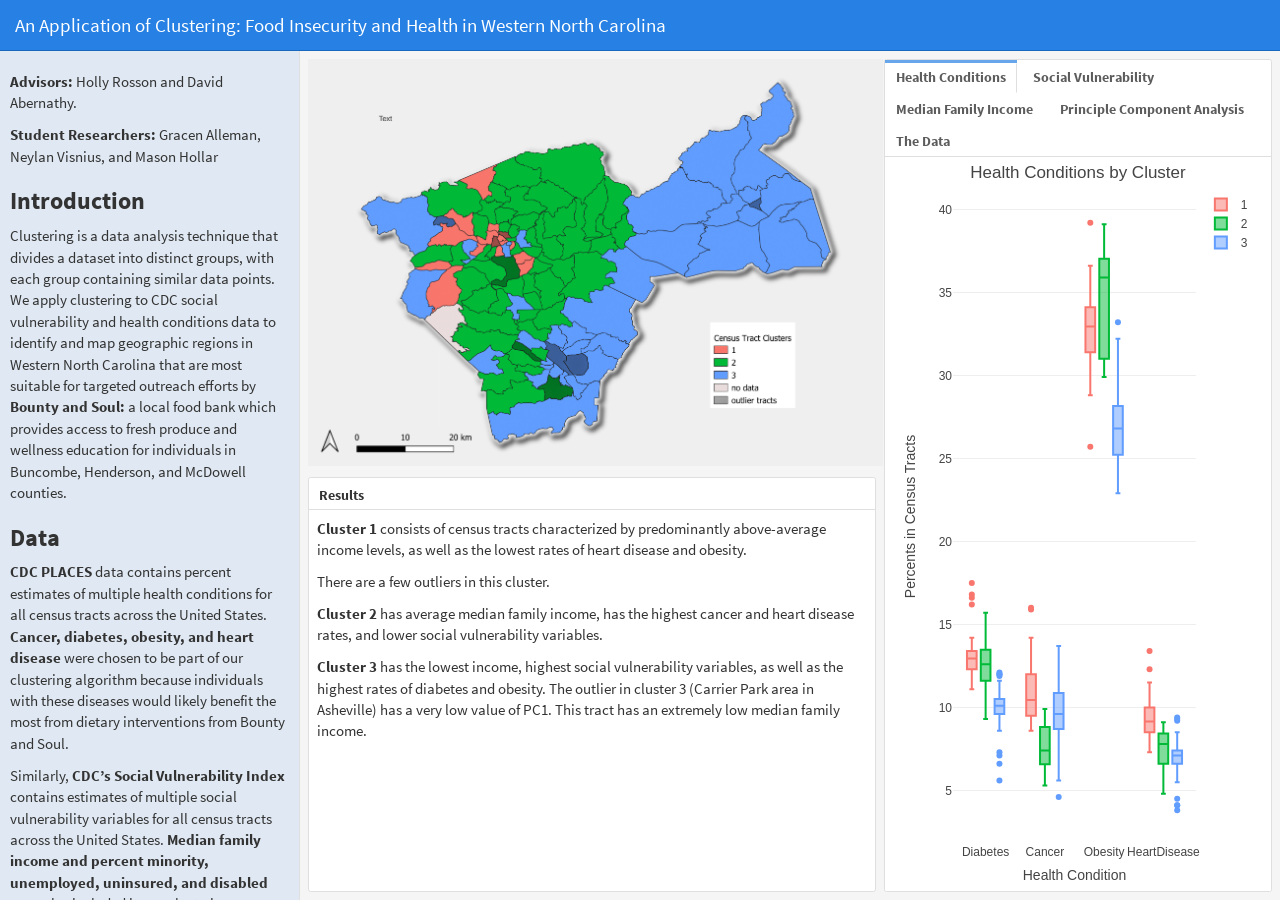
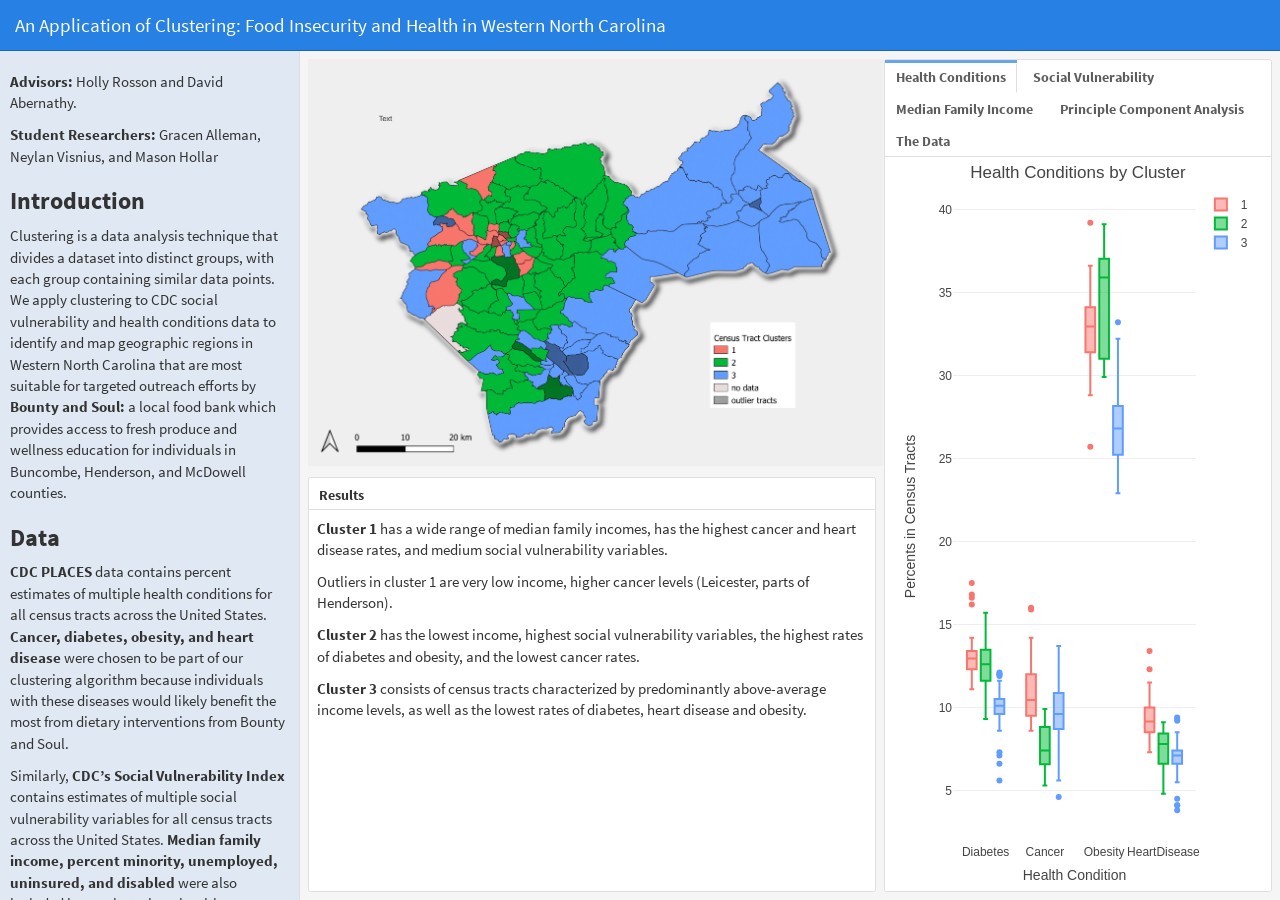
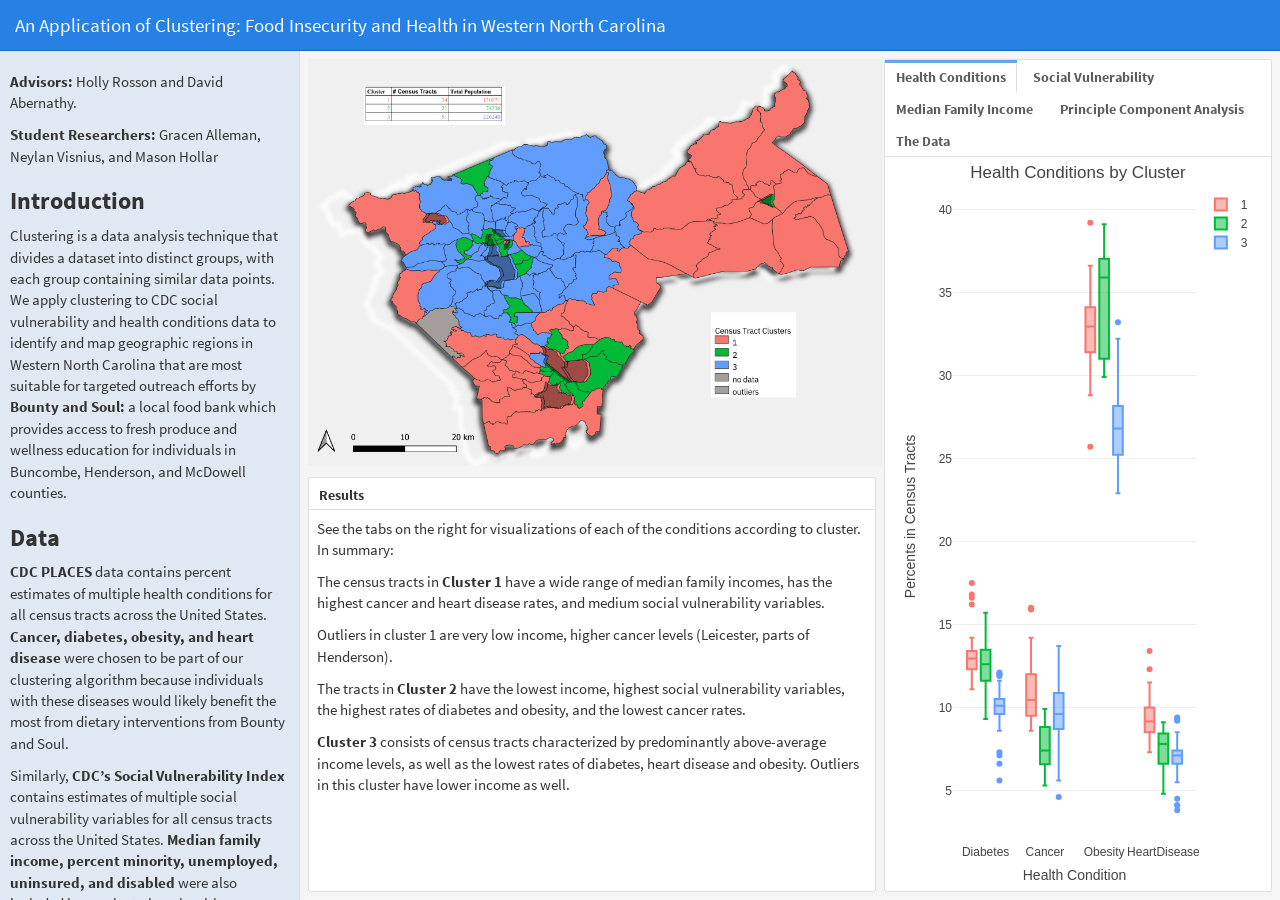
